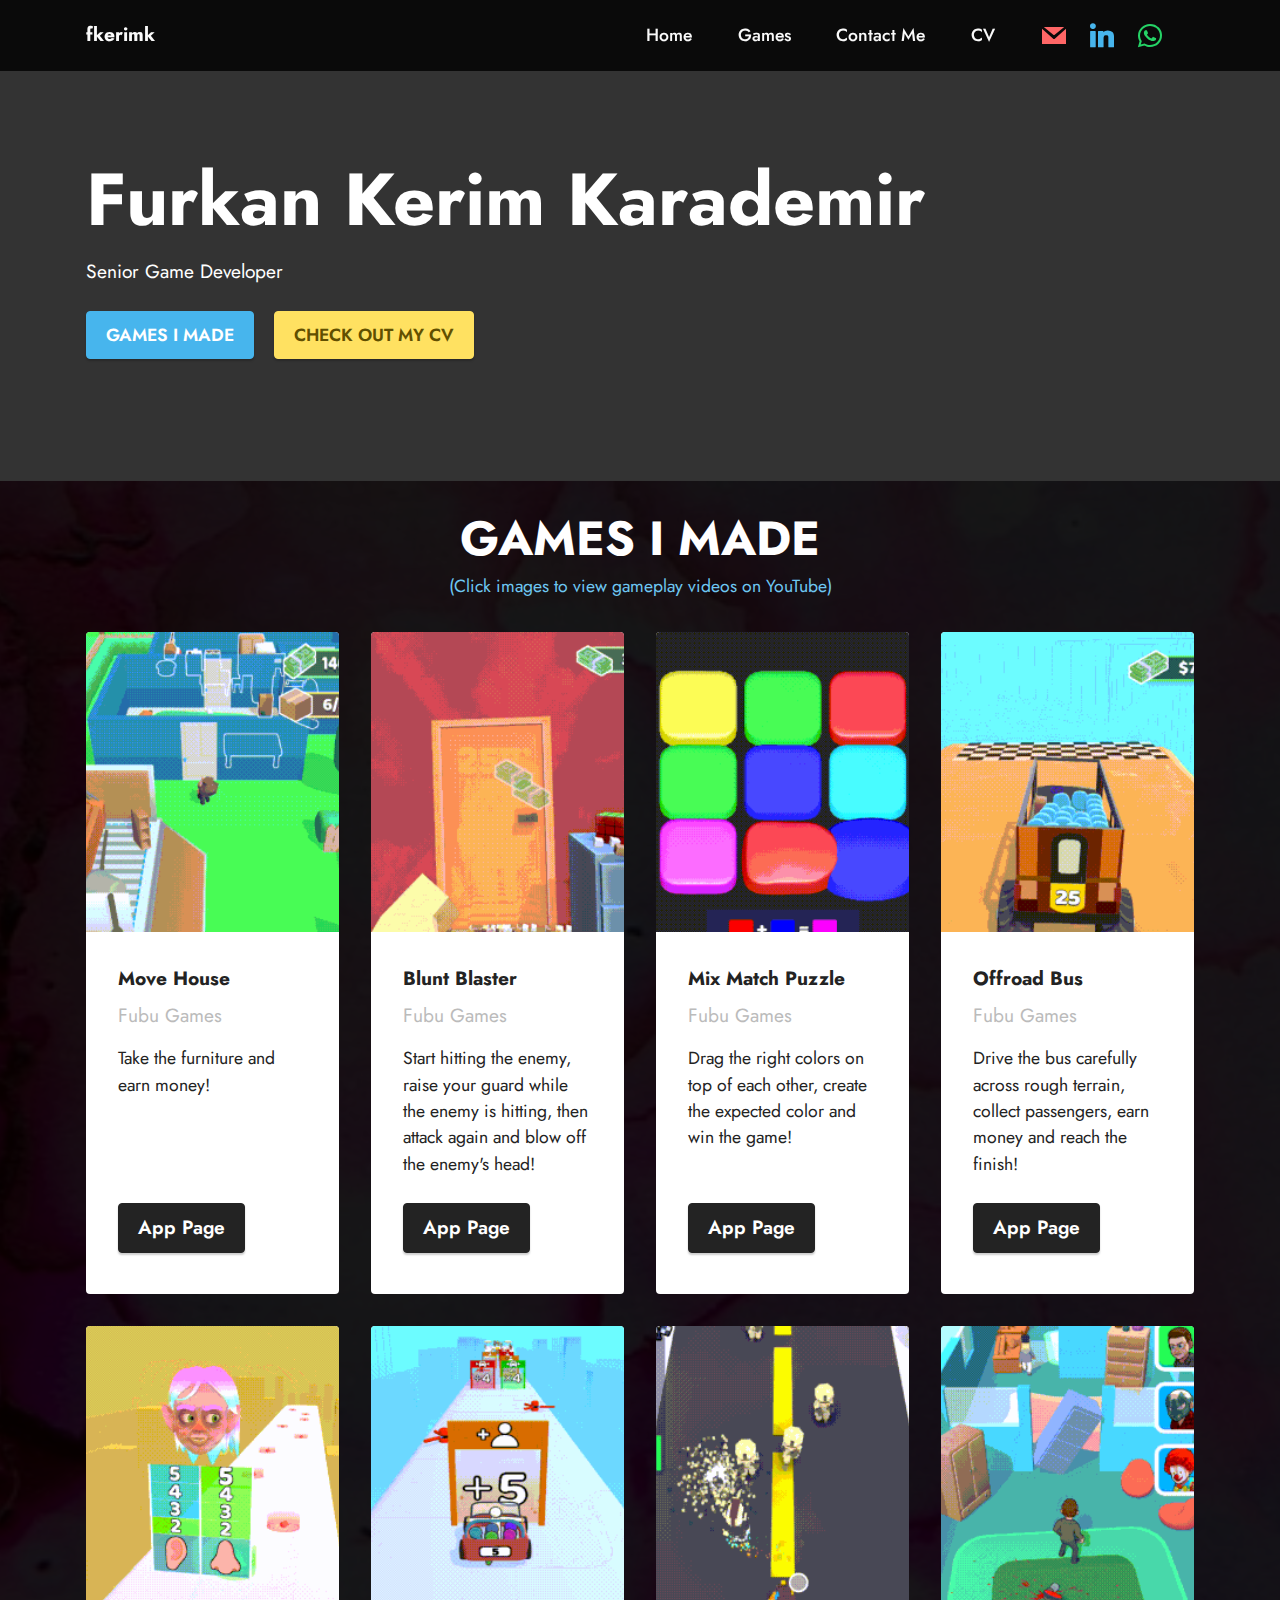
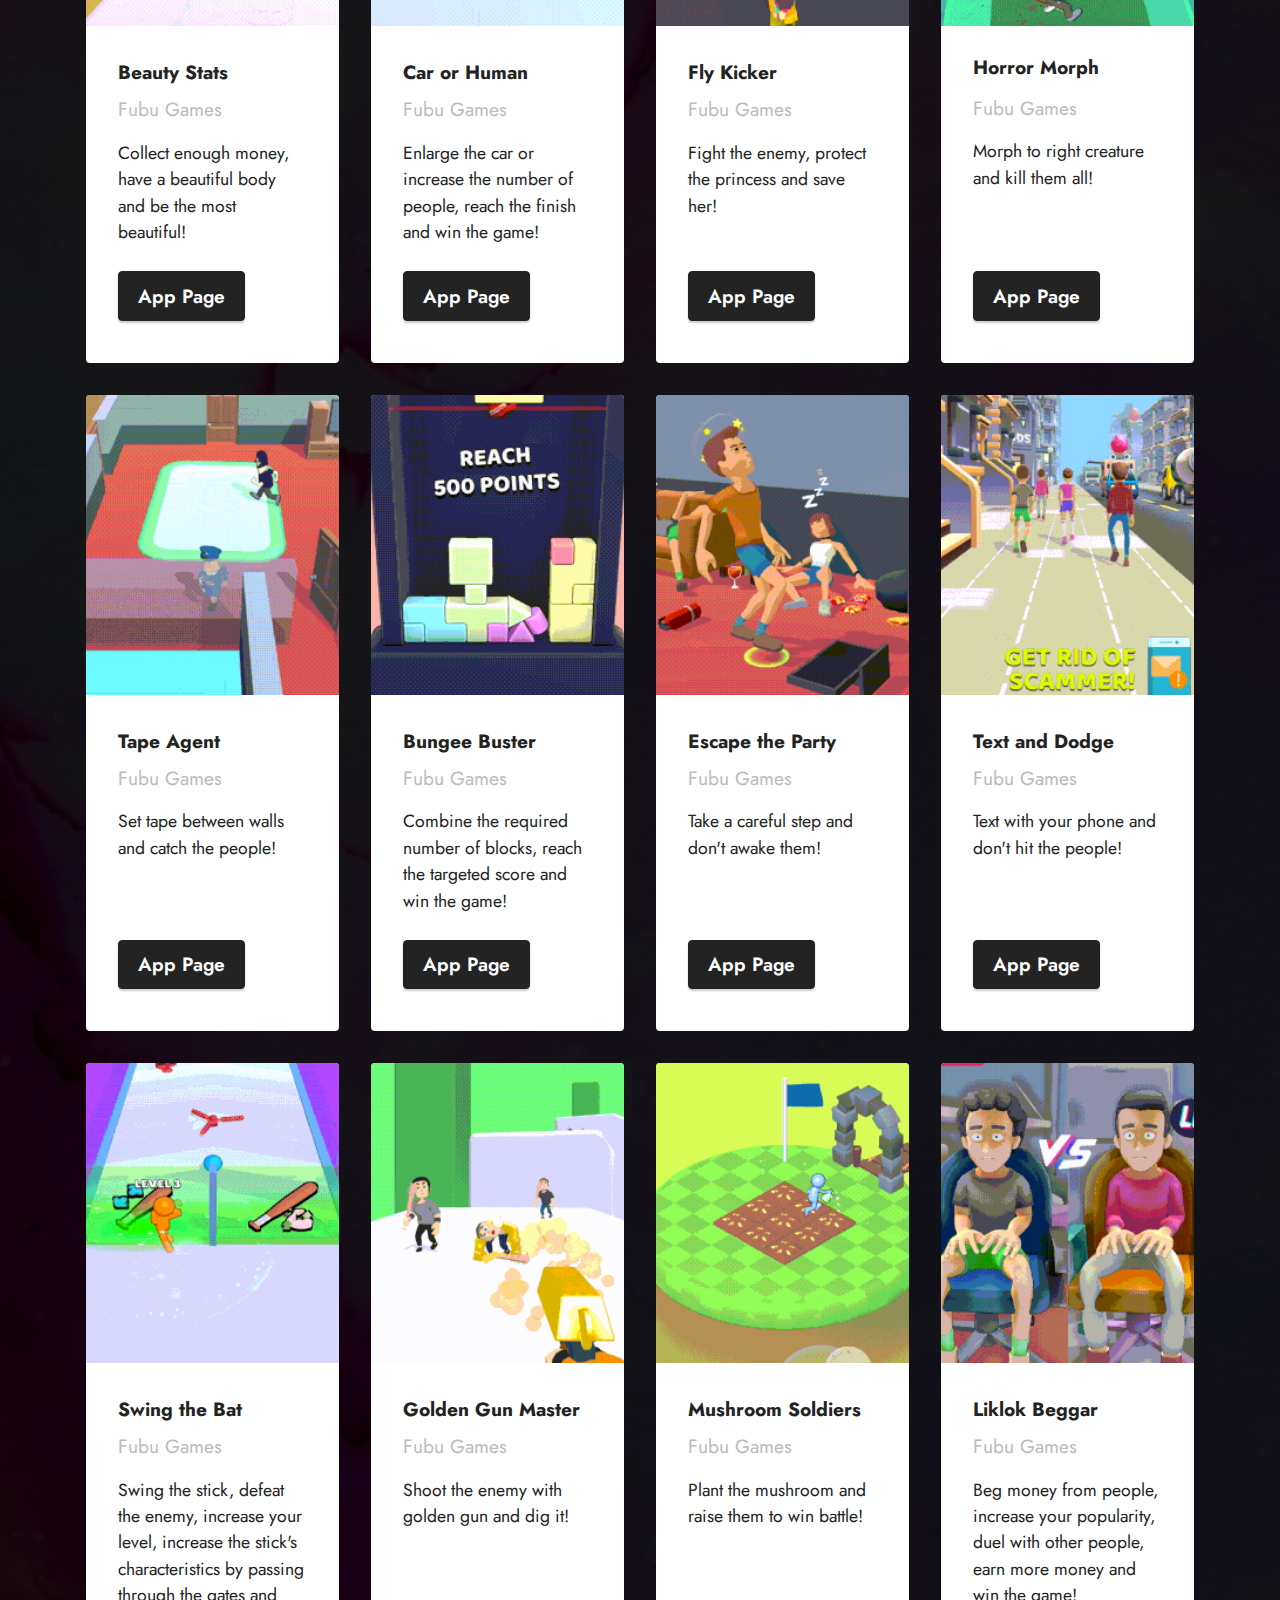
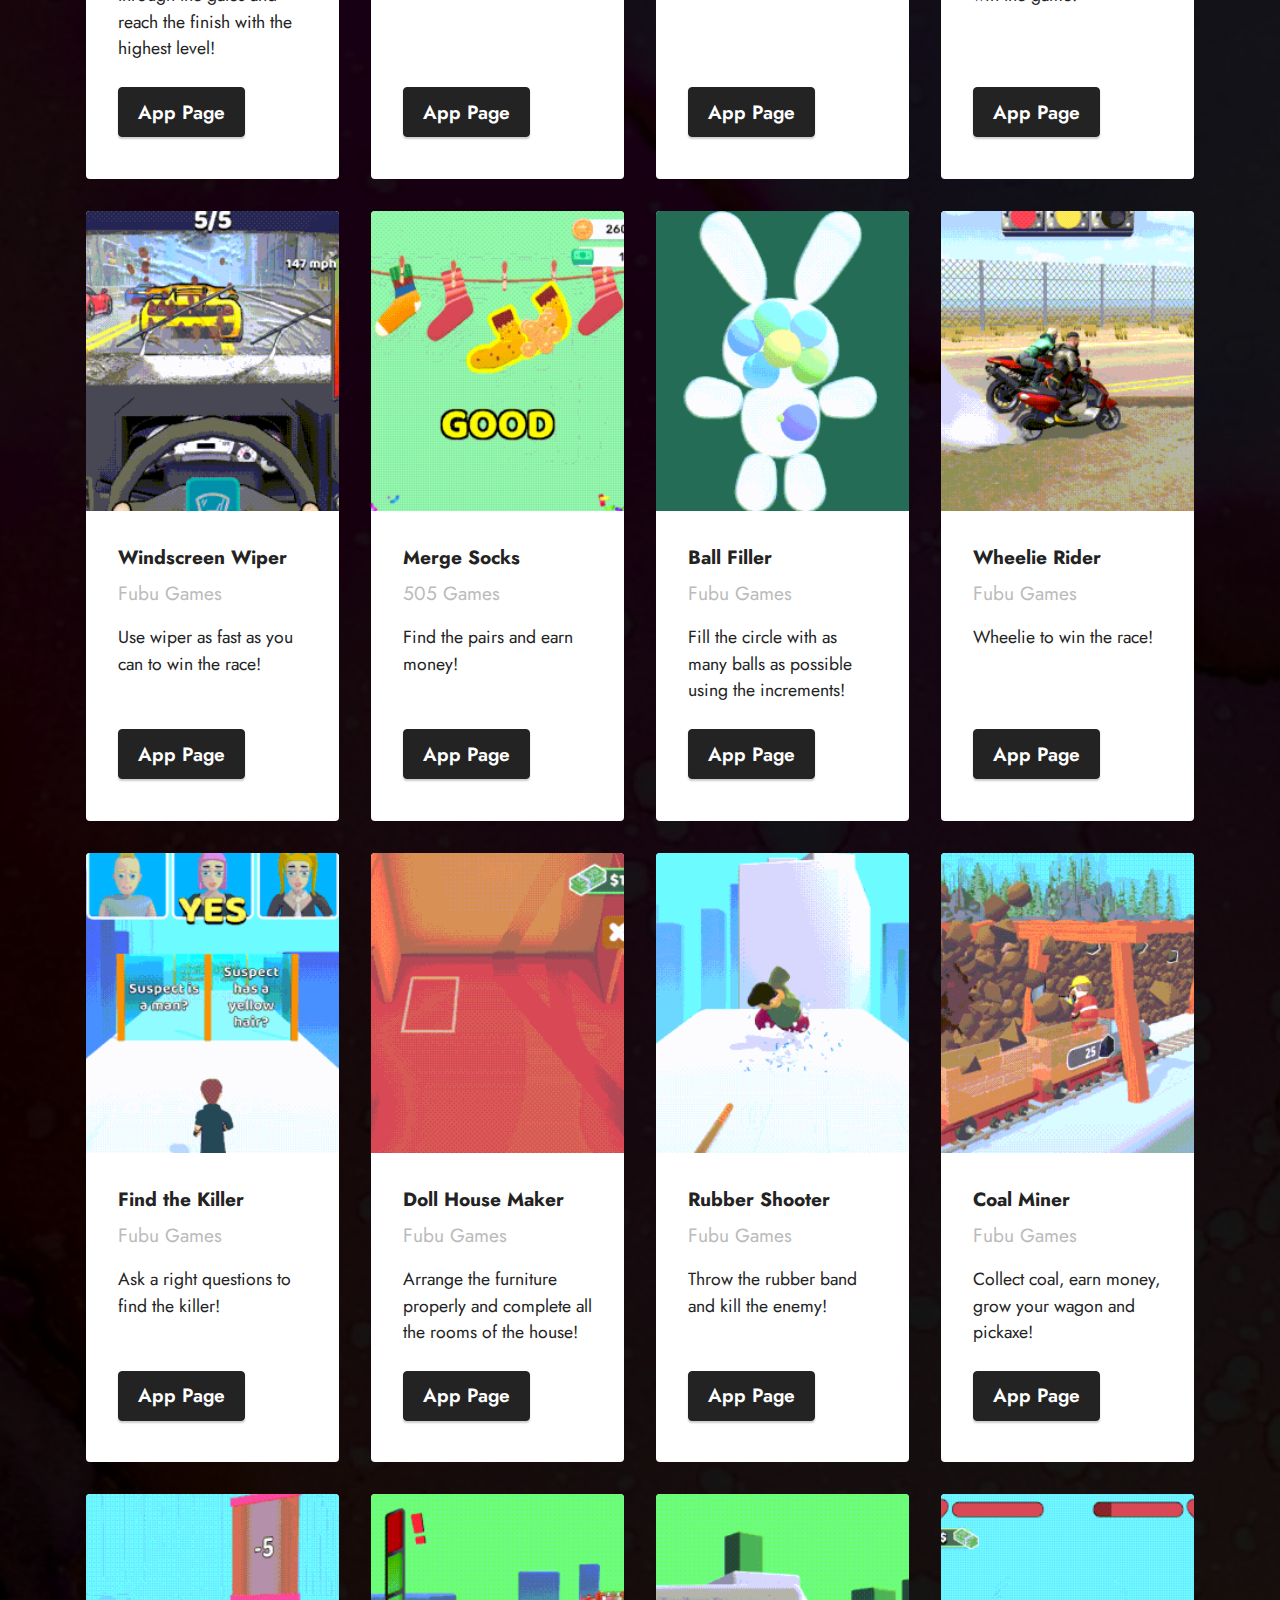
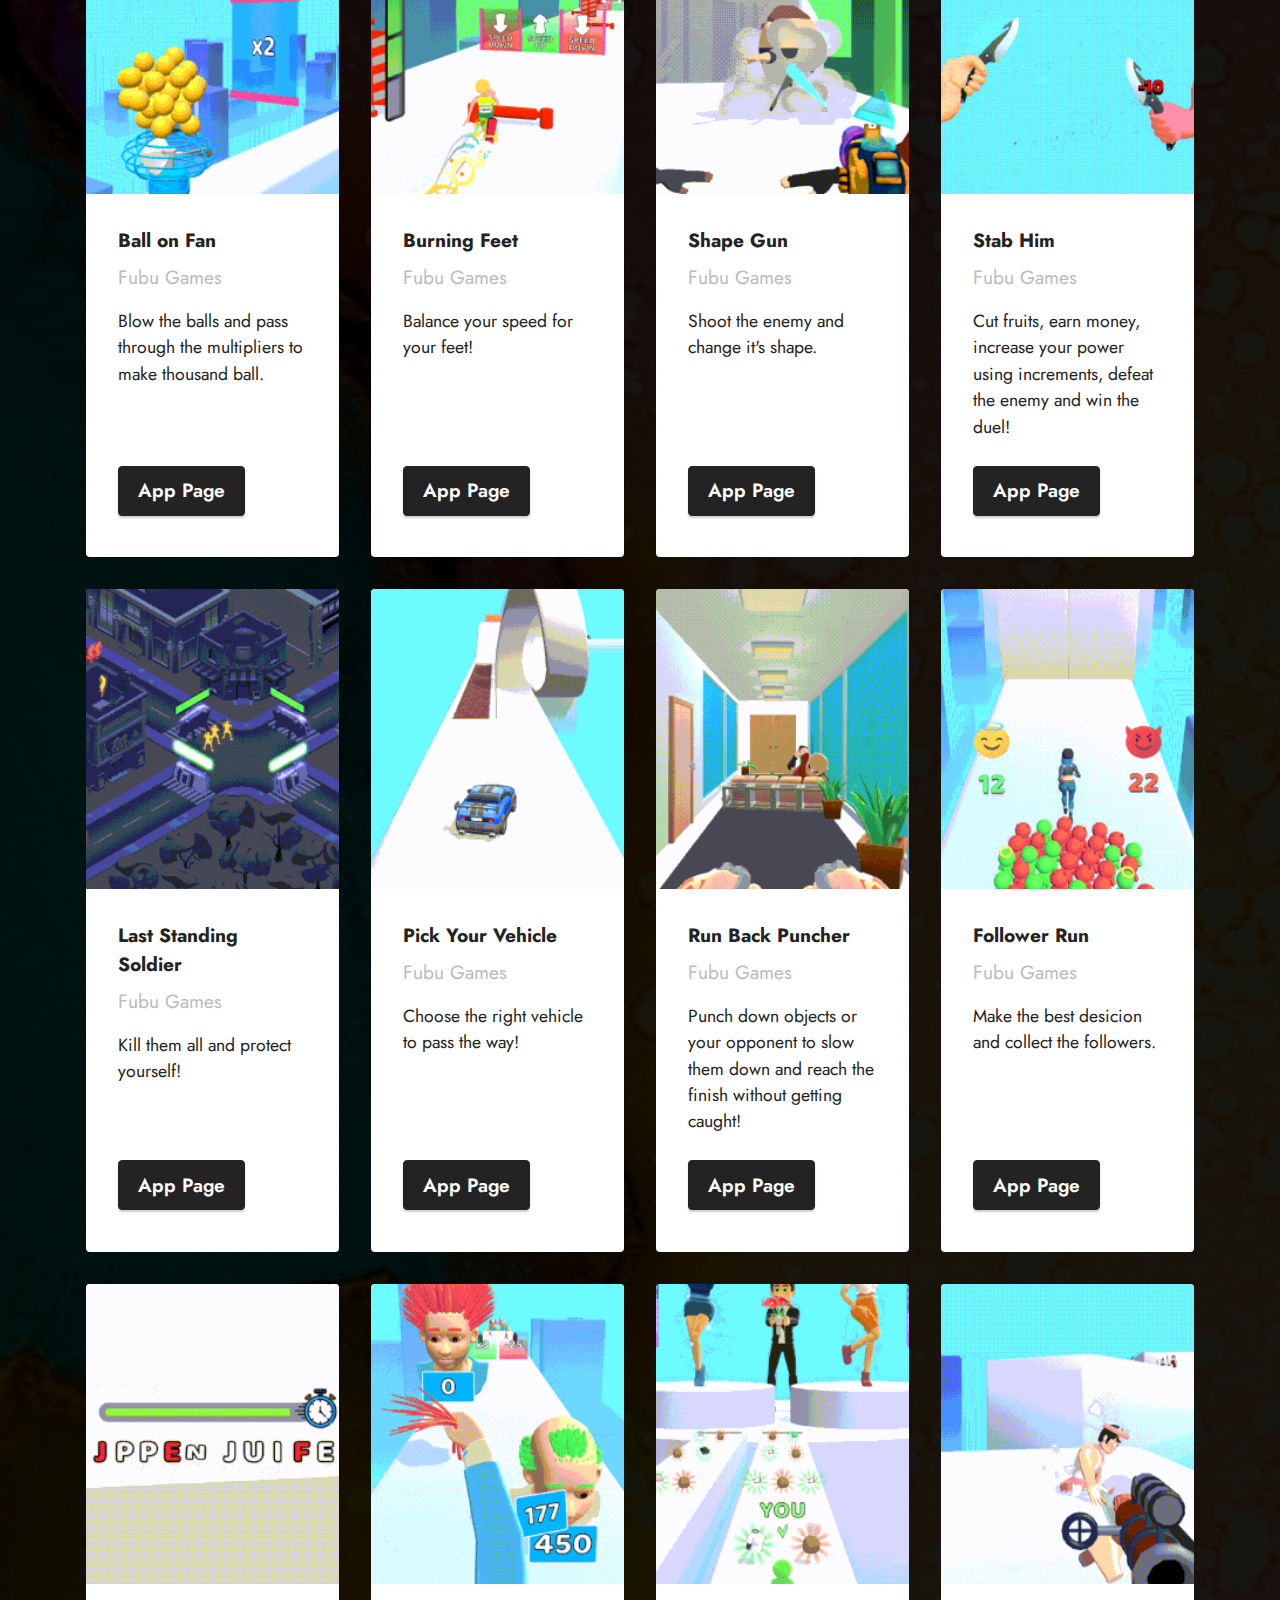
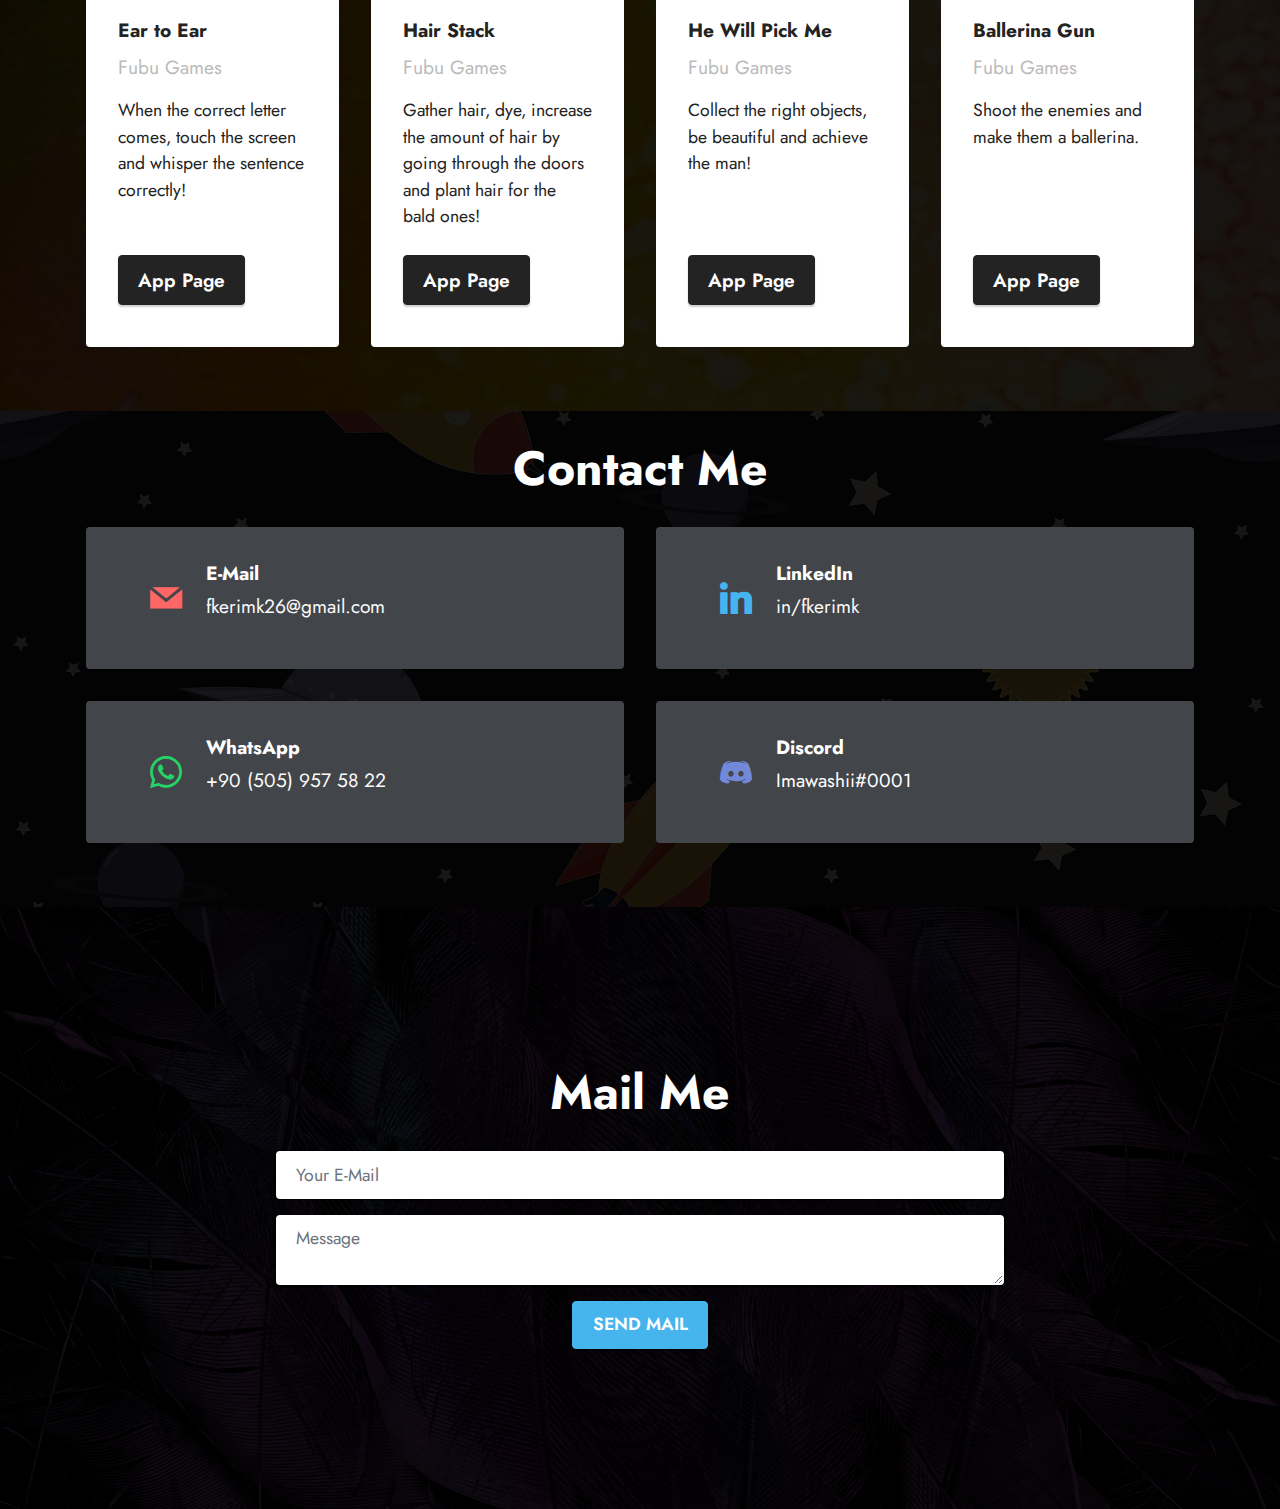
==== index.html @ 0a43be7f "Optimized gifs, improved theme and added app pages" ====
<!DOCTYPE html>
<html  >
<head>
  <!-- Site made with Mobirise Website Builder v5.8.4, https://mobirise.com -->
  <meta charset="UTF-8">
  <meta http-equiv="X-UA-Compatible" content="IE=edge">
  <meta name="generator" content="Mobirise v5.8.4, mobirise.com">
  <meta name="viewport" content="width=device-width, initial-scale=1, minimum-scale=1">
  <link rel="shortcut icon" href="assets/images/favicon.png" type="image/x-icon">
  <meta name="description" content="Senior Game Developer">
  
  
  <title>Furkan Kerim Karademir</title>
  <link rel="stylesheet" href="assets/bootstrap/css/bootstrap.min.css">
  <link rel="stylesheet" href="assets/bootstrap/css/bootstrap-grid.min.css">
  <link rel="stylesheet" href="assets/bootstrap/css/bootstrap-reboot.min.css">
  <link rel="stylesheet" href="assets/parallax/jarallax.css">
  <link rel="stylesheet" href="assets/dropdown/css/style.css">
  <link rel="stylesheet" href="assets/socicon/css/styles.css">
  <link rel="stylesheet" href="assets/theme/css/style.css">
  <link rel="preload" href="https://fonts.googleapis.com/css?family=Jost:100,200,300,400,500,600,700,800,900,100i,200i,300i,400i,500i,600i,700i,800i,900i&display=swap" as="style" onload="this.onload=null;this.rel='stylesheet'">
  <noscript><link rel="stylesheet" href="https://fonts.googleapis.com/css?family=Jost:100,200,300,400,500,600,700,800,900,100i,200i,300i,400i,500i,600i,700i,800i,900i&display=swap"></noscript>
  <link rel="preload" as="style" href="assets/mobirise/css/mbr-additional.css"><link rel="stylesheet" href="assets/mobirise/css/mbr-additional.css" type="text/css">

  
  
  
</head>
<body>
  
  <section data-bs-version="5.1" class="menu menu3 cid-tBf02tqUDt" once="menu" id="menu3-0">
    
    <nav class="navbar navbar-dropdown navbar-fixed-top navbar-expand-lg">
        <div class="container">
            <div class="navbar-brand">
                
                <span class="navbar-caption-wrap"><a class="navbar-caption text-white display-7" href="index.html">fkerimk<br></a></span>
            </div>
            <button class="navbar-toggler" type="button" data-toggle="collapse" data-bs-toggle="collapse" data-target="#navbarSupportedContent" data-bs-target="#navbarSupportedContent" aria-controls="navbarNavAltMarkup" aria-expanded="false" aria-label="Toggle navigation">
                <div class="hamburger">
                    <span></span>
                    <span></span>
                    <span></span>
                    <span></span>
                </div>
            </button>
            <div class="collapse navbar-collapse" id="navbarSupportedContent">
                <ul class="navbar-nav nav-dropdown nav-right" data-app-modern-menu="true"><li class="nav-item"><a class="nav-link link text-white display-4" href="index.html#top" target="_blank">Home</a></li>
                    <li class="nav-item"><a class="nav-link link text-white display-4" href="index.html#features4-7">Games<br></a></li><li class="nav-item"><a class="nav-link link text-white display-4" href="index.html#contacts2-9">Contact Me<br></a></li><li class="nav-item"><a class="nav-link link text-white display-4" href="https://drive.google.com/file/d/1NpLsalBmWOJrHbIITzXQRGhJVBHS30pY/view?usp=sharing" target="_blank">CV</a>
                    </li></ul>
                <div class="icons-menu">
                    <a class="iconfont-wrapper" href="mailto:fkerimk26@gmail.com">
                        <span class="p-2 mbr-iconfont socicon-mail socicon" style="color: rgb(255, 102, 102); fill: rgb(255, 102, 102);"></span>
                    </a>
                    <a class="iconfont-wrapper" href="https://www.linkedin.com/in/fkerimk/" target="_blank">
                        <span class="p-2 mbr-iconfont socicon-linkedin socicon" style="color: rgb(71, 181, 237); fill: rgb(71, 181, 237);"></span>
                    </a>
                    <a class="iconfont-wrapper" href="https://wa.me/905059575822">
                        <span class="p-2 mbr-iconfont socicon-whatsapp socicon" style="color: rgb(37, 211, 102); fill: rgb(37, 211, 102);"></span>
                    </a>
                    
                </div>
                
            </div>
        </div>
    </nav>
</section>

<section data-bs-version="5.1" class="header5 cid-tBhrhTYJGR" data-bg-video="https://www.youtube.com/watch?v=_1UvtWfQCWE" id="header5-b">

    

    <div class="mbr-fallback-image disabled"></div>
    <div class="mbr-overlay" style="opacity: 0.8; background-color: rgb(0, 0, 0);"></div>

    <div class="container">
        <div class="row justify-content-center">
            <div class="col-12 col-lg-12">
                <h1 class="mbr-section-title mbr-fonts-style mbr-white mb-3 display-1"><strong>Furkan Kerim Karademir</strong></h1>
                
                <p class="mbr-text mbr-fonts-style mbr-white display-7">
                    Senior Game Developer</p>
                <div class="mbr-section-btn mt-3"><a class="btn btn-info display-4" href="index.html#features4-7">GAMES I MADE</a>
                    <a class="btn btn-warning display-4" href="https://drive.google.com/file/d/1NpLsalBmWOJrHbIITzXQRGhJVBHS30pY/view?usp=sharing" target="_blank">CHECK OUT MY CV</a></div>
            </div>
        </div>
    </div>
</section>

<section data-bs-version="5.1" class="features4 cid-tBfVo2c2Dn" id="features4-7">
    
    <div class="mbr-overlay"></div>
    <div class="container">
        <div class="mbr-section-head">
            <h4 class="mbr-section-title mbr-fonts-style align-center mb-0 display-2">
                <strong>GAMES I MADE</strong></h4>
            <h5 class="mbr-section-subtitle mbr-fonts-style align-center mb-0 mt-2 display-4">(Click images to view gameplay videos on YouTube)</h5>
        </div>
        <div class="row mt-4">
            <div class="item features-image сol-12 col-md-6 col-lg-3 active">
                <div class="item-wrapper">
                    <div class="item-img">
                        <a href="https://www.youtube.com/watch?v=ftuifcOt3v4&list=PL3XUzqkrP-_7cyK9M7nmEh3GJsJeBUpvw&index=17" target="_blank"><img src="assets/images/17-fubu-housemover-optimized.gif" alt="House Mover" title="" data-slide-to="0" data-bs-slide-to="0"></a>
                    </div>
                    <div class="item-content">
                        <h5 class="item-title mbr-fonts-style display-7"><strong>Move House</strong></h5>
                        <h6 class="item-subtitle mbr-fonts-style mt-1 display-7">Fubu Games</h6>
                        <p class="mbr-text mbr-fonts-style mt-3 display-4">Take the furniture and earn money!</p>
                    </div>
                    <div class="mbr-section-btn item-footer mt-2"><a href="https://appmagic.rocks/ipad/move-house/1601820561/info" class="btn item-btn btn-black display-7" target="_blank">App Page</a></div>
                </div>
            </div><div class="item features-image сol-12 col-md-6 col-lg-3">
                <div class="item-wrapper">
                    <div class="item-img">
                        <a href="https://www.youtube.com/watch?v=8Kt7ajRvCOg&list=PL3XUzqkrP-_7cyK9M7nmEh3GJsJeBUpvw&index=33" target="_blank"><img src="assets/images/33-fubu-bluntblaster-optimized.gif" alt="Head Exploder" title="" data-slide-to="1" data-bs-slide-to="1"></a>
                    </div>
                    <div class="item-content">
                        <h5 class="item-title mbr-fonts-style display-7"><strong>Blunt Blaster</strong></h5>
                        <h6 class="item-subtitle mbr-fonts-style mt-1 display-7">Fubu Games</h6>
                        <p class="mbr-text mbr-fonts-style mt-3 display-4">Start hitting the enemy, raise your guard while the enemy is hitting, then attack again and blow off the enemy's head!<br></p>
                    </div>
                    <div class="mbr-section-btn item-footer mt-2"><a href="https://appmagic.rocks/ipad/blunt-blaster/1631821139/info" class="btn item-btn btn-black display-7" target="_blank">App Page</a></div>
                </div>
            </div><div class="item features-image сol-12 col-md-6 col-lg-3">
                <div class="item-wrapper">
                    <div class="item-img">
                        <a href="https://www.youtube.com/watch?v=Pg3iwHtunqI&list=PL3XUzqkrP-_7cyK9M7nmEh3GJsJeBUpvw&index=37" target="_blank"><img src="assets/images/37-fubu-colormixpuzzle-optimized.gif" alt="Color Mix Puzzle" title="" data-slide-to="2" data-bs-slide-to="2"></a>
                    </div>
                    <div class="item-content">
                        <h5 class="item-title mbr-fonts-style display-7"><strong>Mix Match Puzzle</strong></h5>
                        <h6 class="item-subtitle mbr-fonts-style mt-1 display-7">Fubu Games</h6>
                        <p class="mbr-text mbr-fonts-style mt-3 display-4">Drag the right colors on top of each other, create the expected color and win the game!<br></p>
                    </div>
                    <div class="mbr-section-btn item-footer mt-2"><a href="https://appmagic.rocks/ipad/mix-match-puzzle/1637700169/info" class="btn item-btn btn-black display-7" target="_blank">App Page</a></div>
                </div>
            </div><div class="item features-image сol-12 col-md-6 col-lg-3">
                <div class="item-wrapper">
                    <div class="item-img">
                        <a href="https://www.youtube.com/watch?v=yqW6xRzW0ms&list=PL3XUzqkrP-_7cyK9M7nmEh3GJsJeBUpvw&index=21" target="_blank"><img src="assets/images/21-fubu-offroadbus-optimized.gif" alt="Offroad Bus" title="" data-slide-to="3" data-bs-slide-to="3"></a>
                    </div>
                    <div class="item-content">
                        <h5 class="item-title mbr-fonts-style display-7"><strong>Offroad Bus</strong></h5>
                        <h6 class="item-subtitle mbr-fonts-style mt-1 display-7">Fubu Games</h6>
                        <p class="mbr-text mbr-fonts-style mt-3 display-4">Drive the bus carefully across rough terrain, collect passengers, earn money and reach the finish!</p>
                    </div>
                    <div class="mbr-section-btn item-footer mt-2"><a href="https://appmagic.rocks/ipad/offroad-bus/1606928541/info" class="btn item-btn btn-black display-7" target="_blank">App Page</a></div>
                </div>
            </div><div class="item features-image сol-12 col-md-6 col-lg-3">
                <div class="item-wrapper">
                    <div class="item-img">
                        <a href="https://www.youtube.com/watch?v=k59l0EUGDds&list=PL3XUzqkrP-_7cyK9M7nmEh3GJsJeBUpvw&index=26" target="_blank"><img src="assets/images/26-fubu-beautystats-optimized.gif" alt="Beauty Stats" title="" data-slide-to="4" data-bs-slide-to="4"></a>
                    </div>
                    <div class="item-content">
                        <h5 class="item-title mbr-fonts-style display-7"><strong>Beauty Stats</strong></h5>
                        <h6 class="item-subtitle mbr-fonts-style mt-1 display-7">Fubu Games</h6>
                        <p class="mbr-text mbr-fonts-style mt-3 display-4">Collect enough money, have a beautiful body and be the most beautiful!</p>
                    </div>
                    <div class="mbr-section-btn item-footer mt-2"><a href="https://appmagic.rocks/iphone/beauty-stats/1613158989/info" class="btn item-btn btn-black display-7" target="_blank">App Page</a></div>
                </div>
            </div><div class="item features-image сol-12 col-md-6 col-lg-3">
                <div class="item-wrapper">
                    <div class="item-img">
                        <a href="https://www.youtube.com/watch?v=fqwj0Ky7nU8&list=PL3XUzqkrP-_7cyK9M7nmEh3GJsJeBUpvw&index=38" target="_blank"><img src="assets/images/38-fubu-carorhuman-optimized.gif" alt="Car or Human" title="" data-slide-to="5" data-bs-slide-to="5"></a>
                    </div>
                    <div class="item-content">
                        <h5 class="item-title mbr-fonts-style display-7"><strong>Car or Human</strong></h5>
                        <h6 class="item-subtitle mbr-fonts-style mt-1 display-7">Fubu Games</h6>
                        <p class="mbr-text mbr-fonts-style mt-3 display-4">Enlarge the car or increase the number of people, reach the finish and win the game!&nbsp;<br></p>
                    </div>
                    <div class="mbr-section-btn item-footer mt-2"><a href="https://appmagic.rocks/ipad/car-or-human/1638755667/info" class="btn item-btn btn-black display-7" target="_blank">App Page</a></div>
                </div>
            </div><div class="item features-image сol-12 col-md-6 col-lg-3">
                <div class="item-wrapper">
                    <div class="item-img">
                        <a href="https://www.youtube.com/watch?v=GNYGDXQLsZw&list=PL3XUzqkrP-_7cyK9M7nmEh3GJsJeBUpvw&index=22" target="_blank"><img src="assets/images/22-fubu-flykicker-optimized.gif" alt="Fly Kicker" title="" data-slide-to="6" data-bs-slide-to="6"></a>
                    </div>
                    <div class="item-content">
                        <h5 class="item-title mbr-fonts-style display-7"><strong>Fly Kicker</strong></h5>
                        <h6 class="item-subtitle mbr-fonts-style mt-1 display-7">Fubu Games</h6>
                        <p class="mbr-text mbr-fonts-style mt-3 display-4">Fight the enemy, protect the princess and save her!</p>
                    </div>
                    <div class="mbr-section-btn item-footer mt-2"><a href="https://appmagic.rocks/ipad/fly-kicker/1609426388/info" class="btn item-btn btn-black display-7" target="_blank">App Page</a></div>
                </div>
            </div><div class="item features-image сol-12 col-md-6 col-lg-3">
                <div class="item-wrapper">
                    <div class="item-img">
                        <a href="https://www.youtube.com/watch?v=Qc4QRHemtFM&list=PL3XUzqkrP-_7cyK9M7nmEh3GJsJeBUpvw&index=8" target="_blank"><img src="assets/images/8-fubu-horrormorph-optimized.gif" alt="Horror Morph" title="" data-slide-to="7" data-bs-slide-to="7"></a>
                    </div>
                    <div class="item-content">
                        <h5 class="item-title mbr-fonts-style display-7"><p><strong>Horror Morph</strong></p></h5>
                        <h6 class="item-subtitle mbr-fonts-style mt-1 display-7">Fubu Games</h6>
                        <p class="mbr-text mbr-fonts-style mt-3 display-4">Morph to right creature and kill them all!</p>
                    </div>
                    <div class="mbr-section-btn item-footer mt-2"><a href="https://appmagic.rocks/iphone/horror-morph/1585983209/info" class="btn item-btn btn-black display-7" target="_blank">App Page</a></div>
                </div>
            </div><div class="item features-image сol-12 col-md-6 col-lg-3">
                <div class="item-wrapper">
                    <div class="item-img">
                        <a href="https://www.youtube.com/watch?v=VFLxQp1h0b0&list=PL3XUzqkrP-_7cyK9M7nmEh3GJsJeBUpvw&index=4" target="_blank"><img src="assets/images/4-fubu-tapeagent-optimized.gif" alt="Tape Agent" title="" data-slide-to="8" data-bs-slide-to="8"></a>
                    </div>
                    <div class="item-content">
                        <h5 class="item-title mbr-fonts-style display-7"><strong>Tape Agent</strong></h5>
                        <h6 class="item-subtitle mbr-fonts-style mt-1 display-7">Fubu Games</h6>
                        <p class="mbr-text mbr-fonts-style mt-3 display-4">Set tape between walls and catch the people!</p>
                    </div>
                    <div class="mbr-section-btn item-footer mt-2"><a href="https://appmagic.rocks/iphone/tape-agent/1581777103/info" class="btn item-btn btn-black display-7" target="_blank">App Page<br></a></div>
                </div>
            </div><div class="item features-image сol-12 col-md-6 col-lg-3">
                <div class="item-wrapper">
                    <div class="item-img">
                        <a href="https://www.youtube.com/watch?v=eAD-Re8vnU0&list=PL3XUzqkrP-_7cyK9M7nmEh3GJsJeBUpvw&index=35" target="_blank"><img src="assets/images/35-fubu-bungeebuster-optimized.gif" alt="Bungee Buster" title="" data-slide-to="9" data-bs-slide-to="9"></a>
                    </div>
                    <div class="item-content">
                        <h5 class="item-title mbr-fonts-style display-7"><strong>Bungee Buster</strong></h5>
                        <h6 class="item-subtitle mbr-fonts-style mt-1 display-7">Fubu Games</h6>
                        <p class="mbr-text mbr-fonts-style mt-3 display-4">Combine the required number of blocks, reach the targeted score and win the game!<br></p>
                    </div>
                    <div class="mbr-section-btn item-footer mt-2"><a href="https://appmagic.rocks/iphone/bungee-buster/1636191392/info" class="btn item-btn btn-black display-7" target="_blank">App Page</a></div>
                </div>
            </div><div class="item features-image сol-12 col-md-6 col-lg-3">
                <div class="item-wrapper">
                    <div class="item-img">
                        <a href="https://www.youtube.com/watch?v=rjFQH9fBy58&list=PL3XUzqkrP-_7cyK9M7nmEh3GJsJeBUpvw&index=13" target="_blank"><img src="assets/images/13-fubu-bequiet-optimized.gif" alt="Be Quiet" title="" data-slide-to="10" data-bs-slide-to="10"></a>
                    </div>
                    <div class="item-content">
                        <h5 class="item-title mbr-fonts-style display-7"><strong>Escape the Party</strong></h5>
                        <h6 class="item-subtitle mbr-fonts-style mt-1 display-7">Fubu Games</h6>
                        <p class="mbr-text mbr-fonts-style mt-3 display-4">Take a careful step and don't awake them!&nbsp;<br></p>
                    </div>
                    <div class="mbr-section-btn item-footer mt-2"><a href="https://appmagic.rocks/ipad/escape-the-party/1591513647/info" class="btn item-btn btn-black display-7" target="_blank">App Page</a></div>
                </div>
            </div><div class="item features-image сol-12 col-md-6 col-lg-3">
                <div class="item-wrapper">
                    <div class="item-img">
                        <a href="https://www.youtube.com/watch?v=wSwFmxSobqw&list=PL3XUzqkrP-_7cyK9M7nmEh3GJsJeBUpvw&index=18" target="_blank"><img src="assets/images/18-fubu-textandwalk-optimized.gif" alt="Text and Walk" title="" data-slide-to="11" data-bs-slide-to="11"></a>
                    </div>
                    <div class="item-content">
                        <h5 class="item-title mbr-fonts-style display-7"><strong>Text and Dodge</strong></h5>
                        <h6 class="item-subtitle mbr-fonts-style mt-1 display-7">Fubu Games</h6>
                        <p class="mbr-text mbr-fonts-style mt-3 display-4">Text with your phone and don't hit the people!</p>
                    </div>
                    <div class="mbr-section-btn item-footer mt-2"><a href="https://appmagic.rocks/iphone/text-and-dodge/1602680674/info" class="btn item-btn btn-black display-7" target="_blank">App Page</a></div>
                </div>
            </div><div class="item features-image сol-12 col-md-6 col-lg-3">
                <div class="item-wrapper">
                    <div class="item-img">
                        <a href="https://www.youtube.com/watch?v=EfiQmPQ7sFM&list=PL3XUzqkrP-_7cyK9M7nmEh3GJsJeBUpvw&index=42" target="_blank"><img src="assets/images/42-fubu-swingthebat-optimized.gif" alt="Swing the Bat" title="" data-slide-to="12" data-bs-slide-to="12"></a>
                    </div>
                    <div class="item-content">
                        <h5 class="item-title mbr-fonts-style display-7"><strong>Swing the Bat</strong></h5>
                        <h6 class="item-subtitle mbr-fonts-style mt-1 display-7">Fubu Games</h6>
                        <p class="mbr-text mbr-fonts-style mt-3 display-4">Swing the stick, defeat the enemy, increase your level, increase the stick's characteristics by passing through the gates and reach the finish with the highest level!&nbsp;<br></p>
                    </div>
                    <div class="mbr-section-btn item-footer mt-2"><a href="https://appmagic.rocks/ipad/swing-the-bat/6444107467/info" class="btn item-btn btn-black display-7" target="_blank">App Page</a></div>
                </div>
            </div><div class="item features-image сol-12 col-md-6 col-lg-3">
                <div class="item-wrapper">
                    <div class="item-img">
                        <a href="https://www.youtube.com/watch?v=ydLgDOyQuCQ&list=PL3XUzqkrP-_7cyK9M7nmEh3GJsJeBUpvw&index=14" target="_blank"><img src="assets/images/14-fubu-goldengun-optimized.gif" alt="Golden Gun" title="" data-slide-to="13" data-bs-slide-to="13"></a>
                    </div>
                    <div class="item-content">
                        <h5 class="item-title mbr-fonts-style display-7"><strong>Golden Gun Master</strong></h5>
                        <h6 class="item-subtitle mbr-fonts-style mt-1 display-7">Fubu Games</h6>
                        <p class="mbr-text mbr-fonts-style mt-3 display-4">Shoot the enemy with golden gun and dig it!<br></p>
                    </div>
                    <div class="mbr-section-btn item-footer mt-2"><a href="https://appmagic.rocks/ipad/golden-gun-master/1592909408/info" class="btn item-btn btn-black display-7" target="_blank">App Page</a></div>
                </div>
            </div><div class="item features-image сol-12 col-md-6 col-lg-3">
                <div class="item-wrapper">
                    <div class="item-img">
                        <a href="https://www.youtube.com/watch?v=L-ybxPWLGwU&list=PL3XUzqkrP-_7cyK9M7nmEh3GJsJeBUpvw&index=5" target="_blank"><img src="assets/images/5-fubu-mushroomsoldiers-optimized.gif" alt="Mushroom Soldiers" title="" data-slide-to="14" data-bs-slide-to="14"></a>
                    </div>
                    <div class="item-content">
                        <h5 class="item-title mbr-fonts-style display-7"><strong>Mushroom Soldiers</strong></h5>
                        <h6 class="item-subtitle mbr-fonts-style mt-1 display-7">Fubu Games</h6>
                        <p class="mbr-text mbr-fonts-style mt-3 display-4">Plant the mushroom and raise them to win battle!</p>
                    </div>
                    <div class="mbr-section-btn item-footer mt-2"><a href="https://appmagic.rocks/ipad/mushroom-soldiers/1584119828/info" class="btn item-btn btn-black display-7" target="_blank">App Page</a></div>
                </div>
            </div><div class="item features-image сol-12 col-md-6 col-lg-3">
                <div class="item-wrapper">
                    <div class="item-img">
                        <a href="https://www.youtube.com/watch?v=Vyy0ZvYbpZ4&list=PL3XUzqkrP-_7cyK9M7nmEh3GJsJeBUpvw&index=39" target="_blank"><img src="assets/images/39-fubu-liklokbeggar-optimized.gif" alt="Liklok Beggar" title="" data-slide-to="15" data-bs-slide-to="15"></a>
                    </div>
                    <div class="item-content">
                        <h5 class="item-title mbr-fonts-style display-7"><strong>Liklok Beggar</strong></h5>
                        <h6 class="item-subtitle mbr-fonts-style mt-1 display-7">Fubu Games</h6>
                        <p class="mbr-text mbr-fonts-style mt-3 display-4">Beg money from people, increase your popularity, duel with other people, earn more money and win the game!&nbsp;<br></p>
                    </div>
                    <div class="mbr-section-btn item-footer mt-2"><a href="https://appmagic.rocks/ipad/liklok-beggar/1640289262/info" class="btn item-btn btn-black display-7" target="_blank">App Page</a></div>
                </div>
            </div><div class="item features-image сol-12 col-md-6 col-lg-3">
                <div class="item-wrapper">
                    <div class="item-img">
                        <a href="https://www.youtube.com/watch?v=JL6XjRMa5wc&list=PL3XUzqkrP-_7cyK9M7nmEh3GJsJeBUpvw&index=9" target="_blank"><img src="assets/images/9-fubu-windscreenwiper-optimized.gif" alt="Windscreen Wiper" title="" data-slide-to="16" data-bs-slide-to="16"></a>
                    </div>
                    <div class="item-content">
                        <h5 class="item-title mbr-fonts-style display-7"><strong>Windscreen Wiper</strong></h5>
                        <h6 class="item-subtitle mbr-fonts-style mt-1 display-7">Fubu Games</h6>
                        <p class="mbr-text mbr-fonts-style mt-3 display-4">Use wiper as fast as you can to win the race!&nbsp;<br></p>
                    </div>
                    <div class="mbr-section-btn item-footer mt-2"><a href="https://appmagic.rocks/ipad/windscreen-wiper/1587115369/info" class="btn item-btn btn-black display-7" target="_blank">App Page</a></div>
                </div>
            </div><div class="item features-image сol-12 col-md-6 col-lg-3">
                <div class="item-wrapper">
                    <div class="item-img">
                        <a href="https://www.youtube.com/watch?v=Owu-p4gkoaU&list=PL3XUzqkrP-_7cyK9M7nmEh3GJsJeBUpvw&index=34" target="_blank"><img src="assets/images/34-505-mergesocks-optimized.gif" alt="Odd Socks" title="" data-slide-to="17" data-bs-slide-to="17"></a>
                    </div>
                    <div class="item-content">
                        <h5 class="item-title mbr-fonts-style display-7"><strong>Merge Socks</strong></h5>
                        <h6 class="item-subtitle mbr-fonts-style mt-1 display-7">505 Games</h6>
                        <p class="mbr-text mbr-fonts-style mt-3 display-4">Find the pairs and earn money!<br></p>
                    </div>
                    <div class="mbr-section-btn item-footer mt-2"><a href="https://appmagic.rocks/google-play/merge-socks/com.fiveohfivegames.mergesocks/info" class="btn item-btn btn-black display-7" target="_blank">App Page</a></div>
                </div>
            </div><div class="item features-image сol-12 col-md-6 col-lg-3">
                <div class="item-wrapper">
                    <div class="item-img">
                        <a href="https://www.youtube.com/watch?v=n8gxVOoJMBk&list=PL3XUzqkrP-_7cyK9M7nmEh3GJsJeBUpvw&index=30" target="_blank"><img src="assets/images/30-fubu-ballfiller-optimized.gif" alt="Ball Filler" title="" data-slide-to="18" data-bs-slide-to="18"></a>
                    </div>
                    <div class="item-content">
                        <h5 class="item-title mbr-fonts-style display-7"><strong>Ball Filler</strong></h5>
                        <h6 class="item-subtitle mbr-fonts-style mt-1 display-7">Fubu Games</h6>
                        <p class="mbr-text mbr-fonts-style mt-3 display-4">Fill the circle with as many balls as possible using the increments!&nbsp;<br></p>
                    </div>
                    <div class="mbr-section-btn item-footer mt-2"><a href="https://appmagic.rocks/ipad/ball-filler/1619392906/info" class="btn item-btn btn-black display-7" target="_blank">App Page</a></div>
                </div>
            </div><div class="item features-image сol-12 col-md-6 col-lg-3">
                <div class="item-wrapper">
                    <div class="item-img">
                        <a href="https://www.youtube.com/watch?v=nthR5b_Gfls&list=PL3XUzqkrP-_7cyK9M7nmEh3GJsJeBUpvw&index=10" target="_blank"><img src="assets/images/10-fubu-wheelierider-optimized.gif" alt="Wheelie Rider" title="" data-slide-to="19" data-bs-slide-to="19"></a>
                    </div>
                    <div class="item-content">
                        <h5 class="item-title mbr-fonts-style display-7"><strong>Wheelie Rider</strong></h5>
                        <h6 class="item-subtitle mbr-fonts-style mt-1 display-7">Fubu Games</h6>
                        <p class="mbr-text mbr-fonts-style mt-3 display-4">Wheelie to win the race!</p>
                    </div>
                    <div class="mbr-section-btn item-footer mt-2"><a href="https://appmagic.rocks/iphone/wheelie-rider/1587635995/info" class="btn item-btn btn-black display-7" target="_blank">App Page</a></div>
                </div>
            </div><div class="item features-image сol-12 col-md-6 col-lg-3">
                <div class="item-wrapper">
                    <div class="item-img">
                        <a href="https://www.youtube.com/watch?v=nnpk43H7WUw&list=PL3XUzqkrP-_7cyK9M7nmEh3GJsJeBUpvw&index=11" target="_blank"><img src="assets/images/11-fubu-detectiverunner-optimized.gif" alt="Detective Runner" title="" data-slide-to="20" data-bs-slide-to="20"></a>
                    </div>
                    <div class="item-content">
                        <h5 class="item-title mbr-fonts-style display-7"><strong>Find the Killer</strong></h5>
                        <h6 class="item-subtitle mbr-fonts-style mt-1 display-7">Fubu Games</h6>
                        <p class="mbr-text mbr-fonts-style mt-3 display-4">Ask a right questions to find the killer!&nbsp;<br></p>
                    </div>
                    <div class="mbr-section-btn item-footer mt-2"><a href="https://appmagic.rocks/ipad/find-the-killer/1588806184/info" class="btn item-btn btn-black display-7" target="_blank">App Page</a></div>
                </div>
            </div><div class="item features-image сol-12 col-md-6 col-lg-3">
                <div class="item-wrapper">
                    <div class="item-img">
                        <a href="https://www.youtube.com/watch?v=Z-MMqR5xdP8&list=PL3XUzqkrP-_7cyK9M7nmEh3GJsJeBUpvw&index=27" target="_blank"><img src="assets/images/27-fubu-dollhousemaker-optimized.gif" alt="Doll House Maker" title="" data-slide-to="21" data-bs-slide-to="21"></a>
                    </div>
                    <div class="item-content">
                        <h5 class="item-title mbr-fonts-style display-7"><strong>Doll House Maker</strong></h5>
                        <h6 class="item-subtitle mbr-fonts-style mt-1 display-7">Fubu Games</h6>
                        <p class="mbr-text mbr-fonts-style mt-3 display-4">Arrange the furniture properly and complete all the rooms of the house!<br></p>
                    </div>
                    <div class="mbr-section-btn item-footer mt-2"><a href="https://appmagic.rocks/iphone/doll-house-maker/1614160105/info" class="btn item-btn btn-black display-7" target="_blank">App Page</a></div>
                </div>
            </div><div class="item features-image сol-12 col-md-6 col-lg-3">
                <div class="item-wrapper">
                    <div class="item-img">
                        <a href="https://www.youtube.com/watch?v=ZJWwmBM4LH8&list=PL3XUzqkrP-_7cyK9M7nmEh3GJsJeBUpvw&index=20" target="_blank"><img src="assets/images/20-fubu-rubbershooter-optimized.gif" alt="Rubber Shooter" title="" data-slide-to="22" data-bs-slide-to="22"></a>
                    </div>
                    <div class="item-content">
                        <h5 class="item-title mbr-fonts-style display-7"><strong>Rubber Shooter</strong></h5>
                        <h6 class="item-subtitle mbr-fonts-style mt-1 display-7">Fubu Games</h6>
                        <p class="mbr-text mbr-fonts-style mt-3 display-4">Throw the rubber band and kill the enemy!</p>
                    </div>
                    <div class="mbr-section-btn item-footer mt-2"><a href="https://appmagic.rocks/ipad/rubber-shooter/1604249148/info" class="btn item-btn btn-black display-7" target="_blank">App Page</a></div>
                </div>
            </div><div class="item features-image сol-12 col-md-6 col-lg-3">
                <div class="item-wrapper">
                    <div class="item-img">
                        <a href="https://www.youtube.com/watch?v=1j1bk4bsmMw&list=PL3XUzqkrP-_7cyK9M7nmEh3GJsJeBUpvw&index=16" target="_blank"><img src="assets/images/16-fubu-coalminer-optimized.gif" alt="Coal Miner" title="" data-slide-to="23" data-bs-slide-to="23"></a>
                    </div>
                    <div class="item-content">
                        <h5 class="item-title mbr-fonts-style display-7"><strong>Coal Miner</strong></h5>
                        <h6 class="item-subtitle mbr-fonts-style mt-1 display-7">Fubu Games</h6>
                        <p class="mbr-text mbr-fonts-style mt-3 display-4">Collect coal, earn money, grow your wagon and pickaxe!</p>
                    </div>
                    <div class="mbr-section-btn item-footer mt-2"><a href="https://appmagic.rocks/iphone/coal-miner/1600057325/info" class="btn item-btn btn-black display-7" target="_blank">App Page</a></div>
                </div>
            </div><div class="item features-image сol-12 col-md-6 col-lg-3">
                <div class="item-wrapper">
                    <div class="item-img">
                        <a href="https://www.youtube.com/watch?v=W0Z7RMJp8nI&list=PL3XUzqkrP-_7cyK9M7nmEh3GJsJeBUpvw&index=6" target="_blank"><img src="assets/images/6-fubu-ballonfan-optimized.gif" alt="Ball on Fan" title="" data-slide-to="24" data-bs-slide-to="24"></a>
                    </div>
                    <div class="item-content">
                        <h5 class="item-title mbr-fonts-style display-7"><strong>Ball on Fan</strong></h5>
                        <h6 class="item-subtitle mbr-fonts-style mt-1 display-7">Fubu Games</h6>
                        <p class="mbr-text mbr-fonts-style mt-3 display-4">Blow the balls and pass through the multipliers to make thousand ball.<br></p>
                    </div>
                    <div class="mbr-section-btn item-footer mt-2"><a href="https://appmagic.rocks/iphone/ball-on-fan/1584504961/info" class="btn item-btn btn-black display-7" target="_blank">App Page</a></div>
                </div>
            </div><div class="item features-image сol-12 col-md-6 col-lg-3">
                <div class="item-wrapper">
                    <div class="item-img">
                        <a href="https://www.youtube.com/watch?v=BFpUxJhV5NU&list=PL3XUzqkrP-_7cyK9M7nmEh3GJsJeBUpvw&index=12" target="_blank"><img src="assets/images/12-fubu-burningfeet-optimized.gif" alt="Burning Feet" title="" data-slide-to="25" data-bs-slide-to="25"></a>
                    </div>
                    <div class="item-content">
                        <h5 class="item-title mbr-fonts-style display-7"><strong>Burning Feet</strong></h5>
                        <h6 class="item-subtitle mbr-fonts-style mt-1 display-7">Fubu Games</h6>
                        <p class="mbr-text mbr-fonts-style mt-3 display-4">Balance your speed for your feet!<br></p>
                    </div>
                    <div class="mbr-section-btn item-footer mt-2"><a href="https://appmagic.rocks/ipad/burning-feet/1590350634/info" class="btn item-btn btn-black display-7" target="_blank">App Page</a></div>
                </div>
            </div><div class="item features-image сol-12 col-md-6 col-lg-3">
                <div class="item-wrapper">
                    <div class="item-img">
                        <a href="https://www.youtube.com/watch?v=C6D4wnjt3Mc&list=PL3XUzqkrP-_7cyK9M7nmEh3GJsJeBUpvw&index=15" target="_blank"><img src="assets/images/15-fubu-shapeshooter-optimized.gif" alt="Shape Shooter" title="" data-slide-to="26" data-bs-slide-to="26"></a>
                    </div>
                    <div class="item-content">
                        <h5 class="item-title mbr-fonts-style display-7"><strong>Shape Gun</strong></h5>
                        <h6 class="item-subtitle mbr-fonts-style mt-1 display-7">Fubu Games</h6>
                        <p class="mbr-text mbr-fonts-style mt-3 display-4">Shoot the enemy and change it's shape.<br></p>
                    </div>
                    <div class="mbr-section-btn item-footer mt-2"><a href="https://appmagic.rocks/iphone/shape-gun/1592909678/info" class="btn item-btn btn-black display-7" target="_blank">App Page</a></div>
                </div>
            </div><div class="item features-image сol-12 col-md-6 col-lg-3">
                <div class="item-wrapper">
                    <div class="item-img">
                        <a href="https://www.youtube.com/watch?v=jw5xInGoPsY&list=PL3XUzqkrP-_7cyK9M7nmEh3GJsJeBUpvw&index=36" target="_blank"><img src="assets/images/36-fubu-stabhim-optimized.gif" alt="Stab Him" title="" data-slide-to="27" data-bs-slide-to="27"></a>
                    </div>
                    <div class="item-content">
                        <h5 class="item-title mbr-fonts-style display-7"><strong>Stab Him</strong></h5>
                        <h6 class="item-subtitle mbr-fonts-style mt-1 display-7">Fubu Games</h6>
                        <p class="mbr-text mbr-fonts-style mt-3 display-4">Cut fruits, earn money, increase your power using increments, defeat the enemy and win the duel!<br></p>
                    </div>
                    <div class="mbr-section-btn item-footer mt-2"><a href="https://appmagic.rocks/iphone/stab-him/1637353469/info" class="btn item-btn btn-black display-7" target="_blank">App Page</a></div>
                </div>
            </div><div class="item features-image сol-12 col-md-6 col-lg-3">
                <div class="item-wrapper">
                    <div class="item-img">
                        <a href="https://www.youtube.com/watch?v=py_3u7HBwy0&list=PL3XUzqkrP-_7cyK9M7nmEh3GJsJeBUpvw&index=2" target="_blank"><img src="assets/images/2-fubu-laststanding-optimized.gif" alt="Last Standing" title="" data-slide-to="28" data-bs-slide-to="28"></a>
                    </div>
                    <div class="item-content">
                        <h5 class="item-title mbr-fonts-style display-7"><strong>Last Standing Soldier</strong></h5>
                        <h6 class="item-subtitle mbr-fonts-style mt-1 display-7">Fubu Games</h6>
                        <p class="mbr-text mbr-fonts-style mt-3 display-4">Kill them all and protect yourself!</p>
                    </div>
                    <div class="mbr-section-btn item-footer mt-2"><a href="https://appmagic.rocks/iphone/last-standing-soldier/1580318427/info" class="btn item-btn btn-black display-7" target="_blank">App Page</a></div>
                </div>
            </div><div class="item features-image сol-12 col-md-6 col-lg-3">
                <div class="item-wrapper">
                    <div class="item-img">
                        <a href="https://www.youtube.com/watch?v=sYd15cVE1d8&list=PL3XUzqkrP-_7cyK9M7nmEh3GJsJeBUpvw&index=7" target="_blank"><img src="assets/images/7-fubu-pickyourvehicle-optimized.gif" alt="Pick Your Vehicle" title="" data-slide-to="29" data-bs-slide-to="29"></a>
                    </div>
                    <div class="item-content">
                        <h5 class="item-title mbr-fonts-style display-7"><strong>Pick Your Vehicle</strong></h5>
                        <h6 class="item-subtitle mbr-fonts-style mt-1 display-7">Fubu Games</h6>
                        <p class="mbr-text mbr-fonts-style mt-3 display-4">Choose the right vehicle to pass the way!</p>
                    </div>
                    <div class="mbr-section-btn item-footer mt-2"><a href="https://appmagic.rocks/ipad/pick-your-vehicle/1585968997/info" class="btn item-btn btn-black display-7" target="_blank">App Page</a></div>
                </div>
            </div><div class="item features-image сol-12 col-md-6 col-lg-3">
                <div class="item-wrapper">
                    <div class="item-img">
                        <a href="https://www.youtube.com/watch?v=ozMfBHa9rUk&list=PL3XUzqkrP-_7cyK9M7nmEh3GJsJeBUpvw&index=23" target="_blank"><img src="assets/images/23-fubu-runbackpuncher-optimized.gif" alt="Run Back Puncher" title="" data-slide-to="30" data-bs-slide-to="30"></a>
                    </div>
                    <div class="item-content">
                        <h5 class="item-title mbr-fonts-style display-7"><strong>Run Back Puncher</strong></h5>
                        <h6 class="item-subtitle mbr-fonts-style mt-1 display-7">Fubu Games</h6>
                        <p class="mbr-text mbr-fonts-style mt-3 display-4">Punch down objects or your opponent to slow them down and reach the finish without getting caught!<br></p>
                    </div>
                    <div class="mbr-section-btn item-footer mt-2"><a href="https://appmagic.rocks/ipad/run-back-puncher/1609481343/info" class="btn item-btn btn-black display-7" target="_blank">App Page</a></div>
                </div>
            </div><div class="item features-image сol-12 col-md-6 col-lg-3">
                <div class="item-wrapper">
                    <div class="item-img">
                        <a href="https://www.youtube.com/watch?v=7s0TIjhe2MA&list=PL3XUzqkrP-_7cyK9M7nmEh3GJsJeBUpvw&index=1" target="_blank"><img src="assets/images/1-fubu-followerrun-optimized.gif" alt="Follower Run" title="" data-slide-to="31" data-bs-slide-to="31"></a>
                    </div>
                    <div class="item-content">
                        <h5 class="item-title mbr-fonts-style display-7"><strong>Follower Run</strong></h5>
                        <h6 class="item-subtitle mbr-fonts-style mt-1 display-7">Fubu Games</h6>
                        <p class="mbr-text mbr-fonts-style mt-3 display-4">Make the best desicion and collect the followers.</p>
                    </div>
                    <div class="mbr-section-btn item-footer mt-2"><a href="https://appmagic.rocks/iphone/follower-run/1579241286/info" class="btn item-btn btn-black display-7" target="_blank">App Page</a></div>
                </div>
            </div><div class="item features-image сol-12 col-md-6 col-lg-3">
                <div class="item-wrapper">
                    <div class="item-img">
                        <a href="https://www.youtube.com/watch?v=Op0S21IJ3M0&list=PL3XUzqkrP-_7cyK9M7nmEh3GJsJeBUpvw&index=25" target="_blank"><img src="assets/images/25-fubu-eartoear-optimized.gif" alt="Ear to Ear" title="" data-slide-to="32" data-bs-slide-to="32"></a>
                    </div>
                    <div class="item-content">
                        <h5 class="item-title mbr-fonts-style display-7"><strong>Ear to Ear</strong></h5>
                        <h6 class="item-subtitle mbr-fonts-style mt-1 display-7">Fubu Games</h6>
                        <p class="mbr-text mbr-fonts-style mt-3 display-4">When the correct letter comes, touch the screen and whisper the sentence correctly!</p>
                    </div>
                    <div class="mbr-section-btn item-footer mt-2"><a href="https://appmagic.rocks/iphone/ear-to-ear/1612338066/info" class="btn item-btn btn-black display-7" target="_blank">App Page</a></div>
                </div>
            </div><div class="item features-image сol-12 col-md-6 col-lg-3">
                <div class="item-wrapper">
                    <div class="item-img">
                        <a href="https://www.youtube.com/watch?v=ikzwbSYqIyw&list=PL3XUzqkrP-_7cyK9M7nmEh3GJsJeBUpvw&index=24" target="_blank"><img src="assets/images/24-fubu-hairstack-optimized.gif" alt="Hair Stack" title="" data-slide-to="33" data-bs-slide-to="33"></a>
                    </div>
                    <div class="item-content">
                        <h5 class="item-title mbr-fonts-style display-7"><strong>Hair Stack</strong></h5>
                        <h6 class="item-subtitle mbr-fonts-style mt-1 display-7">Fubu Games</h6>
                        <p class="mbr-text mbr-fonts-style mt-3 display-4">Gather hair, dye, increase the amount of hair by going through the doors and plant hair for the bald ones!</p>
                    </div>
                    <div class="mbr-section-btn item-footer mt-2"><a href="https://appmagic.rocks/ipad/hair-stack/1611177577/info" class="btn item-btn btn-black display-7" target="_blank">App Page</a></div>
                </div>
            </div><div class="item features-image сol-12 col-md-6 col-lg-3">
                <div class="item-wrapper">
                    <div class="item-img">
                        <a href="https://www.youtube.com/watch?v=ySBTl_2GxuM&list=PL3XUzqkrP-_7cyK9M7nmEh3GJsJeBUpvw&index=19" target="_blank"><img src="assets/images/19-fubu-hewillpickme-optimized.gif" alt="Pick Me" title="" data-slide-to="34" data-bs-slide-to="34"></a>
                    </div>
                    <div class="item-content">
                        <h5 class="item-title mbr-fonts-style display-7"><strong>He Will Pick Me</strong></h5>
                        <h6 class="item-subtitle mbr-fonts-style mt-1 display-7">Fubu Games</h6>
                        <p class="mbr-text mbr-fonts-style mt-3 display-4">Collect the right objects, be beautiful and achieve the man!</p>
                    </div>
                    <div class="mbr-section-btn item-footer mt-2"><a href="https://appmagic.rocks/ipad/he-will-pick-me/1603006568/info" class="btn item-btn btn-black display-7" target="_blank">App Page</a></div>
                </div>
            </div><div class="item features-image сol-12 col-md-6 col-lg-3">
                <div class="item-wrapper">
                    <div class="item-img">
                        <a href="https://www.youtube.com/watch?v=Ac8pk2-7W8U&list=PL3XUzqkrP-_7cyK9M7nmEh3GJsJeBUpvw&index=3" target="_blank"><img src="assets/images/3-fubu-ballerinagun-optimized.gif" alt="Ballerina Gun" title="" data-slide-to="35" data-bs-slide-to="35"></a>
                    </div>
                    <div class="item-content">
                        <h5 class="item-title mbr-fonts-style display-7"><strong>Ballerina Gun</strong></h5>
                        <h6 class="item-subtitle mbr-fonts-style mt-1 display-7">Fubu Games</h6>
                        <p class="mbr-text mbr-fonts-style mt-3 display-4">Shoot the enemies and make them a ballerina.<br></p>
                    </div>
                    <div class="mbr-section-btn item-footer mt-2"><a href="https://appmagic.rocks/ipad/ballerina-gun/1580313302/info" class="btn item-btn btn-black display-7" target="_blank">App Page</a></div>
                </div>
            </div>
            
            

        </div>
    </div>
</section>

<section data-bs-version="5.1" class="contacts2 cid-tBg03aAzmV mbr-parallax-background" id="contacts2-9">
    <!---->
    

    
    <div class="mbr-overlay" style="opacity: 0.9; background-color: rgb(0, 0, 0);">
    </div>
    <div class="container">
        <div class="mbr-section-head">
            <h3 class="mbr-section-title mbr-fonts-style align-center mb-0 display-2">
                <strong>Contact Me</strong></h3>
            
        </div>
        <div class="row justify-content-center mt-4">
            <div class="card col-12 col-md-6">
                <div class="card-wrapper">
                    <div class="image-wrapper">
                        <span class="mbr-iconfont socicon-mail socicon" style="color: rgb(255, 102, 102); fill: rgb(255, 102, 102);"></span>
                    </div>
                    <div class="text-wrapper">
                        <h6 class="card-title mbr-fonts-style mb-1 display-7">
                            <strong>E-Mail</strong>
                        </h6>
                        <p class="mbr-text mbr-fonts-style display-7"><a href="mailto:fkerimk26@gmail.com" class="text-white">fkerimk26@gmail.com</a><a href="https://wa.me/905059575822" class="text-primary"><br></a></p>
                    </div>
                </div>
            </div>
            <div class="card col-12 col-md-6">
                <div class="card-wrapper">
                    <div class="image-wrapper">
                        <span class="mbr-iconfont socicon-linkedin socicon" style="color: rgb(71, 181, 237); fill: rgb(71, 181, 237);"></span>
                    </div>
                    <div class="text-wrapper">
                        <h6 class="card-title mbr-fonts-style mb-1 display-7">
                            <strong>LinkedIn</strong></h6>
                        <p class="mbr-text mbr-fonts-style display-7"><a href="https://www.linkedin.com/in/fkerimk/" class="text-white" target="_blank">in/fkerimk</a></p>
                    </div>
                </div>
            </div>
            <div class="card col-12 col-md-6">
                <div class="card-wrapper">
                    <div class="image-wrapper">
                        <span class="mbr-iconfont socicon-whatsapp socicon" style="color: rgb(37, 211, 102); fill: rgb(37, 211, 102);"></span>
                    </div>
                    <div class="text-wrapper">
                        <h6 class="card-title mbr-fonts-style mb-1 display-7"><strong>WhatsApp</strong></h6>
                        <p class="mbr-text mbr-fonts-style display-7">
                            <a href="https://wa.me/905059575822" class="text-white">+90 (505) 957 58 22</a>
                        </p>
                    </div>
                </div>
            </div>
            <div class="card col-12 col-md-6">
                <div class="card-wrapper">
                    <div class="image-wrapper">
                        <span class="mbr-iconfont socicon-discord socicon" style="color: rgb(114, 137, 218); fill: rgb(114, 137, 218);"></span>
                    </div>
                    <div class="text-wrapper">
                        <h6 class="card-title mbr-fonts-style mb-1 display-7">
                            <strong>Discord</strong></h6>
                        <p class="mbr-text mbr-fonts-style display-7">Imawashii#0001</p>
                    </div>
                </div>
            </div>
        </div>
    </div>
</section>

<section data-bs-version="5.1" class="form5 cid-tBhL3qHWkV" id="form5-f">
    
    <div class="mbr-overlay"></div>
    <div class="container">
        <div class="mbr-section-head">
            <h3 class="mbr-section-title mbr-fonts-style align-center mb-0 display-2"><strong>Mail Me</strong></h3>
            
        </div>
        <div class="row justify-content-center mt-4">
            <div class="col-lg-8 mx-auto mbr-form" data-form-type="formoid">
                <form action="https://mobirise.eu/" method="POST" class="mbr-form form-with-styler" data-form-title="Form Name"><input type="hidden" name="email" data-form-email="true" value="QAuEa6F4OaOsyHHtbh6PtH08fiimrB5ncqpZJYVkECCkLyWDK7PIduncVut2Q/z9Z5NxJ+yliEGl98cujSbEh1b0PS+g5sRyzU8pse33cLpM01BXLvvdDtdmP6R4QoBk">
                    <div class="row">
                        <div hidden="hidden" data-form-alert="" class="alert alert-success col-12">Thank you for getting in touch. I will reply you as soon as possible ^^</div>
                        <div hidden="hidden" data-form-alert-danger="" class="alert alert-danger col-12">
                            Oops...! some problem!
                        </div>
                    </div>
                    <div class="dragArea row">
                        
                        <div class="col-md col-sm-12 form-group mb-3" data-for="email">
                            <input type="email" name="email" placeholder="Your E-Mail" data-form-field="email" class="form-control" value="" id="email-form5-f">
                        </div>
                        
                        <div class="col-12 form-group mb-3" data-for="textarea">
                            <textarea name="textarea" placeholder="Message" data-form-field="textarea" class="form-control" id="textarea-form5-f"></textarea>
                        </div>
                        <div class="col-lg-12 col-md-12 col-sm-12 align-center mbr-section-btn"><button type="submit" class="btn btn-info display-4">SEND MAIL</button></div>
                    </div>
                </form>
            </div>
        </div>
    </div>
  
  
</body>
</html>
---- assets/parallax/jarallax.css ----
.jarallax {
    position: relative;
    z-index: 0;
}
.jarallax > .jarallax-img {
    position: absolute;
    object-fit: cover;
    /* support for plugin https://github.com/bfred-it/object-fit-images */
    font-family: 'object-fit: cover;';
    top: 0;
    left: 0;
    width: 100%;
    height: 100%;
    z-index: -1;
}
---- assets/dropdown/css/style.css ----
.navbar-dropdown {
  left: 0;
  padding: 0;
  position: absolute;
  right: 0;
  top: 0;
  transition: all 0.45s ease;
  z-index: 1030;
  background: #282828; }
  .navbar-dropdown .navbar-logo {
    margin-right: 0.8rem;
    transition: margin 0.3s ease-in-out;
    vertical-align: middle; }
    .navbar-dropdown .navbar-logo img {
      height: 3.125rem;
      transition: all 0.3s ease-in-out; }
    .navbar-dropdown .navbar-logo.mbr-iconfont {
      font-size: 3.125rem;
      line-height: 3.125rem; }
  .navbar-dropdown .navbar-caption {
    font-weight: 700;
    white-space: normal;
    vertical-align: -4px;
    line-height: 3.125rem !important; }
    .navbar-dropdown .navbar-caption, .navbar-dropdown .navbar-caption:hover {
      color: inherit;
      text-decoration: none; }
  .navbar-dropdown .mbr-iconfont + .navbar-caption {
    vertical-align: -1px; }
  .navbar-dropdown.navbar-fixed-top {
    position: fixed; }
  .navbar-dropdown .navbar-brand span {
    vertical-align: -4px; }
  .navbar-dropdown.bg-color.transparent {
    background: none; }
  .navbar-dropdown.navbar-short .navbar-brand {
    padding: 0.625rem 0; }
    .navbar-dropdown.navbar-short .navbar-brand span {
      vertical-align: -1px; }
  .navbar-dropdown.navbar-short .navbar-caption {
    line-height: 2.375rem !important;
    vertical-align: -2px; }
  .navbar-dropdown.navbar-short .navbar-logo {
    margin-right: 0.5rem; }
    .navbar-dropdown.navbar-short .navbar-logo img {
      height: 2.375rem; }
    .navbar-dropdown.navbar-short .navbar-logo.mbr-iconfont {
      font-size: 2.375rem;
      line-height: 2.375rem; }
  .navbar-dropdown.navbar-short .mbr-table-cell {
    height: 3.625rem; }
  .navbar-dropdown .navbar-close {
    left: 0.6875rem;
    position: fixed;
    top: 0.75rem;
    z-index: 1000; }
  .navbar-dropdown .hamburger-icon {
    content: "";
    display: inline-block;
    vertical-align: middle;
    width: 16px;
    -webkit-box-shadow: 0 -6px 0 1px #282828,0 0 0 1px #282828,0 6px 0 1px #282828;
    -moz-box-shadow: 0 -6px 0 1px #282828,0 0 0 1px #282828,0 6px 0 1px #282828;
    box-shadow: 0 -6px 0 1px #282828,0 0 0 1px #282828,0 6px 0 1px #282828; }

.dropdown-menu .dropdown-toggle[data-toggle="dropdown-submenu"]::after {
  border-bottom: 0.35em solid transparent;
  border-left: 0.35em solid;
  border-right: 0;
  border-top: 0.35em solid transparent;
  margin-left: 0.3rem; }

.dropdown-menu .dropdown-item:focus {
  outline: 0; }

.nav-dropdown {
  font-size: 0.75rem;
  font-weight: 500;
  height: auto !important; }
  .nav-dropdown .nav-btn {
    padding-left: 1rem; }
  .nav-dropdown .link {
    margin: .667em 1.667em;
    font-weight: 500;
    padding: 0;
    transition: color .2s ease-in-out; }
    .nav-dropdown .link.dropdown-toggle {
      margin-right: 2.583em; }
      .nav-dropdown .link.dropdown-toggle::after {
        margin-left: .25rem;
        border-top: 0.35em solid;
        border-right: 0.35em solid transparent;
        border-left: 0.35em solid transparent;
        border-bottom: 0; }
      .nav-dropdown .link.dropdown-toggle[aria-expanded="true"] {
        margin: 0;
        padding: 0.667em 3.263em  0.667em 1.667em; }
  .nav-dropdown .link::after,
  .nav-dropdown .dropdown-item::after {
    color: inherit; }
  .nav-dropdown .btn {
    font-size: 0.75rem;
    font-weight: 700;
    letter-spacing: 0;
    margin-bottom: 0;
    padding-left: 1.25rem;
    padding-right: 1.25rem; }
  .nav-dropdown .dropdown-menu {
    border-radius: 0;
    border: 0;
    left: 0;
    margin: 0;
    padding-bottom: 1.25rem;
    padding-top: 1.25rem;
    position: relative; }
  .nav-dropdown .dropdown-submenu {
    margin-left: 0.125rem;
    top: 0; }
  .nav-dropdown .dropdown-item {
    font-weight: 500;
    line-height: 2;
    padding: 0.3846em 4.615em 0.3846em 1.5385em;
    position: relative;
    transition: color .2s ease-in-out, background-color .2s ease-in-out; }
    .nav-dropdown .dropdown-item::after {
      margin-top: -0.3077em;
      position: absolute;
      right: 1.1538em;
      top: 50%; }
    .nav-dropdown .dropdown-item:focus, .nav-dropdown .dropdown-item:hover {
      background: none; }

@media (max-width: 767px) {
  .nav-dropdown.navbar-toggleable-sm {
    bottom: 0;
    display: none;
    left: 0;
    overflow-x: hidden;
    position: fixed;
    top: 0;
    transform: translateX(-100%);
    -ms-transform: translateX(-100%);
    -webkit-transform: translateX(-100%);
    width: 18.75rem;
    z-index: 999; } }
.nav-dropdown.navbar-toggleable-xl {
  bottom: 0;
  display: none;
  left: 0;
  overflow-x: hidden;
  position: fixed;
  top: 0;
  transform: translateX(-100%);
  -ms-transform: translateX(-100%);
  -webkit-transform: translateX(-100%);
  width: 18.75rem;
  z-index: 999; }

.nav-dropdown-sm {
  display: block !important;
  overflow-x: hidden;
  overflow: auto;
  padding-top: 3.875rem; }
  .nav-dropdown-sm::after {
    content: "";
    display: block;
    height: 3rem;
    width: 100%; }
  .nav-dropdown-sm.collapse.in ~ .navbar-close {
    display: block !important; }
  .nav-dropdown-sm.collapsing, .nav-dropdown-sm.collapse.in {
    transform: translateX(0);
    -ms-transform: translateX(0);
    -webkit-transform: translateX(0);
    transition: all 0.25s ease-out;
    -webkit-transition: all 0.25s ease-out;
    background: #282828; }
  .nav-dropdown-sm.collapsing[aria-expanded="false"] {
    transform: translateX(-100%);
    -ms-transform: translateX(-100%);
    -webkit-transform: translateX(-100%); }
  .nav-dropdown-sm .nav-item {
    display: block;
    margin-left: 0 !important;
    padding-left: 0; }
  .nav-dropdown-sm .link,
  .nav-dropdown-sm .dropdown-item {
    border-top: 1px dotted rgba(255, 255, 255, 0.1);
    font-size: 0.8125rem;
    line-height: 1.6;
    margin: 0 !important;
    padding: 0.875rem 2.4rem 0.875rem 1.5625rem !important;
    position: relative;
    white-space: normal; }
    .nav-dropdown-sm .link:focus, .nav-dropdown-sm .link:hover,
    .nav-dropdown-sm .dropdown-item:focus,
    .nav-dropdown-sm .dropdown-item:hover {
      background: rgba(0, 0, 0, 0.2) !important;
      color: #c0a375; }
  .nav-dropdown-sm .nav-btn {
    position: relative;
    padding: 1.5625rem 1.5625rem 0 1.5625rem; }
    .nav-dropdown-sm .nav-btn::before {
      border-top: 1px dotted rgba(255, 255, 255, 0.1);
      content: "";
      left: 0;
      position: absolute;
      top: 0;
      width: 100%; }
    .nav-dropdown-sm .nav-btn + .nav-btn {
      padding-top: 0.625rem; }
      .nav-dropdown-sm .nav-btn + .nav-btn::before {
        display: none; }
  .nav-dropdown-sm .btn {
    padding: 0.625rem 0; }
  .nav-dropdown-sm .dropdown-toggle[data-toggle="dropdown-submenu"]::after {
    margin-left: .25rem;
    border-top: 0.35em solid;
    border-right: 0.35em solid transparent;
    border-left: 0.35em solid transparent;
    border-bottom: 0; }
  .nav-dropdown-sm .dropdown-toggle[data-toggle="dropdown-submenu"][aria-expanded="true"]::after {
    border-top: 0;
    border-right: 0.35em solid transparent;
    border-left: 0.35em solid transparent;
    border-bottom: 0.35em solid; }
  .nav-dropdown-sm .dropdown-menu {
    margin: 0;
    padding: 0;
    position: relative;
    top: 0;
    left: 0;
    width: 100%;
    border: 0;
    float: none;
    border-radius: 0;
    background: none; }
  .nav-dropdown-sm .dropdown-submenu {
    left: 100%;
    margin-left: 0.125rem;
    margin-top: -1.25rem;
    top: 0; }

.navbar-toggleable-sm .nav-dropdown .dropdown-menu {
  position: absolute; }

.navbar-toggleable-sm .nav-dropdown .dropdown-submenu {
  left: 100%;
  margin-left: 0.125rem;
  margin-top: -1.25rem;
  top: 0; }

.navbar-toggleable-sm.opened .nav-dropdown .dropdown-menu {
  position: relative; }

.navbar-toggleable-sm.opened .nav-dropdown .dropdown-submenu {
  left: 0;
  margin-left: 00rem;
  margin-top: 0rem;
  top: 0; }

.is-builder .nav-dropdown.collapsing {
  transition: none !important; }
---- assets/socicon/css/styles.css ----
@charset "UTF-8";

@font-face {
  font-family: 'Socicon';
  src:  url('../fonts/socicon.eot');
  src:  url('../fonts/socicon.eot?#iefix') format('embedded-opentype'),
    url('../fonts/socicon.woff2') format('woff2'),
    url('../fonts/socicon.ttf') format('truetype'),
    url('../fonts/socicon.woff') format('woff'),
    url('../fonts/socicon.svg#socicon') format('svg');
  font-weight: normal;
  font-style: normal;
  font-display: swap;
}

[data-icon]:before {
  font-family: "socicon" !important;
  content: attr(data-icon);
  font-style: normal !important;
  font-weight: normal !important;
  font-variant: normal !important;
  text-transform: none !important;
  speak: none;
  line-height: 1;
  -webkit-font-smoothing: antialiased;
  -moz-osx-font-smoothing: grayscale;
}

[class^="socicon-"], [class*=" socicon-"] {
  /* use !important to prevent issues with browser extensions that change fonts */
  font-family: 'Socicon' !important;
  speak: none;
  font-style: normal;
  font-weight: normal;
  font-variant: normal;
  text-transform: none;
  line-height: 1;

  /* Better Font Rendering =========== */
  -webkit-font-smoothing: antialiased;
  -moz-osx-font-smoothing: grayscale;
}

.socicon-eitaa:before {
  content: "\e97c";
}
.socicon-soroush:before {
  content: "\e97d";
}
.socicon-bale:before {
  content: "\e97e";
}
.socicon-zazzle:before {
  content: "\e97b";
}
.socicon-society6:before {
  content: "\e97a";
}
.socicon-redbubble:before {
  content: "\e979";
}
.socicon-avvo:before {
  content: "\e978";
}
.socicon-stitcher:before {
  content: "\e977";
}
.socicon-googlehangouts:before {
  content: "\e974";
}
.socicon-dlive:before {
  content: "\e975";
}
.socicon-vsco:before {
  content: "\e976";
}
.socicon-flipboard:before {
  content: "\e973";
}
.socicon-ubuntu:before {
  content: "\e958";
}
.socicon-artstation:before {
  content: "\e959";
}
.socicon-invision:before {
  content: "\e95a";
}
.socicon-torial:before {
  content: "\e95b";
}
.socicon-collectorz:before {
  content: "\e95c";
}
.socicon-seenthis:before {
  content: "\e95d";
}
.socicon-googleplaymusic:before {
  content: "\e95e";
}
.socicon-debian:before {
  content: "\e95f";
}
.socicon-filmfreeway:before {
  content: "\e960";
}
.socicon-gnome:before {
  content: "\e961";
}
.socicon-itchio:before {
  content: "\e962";
}
.socicon-jamendo:before {
  content: "\e963";
}
.socicon-mix:before {
  content: "\e964";
}
.socicon-sharepoint:before {
  content: "\e965";
}
.socicon-tinder:before {
  content: "\e966";
}
.socicon-windguru:before {
  content: "\e967";
}
.socicon-cdbaby:before {
  content: "\e968";
}
.socicon-elementaryos:before {
  content: "\e969";
}
.socicon-stage32:before {
  content: "\e96a";
}
.socicon-tiktok:before {
  content: "\e96b";
}
.socicon-gitter:before {
  content: "\e96c";
}
.socicon-letterboxd:before {
  content: "\e96d";
}
.socicon-threema:before {
  content: "\e96e";
}
.socicon-splice:before {
  content: "\e96f";
}
.socicon-metapop:before {
  content: "\e970";
}
.socicon-naver:before {
  content: "\e971";
}
.socicon-remote:before {
  content: "\e972";
}
.socicon-internet:before {
  content: "\e957";
}
.socicon-moddb:before {
  content: "\e94b";
}
.socicon-indiedb:before {
  content: "\e94c";
}
.socicon-traxsource:before {
  content: "\e94d";
}
.socicon-gamefor:before {
  content: "\e94e";
}
.socicon-pixiv:before {
  content: "\e94f";
}
.socicon-myanimelist:before {
  content: "\e950";
}
.socicon-blackberry:before {
  content: "\e951";
}
.socicon-wickr:before {
  content: "\e952";
}
.socicon-spip:before {
  content: "\e953";
}
.socicon-napster:before {
  content: "\e954";
}
.socicon-beatport:before {
  content: "\e955";
}
.socicon-hackerone:before {
  content: "\e956";
}
.socicon-hackernews:before {
  content: "\e946";
}
.socicon-smashwords:before {
  content: "\e947";
}
.socicon-kobo:before {
  content: "\e948";
}
.socicon-bookbub:before {
  content: "\e949";
}
.socicon-mailru:before {
  content: "\e94a";
}
.socicon-gitlab:before {
  content: "\e945";
}
.socicon-instructables:before {
  content: "\e944";
}
.socicon-portfolio:before {
  content: "\e943";
}
.socicon-codered:before {
  content: "\e940";
}
.socicon-origin:before {
  content: "\e941";
}
.socicon-nextdoor:before {
  content: "\e942";
}
.socicon-udemy:before {
  content: "\e93f";
}
.socicon-livemaster:before {
  content: "\e93e";
}
.socicon-crunchbase:before {
  content: "\e93b";
}
.socicon-homefy:before {
  content: "\e93c";
}
.socicon-calendly:before {
  content: "\e93d";
}
.socicon-realtor:before {
  content: "\e90f";
}
.socicon-tidal:before {
  content: "\e910";
}
.socicon-qobuz:before {
  content: "\e911";
}
.socicon-natgeo:before {
  content: "\e912";
}
.socicon-mastodon:before {
  content: "\e913";
}
.socicon-unsplash:before {
  content: "\e914";
}
.socicon-homeadvisor:before {
  content: "\e915";
}
.socicon-angieslist:before {
  content: "\e916";
}
.socicon-codepen:before {
  content: "\e917";
}
.socicon-slack:before {
  content: "\e918";
}
.socicon-openaigym:before {
  content: "\e919";
}
.socicon-logmein:before {
  content: "\e91a";
}
.socicon-fiverr:before {
  content: "\e91b";
}
.socicon-gotomeeting:before {
  content: "\e91c";
}
.socicon-aliexpress:before {
  content: "\e91d";
}
.socicon-guru:before {
  content: "\e91e";
}
.socicon-appstore:before {
  content: "\e91f";
}
.socicon-homes:before {
  content: "\e920";
}
.socicon-zoom:before {
  content: "\e921";
}
.socicon-alibaba:before {
  content: "\e922";
}
.socicon-craigslist:before {
  content: "\e923";
}
.socicon-wix:before {
  content: "\e924";
}
.socicon-redfin:before {
  content: "\e925";
}
.socicon-googlecalendar:before {
  content: "\e926";
}
.socicon-shopify:before {
  content: "\e927";
}
.socicon-freelancer:before {
  content: "\e928";
}
.socicon-seedrs:before {
  content: "\e929";
}
.socicon-bing:before {
  content: "\e92a";
}
.socicon-doodle:before {
  content: "\e92b";
}
.socicon-bonanza:before {
  content: "\e92c";
}
.socicon-squarespace:before {
  content: "\e92d";
}
.socicon-toptal:before {
  content: "\e92e";
}
.socicon-gust:before {
  content: "\e92f";
}
.socicon-ask:before {
  content: "\e930";
}
.socicon-trulia:before {
  content: "\e931";
}
.socicon-loomly:before {
  content: "\e932";
}
.socicon-ghost:before {
  content: "\e933";
}
.socicon-upwork:before {
  content: "\e934";
}
.socicon-fundable:before {
  content: "\e935";
}
.socicon-booking:before {
  content: "\e936";
}
.socicon-googlemaps:before {
  content: "\e937";
}
.socicon-zillow:before {
  content: "\e938";
}
.socicon-niconico:before {
  content: "\e939";
}
.socicon-toneden:before {
  content: "\e93a";
}
.socicon-augment:before {
  content: "\e908";
}
.socicon-bitbucket:before {
  content: "\e909";
}
.socicon-fyuse:before {
  content: "\e90a";
}
.socicon-yt-gaming:before {
  content: "\e90b";
}
.socicon-sketchfab:before {
  content: "\e90c";
}
.socicon-mobcrush:before {
  content: "\e90d";
}
.socicon-microsoft:before {
  content: "\e90e";
}
.socicon-pandora:before {
  content: "\e907";
}
.socicon-messenger:before {
  content: "\e906";
}
.socicon-gamewisp:before {
  content: "\e905";
}
.socicon-bloglovin:before {
  content: "\e904";
}
.socicon-tunein:before {
  content: "\e903";
}
.socicon-gamejolt:before {
  content: "\e901";
}
.socicon-trello:before {
  content: "\e902";
}
.socicon-spreadshirt:before {
  content: "\e900";
}
.socicon-500px:before {
  content: "\e000";
}
.socicon-8tracks:before {
  content: "\e001";
}
.socicon-airbnb:before {
  content: "\e002";
}
.socicon-alliance:before {
  content: "\e003";
}
.socicon-amazon:before {
  content: "\e004";
}
.socicon-amplement:before {
  content: "\e005";
}
.socicon-android:before {
  content: "\e006";
}
.socicon-angellist:before {
  content: "\e007";
}
.socicon-apple:before {
  content: "\e008";
}
.socicon-appnet:before {
  content: "\e009";
}
.socicon-baidu:before {
  content: "\e00a";
}
.socicon-bandcamp:before {
  content: "\e00b";
}
.socicon-battlenet:before {
  content: "\e00c";
}
.socicon-mixer:before {
  content: "\e00d";
}
.socicon-bebee:before {
  content: "\e00e";
}
.socicon-bebo:before {
  content: "\e00f";
}
.socicon-behance:before {
  content: "\e010";
}
.socicon-blizzard:before {
  content: "\e011";
}
.socicon-blogger:before {
  content: "\e012";
}
.socicon-buffer:before {
  content: "\e013";
}
.socicon-chrome:before {
  content: "\e014";
}
.socicon-coderwall:before {
  content: "\e015";
}
.socicon-curse:before {
  content: "\e016";
}
.socicon-dailymotion:before {
  content: "\e017";
}
.socicon-deezer:before {
  content: "\e018";
}
.socicon-delicious:before {
  content: "\e019";
}
.socicon-deviantart:before {
  content: "\e01a";
}
.socicon-diablo:before {
  content: "\e01b";
}
.socicon-digg:before {
  content: "\e01c";
}
.socicon-discord:before {
  content: "\e01d";
}
.socicon-disqus:before {
  content: "\e01e";
}
.socicon-douban:before {
  content: "\e01f";
}
.socicon-draugiem:before {
  content: "\e020";
}
.socicon-dribbble:before {
  content: "\e021";
}
.socicon-drupal:before {
  content: "\e022";
}
.socicon-ebay:before {
  content: "\e023";
}
.socicon-ello:before {
  content: "\e024";
}
.socicon-endomodo:before {
  content: "\e025";
}
.socicon-envato:before {
  content: "\e026";
}
.socicon-etsy:before {
  content: "\e027";
}
.socicon-facebook:before {
  content: "\e028";
}
.socicon-feedburner:before {
  content: "\e029";
}
.socicon-filmweb:before {
  content: "\e02a";
}
.socicon-firefox:before {
  content: "\e02b";
}
.socicon-flattr:before {
  content: "\e02c";
}
.socicon-flickr:before {
  content: "\e02d";
}
.socicon-formulr:before {
  content: "\e02e";
}
.socicon-forrst:before {
  content: "\e02f";
}
.socicon-foursquare:before {
  content: "\e030";
}
.socicon-friendfeed:before {
  content: "\e031";
}
.socicon-github:before {
  content: "\e032";
}
.socicon-goodreads:before {
  content: "\e033";
}
.socicon-google:before {
  content: "\e034";
}
.socicon-googlescholar:before {
  content: "\e035";
}
.socicon-googlegroups:before {
  content: "\e036";
}
.socicon-googlephotos:before {
  content: "\e037";
}
.socicon-googleplus:before {
  content: "\e038";
}
.socicon-grooveshark:before {
  content: "\e039";
}
.socicon-hackerrank:before {
  content: "\e03a";
}
.socicon-hearthstone:before {
  content: "\e03b";
}
.socicon-hellocoton:before {
  content: "\e03c";
}
.socicon-heroes:before {
  content: "\e03d";
}
.socicon-smashcast:before {
  content: "\e03e";
}
.socicon-horde:before {
  content: "\e03f";
}
.socicon-houzz:before {
  content: "\e040";
}
.socicon-icq:before {
  content: "\e041";
}
.socicon-identica:before {
  content: "\e042";
}
.socicon-imdb:before {
  content: "\e043";
}
.socicon-instagram:before {
  content: "\e044";
}
.socicon-issuu:before {
  content: "\e045";
}
.socicon-istock:before {
  content: "\e046";
}
.socicon-itunes:before {
  content: "\e047";
}
.socicon-keybase:before {
  content: "\e048";
}
.socicon-lanyrd:before {
  content: "\e049";
}
.socicon-lastfm:before {
  content: "\e04a";
}
.socicon-line:before {
  content: "\e04b";
}
.socicon-linkedin:before {
  content: "\e04c";
}
.socicon-livejournal:before {
  content: "\e04d";
}
.socicon-lyft:before {
  content: "\e04e";
}
.socicon-macos:before {
  content: "\e04f";
}
.socicon-mail:before {
  content: "\e050";
}
.socicon-medium:before {
  content: "\e051";
}
.socicon-meetup:before {
  content: "\e052";
}
.socicon-mixcloud:before {
  content: "\e053";
}
.socicon-modelmayhem:before {
  content: "\e054";
}
.socicon-mumble:before {
  content: "\e055";
}
.socicon-myspace:before {
  content: "\e056";
}
.socicon-newsvine:before {
  content: "\e057";
}
.socicon-nintendo:before {
  content: "\e058";
}
.socicon-npm:before {
  content: "\e059";
}
.socicon-odnoklassniki:before {
  content: "\e05a";
}
.socicon-openid:before {
  content: "\e05b";
}
.socicon-opera:before {
  content: "\e05c";
}
.socicon-outlook:before {
  content: "\e05d";
}
.socicon-overwatch:before {
  content: "\e05e";
}
.socicon-patreon:before {
  content: "\e05f";
}
.socicon-paypal:before {
  content: "\e060";
}
.socicon-periscope:before {
  content: "\e061";
}
.socicon-persona:before {
  content: "\e062";
}
.socicon-pinterest:before {
  content: "\e063";
}
.socicon-play:before {
  content: "\e064";
}
.socicon-player:before {
  content: "\e065";
}
.socicon-playstation:before {
  content: "\e066";
}
.socicon-pocket:before {
  content: "\e067";
}
.socicon-qq:before {
  content: "\e068";
}
.socicon-quora:before {
  content: "\e069";
}
.socicon-raidcall:before {
  content: "\e06a";
}
.socicon-ravelry:before {
  content: "\e06b";
}
.socicon-reddit:before {
  content: "\e06c";
}
.socicon-renren:before {
  content: "\e06d";
}
.socicon-researchgate:before {
  content: "\e06e";
}
.socicon-residentadvisor:before {
  content: "\e06f";
}
.socicon-reverbnation:before {
  content: "\e070";
}
.socicon-rss:before {
  content: "\e071";
}
.socicon-sharethis:before {
  content: "\e072";
}
.socicon-skype:before {
  content: "\e073";
}
.socicon-slideshare:before {
  content: "\e074";
}
.socicon-smugmug:before {
  content: "\e075";
}
.socicon-snapchat:before {
  content: "\e076";
}
.socicon-songkick:before {
  content: "\e077";
}
.socicon-soundcloud:before {
  content: "\e078";
}
.socicon-spotify:before {
  content: "\e079";
}
.socicon-stackexchange:before {
  content: "\e07a";
}
.socicon-stackoverflow:before {
  content: "\e07b";
}
.socicon-starcraft:before {
  content: "\e07c";
}
.socicon-stayfriends:before {
  content: "\e07d";
}
.socicon-steam:before {
  content: "\e07e";
}
.socicon-storehouse:before {
  content: "\e07f";
}
.socicon-strava:before {
  content: "\e080";
}
.socicon-streamjar:before {
  content: "\e081";
}
.socicon-stumbleupon:before {
  content: "\e082";
}
.socicon-swarm:before {
  content: "\e083";
}
.socicon-teamspeak:before {
  content: "\e084";
}
.socicon-teamviewer:before {
  content: "\e085";
}
.socicon-technorati:before {
  content: "\e086";
}
.socicon-telegram:before {
  content: "\e087";
}
.socicon-tripadvisor:before {
  content: "\e088";
}
.socicon-tripit:before {
  content: "\e089";
}
.socicon-triplej:before {
  content: "\e08a";
}
.socicon-tumblr:before {
  content: "\e08b";
}
.socicon-twitch:before {
  content: "\e08c";
}
.socicon-twitter:before {
  content: "\e08d";
}
.socicon-uber:before {
  content: "\e08e";
}
.socicon-ventrilo:before {
  content: "\e08f";
}
.socicon-viadeo:before {
  content: "\e090";
}
.socicon-viber:before {
  content: "\e091";
}
.socicon-viewbug:before {
  content: "\e092";
}
.socicon-vimeo:before {
  content: "\e093";
}
.socicon-vine:before {
  content: "\e094";
}
.socicon-vkontakte:before {
  content: "\e095";
}
.socicon-warcraft:before {
  content: "\e096";
}
.socicon-wechat:before {
  content: "\e097";
}
.socicon-weibo:before {
  content: "\e098";
}
.socicon-whatsapp:before {
  content: "\e099";
}
.socicon-wikipedia:before {
  content: "\e09a";
}
.socicon-windows:before {
  content: "\e09b";
}
.socicon-wordpress:before {
  content: "\e09c";
}
.socicon-wykop:before {
  content: "\e09d";
}
.socicon-xbox:before {
  content: "\e09e";
}
.socicon-xing:before {
  content: "\e09f";
}
.socicon-yahoo:before {
  content: "\e0a0";
}
.socicon-yammer:before {
  content: "\e0a1";
}
.socicon-yandex:before {
  content: "\e0a2";
}
.socicon-yelp:before {
  content: "\e0a3";
}
.socicon-younow:before {
  content: "\e0a4";
}
.socicon-youtube:before {
  content: "\e0a5";
}
.socicon-zapier:before {
  content: "\e0a6";
}
.socicon-zerply:before {
  content: "\e0a7";
}
.socicon-zomato:before {
  content: "\e0a8";
}
.socicon-zynga:before {
  content: "\e0a9";
}
---- assets/theme/css/style.css ----
@charset "UTF-8";
section {
  background-color: #ffffff;
}

body {
  font-style: normal;
  line-height: 1.5;
  font-weight: 400;
  color: #232323;
  position: relative;
}

button {
  background-color: transparent;
  border-color: transparent;
}

section,
.container,
.container-fluid {
  position: relative;
  word-wrap: break-word;
}

a.mbr-iconfont:hover {
  text-decoration: none;
}

.article .lead p,
.article .lead ul,
.article .lead ol,
.article .lead pre,
.article .lead blockquote {
  margin-bottom: 0;
}

a {
  font-style: normal;
  font-weight: 400;
  cursor: pointer;
}
a, a:hover {
  text-decoration: none;
}

.mbr-section-title {
  font-style: normal;
  line-height: 1.3;
}

.mbr-section-subtitle {
  line-height: 1.3;
}

.mbr-text {
  font-style: normal;
  line-height: 1.7;
}

h1,
h2,
h3,
h4,
h5,
h6,
.display-1,
.display-2,
.display-4,
.display-5,
.display-7,
span,
p,
a {
  line-height: 1;
  word-break: break-word;
  word-wrap: break-word;
  font-weight: 400;
}

b,
strong {
  font-weight: bold;
}

input:-webkit-autofill, input:-webkit-autofill:hover, input:-webkit-autofill:focus, input:-webkit-autofill:active {
  transition-delay: 9999s;
  -webkit-transition-property: background-color, color;
  transition-property: background-color, color;
}

textarea[type=hidden] {
  display: none;
}

section {
  background-position: 50% 50%;
  background-repeat: no-repeat;
  background-size: cover;
}
section .mbr-background-video,
section .mbr-background-video-preview {
  position: absolute;
  bottom: 0;
  left: 0;
  right: 0;
  top: 0;
}

.hidden {
  visibility: hidden;
}

.mbr-z-index20 {
  z-index: 20;
}

/*! Base colors */
.mbr-white {
  color: #ffffff;
}

.mbr-black {
  color: #111111;
}

.mbr-bg-white {
  background-color: #ffffff;
}

.mbr-bg-black {
  background-color: #000000;
}

/*! Text-aligns */
.align-left {
  text-align: left;
}

.align-center {
  text-align: center;
}

.align-right {
  text-align: right;
}

/*! Font-weight  */
.mbr-light {
  font-weight: 300;
}

.mbr-regular {
  font-weight: 400;
}

.mbr-semibold {
  font-weight: 500;
}

.mbr-bold {
  font-weight: 700;
}

/*! Media  */
.media-content {
  flex-basis: 100%;
}

.media-container-row {
  display: flex;
  flex-direction: row;
  flex-wrap: wrap;
  justify-content: center;
  align-content: center;
  align-items: start;
}
.media-container-row .media-size-item {
  width: 400px;
}

.media-container-column {
  display: flex;
  flex-direction: column;
  flex-wrap: wrap;
  justify-content: center;
  align-content: center;
  align-items: stretch;
}
.media-container-column > * {
  width: 100%;
}

@media (min-width: 992px) {
  .media-container-row {
    flex-wrap: nowrap;
  }
}
figure {
  margin-bottom: 0;
  overflow: hidden;
}

figure[mbr-media-size] {
  transition: width 0.1s;
}

img,
iframe {
  display: block;
  width: 100%;
}

.card {
  background-color: transparent;
  border: none;
}

.card-box {
  width: 100%;
}

.card-img {
  text-align: center;
  flex-shrink: 0;
  -webkit-flex-shrink: 0;
}

.media {
  max-width: 100%;
  margin: 0 auto;
}

.mbr-figure {
  align-self: center;
}

.media-container > div {
  max-width: 100%;
}

.mbr-figure img,
.card-img img {
  width: 100%;
}

@media (max-width: 991px) {
  .media-size-item {
    width: auto !important;
  }

  .media {
    width: auto;
  }

  .mbr-figure {
    width: 100% !important;
  }
}
/*! Buttons */
.mbr-section-btn {
  margin-left: -0.6rem;
  margin-right: -0.6rem;
  font-size: 0;
}

.btn {
  font-weight: 600;
  border-width: 1px;
  font-style: normal;
  margin: 0.6rem 0.6rem;
  white-space: normal;
  transition: all 0.2s ease-in-out;
  display: inline-flex;
  align-items: center;
  justify-content: center;
  word-break: break-word;
}

.btn-sm {
  font-weight: 600;
  letter-spacing: 0px;
  transition: all 0.3s ease-in-out;
}

.btn-md {
  font-weight: 600;
  letter-spacing: 0px;
  transition: all 0.3s ease-in-out;
}

.btn-lg {
  font-weight: 600;
  letter-spacing: 0px;
  transition: all 0.3s ease-in-out;
}

.btn-form {
  margin: 0;
}
.btn-form:hover {
  cursor: pointer;
}

nav .mbr-section-btn {
  margin-left: 0rem;
  margin-right: 0rem;
}

/*! Btn icon margin */
.btn .mbr-iconfont,
.btn.btn-sm .mbr-iconfont {
  order: 1;
  cursor: pointer;
  margin-left: 0.5rem;
  vertical-align: sub;
}

.btn.btn-md .mbr-iconfont,
.btn.btn-md .mbr-iconfont {
  margin-left: 0.8rem;
}

.mbr-regular {
  font-weight: 400;
}

.mbr-semibold {
  font-weight: 500;
}

.mbr-bold {
  font-weight: 700;
}

[type=submit] {
  -webkit-appearance: none;
}

/*! Full-screen */
.mbr-fullscreen .mbr-overlay {
  min-height: 100vh;
}

.mbr-fullscreen {
  display: flex;
  display: -moz-flex;
  display: -ms-flex;
  display: -o-flex;
  align-items: center;
  min-height: 100vh;
  padding-top: 3rem;
  padding-bottom: 3rem;
}

/*! Map */
.map {
  height: 25rem;
  position: relative;
}
.map iframe {
  width: 100%;
  height: 100%;
}

/*! Scroll to top arrow */
.mbr-arrow-up {
  bottom: 25px;
  right: 90px;
  position: fixed;
  text-align: right;
  z-index: 5000;
  color: #ffffff;
  font-size: 22px;
}

.mbr-arrow-up a {
  background: rgba(0, 0, 0, 0.2);
  border-radius: 50%;
  color: #fff;
  display: inline-block;
  height: 60px;
  width: 60px;
  border: 2px solid #fff;
  outline-style: none !important;
  position: relative;
  text-decoration: none;
  transition: all 0.3s ease-in-out;
  cursor: pointer;
  text-align: center;
}
.mbr-arrow-up a:hover {
  background-color: rgba(0, 0, 0, 0.4);
}
.mbr-arrow-up a i {
  line-height: 60px;
}

.mbr-arrow-up-icon {
  display: block;
  color: #fff;
}

.mbr-arrow-up-icon::before {
  content: "›";
  display: inline-block;
  font-family: serif;
  font-size: 22px;
  line-height: 1;
  font-style: normal;
  position: relative;
  top: 6px;
  left: -4px;
  transform: rotate(-90deg);
}

/*! Arrow Down */
.mbr-arrow {
  position: absolute;
  bottom: 45px;
  left: 50%;
  width: 60px;
  height: 60px;
  cursor: pointer;
  background-color: rgba(80, 80, 80, 0.5);
  border-radius: 50%;
  transform: translateX(-50%);
}
@media (max-width: 767px) {
  .mbr-arrow {
    display: none;
  }
}
.mbr-arrow > a {
  display: inline-block;
  text-decoration: none;
  outline-style: none;
  -webkit-animation: arrowdown 1.7s ease-in-out infinite;
          animation: arrowdown 1.7s ease-in-out infinite;
  color: #ffffff;
}
.mbr-arrow > a > i {
  position: absolute;
  top: -2px;
  left: 15px;
  font-size: 2rem;
}

#scrollToTop a i::before {
  content: "";
  position: absolute;
  display: block;
  border-bottom: 2.5px solid #fff;
  border-left: 2.5px solid #fff;
  width: 27.8%;
  height: 27.8%;
  left: 50%;
  top: 51%;
  transform: translateY(-30%) translateX(-50%) rotate(135deg);
}

@keyframes arrowdown {
  0% {
    transform: translateY(0px);
  }
  50% {
    transform: translateY(-5px);
  }
  100% {
    transform: translateY(0px);
  }
}
@-webkit-keyframes arrowdown {
  0% {
    transform: translateY(0px);
  }
  50% {
    transform: translateY(-5px);
  }
  100% {
    transform: translateY(0px);
  }
}
@media (max-width: 500px) {
  .mbr-arrow-up {
    left: 0;
    right: 0;
    text-align: center;
  }
}
/*Gradients animation*/
@keyframes gradient-animation {
  from {
    background-position: 0% 100%;
    -webkit-animation-timing-function: ease-in-out;
            animation-timing-function: ease-in-out;
  }
  to {
    background-position: 100% 0%;
    -webkit-animation-timing-function: ease-in-out;
            animation-timing-function: ease-in-out;
  }
}
@-webkit-keyframes gradient-animation {
  from {
    background-position: 0% 100%;
    -webkit-animation-timing-function: ease-in-out;
            animation-timing-function: ease-in-out;
  }
  to {
    background-position: 100% 0%;
    -webkit-animation-timing-function: ease-in-out;
            animation-timing-function: ease-in-out;
  }
}
.bg-gradient {
  background-size: 200% 200%;
  animation: gradient-animation 5s infinite alternate;
  -webkit-animation: gradient-animation 5s infinite alternate;
}

.menu .navbar-brand {
  display: -webkit-flex;
}
.menu .navbar-brand span {
  display: flex;
  display: -webkit-flex;
}
.menu .navbar-brand .navbar-caption-wrap {
  display: -webkit-flex;
}
.menu .navbar-brand .navbar-logo img {
  display: -webkit-flex;
  width: auto;
}
@media (min-width: 768px) and (max-width: 991px) {
  .menu .navbar-toggleable-sm .navbar-nav {
    display: -ms-flexbox;
  }
}
@media (max-width: 991px) {
  .menu .navbar-collapse {
    max-height: 93.5vh;
  }
  .menu .navbar-collapse.show {
    overflow: auto;
  }
}
@media (min-width: 992px) {
  .menu .navbar-nav.nav-dropdown {
    display: -webkit-flex;
  }
  .menu .navbar-toggleable-sm .navbar-collapse {
    display: -webkit-flex !important;
  }
  .menu .collapsed .navbar-collapse {
    max-height: 93.5vh;
  }
  .menu .collapsed .navbar-collapse.show {
    overflow: auto;
  }
}
@media (max-width: 767px) {
  .menu .navbar-collapse {
    max-height: 80vh;
  }
}

.nav-link .mbr-iconfont {
  margin-right: 0.5rem;
}

.navbar {
  display: -webkit-flex;
  -webkit-flex-wrap: wrap;
  -webkit-align-items: center;
  -webkit-justify-content: space-between;
}

.navbar-collapse {
  -webkit-flex-basis: 100%;
  -webkit-flex-grow: 1;
  -webkit-align-items: center;
}

.nav-dropdown .link {
  padding: 0.667em 1.667em !important;
  margin: 0 !important;
}

.nav {
  display: -webkit-flex;
  -webkit-flex-wrap: wrap;
}

.row {
  display: -webkit-flex;
  -webkit-flex-wrap: wrap;
}

.justify-content-center {
  -webkit-justify-content: center;
}

.form-inline {
  display: -webkit-flex;
}

.card-wrapper {
  -webkit-flex: 1;
}

.carousel-control {
  z-index: 10;
  display: -webkit-flex;
}

.carousel-controls {
  display: -webkit-flex;
}

.media {
  display: -webkit-flex;
}

.form-group:focus {
  outline: none;
}

.jq-selectbox__select {
  padding: 7px 0;
  position: relative;
}

.jq-selectbox__dropdown {
  overflow: hidden;
  border-radius: 10px;
  position: absolute;
  top: 100%;
  left: 0 !important;
  width: 100% !important;
}

.jq-selectbox__trigger-arrow {
  right: 0;
  transform: translateY(-50%);
}

.jq-selectbox li {
  padding: 1.07em 0.5em;
}

input[type=range] {
  padding-left: 0 !important;
  padding-right: 0 !important;
}

.modal-dialog,
.modal-content {
  height: 100%;
}

.modal-dialog .carousel-inner {
  height: calc(100vh - 1.75rem);
}
@media (max-width: 575px) {
  .modal-dialog .carousel-inner {
    height: calc(100vh - 1rem);
  }
}

.carousel-item {
  text-align: center;
}

.carousel-item img {
  margin: auto;
}

.navbar-toggler {
  align-self: flex-start;
  padding: 0.25rem 0.75rem;
  font-size: 1.25rem;
  line-height: 1;
  background: transparent;
  border: 1px solid transparent;
  border-radius: 0.25rem;
}

.navbar-toggler:focus,
.navbar-toggler:hover {
  text-decoration: none;
  box-shadow: none;
}

.navbar-toggler-icon {
  display: inline-block;
  width: 1.5em;
  height: 1.5em;
  vertical-align: middle;
  content: "";
  background: no-repeat center center;
  background-size: 100% 100%;
}

.navbar-toggler-left {
  position: absolute;
  left: 1rem;
}

.navbar-toggler-right {
  position: absolute;
  right: 1rem;
}

.card-img {
  width: auto;
}

.menu .navbar.collapsed:not(.beta-menu) {
  flex-direction: column;
}

.carousel-item.active,
.carousel-item-next,
.carousel-item-prev {
  display: flex;
}

.note-air-layout .dropup .dropdown-menu,
.note-air-layout .navbar-fixed-bottom .dropdown .dropdown-menu {
  bottom: initial !important;
}

html,
body {
  height: auto;
  min-height: 100vh;
}

.dropup .dropdown-toggle::after {
  display: none;
}

.form-asterisk {
  font-family: initial;
  position: absolute;
  top: -2px;
  font-weight: normal;
}

.form-control-label {
  position: relative;
  cursor: pointer;
  margin-bottom: 0.357em;
  padding: 0;
}

.alert {
  color: #ffffff;
  border-radius: 0;
  border: 0;
  font-size: 1.1rem;
  line-height: 1.5;
  margin-bottom: 1.875rem;
  padding: 1.25rem;
  position: relative;
  text-align: center;
}
.alert.alert-form::after {
  background-color: inherit;
  bottom: -7px;
  content: "";
  display: block;
  height: 14px;
  left: 50%;
  margin-left: -7px;
  position: absolute;
  transform: rotate(45deg);
  width: 14px;
}

.form-control {
  background-color: #ffffff;
  background-clip: border-box;
  color: #232323;
  line-height: 1rem !important;
  height: auto;
  padding: 0.6rem 1.2rem;
  transition: border-color 0.25s ease 0s;
  border: 1px solid transparent !important;
  border-radius: 4px;
  box-shadow: rgba(0, 0, 0, 0.07) 0px 1px 1px 0px, rgba(0, 0, 0, 0.07) 0px 1px 3px 0px, rgba(0, 0, 0, 0.03) 0px 0px 0px 1px;
}
.form-active .form-control:invalid {
  border-color: red;
}

form .row {
  margin-left: -0.6rem;
  margin-right: -0.6rem;
}
form .row [class*=col] {
  padding-left: 0.6rem;
  padding-right: 0.6rem;
}

form .mbr-section-btn {
  margin: 0;
  padding-left: 0.6rem;
  padding-right: 0.6rem;
}

form .btn {
  display: flex;
  padding: 0.6rem 1.2rem;
  margin: 0;
}

form .form-check-input {
  margin-top: 0.5;
}

textarea.form-control {
  line-height: 1.5rem !important;
}

.form-group {
  margin-bottom: 1.2rem;
}

.form-control,
form .btn {
  min-height: 48px;
}

.gdpr-block label span.textGDPR input[name=gdpr] {
  top: 7px;
}

.form-control:focus {
  box-shadow: none;
}

:focus {
  outline: none;
}

.mbr-overlay {
  background-color: #000;
  bottom: 0;
  left: 0;
  opacity: 0.5;
  position: absolute;
  right: 0;
  top: 0;
  z-index: 0;
  pointer-events: none;
}

blockquote {
  font-style: italic;
  padding: 3rem;
  font-size: 1.09rem;
  position: relative;
  border-left: 3px solid;
}

ul,
ol,
pre,
blockquote {
  margin-bottom: 2.3125rem;
}

.mt-4 {
  margin-top: 2rem !important;
}

.mb-4 {
  margin-bottom: 2rem !important;
}

@media (min-width: 992px) {
  .container {
    padding-left: 16px;
    padding-right: 16px;
  }

  .row {
    margin-left: -16px;
    margin-right: -16px;
  }
  .row > [class*=col] {
    padding-left: 16px;
    padding-right: 16px;
  }
}
@media (min-width: 768px) {
  .container-fluid {
    padding-left: 32px;
    padding-right: 32px;
  }
}
@media (min-width: 768px) and (max-width: 991px) {
  .mbr-container {
    padding-left: 32px;
    padding-right: 32px;
  }
}
@media (max-width: 767px) {
  .mbr-container {
    padding-left: 16px;
    padding-right: 16px;
  }
}
.card-wrapper,
.item-wrapper {
  overflow: hidden;
}

.app-video-wrapper > img {
  opacity: 1;
}

.item {
  position: relative;
}

.dropdown-menu .dropdown-menu {
  left: 100%;
}

.dropdown-item + .dropdown-menu {
  display: none;
}

.dropdown-item:hover + .dropdown-menu,
.dropdown-menu:hover {
  display: block;
}

@media (min-aspect-ratio: 16/9) {
  .mbr-video-foreground {
    height: 300% !important;
    top: -100% !important;
  }
}
@media (max-aspect-ratio: 16/9) {
  .mbr-video-foreground {
    width: 300% !important;
    left: -100% !important;
  }
}.engine {
	position: absolute;
	text-indent: -2400px;
	text-align: center;
	padding: 0;
	top: 0;
	left: -2400px;
}
---- assets/mobirise/css/mbr-additional.css ----
body {
  font-family: Jost;
}
.display-1 {
  font-family: 'Jost', sans-serif;
  font-size: 4.6rem;
  line-height: 1.1;
}
.display-1 > .mbr-iconfont {
  font-size: 5.75rem;
}
.display-2 {
  font-family: 'Jost', sans-serif;
  font-size: 3rem;
  line-height: 1.1;
}
.display-2 > .mbr-iconfont {
  font-size: 3.75rem;
}
.display-4 {
  font-family: 'Jost', sans-serif;
  font-size: 1.1rem;
  line-height: 1.5;
}
.display-4 > .mbr-iconfont {
  font-size: 1.375rem;
}
.display-5 {
  font-family: 'Jost', sans-serif;
  font-size: 2rem;
  line-height: 1.5;
}
.display-5 > .mbr-iconfont {
  font-size: 2.5rem;
}
.display-7 {
  font-family: 'Jost', sans-serif;
  font-size: 1.2rem;
  line-height: 1.5;
}
.display-7 > .mbr-iconfont {
  font-size: 1.5rem;
}
/* ---- Fluid typography for mobile devices ---- */
/* 1.4 - font scale ratio ( bootstrap == 1.42857 ) */
/* 100vw - current viewport width */
/* (48 - 20)  48 == 48rem == 768px, 20 == 20rem == 320px(minimal supported viewport) */
/* 0.65 - min scale variable, may vary */
@media (max-width: 992px) {
  .display-1 {
    font-size: 3.68rem;
  }
}
@media (max-width: 768px) {
  .display-1 {
    font-size: 3.22rem;
    font-size: calc( 2.26rem + (4.6 - 2.26) * ((100vw - 20rem) / (48 - 20)));
    line-height: calc( 1.1 * (2.26rem + (4.6 - 2.26) * ((100vw - 20rem) / (48 - 20))));
  }
  .display-2 {
    font-size: 2.4rem;
    font-size: calc( 1.7rem + (3 - 1.7) * ((100vw - 20rem) / (48 - 20)));
    line-height: calc( 1.3 * (1.7rem + (3 - 1.7) * ((100vw - 20rem) / (48 - 20))));
  }
  .display-4 {
    font-size: 0.88rem;
    font-size: calc( 1.0350000000000001rem + (1.1 - 1.0350000000000001) * ((100vw - 20rem) / (48 - 20)));
    line-height: calc( 1.4 * (1.0350000000000001rem + (1.1 - 1.0350000000000001) * ((100vw - 20rem) / (48 - 20))));
  }
  .display-5 {
    font-size: 1.6rem;
    font-size: calc( 1.35rem + (2 - 1.35) * ((100vw - 20rem) / (48 - 20)));
    line-height: calc( 1.4 * (1.35rem + (2 - 1.35) * ((100vw - 20rem) / (48 - 20))));
  }
  .display-7 {
    font-size: 0.96rem;
    font-size: calc( 1.07rem + (1.2 - 1.07) * ((100vw - 20rem) / (48 - 20)));
    line-height: calc( 1.4 * (1.07rem + (1.2 - 1.07) * ((100vw - 20rem) / (48 - 20))));
  }
}
/* Buttons */
.btn {
  padding: 0.6rem 1.2rem;
  border-radius: 4px;
}
.btn-sm {
  padding: 0.6rem 1.2rem;
  border-radius: 4px;
}
.btn-md {
  padding: 0.6rem 1.2rem;
  border-radius: 4px;
}
.btn-lg {
  padding: 1rem 2.6rem;
  border-radius: 4px;
}
.bg-primary {
  background-color: #6592e6 !important;
}
.bg-success {
  background-color: #40b0bf !important;
}
.bg-info {
  background-color: #47b5ed !important;
}
.bg-warning {
  background-color: #ffe161 !important;
}
.bg-danger {
  background-color: #ff9966 !important;
}
.btn-primary,
.btn-primary:active {
  background-color: #6592e6 !important;
  border-color: #6592e6 !important;
  color: #ffffff !important;
  box-shadow: 0 2px 2px 0 rgba(0, 0, 0, 0.2);
}
.btn-primary:hover,
.btn-primary:focus,
.btn-primary.focus,
.btn-primary.active {
  color: #ffffff !important;
  background-color: #2260d2 !important;
  border-color: #2260d2 !important;
  box-shadow: 0 2px 5px 0 rgba(0, 0, 0, 0.2);
}
.btn-primary.disabled,
.btn-primary:disabled {
  color: #ffffff !important;
  background-color: #2260d2 !important;
  border-color: #2260d2 !important;
}
.btn-secondary,
.btn-secondary:active {
  background-color: #ff6666 !important;
  border-color: #ff6666 !important;
  color: #ffffff !important;
  box-shadow: 0 2px 2px 0 rgba(0, 0, 0, 0.2);
}
.btn-secondary:hover,
.btn-secondary:focus,
.btn-secondary.focus,
.btn-secondary.active {
  color: #ffffff !important;
  background-color: #ff0f0f !important;
  border-color: #ff0f0f !important;
  box-shadow: 0 2px 5px 0 rgba(0, 0, 0, 0.2);
}
.btn-secondary.disabled,
.btn-secondary:disabled {
  color: #ffffff !important;
  background-color: #ff0f0f !important;
  border-color: #ff0f0f !important;
}
.btn-info,
.btn-info:active {
  background-color: #47b5ed !important;
  border-color: #47b5ed !important;
  color: #ffffff !important;
  box-shadow: 0 2px 2px 0 rgba(0, 0, 0, 0.2);
}
.btn-info:hover,
.btn-info:focus,
.btn-info.focus,
.btn-info.active {
  color: #ffffff !important;
  background-color: #148cca !important;
  border-color: #148cca !important;
  box-shadow: 0 2px 5px 0 rgba(0, 0, 0, 0.2);
}
.btn-info.disabled,
.btn-info:disabled {
  color: #ffffff !important;
  background-color: #148cca !important;
  border-color: #148cca !important;
}
.btn-success,
.btn-success:active {
  background-color: #40b0bf !important;
  border-color: #40b0bf !important;
  color: #ffffff !important;
  box-shadow: 0 2px 2px 0 rgba(0, 0, 0, 0.2);
}
.btn-success:hover,
.btn-success:focus,
.btn-success.focus,
.btn-success.active {
  color: #ffffff !important;
  background-color: #2a747e !important;
  border-color: #2a747e !important;
  box-shadow: 0 2px 5px 0 rgba(0, 0, 0, 0.2);
}
.btn-success.disabled,
.btn-success:disabled {
  color: #ffffff !important;
  background-color: #2a747e !important;
  border-color: #2a747e !important;
}
.btn-warning,
.btn-warning:active {
  background-color: #ffe161 !important;
  border-color: #ffe161 !important;
  color: #614f00 !important;
  box-shadow: 0 2px 2px 0 rgba(0, 0, 0, 0.2);
}
.btn-warning:hover,
.btn-warning:focus,
.btn-warning.focus,
.btn-warning.active {
  color: #0a0800 !important;
  background-color: #ffd10a !important;
  border-color: #ffd10a !important;
  box-shadow: 0 2px 5px 0 rgba(0, 0, 0, 0.2);
}
.btn-warning.disabled,
.btn-warning:disabled {
  color: #614f00 !important;
  background-color: #ffd10a !important;
  border-color: #ffd10a !important;
}
.btn-danger,
.btn-danger:active {
  background-color: #ff9966 !important;
  border-color: #ff9966 !important;
  color: #ffffff !important;
  box-shadow: 0 2px 2px 0 rgba(0, 0, 0, 0.2);
}
.btn-danger:hover,
.btn-danger:focus,
.btn-danger.focus,
.btn-danger.active {
  color: #ffffff !important;
  background-color: #ff5f0f !important;
  border-color: #ff5f0f !important;
  box-shadow: 0 2px 5px 0 rgba(0, 0, 0, 0.2);
}
.btn-danger.disabled,
.btn-danger:disabled {
  color: #ffffff !important;
  background-color: #ff5f0f !important;
  border-color: #ff5f0f !important;
}
.btn-white,
.btn-white:active {
  background-color: #fafafa !important;
  border-color: #fafafa !important;
  color: #7a7a7a !important;
  box-shadow: 0 2px 2px 0 rgba(0, 0, 0, 0.2);
}
.btn-white:hover,
.btn-white:focus,
.btn-white.focus,
.btn-white.active {
  color: #4f4f4f !important;
  background-color: #cfcfcf !important;
  border-color: #cfcfcf !important;
  box-shadow: 0 2px 5px 0 rgba(0, 0, 0, 0.2);
}
.btn-white.disabled,
.btn-white:disabled {
  color: #7a7a7a !important;
  background-color: #cfcfcf !important;
  border-color: #cfcfcf !important;
}
.btn-black,
.btn-black:active {
  background-color: #232323 !important;
  border-color: #232323 !important;
  color: #ffffff !important;
  box-shadow: 0 2px 2px 0 rgba(0, 0, 0, 0.2);
}
.btn-black:hover,
.btn-black:focus,
.btn-black.focus,
.btn-black.active {
  color: #ffffff !important;
  background-color: #000000 !important;
  border-color: #000000 !important;
  box-shadow: 0 2px 5px 0 rgba(0, 0, 0, 0.2);
}
.btn-black.disabled,
.btn-black:disabled {
  color: #ffffff !important;
  background-color: #000000 !important;
  border-color: #000000 !important;
}
.btn-primary-outline,
.btn-primary-outline:active {
  background-color: transparent !important;
  border-color: transparent;
  color: #6592e6;
}
.btn-primary-outline:hover,
.btn-primary-outline:focus,
.btn-primary-outline.focus,
.btn-primary-outline.active {
  color: #2260d2 !important;
  background-color: transparent!important;
  border-color: transparent!important;
  box-shadow: none!important;
}
.btn-primary-outline.disabled,
.btn-primary-outline:disabled {
  color: #ffffff !important;
  background-color: #6592e6 !important;
  border-color: #6592e6 !important;
}
.btn-secondary-outline,
.btn-secondary-outline:active {
  background-color: transparent !important;
  border-color: transparent;
  color: #ff6666;
}
.btn-secondary-outline:hover,
.btn-secondary-outline:focus,
.btn-secondary-outline.focus,
.btn-secondary-outline.active {
  color: #ff0f0f !important;
  background-color: transparent!important;
  border-color: transparent!important;
  box-shadow: none!important;
}
.btn-secondary-outline.disabled,
.btn-secondary-outline:disabled {
  color: #ffffff !important;
  background-color: #ff6666 !important;
  border-color: #ff6666 !important;
}
.btn-info-outline,
.btn-info-outline:active {
  background-color: transparent !important;
  border-color: transparent;
  color: #47b5ed;
}
.btn-info-outline:hover,
.btn-info-outline:focus,
.btn-info-outline.focus,
.btn-info-outline.active {
  color: #148cca !important;
  background-color: transparent!important;
  border-color: transparent!important;
  box-shadow: none!important;
}
.btn-info-outline.disabled,
.btn-info-outline:disabled {
  color: #ffffff !important;
  background-color: #47b5ed !important;
  border-color: #47b5ed !important;
}
.btn-success-outline,
.btn-success-outline:active {
  background-color: transparent !important;
  border-color: transparent;
  color: #40b0bf;
}
.btn-success-outline:hover,
.btn-success-outline:focus,
.btn-success-outline.focus,
.btn-success-outline.active {
  color: #2a747e !important;
  background-color: transparent!important;
  border-color: transparent!important;
  box-shadow: none!important;
}
.btn-success-outline.disabled,
.btn-success-outline:disabled {
  color: #ffffff !important;
  background-color: #40b0bf !important;
  border-color: #40b0bf !important;
}
.btn-warning-outline,
.btn-warning-outline:active {
  background-color: transparent !important;
  border-color: transparent;
  color: #ffe161;
}
.btn-warning-outline:hover,
.btn-warning-outline:focus,
.btn-warning-outline.focus,
.btn-warning-outline.active {
  color: #ffd10a !important;
  background-color: transparent!important;
  border-color: transparent!important;
  box-shadow: none!important;
}
.btn-warning-outline.disabled,
.btn-warning-outline:disabled {
  color: #614f00 !important;
  background-color: #ffe161 !important;
  border-color: #ffe161 !important;
}
.btn-danger-outline,
.btn-danger-outline:active {
  background-color: transparent !important;
  border-color: transparent;
  color: #ff9966;
}
.btn-danger-outline:hover,
.btn-danger-outline:focus,
.btn-danger-outline.focus,
.btn-danger-outline.active {
  color: #ff5f0f !important;
  background-color: transparent!important;
  border-color: transparent!important;
  box-shadow: none!important;
}
.btn-danger-outline.disabled,
.btn-danger-outline:disabled {
  color: #ffffff !important;
  background-color: #ff9966 !important;
  border-color: #ff9966 !important;
}
.btn-black-outline,
.btn-black-outline:active {
  background-color: transparent !important;
  border-color: transparent;
  color: #232323;
}
.btn-black-outline:hover,
.btn-black-outline:focus,
.btn-black-outline.focus,
.btn-black-outline.active {
  color: #000000 !important;
  background-color: transparent!important;
  border-color: transparent!important;
  box-shadow: none!important;
}
.btn-black-outline.disabled,
.btn-black-outline:disabled {
  color: #ffffff !important;
  background-color: #232323 !important;
  border-color: #232323 !important;
}
.btn-white-outline,
.btn-white-outline:active {
  background-color: transparent !important;
  border-color: transparent;
  color: #fafafa;
}
.btn-white-outline:hover,
.btn-white-outline:focus,
.btn-white-outline.focus,
.btn-white-outline.active {
  color: #cfcfcf !important;
  background-color: transparent!important;
  border-color: transparent!important;
  box-shadow: none!important;
}
.btn-white-outline.disabled,
.btn-white-outline:disabled {
  color: #7a7a7a !important;
  background-color: #fafafa !important;
  border-color: #fafafa !important;
}
.text-primary {
  color: #6592e6 !important;
}
.text-secondary {
  color: #ff6666 !important;
}
.text-success {
  color: #40b0bf !important;
}
.text-info {
  color: #47b5ed !important;
}
.text-warning {
  color: #ffe161 !important;
}
.text-danger {
  color: #ff9966 !important;
}
.text-white {
  color: #fafafa !important;
}
.text-black {
  color: #232323 !important;
}
a.text-primary:hover,
a.text-primary:focus,
a.text-primary.active {
  color: #205ac5 !important;
}
a.text-secondary:hover,
a.text-secondary:focus,
a.text-secondary.active {
  color: #ff0000 !important;
}
a.text-success:hover,
a.text-success:focus,
a.text-success.active {
  color: #266a73 !important;
}
a.text-info:hover,
a.text-info:focus,
a.text-info.active {
  color: #1283bc !important;
}
a.text-warning:hover,
a.text-warning:focus,
a.text-warning.active {
  color: #facb00 !important;
}
a.text-danger:hover,
a.text-danger:focus,
a.text-danger.active {
  color: #ff5500 !important;
}
a.text-white:hover,
a.text-white:focus,
a.text-white.active {
  color: #c7c7c7 !important;
}
a.text-black:hover,
a.text-black:focus,
a.text-black.active {
  color: #000000 !important;
}
a[class*="text-"]:not(.nav-link):not(.dropdown-item):not([role]):not(.navbar-caption) {
  position: relative;
  background-image: transparent;
  background-size: 10000px 2px;
  background-repeat: no-repeat;
  background-position: 0px 1.2em;
  background-position: -10000px 1.2em;
}
a[class*="text-"]:not(.nav-link):not(.dropdown-item):not([role]):not(.navbar-caption):hover {
  transition: background-position 2s ease-in-out;
  background-image: linear-gradient(currentColor 50%, currentColor 50%);
  background-position: 0px 1.2em;
}
.nav-tabs .nav-link.active {
  color: #6592e6;
}
.nav-tabs .nav-link:not(.active) {
  color: #232323;
}
.alert-success {
  background-color: #70c770;
}
.alert-info {
  background-color: #47b5ed;
}
.alert-warning {
  background-color: #ffe161;
}
.alert-danger {
  background-color: #ff9966;
}
.mbr-gallery-filter li.active .btn {
  background-color: #6592e6;
  border-color: #6592e6;
  color: #ffffff;
}
.mbr-gallery-filter li.active .btn:focus {
  box-shadow: none;
}
a,
a:hover {
  color: #6592e6;
}
.mbr-plan-header.bg-primary .mbr-plan-subtitle,
.mbr-plan-header.bg-primary .mbr-plan-price-desc {
  color: #ffffff;
}
.mbr-plan-header.bg-success .mbr-plan-subtitle,
.mbr-plan-header.bg-success .mbr-plan-price-desc {
  color: #a0d8df;
}
.mbr-plan-header.bg-info .mbr-plan-subtitle,
.mbr-plan-header.bg-info .mbr-plan-price-desc {
  color: #ffffff;
}
.mbr-plan-header.bg-warning .mbr-plan-subtitle,
.mbr-plan-header.bg-warning .mbr-plan-price-desc {
  color: #ffffff;
}
.mbr-plan-header.bg-danger .mbr-plan-subtitle,
.mbr-plan-header.bg-danger .mbr-plan-price-desc {
  color: #ffffff;
}
/* Scroll to top button*/
.scrollToTop_wraper {
  display: none;
}
.form-control {
  font-family: 'Jost', sans-serif;
  font-size: 1.1rem;
  line-height: 1.5;
  font-weight: 400;
}
.form-control > .mbr-iconfont {
  font-size: 1.375rem;
}
.form-control:hover,
.form-control:focus {
  box-shadow: rgba(0, 0, 0, 0.07) 0px 1px 1px 0px, rgba(0, 0, 0, 0.07) 0px 1px 3px 0px, rgba(0, 0, 0, 0.03) 0px 0px 0px 1px;
  border-color: #6592e6 !important;
}
.form-control:-webkit-input-placeholder {
  font-family: 'Jost', sans-serif;
  font-size: 1.1rem;
  line-height: 1.5;
  font-weight: 400;
}
.form-control:-webkit-input-placeholder > .mbr-iconfont {
  font-size: 1.375rem;
}
blockquote {
  border-color: #6592e6;
}
/* Forms */
.jq-selectbox li:hover,
.jq-selectbox li.selected {
  background-color: #6592e6;
  color: #ffffff;
}
.jq-number__spin {
  transition: 0.25s ease;
}
.jq-number__spin:hover {
  border-color: #6592e6;
}
.jq-selectbox .jq-selectbox__trigger-arrow,
.jq-number__spin.minus:after,
.jq-number__spin.plus:after {
  transition: 0.4s;
  border-top-color: #353535;
  border-bottom-color: #353535;
}
.jq-selectbox:hover .jq-selectbox__trigger-arrow,
.jq-number__spin.minus:hover:after,
.jq-number__spin.plus:hover:after {
  border-top-color: #6592e6;
  border-bottom-color: #6592e6;
}
.xdsoft_datetimepicker .xdsoft_calendar td.xdsoft_default,
.xdsoft_datetimepicker .xdsoft_calendar td.xdsoft_current,
.xdsoft_datetimepicker .xdsoft_timepicker .xdsoft_time_box > div > div.xdsoft_current {
  color: #ffffff !important;
  background-color: #6592e6 !important;
  box-shadow: none !important;
}
.xdsoft_datetimepicker .xdsoft_calendar td:hover,
.xdsoft_datetimepicker .xdsoft_timepicker .xdsoft_time_box > div > div:hover {
  color: #000000 !important;
  background: #ff6666 !important;
  box-shadow: none !important;
}
.lazy-bg {
  background-image: none !important;
}
.lazy-placeholder:not(section),
.lazy-none {
  display: block;
  position: relative;
  padding-bottom: 56.25%;
  width: 100%;
  height: auto;
}
iframe.lazy-placeholder,
.lazy-placeholder:after {
  content: '';
  position: absolute;
  width: 200px;
  height: 200px;
  background: transparent no-repeat center;
  background-size: contain;
  top: 50%;
  left: 50%;
  transform: translateX(-50%) translateY(-50%);
  background-image: url("data:image/svg+xml;charset=UTF-8,%3csvg width='32' height='32' viewBox='0 0 64 64' xmlns='http://www.w3.org/2000/svg' stroke='%236592e6' %3e%3cg fill='none' fill-rule='evenodd'%3e%3cg transform='translate(16 16)' stroke-width='2'%3e%3ccircle stroke-opacity='.5' cx='16' cy='16' r='16'/%3e%3cpath d='M32 16c0-9.94-8.06-16-16-16'%3e%3canimateTransform attributeName='transform' type='rotate' from='0 16 16' to='360 16 16' dur='1s' repeatCount='indefinite'/%3e%3c/path%3e%3c/g%3e%3c/g%3e%3c/svg%3e");
}
section.lazy-placeholder:after {
  opacity: 0.5;
}
body {
  overflow-x: hidden;
}
a {
  transition: color 0.6s;
}
.cid-tBf02tqUDt {
  z-index: 1000;
  width: 100%;
}
.cid-tBf02tqUDt nav.navbar {
  position: fixed;
}
.cid-tBf02tqUDt .dropdown-item:before {
  font-family: Moririse2 !important;
  content: "\e966";
  display: inline-block;
  width: 0;
  position: absolute;
  left: 1rem;
  top: 0.5rem;
  margin-right: 0.5rem;
  line-height: 1;
  font-size: inherit;
  vertical-align: middle;
  text-align: center;
  overflow: hidden;
  transform: scale(0, 1);
  transition: all 0.25s ease-in-out;
}
.cid-tBf02tqUDt .dropdown-menu {
  padding: 0;
  border-radius: 4px;
  box-shadow: 0 1px 3px 0 rgba(0, 0, 0, 0.1);
}
.cid-tBf02tqUDt .dropdown-item {
  border-bottom: 1px solid #e6e6e6;
}
.cid-tBf02tqUDt .dropdown-item:hover,
.cid-tBf02tqUDt .dropdown-item:focus {
  background: #6592e6 !important;
  color: white !important;
}
.cid-tBf02tqUDt .dropdown-item:hover span {
  color: white;
}
.cid-tBf02tqUDt .dropdown-item:first-child {
  border-top-left-radius: 4px;
  border-top-right-radius: 4px;
}
.cid-tBf02tqUDt .dropdown-item:last-child {
  border-bottom: none;
  border-bottom-left-radius: 4px;
  border-bottom-right-radius: 4px;
}
.cid-tBf02tqUDt .nav-dropdown .link {
  padding: 0 0.3em !important;
  margin: 0.667em 1em !important;
}
.cid-tBf02tqUDt .nav-dropdown .link.dropdown-toggle::after {
  margin-left: 0.5rem;
  margin-top: 0.2rem;
}
.cid-tBf02tqUDt .nav-link {
  position: relative;
}
.cid-tBf02tqUDt .container {
  display: flex;
  margin: auto;
  flex-wrap: nowrap;
}
@media (max-width: 991px) {
  .cid-tBf02tqUDt .container {
    flex-wrap: wrap;
  }
}
.cid-tBf02tqUDt .container-fluid {
  flex-wrap: nowrap;
}
@media (max-width: 991px) {
  .cid-tBf02tqUDt .container-fluid {
    flex-wrap: wrap;
  }
}
.cid-tBf02tqUDt .iconfont-wrapper {
  color: #ffffff !important;
  font-size: 1.5rem;
  padding-right: 0.5rem;
}
.cid-tBf02tqUDt .dropdown-menu,
.cid-tBf02tqUDt .navbar.opened {
  background: #000000 !important;
}
.cid-tBf02tqUDt .nav-item:focus,
.cid-tBf02tqUDt .nav-link:focus {
  outline: none;
}
.cid-tBf02tqUDt .dropdown .dropdown-menu .dropdown-item {
  width: auto;
  transition: all 0.25s ease-in-out;
}
.cid-tBf02tqUDt .dropdown .dropdown-menu .dropdown-item::after {
  right: 0.5rem;
}
.cid-tBf02tqUDt .dropdown .dropdown-menu .dropdown-item .mbr-iconfont {
  margin-right: 0.5rem;
  vertical-align: sub;
}
.cid-tBf02tqUDt .dropdown .dropdown-menu .dropdown-item .mbr-iconfont:before {
  display: inline-block;
  transform: scale(1, 1);
  transition: all 0.25s ease-in-out;
}
.cid-tBf02tqUDt .collapsed .dropdown-menu .dropdown-item:before {
  display: none;
}
.cid-tBf02tqUDt .collapsed .dropdown .dropdown-menu .dropdown-item {
  padding: 0.235em 1.5em 0.235em 1.5em !important;
  transition: none;
  margin: 0 !important;
}
.cid-tBf02tqUDt .navbar {
  min-height: 70px;
  transition: all 0.3s;
  border-bottom: 1px solid transparent;
  background: rgba(0, 0, 0, 0.8);
}
.cid-tBf02tqUDt .navbar.opened {
  transition: all 0.3s;
}
.cid-tBf02tqUDt .navbar .dropdown-item {
  padding: 0.5rem 1.8rem;
}
.cid-tBf02tqUDt .navbar .navbar-logo img {
  width: auto;
}
.cid-tBf02tqUDt .navbar .navbar-collapse {
  justify-content: flex-end;
  z-index: 1;
}
.cid-tBf02tqUDt .navbar.collapsed {
  justify-content: center;
}
.cid-tBf02tqUDt .navbar.collapsed .nav-item .nav-link::before {
  display: none;
}
.cid-tBf02tqUDt .navbar.collapsed.opened .dropdown-menu {
  top: 0;
}
.cid-tBf02tqUDt .navbar.collapsed .dropdown-menu .dropdown-submenu {
  left: 0 !important;
}
.cid-tBf02tqUDt .navbar.collapsed .dropdown-menu .dropdown-item:after {
  right: auto;
}
.cid-tBf02tqUDt .navbar.collapsed .dropdown-menu .dropdown-toggle[data-toggle="dropdown-submenu"]:after {
  margin-left: 0.5rem;
  margin-top: 0.2rem;
  border-top: 0.35em solid;
  border-right: 0.35em solid transparent;
  border-left: 0.35em solid transparent;
  border-bottom: 0;
  top: 41%;
}
.cid-tBf02tqUDt .navbar.collapsed ul.navbar-nav li {
  margin: auto;
}
.cid-tBf02tqUDt .navbar.collapsed .dropdown-menu .dropdown-item {
  padding: 0.25rem 1.5rem;
  text-align: center;
}
.cid-tBf02tqUDt .navbar.collapsed .icons-menu {
  padding-left: 0;
  padding-right: 0;
  padding-top: 0.5rem;
  padding-bottom: 0.5rem;
}
@media (max-width: 991px) {
  .cid-tBf02tqUDt .navbar .nav-item .nav-link::before {
    display: none;
  }
  .cid-tBf02tqUDt .navbar.opened .dropdown-menu {
    top: 0;
  }
  .cid-tBf02tqUDt .navbar .dropdown-menu .dropdown-submenu {
    left: 0 !important;
  }
  .cid-tBf02tqUDt .navbar .dropdown-menu .dropdown-item:after {
    right: auto;
  }
  .cid-tBf02tqUDt .navbar .dropdown-menu .dropdown-toggle[data-toggle="dropdown-submenu"]:after {
    margin-left: 0.5rem;
    margin-top: 0.2rem;
    border-top: 0.35em solid;
    border-right: 0.35em solid transparent;
    border-left: 0.35em solid transparent;
    border-bottom: 0;
    top: 40%;
  }
  .cid-tBf02tqUDt .navbar .navbar-logo img {
    height: 3rem !important;
  }
  .cid-tBf02tqUDt .navbar ul.navbar-nav li {
    margin: auto;
  }
  .cid-tBf02tqUDt .navbar .dropdown-menu .dropdown-item {
    padding: 0.25rem 1.5rem !important;
    text-align: center;
  }
  .cid-tBf02tqUDt .navbar .navbar-brand {
    flex-shrink: initial;
    flex-basis: auto;
    word-break: break-word;
    padding-right: 2rem;
  }
  .cid-tBf02tqUDt .navbar .navbar-toggler {
    flex-basis: auto;
  }
  .cid-tBf02tqUDt .navbar .icons-menu {
    padding-left: 0;
    padding-top: 0.5rem;
    padding-bottom: 0.5rem;
  }
}
@media (max-width: 991px) and (max-width: 767px) {
  .cid-tBf02tqUDt .navbar .navbar-brand {
    width: calc(100% - 31px);
  }
}
.cid-tBf02tqUDt .navbar.navbar-short {
  min-height: 60px;
}
.cid-tBf02tqUDt .navbar.navbar-short .navbar-logo img {
  height: 2.5rem !important;
}
.cid-tBf02tqUDt .navbar.navbar-short .navbar-brand {
  min-height: 60px;
  padding: 0;
}
.cid-tBf02tqUDt .navbar-brand {
  min-height: 70px;
  flex-shrink: 0;
  align-items: center;
  margin-right: 0;
  padding: 10px 0;
  transition: all 0.3s;
  word-break: break-word;
  z-index: 1;
}
.cid-tBf02tqUDt .navbar-brand .navbar-caption {
  line-height: inherit !important;
}
.cid-tBf02tqUDt .navbar-brand .navbar-logo a {
  outline: none;
}
.cid-tBf02tqUDt .dropdown-item.active,
.cid-tBf02tqUDt .dropdown-item:active {
  background-color: transparent;
}
.cid-tBf02tqUDt .navbar-expand-lg .navbar-nav .nav-link {
  padding: 0;
}
.cid-tBf02tqUDt .nav-dropdown .link.dropdown-toggle {
  margin-right: 1.667em;
}
.cid-tBf02tqUDt .nav-dropdown .link.dropdown-toggle[aria-expanded="true"] {
  margin-right: 0;
  padding: 0.667em 1.667em;
}
.cid-tBf02tqUDt .navbar.navbar-expand-lg .dropdown .dropdown-menu {
  background: #000000;
}
.cid-tBf02tqUDt .navbar.navbar-expand-lg .dropdown .dropdown-menu .dropdown-submenu {
  margin: 0;
  left: 100%;
}
.cid-tBf02tqUDt .navbar .dropdown.open > .dropdown-menu {
  display: block;
}
.cid-tBf02tqUDt ul.navbar-nav {
  flex-wrap: wrap;
}
.cid-tBf02tqUDt .navbar-buttons {
  text-align: center;
  min-width: 170px;
}
.cid-tBf02tqUDt button.navbar-toggler {
  outline: none;
  width: 31px;
  height: 20px;
  cursor: pointer;
  transition: all 0.2s;
  position: relative;
  align-self: center;
}
.cid-tBf02tqUDt button.navbar-toggler .hamburger span {
  position: absolute;
  right: 0;
  width: 30px;
  height: 2px;
  border-right: 5px;
  background-color: #ffffff;
}
.cid-tBf02tqUDt button.navbar-toggler .hamburger span:nth-child(1) {
  top: 0;
  transition: all 0.2s;
}
.cid-tBf02tqUDt button.navbar-toggler .hamburger span:nth-child(2) {
  top: 8px;
  transition: all 0.15s;
}
.cid-tBf02tqUDt button.navbar-toggler .hamburger span:nth-child(3) {
  top: 8px;
  transition: all 0.15s;
}
.cid-tBf02tqUDt button.navbar-toggler .hamburger span:nth-child(4) {
  top: 16px;
  transition: all 0.2s;
}
.cid-tBf02tqUDt nav.opened .hamburger span:nth-child(1) {
  top: 8px;
  width: 0;
  opacity: 0;
  right: 50%;
  transition: all 0.2s;
}
.cid-tBf02tqUDt nav.opened .hamburger span:nth-child(2) {
  transform: rotate(45deg);
  transition: all 0.25s;
}
.cid-tBf02tqUDt nav.opened .hamburger span:nth-child(3) {
  transform: rotate(-45deg);
  transition: all 0.25s;
}
.cid-tBf02tqUDt nav.opened .hamburger span:nth-child(4) {
  top: 8px;
  width: 0;
  opacity: 0;
  right: 50%;
  transition: all 0.2s;
}
.cid-tBf02tqUDt .navbar-dropdown {
  padding: 0 1rem;
  position: fixed;
}
.cid-tBf02tqUDt a.nav-link {
  display: flex;
  align-items: center;
  justify-content: center;
}
.cid-tBf02tqUDt .icons-menu {
  flex-wrap: nowrap;
  display: flex;
  justify-content: center;
  padding-left: 1rem;
  padding-right: 1rem;
  padding-top: 0.3rem;
  text-align: center;
}
@media screen and (-ms-high-contrast: active), (-ms-high-contrast: none) {
  .cid-tBf02tqUDt .navbar {
    height: 70px;
  }
  .cid-tBf02tqUDt .navbar.opened {
    height: auto;
  }
  .cid-tBf02tqUDt .nav-item .nav-link:hover::before {
    width: 175%;
    max-width: calc(100% + 2rem);
    left: -1rem;
  }
}
.cid-tBhrhTYJGR {
  padding-top: 10rem;
  padding-bottom: 7rem;
}
.cid-tBhrhTYJGR .mbr-fallback-image.disabled {
  display: none;
}
.cid-tBhrhTYJGR .mbr-fallback-image {
  display: block;
  background-size: cover;
  background-position: center center;
  width: 100%;
  height: 100%;
  position: absolute;
  top: 0;
  background-image: url("../../../assets/images/mbr-3.jpg");
}
.cid-tBfVo2c2Dn {
  padding-top: 2rem;
  padding-bottom: 2rem;
  background-image: url("../../../assets/images/mbr-9.jpg");
}
.cid-tBfVo2c2Dn .mbr-overlay {
  background: #000000;
  opacity: 0.9;
}
.cid-tBfVo2c2Dn img,
.cid-tBfVo2c2Dn .item-img {
  width: 100%;
  height: 100%;
  height: 300px;
  object-fit: cover;
}
.cid-tBfVo2c2Dn .item:focus,
.cid-tBfVo2c2Dn span:focus {
  outline: none;
}
.cid-tBfVo2c2Dn .item {
  cursor: pointer;
  margin-bottom: 2rem;
}
.cid-tBfVo2c2Dn .item-wrapper {
  position: relative;
  border-radius: 4px;
  background: #ffffff;
  height: 100%;
  display: flex;
  flex-flow: column nowrap;
}
@media (min-width: 992px) {
  .cid-tBfVo2c2Dn .item-wrapper .item-content {
    padding: 2rem 2rem 0;
  }
  .cid-tBfVo2c2Dn .item-wrapper .item-footer {
    padding: 0 2rem 2rem;
  }
}
@media (max-width: 991px) {
  .cid-tBfVo2c2Dn .item-wrapper .item-content {
    padding: 1rem 1rem 0;
  }
  .cid-tBfVo2c2Dn .item-wrapper .item-footer {
    padding: 0 1rem 1rem;
  }
}
.cid-tBfVo2c2Dn .mbr-section-btn {
  margin-top: auto !important;
}
.cid-tBfVo2c2Dn .mbr-section-title {
  color: #ffffff;
}
.cid-tBfVo2c2Dn .mbr-text,
.cid-tBfVo2c2Dn .mbr-section-btn {
  text-align: left;
}
.cid-tBfVo2c2Dn .item-title {
  text-align: left;
}
.cid-tBfVo2c2Dn .item-subtitle {
  text-align: left;
  color: #bbbbbb;
}
.cid-tBfVo2c2Dn .mbr-section-subtitle {
  color: #6ec7f2;
}
.cid-tBg03aAzmV {
  padding-top: 2rem;
  padding-bottom: 2rem;
  background-image: url("../../../assets/images/mbr.png");
}
.cid-tBg03aAzmV .mbr-fallback-image.disabled {
  display: none;
}
.cid-tBg03aAzmV .mbr-fallback-image {
  display: block;
  background-size: cover;
  background-position: center center;
  width: 100%;
  height: 100%;
  position: absolute;
  top: 0;
}
.cid-tBg03aAzmV .image-wrapper {
  display: flex;
  align-items: center;
}
.cid-tBg03aAzmV .card-wrapper {
  margin-bottom: 2rem;
  display: flex;
  border-radius: 4px;
  background: #424549;
}
@media (max-width: 991px) {
  .cid-tBg03aAzmV .card-wrapper {
    padding: 1rem 2rem;
  }
}
@media (min-width: 992px) {
  .cid-tBg03aAzmV .card-wrapper {
    padding: 2rem 4rem;
  }
}
.cid-tBg03aAzmV .mbr-iconfont {
  font-size: 2rem;
  padding-right: 1.5rem;
  color: #6592e6;
}
.cid-tBg03aAzmV .mbr-section-title {
  color: #ffffff;
}
.cid-tBg03aAzmV .card-title {
  color: #ffffff;
}
.cid-tBg03aAzmV P {
  color: #ffffff;
}
.cid-tBhL3qHWkV {
  padding-top: 10rem;
  padding-bottom: 10rem;
  background-image: url("../../../assets/images/mbr-2.jpg");
}
.cid-tBhL3qHWkV .mbr-overlay {
  background-color: #000000;
  opacity: 0.9;
}
.cid-tBhL3qHWkV form .mbr-section-btn {
  text-align: center;
  width: 100%;
}
.cid-tBhL3qHWkV form .mbr-section-btn .btn {
  display: inline-flex;
}
@media (max-width: 991px) {
  .cid-tBhL3qHWkV form .mbr-section-btn .btn {
    width: 100%;
  }
}
.cid-tBhL3qHWkV .mbr-section-title {
  color: #ffffff;
}
---- assets/mobirise/css/mbr-additional.css ----
body {
  font-family: Jost;
}
.display-1 {
  font-family: 'Jost', sans-serif;
  font-size: 4.6rem;
  line-height: 1.1;
}
.display-1 > .mbr-iconfont {
  font-size: 5.75rem;
}
.display-2 {
  font-family: 'Jost', sans-serif;
  font-size: 3rem;
  line-height: 1.1;
}
.display-2 > .mbr-iconfont {
  font-size: 3.75rem;
}
.display-4 {
  font-family: 'Jost', sans-serif;
  font-size: 1.1rem;
  line-height: 1.5;
}
.display-4 > .mbr-iconfont {
  font-size: 1.375rem;
}
.display-5 {
  font-family: 'Jost', sans-serif;
  font-size: 2rem;
  line-height: 1.5;
}
.display-5 > .mbr-iconfont {
  font-size: 2.5rem;
}
.display-7 {
  font-family: 'Jost', sans-serif;
  font-size: 1.2rem;
  line-height: 1.5;
}
.display-7 > .mbr-iconfont {
  font-size: 1.5rem;
}
/* ---- Fluid typography for mobile devices ---- */
/* 1.4 - font scale ratio ( bootstrap == 1.42857 ) */
/* 100vw - current viewport width */
/* (48 - 20)  48 == 48rem == 768px, 20 == 20rem == 320px(minimal supported viewport) */
/* 0.65 - min scale variable, may vary */
@media (max-width: 992px) {
  .display-1 {
    font-size: 3.68rem;
  }
}
@media (max-width: 768px) {
  .display-1 {
    font-size: 3.22rem;
    font-size: calc( 2.26rem + (4.6 - 2.26) * ((100vw - 20rem) / (48 - 20)));
    line-height: calc( 1.1 * (2.26rem + (4.6 - 2.26) * ((100vw - 20rem) / (48 - 20))));
  }
  .display-2 {
    font-size: 2.4rem;
    font-size: calc( 1.7rem + (3 - 1.7) * ((100vw - 20rem) / (48 - 20)));
    line-height: calc( 1.3 * (1.7rem + (3 - 1.7) * ((100vw - 20rem) / (48 - 20))));
  }
  .display-4 {
    font-size: 0.88rem;
    font-size: calc( 1.0350000000000001rem + (1.1 - 1.0350000000000001) * ((100vw - 20rem) / (48 - 20)));
    line-height: calc( 1.4 * (1.0350000000000001rem + (1.1 - 1.0350000000000001) * ((100vw - 20rem) / (48 - 20))));
  }
  .display-5 {
    font-size: 1.6rem;
    font-size: calc( 1.35rem + (2 - 1.35) * ((100vw - 20rem) / (48 - 20)));
    line-height: calc( 1.4 * (1.35rem + (2 - 1.35) * ((100vw - 20rem) / (48 - 20))));
  }
  .display-7 {
    font-size: 0.96rem;
    font-size: calc( 1.07rem + (1.2 - 1.07) * ((100vw - 20rem) / (48 - 20)));
    line-height: calc( 1.4 * (1.07rem + (1.2 - 1.07) * ((100vw - 20rem) / (48 - 20))));
  }
}
/* Buttons */
.btn {
  padding: 0.6rem 1.2rem;
  border-radius: 4px;
}
.btn-sm {
  padding: 0.6rem 1.2rem;
  border-radius: 4px;
}
.btn-md {
  padding: 0.6rem 1.2rem;
  border-radius: 4px;
}
.btn-lg {
  padding: 1rem 2.6rem;
  border-radius: 4px;
}
.bg-primary {
  background-color: #6592e6 !important;
}
.bg-success {
  background-color: #40b0bf !important;
}
.bg-info {
  background-color: #47b5ed !important;
}
.bg-warning {
  background-color: #ffe161 !important;
}
.bg-danger {
  background-color: #ff9966 !important;
}
.btn-primary,
.btn-primary:active {
  background-color: #6592e6 !important;
  border-color: #6592e6 !important;
  color: #ffffff !important;
  box-shadow: 0 2px 2px 0 rgba(0, 0, 0, 0.2);
}
.btn-primary:hover,
.btn-primary:focus,
.btn-primary.focus,
.btn-primary.active {
  color: #ffffff !important;
  background-color: #2260d2 !important;
  border-color: #2260d2 !important;
  box-shadow: 0 2px 5px 0 rgba(0, 0, 0, 0.2);
}
.btn-primary.disabled,
.btn-primary:disabled {
  color: #ffffff !important;
  background-color: #2260d2 !important;
  border-color: #2260d2 !important;
}
.btn-secondary,
.btn-secondary:active {
  background-color: #ff6666 !important;
  border-color: #ff6666 !important;
  color: #ffffff !important;
  box-shadow: 0 2px 2px 0 rgba(0, 0, 0, 0.2);
}
.btn-secondary:hover,
.btn-secondary:focus,
.btn-secondary.focus,
.btn-secondary.active {
  color: #ffffff !important;
  background-color: #ff0f0f !important;
  border-color: #ff0f0f !important;
  box-shadow: 0 2px 5px 0 rgba(0, 0, 0, 0.2);
}
.btn-secondary.disabled,
.btn-secondary:disabled {
  color: #ffffff !important;
  background-color: #ff0f0f !important;
  border-color: #ff0f0f !important;
}
.btn-info,
.btn-info:active {
  background-color: #47b5ed !important;
  border-color: #47b5ed !important;
  color: #ffffff !important;
  box-shadow: 0 2px 2px 0 rgba(0, 0, 0, 0.2);
}
.btn-info:hover,
.btn-info:focus,
.btn-info.focus,
.btn-info.active {
  color: #ffffff !important;
  background-color: #148cca !important;
  border-color: #148cca !important;
  box-shadow: 0 2px 5px 0 rgba(0, 0, 0, 0.2);
}
.btn-info.disabled,
.btn-info:disabled {
  color: #ffffff !important;
  background-color: #148cca !important;
  border-color: #148cca !important;
}
.btn-success,
.btn-success:active {
  background-color: #40b0bf !important;
  border-color: #40b0bf !important;
  color: #ffffff !important;
  box-shadow: 0 2px 2px 0 rgba(0, 0, 0, 0.2);
}
.btn-success:hover,
.btn-success:focus,
.btn-success.focus,
.btn-success.active {
  color: #ffffff !important;
  background-color: #2a747e !important;
  border-color: #2a747e !important;
  box-shadow: 0 2px 5px 0 rgba(0, 0, 0, 0.2);
}
.btn-success.disabled,
.btn-success:disabled {
  color: #ffffff !important;
  background-color: #2a747e !important;
  border-color: #2a747e !important;
}
.btn-warning,
.btn-warning:active {
  background-color: #ffe161 !important;
  border-color: #ffe161 !important;
  color: #614f00 !important;
  box-shadow: 0 2px 2px 0 rgba(0, 0, 0, 0.2);
}
.btn-warning:hover,
.btn-warning:focus,
.btn-warning.focus,
.btn-warning.active {
  color: #0a0800 !important;
  background-color: #ffd10a !important;
  border-color: #ffd10a !important;
  box-shadow: 0 2px 5px 0 rgba(0, 0, 0, 0.2);
}
.btn-warning.disabled,
.btn-warning:disabled {
  color: #614f00 !important;
  background-color: #ffd10a !important;
  border-color: #ffd10a !important;
}
.btn-danger,
.btn-danger:active {
  background-color: #ff9966 !important;
  border-color: #ff9966 !important;
  color: #ffffff !important;
  box-shadow: 0 2px 2px 0 rgba(0, 0, 0, 0.2);
}
.btn-danger:hover,
.btn-danger:focus,
.btn-danger.focus,
.btn-danger.active {
  color: #ffffff !important;
  background-color: #ff5f0f !important;
  border-color: #ff5f0f !important;
  box-shadow: 0 2px 5px 0 rgba(0, 0, 0, 0.2);
}
.btn-danger.disabled,
.btn-danger:disabled {
  color: #ffffff !important;
  background-color: #ff5f0f !important;
  border-color: #ff5f0f !important;
}
.btn-white,
.btn-white:active {
  background-color: #fafafa !important;
  border-color: #fafafa !important;
  color: #7a7a7a !important;
  box-shadow: 0 2px 2px 0 rgba(0, 0, 0, 0.2);
}
.btn-white:hover,
.btn-white:focus,
.btn-white.focus,
.btn-white.active {
  color: #4f4f4f !important;
  background-color: #cfcfcf !important;
  border-color: #cfcfcf !important;
  box-shadow: 0 2px 5px 0 rgba(0, 0, 0, 0.2);
}
.btn-white.disabled,
.btn-white:disabled {
  color: #7a7a7a !important;
  background-color: #cfcfcf !important;
  border-color: #cfcfcf !important;
}
.btn-black,
.btn-black:active {
  background-color: #232323 !important;
  border-color: #232323 !important;
  color: #ffffff !important;
  box-shadow: 0 2px 2px 0 rgba(0, 0, 0, 0.2);
}
.btn-black:hover,
.btn-black:focus,
.btn-black.focus,
.btn-black.active {
  color: #ffffff !important;
  background-color: #000000 !important;
  border-color: #000000 !important;
  box-shadow: 0 2px 5px 0 rgba(0, 0, 0, 0.2);
}
.btn-black.disabled,
.btn-black:disabled {
  color: #ffffff !important;
  background-color: #000000 !important;
  border-color: #000000 !important;
}
.btn-primary-outline,
.btn-primary-outline:active {
  background-color: transparent !important;
  border-color: transparent;
  color: #6592e6;
}
.btn-primary-outline:hover,
.btn-primary-outline:focus,
.btn-primary-outline.focus,
.btn-primary-outline.active {
  color: #2260d2 !important;
  background-color: transparent!important;
  border-color: transparent!important;
  box-shadow: none!important;
}
.btn-primary-outline.disabled,
.btn-primary-outline:disabled {
  color: #ffffff !important;
  background-color: #6592e6 !important;
  border-color: #6592e6 !important;
}
.btn-secondary-outline,
.btn-secondary-outline:active {
  background-color: transparent !important;
  border-color: transparent;
  color: #ff6666;
}
.btn-secondary-outline:hover,
.btn-secondary-outline:focus,
.btn-secondary-outline.focus,
.btn-secondary-outline.active {
  color: #ff0f0f !important;
  background-color: transparent!important;
  border-color: transparent!important;
  box-shadow: none!important;
}
.btn-secondary-outline.disabled,
.btn-secondary-outline:disabled {
  color: #ffffff !important;
  background-color: #ff6666 !important;
  border-color: #ff6666 !important;
}
.btn-info-outline,
.btn-info-outline:active {
  background-color: transparent !important;
  border-color: transparent;
  color: #47b5ed;
}
.btn-info-outline:hover,
.btn-info-outline:focus,
.btn-info-outline.focus,
.btn-info-outline.active {
  color: #148cca !important;
  background-color: transparent!important;
  border-color: transparent!important;
  box-shadow: none!important;
}
.btn-info-outline.disabled,
.btn-info-outline:disabled {
  color: #ffffff !important;
  background-color: #47b5ed !important;
  border-color: #47b5ed !important;
}
.btn-success-outline,
.btn-success-outline:active {
  background-color: transparent !important;
  border-color: transparent;
  color: #40b0bf;
}
.btn-success-outline:hover,
.btn-success-outline:focus,
.btn-success-outline.focus,
.btn-success-outline.active {
  color: #2a747e !important;
  background-color: transparent!important;
  border-color: transparent!important;
  box-shadow: none!important;
}
.btn-success-outline.disabled,
.btn-success-outline:disabled {
  color: #ffffff !important;
  background-color: #40b0bf !important;
  border-color: #40b0bf !important;
}
.btn-warning-outline,
.btn-warning-outline:active {
  background-color: transparent !important;
  border-color: transparent;
  color: #ffe161;
}
.btn-warning-outline:hover,
.btn-warning-outline:focus,
.btn-warning-outline.focus,
.btn-warning-outline.active {
  color: #ffd10a !important;
  background-color: transparent!important;
  border-color: transparent!important;
  box-shadow: none!important;
}
.btn-warning-outline.disabled,
.btn-warning-outline:disabled {
  color: #614f00 !important;
  background-color: #ffe161 !important;
  border-color: #ffe161 !important;
}
.btn-danger-outline,
.btn-danger-outline:active {
  background-color: transparent !important;
  border-color: transparent;
  color: #ff9966;
}
.btn-danger-outline:hover,
.btn-danger-outline:focus,
.btn-danger-outline.focus,
.btn-danger-outline.active {
  color: #ff5f0f !important;
  background-color: transparent!important;
  border-color: transparent!important;
  box-shadow: none!important;
}
.btn-danger-outline.disabled,
.btn-danger-outline:disabled {
  color: #ffffff !important;
  background-color: #ff9966 !important;
  border-color: #ff9966 !important;
}
.btn-black-outline,
.btn-black-outline:active {
  background-color: transparent !important;
  border-color: transparent;
  color: #232323;
}
.btn-black-outline:hover,
.btn-black-outline:focus,
.btn-black-outline.focus,
.btn-black-outline.active {
  color: #000000 !important;
  background-color: transparent!important;
  border-color: transparent!important;
  box-shadow: none!important;
}
.btn-black-outline.disabled,
.btn-black-outline:disabled {
  color: #ffffff !important;
  background-color: #232323 !important;
  border-color: #232323 !important;
}
.btn-white-outline,
.btn-white-outline:active {
  background-color: transparent !important;
  border-color: transparent;
  color: #fafafa;
}
.btn-white-outline:hover,
.btn-white-outline:focus,
.btn-white-outline.focus,
.btn-white-outline.active {
  color: #cfcfcf !important;
  background-color: transparent!important;
  border-color: transparent!important;
  box-shadow: none!important;
}
.btn-white-outline.disabled,
.btn-white-outline:disabled {
  color: #7a7a7a !important;
  background-color: #fafafa !important;
  border-color: #fafafa !important;
}
.text-primary {
  color: #6592e6 !important;
}
.text-secondary {
  color: #ff6666 !important;
}
.text-success {
  color: #40b0bf !important;
}
.text-info {
  color: #47b5ed !important;
}
.text-warning {
  color: #ffe161 !important;
}
.text-danger {
  color: #ff9966 !important;
}
.text-white {
  color: #fafafa !important;
}
.text-black {
  color: #232323 !important;
}
a.text-primary:hover,
a.text-primary:focus,
a.text-primary.active {
  color: #205ac5 !important;
}
a.text-secondary:hover,
a.text-secondary:focus,
a.text-secondary.active {
  color: #ff0000 !important;
}
a.text-success:hover,
a.text-success:focus,
a.text-success.active {
  color: #266a73 !important;
}
a.text-info:hover,
a.text-info:focus,
a.text-info.active {
  color: #1283bc !important;
}
a.text-warning:hover,
a.text-warning:focus,
a.text-warning.active {
  color: #facb00 !important;
}
a.text-danger:hover,
a.text-danger:focus,
a.text-danger.active {
  color: #ff5500 !important;
}
a.text-white:hover,
a.text-white:focus,
a.text-white.active {
  color: #c7c7c7 !important;
}
a.text-black:hover,
a.text-black:focus,
a.text-black.active {
  color: #000000 !important;
}
a[class*="text-"]:not(.nav-link):not(.dropdown-item):not([role]):not(.navbar-caption) {
  position: relative;
  background-image: transparent;
  background-size: 10000px 2px;
  background-repeat: no-repeat;
  background-position: 0px 1.2em;
  background-position: -10000px 1.2em;
}
a[class*="text-"]:not(.nav-link):not(.dropdown-item):not([role]):not(.navbar-caption):hover {
  transition: background-position 2s ease-in-out;
  background-image: linear-gradient(currentColor 50%, currentColor 50%);
  background-position: 0px 1.2em;
}
.nav-tabs .nav-link.active {
  color: #6592e6;
}
.nav-tabs .nav-link:not(.active) {
  color: #232323;
}
.alert-success {
  background-color: #70c770;
}
.alert-info {
  background-color: #47b5ed;
}
.alert-warning {
  background-color: #ffe161;
}
.alert-danger {
  background-color: #ff9966;
}
.mbr-gallery-filter li.active .btn {
  background-color: #6592e6;
  border-color: #6592e6;
  color: #ffffff;
}
.mbr-gallery-filter li.active .btn:focus {
  box-shadow: none;
}
a,
a:hover {
  color: #6592e6;
}
.mbr-plan-header.bg-primary .mbr-plan-subtitle,
.mbr-plan-header.bg-primary .mbr-plan-price-desc {
  color: #ffffff;
}
.mbr-plan-header.bg-success .mbr-plan-subtitle,
.mbr-plan-header.bg-success .mbr-plan-price-desc {
  color: #a0d8df;
}
.mbr-plan-header.bg-info .mbr-plan-subtitle,
.mbr-plan-header.bg-info .mbr-plan-price-desc {
  color: #ffffff;
}
.mbr-plan-header.bg-warning .mbr-plan-subtitle,
.mbr-plan-header.bg-warning .mbr-plan-price-desc {
  color: #ffffff;
}
.mbr-plan-header.bg-danger .mbr-plan-subtitle,
.mbr-plan-header.bg-danger .mbr-plan-price-desc {
  color: #ffffff;
}
/* Scroll to top button*/
.scrollToTop_wraper {
  display: none;
}
.form-control {
  font-family: 'Jost', sans-serif;
  font-size: 1.1rem;
  line-height: 1.5;
  font-weight: 400;
}
.form-control > .mbr-iconfont {
  font-size: 1.375rem;
}
.form-control:hover,
.form-control:focus {
  box-shadow: rgba(0, 0, 0, 0.07) 0px 1px 1px 0px, rgba(0, 0, 0, 0.07) 0px 1px 3px 0px, rgba(0, 0, 0, 0.03) 0px 0px 0px 1px;
  border-color: #6592e6 !important;
}
.form-control:-webkit-input-placeholder {
  font-family: 'Jost', sans-serif;
  font-size: 1.1rem;
  line-height: 1.5;
  font-weight: 400;
}
.form-control:-webkit-input-placeholder > .mbr-iconfont {
  font-size: 1.375rem;
}
blockquote {
  border-color: #6592e6;
}
/* Forms */
.jq-selectbox li:hover,
.jq-selectbox li.selected {
  background-color: #6592e6;
  color: #ffffff;
}
.jq-number__spin {
  transition: 0.25s ease;
}
.jq-number__spin:hover {
  border-color: #6592e6;
}
.jq-selectbox .jq-selectbox__trigger-arrow,
.jq-number__spin.minus:after,
.jq-number__spin.plus:after {
  transition: 0.4s;
  border-top-color: #353535;
  border-bottom-color: #353535;
}
.jq-selectbox:hover .jq-selectbox__trigger-arrow,
.jq-number__spin.minus:hover:after,
.jq-number__spin.plus:hover:after {
  border-top-color: #6592e6;
  border-bottom-color: #6592e6;
}
.xdsoft_datetimepicker .xdsoft_calendar td.xdsoft_default,
.xdsoft_datetimepicker .xdsoft_calendar td.xdsoft_current,
.xdsoft_datetimepicker .xdsoft_timepicker .xdsoft_time_box > div > div.xdsoft_current {
  color: #ffffff !important;
  background-color: #6592e6 !important;
  box-shadow: none !important;
}
.xdsoft_datetimepicker .xdsoft_calendar td:hover,
.xdsoft_datetimepicker .xdsoft_timepicker .xdsoft_time_box > div > div:hover {
  color: #000000 !important;
  background: #ff6666 !important;
  box-shadow: none !important;
}
.lazy-bg {
  background-image: none !important;
}
.lazy-placeholder:not(section),
.lazy-none {
  display: block;
  position: relative;
  padding-bottom: 56.25%;
  width: 100%;
  height: auto;
}
iframe.lazy-placeholder,
.lazy-placeholder:after {
  content: '';
  position: absolute;
  width: 200px;
  height: 200px;
  background: transparent no-repeat center;
  background-size: contain;
  top: 50%;
  left: 50%;
  transform: translateX(-50%) translateY(-50%);
  background-image: url("data:image/svg+xml;charset=UTF-8,%3csvg width='32' height='32' viewBox='0 0 64 64' xmlns='http://www.w3.org/2000/svg' stroke='%236592e6' %3e%3cg fill='none' fill-rule='evenodd'%3e%3cg transform='translate(16 16)' stroke-width='2'%3e%3ccircle stroke-opacity='.5' cx='16' cy='16' r='16'/%3e%3cpath d='M32 16c0-9.94-8.06-16-16-16'%3e%3canimateTransform attributeName='transform' type='rotate' from='0 16 16' to='360 16 16' dur='1s' repeatCount='indefinite'/%3e%3c/path%3e%3c/g%3e%3c/g%3e%3c/svg%3e");
}
section.lazy-placeholder:after {
  opacity: 0.5;
}
body {
  overflow-x: hidden;
}
a {
  transition: color 0.6s;
}
.cid-tBf02tqUDt {
  z-index: 1000;
  width: 100%;
}
.cid-tBf02tqUDt nav.navbar {
  position: fixed;
}
.cid-tBf02tqUDt .dropdown-item:before {
  font-family: Moririse2 !important;
  content: "\e966";
  display: inline-block;
  width: 0;
  position: absolute;
  left: 1rem;
  top: 0.5rem;
  margin-right: 0.5rem;
  line-height: 1;
  font-size: inherit;
  vertical-align: middle;
  text-align: center;
  overflow: hidden;
  transform: scale(0, 1);
  transition: all 0.25s ease-in-out;
}
.cid-tBf02tqUDt .dropdown-menu {
  padding: 0;
  border-radius: 4px;
  box-shadow: 0 1px 3px 0 rgba(0, 0, 0, 0.1);
}
.cid-tBf02tqUDt .dropdown-item {
  border-bottom: 1px solid #e6e6e6;
}
.cid-tBf02tqUDt .dropdown-item:hover,
.cid-tBf02tqUDt .dropdown-item:focus {
  background: #6592e6 !important;
  color: white !important;
}
.cid-tBf02tqUDt .dropdown-item:hover span {
  color: white;
}
.cid-tBf02tqUDt .dropdown-item:first-child {
  border-top-left-radius: 4px;
  border-top-right-radius: 4px;
}
.cid-tBf02tqUDt .dropdown-item:last-child {
  border-bottom: none;
  border-bottom-left-radius: 4px;
  border-bottom-right-radius: 4px;
}
.cid-tBf02tqUDt .nav-dropdown .link {
  padding: 0 0.3em !important;
  margin: 0.667em 1em !important;
}
.cid-tBf02tqUDt .nav-dropdown .link.dropdown-toggle::after {
  margin-left: 0.5rem;
  margin-top: 0.2rem;
}
.cid-tBf02tqUDt .nav-link {
  position: relative;
}
.cid-tBf02tqUDt .container {
  display: flex;
  margin: auto;
  flex-wrap: nowrap;
}
@media (max-width: 991px) {
  .cid-tBf02tqUDt .container {
    flex-wrap: wrap;
  }
}
.cid-tBf02tqUDt .container-fluid {
  flex-wrap: nowrap;
}
@media (max-width: 991px) {
  .cid-tBf02tqUDt .container-fluid {
    flex-wrap: wrap;
  }
}
.cid-tBf02tqUDt .iconfont-wrapper {
  color: #ffffff !important;
  font-size: 1.5rem;
  padding-right: 0.5rem;
}
.cid-tBf02tqUDt .dropdown-menu,
.cid-tBf02tqUDt .navbar.opened {
  background: #000000 !important;
}
.cid-tBf02tqUDt .nav-item:focus,
.cid-tBf02tqUDt .nav-link:focus {
  outline: none;
}
.cid-tBf02tqUDt .dropdown .dropdown-menu .dropdown-item {
  width: auto;
  transition: all 0.25s ease-in-out;
}
.cid-tBf02tqUDt .dropdown .dropdown-menu .dropdown-item::after {
  right: 0.5rem;
}
.cid-tBf02tqUDt .dropdown .dropdown-menu .dropdown-item .mbr-iconfont {
  margin-right: 0.5rem;
  vertical-align: sub;
}
.cid-tBf02tqUDt .dropdown .dropdown-menu .dropdown-item .mbr-iconfont:before {
  display: inline-block;
  transform: scale(1, 1);
  transition: all 0.25s ease-in-out;
}
.cid-tBf02tqUDt .collapsed .dropdown-menu .dropdown-item:before {
  display: none;
}
.cid-tBf02tqUDt .collapsed .dropdown .dropdown-menu .dropdown-item {
  padding: 0.235em 1.5em 0.235em 1.5em !important;
  transition: none;
  margin: 0 !important;
}
.cid-tBf02tqUDt .navbar {
  min-height: 70px;
  transition: all 0.3s;
  border-bottom: 1px solid transparent;
  background: rgba(0, 0, 0, 0.8);
}
.cid-tBf02tqUDt .navbar.opened {
  transition: all 0.3s;
}
.cid-tBf02tqUDt .navbar .dropdown-item {
  padding: 0.5rem 1.8rem;
}
.cid-tBf02tqUDt .navbar .navbar-logo img {
  width: auto;
}
.cid-tBf02tqUDt .navbar .navbar-collapse {
  justify-content: flex-end;
  z-index: 1;
}
.cid-tBf02tqUDt .navbar.collapsed {
  justify-content: center;
}
.cid-tBf02tqUDt .navbar.collapsed .nav-item .nav-link::before {
  display: none;
}
.cid-tBf02tqUDt .navbar.collapsed.opened .dropdown-menu {
  top: 0;
}
.cid-tBf02tqUDt .navbar.collapsed .dropdown-menu .dropdown-submenu {
  left: 0 !important;
}
.cid-tBf02tqUDt .navbar.collapsed .dropdown-menu .dropdown-item:after {
  right: auto;
}
.cid-tBf02tqUDt .navbar.collapsed .dropdown-menu .dropdown-toggle[data-toggle="dropdown-submenu"]:after {
  margin-left: 0.5rem;
  margin-top: 0.2rem;
  border-top: 0.35em solid;
  border-right: 0.35em solid transparent;
  border-left: 0.35em solid transparent;
  border-bottom: 0;
  top: 41%;
}
.cid-tBf02tqUDt .navbar.collapsed ul.navbar-nav li {
  margin: auto;
}
.cid-tBf02tqUDt .navbar.collapsed .dropdown-menu .dropdown-item {
  padding: 0.25rem 1.5rem;
  text-align: center;
}
.cid-tBf02tqUDt .navbar.collapsed .icons-menu {
  padding-left: 0;
  padding-right: 0;
  padding-top: 0.5rem;
  padding-bottom: 0.5rem;
}
@media (max-width: 991px) {
  .cid-tBf02tqUDt .navbar .nav-item .nav-link::before {
    display: none;
  }
  .cid-tBf02tqUDt .navbar.opened .dropdown-menu {
    top: 0;
  }
  .cid-tBf02tqUDt .navbar .dropdown-menu .dropdown-submenu {
    left: 0 !important;
  }
  .cid-tBf02tqUDt .navbar .dropdown-menu .dropdown-item:after {
    right: auto;
  }
  .cid-tBf02tqUDt .navbar .dropdown-menu .dropdown-toggle[data-toggle="dropdown-submenu"]:after {
    margin-left: 0.5rem;
    margin-top: 0.2rem;
    border-top: 0.35em solid;
    border-right: 0.35em solid transparent;
    border-left: 0.35em solid transparent;
    border-bottom: 0;
    top: 40%;
  }
  .cid-tBf02tqUDt .navbar .navbar-logo img {
    height: 3rem !important;
  }
  .cid-tBf02tqUDt .navbar ul.navbar-nav li {
    margin: auto;
  }
  .cid-tBf02tqUDt .navbar .dropdown-menu .dropdown-item {
    padding: 0.25rem 1.5rem !important;
    text-align: center;
  }
  .cid-tBf02tqUDt .navbar .navbar-brand {
    flex-shrink: initial;
    flex-basis: auto;
    word-break: break-word;
    padding-right: 2rem;
  }
  .cid-tBf02tqUDt .navbar .navbar-toggler {
    flex-basis: auto;
  }
  .cid-tBf02tqUDt .navbar .icons-menu {
    padding-left: 0;
    padding-top: 0.5rem;
    padding-bottom: 0.5rem;
  }
}
@media (max-width: 991px) and (max-width: 767px) {
  .cid-tBf02tqUDt .navbar .navbar-brand {
    width: calc(100% - 31px);
  }
}
.cid-tBf02tqUDt .navbar.navbar-short {
  min-height: 60px;
}
.cid-tBf02tqUDt .navbar.navbar-short .navbar-logo img {
  height: 2.5rem !important;
}
.cid-tBf02tqUDt .navbar.navbar-short .navbar-brand {
  min-height: 60px;
  padding: 0;
}
.cid-tBf02tqUDt .navbar-brand {
  min-height: 70px;
  flex-shrink: 0;
  align-items: center;
  margin-right: 0;
  padding: 10px 0;
  transition: all 0.3s;
  word-break: break-word;
  z-index: 1;
}
.cid-tBf02tqUDt .navbar-brand .navbar-caption {
  line-height: inherit !important;
}
.cid-tBf02tqUDt .navbar-brand .navbar-logo a {
  outline: none;
}
.cid-tBf02tqUDt .dropdown-item.active,
.cid-tBf02tqUDt .dropdown-item:active {
  background-color: transparent;
}
.cid-tBf02tqUDt .navbar-expand-lg .navbar-nav .nav-link {
  padding: 0;
}
.cid-tBf02tqUDt .nav-dropdown .link.dropdown-toggle {
  margin-right: 1.667em;
}
.cid-tBf02tqUDt .nav-dropdown .link.dropdown-toggle[aria-expanded="true"] {
  margin-right: 0;
  padding: 0.667em 1.667em;
}
.cid-tBf02tqUDt .navbar.navbar-expand-lg .dropdown .dropdown-menu {
  background: #000000;
}
.cid-tBf02tqUDt .navbar.navbar-expand-lg .dropdown .dropdown-menu .dropdown-submenu {
  margin: 0;
  left: 100%;
}
.cid-tBf02tqUDt .navbar .dropdown.open > .dropdown-menu {
  display: block;
}
.cid-tBf02tqUDt ul.navbar-nav {
  flex-wrap: wrap;
}
.cid-tBf02tqUDt .navbar-buttons {
  text-align: center;
  min-width: 170px;
}
.cid-tBf02tqUDt button.navbar-toggler {
  outline: none;
  width: 31px;
  height: 20px;
  cursor: pointer;
  transition: all 0.2s;
  position: relative;
  align-self: center;
}
.cid-tBf02tqUDt button.navbar-toggler .hamburger span {
  position: absolute;
  right: 0;
  width: 30px;
  height: 2px;
  border-right: 5px;
  background-color: #ffffff;
}
.cid-tBf02tqUDt button.navbar-toggler .hamburger span:nth-child(1) {
  top: 0;
  transition: all 0.2s;
}
.cid-tBf02tqUDt button.navbar-toggler .hamburger span:nth-child(2) {
  top: 8px;
  transition: all 0.15s;
}
.cid-tBf02tqUDt button.navbar-toggler .hamburger span:nth-child(3) {
  top: 8px;
  transition: all 0.15s;
}
.cid-tBf02tqUDt button.navbar-toggler .hamburger span:nth-child(4) {
  top: 16px;
  transition: all 0.2s;
}
.cid-tBf02tqUDt nav.opened .hamburger span:nth-child(1) {
  top: 8px;
  width: 0;
  opacity: 0;
  right: 50%;
  transition: all 0.2s;
}
.cid-tBf02tqUDt nav.opened .hamburger span:nth-child(2) {
  transform: rotate(45deg);
  transition: all 0.25s;
}
.cid-tBf02tqUDt nav.opened .hamburger span:nth-child(3) {
  transform: rotate(-45deg);
  transition: all 0.25s;
}
.cid-tBf02tqUDt nav.opened .hamburger span:nth-child(4) {
  top: 8px;
  width: 0;
  opacity: 0;
  right: 50%;
  transition: all 0.2s;
}
.cid-tBf02tqUDt .navbar-dropdown {
  padding: 0 1rem;
  position: fixed;
}
.cid-tBf02tqUDt a.nav-link {
  display: flex;
  align-items: center;
  justify-content: center;
}
.cid-tBf02tqUDt .icons-menu {
  flex-wrap: nowrap;
  display: flex;
  justify-content: center;
  padding-left: 1rem;
  padding-right: 1rem;
  padding-top: 0.3rem;
  text-align: center;
}
@media screen and (-ms-high-contrast: active), (-ms-high-contrast: none) {
  .cid-tBf02tqUDt .navbar {
    height: 70px;
  }
  .cid-tBf02tqUDt .navbar.opened {
    height: auto;
  }
  .cid-tBf02tqUDt .nav-item .nav-link:hover::before {
    width: 175%;
    max-width: calc(100% + 2rem);
    left: -1rem;
  }
}
.cid-tBhrhTYJGR {
  padding-top: 10rem;
  padding-bottom: 7rem;
}
.cid-tBhrhTYJGR .mbr-fallback-image.disabled {
  display: none;
}
.cid-tBhrhTYJGR .mbr-fallback-image {
  display: block;
  background-size: cover;
  background-position: center center;
  width: 100%;
  height: 100%;
  position: absolute;
  top: 0;
  background-image: url("../../../assets/images/mbr-3.jpg");
}
.cid-tBfVo2c2Dn {
  padding-top: 2rem;
  padding-bottom: 2rem;
  background-image: url("../../../assets/images/mbr-9.jpg");
}
.cid-tBfVo2c2Dn .mbr-overlay {
  background: #000000;
  opacity: 0.9;
}
.cid-tBfVo2c2Dn img,
.cid-tBfVo2c2Dn .item-img {
  width: 100%;
  height: 100%;
  height: 300px;
  object-fit: cover;
}
.cid-tBfVo2c2Dn .item:focus,
.cid-tBfVo2c2Dn span:focus {
  outline: none;
}
.cid-tBfVo2c2Dn .item {
  cursor: pointer;
  margin-bottom: 2rem;
}
.cid-tBfVo2c2Dn .item-wrapper {
  position: relative;
  border-radius: 4px;
  background: #ffffff;
  height: 100%;
  display: flex;
  flex-flow: column nowrap;
}
@media (min-width: 992px) {
  .cid-tBfVo2c2Dn .item-wrapper .item-content {
    padding: 2rem 2rem 0;
  }
  .cid-tBfVo2c2Dn .item-wrapper .item-footer {
    padding: 0 2rem 2rem;
  }
}
@media (max-width: 991px) {
  .cid-tBfVo2c2Dn .item-wrapper .item-content {
    padding: 1rem 1rem 0;
  }
  .cid-tBfVo2c2Dn .item-wrapper .item-footer {
    padding: 0 1rem 1rem;
  }
}
.cid-tBfVo2c2Dn .mbr-section-btn {
  margin-top: auto !important;
}
.cid-tBfVo2c2Dn .mbr-section-title {
  color: #ffffff;
}
.cid-tBfVo2c2Dn .mbr-text,
.cid-tBfVo2c2Dn .mbr-section-btn {
  text-align: left;
}
.cid-tBfVo2c2Dn .item-title {
  text-align: left;
}
.cid-tBfVo2c2Dn .item-subtitle {
  text-align: left;
  color: #bbbbbb;
}
.cid-tBfVo2c2Dn .mbr-section-subtitle {
  color: #6ec7f2;
}
.cid-tBg03aAzmV {
  padding-top: 2rem;
  padding-bottom: 2rem;
  background-image: url("../../../assets/images/mbr.png");
}
.cid-tBg03aAzmV .mbr-fallback-image.disabled {
  display: none;
}
.cid-tBg03aAzmV .mbr-fallback-image {
  display: block;
  background-size: cover;
  background-position: center center;
  width: 100%;
  height: 100%;
  position: absolute;
  top: 0;
}
.cid-tBg03aAzmV .image-wrapper {
  display: flex;
  align-items: center;
}
.cid-tBg03aAzmV .card-wrapper {
  margin-bottom: 2rem;
  display: flex;
  border-radius: 4px;
  background: #424549;
}
@media (max-width: 991px) {
  .cid-tBg03aAzmV .card-wrapper {
    padding: 1rem 2rem;
  }
}
@media (min-width: 992px) {
  .cid-tBg03aAzmV .card-wrapper {
    padding: 2rem 4rem;
  }
}
.cid-tBg03aAzmV .mbr-iconfont {
  font-size: 2rem;
  padding-right: 1.5rem;
  color: #6592e6;
}
.cid-tBg03aAzmV .mbr-section-title {
  color: #ffffff;
}
.cid-tBg03aAzmV .card-title {
  color: #ffffff;
}
.cid-tBg03aAzmV P {
  color: #ffffff;
}
.cid-tBhL3qHWkV {
  padding-top: 10rem;
  padding-bottom: 10rem;
  background-image: url("../../../assets/images/mbr-2.jpg");
}
.cid-tBhL3qHWkV .mbr-overlay {
  background-color: #000000;
  opacity: 0.9;
}
.cid-tBhL3qHWkV form .mbr-section-btn {
  text-align: center;
  width: 100%;
}
.cid-tBhL3qHWkV form .mbr-section-btn .btn {
  display: inline-flex;
}
@media (max-width: 991px) {
  .cid-tBhL3qHWkV form .mbr-section-btn .btn {
    width: 100%;
  }
}
.cid-tBhL3qHWkV .mbr-section-title {
  color: #ffffff;
}
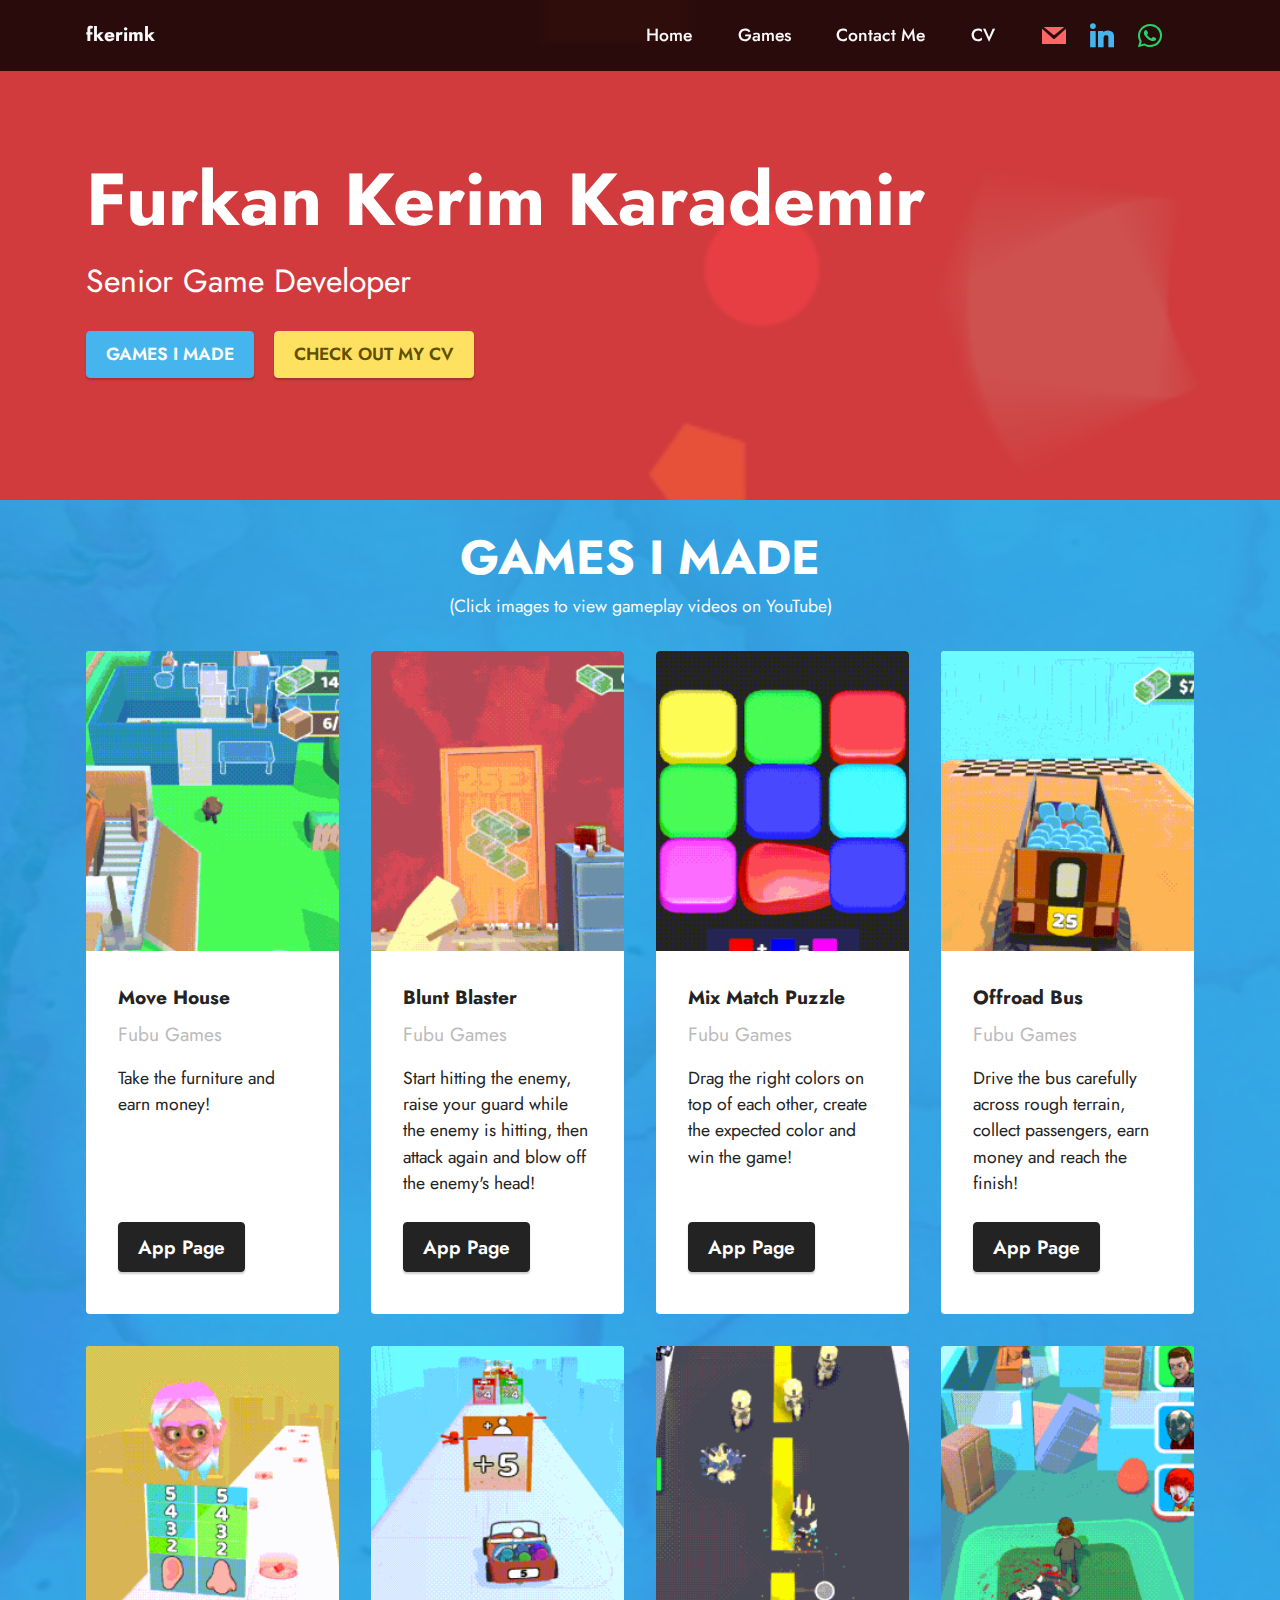
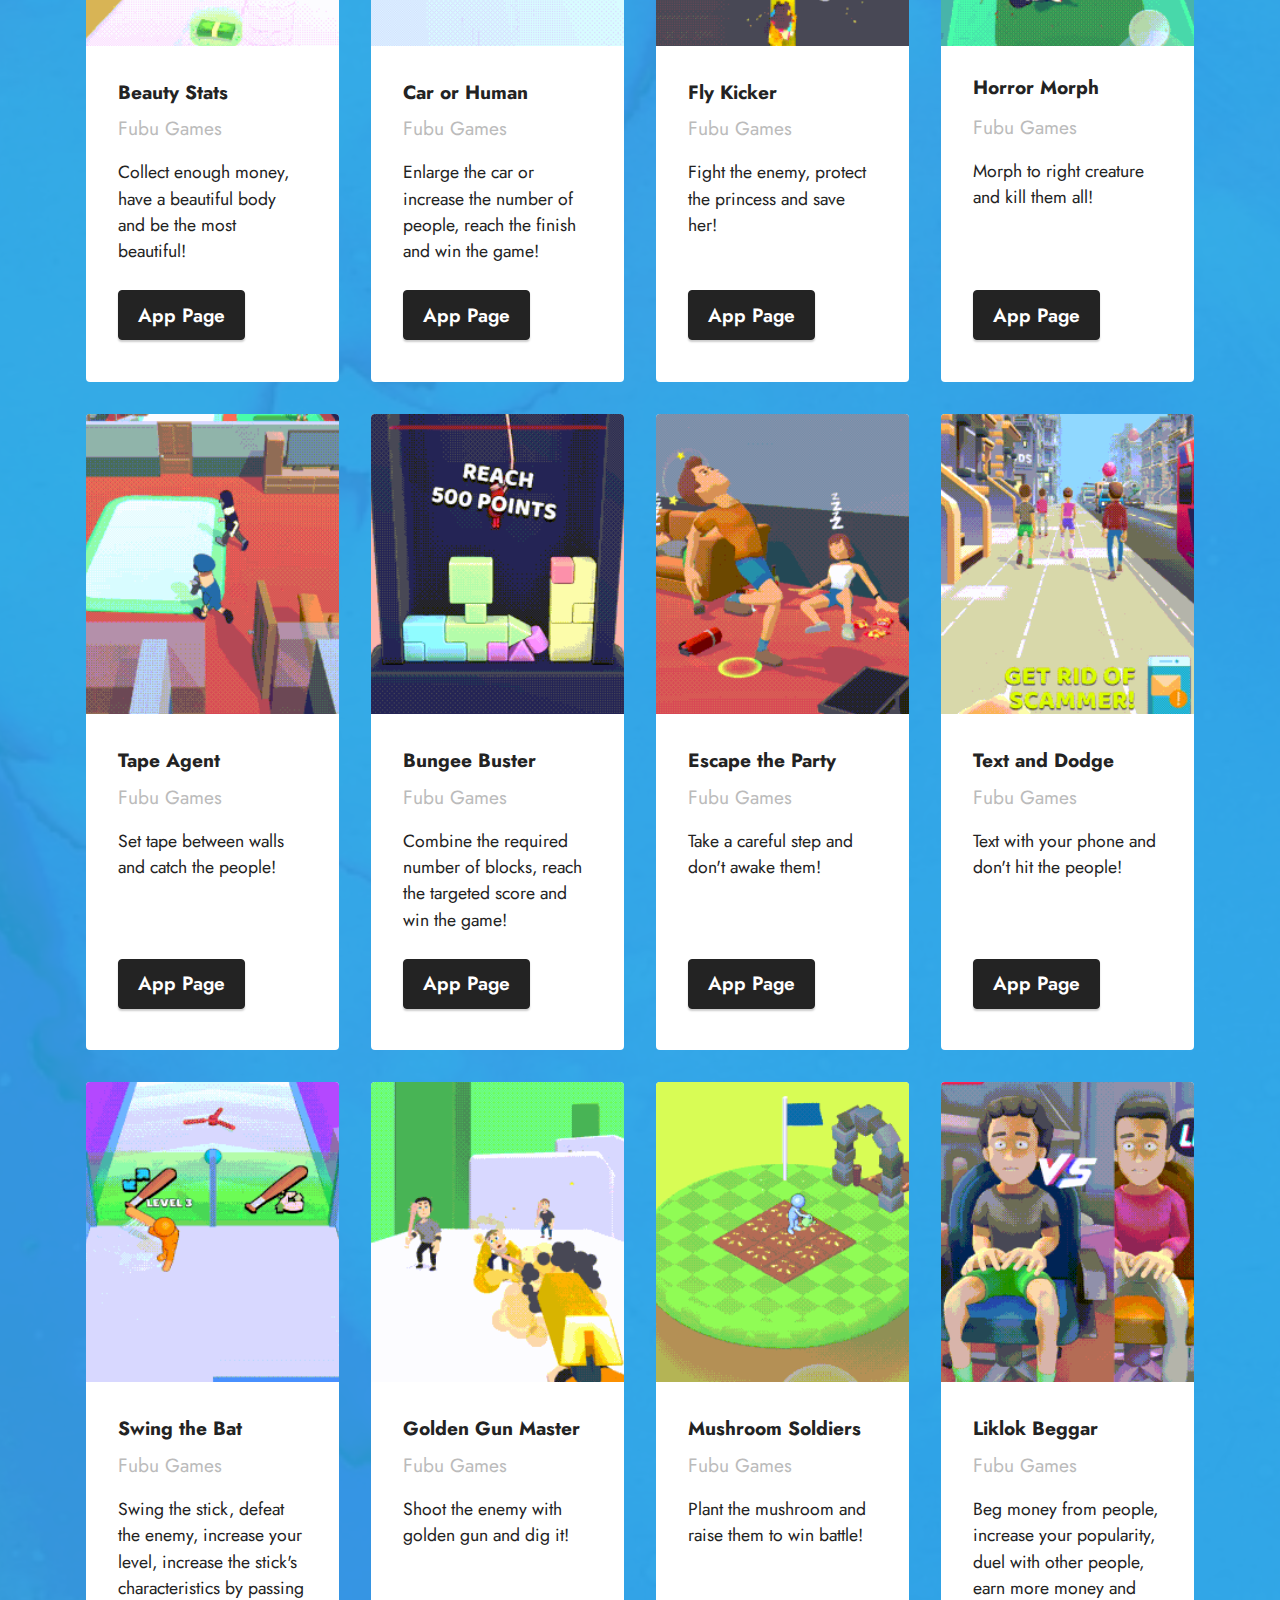
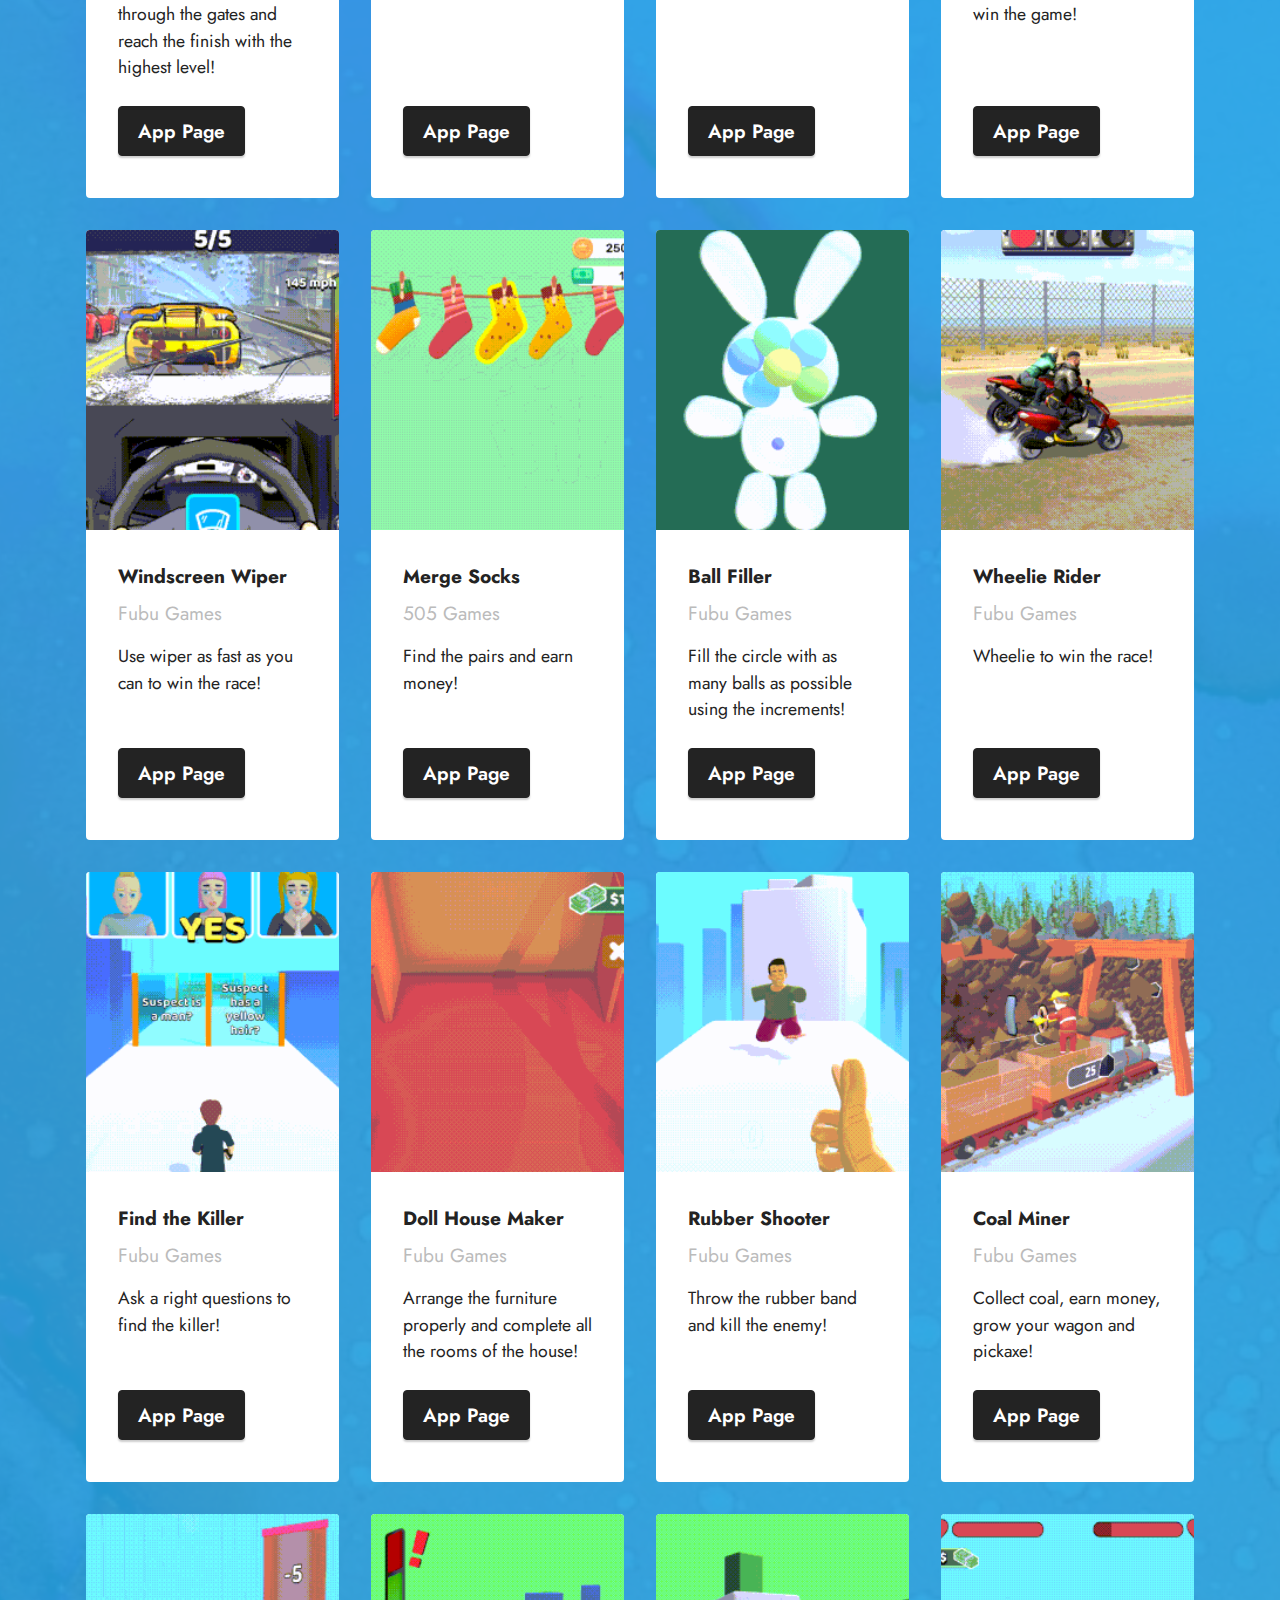
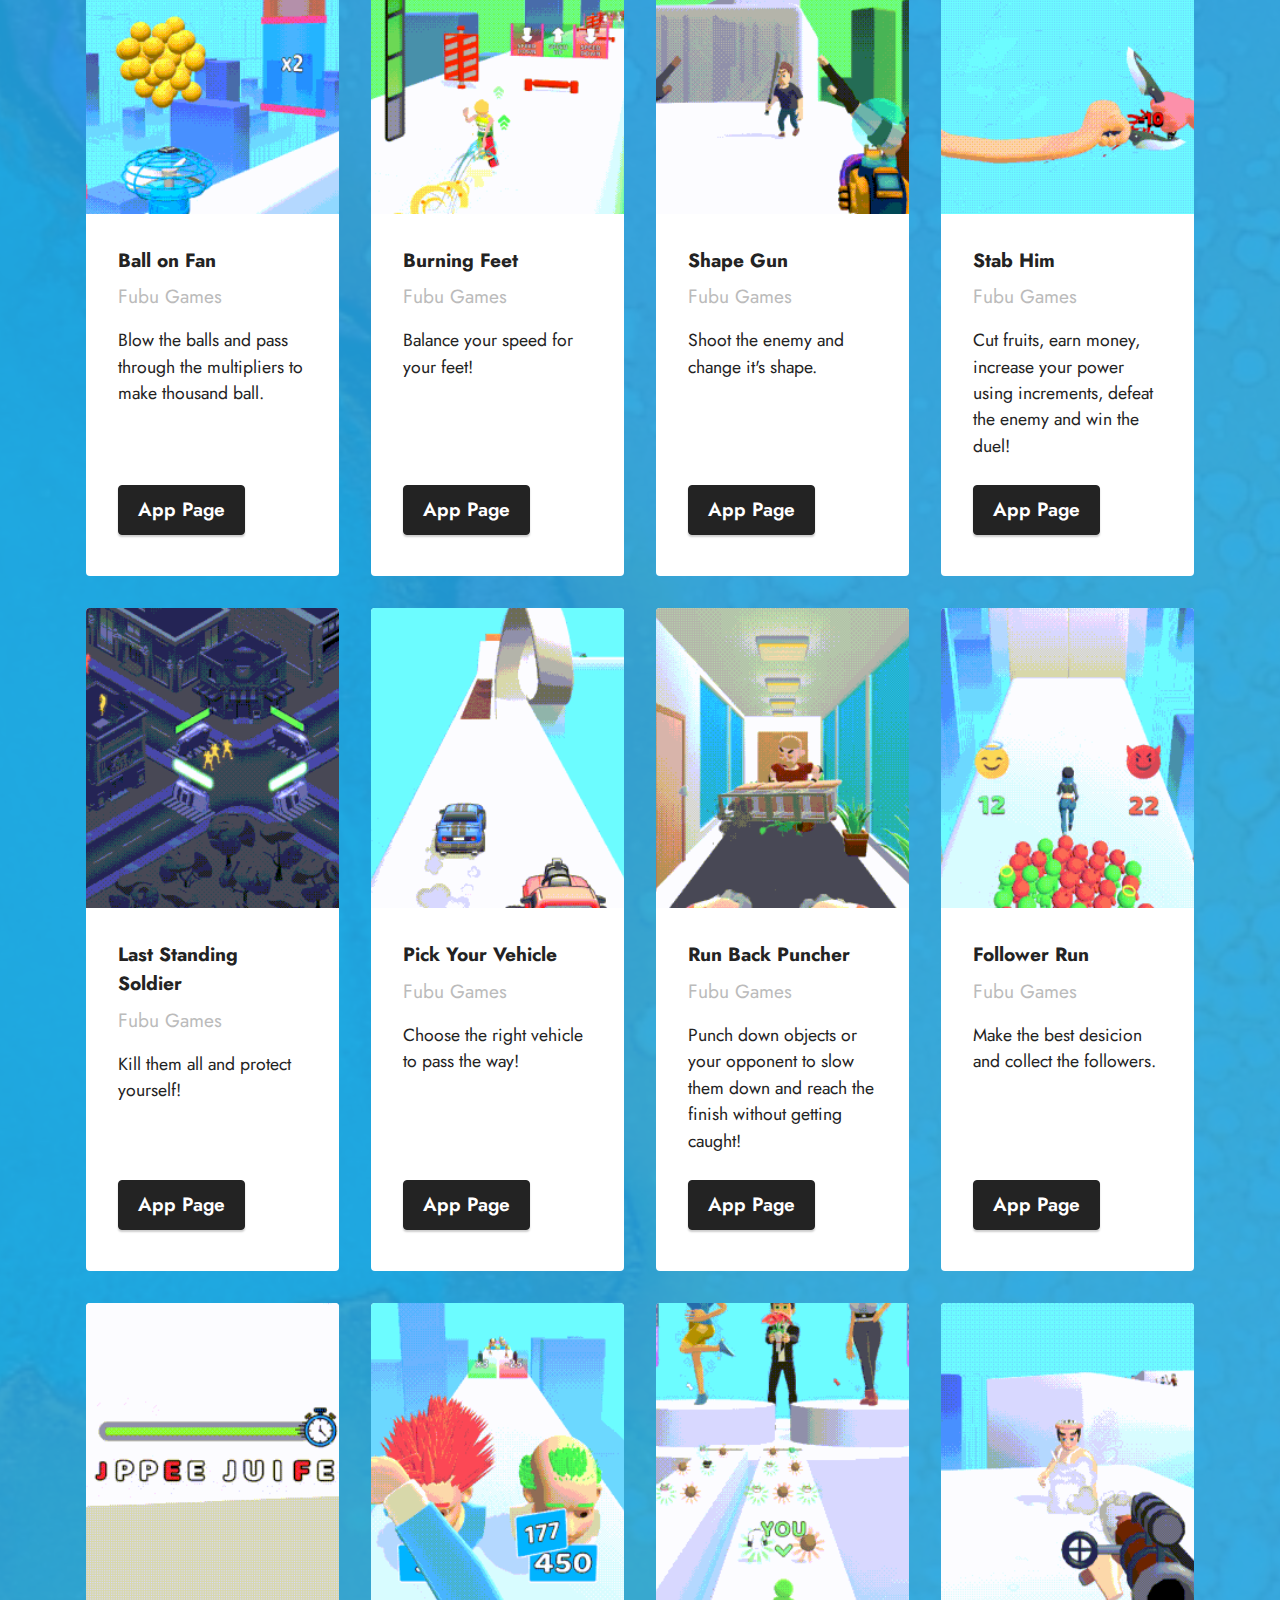
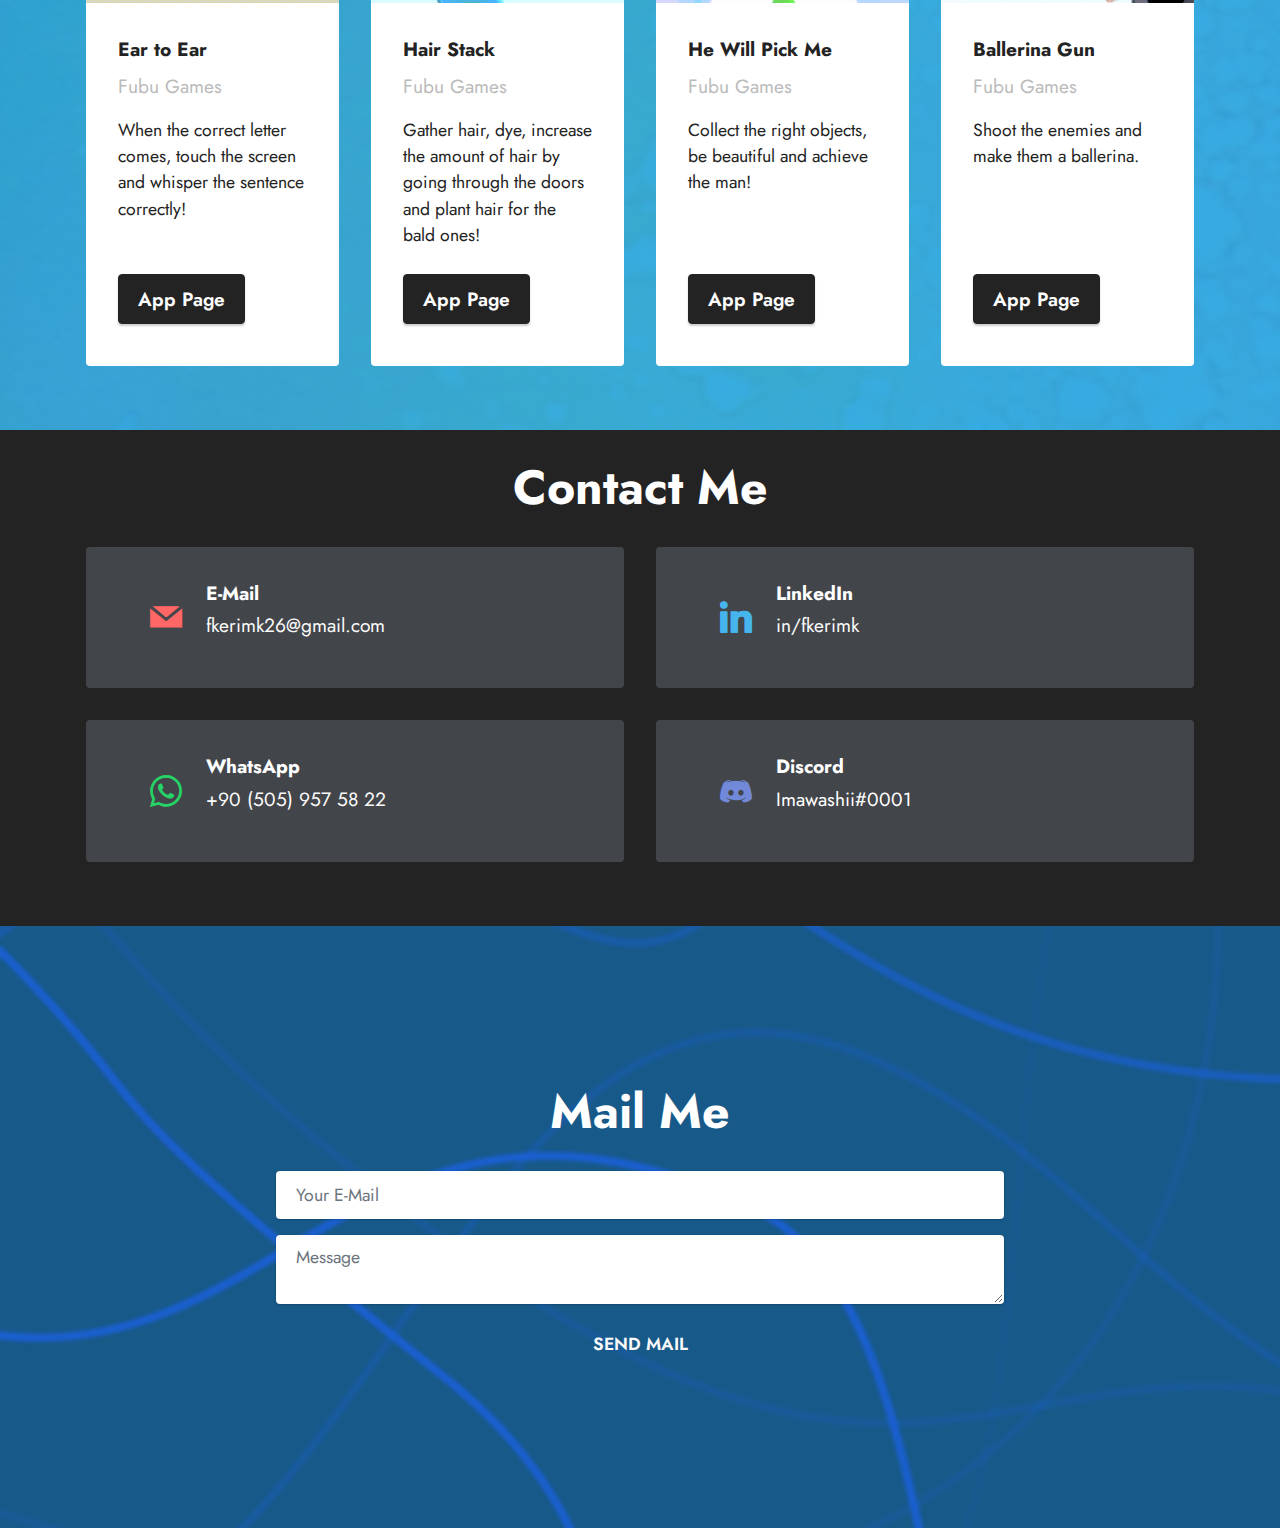
==== commit 55442d6a: "Updated colors and backgrounds" ====
--- a/index.html
+++ b/index.html
@@ -14,7 +14,6 @@
   <link rel="stylesheet" href="assets/bootstrap/css/bootstrap.min.css">
   <link rel="stylesheet" href="assets/bootstrap/css/bootstrap-grid.min.css">
   <link rel="stylesheet" href="assets/bootstrap/css/bootstrap-reboot.min.css">
-  <link rel="stylesheet" href="assets/parallax/jarallax.css">
   <link rel="stylesheet" href="assets/dropdown/css/style.css">
   <link rel="stylesheet" href="assets/socicon/css/styles.css">
   <link rel="stylesheet" href="assets/theme/css/style.css">
@@ -66,19 +65,19 @@
     </nav>
 </section>
 
-<section data-bs-version="5.1" class="header5 cid-tBhrhTYJGR" data-bg-video="https://www.youtube.com/watch?v=_1UvtWfQCWE" id="header5-b">
-
-    
-
-    <div class="mbr-fallback-image disabled"></div>
-    <div class="mbr-overlay" style="opacity: 0.8; background-color: rgb(0, 0, 0);"></div>
+<section data-bs-version="5.1" class="header5 cid-tBhrhTYJGR" id="header5-b">
+
+    
+
+    
+    <div class="mbr-overlay" style="opacity: 0.9; background-color: rgb(228, 63, 63);"></div>
 
     <div class="container">
         <div class="row justify-content-center">
             <div class="col-12 col-lg-12">
                 <h1 class="mbr-section-title mbr-fonts-style mbr-white mb-3 display-1"><strong>Furkan Kerim Karademir</strong></h1>
                 
-                <p class="mbr-text mbr-fonts-style mbr-white display-7">
+                <p class="mbr-text mbr-fonts-style mbr-white display-5">
                     Senior Game Developer</p>
                 <div class="mbr-section-btn mt-3"><a class="btn btn-info display-4" href="index.html#features4-7">GAMES I MADE</a>
                     <a class="btn btn-warning display-4" href="https://drive.google.com/file/d/1NpLsalBmWOJrHbIITzXQRGhJVBHS30pY/view?usp=sharing" target="_blank">CHECK OUT MY CV</a></div>
@@ -537,13 +536,12 @@
     </div>
 </section>
 
-<section data-bs-version="5.1" class="contacts2 cid-tBg03aAzmV mbr-parallax-background" id="contacts2-9">
+<section data-bs-version="5.1" class="contacts2 cid-tBg03aAzmV" id="contacts2-9">
     <!---->
     
 
     
-    <div class="mbr-overlay" style="opacity: 0.9; background-color: rgb(0, 0, 0);">
-    </div>
+    
     <div class="container">
         <div class="mbr-section-head">
             <h3 class="mbr-section-title mbr-fonts-style align-center mb-0 display-2">
@@ -615,7 +613,7 @@
         </div>
         <div class="row justify-content-center mt-4">
             <div class="col-lg-8 mx-auto mbr-form" data-form-type="formoid">
-                <form action="https://mobirise.eu/" method="POST" class="mbr-form form-with-styler" data-form-title="Form Name"><input type="hidden" name="email" data-form-email="true" value="QAuEa6F4OaOsyHHtbh6PtH08fiimrB5ncqpZJYVkECCkLyWDK7PIduncVut2Q/z9Z5NxJ+yliEGl98cujSbEh1b0PS+g5sRyzU8pse33cLpM01BXLvvdDtdmP6R4QoBk">
+                <form action="https://mobirise.eu/" method="POST" class="mbr-form form-with-styler" data-form-title="Form Name"><input type="hidden" name="email" data-form-email="true" value="Mwde0xO1otUI0VQsnbn9+5lF4PXmoWeqfGXoWqEDHUlWIl6wIO8sPc56jxBjntUq1OOk3/WyX+qehXOgusY7TtsuF0qw2dqsjCbPpCczzg1VLwFXhi6PMHd+9fPUgRpr">
                     <div class="row">
                         <div hidden="hidden" data-form-alert="" class="alert alert-success col-12">Thank you for getting in touch. I will reply you as soon as possible ^^</div>
                         <div hidden="hidden" data-form-alert-danger="" class="alert alert-danger col-12">
@@ -631,7 +629,7 @@
                         <div class="col-12 form-group mb-3" data-for="textarea">
                             <textarea name="textarea" placeholder="Message" data-form-field="textarea" class="form-control" id="textarea-form5-f"></textarea>
                         </div>
-                        <div class="col-lg-12 col-md-12 col-sm-12 align-center mbr-section-btn"><button type="submit" class="btn btn-info display-4">SEND MAIL</button></div>
+                        <div class="col-lg-12 col-md-12 col-sm-12 align-center mbr-section-btn"><button type="submit" class="btn btn-white-outline display-4">SEND MAIL</button></div>
                     </div>
                 </form>
             </div>
--- a/assets/mobirise/css/mbr-additional.css
+++ b/assets/mobirise/css/mbr-additional.css
@@ -1051,6 +1051,7 @@
 .cid-tBhrhTYJGR {
   padding-top: 10rem;
   padding-bottom: 7rem;
+  background-image: url("../../../assets/images/animated-background-2.gif");
 }
 .cid-tBhrhTYJGR .mbr-fallback-image.disabled {
   display: none;
@@ -1063,7 +1064,13 @@
   height: 100%;
   position: absolute;
   top: 0;
-  background-image: url("../../../assets/images/mbr-3.jpg");
+}
+.cid-tBhrhTYJGR .mbr-section-title {
+  color: #ffffff;
+}
+.cid-tBhrhTYJGR .mbr-text,
+.cid-tBhrhTYJGR .mbr-section-btn {
+  color: #ffffff;
 }
 .cid-tBfVo2c2Dn {
   padding-top: 2rem;
@@ -1071,7 +1078,7 @@
   background-image: url("../../../assets/images/mbr-9.jpg");
 }
 .cid-tBfVo2c2Dn .mbr-overlay {
-  background: #000000;
+  background: #22a5e5;
   opacity: 0.9;
 }
 .cid-tBfVo2c2Dn img,
@@ -1131,12 +1138,12 @@
   color: #bbbbbb;
 }
 .cid-tBfVo2c2Dn .mbr-section-subtitle {
-  color: #6ec7f2;
+  color: #fafafa;
 }
 .cid-tBg03aAzmV {
   padding-top: 2rem;
   padding-bottom: 2rem;
-  background-image: url("../../../assets/images/mbr.png");
+  background-color: #232323;
 }
 .cid-tBg03aAzmV .mbr-fallback-image.disabled {
   display: none;
@@ -1187,11 +1194,11 @@
 .cid-tBhL3qHWkV {
   padding-top: 10rem;
   padding-bottom: 10rem;
-  background-image: url("../../../assets/images/mbr-2.jpg");
+  background-image: url("../../../assets/images/animated-background-3.gif");
 }
 .cid-tBhL3qHWkV .mbr-overlay {
-  background-color: #000000;
-  opacity: 0.9;
+  background-color: #22a5e5;
+  opacity: 0.5;
 }
 .cid-tBhL3qHWkV form .mbr-section-btn {
   text-align: center;
--- a/assets/mobirise/css/mbr-additional.css
+++ b/assets/mobirise/css/mbr-additional.css
@@ -1051,6 +1051,7 @@
 .cid-tBhrhTYJGR {
   padding-top: 10rem;
   padding-bottom: 7rem;
+  background-image: url("../../../assets/images/animated-background-2.gif");
 }
 .cid-tBhrhTYJGR .mbr-fallback-image.disabled {
   display: none;
@@ -1063,7 +1064,13 @@
   height: 100%;
   position: absolute;
   top: 0;
-  background-image: url("../../../assets/images/mbr-3.jpg");
+}
+.cid-tBhrhTYJGR .mbr-section-title {
+  color: #ffffff;
+}
+.cid-tBhrhTYJGR .mbr-text,
+.cid-tBhrhTYJGR .mbr-section-btn {
+  color: #ffffff;
 }
 .cid-tBfVo2c2Dn {
   padding-top: 2rem;
@@ -1071,7 +1078,7 @@
   background-image: url("../../../assets/images/mbr-9.jpg");
 }
 .cid-tBfVo2c2Dn .mbr-overlay {
-  background: #000000;
+  background: #22a5e5;
   opacity: 0.9;
 }
 .cid-tBfVo2c2Dn img,
@@ -1131,12 +1138,12 @@
   color: #bbbbbb;
 }
 .cid-tBfVo2c2Dn .mbr-section-subtitle {
-  color: #6ec7f2;
+  color: #fafafa;
 }
 .cid-tBg03aAzmV {
   padding-top: 2rem;
   padding-bottom: 2rem;
-  background-image: url("../../../assets/images/mbr.png");
+  background-color: #232323;
 }
 .cid-tBg03aAzmV .mbr-fallback-image.disabled {
   display: none;
@@ -1187,11 +1194,11 @@
 .cid-tBhL3qHWkV {
   padding-top: 10rem;
   padding-bottom: 10rem;
-  background-image: url("../../../assets/images/mbr-2.jpg");
+  background-image: url("../../../assets/images/animated-background-3.gif");
 }
 .cid-tBhL3qHWkV .mbr-overlay {
-  background-color: #000000;
-  opacity: 0.9;
+  background-color: #22a5e5;
+  opacity: 0.5;
 }
 .cid-tBhL3qHWkV form .mbr-section-btn {
   text-align: center;
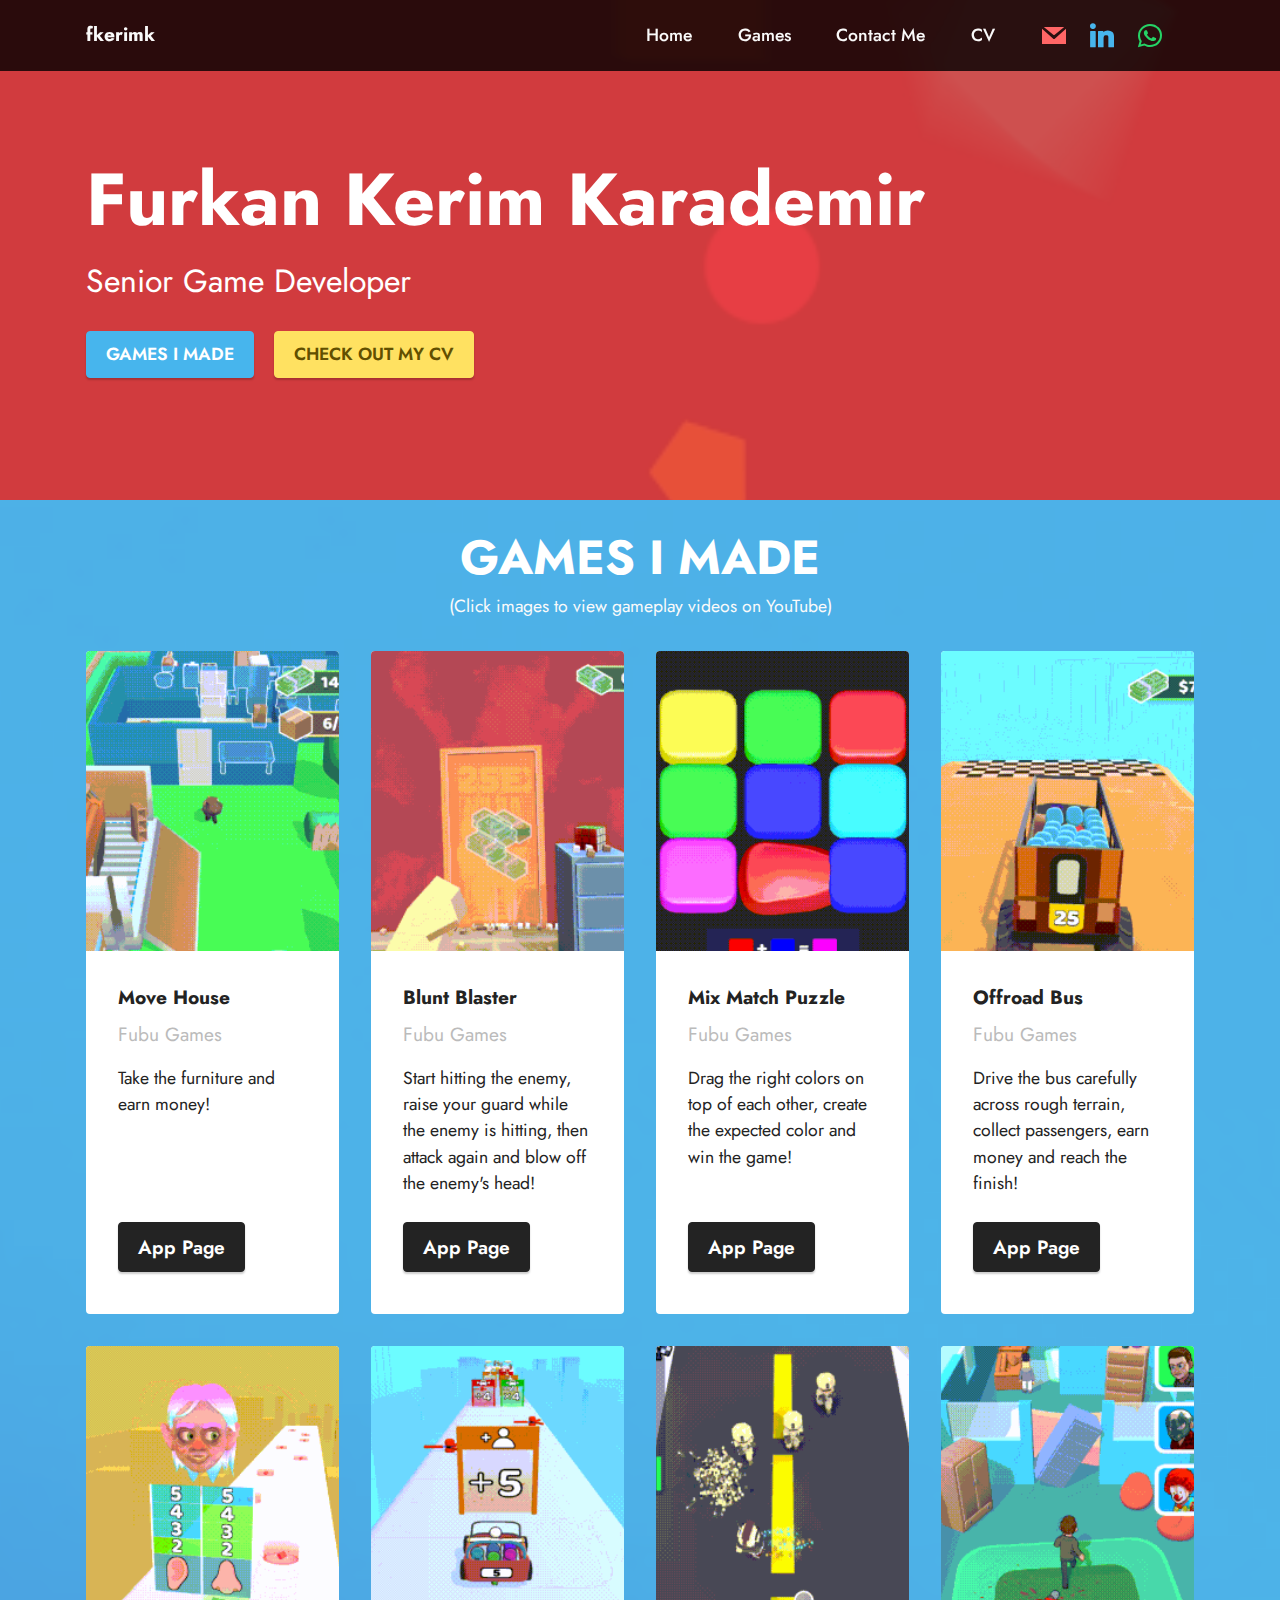
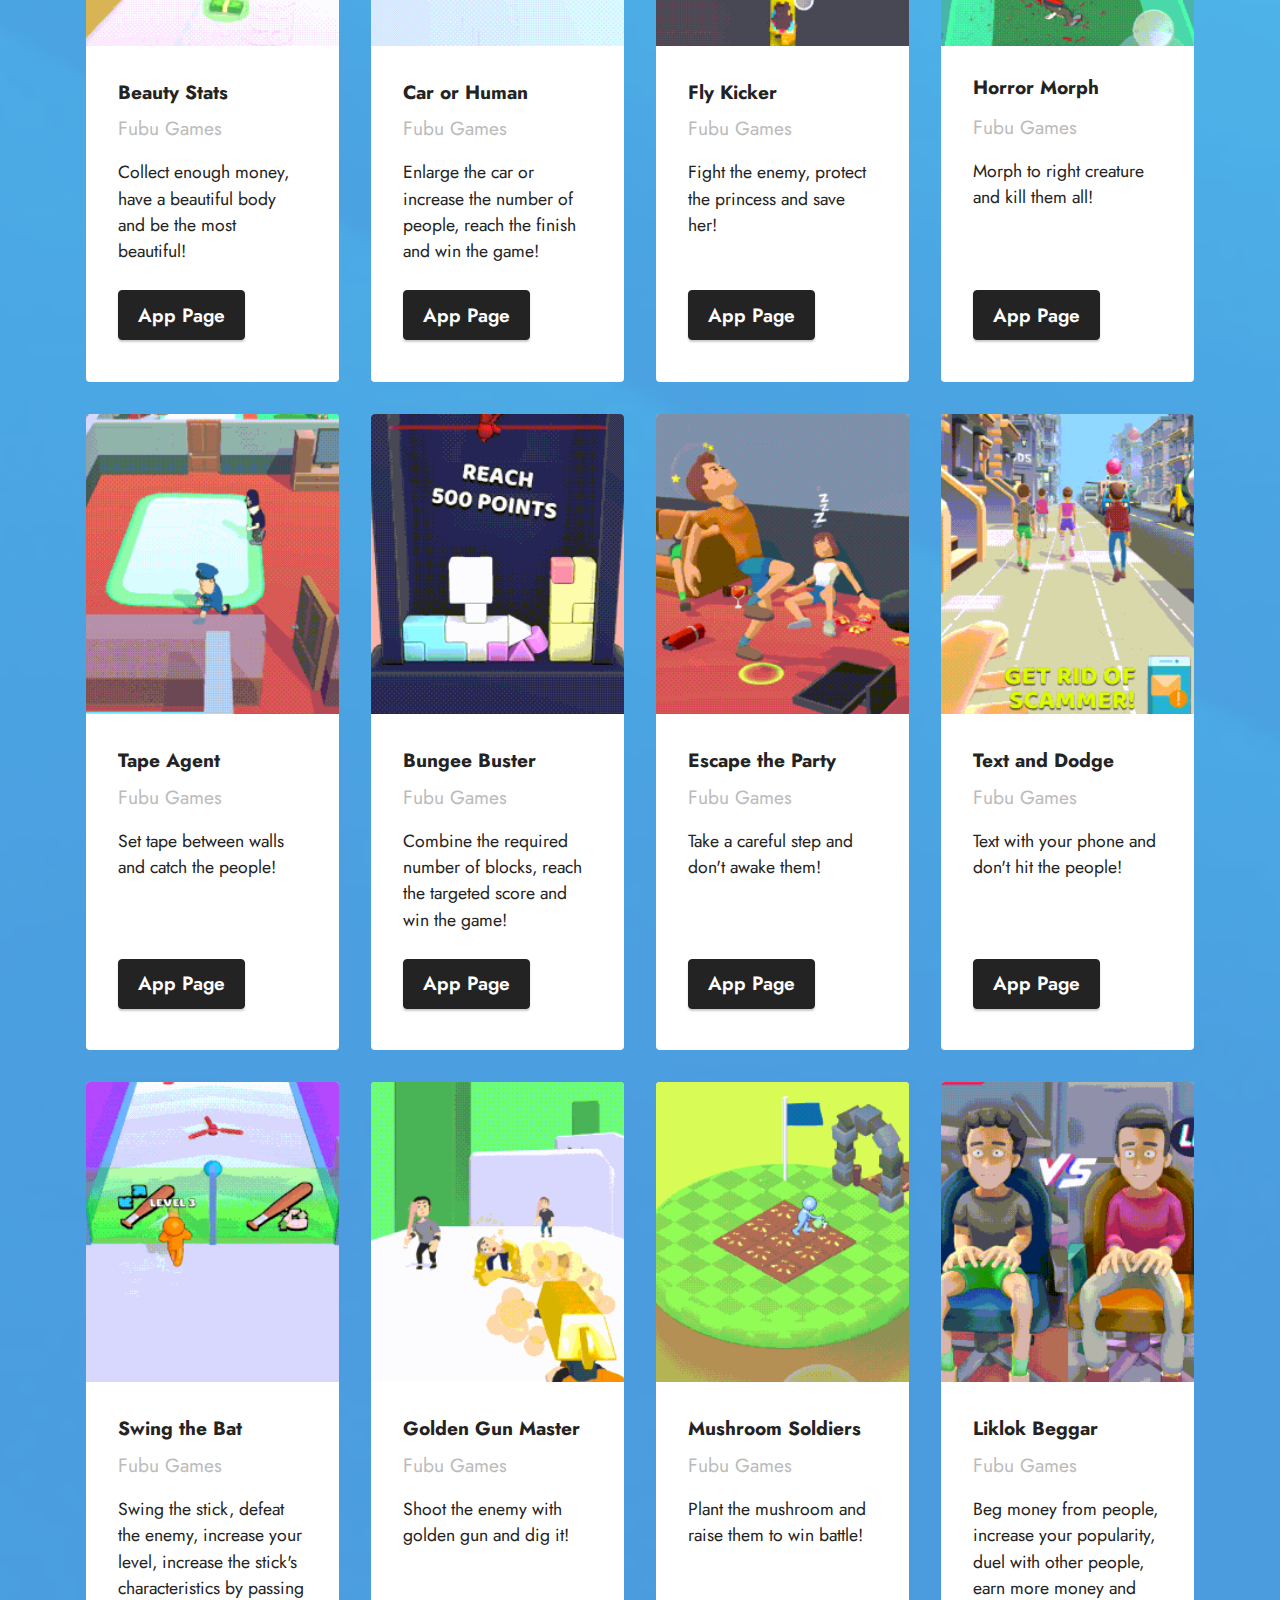
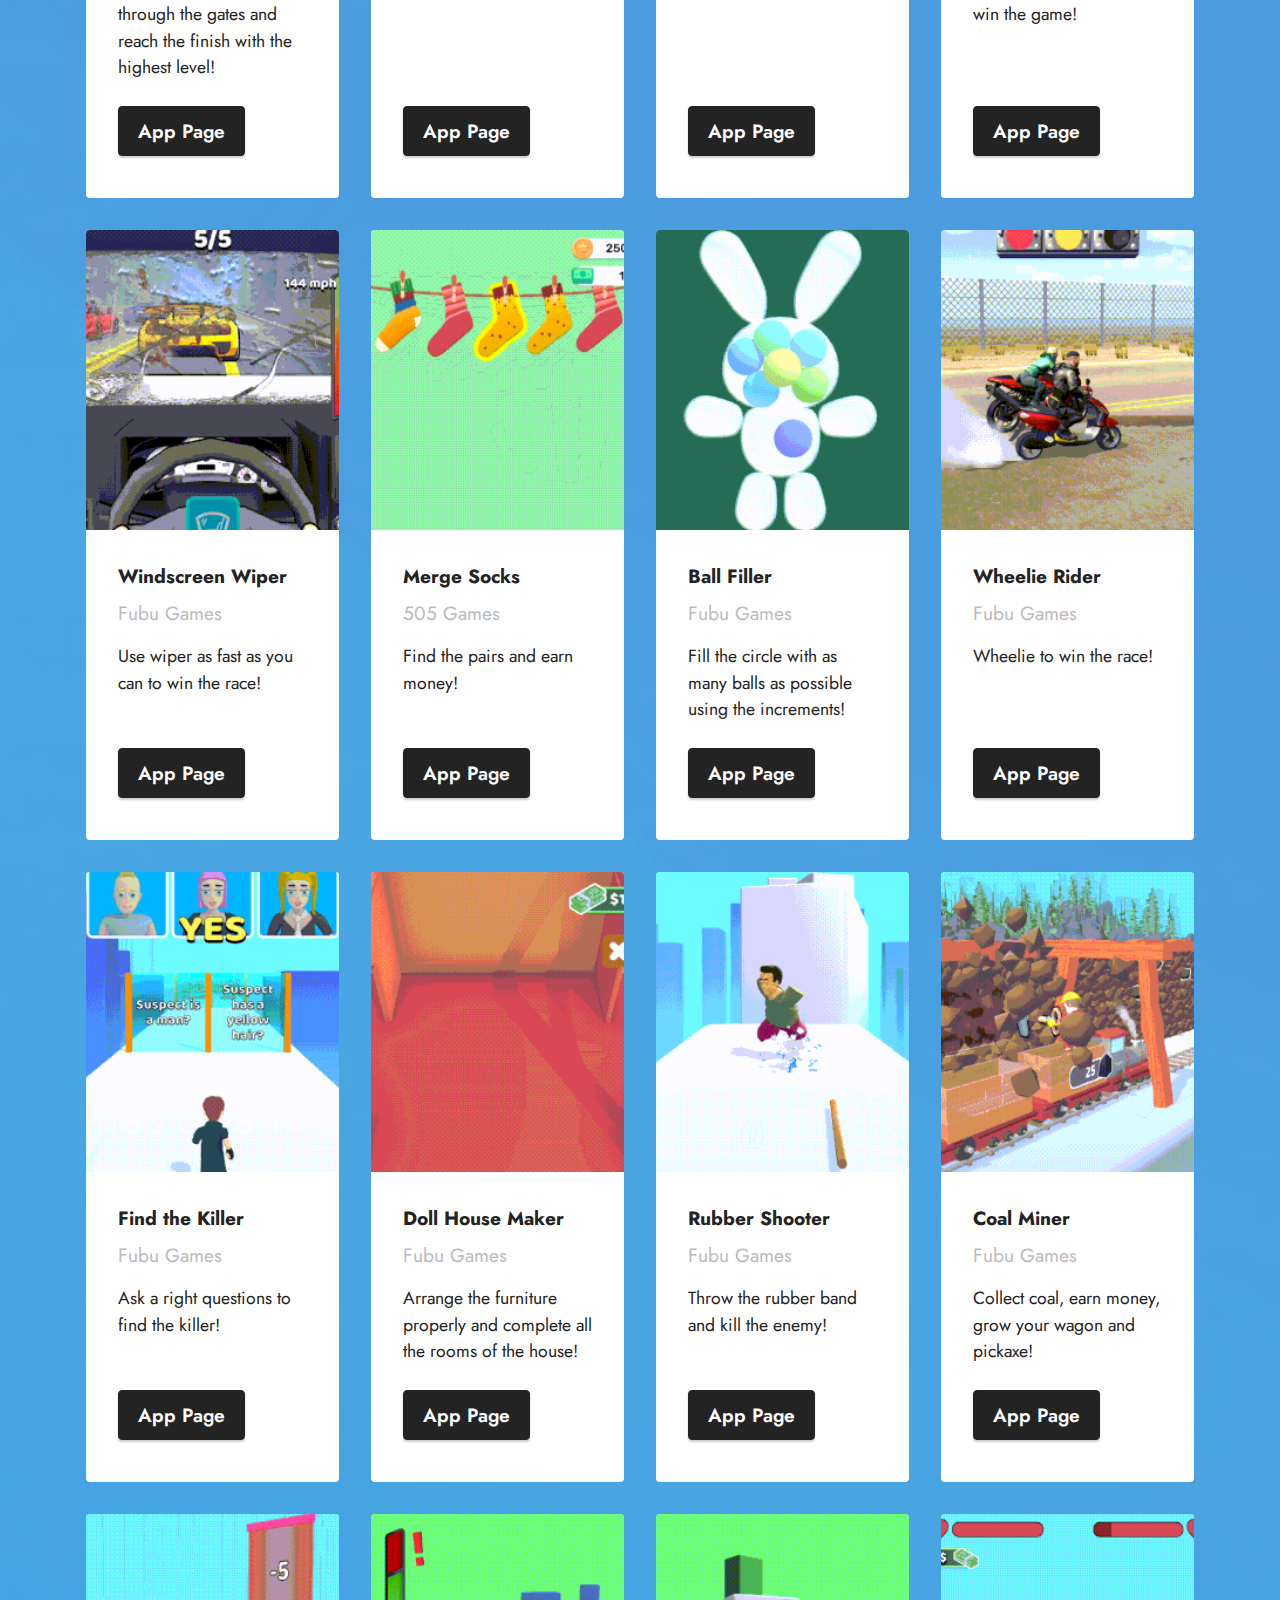
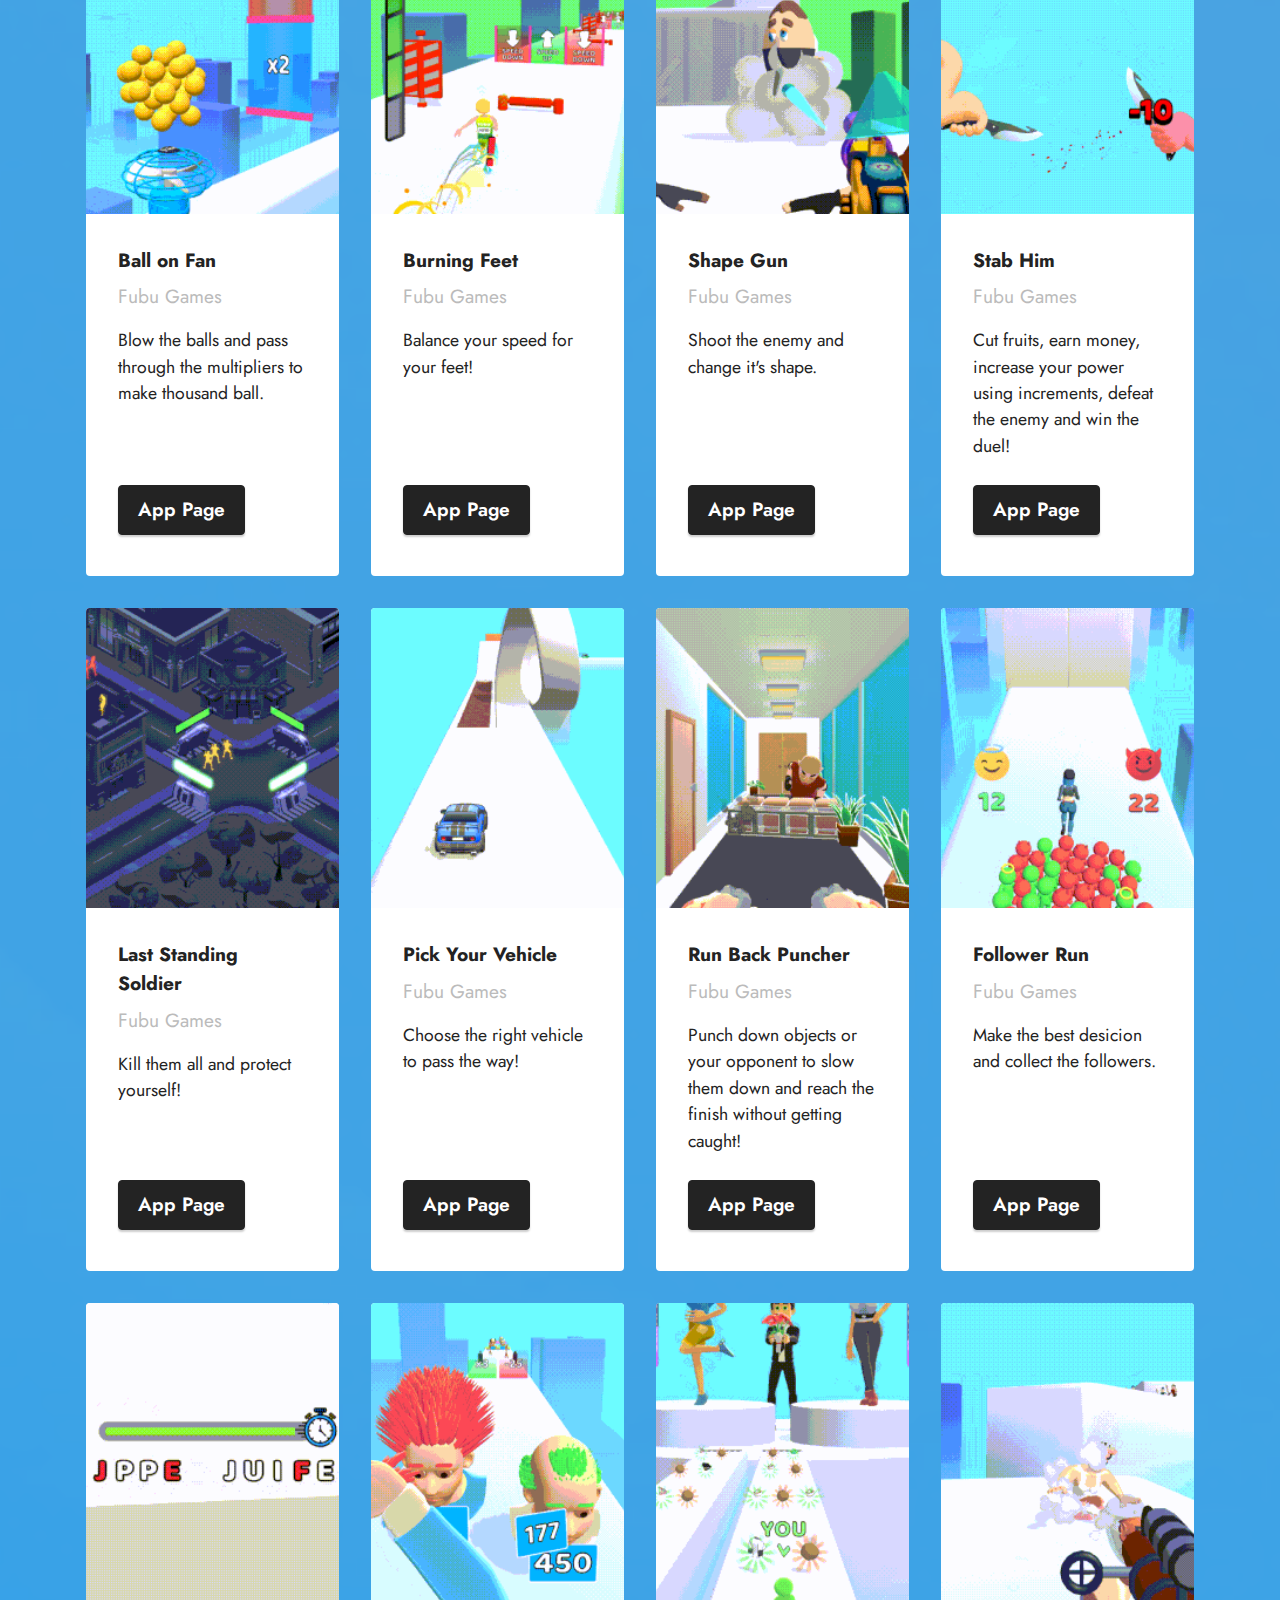
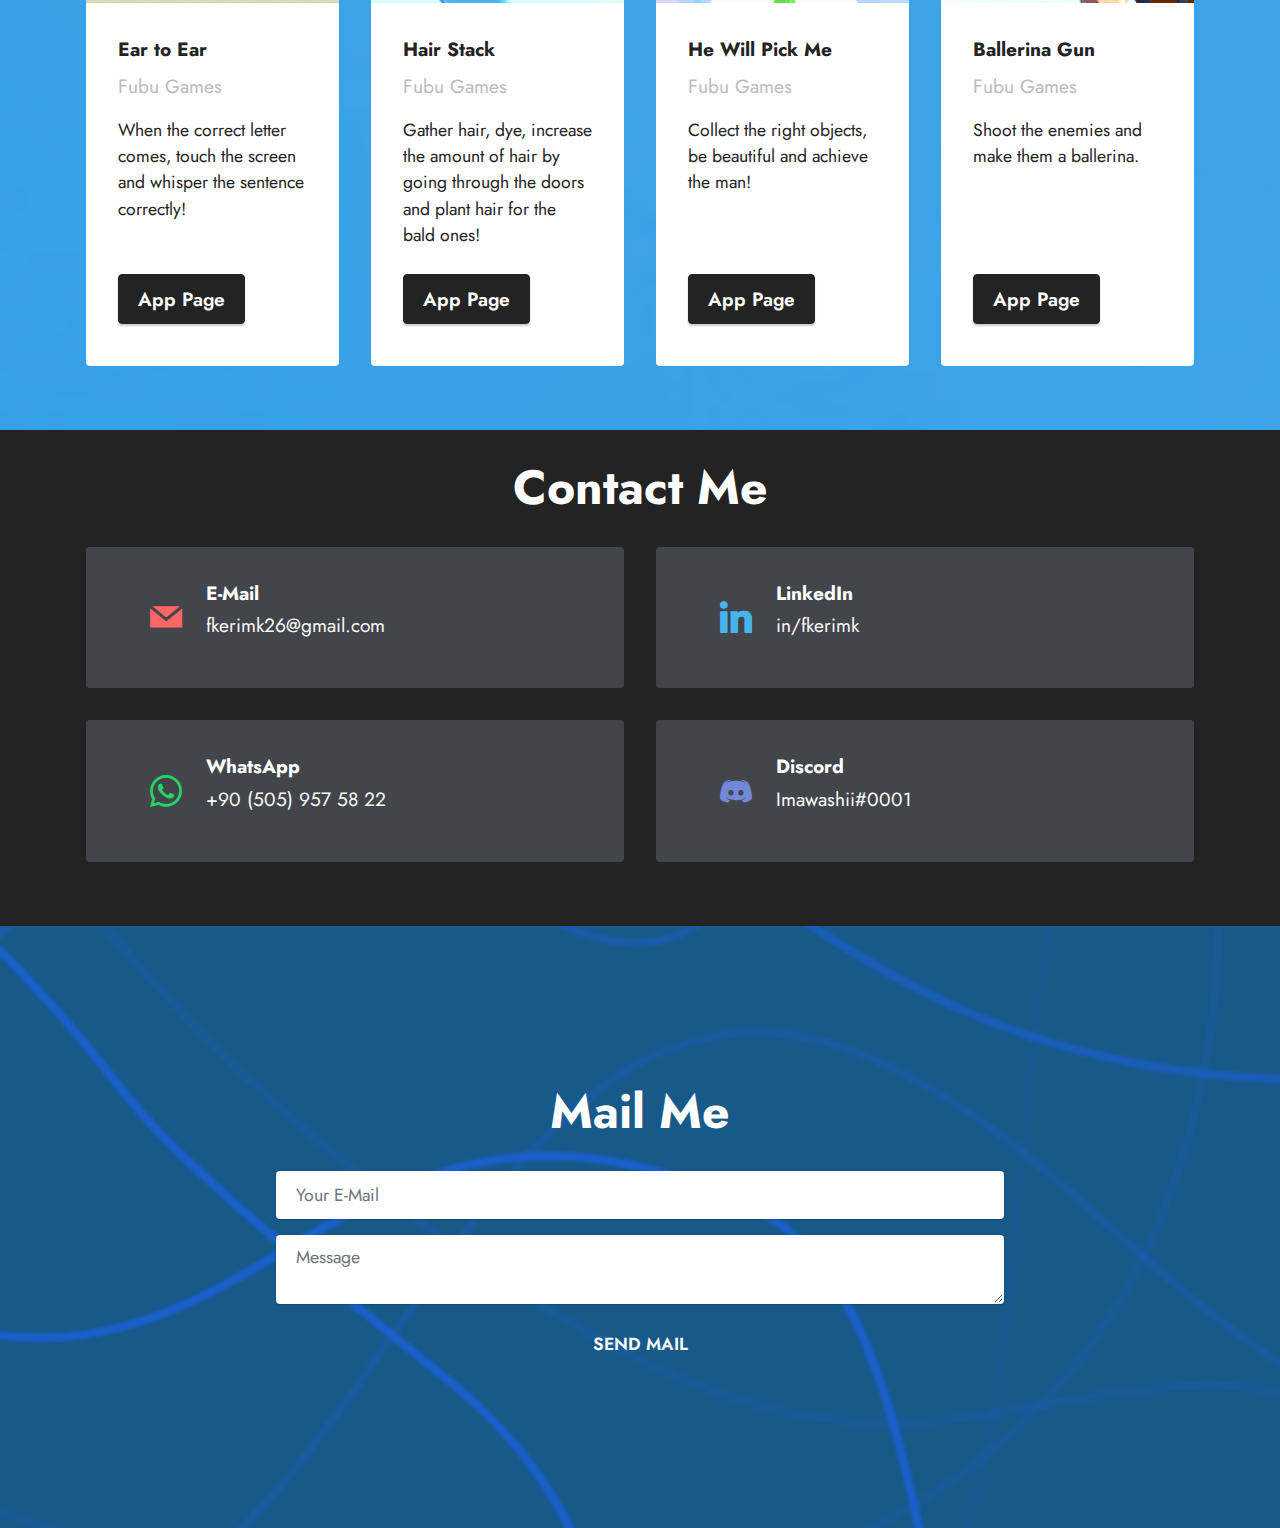
==== commit b7ea748c: "Updated games i made background gif" ====
--- a/index.html
+++ b/index.html
@@ -613,7 +613,7 @@
         </div>
         <div class="row justify-content-center mt-4">
             <div class="col-lg-8 mx-auto mbr-form" data-form-type="formoid">
-                <form action="https://mobirise.eu/" method="POST" class="mbr-form form-with-styler" data-form-title="Form Name"><input type="hidden" name="email" data-form-email="true" value="Mwde0xO1otUI0VQsnbn9+5lF4PXmoWeqfGXoWqEDHUlWIl6wIO8sPc56jxBjntUq1OOk3/WyX+qehXOgusY7TtsuF0qw2dqsjCbPpCczzg1VLwFXhi6PMHd+9fPUgRpr">
+                <form action="https://mobirise.eu/" method="POST" class="mbr-form form-with-styler" data-form-title="Form Name"><input type="hidden" name="email" data-form-email="true" value="0+ATPQ40tybHpQEbJkT1l8bJA0FGGWe6FP+PauT0LD+G69LBOp2BSsF2YSHEDmQSssCJEPWjsZJUmJi/ASowkHUMco/cMwRdEMXmVLsx3N1f7XzpzQBWx1oM8sHTy5yV">
                     <div class="row">
                         <div hidden="hidden" data-form-alert="" class="alert alert-success col-12">Thank you for getting in touch. I will reply you as soon as possible ^^</div>
                         <div hidden="hidden" data-form-alert-danger="" class="alert alert-danger col-12">
--- a/assets/mobirise/css/mbr-additional.css
+++ b/assets/mobirise/css/mbr-additional.css
@@ -1075,11 +1075,11 @@
 .cid-tBfVo2c2Dn {
   padding-top: 2rem;
   padding-bottom: 2rem;
-  background-image: url("../../../assets/images/mbr-9.jpg");
+  background-image: url("../../../assets/images/animated-background-5.gif");
 }
 .cid-tBfVo2c2Dn .mbr-overlay {
   background: #22a5e5;
-  opacity: 0.9;
+  opacity: 0.8;
 }
 .cid-tBfVo2c2Dn img,
 .cid-tBfVo2c2Dn .item-img {
--- a/assets/mobirise/css/mbr-additional.css
+++ b/assets/mobirise/css/mbr-additional.css
@@ -1075,11 +1075,11 @@
 .cid-tBfVo2c2Dn {
   padding-top: 2rem;
   padding-bottom: 2rem;
-  background-image: url("../../../assets/images/mbr-9.jpg");
+  background-image: url("../../../assets/images/animated-background-5.gif");
 }
 .cid-tBfVo2c2Dn .mbr-overlay {
   background: #22a5e5;
-  opacity: 0.9;
+  opacity: 0.8;
 }
 .cid-tBfVo2c2Dn img,
 .cid-tBfVo2c2Dn .item-img {
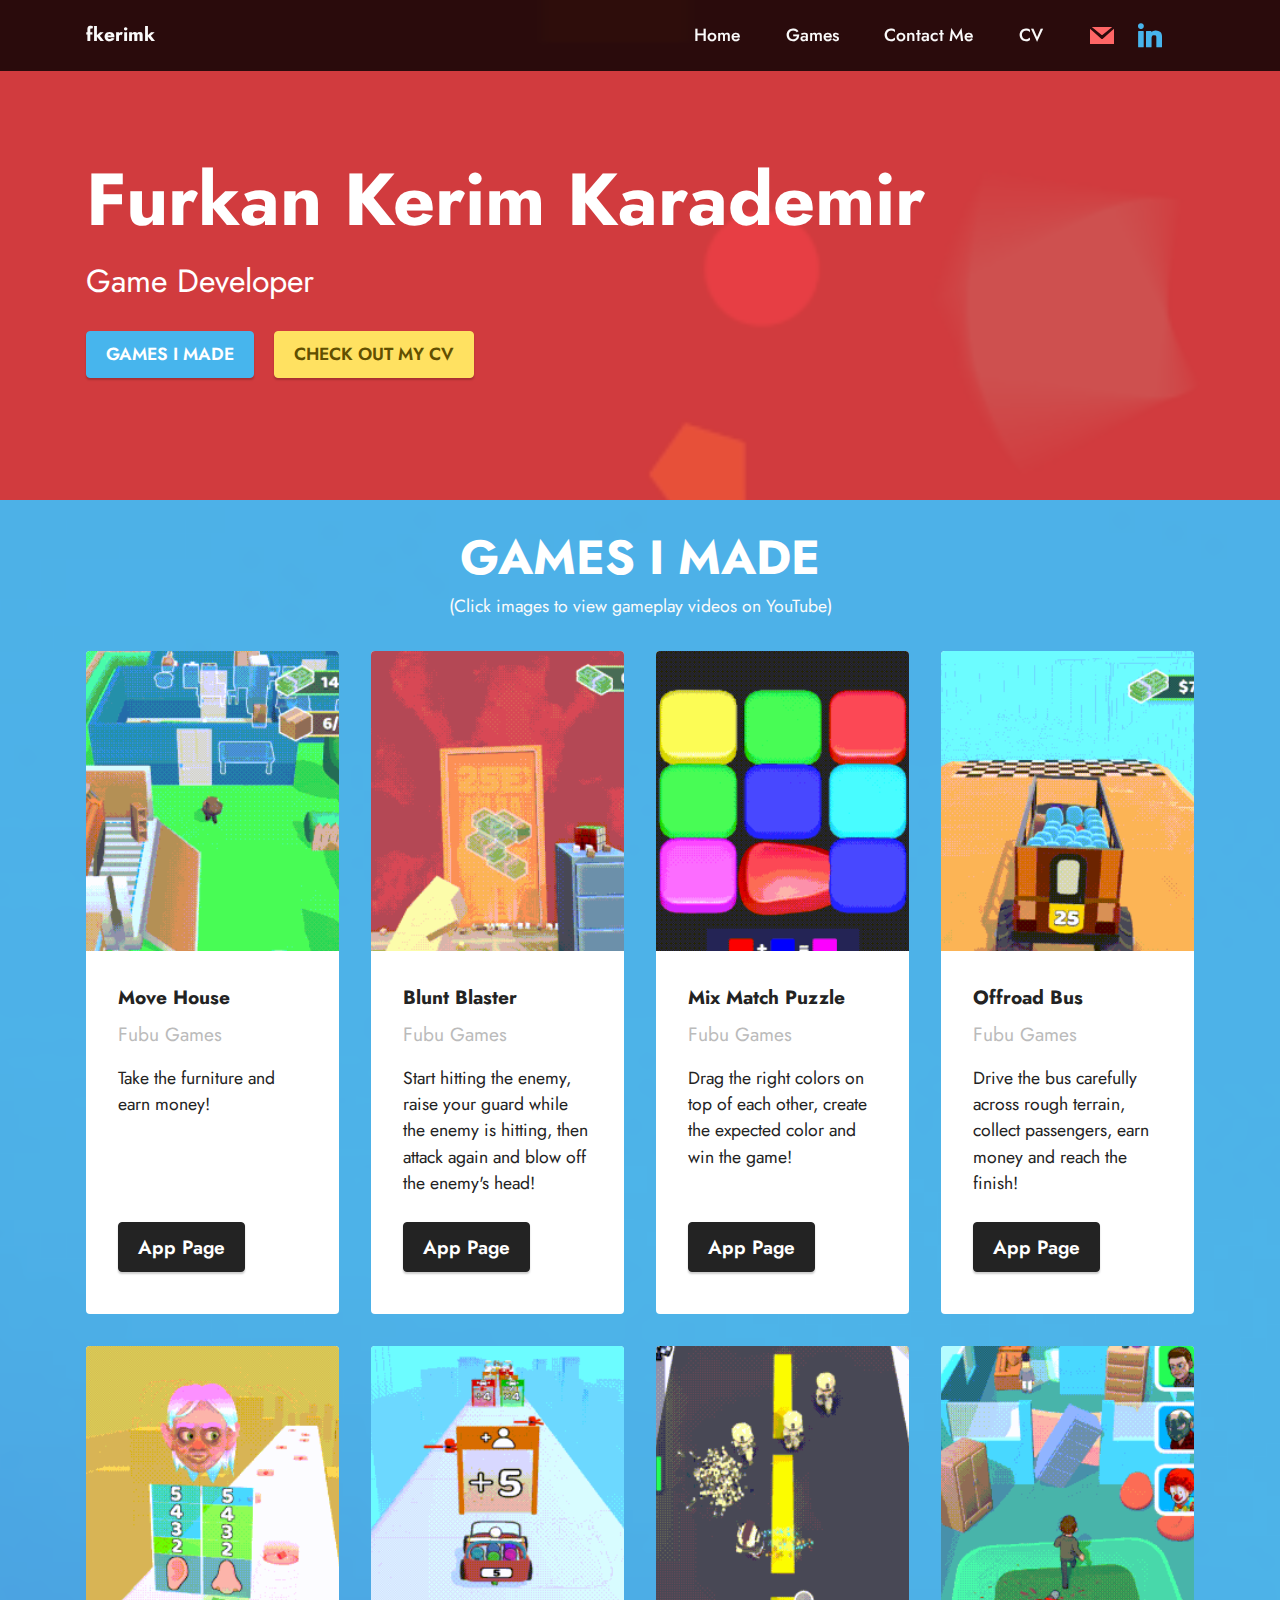
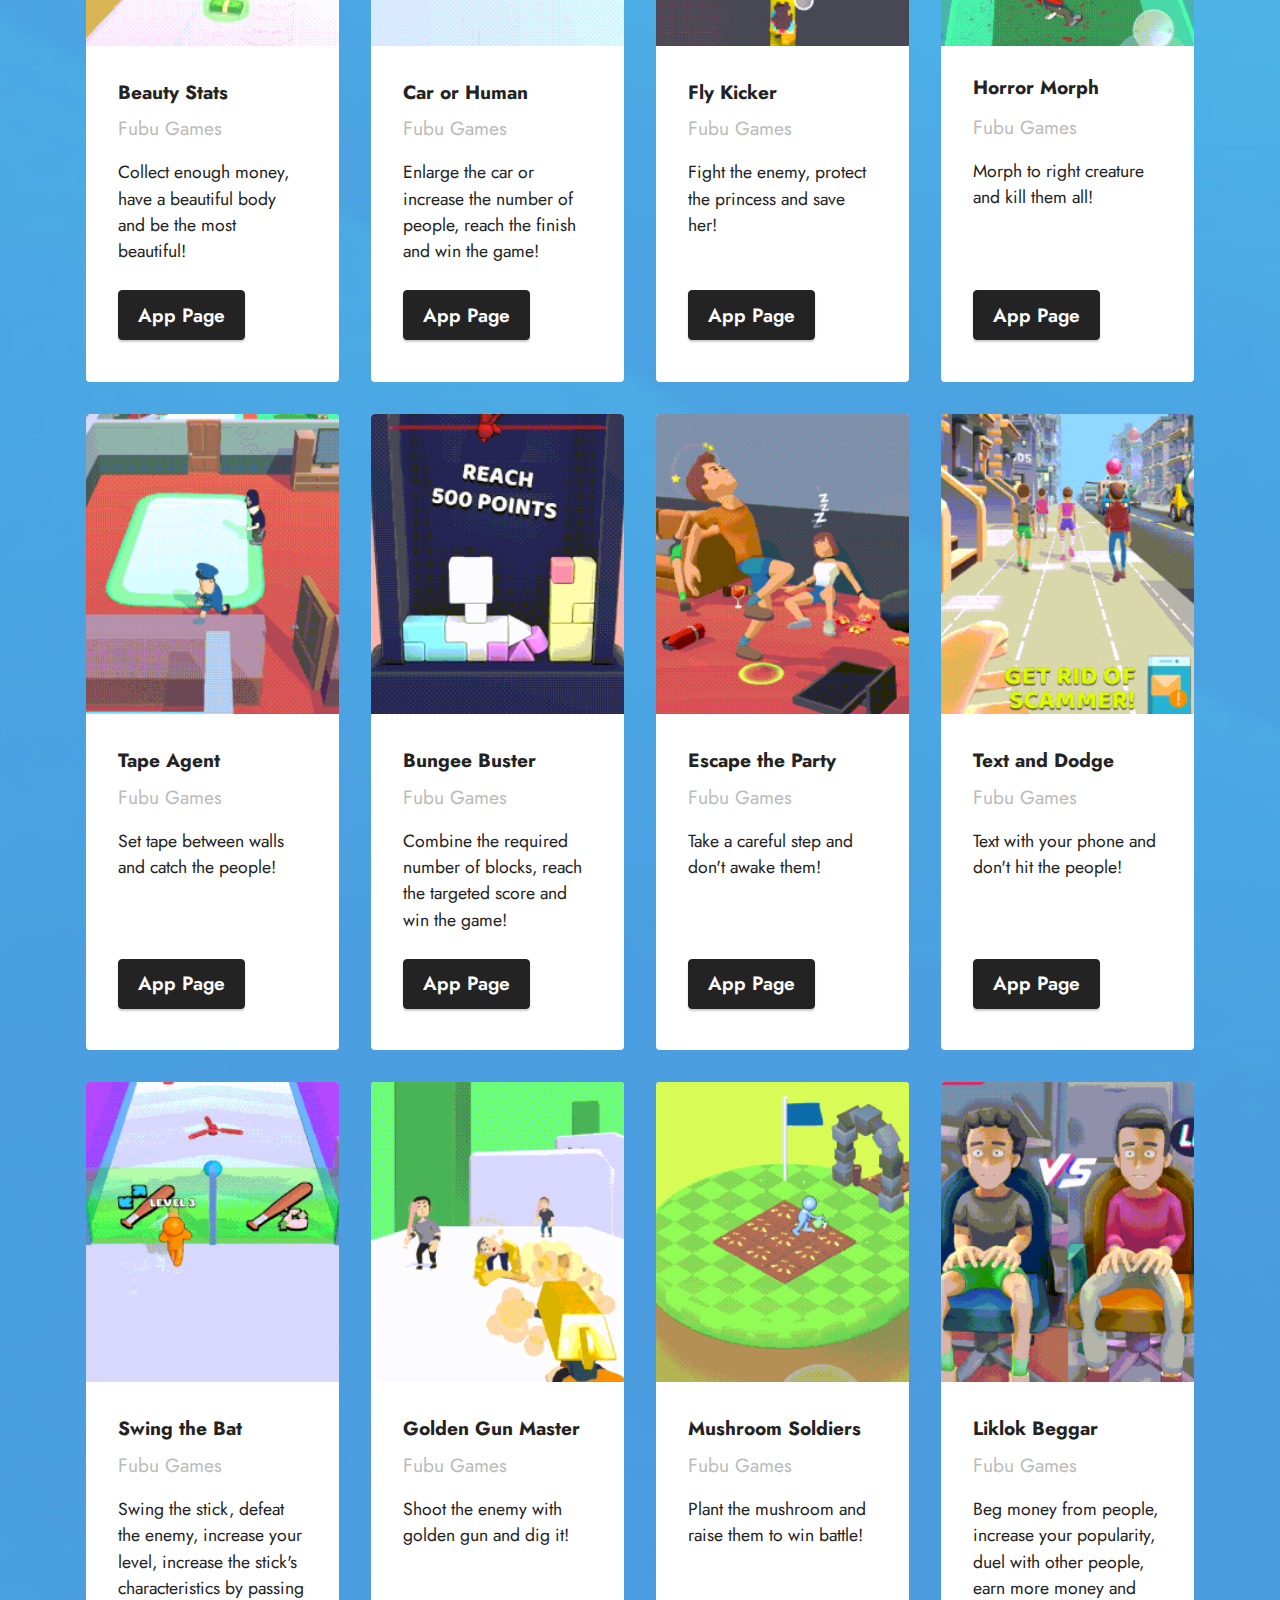
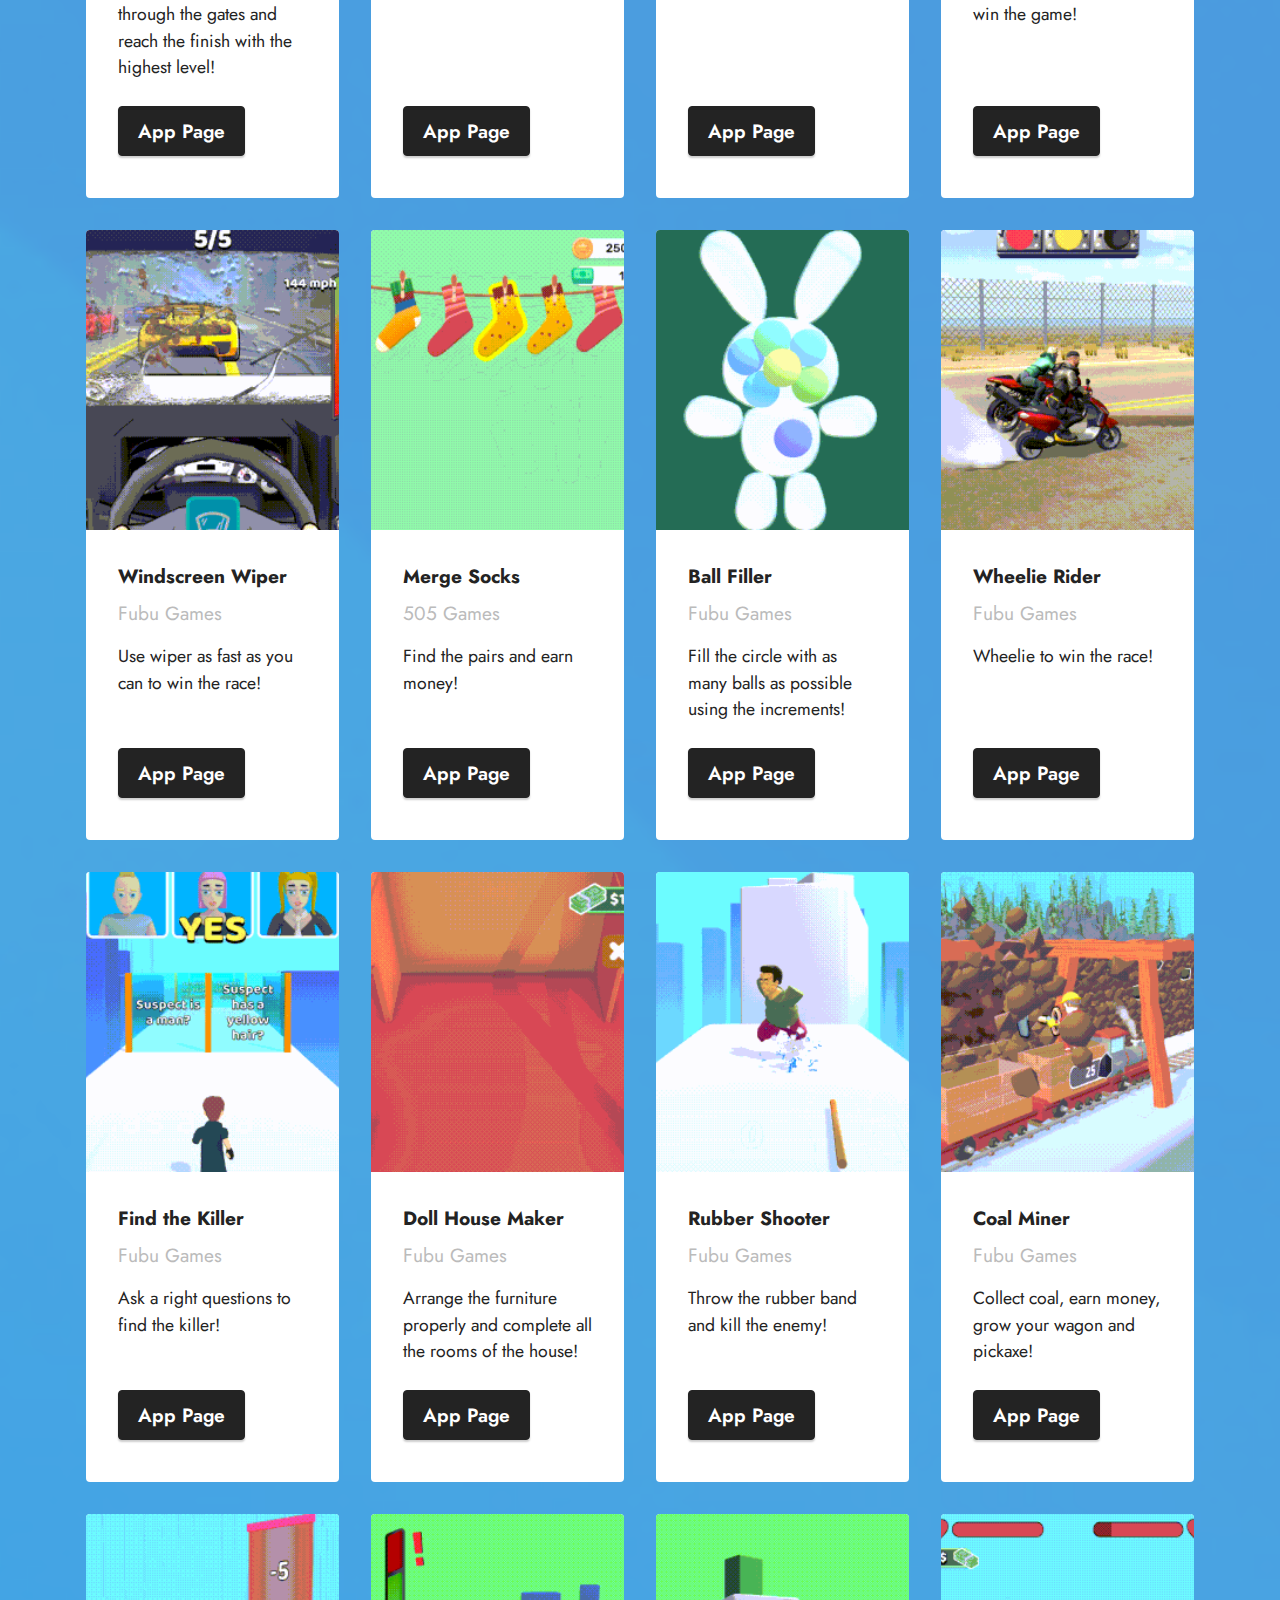
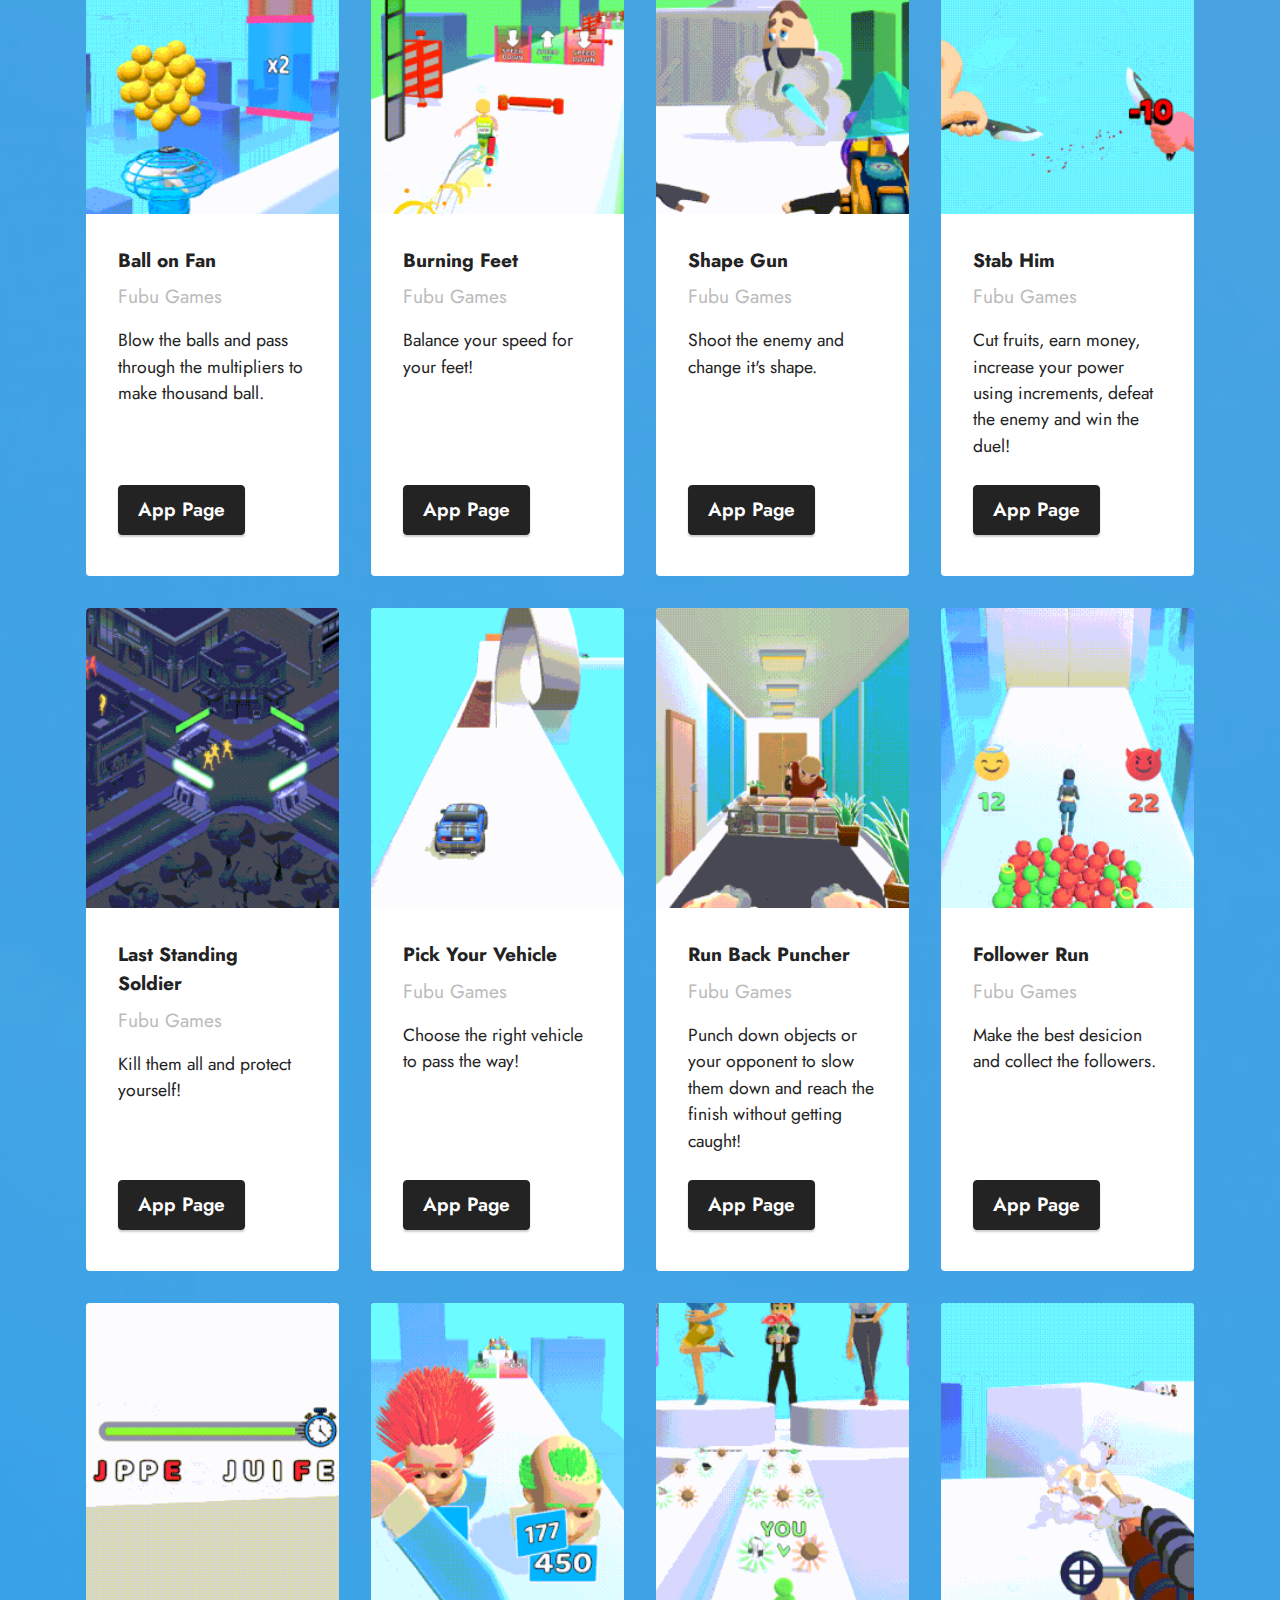
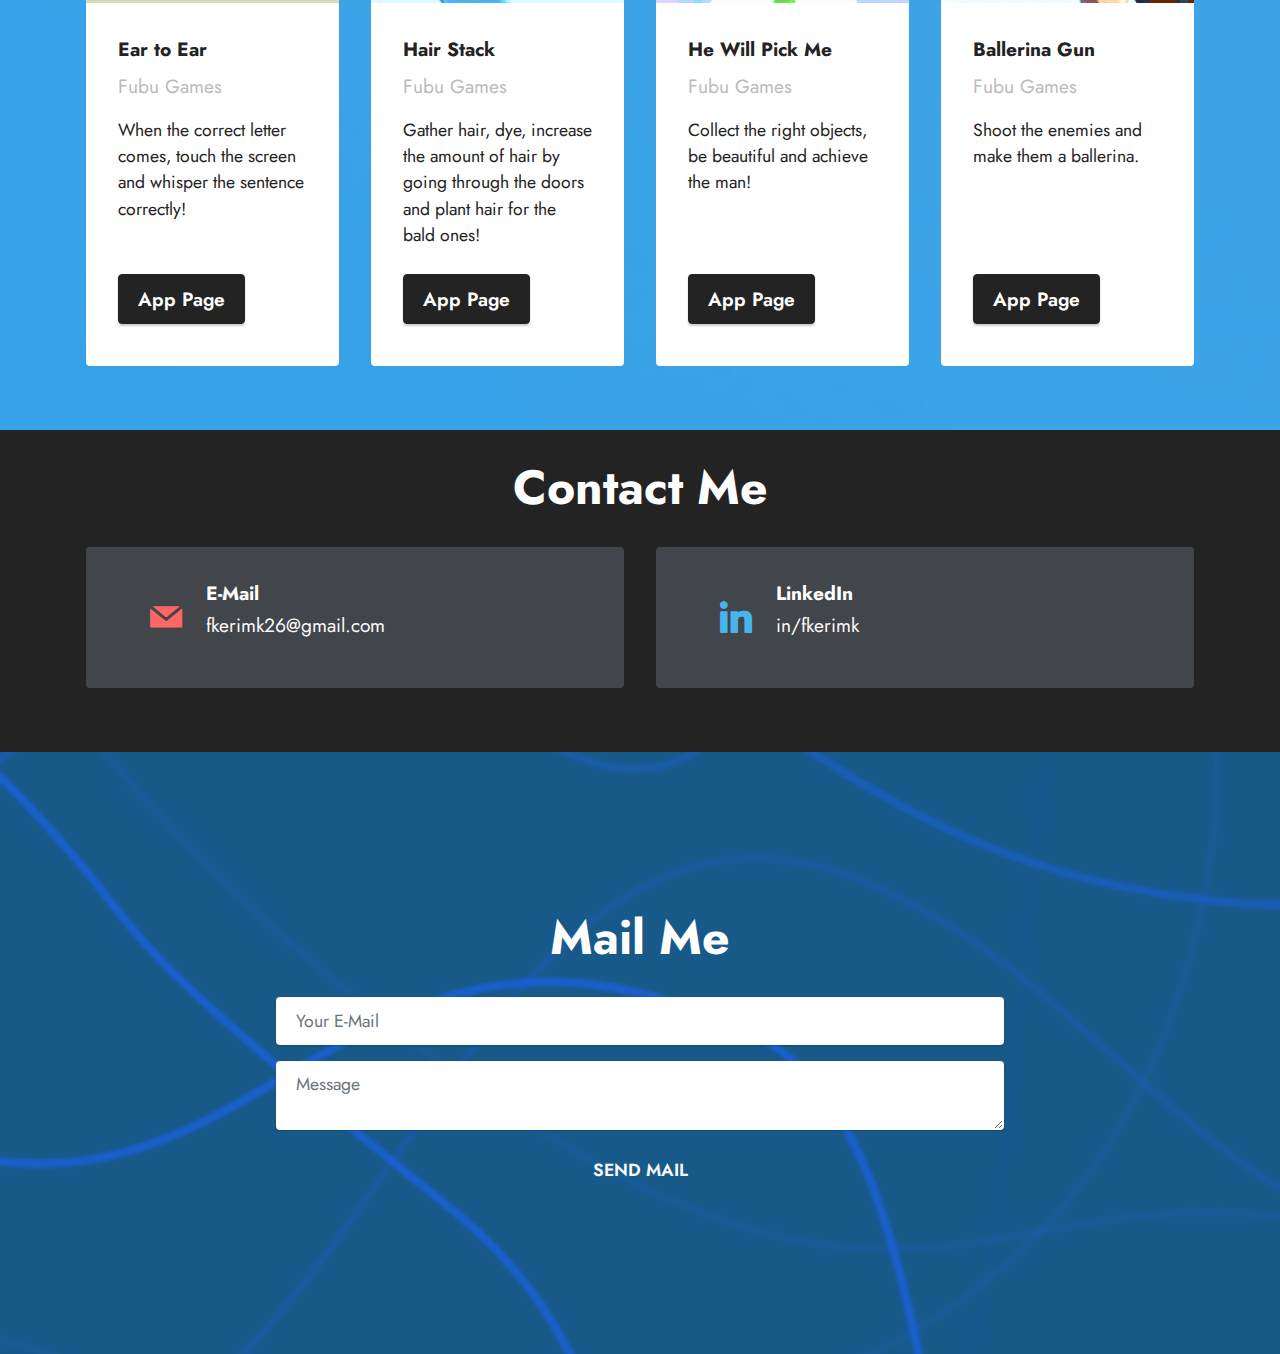
==== commit 3e7f4e0e: "Removed watermark *-*" ====
--- a/index.html
+++ b/index.html
@@ -6,7 +6,7 @@
   <meta http-equiv="X-UA-Compatible" content="IE=edge">
   <meta name="generator" content="Mobirise v5.8.4, mobirise.com">
   <meta name="viewport" content="width=device-width, initial-scale=1, minimum-scale=1">
-  <link rel="shortcut icon" href="assets/images/favicon.png" type="image/x-icon">
+  <link rel="shortcut icon" href="assets/images/newfavicon.png" type="image/x-icon">
   <meta name="description" content="Senior Game Developer">
   
   
@@ -45,7 +45,7 @@
             </button>
             <div class="collapse navbar-collapse" id="navbarSupportedContent">
                 <ul class="navbar-nav nav-dropdown nav-right" data-app-modern-menu="true"><li class="nav-item"><a class="nav-link link text-white display-4" href="index.html#top" target="_blank">Home</a></li>
-                    <li class="nav-item"><a class="nav-link link text-white display-4" href="index.html#features4-7">Games<br></a></li><li class="nav-item"><a class="nav-link link text-white display-4" href="index.html#contacts2-9">Contact Me<br></a></li><li class="nav-item"><a class="nav-link link text-white display-4" href="https://drive.google.com/file/d/1NpLsalBmWOJrHbIITzXQRGhJVBHS30pY/view?usp=sharing" target="_blank">CV</a>
+                    <li class="nav-item"><a class="nav-link link text-white display-4" href="index.html#features4-7">Games<br></a></li><li class="nav-item"><a class="nav-link link text-white display-4" href="index.html#contacts2-9">Contact Me<br></a></li><li class="nav-item"><a class="nav-link link text-white text-primary display-4" href="https://drive.google.com/file/d/1nA4d_eMqhISEpJNnUD70-KCrL29F6dAc/view?usp=share_link" target="_blank">CV</a>
                     </li></ul>
                 <div class="icons-menu">
                     <a class="iconfont-wrapper" href="mailto:fkerimk26@gmail.com">
@@ -54,9 +54,7 @@
                     <a class="iconfont-wrapper" href="https://www.linkedin.com/in/fkerimk/" target="_blank">
                         <span class="p-2 mbr-iconfont socicon-linkedin socicon" style="color: rgb(71, 181, 237); fill: rgb(71, 181, 237);"></span>
                     </a>
-                    <a class="iconfont-wrapper" href="https://wa.me/905059575822">
-                        <span class="p-2 mbr-iconfont socicon-whatsapp socicon" style="color: rgb(37, 211, 102); fill: rgb(37, 211, 102);"></span>
-                    </a>
+                    
                     
                 </div>
                 
@@ -77,10 +75,9 @@
             <div class="col-12 col-lg-12">
                 <h1 class="mbr-section-title mbr-fonts-style mbr-white mb-3 display-1"><strong>Furkan Kerim Karademir</strong></h1>
                 
-                <p class="mbr-text mbr-fonts-style mbr-white display-5">
-                    Senior Game Developer</p>
+                <p class="mbr-text mbr-fonts-style mbr-white display-5">Game Developer</p>
                 <div class="mbr-section-btn mt-3"><a class="btn btn-info display-4" href="index.html#features4-7">GAMES I MADE</a>
-                    <a class="btn btn-warning display-4" href="https://drive.google.com/file/d/1NpLsalBmWOJrHbIITzXQRGhJVBHS30pY/view?usp=sharing" target="_blank">CHECK OUT MY CV</a></div>
+                    <a class="btn btn-warning display-4" href="https://drive.google.com/file/d/1nA4d_eMqhISEpJNnUD70-KCrL29F6dAc/view?usp=share_link" target="_blank">CHECK OUT MY CV</a></div>
             </div>
         </div>
     </div>
@@ -574,31 +571,8 @@
                     </div>
                 </div>
             </div>
-            <div class="card col-12 col-md-6">
-                <div class="card-wrapper">
-                    <div class="image-wrapper">
-                        <span class="mbr-iconfont socicon-whatsapp socicon" style="color: rgb(37, 211, 102); fill: rgb(37, 211, 102);"></span>
-                    </div>
-                    <div class="text-wrapper">
-                        <h6 class="card-title mbr-fonts-style mb-1 display-7"><strong>WhatsApp</strong></h6>
-                        <p class="mbr-text mbr-fonts-style display-7">
-                            <a href="https://wa.me/905059575822" class="text-white">+90 (505) 957 58 22</a>
-                        </p>
-                    </div>
-                </div>
-            </div>
-            <div class="card col-12 col-md-6">
-                <div class="card-wrapper">
-                    <div class="image-wrapper">
-                        <span class="mbr-iconfont socicon-discord socicon" style="color: rgb(114, 137, 218); fill: rgb(114, 137, 218);"></span>
-                    </div>
-                    <div class="text-wrapper">
-                        <h6 class="card-title mbr-fonts-style mb-1 display-7">
-                            <strong>Discord</strong></h6>
-                        <p class="mbr-text mbr-fonts-style display-7">Imawashii#0001</p>
-                    </div>
-                </div>
-            </div>
+            
+            
         </div>
     </div>
 </section>
@@ -613,7 +587,7 @@
         </div>
         <div class="row justify-content-center mt-4">
             <div class="col-lg-8 mx-auto mbr-form" data-form-type="formoid">
-                <form action="https://mobirise.eu/" method="POST" class="mbr-form form-with-styler" data-form-title="Form Name"><input type="hidden" name="email" data-form-email="true" value="0+ATPQ40tybHpQEbJkT1l8bJA0FGGWe6FP+PauT0LD+G69LBOp2BSsF2YSHEDmQSssCJEPWjsZJUmJi/ASowkHUMco/cMwRdEMXmVLsx3N1f7XzpzQBWx1oM8sHTy5yV">
+                <form action="https://mobirise.eu/" method="POST" class="mbr-form form-with-styler" data-form-title="Form Name"><input type="hidden" name="email" data-form-email="true" value="WFk+rwSFqVmpwErptXW5B0g8HH/SOXlrH0dtttxcW/BLVlVDRADSrW95ITlbG8Iyj/vgWlr8pqE1LIGNHW9UZvUiSthR+9Hdt1x2ufegQYsGkByUyq48hAHfwS553bsB">
                     <div class="row">
                         <div hidden="hidden" data-form-alert="" class="alert alert-success col-12">Thank you for getting in touch. I will reply you as soon as possible ^^</div>
                         <div hidden="hidden" data-form-alert-danger="" class="alert alert-danger col-12">
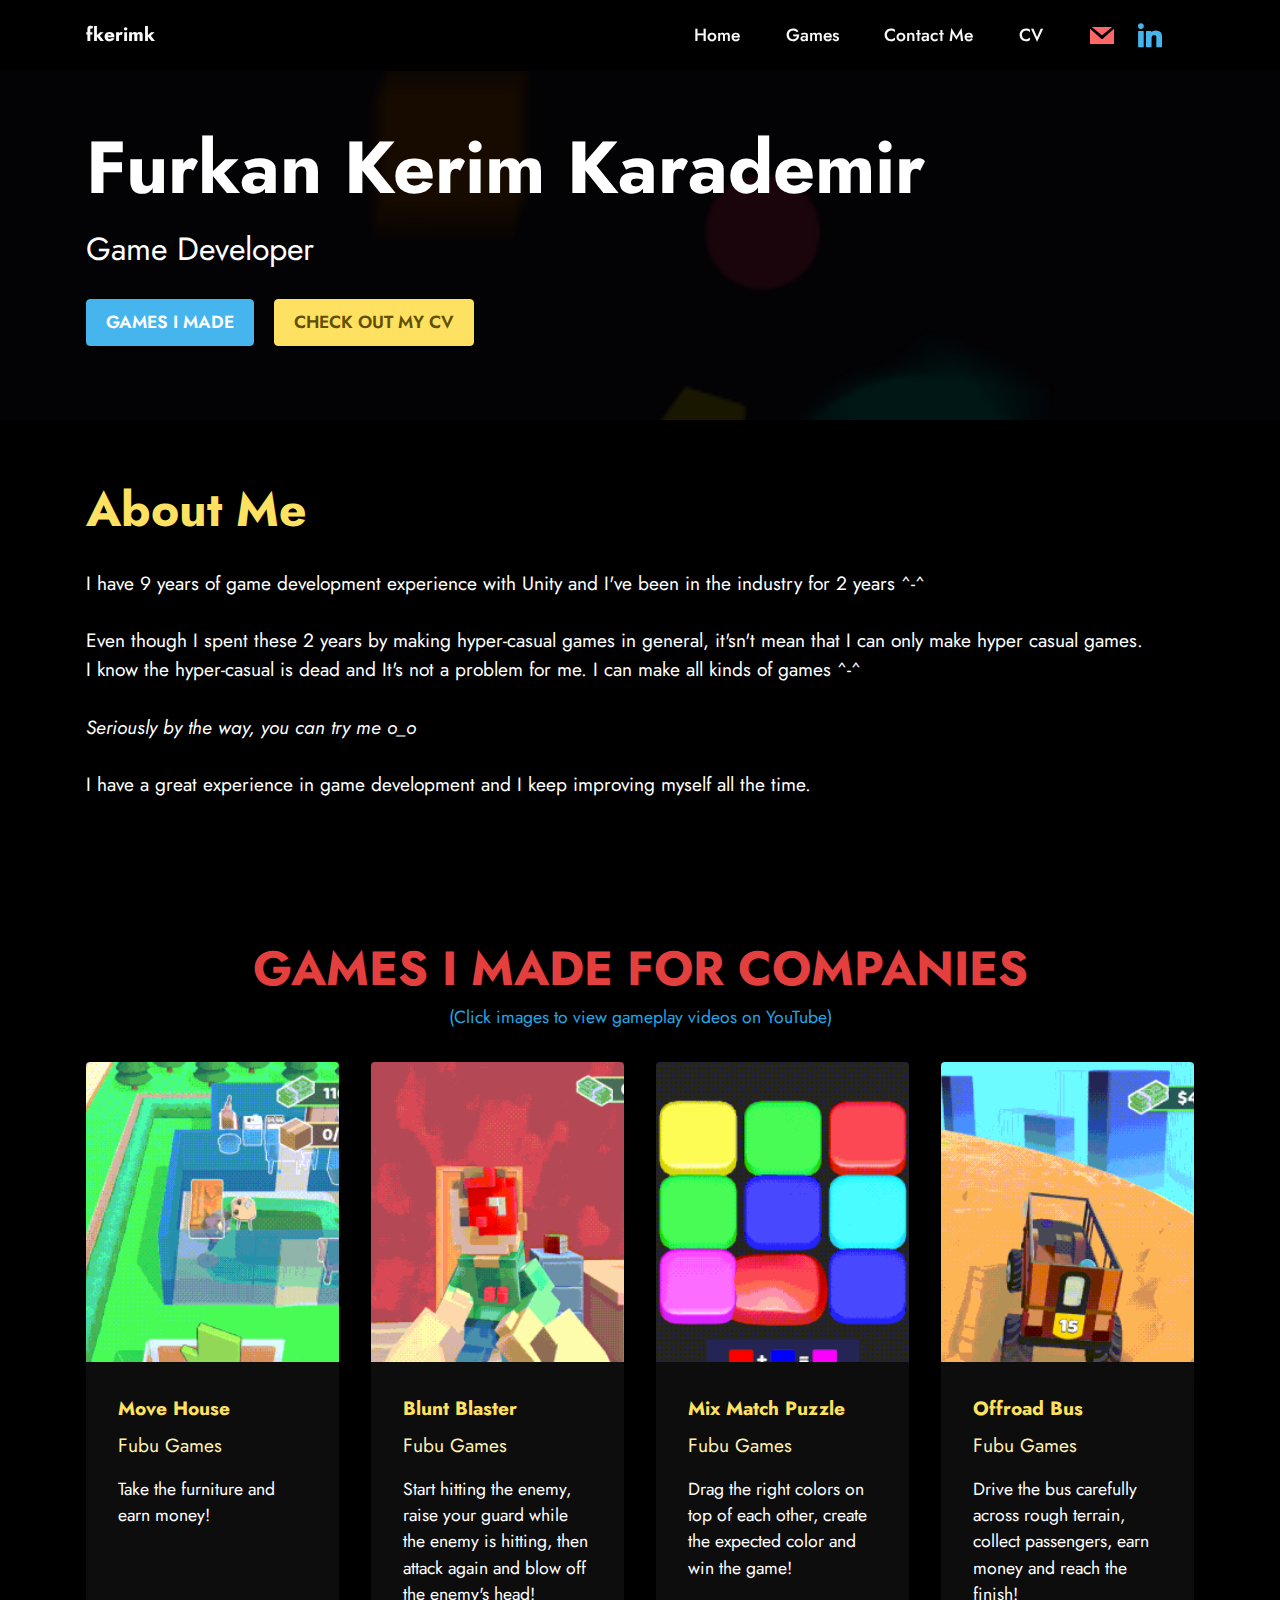
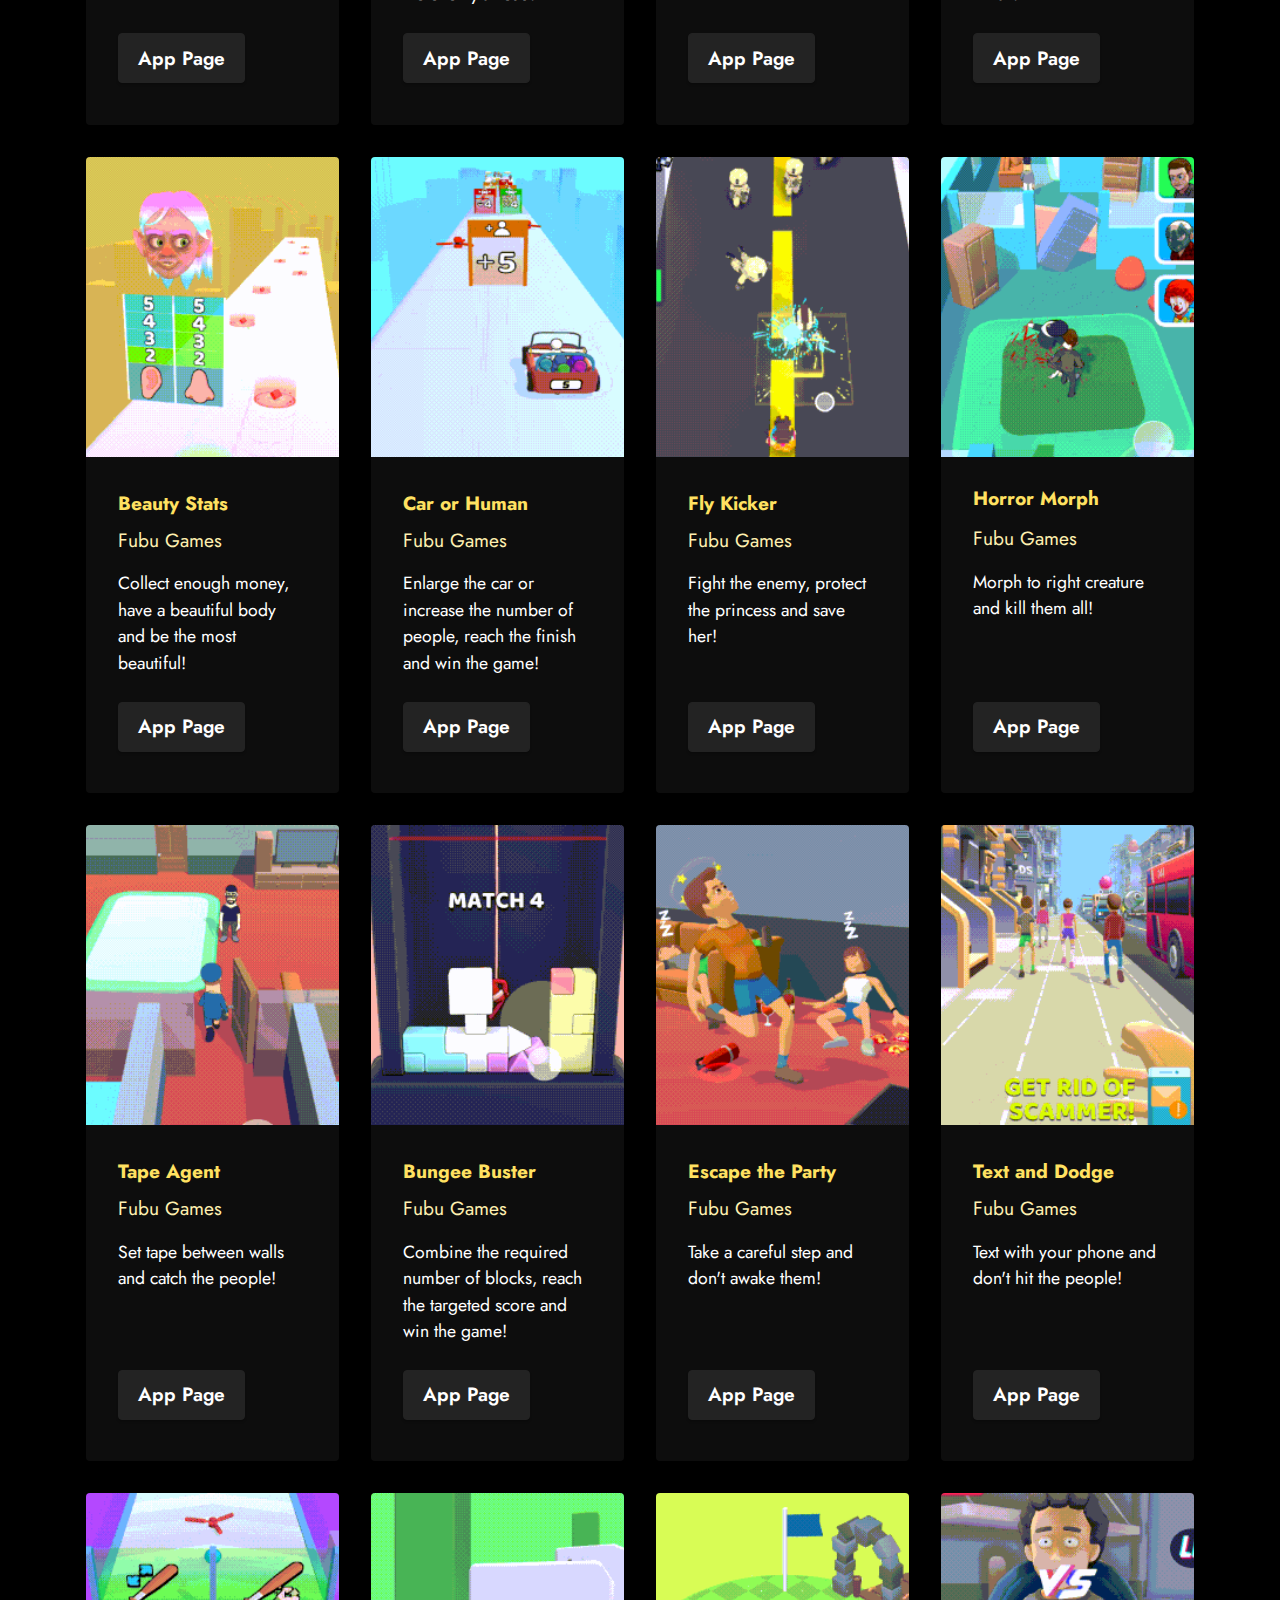
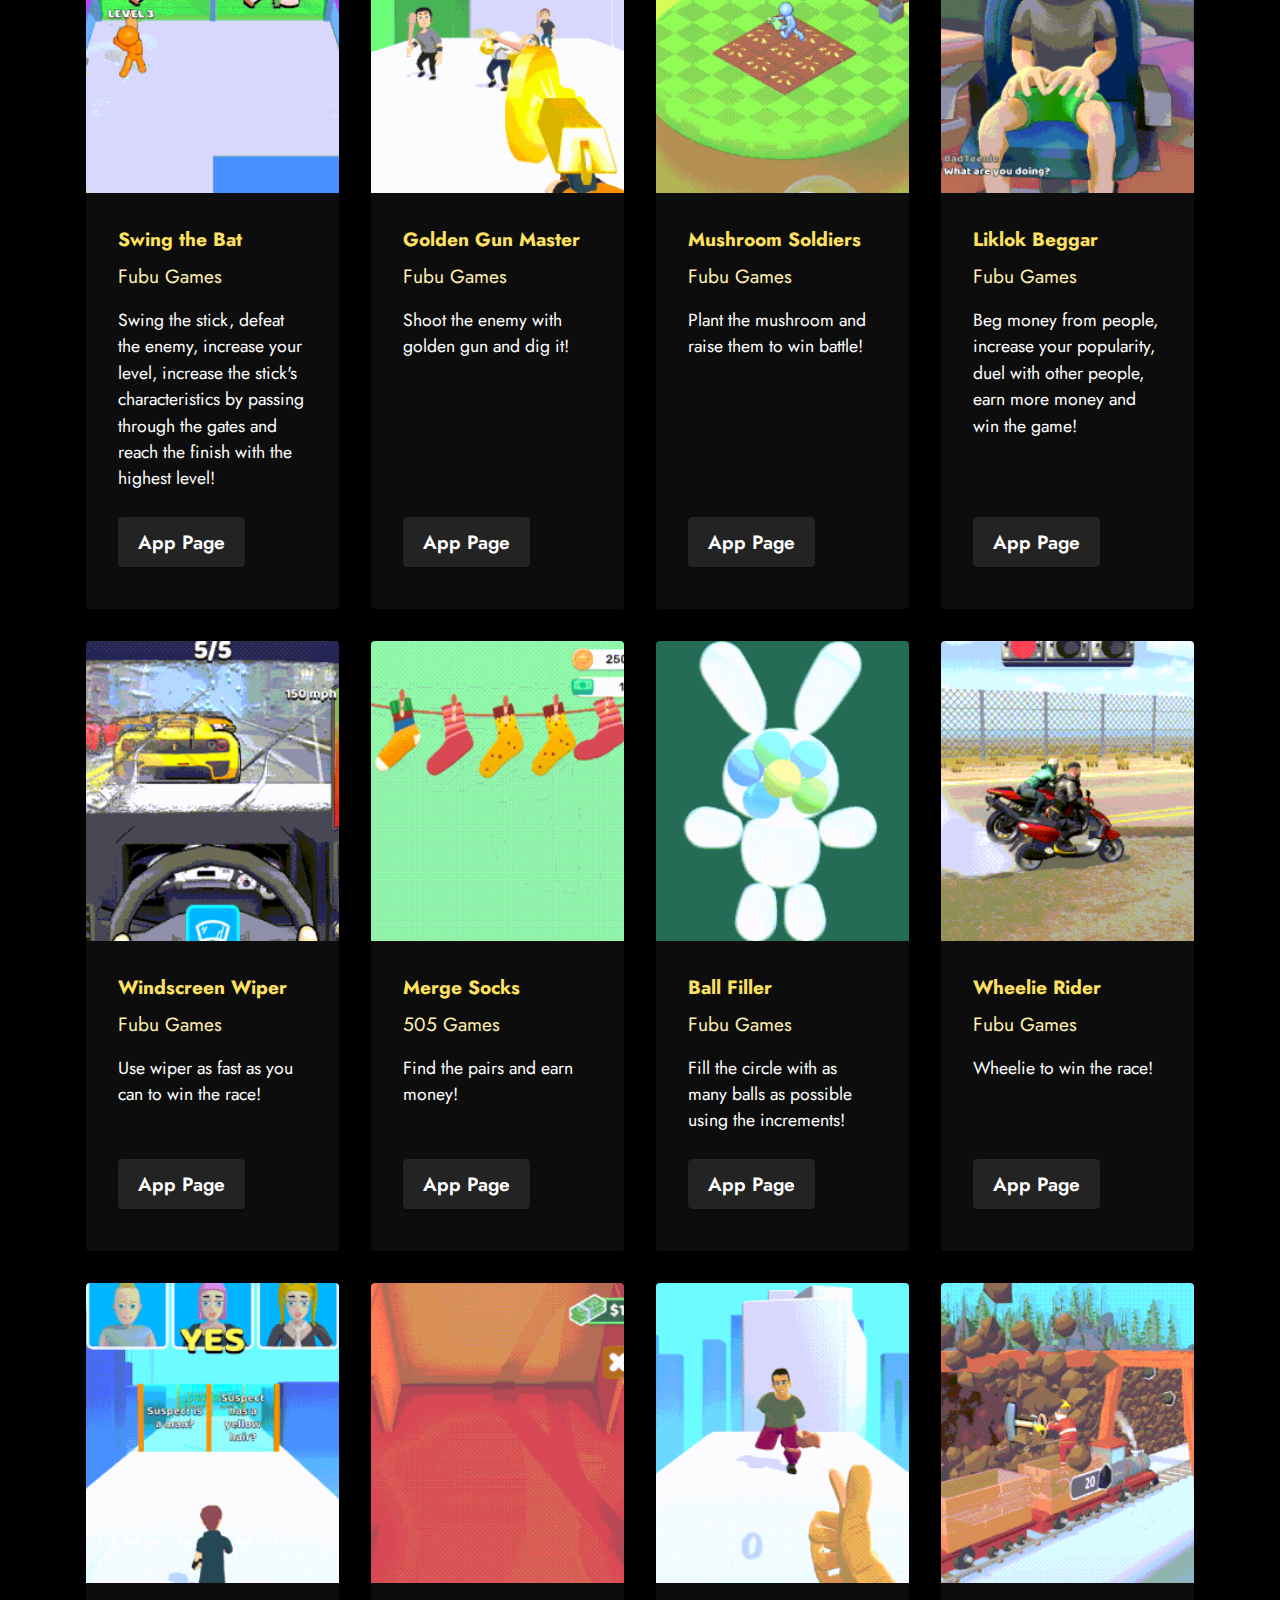
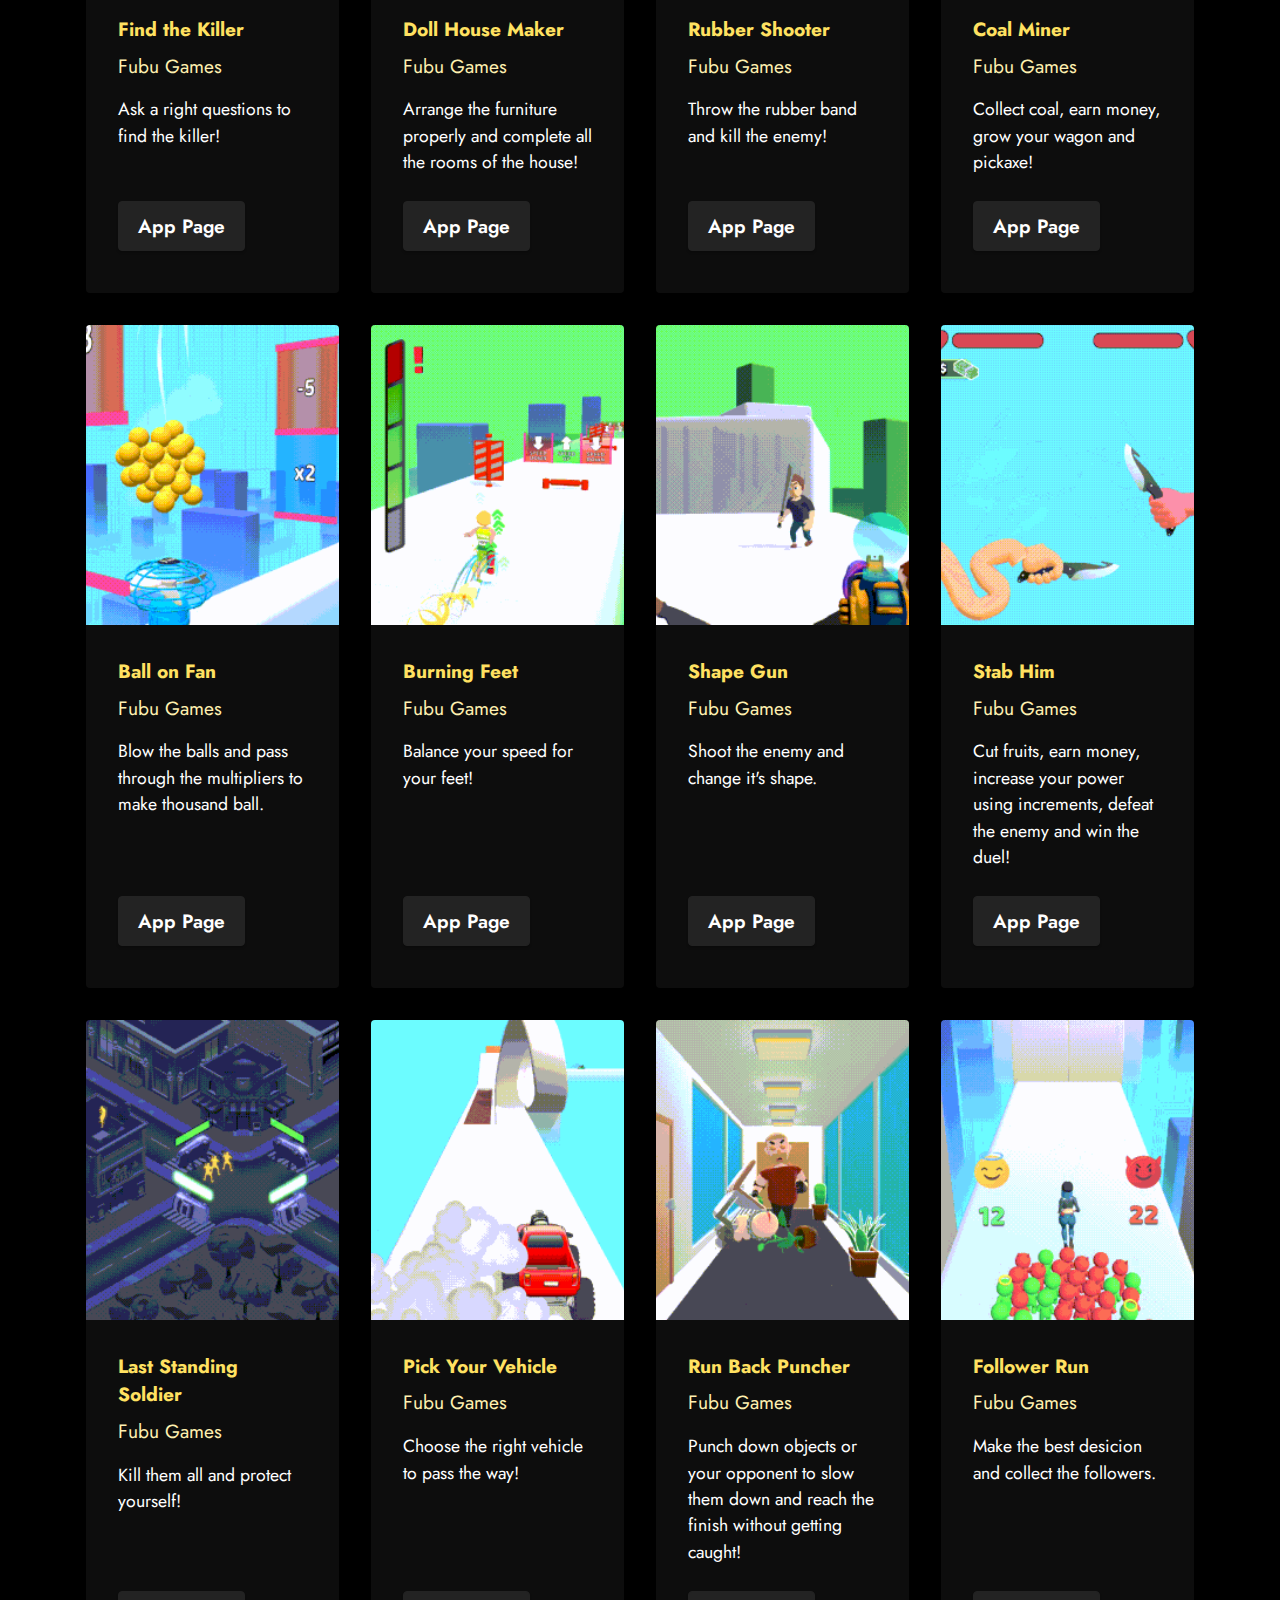
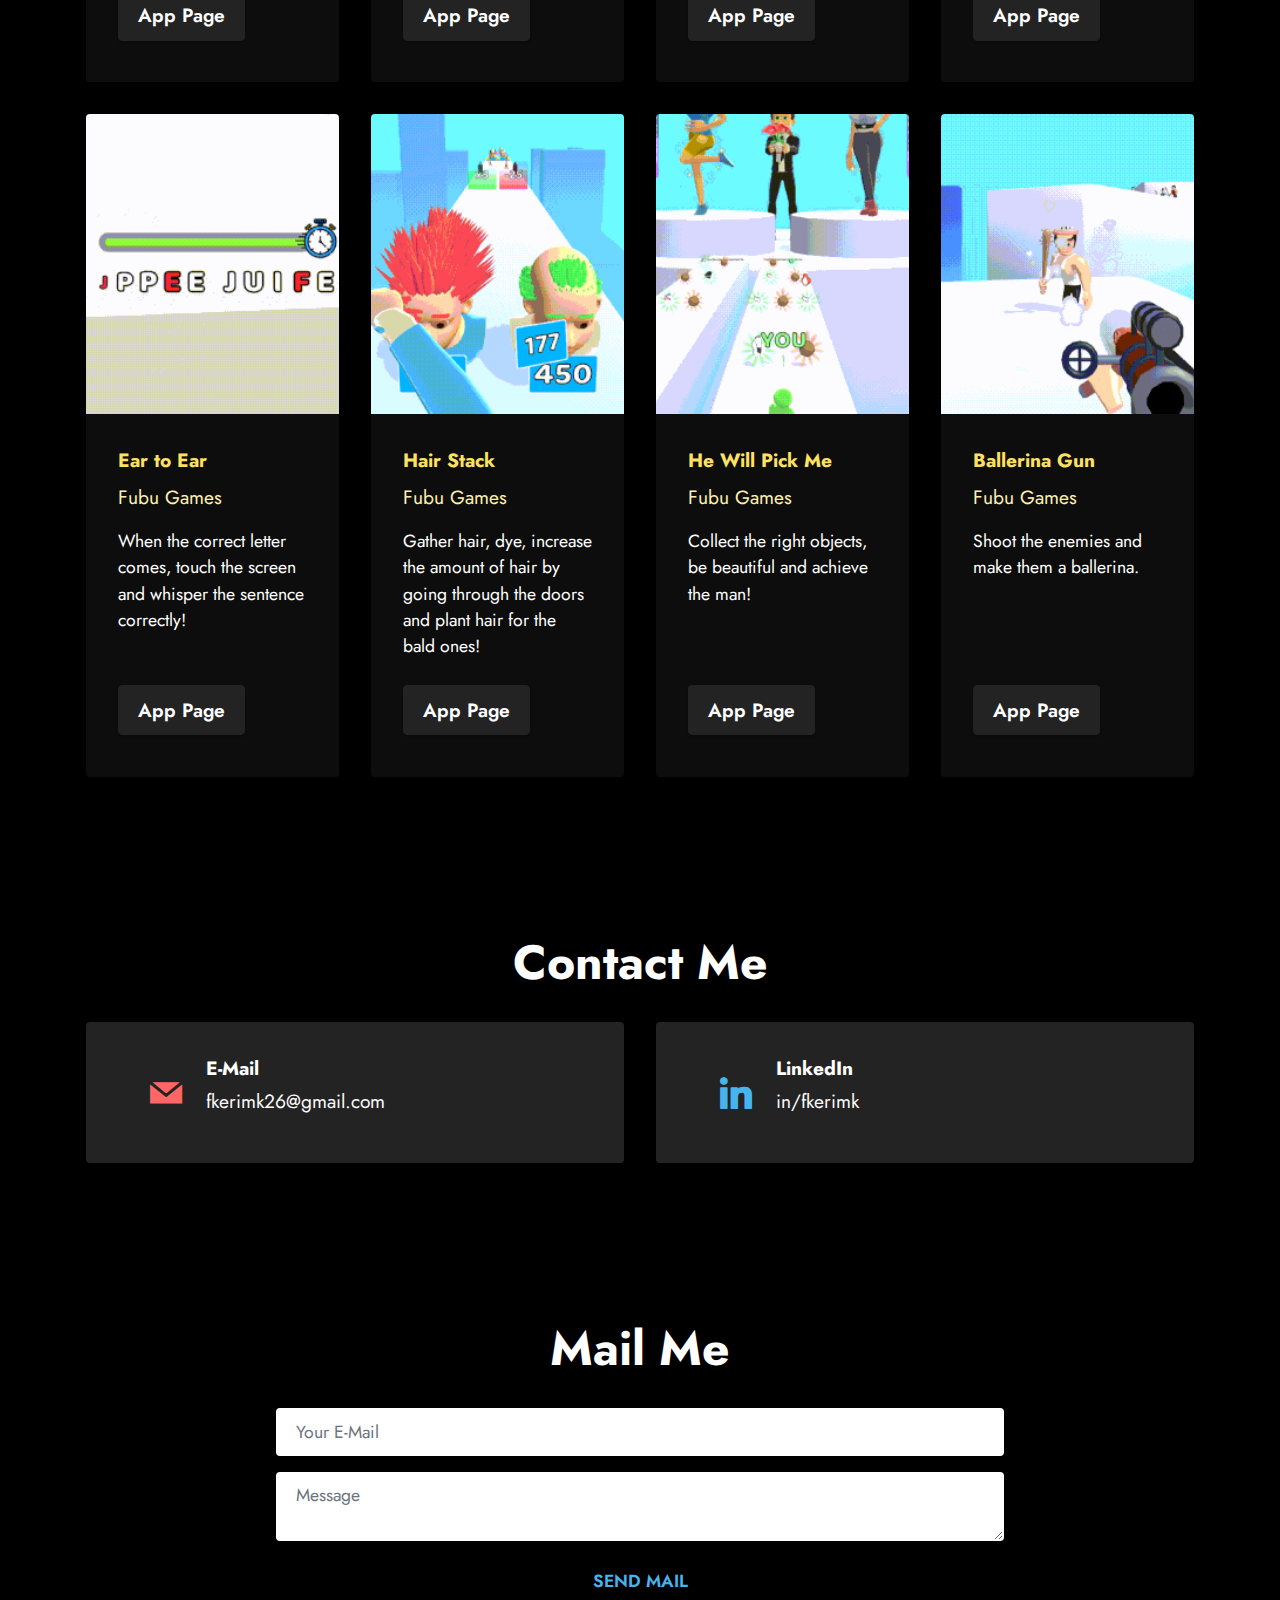
==== commit ca1477ac: "Page update" ====
--- a/index.html
+++ b/index.html
@@ -68,7 +68,7 @@
     
 
     
-    <div class="mbr-overlay" style="opacity: 0.9; background-color: rgb(228, 63, 63);"></div>
+    <div class="mbr-overlay" style="opacity: 0.9; background-color: rgb(0, 0, 0);"></div>
 
     <div class="container">
         <div class="row justify-content-center">
@@ -83,13 +83,27 @@
     </div>
 </section>
 
+<section data-bs-version="5.1" class="content5 cid-tFCDszX9CX" id="content5-s">
+    
+    <div class="container">
+        <div class="row justify-content-center">
+            <div class="col-md-12 col-lg-12">
+                <h3 class="mbr-section-title mbr-fonts-style mb-4 display-2">
+                    <strong>About Me</strong></h3>
+                
+                <p class="mbr-text mbr-fonts-style display-7">
+                    I have 9 years of game development experience with Unity and I've been in the industry for 2 years ^-^<br><br>Even though I spent these 2 years by making hyper-casual games in general,&nbsp;it'sn't mean that I can only make hyper casual games.<br>I know&nbsp;the hyper-casual is dead and It's not a problem for me. I can make all kinds of games ^-^<br><br><em>Seriously by the way, you can try me o_o</em><br><br>I have a great experience in game development and I keep improving myself all the time.<br></p>
+            </div>
+        </div>
+    </div>
+</section>
+
 <section data-bs-version="5.1" class="features4 cid-tBfVo2c2Dn" id="features4-7">
     
-    <div class="mbr-overlay"></div>
+    
     <div class="container">
         <div class="mbr-section-head">
-            <h4 class="mbr-section-title mbr-fonts-style align-center mb-0 display-2">
-                <strong>GAMES I MADE</strong></h4>
+            <h4 class="mbr-section-title mbr-fonts-style align-center mb-0 display-2"><strong>GAMES I MADE FOR COMPANIES</strong></h4>
             <h5 class="mbr-section-subtitle mbr-fonts-style align-center mb-0 mt-2 display-4">(Click images to view gameplay videos on YouTube)</h5>
         </div>
         <div class="row mt-4">
@@ -579,7 +593,7 @@
 
 <section data-bs-version="5.1" class="form5 cid-tBhL3qHWkV" id="form5-f">
     
-    <div class="mbr-overlay"></div>
+    
     <div class="container">
         <div class="mbr-section-head">
             <h3 class="mbr-section-title mbr-fonts-style align-center mb-0 display-2"><strong>Mail Me</strong></h3>
@@ -587,7 +601,7 @@
         </div>
         <div class="row justify-content-center mt-4">
             <div class="col-lg-8 mx-auto mbr-form" data-form-type="formoid">
-                <form action="https://mobirise.eu/" method="POST" class="mbr-form form-with-styler" data-form-title="Form Name"><input type="hidden" name="email" data-form-email="true" value="WFk+rwSFqVmpwErptXW5B0g8HH/SOXlrH0dtttxcW/BLVlVDRADSrW95ITlbG8Iyj/vgWlr8pqE1LIGNHW9UZvUiSthR+9Hdt1x2ufegQYsGkByUyq48hAHfwS553bsB">
+                <form action="https://mobirise.eu/" method="POST" class="mbr-form form-with-styler" data-form-title="Form Name"><input type="hidden" name="email" data-form-email="true" value="jMrZwuJw0eF1EkVSARstIVYmgUBfr04taShUpA+aNvvhfsjygCrSz1RurmTfMbrJlzoYg9GzPeFKRO2QK+e+aTSlU9/i7BSjZKi75EXC5htVozov78hQ7UAQj/1F3QAo">
                     <div class="row">
                         <div hidden="hidden" data-form-alert="" class="alert alert-success col-12">Thank you for getting in touch. I will reply you as soon as possible ^^</div>
                         <div hidden="hidden" data-form-alert-danger="" class="alert alert-danger col-12">
@@ -603,7 +617,7 @@
                         <div class="col-12 form-group mb-3" data-for="textarea">
                             <textarea name="textarea" placeholder="Message" data-form-field="textarea" class="form-control" id="textarea-form5-f"></textarea>
                         </div>
-                        <div class="col-lg-12 col-md-12 col-sm-12 align-center mbr-section-btn"><button type="submit" class="btn btn-white-outline display-4">SEND MAIL</button></div>
+                        <div class="col-lg-12 col-md-12 col-sm-12 align-center mbr-section-btn"><button type="submit" class="btn btn-info-outline display-4">SEND MAIL</button></div>
                     </div>
                 </form>
             </div>
--- a/assets/mobirise/css/mbr-additional.css
+++ b/assets/mobirise/css/mbr-additional.css
@@ -1049,8 +1049,8 @@
   }
 }
 .cid-tBhrhTYJGR {
-  padding-top: 10rem;
-  padding-bottom: 7rem;
+  padding-top: 8rem;
+  padding-bottom: 4rem;
   background-image: url("../../../assets/images/animated-background-2.gif");
 }
 .cid-tBhrhTYJGR .mbr-fallback-image.disabled {
@@ -1072,14 +1072,24 @@
 .cid-tBhrhTYJGR .mbr-section-btn {
   color: #ffffff;
 }
+.cid-tFCDszX9CX {
+  padding-top: 4rem;
+  padding-bottom: 4rem;
+  background-color: #000000;
+}
+.cid-tFCDszX9CX .mbr-section-title {
+  color: #ffe161;
+}
+.cid-tFCDszX9CX .mbr-section-subtitle {
+  color: #ffb18a;
+}
+.cid-tFCDszX9CX .mbr-text {
+  color: #ffffff;
+}
 .cid-tBfVo2c2Dn {
-  padding-top: 2rem;
-  padding-bottom: 2rem;
-  background-image: url("../../../assets/images/animated-background-5.gif");
-}
-.cid-tBfVo2c2Dn .mbr-overlay {
-  background: #22a5e5;
-  opacity: 0.8;
+  padding-top: 4rem;
+  padding-bottom: 4rem;
+  background-color: #000000;
 }
 .cid-tBfVo2c2Dn img,
 .cid-tBfVo2c2Dn .item-img {
@@ -1099,7 +1109,7 @@
 .cid-tBfVo2c2Dn .item-wrapper {
   position: relative;
   border-radius: 4px;
-  background: #ffffff;
+  background: #0d0d0d;
   height: 100%;
   display: flex;
   flex-flow: column nowrap;
@@ -1124,26 +1134,28 @@
   margin-top: auto !important;
 }
 .cid-tBfVo2c2Dn .mbr-section-title {
-  color: #ffffff;
+  color: #e43f3f;
 }
 .cid-tBfVo2c2Dn .mbr-text,
 .cid-tBfVo2c2Dn .mbr-section-btn {
   text-align: left;
+  color: #ffffff;
 }
 .cid-tBfVo2c2Dn .item-title {
   text-align: left;
+  color: #ffe161;
 }
 .cid-tBfVo2c2Dn .item-subtitle {
   text-align: left;
-  color: #bbbbbb;
+  color: #fff0b0;
 }
 .cid-tBfVo2c2Dn .mbr-section-subtitle {
-  color: #fafafa;
+  color: #22a5e5;
 }
 .cid-tBg03aAzmV {
-  padding-top: 2rem;
-  padding-bottom: 2rem;
-  background-color: #232323;
+  padding-top: 4rem;
+  padding-bottom: 4rem;
+  background-color: #000000;
 }
 .cid-tBg03aAzmV .mbr-fallback-image.disabled {
   display: none;
@@ -1165,7 +1177,7 @@
   margin-bottom: 2rem;
   display: flex;
   border-radius: 4px;
-  background: #424549;
+  background: #232323;
 }
 @media (max-width: 991px) {
   .cid-tBg03aAzmV .card-wrapper {
@@ -1192,13 +1204,13 @@
   color: #ffffff;
 }
 .cid-tBhL3qHWkV {
-  padding-top: 10rem;
+  padding-top: 4rem;
   padding-bottom: 10rem;
-  background-image: url("../../../assets/images/animated-background-3.gif");
+  background-color: #000000;
 }
 .cid-tBhL3qHWkV .mbr-overlay {
-  background-color: #22a5e5;
-  opacity: 0.5;
+  background-color: #000000;
+  opacity: 0.9;
 }
 .cid-tBhL3qHWkV form .mbr-section-btn {
   text-align: center;
--- a/assets/mobirise/css/mbr-additional.css
+++ b/assets/mobirise/css/mbr-additional.css
@@ -1049,8 +1049,8 @@
   }
 }
 .cid-tBhrhTYJGR {
-  padding-top: 10rem;
-  padding-bottom: 7rem;
+  padding-top: 8rem;
+  padding-bottom: 4rem;
   background-image: url("../../../assets/images/animated-background-2.gif");
 }
 .cid-tBhrhTYJGR .mbr-fallback-image.disabled {
@@ -1072,14 +1072,24 @@
 .cid-tBhrhTYJGR .mbr-section-btn {
   color: #ffffff;
 }
+.cid-tFCDszX9CX {
+  padding-top: 4rem;
+  padding-bottom: 4rem;
+  background-color: #000000;
+}
+.cid-tFCDszX9CX .mbr-section-title {
+  color: #ffe161;
+}
+.cid-tFCDszX9CX .mbr-section-subtitle {
+  color: #ffb18a;
+}
+.cid-tFCDszX9CX .mbr-text {
+  color: #ffffff;
+}
 .cid-tBfVo2c2Dn {
-  padding-top: 2rem;
-  padding-bottom: 2rem;
-  background-image: url("../../../assets/images/animated-background-5.gif");
-}
-.cid-tBfVo2c2Dn .mbr-overlay {
-  background: #22a5e5;
-  opacity: 0.8;
+  padding-top: 4rem;
+  padding-bottom: 4rem;
+  background-color: #000000;
 }
 .cid-tBfVo2c2Dn img,
 .cid-tBfVo2c2Dn .item-img {
@@ -1099,7 +1109,7 @@
 .cid-tBfVo2c2Dn .item-wrapper {
   position: relative;
   border-radius: 4px;
-  background: #ffffff;
+  background: #0d0d0d;
   height: 100%;
   display: flex;
   flex-flow: column nowrap;
@@ -1124,26 +1134,28 @@
   margin-top: auto !important;
 }
 .cid-tBfVo2c2Dn .mbr-section-title {
-  color: #ffffff;
+  color: #e43f3f;
 }
 .cid-tBfVo2c2Dn .mbr-text,
 .cid-tBfVo2c2Dn .mbr-section-btn {
   text-align: left;
+  color: #ffffff;
 }
 .cid-tBfVo2c2Dn .item-title {
   text-align: left;
+  color: #ffe161;
 }
 .cid-tBfVo2c2Dn .item-subtitle {
   text-align: left;
-  color: #bbbbbb;
+  color: #fff0b0;
 }
 .cid-tBfVo2c2Dn .mbr-section-subtitle {
-  color: #fafafa;
+  color: #22a5e5;
 }
 .cid-tBg03aAzmV {
-  padding-top: 2rem;
-  padding-bottom: 2rem;
-  background-color: #232323;
+  padding-top: 4rem;
+  padding-bottom: 4rem;
+  background-color: #000000;
 }
 .cid-tBg03aAzmV .mbr-fallback-image.disabled {
   display: none;
@@ -1165,7 +1177,7 @@
   margin-bottom: 2rem;
   display: flex;
   border-radius: 4px;
-  background: #424549;
+  background: #232323;
 }
 @media (max-width: 991px) {
   .cid-tBg03aAzmV .card-wrapper {
@@ -1192,13 +1204,13 @@
   color: #ffffff;
 }
 .cid-tBhL3qHWkV {
-  padding-top: 10rem;
+  padding-top: 4rem;
   padding-bottom: 10rem;
-  background-image: url("../../../assets/images/animated-background-3.gif");
+  background-color: #000000;
 }
 .cid-tBhL3qHWkV .mbr-overlay {
-  background-color: #22a5e5;
-  opacity: 0.5;
+  background-color: #000000;
+  opacity: 0.9;
 }
 .cid-tBhL3qHWkV form .mbr-section-btn {
   text-align: center;
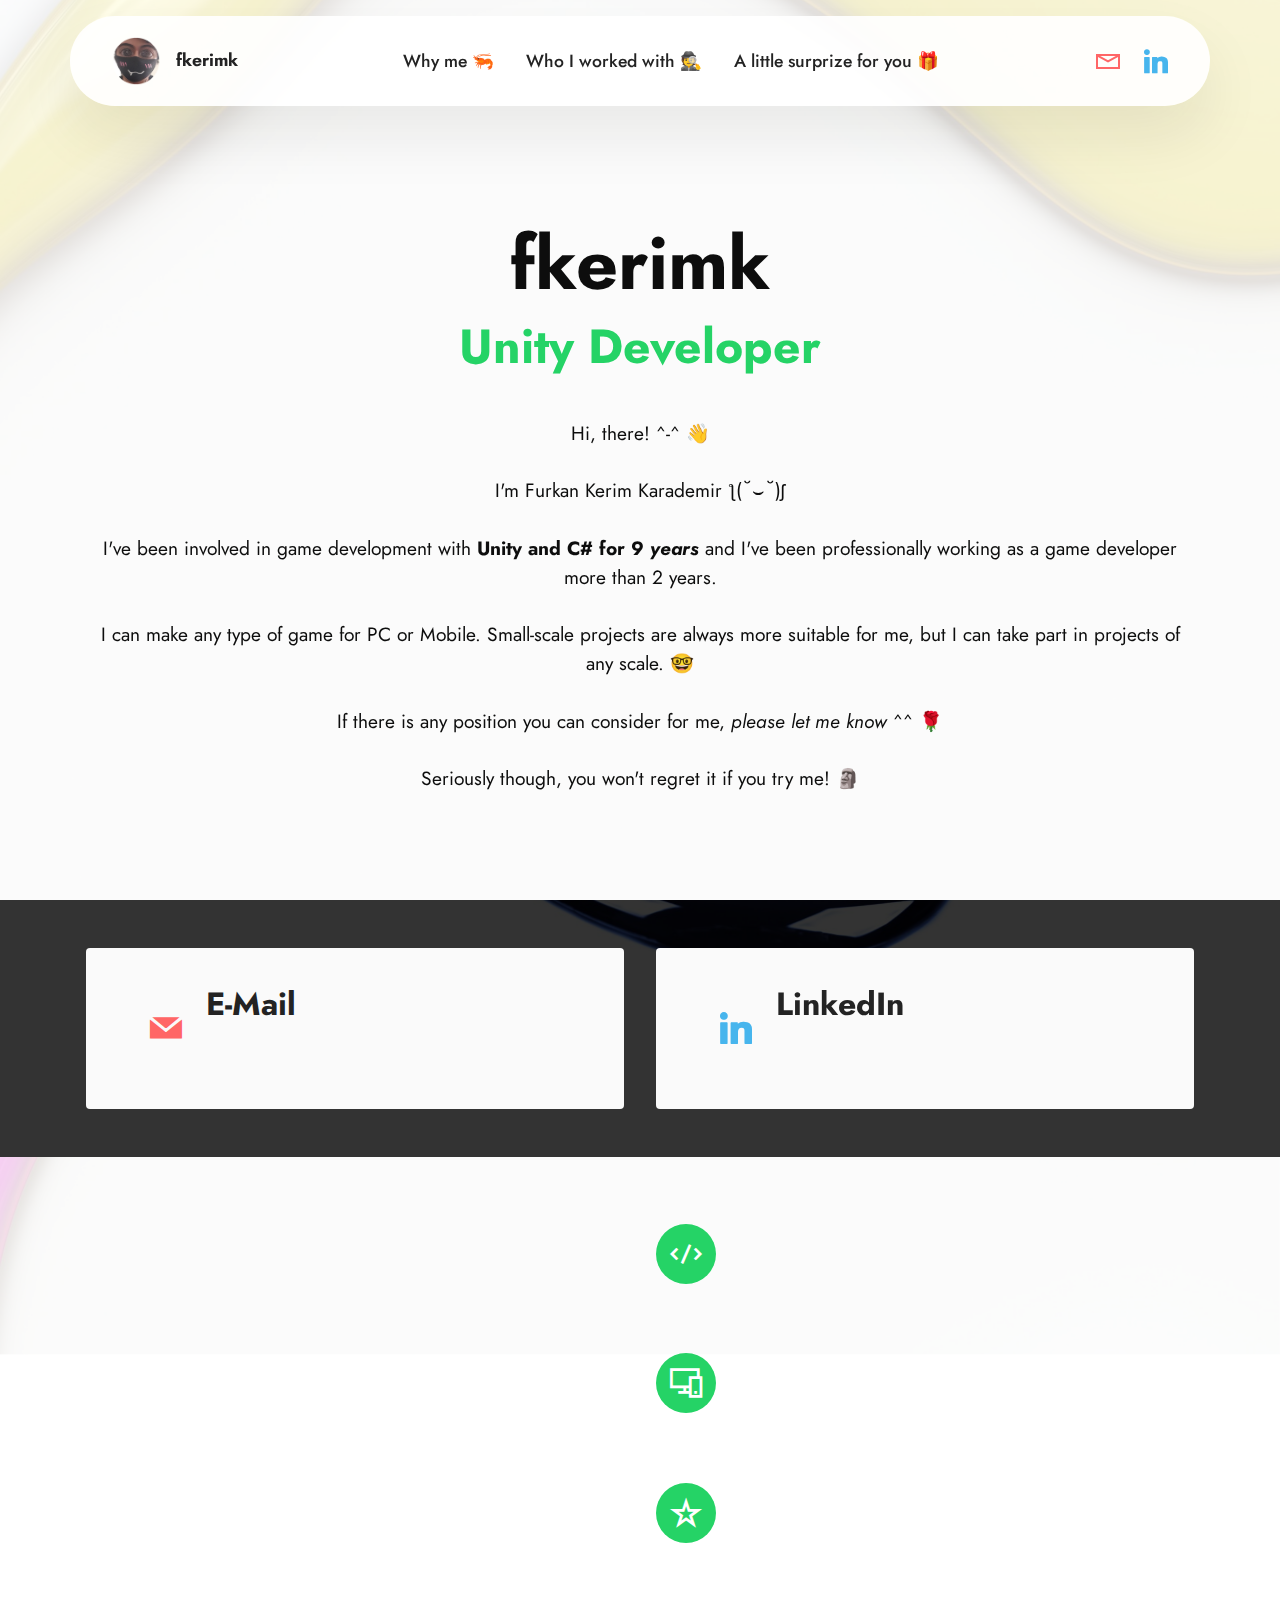
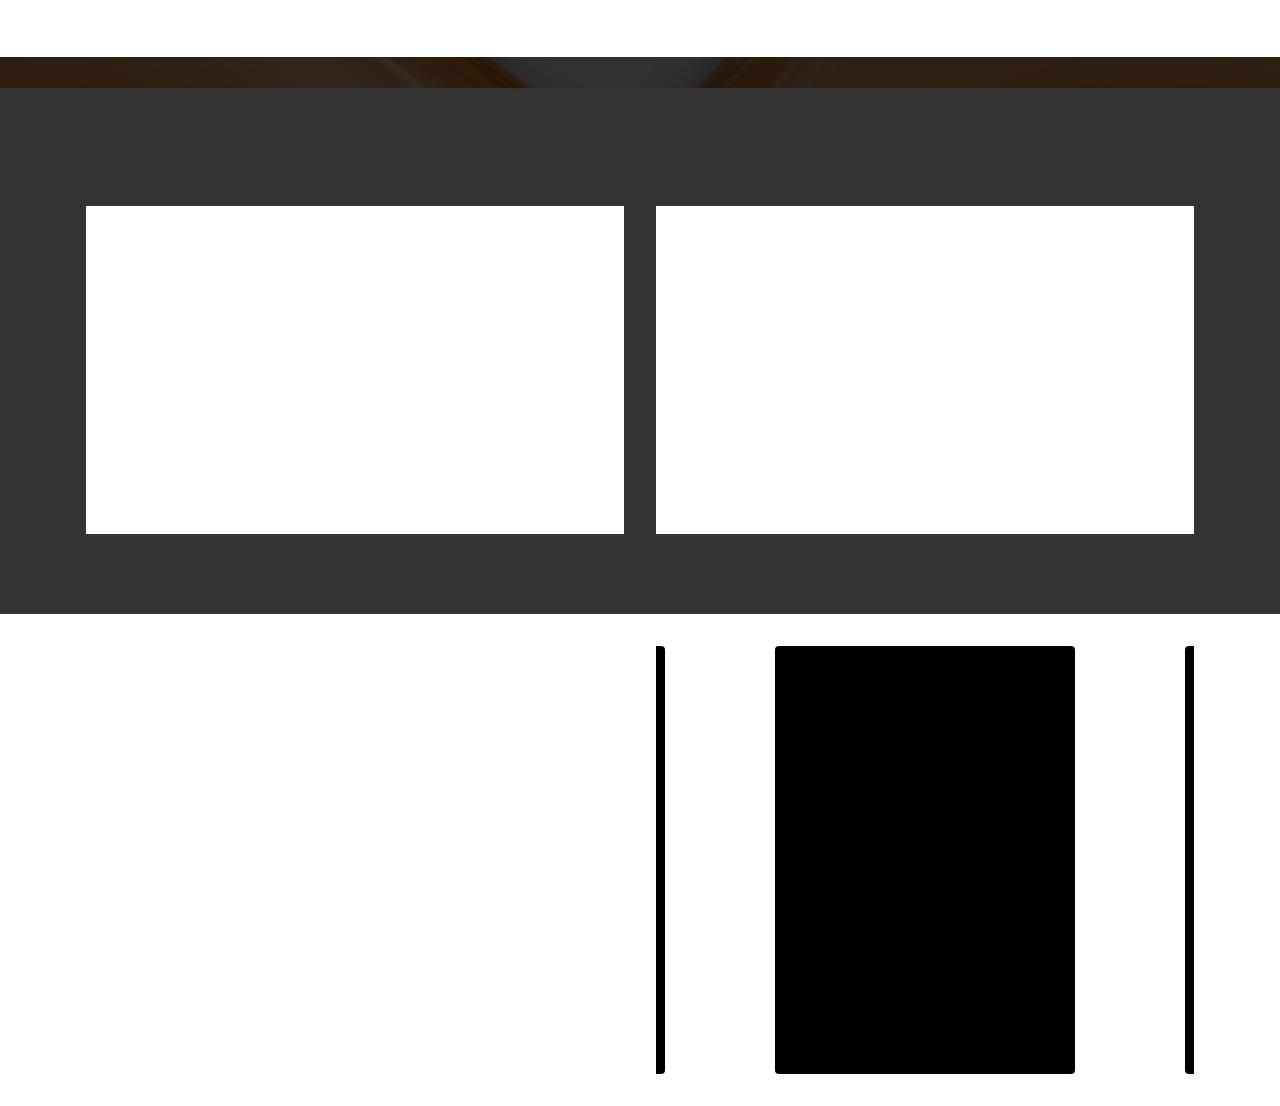
==== commit 77ac25c8: "Overall Site Update" ====
--- a/index.html
+++ b/index.html
@@ -1,19 +1,22 @@
 <!DOCTYPE html>
 <html  >
-<head>
-  <!-- Site made with Mobirise Website Builder v5.8.4, https://mobirise.com -->
+<head><link rel="stylesheet" href="additional.css">
+  <!-- Site made with Mobirise Website Builder v5.9.0, https://mobirise.com -->
   <meta charset="UTF-8">
   <meta http-equiv="X-UA-Compatible" content="IE=edge">
-  <meta name="generator" content="Mobirise v5.8.4, mobirise.com">
+  <meta name="generator" content="Mobirise v5.9.0, mobirise.com">
   <meta name="viewport" content="width=device-width, initial-scale=1, minimum-scale=1">
-  <link rel="shortcut icon" href="assets/images/newfavicon.png" type="image/x-icon">
-  <meta name="description" content="Senior Game Developer">
-  
-  
-  <title>Furkan Kerim Karademir</title>
+  <link rel="shortcut icon" href="assets/images/favicon.png" type="image/x-icon">
+  <meta name="description" content="Game Developer">
+  
+  
+  <title>fkerimk</title>
+  <link rel="stylesheet" href="assets/web/assets/mobirise-icons2/mobirise2.css">
   <link rel="stylesheet" href="assets/bootstrap/css/bootstrap.min.css">
   <link rel="stylesheet" href="assets/bootstrap/css/bootstrap-grid.min.css">
   <link rel="stylesheet" href="assets/bootstrap/css/bootstrap-reboot.min.css">
+  <link rel="stylesheet" href="assets/parallax/jarallax.css">
+  <link rel="stylesheet" href="assets/animatecss/animate.css">
   <link rel="stylesheet" href="assets/dropdown/css/style.css">
   <link rel="stylesheet" href="assets/socicon/css/styles.css">
   <link rel="stylesheet" href="assets/theme/css/style.css">
@@ -27,538 +30,88 @@
 </head>
 <body>
   
-  <section data-bs-version="5.1" class="menu menu3 cid-tBf02tqUDt" once="menu" id="menu3-0">
+  <section data-bs-version="5.1" class="menu menu2 cid-tOl4lwPKJb" once="menu" id="menu02-15">
+	
+
+	<nav class="navbar navbar-dropdown navbar-fixed-top navbar-expand-lg">
+		<div class="container">
+			<div class="navbar-brand">
+				<span class="navbar-logo">
+					<a href="index.html#top">
+						<img src="assets/images/favicon.png" alt="Here, some love for you! ^-^ 🙌💖" style="height: 3rem;">
+					</a>
+				</span>
+				<span class="navbar-caption-wrap"><a class="navbar-caption text-black text-primary display-4" href="index.html#top">fkerimk</a></span>
+			</div>
+			<button class="navbar-toggler" type="button" data-toggle="collapse" data-bs-toggle="collapse" data-target="#navbarSupportedContent" data-bs-target="#navbarSupportedContent" aria-controls="navbarNavAltMarkup" aria-expanded="false" aria-label="Toggle navigation">
+				<div class="hamburger">
+					<span></span>
+					<span></span>
+					<span></span>
+					<span></span>
+				</div>
+			</button>
+			<div class="collapse navbar-collapse" id="navbarSupportedContent">
+				<ul class="navbar-nav nav-dropdown nav-right" data-app-modern-menu="true"><li class="nav-item">
+						<a class="nav-link link text-black text-primary display-4" href="index.html#features13-z">Why me 🦐</a>
+					</li>
+					<li class="nav-item">
+						<a class="nav-link link text-black text-primary display-4" href="index.html#clients03-17" aria-expanded="false">Who I worked with 🕵️</a>
+					</li>
+					<li class="nav-item">
+						<a class="nav-link link text-black text-primary display-4" href="https://www.youtube.com/shorts/nI-an_Gh7OA" target="_blank">A little surprize for you 🎁</a>
+					</li></ul>
+				<div class="icons-menu">
+					<a class="iconfont-wrapper" href="mailto:fkerimk26@gmail.com">
+						<span class="p-2 mbr-iconfont mobi-mbri-letter mobi-mbri" style="color: rgb(255, 102, 102); fill: rgb(255, 102, 102);"></span>
+					</a>
+					<a class="iconfont-wrapper" href="https://www.linkedin.com/in/fkerimk/" target="_blank">
+						<span class="p-2 mbr-iconfont socicon-linkedin socicon" style="color: rgb(71, 181, 237); fill: rgb(71, 181, 237);"></span>
+					</a>
+					
+					
+				</div>
+				
+			</div>
+		</div>
+	</nav>
+</section>
+
+<section data-bs-version="5.1" class="header5 cid-tBhrhTYJGR mbr-fullscreen mbr-parallax-background" id="header5-b">
+
     
-    <nav class="navbar navbar-dropdown navbar-fixed-top navbar-expand-lg">
-        <div class="container">
-            <div class="navbar-brand">
-                
-                <span class="navbar-caption-wrap"><a class="navbar-caption text-white display-7" href="index.html">fkerimk<br></a></span>
-            </div>
-            <button class="navbar-toggler" type="button" data-toggle="collapse" data-bs-toggle="collapse" data-target="#navbarSupportedContent" data-bs-target="#navbarSupportedContent" aria-controls="navbarNavAltMarkup" aria-expanded="false" aria-label="Toggle navigation">
-                <div class="hamburger">
-                    <span></span>
-                    <span></span>
-                    <span></span>
-                    <span></span>
-                </div>
-            </button>
-            <div class="collapse navbar-collapse" id="navbarSupportedContent">
-                <ul class="navbar-nav nav-dropdown nav-right" data-app-modern-menu="true"><li class="nav-item"><a class="nav-link link text-white display-4" href="index.html#top" target="_blank">Home</a></li>
-                    <li class="nav-item"><a class="nav-link link text-white display-4" href="index.html#features4-7">Games<br></a></li><li class="nav-item"><a class="nav-link link text-white display-4" href="index.html#contacts2-9">Contact Me<br></a></li><li class="nav-item"><a class="nav-link link text-white text-primary display-4" href="https://drive.google.com/file/d/1nA4d_eMqhISEpJNnUD70-KCrL29F6dAc/view?usp=share_link" target="_blank">CV</a>
-                    </li></ul>
-                <div class="icons-menu">
-                    <a class="iconfont-wrapper" href="mailto:fkerimk26@gmail.com">
-                        <span class="p-2 mbr-iconfont socicon-mail socicon" style="color: rgb(255, 102, 102); fill: rgb(255, 102, 102);"></span>
-                    </a>
-                    <a class="iconfont-wrapper" href="https://www.linkedin.com/in/fkerimk/" target="_blank">
-                        <span class="p-2 mbr-iconfont socicon-linkedin socicon" style="color: rgb(71, 181, 237); fill: rgb(71, 181, 237);"></span>
-                    </a>
-                    
-                    
-                </div>
-                
-            </div>
-        </div>
-    </nav>
-</section>
-
-<section data-bs-version="5.1" class="header5 cid-tBhrhTYJGR" id="header5-b">
 
     
-
-    
-    <div class="mbr-overlay" style="opacity: 0.9; background-color: rgb(0, 0, 0);"></div>
+    <div class="mbr-overlay" style="opacity: 0.8; background-color: rgb(255, 255, 255);"></div>
 
     <div class="container">
         <div class="row justify-content-center">
             <div class="col-12 col-lg-12">
-                <h1 class="mbr-section-title mbr-fonts-style mbr-white mb-3 display-1"><strong>Furkan Kerim Karademir</strong></h1>
+                <h1 class="mbr-section-title mbr-fonts-style mbr-white mb-3 display-1"><strong><br></strong><strong><br></strong><strong>fkerimk</strong><br></h1>
+                <h2 class="mbr-section-subtitle mbr-fonts-style mbr-white mb-3 display-2"><strong>Unity Developer</strong></h2>
+                <p class="mbr-text mbr-fonts-style mbr-white display-7"><br>Hi, there! ^-^ 👋<br><br>I'm Furkan Kerim Karademir<strong>&nbsp;</strong>ƪ(˘⌣˘)ʃ<br>
+<br>I've been involved in game development with <strong>Unity and C# for 9<em> years</em></strong> and I've been professionally working as a game developer more than 2 years.
+<br>
+<br>I can make any type of game for PC or Mobile. Small-scale projects are always more suitable for me, but I can take part in projects of any scale. 🤓
+<br>
+<br>If there is any position you can consider for me, <em>please let me know</em> ^^ 🌹
+<br>
+<br>Seriously though, you won't regret it if you try me! 🗿<br><br></p>
                 
-                <p class="mbr-text mbr-fonts-style mbr-white display-5">Game Developer</p>
-                <div class="mbr-section-btn mt-3"><a class="btn btn-info display-4" href="index.html#features4-7">GAMES I MADE</a>
-                    <a class="btn btn-warning display-4" href="https://drive.google.com/file/d/1nA4d_eMqhISEpJNnUD70-KCrL29F6dAc/view?usp=share_link" target="_blank">CHECK OUT MY CV</a></div>
             </div>
         </div>
     </div>
 </section>
 
-<section data-bs-version="5.1" class="content5 cid-tFCDszX9CX" id="content5-s">
-    
-    <div class="container">
-        <div class="row justify-content-center">
-            <div class="col-md-12 col-lg-12">
-                <h3 class="mbr-section-title mbr-fonts-style mb-4 display-2">
-                    <strong>About Me</strong></h3>
-                
-                <p class="mbr-text mbr-fonts-style display-7">
-                    I have 9 years of game development experience with Unity and I've been in the industry for 2 years ^-^<br><br>Even though I spent these 2 years by making hyper-casual games in general,&nbsp;it'sn't mean that I can only make hyper casual games.<br>I know&nbsp;the hyper-casual is dead and It's not a problem for me. I can make all kinds of games ^-^<br><br><em>Seriously by the way, you can try me o_o</em><br><br>I have a great experience in game development and I keep improving myself all the time.<br></p>
-            </div>
-        </div>
-    </div>
-</section>
-
-<section data-bs-version="5.1" class="features4 cid-tBfVo2c2Dn" id="features4-7">
-    
-    
-    <div class="container">
-        <div class="mbr-section-head">
-            <h4 class="mbr-section-title mbr-fonts-style align-center mb-0 display-2"><strong>GAMES I MADE FOR COMPANIES</strong></h4>
-            <h5 class="mbr-section-subtitle mbr-fonts-style align-center mb-0 mt-2 display-4">(Click images to view gameplay videos on YouTube)</h5>
-        </div>
-        <div class="row mt-4">
-            <div class="item features-image сol-12 col-md-6 col-lg-3 active">
-                <div class="item-wrapper">
-                    <div class="item-img">
-                        <a href="https://www.youtube.com/watch?v=ftuifcOt3v4&list=PL3XUzqkrP-_7cyK9M7nmEh3GJsJeBUpvw&index=17" target="_blank"><img src="assets/images/17-fubu-housemover-optimized.gif" alt="House Mover" title="" data-slide-to="0" data-bs-slide-to="0"></a>
-                    </div>
-                    <div class="item-content">
-                        <h5 class="item-title mbr-fonts-style display-7"><strong>Move House</strong></h5>
-                        <h6 class="item-subtitle mbr-fonts-style mt-1 display-7">Fubu Games</h6>
-                        <p class="mbr-text mbr-fonts-style mt-3 display-4">Take the furniture and earn money!</p>
-                    </div>
-                    <div class="mbr-section-btn item-footer mt-2"><a href="https://appmagic.rocks/ipad/move-house/1601820561/info" class="btn item-btn btn-black display-7" target="_blank">App Page</a></div>
-                </div>
-            </div><div class="item features-image сol-12 col-md-6 col-lg-3">
-                <div class="item-wrapper">
-                    <div class="item-img">
-                        <a href="https://www.youtube.com/watch?v=8Kt7ajRvCOg&list=PL3XUzqkrP-_7cyK9M7nmEh3GJsJeBUpvw&index=33" target="_blank"><img src="assets/images/33-fubu-bluntblaster-optimized.gif" alt="Head Exploder" title="" data-slide-to="1" data-bs-slide-to="1"></a>
-                    </div>
-                    <div class="item-content">
-                        <h5 class="item-title mbr-fonts-style display-7"><strong>Blunt Blaster</strong></h5>
-                        <h6 class="item-subtitle mbr-fonts-style mt-1 display-7">Fubu Games</h6>
-                        <p class="mbr-text mbr-fonts-style mt-3 display-4">Start hitting the enemy, raise your guard while the enemy is hitting, then attack again and blow off the enemy's head!<br></p>
-                    </div>
-                    <div class="mbr-section-btn item-footer mt-2"><a href="https://appmagic.rocks/ipad/blunt-blaster/1631821139/info" class="btn item-btn btn-black display-7" target="_blank">App Page</a></div>
-                </div>
-            </div><div class="item features-image сol-12 col-md-6 col-lg-3">
-                <div class="item-wrapper">
-                    <div class="item-img">
-                        <a href="https://www.youtube.com/watch?v=Pg3iwHtunqI&list=PL3XUzqkrP-_7cyK9M7nmEh3GJsJeBUpvw&index=37" target="_blank"><img src="assets/images/37-fubu-colormixpuzzle-optimized.gif" alt="Color Mix Puzzle" title="" data-slide-to="2" data-bs-slide-to="2"></a>
-                    </div>
-                    <div class="item-content">
-                        <h5 class="item-title mbr-fonts-style display-7"><strong>Mix Match Puzzle</strong></h5>
-                        <h6 class="item-subtitle mbr-fonts-style mt-1 display-7">Fubu Games</h6>
-                        <p class="mbr-text mbr-fonts-style mt-3 display-4">Drag the right colors on top of each other, create the expected color and win the game!<br></p>
-                    </div>
-                    <div class="mbr-section-btn item-footer mt-2"><a href="https://appmagic.rocks/ipad/mix-match-puzzle/1637700169/info" class="btn item-btn btn-black display-7" target="_blank">App Page</a></div>
-                </div>
-            </div><div class="item features-image сol-12 col-md-6 col-lg-3">
-                <div class="item-wrapper">
-                    <div class="item-img">
-                        <a href="https://www.youtube.com/watch?v=yqW6xRzW0ms&list=PL3XUzqkrP-_7cyK9M7nmEh3GJsJeBUpvw&index=21" target="_blank"><img src="assets/images/21-fubu-offroadbus-optimized.gif" alt="Offroad Bus" title="" data-slide-to="3" data-bs-slide-to="3"></a>
-                    </div>
-                    <div class="item-content">
-                        <h5 class="item-title mbr-fonts-style display-7"><strong>Offroad Bus</strong></h5>
-                        <h6 class="item-subtitle mbr-fonts-style mt-1 display-7">Fubu Games</h6>
-                        <p class="mbr-text mbr-fonts-style mt-3 display-4">Drive the bus carefully across rough terrain, collect passengers, earn money and reach the finish!</p>
-                    </div>
-                    <div class="mbr-section-btn item-footer mt-2"><a href="https://appmagic.rocks/ipad/offroad-bus/1606928541/info" class="btn item-btn btn-black display-7" target="_blank">App Page</a></div>
-                </div>
-            </div><div class="item features-image сol-12 col-md-6 col-lg-3">
-                <div class="item-wrapper">
-                    <div class="item-img">
-                        <a href="https://www.youtube.com/watch?v=k59l0EUGDds&list=PL3XUzqkrP-_7cyK9M7nmEh3GJsJeBUpvw&index=26" target="_blank"><img src="assets/images/26-fubu-beautystats-optimized.gif" alt="Beauty Stats" title="" data-slide-to="4" data-bs-slide-to="4"></a>
-                    </div>
-                    <div class="item-content">
-                        <h5 class="item-title mbr-fonts-style display-7"><strong>Beauty Stats</strong></h5>
-                        <h6 class="item-subtitle mbr-fonts-style mt-1 display-7">Fubu Games</h6>
-                        <p class="mbr-text mbr-fonts-style mt-3 display-4">Collect enough money, have a beautiful body and be the most beautiful!</p>
-                    </div>
-                    <div class="mbr-section-btn item-footer mt-2"><a href="https://appmagic.rocks/iphone/beauty-stats/1613158989/info" class="btn item-btn btn-black display-7" target="_blank">App Page</a></div>
-                </div>
-            </div><div class="item features-image сol-12 col-md-6 col-lg-3">
-                <div class="item-wrapper">
-                    <div class="item-img">
-                        <a href="https://www.youtube.com/watch?v=fqwj0Ky7nU8&list=PL3XUzqkrP-_7cyK9M7nmEh3GJsJeBUpvw&index=38" target="_blank"><img src="assets/images/38-fubu-carorhuman-optimized.gif" alt="Car or Human" title="" data-slide-to="5" data-bs-slide-to="5"></a>
-                    </div>
-                    <div class="item-content">
-                        <h5 class="item-title mbr-fonts-style display-7"><strong>Car or Human</strong></h5>
-                        <h6 class="item-subtitle mbr-fonts-style mt-1 display-7">Fubu Games</h6>
-                        <p class="mbr-text mbr-fonts-style mt-3 display-4">Enlarge the car or increase the number of people, reach the finish and win the game!&nbsp;<br></p>
-                    </div>
-                    <div class="mbr-section-btn item-footer mt-2"><a href="https://appmagic.rocks/ipad/car-or-human/1638755667/info" class="btn item-btn btn-black display-7" target="_blank">App Page</a></div>
-                </div>
-            </div><div class="item features-image сol-12 col-md-6 col-lg-3">
-                <div class="item-wrapper">
-                    <div class="item-img">
-                        <a href="https://www.youtube.com/watch?v=GNYGDXQLsZw&list=PL3XUzqkrP-_7cyK9M7nmEh3GJsJeBUpvw&index=22" target="_blank"><img src="assets/images/22-fubu-flykicker-optimized.gif" alt="Fly Kicker" title="" data-slide-to="6" data-bs-slide-to="6"></a>
-                    </div>
-                    <div class="item-content">
-                        <h5 class="item-title mbr-fonts-style display-7"><strong>Fly Kicker</strong></h5>
-                        <h6 class="item-subtitle mbr-fonts-style mt-1 display-7">Fubu Games</h6>
-                        <p class="mbr-text mbr-fonts-style mt-3 display-4">Fight the enemy, protect the princess and save her!</p>
-                    </div>
-                    <div class="mbr-section-btn item-footer mt-2"><a href="https://appmagic.rocks/ipad/fly-kicker/1609426388/info" class="btn item-btn btn-black display-7" target="_blank">App Page</a></div>
-                </div>
-            </div><div class="item features-image сol-12 col-md-6 col-lg-3">
-                <div class="item-wrapper">
-                    <div class="item-img">
-                        <a href="https://www.youtube.com/watch?v=Qc4QRHemtFM&list=PL3XUzqkrP-_7cyK9M7nmEh3GJsJeBUpvw&index=8" target="_blank"><img src="assets/images/8-fubu-horrormorph-optimized.gif" alt="Horror Morph" title="" data-slide-to="7" data-bs-slide-to="7"></a>
-                    </div>
-                    <div class="item-content">
-                        <h5 class="item-title mbr-fonts-style display-7"><p><strong>Horror Morph</strong></p></h5>
-                        <h6 class="item-subtitle mbr-fonts-style mt-1 display-7">Fubu Games</h6>
-                        <p class="mbr-text mbr-fonts-style mt-3 display-4">Morph to right creature and kill them all!</p>
-                    </div>
-                    <div class="mbr-section-btn item-footer mt-2"><a href="https://appmagic.rocks/iphone/horror-morph/1585983209/info" class="btn item-btn btn-black display-7" target="_blank">App Page</a></div>
-                </div>
-            </div><div class="item features-image сol-12 col-md-6 col-lg-3">
-                <div class="item-wrapper">
-                    <div class="item-img">
-                        <a href="https://www.youtube.com/watch?v=VFLxQp1h0b0&list=PL3XUzqkrP-_7cyK9M7nmEh3GJsJeBUpvw&index=4" target="_blank"><img src="assets/images/4-fubu-tapeagent-optimized.gif" alt="Tape Agent" title="" data-slide-to="8" data-bs-slide-to="8"></a>
-                    </div>
-                    <div class="item-content">
-                        <h5 class="item-title mbr-fonts-style display-7"><strong>Tape Agent</strong></h5>
-                        <h6 class="item-subtitle mbr-fonts-style mt-1 display-7">Fubu Games</h6>
-                        <p class="mbr-text mbr-fonts-style mt-3 display-4">Set tape between walls and catch the people!</p>
-                    </div>
-                    <div class="mbr-section-btn item-footer mt-2"><a href="https://appmagic.rocks/iphone/tape-agent/1581777103/info" class="btn item-btn btn-black display-7" target="_blank">App Page<br></a></div>
-                </div>
-            </div><div class="item features-image сol-12 col-md-6 col-lg-3">
-                <div class="item-wrapper">
-                    <div class="item-img">
-                        <a href="https://www.youtube.com/watch?v=eAD-Re8vnU0&list=PL3XUzqkrP-_7cyK9M7nmEh3GJsJeBUpvw&index=35" target="_blank"><img src="assets/images/35-fubu-bungeebuster-optimized.gif" alt="Bungee Buster" title="" data-slide-to="9" data-bs-slide-to="9"></a>
-                    </div>
-                    <div class="item-content">
-                        <h5 class="item-title mbr-fonts-style display-7"><strong>Bungee Buster</strong></h5>
-                        <h6 class="item-subtitle mbr-fonts-style mt-1 display-7">Fubu Games</h6>
-                        <p class="mbr-text mbr-fonts-style mt-3 display-4">Combine the required number of blocks, reach the targeted score and win the game!<br></p>
-                    </div>
-                    <div class="mbr-section-btn item-footer mt-2"><a href="https://appmagic.rocks/iphone/bungee-buster/1636191392/info" class="btn item-btn btn-black display-7" target="_blank">App Page</a></div>
-                </div>
-            </div><div class="item features-image сol-12 col-md-6 col-lg-3">
-                <div class="item-wrapper">
-                    <div class="item-img">
-                        <a href="https://www.youtube.com/watch?v=rjFQH9fBy58&list=PL3XUzqkrP-_7cyK9M7nmEh3GJsJeBUpvw&index=13" target="_blank"><img src="assets/images/13-fubu-bequiet-optimized.gif" alt="Be Quiet" title="" data-slide-to="10" data-bs-slide-to="10"></a>
-                    </div>
-                    <div class="item-content">
-                        <h5 class="item-title mbr-fonts-style display-7"><strong>Escape the Party</strong></h5>
-                        <h6 class="item-subtitle mbr-fonts-style mt-1 display-7">Fubu Games</h6>
-                        <p class="mbr-text mbr-fonts-style mt-3 display-4">Take a careful step and don't awake them!&nbsp;<br></p>
-                    </div>
-                    <div class="mbr-section-btn item-footer mt-2"><a href="https://appmagic.rocks/ipad/escape-the-party/1591513647/info" class="btn item-btn btn-black display-7" target="_blank">App Page</a></div>
-                </div>
-            </div><div class="item features-image сol-12 col-md-6 col-lg-3">
-                <div class="item-wrapper">
-                    <div class="item-img">
-                        <a href="https://www.youtube.com/watch?v=wSwFmxSobqw&list=PL3XUzqkrP-_7cyK9M7nmEh3GJsJeBUpvw&index=18" target="_blank"><img src="assets/images/18-fubu-textandwalk-optimized.gif" alt="Text and Walk" title="" data-slide-to="11" data-bs-slide-to="11"></a>
-                    </div>
-                    <div class="item-content">
-                        <h5 class="item-title mbr-fonts-style display-7"><strong>Text and Dodge</strong></h5>
-                        <h6 class="item-subtitle mbr-fonts-style mt-1 display-7">Fubu Games</h6>
-                        <p class="mbr-text mbr-fonts-style mt-3 display-4">Text with your phone and don't hit the people!</p>
-                    </div>
-                    <div class="mbr-section-btn item-footer mt-2"><a href="https://appmagic.rocks/iphone/text-and-dodge/1602680674/info" class="btn item-btn btn-black display-7" target="_blank">App Page</a></div>
-                </div>
-            </div><div class="item features-image сol-12 col-md-6 col-lg-3">
-                <div class="item-wrapper">
-                    <div class="item-img">
-                        <a href="https://www.youtube.com/watch?v=EfiQmPQ7sFM&list=PL3XUzqkrP-_7cyK9M7nmEh3GJsJeBUpvw&index=42" target="_blank"><img src="assets/images/42-fubu-swingthebat-optimized.gif" alt="Swing the Bat" title="" data-slide-to="12" data-bs-slide-to="12"></a>
-                    </div>
-                    <div class="item-content">
-                        <h5 class="item-title mbr-fonts-style display-7"><strong>Swing the Bat</strong></h5>
-                        <h6 class="item-subtitle mbr-fonts-style mt-1 display-7">Fubu Games</h6>
-                        <p class="mbr-text mbr-fonts-style mt-3 display-4">Swing the stick, defeat the enemy, increase your level, increase the stick's characteristics by passing through the gates and reach the finish with the highest level!&nbsp;<br></p>
-                    </div>
-                    <div class="mbr-section-btn item-footer mt-2"><a href="https://appmagic.rocks/ipad/swing-the-bat/6444107467/info" class="btn item-btn btn-black display-7" target="_blank">App Page</a></div>
-                </div>
-            </div><div class="item features-image сol-12 col-md-6 col-lg-3">
-                <div class="item-wrapper">
-                    <div class="item-img">
-                        <a href="https://www.youtube.com/watch?v=ydLgDOyQuCQ&list=PL3XUzqkrP-_7cyK9M7nmEh3GJsJeBUpvw&index=14" target="_blank"><img src="assets/images/14-fubu-goldengun-optimized.gif" alt="Golden Gun" title="" data-slide-to="13" data-bs-slide-to="13"></a>
-                    </div>
-                    <div class="item-content">
-                        <h5 class="item-title mbr-fonts-style display-7"><strong>Golden Gun Master</strong></h5>
-                        <h6 class="item-subtitle mbr-fonts-style mt-1 display-7">Fubu Games</h6>
-                        <p class="mbr-text mbr-fonts-style mt-3 display-4">Shoot the enemy with golden gun and dig it!<br></p>
-                    </div>
-                    <div class="mbr-section-btn item-footer mt-2"><a href="https://appmagic.rocks/ipad/golden-gun-master/1592909408/info" class="btn item-btn btn-black display-7" target="_blank">App Page</a></div>
-                </div>
-            </div><div class="item features-image сol-12 col-md-6 col-lg-3">
-                <div class="item-wrapper">
-                    <div class="item-img">
-                        <a href="https://www.youtube.com/watch?v=L-ybxPWLGwU&list=PL3XUzqkrP-_7cyK9M7nmEh3GJsJeBUpvw&index=5" target="_blank"><img src="assets/images/5-fubu-mushroomsoldiers-optimized.gif" alt="Mushroom Soldiers" title="" data-slide-to="14" data-bs-slide-to="14"></a>
-                    </div>
-                    <div class="item-content">
-                        <h5 class="item-title mbr-fonts-style display-7"><strong>Mushroom Soldiers</strong></h5>
-                        <h6 class="item-subtitle mbr-fonts-style mt-1 display-7">Fubu Games</h6>
-                        <p class="mbr-text mbr-fonts-style mt-3 display-4">Plant the mushroom and raise them to win battle!</p>
-                    </div>
-                    <div class="mbr-section-btn item-footer mt-2"><a href="https://appmagic.rocks/ipad/mushroom-soldiers/1584119828/info" class="btn item-btn btn-black display-7" target="_blank">App Page</a></div>
-                </div>
-            </div><div class="item features-image сol-12 col-md-6 col-lg-3">
-                <div class="item-wrapper">
-                    <div class="item-img">
-                        <a href="https://www.youtube.com/watch?v=Vyy0ZvYbpZ4&list=PL3XUzqkrP-_7cyK9M7nmEh3GJsJeBUpvw&index=39" target="_blank"><img src="assets/images/39-fubu-liklokbeggar-optimized.gif" alt="Liklok Beggar" title="" data-slide-to="15" data-bs-slide-to="15"></a>
-                    </div>
-                    <div class="item-content">
-                        <h5 class="item-title mbr-fonts-style display-7"><strong>Liklok Beggar</strong></h5>
-                        <h6 class="item-subtitle mbr-fonts-style mt-1 display-7">Fubu Games</h6>
-                        <p class="mbr-text mbr-fonts-style mt-3 display-4">Beg money from people, increase your popularity, duel with other people, earn more money and win the game!&nbsp;<br></p>
-                    </div>
-                    <div class="mbr-section-btn item-footer mt-2"><a href="https://appmagic.rocks/ipad/liklok-beggar/1640289262/info" class="btn item-btn btn-black display-7" target="_blank">App Page</a></div>
-                </div>
-            </div><div class="item features-image сol-12 col-md-6 col-lg-3">
-                <div class="item-wrapper">
-                    <div class="item-img">
-                        <a href="https://www.youtube.com/watch?v=JL6XjRMa5wc&list=PL3XUzqkrP-_7cyK9M7nmEh3GJsJeBUpvw&index=9" target="_blank"><img src="assets/images/9-fubu-windscreenwiper-optimized.gif" alt="Windscreen Wiper" title="" data-slide-to="16" data-bs-slide-to="16"></a>
-                    </div>
-                    <div class="item-content">
-                        <h5 class="item-title mbr-fonts-style display-7"><strong>Windscreen Wiper</strong></h5>
-                        <h6 class="item-subtitle mbr-fonts-style mt-1 display-7">Fubu Games</h6>
-                        <p class="mbr-text mbr-fonts-style mt-3 display-4">Use wiper as fast as you can to win the race!&nbsp;<br></p>
-                    </div>
-                    <div class="mbr-section-btn item-footer mt-2"><a href="https://appmagic.rocks/ipad/windscreen-wiper/1587115369/info" class="btn item-btn btn-black display-7" target="_blank">App Page</a></div>
-                </div>
-            </div><div class="item features-image сol-12 col-md-6 col-lg-3">
-                <div class="item-wrapper">
-                    <div class="item-img">
-                        <a href="https://www.youtube.com/watch?v=Owu-p4gkoaU&list=PL3XUzqkrP-_7cyK9M7nmEh3GJsJeBUpvw&index=34" target="_blank"><img src="assets/images/34-505-mergesocks-optimized.gif" alt="Odd Socks" title="" data-slide-to="17" data-bs-slide-to="17"></a>
-                    </div>
-                    <div class="item-content">
-                        <h5 class="item-title mbr-fonts-style display-7"><strong>Merge Socks</strong></h5>
-                        <h6 class="item-subtitle mbr-fonts-style mt-1 display-7">505 Games</h6>
-                        <p class="mbr-text mbr-fonts-style mt-3 display-4">Find the pairs and earn money!<br></p>
-                    </div>
-                    <div class="mbr-section-btn item-footer mt-2"><a href="https://appmagic.rocks/google-play/merge-socks/com.fiveohfivegames.mergesocks/info" class="btn item-btn btn-black display-7" target="_blank">App Page</a></div>
-                </div>
-            </div><div class="item features-image сol-12 col-md-6 col-lg-3">
-                <div class="item-wrapper">
-                    <div class="item-img">
-                        <a href="https://www.youtube.com/watch?v=n8gxVOoJMBk&list=PL3XUzqkrP-_7cyK9M7nmEh3GJsJeBUpvw&index=30" target="_blank"><img src="assets/images/30-fubu-ballfiller-optimized.gif" alt="Ball Filler" title="" data-slide-to="18" data-bs-slide-to="18"></a>
-                    </div>
-                    <div class="item-content">
-                        <h5 class="item-title mbr-fonts-style display-7"><strong>Ball Filler</strong></h5>
-                        <h6 class="item-subtitle mbr-fonts-style mt-1 display-7">Fubu Games</h6>
-                        <p class="mbr-text mbr-fonts-style mt-3 display-4">Fill the circle with as many balls as possible using the increments!&nbsp;<br></p>
-                    </div>
-                    <div class="mbr-section-btn item-footer mt-2"><a href="https://appmagic.rocks/ipad/ball-filler/1619392906/info" class="btn item-btn btn-black display-7" target="_blank">App Page</a></div>
-                </div>
-            </div><div class="item features-image сol-12 col-md-6 col-lg-3">
-                <div class="item-wrapper">
-                    <div class="item-img">
-                        <a href="https://www.youtube.com/watch?v=nthR5b_Gfls&list=PL3XUzqkrP-_7cyK9M7nmEh3GJsJeBUpvw&index=10" target="_blank"><img src="assets/images/10-fubu-wheelierider-optimized.gif" alt="Wheelie Rider" title="" data-slide-to="19" data-bs-slide-to="19"></a>
-                    </div>
-                    <div class="item-content">
-                        <h5 class="item-title mbr-fonts-style display-7"><strong>Wheelie Rider</strong></h5>
-                        <h6 class="item-subtitle mbr-fonts-style mt-1 display-7">Fubu Games</h6>
-                        <p class="mbr-text mbr-fonts-style mt-3 display-4">Wheelie to win the race!</p>
-                    </div>
-                    <div class="mbr-section-btn item-footer mt-2"><a href="https://appmagic.rocks/iphone/wheelie-rider/1587635995/info" class="btn item-btn btn-black display-7" target="_blank">App Page</a></div>
-                </div>
-            </div><div class="item features-image сol-12 col-md-6 col-lg-3">
-                <div class="item-wrapper">
-                    <div class="item-img">
-                        <a href="https://www.youtube.com/watch?v=nnpk43H7WUw&list=PL3XUzqkrP-_7cyK9M7nmEh3GJsJeBUpvw&index=11" target="_blank"><img src="assets/images/11-fubu-detectiverunner-optimized.gif" alt="Detective Runner" title="" data-slide-to="20" data-bs-slide-to="20"></a>
-                    </div>
-                    <div class="item-content">
-                        <h5 class="item-title mbr-fonts-style display-7"><strong>Find the Killer</strong></h5>
-                        <h6 class="item-subtitle mbr-fonts-style mt-1 display-7">Fubu Games</h6>
-                        <p class="mbr-text mbr-fonts-style mt-3 display-4">Ask a right questions to find the killer!&nbsp;<br></p>
-                    </div>
-                    <div class="mbr-section-btn item-footer mt-2"><a href="https://appmagic.rocks/ipad/find-the-killer/1588806184/info" class="btn item-btn btn-black display-7" target="_blank">App Page</a></div>
-                </div>
-            </div><div class="item features-image сol-12 col-md-6 col-lg-3">
-                <div class="item-wrapper">
-                    <div class="item-img">
-                        <a href="https://www.youtube.com/watch?v=Z-MMqR5xdP8&list=PL3XUzqkrP-_7cyK9M7nmEh3GJsJeBUpvw&index=27" target="_blank"><img src="assets/images/27-fubu-dollhousemaker-optimized.gif" alt="Doll House Maker" title="" data-slide-to="21" data-bs-slide-to="21"></a>
-                    </div>
-                    <div class="item-content">
-                        <h5 class="item-title mbr-fonts-style display-7"><strong>Doll House Maker</strong></h5>
-                        <h6 class="item-subtitle mbr-fonts-style mt-1 display-7">Fubu Games</h6>
-                        <p class="mbr-text mbr-fonts-style mt-3 display-4">Arrange the furniture properly and complete all the rooms of the house!<br></p>
-                    </div>
-                    <div class="mbr-section-btn item-footer mt-2"><a href="https://appmagic.rocks/iphone/doll-house-maker/1614160105/info" class="btn item-btn btn-black display-7" target="_blank">App Page</a></div>
-                </div>
-            </div><div class="item features-image сol-12 col-md-6 col-lg-3">
-                <div class="item-wrapper">
-                    <div class="item-img">
-                        <a href="https://www.youtube.com/watch?v=ZJWwmBM4LH8&list=PL3XUzqkrP-_7cyK9M7nmEh3GJsJeBUpvw&index=20" target="_blank"><img src="assets/images/20-fubu-rubbershooter-optimized.gif" alt="Rubber Shooter" title="" data-slide-to="22" data-bs-slide-to="22"></a>
-                    </div>
-                    <div class="item-content">
-                        <h5 class="item-title mbr-fonts-style display-7"><strong>Rubber Shooter</strong></h5>
-                        <h6 class="item-subtitle mbr-fonts-style mt-1 display-7">Fubu Games</h6>
-                        <p class="mbr-text mbr-fonts-style mt-3 display-4">Throw the rubber band and kill the enemy!</p>
-                    </div>
-                    <div class="mbr-section-btn item-footer mt-2"><a href="https://appmagic.rocks/ipad/rubber-shooter/1604249148/info" class="btn item-btn btn-black display-7" target="_blank">App Page</a></div>
-                </div>
-            </div><div class="item features-image сol-12 col-md-6 col-lg-3">
-                <div class="item-wrapper">
-                    <div class="item-img">
-                        <a href="https://www.youtube.com/watch?v=1j1bk4bsmMw&list=PL3XUzqkrP-_7cyK9M7nmEh3GJsJeBUpvw&index=16" target="_blank"><img src="assets/images/16-fubu-coalminer-optimized.gif" alt="Coal Miner" title="" data-slide-to="23" data-bs-slide-to="23"></a>
-                    </div>
-                    <div class="item-content">
-                        <h5 class="item-title mbr-fonts-style display-7"><strong>Coal Miner</strong></h5>
-                        <h6 class="item-subtitle mbr-fonts-style mt-1 display-7">Fubu Games</h6>
-                        <p class="mbr-text mbr-fonts-style mt-3 display-4">Collect coal, earn money, grow your wagon and pickaxe!</p>
-                    </div>
-                    <div class="mbr-section-btn item-footer mt-2"><a href="https://appmagic.rocks/iphone/coal-miner/1600057325/info" class="btn item-btn btn-black display-7" target="_blank">App Page</a></div>
-                </div>
-            </div><div class="item features-image сol-12 col-md-6 col-lg-3">
-                <div class="item-wrapper">
-                    <div class="item-img">
-                        <a href="https://www.youtube.com/watch?v=W0Z7RMJp8nI&list=PL3XUzqkrP-_7cyK9M7nmEh3GJsJeBUpvw&index=6" target="_blank"><img src="assets/images/6-fubu-ballonfan-optimized.gif" alt="Ball on Fan" title="" data-slide-to="24" data-bs-slide-to="24"></a>
-                    </div>
-                    <div class="item-content">
-                        <h5 class="item-title mbr-fonts-style display-7"><strong>Ball on Fan</strong></h5>
-                        <h6 class="item-subtitle mbr-fonts-style mt-1 display-7">Fubu Games</h6>
-                        <p class="mbr-text mbr-fonts-style mt-3 display-4">Blow the balls and pass through the multipliers to make thousand ball.<br></p>
-                    </div>
-                    <div class="mbr-section-btn item-footer mt-2"><a href="https://appmagic.rocks/iphone/ball-on-fan/1584504961/info" class="btn item-btn btn-black display-7" target="_blank">App Page</a></div>
-                </div>
-            </div><div class="item features-image сol-12 col-md-6 col-lg-3">
-                <div class="item-wrapper">
-                    <div class="item-img">
-                        <a href="https://www.youtube.com/watch?v=BFpUxJhV5NU&list=PL3XUzqkrP-_7cyK9M7nmEh3GJsJeBUpvw&index=12" target="_blank"><img src="assets/images/12-fubu-burningfeet-optimized.gif" alt="Burning Feet" title="" data-slide-to="25" data-bs-slide-to="25"></a>
-                    </div>
-                    <div class="item-content">
-                        <h5 class="item-title mbr-fonts-style display-7"><strong>Burning Feet</strong></h5>
-                        <h6 class="item-subtitle mbr-fonts-style mt-1 display-7">Fubu Games</h6>
-                        <p class="mbr-text mbr-fonts-style mt-3 display-4">Balance your speed for your feet!<br></p>
-                    </div>
-                    <div class="mbr-section-btn item-footer mt-2"><a href="https://appmagic.rocks/ipad/burning-feet/1590350634/info" class="btn item-btn btn-black display-7" target="_blank">App Page</a></div>
-                </div>
-            </div><div class="item features-image сol-12 col-md-6 col-lg-3">
-                <div class="item-wrapper">
-                    <div class="item-img">
-                        <a href="https://www.youtube.com/watch?v=C6D4wnjt3Mc&list=PL3XUzqkrP-_7cyK9M7nmEh3GJsJeBUpvw&index=15" target="_blank"><img src="assets/images/15-fubu-shapeshooter-optimized.gif" alt="Shape Shooter" title="" data-slide-to="26" data-bs-slide-to="26"></a>
-                    </div>
-                    <div class="item-content">
-                        <h5 class="item-title mbr-fonts-style display-7"><strong>Shape Gun</strong></h5>
-                        <h6 class="item-subtitle mbr-fonts-style mt-1 display-7">Fubu Games</h6>
-                        <p class="mbr-text mbr-fonts-style mt-3 display-4">Shoot the enemy and change it's shape.<br></p>
-                    </div>
-                    <div class="mbr-section-btn item-footer mt-2"><a href="https://appmagic.rocks/iphone/shape-gun/1592909678/info" class="btn item-btn btn-black display-7" target="_blank">App Page</a></div>
-                </div>
-            </div><div class="item features-image сol-12 col-md-6 col-lg-3">
-                <div class="item-wrapper">
-                    <div class="item-img">
-                        <a href="https://www.youtube.com/watch?v=jw5xInGoPsY&list=PL3XUzqkrP-_7cyK9M7nmEh3GJsJeBUpvw&index=36" target="_blank"><img src="assets/images/36-fubu-stabhim-optimized.gif" alt="Stab Him" title="" data-slide-to="27" data-bs-slide-to="27"></a>
-                    </div>
-                    <div class="item-content">
-                        <h5 class="item-title mbr-fonts-style display-7"><strong>Stab Him</strong></h5>
-                        <h6 class="item-subtitle mbr-fonts-style mt-1 display-7">Fubu Games</h6>
-                        <p class="mbr-text mbr-fonts-style mt-3 display-4">Cut fruits, earn money, increase your power using increments, defeat the enemy and win the duel!<br></p>
-                    </div>
-                    <div class="mbr-section-btn item-footer mt-2"><a href="https://appmagic.rocks/iphone/stab-him/1637353469/info" class="btn item-btn btn-black display-7" target="_blank">App Page</a></div>
-                </div>
-            </div><div class="item features-image сol-12 col-md-6 col-lg-3">
-                <div class="item-wrapper">
-                    <div class="item-img">
-                        <a href="https://www.youtube.com/watch?v=py_3u7HBwy0&list=PL3XUzqkrP-_7cyK9M7nmEh3GJsJeBUpvw&index=2" target="_blank"><img src="assets/images/2-fubu-laststanding-optimized.gif" alt="Last Standing" title="" data-slide-to="28" data-bs-slide-to="28"></a>
-                    </div>
-                    <div class="item-content">
-                        <h5 class="item-title mbr-fonts-style display-7"><strong>Last Standing Soldier</strong></h5>
-                        <h6 class="item-subtitle mbr-fonts-style mt-1 display-7">Fubu Games</h6>
-                        <p class="mbr-text mbr-fonts-style mt-3 display-4">Kill them all and protect yourself!</p>
-                    </div>
-                    <div class="mbr-section-btn item-footer mt-2"><a href="https://appmagic.rocks/iphone/last-standing-soldier/1580318427/info" class="btn item-btn btn-black display-7" target="_blank">App Page</a></div>
-                </div>
-            </div><div class="item features-image сol-12 col-md-6 col-lg-3">
-                <div class="item-wrapper">
-                    <div class="item-img">
-                        <a href="https://www.youtube.com/watch?v=sYd15cVE1d8&list=PL3XUzqkrP-_7cyK9M7nmEh3GJsJeBUpvw&index=7" target="_blank"><img src="assets/images/7-fubu-pickyourvehicle-optimized.gif" alt="Pick Your Vehicle" title="" data-slide-to="29" data-bs-slide-to="29"></a>
-                    </div>
-                    <div class="item-content">
-                        <h5 class="item-title mbr-fonts-style display-7"><strong>Pick Your Vehicle</strong></h5>
-                        <h6 class="item-subtitle mbr-fonts-style mt-1 display-7">Fubu Games</h6>
-                        <p class="mbr-text mbr-fonts-style mt-3 display-4">Choose the right vehicle to pass the way!</p>
-                    </div>
-                    <div class="mbr-section-btn item-footer mt-2"><a href="https://appmagic.rocks/ipad/pick-your-vehicle/1585968997/info" class="btn item-btn btn-black display-7" target="_blank">App Page</a></div>
-                </div>
-            </div><div class="item features-image сol-12 col-md-6 col-lg-3">
-                <div class="item-wrapper">
-                    <div class="item-img">
-                        <a href="https://www.youtube.com/watch?v=ozMfBHa9rUk&list=PL3XUzqkrP-_7cyK9M7nmEh3GJsJeBUpvw&index=23" target="_blank"><img src="assets/images/23-fubu-runbackpuncher-optimized.gif" alt="Run Back Puncher" title="" data-slide-to="30" data-bs-slide-to="30"></a>
-                    </div>
-                    <div class="item-content">
-                        <h5 class="item-title mbr-fonts-style display-7"><strong>Run Back Puncher</strong></h5>
-                        <h6 class="item-subtitle mbr-fonts-style mt-1 display-7">Fubu Games</h6>
-                        <p class="mbr-text mbr-fonts-style mt-3 display-4">Punch down objects or your opponent to slow them down and reach the finish without getting caught!<br></p>
-                    </div>
-                    <div class="mbr-section-btn item-footer mt-2"><a href="https://appmagic.rocks/ipad/run-back-puncher/1609481343/info" class="btn item-btn btn-black display-7" target="_blank">App Page</a></div>
-                </div>
-            </div><div class="item features-image сol-12 col-md-6 col-lg-3">
-                <div class="item-wrapper">
-                    <div class="item-img">
-                        <a href="https://www.youtube.com/watch?v=7s0TIjhe2MA&list=PL3XUzqkrP-_7cyK9M7nmEh3GJsJeBUpvw&index=1" target="_blank"><img src="assets/images/1-fubu-followerrun-optimized.gif" alt="Follower Run" title="" data-slide-to="31" data-bs-slide-to="31"></a>
-                    </div>
-                    <div class="item-content">
-                        <h5 class="item-title mbr-fonts-style display-7"><strong>Follower Run</strong></h5>
-                        <h6 class="item-subtitle mbr-fonts-style mt-1 display-7">Fubu Games</h6>
-                        <p class="mbr-text mbr-fonts-style mt-3 display-4">Make the best desicion and collect the followers.</p>
-                    </div>
-                    <div class="mbr-section-btn item-footer mt-2"><a href="https://appmagic.rocks/iphone/follower-run/1579241286/info" class="btn item-btn btn-black display-7" target="_blank">App Page</a></div>
-                </div>
-            </div><div class="item features-image сol-12 col-md-6 col-lg-3">
-                <div class="item-wrapper">
-                    <div class="item-img">
-                        <a href="https://www.youtube.com/watch?v=Op0S21IJ3M0&list=PL3XUzqkrP-_7cyK9M7nmEh3GJsJeBUpvw&index=25" target="_blank"><img src="assets/images/25-fubu-eartoear-optimized.gif" alt="Ear to Ear" title="" data-slide-to="32" data-bs-slide-to="32"></a>
-                    </div>
-                    <div class="item-content">
-                        <h5 class="item-title mbr-fonts-style display-7"><strong>Ear to Ear</strong></h5>
-                        <h6 class="item-subtitle mbr-fonts-style mt-1 display-7">Fubu Games</h6>
-                        <p class="mbr-text mbr-fonts-style mt-3 display-4">When the correct letter comes, touch the screen and whisper the sentence correctly!</p>
-                    </div>
-                    <div class="mbr-section-btn item-footer mt-2"><a href="https://appmagic.rocks/iphone/ear-to-ear/1612338066/info" class="btn item-btn btn-black display-7" target="_blank">App Page</a></div>
-                </div>
-            </div><div class="item features-image сol-12 col-md-6 col-lg-3">
-                <div class="item-wrapper">
-                    <div class="item-img">
-                        <a href="https://www.youtube.com/watch?v=ikzwbSYqIyw&list=PL3XUzqkrP-_7cyK9M7nmEh3GJsJeBUpvw&index=24" target="_blank"><img src="assets/images/24-fubu-hairstack-optimized.gif" alt="Hair Stack" title="" data-slide-to="33" data-bs-slide-to="33"></a>
-                    </div>
-                    <div class="item-content">
-                        <h5 class="item-title mbr-fonts-style display-7"><strong>Hair Stack</strong></h5>
-                        <h6 class="item-subtitle mbr-fonts-style mt-1 display-7">Fubu Games</h6>
-                        <p class="mbr-text mbr-fonts-style mt-3 display-4">Gather hair, dye, increase the amount of hair by going through the doors and plant hair for the bald ones!</p>
-                    </div>
-                    <div class="mbr-section-btn item-footer mt-2"><a href="https://appmagic.rocks/ipad/hair-stack/1611177577/info" class="btn item-btn btn-black display-7" target="_blank">App Page</a></div>
-                </div>
-            </div><div class="item features-image сol-12 col-md-6 col-lg-3">
-                <div class="item-wrapper">
-                    <div class="item-img">
-                        <a href="https://www.youtube.com/watch?v=ySBTl_2GxuM&list=PL3XUzqkrP-_7cyK9M7nmEh3GJsJeBUpvw&index=19" target="_blank"><img src="assets/images/19-fubu-hewillpickme-optimized.gif" alt="Pick Me" title="" data-slide-to="34" data-bs-slide-to="34"></a>
-                    </div>
-                    <div class="item-content">
-                        <h5 class="item-title mbr-fonts-style display-7"><strong>He Will Pick Me</strong></h5>
-                        <h6 class="item-subtitle mbr-fonts-style mt-1 display-7">Fubu Games</h6>
-                        <p class="mbr-text mbr-fonts-style mt-3 display-4">Collect the right objects, be beautiful and achieve the man!</p>
-                    </div>
-                    <div class="mbr-section-btn item-footer mt-2"><a href="https://appmagic.rocks/ipad/he-will-pick-me/1603006568/info" class="btn item-btn btn-black display-7" target="_blank">App Page</a></div>
-                </div>
-            </div><div class="item features-image сol-12 col-md-6 col-lg-3">
-                <div class="item-wrapper">
-                    <div class="item-img">
-                        <a href="https://www.youtube.com/watch?v=Ac8pk2-7W8U&list=PL3XUzqkrP-_7cyK9M7nmEh3GJsJeBUpvw&index=3" target="_blank"><img src="assets/images/3-fubu-ballerinagun-optimized.gif" alt="Ballerina Gun" title="" data-slide-to="35" data-bs-slide-to="35"></a>
-                    </div>
-                    <div class="item-content">
-                        <h5 class="item-title mbr-fonts-style display-7"><strong>Ballerina Gun</strong></h5>
-                        <h6 class="item-subtitle mbr-fonts-style mt-1 display-7">Fubu Games</h6>
-                        <p class="mbr-text mbr-fonts-style mt-3 display-4">Shoot the enemies and make them a ballerina.<br></p>
-                    </div>
-                    <div class="mbr-section-btn item-footer mt-2"><a href="https://appmagic.rocks/ipad/ballerina-gun/1580313302/info" class="btn item-btn btn-black display-7" target="_blank">App Page</a></div>
-                </div>
-            </div>
-            
-            
-
-        </div>
-    </div>
-</section>
-
-<section data-bs-version="5.1" class="contacts2 cid-tBg03aAzmV" id="contacts2-9">
+<section data-bs-version="5.1" class="contacts2 cid-tOoNQYgJDv mbr-parallax-background" id="contacts2-1i">
     <!---->
     
 
     
-    
+    <div class="mbr-overlay" style="opacity: 0.8; background-color: rgb(0, 0, 0);">
+    </div>
     <div class="container">
-        <div class="mbr-section-head">
-            <h3 class="mbr-section-title mbr-fonts-style align-center mb-0 display-2">
-                <strong>Contact Me</strong></h3>
-            
-        </div>
+        
         <div class="row justify-content-center mt-4">
             <div class="card col-12 col-md-6">
                 <div class="card-wrapper">
@@ -566,10 +119,12 @@
                         <span class="mbr-iconfont socicon-mail socicon" style="color: rgb(255, 102, 102); fill: rgb(255, 102, 102);"></span>
                     </div>
                     <div class="text-wrapper">
-                        <h6 class="card-title mbr-fonts-style mb-1 display-7">
+                        <h6 class="card-title mbr-fonts-style mb-1 display-5">
                             <strong>E-Mail</strong>
                         </h6>
-                        <p class="mbr-text mbr-fonts-style display-7"><a href="mailto:fkerimk26@gmail.com" class="text-white">fkerimk26@gmail.com</a><a href="https://wa.me/905059575822" class="text-primary"><br></a></p>
+                        <p class="mbr-text mbr-fonts-style display-7">
+                            <a href="mailto:fkerimk26@gmail.com" class="text-secondary text-primary">fkerimk26@gmail.com</a>
+                        </p>
                     </div>
                 </div>
             </div>
@@ -579,9 +134,12 @@
                         <span class="mbr-iconfont socicon-linkedin socicon" style="color: rgb(71, 181, 237); fill: rgb(71, 181, 237);"></span>
                     </div>
                     <div class="text-wrapper">
-                        <h6 class="card-title mbr-fonts-style mb-1 display-7">
-                            <strong>LinkedIn</strong></h6>
-                        <p class="mbr-text mbr-fonts-style display-7"><a href="https://www.linkedin.com/in/fkerimk/" class="text-white" target="_blank">in/fkerimk</a></p>
+                        <h6 class="card-title mbr-fonts-style mb-1 display-5">
+                            <strong>LinkedIn</strong>
+                        </h6>
+                        <p class="mbr-text mbr-fonts-style display-7">
+                            <a href="https://www.linkedin.com/in/fkerimk/" class="text-info text-primary" target="_blank">in/fkerimk</a>
+                        </p>
                     </div>
                 </div>
             </div>
@@ -591,39 +149,652 @@
     </div>
 </section>
 
-<section data-bs-version="5.1" class="form5 cid-tBhL3qHWkV" id="form5-f">
+<section data-bs-version="5.1" class="features13 cid-tOl0txsYm0 mbr-parallax-background" id="features13-z">
+
     
+
     
+    <div class="mbr-overlay" style="opacity: 0.8; background-color: rgb(255, 255, 255);">
+    </div>
     <div class="container">
-        <div class="mbr-section-head">
-            <h3 class="mbr-section-title mbr-fonts-style align-center mb-0 display-2"><strong>Mail Me</strong></h3>
-            
-        </div>
-        <div class="row justify-content-center mt-4">
-            <div class="col-lg-8 mx-auto mbr-form" data-form-type="formoid">
-                <form action="https://mobirise.eu/" method="POST" class="mbr-form form-with-styler" data-form-title="Form Name"><input type="hidden" name="email" data-form-email="true" value="jMrZwuJw0eF1EkVSARstIVYmgUBfr04taShUpA+aNvvhfsjygCrSz1RurmTfMbrJlzoYg9GzPeFKRO2QK+e+aTSlU9/i7BSjZKi75EXC5htVozov78hQ7UAQj/1F3QAo">
-                    <div class="row">
-                        <div hidden="hidden" data-form-alert="" class="alert alert-success col-12">Thank you for getting in touch. I will reply you as soon as possible ^^</div>
-                        <div hidden="hidden" data-form-alert-danger="" class="alert alert-danger col-12">
-                            Oops...! some problem!
+        <div class="row justify-content-center">
+            <div class="col-12 col-lg-6">
+                <div class="card-wrapper">
+                    <div class="card-box align-left">
+                        <h4 class="card-title mbr-fonts-style mb-4 display-1">
+                            <strong>Why you should work </strong><em><strong>with me</strong></em><strong>?</strong></h4>
+                        <p class="mbr-text mbr-fonts-style mb-4 display-7">
+                            I'm really serious, try me! 🗿</p>
+                        <div class="mbr-section-btn"><a class="btn btn-warning display-4" href="mailto:fkerimk26@gmail.com">Ok, I want to reach you 🦔</a></div>
+                    </div>
+                </div>
+            </div>
+            <div class="col-12 col-lg-6">
+                <div class="item features-without-image">
+                    <div class="item-wrapper mbr-flex">
+                        <div class="icon-box">
+                            <span class="mbr-iconfont mobi-mbri-code mobi-mbri"></span>
+                        </div>
+                        <div class="text-box">
+                            <h4 class="icon-title mbr-black mbr-fonts-style display-7"><strong>I write clean &amp; reusable Code</strong></h4>
+                            <h5 class="icon-text mbr-black mbr-fonts-style display-4">I always writing my code awaring of it must be easily readable, optimized and reusable.</h5>
                         </div>
                     </div>
-                    <div class="dragArea row">
-                        
-                        <div class="col-md col-sm-12 form-group mb-3" data-for="email">
-                            <input type="email" name="email" placeholder="Your E-Mail" data-form-field="email" class="form-control" value="" id="email-form5-f">
+                </div>
+                <div class="item features-without-image">
+                    <div class="item-wrapper mbr-flex">
+                        <div class="icon-box">
+                            <span class="mbr-iconfont mobi-mbri-responsive-2 mobi-mbri"></span>
                         </div>
-                        
-                        <div class="col-12 form-group mb-3" data-for="textarea">
-                            <textarea name="textarea" placeholder="Message" data-form-field="textarea" class="form-control" id="textarea-form5-f"></textarea>
+                        <div class="text-box">
+                            <h4 class="icon-title mbr-black mbr-fonts-style display-7">
+                                <strong>I'm both experienced in PC/Mobile</strong></h4>
+                            <h5 class="icon-text mbr-black mbr-fonts-style display-4">I can make any type of games from simple mobile game prototypes to high quality PC games.</h5>
                         </div>
-                        <div class="col-lg-12 col-md-12 col-sm-12 align-center mbr-section-btn"><button type="submit" class="btn btn-info-outline display-4">SEND MAIL</button></div>
                     </div>
-                </form>
+                </div>
+                <div class="item features-without-image">
+                    <div class="item-wrapper mbr-flex">
+                        <div class="icon-box">
+                            <span class="mbr-iconfont mobi-mbri-star mobi-mbri"></span>
+                        </div>
+                        <div class="text-box">
+                            <h4 class="icon-title mbr-black mbr-fonts-style display-7"><strong>Unique and quality</strong></h4>
+                            <h5 class="icon-text mbr-black mbr-fonts-style display-4">No matter what is the scale is, I'm always be sure I'm giving all myself what I'm working on.</h5>
+                        </div>
+                    </div>
+                </div>
             </div>
         </div>
     </div>
-  
-  
-</body>
+</section>
+
+<section data-bs-version="5.1" class="clients3 cid-tOl8MYfSZI mbr-parallax-background" id="clients03-17">
+  
+
+  
+  <div class="mbr-overlay" style="opacity: 0.8; background-color: rgb(0, 0, 0);"></div>
+  <div class="container">
+    <div class="mb-5">
+      <h5 class="mbr-section-title mbr-fonts-style mb-0 display-2">
+        <strong>Who I work/ed with.</strong></h5>
+      <div class="col-12">
+        
+      </div>
+    </div>
+    <div class="row">
+      <div class="item features-without-image col-12 col-lg-6">
+        <div class="item-wrapper">
+          <div class="img-wrapper">
+            <img src="assets/images/fubu-2.png" alt="Mobirise Website Builder">
+          </div>
+          <div class="card-box align-center">
+            
+            <h5 class="card-title mbr-fonts-style mb-3 display-5"><strong>FUBU GAMES</strong></h5>
+            
+            
+          </div>
+        </div>
+      </div>
+      <div class="item features-without-image col-12 col-lg-6">
+        <div class="item-wrapper">
+          <div class="img-wrapper">
+            <img src="assets/images/505-1.png" alt="Mobirise Website Builder">
+          </div>
+          <div class="card-box align-center">
+            
+            <h5 class="card-title mbr-fonts-style mb-3 display-5">
+              <strong>505 GAMES</strong></h5>
+            
+            
+          </div>
+        </div>
+      </div>
+      
+    </div>
+  </div>
+</section>
+
+<section data-bs-version="5.1" class="slider1 mbr-embla cid-tOyPXRktqx" id="slider01-1m">
+  
+  
+
+  <div class="container">
+    <div class="row">
+      <div class="col-12 col-lg-6 mbr-section-head d-flex flex-column justify-content-center">
+        <h4 class="mbr-section-title mbr-fonts-style display-2"><strong>Hybrid/Hyper Casual's</strong><br><strong>I Made</strong></h4>
+        
+      </div>
+      <div class="col-12 col-lg-6">
+        <div class="embla" data-skip-snaps="true" data-align="center" data-contain-scroll="trimSnaps" data-loop="true" data-auto-play-interval="3" data-draggable="true">
+          <div class="embla__viewport">
+            <div class="embla__container">
+              <div class="embla__slide slider-image item" style="margin-left: 0rem; margin-right: 0rem;">
+                <div class="slide-content">
+                  <div class="item-wrapper">
+                    <div class="item-img">
+                      
+                    <a href="https://www.youtube.com/watch?v=EfiQmPQ7sFM&list=PL3XUzqkrP-_7cyK9M7nmEh3GJsJeBUpvw&index=43" target="true"></a><a href="https://www.youtube.com/watch?v=EfiQmPQ7sFM&list=PL3XUzqkrP-_7cyK9M7nmEh3GJsJeBUpvw&index=43"><img src="assets/images/42-fubu-swingthebat-optimized.gif" alt="Swing the Bat"></a></div>
+                  </div>
+                  <div class="item-content">
+                    <h5 class="item-title mbr-fonts-style mb-2 display-5"><strong>Swing the Bat</strong></h5>
+                    
+                    
+                  </div>
+                  
+                </div>
+              </div><div class="embla__slide slider-image item" style="margin-left: 0rem; margin-right: 0rem;">
+                <div class="slide-content">
+                  <div class="item-wrapper">
+                    <div class="item-img">
+                      
+                    <a href="https://www.youtube.com/watch?v=EfiQmPQ7sFM&list=PL3XUzqkrP-_7cyK9M7nmEh3GJsJeBUpvw&index=43" target="true"></a><a href="https://www.youtube.com/watch?v=EfiQmPQ7sFM&list=PL3XUzqkrP-_7cyK9M7nmEh3GJsJeBUpvw&index=43" target="false"></a><a href="https://www.youtube.com/watch?v=Vyy0ZvYbpZ4&list=PL3XUzqkrP-_7cyK9M7nmEh3GJsJeBUpvw&index=40" target="true"></a><a href="https://www.youtube.com/watch?v=Vyy0ZvYbpZ4&list=PL3XUzqkrP-_7cyK9M7nmEh3GJsJeBUpvw&index=40" target="false"></a><a href="https://www.youtube.com/watch?v=Vyy0ZvYbpZ4&list=PL3XUzqkrP-_7cyK9M7nmEh3GJsJeBUpvw&index=40"><img src="assets/images/39-fubu-liklokbeggar-optimized.gif" alt="Liklok Beggar" data-slide-to="1" data-bs-slide-to="2"></a></div>
+                  </div>
+                  <div class="item-content">
+                    <h5 class="item-title mbr-fonts-style mb-2 display-5"><strong>Liklok Beggar</strong></h5>
+                    
+                    
+                  </div>
+                  
+                </div>
+              </div><div class="embla__slide slider-image item" style="margin-left: 0rem; margin-right: 0rem;">
+                <div class="slide-content">
+                  <div class="item-wrapper">
+                    <div class="item-img">
+                      
+                    <a href="https://www.youtube.com/watch?v=EfiQmPQ7sFM&list=PL3XUzqkrP-_7cyK9M7nmEh3GJsJeBUpvw&index=43" target="true"></a><a href="https://www.youtube.com/watch?v=EfiQmPQ7sFM&list=PL3XUzqkrP-_7cyK9M7nmEh3GJsJeBUpvw&index=43" target="false"></a><a href="https://www.youtube.com/watch?v=Vyy0ZvYbpZ4&list=PL3XUzqkrP-_7cyK9M7nmEh3GJsJeBUpvw&index=40" target="true"></a><a href="https://www.youtube.com/watch?v=Vyy0ZvYbpZ4&list=PL3XUzqkrP-_7cyK9M7nmEh3GJsJeBUpvw&index=40" target="false"></a><a href="https://www.youtube.com/watch?v=fqwj0Ky7nU8&list=PL3XUzqkrP-_7cyK9M7nmEh3GJsJeBUpvw&index=38"><img src="assets/images/38-fubu-carorhuman-optimized.gif" alt="Car or Human" data-slide-to="2" data-bs-slide-to="3"></a></div>
+                  </div>
+                  <div class="item-content">
+                    <h5 class="item-title mbr-fonts-style mb-2 display-5"><strong>Car or Human</strong></h5>
+                    
+                    
+                  </div>
+                  
+                </div>
+              </div><div class="embla__slide slider-image item" style="margin-left: 0rem; margin-right: 0rem;">
+                <div class="slide-content">
+                  <div class="item-wrapper">
+                    <div class="item-img">
+                      
+                    <a href="https://www.youtube.com/watch?v=EfiQmPQ7sFM&list=PL3XUzqkrP-_7cyK9M7nmEh3GJsJeBUpvw&index=43" target="true"></a><a href="https://www.youtube.com/watch?v=EfiQmPQ7sFM&list=PL3XUzqkrP-_7cyK9M7nmEh3GJsJeBUpvw&index=43" target="false"></a><a href="https://www.youtube.com/watch?v=Vyy0ZvYbpZ4&list=PL3XUzqkrP-_7cyK9M7nmEh3GJsJeBUpvw&index=40" target="true"></a><a href="https://www.youtube.com/watch?v=Vyy0ZvYbpZ4&list=PL3XUzqkrP-_7cyK9M7nmEh3GJsJeBUpvw&index=40" target="false"></a><a href="https://www.youtube.com/watch?v=Pg3iwHtunqI&list=PL3XUzqkrP-_7cyK9M7nmEh3GJsJeBUpvw&index=37"><img src="assets/images/37-fubu-colormixpuzzle-optimized.gif" alt="Mix Match Puzzle" data-slide-to="3" data-bs-slide-to="4"></a></div>
+                  </div>
+                  <div class="item-content">
+                    <h5 class="item-title mbr-fonts-style mb-2 display-5"><strong>Mix Match Puzzle</strong></h5>
+                    
+                    
+                  </div>
+                  
+                </div>
+              </div><div class="embla__slide slider-image item" style="margin-left: 0rem; margin-right: 0rem;">
+                <div class="slide-content">
+                  <div class="item-wrapper">
+                    <div class="item-img">
+                      
+                    <a href="https://www.youtube.com/watch?v=EfiQmPQ7sFM&list=PL3XUzqkrP-_7cyK9M7nmEh3GJsJeBUpvw&index=43" target="true"></a><a href="https://www.youtube.com/watch?v=EfiQmPQ7sFM&list=PL3XUzqkrP-_7cyK9M7nmEh3GJsJeBUpvw&index=43" target="false"></a><a href="https://www.youtube.com/watch?v=Vyy0ZvYbpZ4&list=PL3XUzqkrP-_7cyK9M7nmEh3GJsJeBUpvw&index=40" target="true"></a><a href="https://www.youtube.com/watch?v=Vyy0ZvYbpZ4&list=PL3XUzqkrP-_7cyK9M7nmEh3GJsJeBUpvw&index=40" target="false"></a><a href="https://www.youtube.com/watch?v=jw5xInGoPsY&list=PL3XUzqkrP-_7cyK9M7nmEh3GJsJeBUpvw&index=36"><img src="assets/images/36-fubu-stabhim-optimized.gif" alt="Stab Him" data-slide-to="4" data-bs-slide-to="5"></a></div>
+                  </div>
+                  <div class="item-content">
+                    <h5 class="item-title mbr-fonts-style mb-2 display-5"><strong>Stab Him</strong></h5>
+                    
+                    
+                  </div>
+                  
+                </div>
+              </div><div class="embla__slide slider-image item" style="margin-left: 0rem; margin-right: 0rem;">
+                <div class="slide-content">
+                  <div class="item-wrapper">
+                    <div class="item-img">
+                      
+                    <a href="https://www.youtube.com/watch?v=EfiQmPQ7sFM&list=PL3XUzqkrP-_7cyK9M7nmEh3GJsJeBUpvw&index=43" target="true"></a><a href="https://www.youtube.com/watch?v=EfiQmPQ7sFM&list=PL3XUzqkrP-_7cyK9M7nmEh3GJsJeBUpvw&index=43" target="false"></a><a href="https://www.youtube.com/watch?v=Vyy0ZvYbpZ4&list=PL3XUzqkrP-_7cyK9M7nmEh3GJsJeBUpvw&index=40" target="true"></a><a href="https://www.youtube.com/watch?v=Vyy0ZvYbpZ4&list=PL3XUzqkrP-_7cyK9M7nmEh3GJsJeBUpvw&index=40" target="false"></a><a href="https://www.youtube.com/watch?v=eAD-Re8vnU0&list=PL3XUzqkrP-_7cyK9M7nmEh3GJsJeBUpvw&index=35"><img src="assets/images/35-fubu-bungeebuster-optimized.gif" alt="Bungee Buster" data-slide-to="5" data-bs-slide-to="6"></a></div>
+                  </div>
+                  <div class="item-content">
+                    <h5 class="item-title mbr-fonts-style mb-2 display-5"><strong>Bungee Buster</strong></h5>
+                    
+                    
+                  </div>
+                  
+                </div>
+              </div><div class="embla__slide slider-image item" style="margin-left: 0rem; margin-right: 0rem;">
+                <div class="slide-content">
+                  <div class="item-wrapper">
+                    <div class="item-img">
+                      
+                    <a href="https://www.youtube.com/watch?v=EfiQmPQ7sFM&list=PL3XUzqkrP-_7cyK9M7nmEh3GJsJeBUpvw&index=43" target="true"></a><a href="https://www.youtube.com/watch?v=EfiQmPQ7sFM&list=PL3XUzqkrP-_7cyK9M7nmEh3GJsJeBUpvw&index=43" target="false"></a><a href="https://www.youtube.com/watch?v=Vyy0ZvYbpZ4&list=PL3XUzqkrP-_7cyK9M7nmEh3GJsJeBUpvw&index=40" target="true"></a><a href="https://www.youtube.com/watch?v=Vyy0ZvYbpZ4&list=PL3XUzqkrP-_7cyK9M7nmEh3GJsJeBUpvw&index=40" target="false"></a><a href="https://www.youtube.com/watch?v=Owu-p4gkoaU&list=PL3XUzqkrP-_7cyK9M7nmEh3GJsJeBUpvw&index=34"><img src="assets/images/34-505-mergesocks-optimized.gif" alt="Merge Socks" data-slide-to="6" data-bs-slide-to="7"></a></div>
+                  </div>
+                  <div class="item-content">
+                    <h5 class="item-title mbr-fonts-style mb-2 display-5"><strong>Merge Socks</strong></h5>
+                    
+                    
+                  </div>
+                  
+                </div>
+              </div><div class="embla__slide slider-image item" style="margin-left: 0rem; margin-right: 0rem;">
+                <div class="slide-content">
+                  <div class="item-wrapper">
+                    <div class="item-img">
+                      
+                    <a href="https://www.youtube.com/watch?v=EfiQmPQ7sFM&list=PL3XUzqkrP-_7cyK9M7nmEh3GJsJeBUpvw&index=43" target="true"></a><a href="https://www.youtube.com/watch?v=EfiQmPQ7sFM&list=PL3XUzqkrP-_7cyK9M7nmEh3GJsJeBUpvw&index=43" target="false"></a><a href="https://www.youtube.com/watch?v=Vyy0ZvYbpZ4&list=PL3XUzqkrP-_7cyK9M7nmEh3GJsJeBUpvw&index=40" target="true"></a><a href="https://www.youtube.com/watch?v=Vyy0ZvYbpZ4&list=PL3XUzqkrP-_7cyK9M7nmEh3GJsJeBUpvw&index=40" target="false"></a><a href="https://www.youtube.com/watch?v=8Kt7ajRvCOg&list=PL3XUzqkrP-_7cyK9M7nmEh3GJsJeBUpvw&index=33"><img src="assets/images/33-fubu-bluntblaster-optimized.gif" alt="Blunt Blaster" data-slide-to="7" data-bs-slide-to="8"></a></div>
+                  </div>
+                  <div class="item-content">
+                    <h5 class="item-title mbr-fonts-style mb-2 display-5"><strong>Blunt Blaster</strong></h5>
+                    
+                    
+                  </div>
+                  
+                </div>
+              </div><div class="embla__slide slider-image item" style="margin-left: 0rem; margin-right: 0rem;">
+                <div class="slide-content">
+                  <div class="item-wrapper">
+                    <div class="item-img">
+                      
+                    <a href="https://www.youtube.com/watch?v=EfiQmPQ7sFM&list=PL3XUzqkrP-_7cyK9M7nmEh3GJsJeBUpvw&index=43" target="true"></a><a href="https://www.youtube.com/watch?v=EfiQmPQ7sFM&list=PL3XUzqkrP-_7cyK9M7nmEh3GJsJeBUpvw&index=43" target="false"></a><a href="https://www.youtube.com/watch?v=Vyy0ZvYbpZ4&list=PL3XUzqkrP-_7cyK9M7nmEh3GJsJeBUpvw&index=40" target="true"></a><a href="https://www.youtube.com/watch?v=Vyy0ZvYbpZ4&list=PL3XUzqkrP-_7cyK9M7nmEh3GJsJeBUpvw&index=40" target="false"></a><a href="https://www.youtube.com/watch?v=n8gxVOoJMBk&list=PL3XUzqkrP-_7cyK9M7nmEh3GJsJeBUpvw&index=30"><img src="assets/images/30-fubu-ballfiller-optimized.gif" alt="Ball Filler" data-slide-to="8" data-bs-slide-to="9"></a></div>
+                  </div>
+                  <div class="item-content">
+                    <h5 class="item-title mbr-fonts-style mb-2 display-5"><strong>Ball Filler</strong></h5>
+                    
+                    
+                  </div>
+                  
+                </div>
+              </div><div class="embla__slide slider-image item" style="margin-left: 0rem; margin-right: 0rem;">
+                <div class="slide-content">
+                  <div class="item-wrapper">
+                    <div class="item-img">
+                      
+                    <a href="https://www.youtube.com/watch?v=EfiQmPQ7sFM&list=PL3XUzqkrP-_7cyK9M7nmEh3GJsJeBUpvw&index=43" target="true"></a><a href="https://www.youtube.com/watch?v=EfiQmPQ7sFM&list=PL3XUzqkrP-_7cyK9M7nmEh3GJsJeBUpvw&index=43" target="false"></a><a href="https://www.youtube.com/watch?v=Vyy0ZvYbpZ4&list=PL3XUzqkrP-_7cyK9M7nmEh3GJsJeBUpvw&index=40" target="true"></a><a href="https://www.youtube.com/watch?v=Vyy0ZvYbpZ4&list=PL3XUzqkrP-_7cyK9M7nmEh3GJsJeBUpvw&index=40" target="false"></a><a href="https://www.youtube.com/watch?v=Z-MMqR5xdP8&list=PL3XUzqkrP-_7cyK9M7nmEh3GJsJeBUpvw&index=27"><img src="assets/images/27-fubu-dollhousemaker-optimized.gif" alt="Doll House Maker" data-slide-to="9" data-bs-slide-to="10"></a></div>
+                  </div>
+                  <div class="item-content">
+                    <h5 class="item-title mbr-fonts-style mb-2 display-5"><strong>Doll House Maker</strong></h5>
+                    
+                    
+                  </div>
+                  
+                </div>
+              </div><div class="embla__slide slider-image item" style="margin-left: 0rem; margin-right: 0rem;">
+                <div class="slide-content">
+                  <div class="item-wrapper">
+                    <div class="item-img">
+                      
+                    <a href="https://www.youtube.com/watch?v=EfiQmPQ7sFM&list=PL3XUzqkrP-_7cyK9M7nmEh3GJsJeBUpvw&index=43" target="true"></a><a href="https://www.youtube.com/watch?v=EfiQmPQ7sFM&list=PL3XUzqkrP-_7cyK9M7nmEh3GJsJeBUpvw&index=43" target="false"></a><a href="https://www.youtube.com/watch?v=Vyy0ZvYbpZ4&list=PL3XUzqkrP-_7cyK9M7nmEh3GJsJeBUpvw&index=40" target="true"></a><a href="https://www.youtube.com/watch?v=Vyy0ZvYbpZ4&list=PL3XUzqkrP-_7cyK9M7nmEh3GJsJeBUpvw&index=40" target="false"></a><a href="https://www.youtube.com/watch?v=k59l0EUGDds&list=PL3XUzqkrP-_7cyK9M7nmEh3GJsJeBUpvw&index=26"><img src="assets/images/26-fubu-beautystats-optimized.gif" alt="Beauty Stats" data-slide-to="10" data-bs-slide-to="11"></a></div>
+                  </div>
+                  <div class="item-content">
+                    <h5 class="item-title mbr-fonts-style mb-2 display-5"><strong>Beauty Stats</strong></h5>
+                    
+                    
+                  </div>
+                  
+                </div>
+              </div><div class="embla__slide slider-image item" style="margin-left: 0rem; margin-right: 0rem;">
+                <div class="slide-content">
+                  <div class="item-wrapper">
+                    <div class="item-img">
+                      
+                    <a href="https://www.youtube.com/watch?v=EfiQmPQ7sFM&list=PL3XUzqkrP-_7cyK9M7nmEh3GJsJeBUpvw&index=43" target="true"></a><a href="https://www.youtube.com/watch?v=EfiQmPQ7sFM&list=PL3XUzqkrP-_7cyK9M7nmEh3GJsJeBUpvw&index=43" target="false"></a><a href="https://www.youtube.com/watch?v=Vyy0ZvYbpZ4&list=PL3XUzqkrP-_7cyK9M7nmEh3GJsJeBUpvw&index=40" target="true"></a><a href="https://www.youtube.com/watch?v=Vyy0ZvYbpZ4&list=PL3XUzqkrP-_7cyK9M7nmEh3GJsJeBUpvw&index=40" target="false"></a><a href="https://www.youtube.com/watch?v=Op0S21IJ3M0&list=PL3XUzqkrP-_7cyK9M7nmEh3GJsJeBUpvw&index=25"><img src="assets/images/25-fubu-eartoear-optimized.gif" alt="Ear to Ear" data-slide-to="11" data-bs-slide-to="12"></a></div>
+                  </div>
+                  <div class="item-content">
+                    <h5 class="item-title mbr-fonts-style mb-2 display-5"><strong>Ear to Ear</strong></h5>
+                    
+                    
+                  </div>
+                  
+                </div>
+              </div><div class="embla__slide slider-image item" style="margin-left: 0rem; margin-right: 0rem;">
+                <div class="slide-content">
+                  <div class="item-wrapper">
+                    <div class="item-img">
+                      
+                    <a href="https://www.youtube.com/watch?v=EfiQmPQ7sFM&list=PL3XUzqkrP-_7cyK9M7nmEh3GJsJeBUpvw&index=43" target="true"></a><a href="https://www.youtube.com/watch?v=EfiQmPQ7sFM&list=PL3XUzqkrP-_7cyK9M7nmEh3GJsJeBUpvw&index=43" target="false"></a><a href="https://www.youtube.com/watch?v=Vyy0ZvYbpZ4&list=PL3XUzqkrP-_7cyK9M7nmEh3GJsJeBUpvw&index=40" target="true"></a><a href="https://www.youtube.com/watch?v=Vyy0ZvYbpZ4&list=PL3XUzqkrP-_7cyK9M7nmEh3GJsJeBUpvw&index=40" target="false"></a><a href="https://www.youtube.com/watch?v=ikzwbSYqIyw&list=PL3XUzqkrP-_7cyK9M7nmEh3GJsJeBUpvw&index=24"><img src="assets/images/24-fubu-hairstack-optimized.gif" alt="Hair Stack" data-slide-to="12" data-bs-slide-to="13"></a></div>
+                  </div>
+                  <div class="item-content">
+                    <h5 class="item-title mbr-fonts-style mb-2 display-5"><strong>Hair Stack</strong></h5>
+                    
+                    
+                  </div>
+                  
+                </div>
+              </div><div class="embla__slide slider-image item" style="margin-left: 0rem; margin-right: 0rem;">
+                <div class="slide-content">
+                  <div class="item-wrapper">
+                    <div class="item-img">
+                      
+                    <a href="https://www.youtube.com/watch?v=EfiQmPQ7sFM&list=PL3XUzqkrP-_7cyK9M7nmEh3GJsJeBUpvw&index=43" target="true"></a><a href="https://www.youtube.com/watch?v=EfiQmPQ7sFM&list=PL3XUzqkrP-_7cyK9M7nmEh3GJsJeBUpvw&index=43" target="false"></a><a href="https://www.youtube.com/watch?v=Vyy0ZvYbpZ4&list=PL3XUzqkrP-_7cyK9M7nmEh3GJsJeBUpvw&index=40" target="true"></a><a href="https://www.youtube.com/watch?v=Vyy0ZvYbpZ4&list=PL3XUzqkrP-_7cyK9M7nmEh3GJsJeBUpvw&index=40" target="false"></a><a href="https://www.youtube.com/watch?v=ozMfBHa9rUk&list=PL3XUzqkrP-_7cyK9M7nmEh3GJsJeBUpvw&index=23"><img src="assets/images/23-fubu-runbackpuncher-optimized.gif" alt="Run Back Puncher" data-slide-to="13" data-bs-slide-to="14"></a></div>
+                  </div>
+                  <div class="item-content">
+                    <h5 class="item-title mbr-fonts-style mb-2 display-5"><strong>Run Back Puncher</strong></h5>
+                    
+                    
+                  </div>
+                  
+                </div>
+              </div><div class="embla__slide slider-image item" style="margin-left: 0rem; margin-right: 0rem;">
+                <div class="slide-content">
+                  <div class="item-wrapper">
+                    <div class="item-img">
+                      
+                    <a href="https://www.youtube.com/watch?v=EfiQmPQ7sFM&list=PL3XUzqkrP-_7cyK9M7nmEh3GJsJeBUpvw&index=43" target="true"></a><a href="https://www.youtube.com/watch?v=EfiQmPQ7sFM&list=PL3XUzqkrP-_7cyK9M7nmEh3GJsJeBUpvw&index=43" target="false"></a><a href="https://www.youtube.com/watch?v=Vyy0ZvYbpZ4&list=PL3XUzqkrP-_7cyK9M7nmEh3GJsJeBUpvw&index=40" target="true"></a><a href="https://www.youtube.com/watch?v=Vyy0ZvYbpZ4&list=PL3XUzqkrP-_7cyK9M7nmEh3GJsJeBUpvw&index=40" target="false"></a><a href="https://www.youtube.com/watch?v=GNYGDXQLsZw&list=PL3XUzqkrP-_7cyK9M7nmEh3GJsJeBUpvw&index=22"><img src="assets/images/22-fubu-flykicker-optimized.gif" alt="Fly Kicker" data-slide-to="14" data-bs-slide-to="15"></a></div>
+                  </div>
+                  <div class="item-content">
+                    <h5 class="item-title mbr-fonts-style mb-2 display-5"><strong>Fly Kicker</strong></h5>
+                    
+                    
+                  </div>
+                  
+                </div>
+              </div><div class="embla__slide slider-image item" style="margin-left: 0rem; margin-right: 0rem;">
+                <div class="slide-content">
+                  <div class="item-wrapper">
+                    <div class="item-img">
+                      
+                    <a href="https://www.youtube.com/watch?v=EfiQmPQ7sFM&list=PL3XUzqkrP-_7cyK9M7nmEh3GJsJeBUpvw&index=43" target="true"></a><a href="https://www.youtube.com/watch?v=EfiQmPQ7sFM&list=PL3XUzqkrP-_7cyK9M7nmEh3GJsJeBUpvw&index=43" target="false"></a><a href="https://www.youtube.com/watch?v=Vyy0ZvYbpZ4&list=PL3XUzqkrP-_7cyK9M7nmEh3GJsJeBUpvw&index=40" target="true"></a><a href="https://www.youtube.com/watch?v=Vyy0ZvYbpZ4&list=PL3XUzqkrP-_7cyK9M7nmEh3GJsJeBUpvw&index=40" target="false"></a><a href="https://www.youtube.com/watch?v=yqW6xRzW0ms&list=PL3XUzqkrP-_7cyK9M7nmEh3GJsJeBUpvw&index=21"><img src="assets/images/21-fubu-offroadbus-optimized.gif" alt="Offroad Bus" data-slide-to="15" data-bs-slide-to="16"></a></div>
+                  </div>
+                  <div class="item-content">
+                    <h5 class="item-title mbr-fonts-style mb-2 display-5"><strong>Offroad Bus</strong></h5>
+                    
+                    
+                  </div>
+                  
+                </div>
+              </div><div class="embla__slide slider-image item" style="margin-left: 0rem; margin-right: 0rem;">
+                <div class="slide-content">
+                  <div class="item-wrapper">
+                    <div class="item-img">
+                      
+                    <a href="https://www.youtube.com/watch?v=EfiQmPQ7sFM&list=PL3XUzqkrP-_7cyK9M7nmEh3GJsJeBUpvw&index=43" target="true"></a><a href="https://www.youtube.com/watch?v=EfiQmPQ7sFM&list=PL3XUzqkrP-_7cyK9M7nmEh3GJsJeBUpvw&index=43" target="false"></a><a href="https://www.youtube.com/watch?v=Vyy0ZvYbpZ4&list=PL3XUzqkrP-_7cyK9M7nmEh3GJsJeBUpvw&index=40" target="true"></a><a href="https://www.youtube.com/watch?v=Vyy0ZvYbpZ4&list=PL3XUzqkrP-_7cyK9M7nmEh3GJsJeBUpvw&index=40" target="false"></a><a href="https://www.youtube.com/watch?v=ZJWwmBM4LH8&list=PL3XUzqkrP-_7cyK9M7nmEh3GJsJeBUpvw&index=20"><img src="assets/images/20-fubu-rubbershooter-optimized.gif" alt="Rubber Shooter" data-slide-to="16" data-bs-slide-to="17"></a></div>
+                  </div>
+                  <div class="item-content">
+                    <h5 class="item-title mbr-fonts-style mb-2 display-5"><strong>Rubber Shooter</strong></h5>
+                    
+                    
+                  </div>
+                  
+                </div>
+              </div><div class="embla__slide slider-image item" style="margin-left: 0rem; margin-right: 0rem;">
+                <div class="slide-content">
+                  <div class="item-wrapper">
+                    <div class="item-img">
+                      
+                    <a href="https://www.youtube.com/watch?v=EfiQmPQ7sFM&list=PL3XUzqkrP-_7cyK9M7nmEh3GJsJeBUpvw&index=43" target="true"></a><a href="https://www.youtube.com/watch?v=EfiQmPQ7sFM&list=PL3XUzqkrP-_7cyK9M7nmEh3GJsJeBUpvw&index=43" target="false"></a><a href="https://www.youtube.com/watch?v=Vyy0ZvYbpZ4&list=PL3XUzqkrP-_7cyK9M7nmEh3GJsJeBUpvw&index=40" target="true"></a><a href="https://www.youtube.com/watch?v=Vyy0ZvYbpZ4&list=PL3XUzqkrP-_7cyK9M7nmEh3GJsJeBUpvw&index=40" target="false"></a><a href="https://www.youtube.com/watch?v=ySBTl_2GxuM&list=PL3XUzqkrP-_7cyK9M7nmEh3GJsJeBUpvw&index=19"><img src="assets/images/19-fubu-hewillpickme-optimized.gif" alt="He Will Pick Me" data-slide-to="17" data-bs-slide-to="18"></a></div>
+                  </div>
+                  <div class="item-content">
+                    <h5 class="item-title mbr-fonts-style mb-2 display-5"><strong>He Will Pick Me</strong></h5>
+                    
+                    
+                  </div>
+                  
+                </div>
+              </div><div class="embla__slide slider-image item" style="margin-left: 0rem; margin-right: 0rem;">
+                <div class="slide-content">
+                  <div class="item-wrapper">
+                    <div class="item-img">
+                      
+                    <a href="https://www.youtube.com/watch?v=EfiQmPQ7sFM&list=PL3XUzqkrP-_7cyK9M7nmEh3GJsJeBUpvw&index=43" target="true"></a><a href="https://www.youtube.com/watch?v=EfiQmPQ7sFM&list=PL3XUzqkrP-_7cyK9M7nmEh3GJsJeBUpvw&index=43" target="false"></a><a href="https://www.youtube.com/watch?v=Vyy0ZvYbpZ4&list=PL3XUzqkrP-_7cyK9M7nmEh3GJsJeBUpvw&index=40" target="true"></a><a href="https://www.youtube.com/watch?v=Vyy0ZvYbpZ4&list=PL3XUzqkrP-_7cyK9M7nmEh3GJsJeBUpvw&index=40" target="false"></a><a href="https://www.youtube.com/watch?v=wSwFmxSobqw&list=PL3XUzqkrP-_7cyK9M7nmEh3GJsJeBUpvw&index=18"><img src="assets/images/18-fubu-textandwalk-optimized.gif" alt="Text and Dodge" data-slide-to="18" data-bs-slide-to="19"></a></div>
+                  </div>
+                  <div class="item-content">
+                    <h5 class="item-title mbr-fonts-style mb-2 display-5"><strong>Text and Dodge</strong></h5>
+                    
+                    
+                  </div>
+                  
+                </div>
+              </div><div class="embla__slide slider-image item" style="margin-left: 0rem; margin-right: 0rem;">
+                <div class="slide-content">
+                  <div class="item-wrapper">
+                    <div class="item-img">
+                      
+                    <a href="https://www.youtube.com/watch?v=EfiQmPQ7sFM&list=PL3XUzqkrP-_7cyK9M7nmEh3GJsJeBUpvw&index=43" target="true"></a><a href="https://www.youtube.com/watch?v=EfiQmPQ7sFM&list=PL3XUzqkrP-_7cyK9M7nmEh3GJsJeBUpvw&index=43" target="false"></a><a href="https://www.youtube.com/watch?v=Vyy0ZvYbpZ4&list=PL3XUzqkrP-_7cyK9M7nmEh3GJsJeBUpvw&index=40" target="true"></a><a href="https://www.youtube.com/watch?v=Vyy0ZvYbpZ4&list=PL3XUzqkrP-_7cyK9M7nmEh3GJsJeBUpvw&index=40" target="false"></a><a href="https://www.youtube.com/watch?v=ftuifcOt3v4&list=PL3XUzqkrP-_7cyK9M7nmEh3GJsJeBUpvw&index=17"><img src="assets/images/17-fubu-housemover-optimized.gif" alt="Move House" data-slide-to="19" data-bs-slide-to="20"></a></div>
+                  </div>
+                  <div class="item-content">
+                    <h5 class="item-title mbr-fonts-style mb-2 display-5"><strong>Move House</strong></h5>
+                    
+                    
+                  </div>
+                  
+                </div>
+              </div><div class="embla__slide slider-image item" style="margin-left: 0rem; margin-right: 0rem;">
+                <div class="slide-content">
+                  <div class="item-wrapper">
+                    <div class="item-img">
+                      
+                    <a href="https://www.youtube.com/watch?v=EfiQmPQ7sFM&list=PL3XUzqkrP-_7cyK9M7nmEh3GJsJeBUpvw&index=43" target="true"></a><a href="https://www.youtube.com/watch?v=EfiQmPQ7sFM&list=PL3XUzqkrP-_7cyK9M7nmEh3GJsJeBUpvw&index=43" target="false"></a><a href="https://www.youtube.com/watch?v=Vyy0ZvYbpZ4&list=PL3XUzqkrP-_7cyK9M7nmEh3GJsJeBUpvw&index=40" target="true"></a><a href="https://www.youtube.com/watch?v=Vyy0ZvYbpZ4&list=PL3XUzqkrP-_7cyK9M7nmEh3GJsJeBUpvw&index=40" target="false"></a><a href="https://www.youtube.com/watch?v=1j1bk4bsmMw&list=PL3XUzqkrP-_7cyK9M7nmEh3GJsJeBUpvw&index=16"><img src="assets/images/16-fubu-coalminer-optimized.gif" alt="Coal Miner" data-slide-to="20" data-bs-slide-to="21"></a></div>
+                  </div>
+                  <div class="item-content">
+                    <h5 class="item-title mbr-fonts-style mb-2 display-5"><strong>Coal Miner</strong></h5>
+                    
+                    
+                  </div>
+                  
+                </div>
+              </div><div class="embla__slide slider-image item" style="margin-left: 0rem; margin-right: 0rem;">
+                <div class="slide-content">
+                  <div class="item-wrapper">
+                    <div class="item-img">
+                      
+                    <a href="https://www.youtube.com/watch?v=EfiQmPQ7sFM&list=PL3XUzqkrP-_7cyK9M7nmEh3GJsJeBUpvw&index=43" target="true"></a><a href="https://www.youtube.com/watch?v=EfiQmPQ7sFM&list=PL3XUzqkrP-_7cyK9M7nmEh3GJsJeBUpvw&index=43" target="false"></a><a href="https://www.youtube.com/watch?v=Vyy0ZvYbpZ4&list=PL3XUzqkrP-_7cyK9M7nmEh3GJsJeBUpvw&index=40" target="true"></a><a href="https://www.youtube.com/watch?v=Vyy0ZvYbpZ4&list=PL3XUzqkrP-_7cyK9M7nmEh3GJsJeBUpvw&index=40" target="false"></a><a href="https://www.youtube.com/watch?v=C6D4wnjt3Mc&list=PL3XUzqkrP-_7cyK9M7nmEh3GJsJeBUpvw&index=15"><img src="assets/images/15-fubu-shapeshooter-optimized.gif" alt="Shape Gun" data-slide-to="21" data-bs-slide-to="22"></a></div>
+                  </div>
+                  <div class="item-content">
+                    <h5 class="item-title mbr-fonts-style mb-2 display-5"><strong>Shape Gun</strong></h5>
+                    
+                    
+                  </div>
+                  
+                </div>
+              </div><div class="embla__slide slider-image item" style="margin-left: 0rem; margin-right: 0rem;">
+                <div class="slide-content">
+                  <div class="item-wrapper">
+                    <div class="item-img">
+                      
+                    <a href="https://www.youtube.com/watch?v=EfiQmPQ7sFM&list=PL3XUzqkrP-_7cyK9M7nmEh3GJsJeBUpvw&index=43" target="true"></a><a href="https://www.youtube.com/watch?v=EfiQmPQ7sFM&list=PL3XUzqkrP-_7cyK9M7nmEh3GJsJeBUpvw&index=43" target="false"></a><a href="https://www.youtube.com/watch?v=Vyy0ZvYbpZ4&list=PL3XUzqkrP-_7cyK9M7nmEh3GJsJeBUpvw&index=40" target="true"></a><a href="https://www.youtube.com/watch?v=Vyy0ZvYbpZ4&list=PL3XUzqkrP-_7cyK9M7nmEh3GJsJeBUpvw&index=40" target="false"></a><a href="https://www.youtube.com/watch?v=ydLgDOyQuCQ&list=PL3XUzqkrP-_7cyK9M7nmEh3GJsJeBUpvw&index=14"><img src="assets/images/14-fubu-goldengun-optimized.gif" alt="Golden Gun Master" data-slide-to="22" data-bs-slide-to="23"></a></div>
+                  </div>
+                  <div class="item-content">
+                    <h5 class="item-title mbr-fonts-style mb-2 display-5"><strong>Golden Gun Master</strong></h5>
+                    
+                    
+                  </div>
+                  
+                </div>
+              </div><div class="embla__slide slider-image item" style="margin-left: 0rem; margin-right: 0rem;">
+                <div class="slide-content">
+                  <div class="item-wrapper">
+                    <div class="item-img">
+                      
+                    <a href="https://www.youtube.com/watch?v=EfiQmPQ7sFM&list=PL3XUzqkrP-_7cyK9M7nmEh3GJsJeBUpvw&index=43" target="true"></a><a href="https://www.youtube.com/watch?v=EfiQmPQ7sFM&list=PL3XUzqkrP-_7cyK9M7nmEh3GJsJeBUpvw&index=43" target="false"></a><a href="https://www.youtube.com/watch?v=Vyy0ZvYbpZ4&list=PL3XUzqkrP-_7cyK9M7nmEh3GJsJeBUpvw&index=40" target="true"></a><a href="https://www.youtube.com/watch?v=Vyy0ZvYbpZ4&list=PL3XUzqkrP-_7cyK9M7nmEh3GJsJeBUpvw&index=40" target="false"></a><a href="https://www.youtube.com/watch?v=rjFQH9fBy58&list=PL3XUzqkrP-_7cyK9M7nmEh3GJsJeBUpvw&index=13"><img src="assets/images/13-fubu-bequiet-optimized.gif" alt="Escape the Party" data-slide-to="23" data-bs-slide-to="24"></a></div>
+                  </div>
+                  <div class="item-content">
+                    <h5 class="item-title mbr-fonts-style mb-2 display-5"><strong>Escape the Party</strong></h5>
+                    
+                    
+                  </div>
+                  
+                </div>
+              </div><div class="embla__slide slider-image item" style="margin-left: 0rem; margin-right: 0rem;">
+                <div class="slide-content">
+                  <div class="item-wrapper">
+                    <div class="item-img">
+                      
+                    <a href="https://www.youtube.com/watch?v=EfiQmPQ7sFM&list=PL3XUzqkrP-_7cyK9M7nmEh3GJsJeBUpvw&index=43" target="true"></a><a href="https://www.youtube.com/watch?v=EfiQmPQ7sFM&list=PL3XUzqkrP-_7cyK9M7nmEh3GJsJeBUpvw&index=43" target="false"></a><a href="https://www.youtube.com/watch?v=Vyy0ZvYbpZ4&list=PL3XUzqkrP-_7cyK9M7nmEh3GJsJeBUpvw&index=40" target="true"></a><a href="https://www.youtube.com/watch?v=Vyy0ZvYbpZ4&list=PL3XUzqkrP-_7cyK9M7nmEh3GJsJeBUpvw&index=40" target="false"></a><a href="https://www.youtube.com/watch?v=BFpUxJhV5NU&list=PL3XUzqkrP-_7cyK9M7nmEh3GJsJeBUpvw&index=12"><img src="assets/images/12-fubu-burningfeet-optimized.gif" alt="Burning Feet" data-slide-to="24" data-bs-slide-to="25"></a></div>
+                  </div>
+                  <div class="item-content">
+                    <h5 class="item-title mbr-fonts-style mb-2 display-5"><strong>Burning Feet</strong></h5>
+                    
+                    
+                  </div>
+                  
+                </div>
+              </div><div class="embla__slide slider-image item" style="margin-left: 0rem; margin-right: 0rem;">
+                <div class="slide-content">
+                  <div class="item-wrapper">
+                    <div class="item-img">
+                      
+                    <a href="https://www.youtube.com/watch?v=EfiQmPQ7sFM&list=PL3XUzqkrP-_7cyK9M7nmEh3GJsJeBUpvw&index=43" target="true"></a><a href="https://www.youtube.com/watch?v=EfiQmPQ7sFM&list=PL3XUzqkrP-_7cyK9M7nmEh3GJsJeBUpvw&index=43" target="false"></a><a href="https://www.youtube.com/watch?v=Vyy0ZvYbpZ4&list=PL3XUzqkrP-_7cyK9M7nmEh3GJsJeBUpvw&index=40" target="true"></a><a href="https://www.youtube.com/watch?v=Vyy0ZvYbpZ4&list=PL3XUzqkrP-_7cyK9M7nmEh3GJsJeBUpvw&index=40" target="false"></a><a href="https://www.youtube.com/watch?v=nnpk43H7WUw&list=PL3XUzqkrP-_7cyK9M7nmEh3GJsJeBUpvw&index=11"><img src="assets/images/11-fubu-detectiverunner-optimized.gif" alt="Find the Killer" data-slide-to="25" data-bs-slide-to="26"></a></div>
+                  </div>
+                  <div class="item-content">
+                    <h5 class="item-title mbr-fonts-style mb-2 display-5"><strong>Find the Killer</strong></h5>
+                    
+                    
+                  </div>
+                  
+                </div>
+              </div><div class="embla__slide slider-image item" style="margin-left: 0rem; margin-right: 0rem;">
+                <div class="slide-content">
+                  <div class="item-wrapper">
+                    <div class="item-img">
+                      
+                    <a href="https://www.youtube.com/watch?v=EfiQmPQ7sFM&list=PL3XUzqkrP-_7cyK9M7nmEh3GJsJeBUpvw&index=43" target="true"></a><a href="https://www.youtube.com/watch?v=EfiQmPQ7sFM&list=PL3XUzqkrP-_7cyK9M7nmEh3GJsJeBUpvw&index=43" target="false"></a><a href="https://www.youtube.com/watch?v=Vyy0ZvYbpZ4&list=PL3XUzqkrP-_7cyK9M7nmEh3GJsJeBUpvw&index=40" target="true"></a><a href="https://www.youtube.com/watch?v=Vyy0ZvYbpZ4&list=PL3XUzqkrP-_7cyK9M7nmEh3GJsJeBUpvw&index=40" target="false"></a><a href="https://www.youtube.com/watch?v=nthR5b_Gfls&list=PL3XUzqkrP-_7cyK9M7nmEh3GJsJeBUpvw&index=10"><img src="assets/images/10-fubu-wheelierider-optimized.gif" alt="Wheelie Rider" data-slide-to="26" data-bs-slide-to="27"></a></div>
+                  </div>
+                  <div class="item-content">
+                    <h5 class="item-title mbr-fonts-style mb-2 display-5"><strong>Wheelie Rider</strong></h5>
+                    
+                    
+                  </div>
+                  
+                </div>
+              </div><div class="embla__slide slider-image item" style="margin-left: 0rem; margin-right: 0rem;">
+                <div class="slide-content">
+                  <div class="item-wrapper">
+                    <div class="item-img">
+                      
+                    <a href="https://www.youtube.com/watch?v=EfiQmPQ7sFM&list=PL3XUzqkrP-_7cyK9M7nmEh3GJsJeBUpvw&index=43" target="true"></a><a href="https://www.youtube.com/watch?v=EfiQmPQ7sFM&list=PL3XUzqkrP-_7cyK9M7nmEh3GJsJeBUpvw&index=43" target="false"></a><a href="https://www.youtube.com/watch?v=Vyy0ZvYbpZ4&list=PL3XUzqkrP-_7cyK9M7nmEh3GJsJeBUpvw&index=40" target="true"></a><a href="https://www.youtube.com/watch?v=Vyy0ZvYbpZ4&list=PL3XUzqkrP-_7cyK9M7nmEh3GJsJeBUpvw&index=40" target="false"></a><a href="https://www.youtube.com/watch?v=JL6XjRMa5wc&list=PL3XUzqkrP-_7cyK9M7nmEh3GJsJeBUpvw&index=9"><img src="assets/images/9-fubu-windscreenwiper-optimized.gif" alt="Windscreen Wiper" data-slide-to="27" data-bs-slide-to="28"></a></div>
+                  </div>
+                  <div class="item-content">
+                    <h5 class="item-title mbr-fonts-style mb-2 display-5"><strong>Windscreen Wiper</strong></h5>
+                    
+                    
+                  </div>
+                  
+                </div>
+              </div><div class="embla__slide slider-image item" style="margin-left: 0rem; margin-right: 0rem;">
+                <div class="slide-content">
+                  <div class="item-wrapper">
+                    <div class="item-img">
+                      
+                    <a href="https://www.youtube.com/watch?v=EfiQmPQ7sFM&list=PL3XUzqkrP-_7cyK9M7nmEh3GJsJeBUpvw&index=43" target="true"></a><a href="https://www.youtube.com/watch?v=EfiQmPQ7sFM&list=PL3XUzqkrP-_7cyK9M7nmEh3GJsJeBUpvw&index=43" target="false"></a><a href="https://www.youtube.com/watch?v=Vyy0ZvYbpZ4&list=PL3XUzqkrP-_7cyK9M7nmEh3GJsJeBUpvw&index=40" target="true"></a><a href="https://www.youtube.com/watch?v=Vyy0ZvYbpZ4&list=PL3XUzqkrP-_7cyK9M7nmEh3GJsJeBUpvw&index=40" target="false"></a><a href="https://www.youtube.com/watch?v=Qc4QRHemtFM&list=PL3XUzqkrP-_7cyK9M7nmEh3GJsJeBUpvw&index=8"><img src="assets/images/8-fubu-horrormorph-optimized.gif" alt="Horror Morph" data-slide-to="28" data-bs-slide-to="29"></a></div>
+                  </div>
+                  <div class="item-content">
+                    <h5 class="item-title mbr-fonts-style mb-2 display-5"><strong>Horror Morph</strong></h5>
+                    
+                    
+                  </div>
+                  
+                </div>
+              </div><div class="embla__slide slider-image item" style="margin-left: 0rem; margin-right: 0rem;">
+                <div class="slide-content">
+                  <div class="item-wrapper">
+                    <div class="item-img">
+                      
+                    <a href="https://www.youtube.com/watch?v=EfiQmPQ7sFM&list=PL3XUzqkrP-_7cyK9M7nmEh3GJsJeBUpvw&index=43" target="true"></a><a href="https://www.youtube.com/watch?v=EfiQmPQ7sFM&list=PL3XUzqkrP-_7cyK9M7nmEh3GJsJeBUpvw&index=43" target="false"></a><a href="https://www.youtube.com/watch?v=Vyy0ZvYbpZ4&list=PL3XUzqkrP-_7cyK9M7nmEh3GJsJeBUpvw&index=40" target="true"></a><a href="https://www.youtube.com/watch?v=Vyy0ZvYbpZ4&list=PL3XUzqkrP-_7cyK9M7nmEh3GJsJeBUpvw&index=40" target="false"></a><a href="https://www.youtube.com/watch?v=sYd15cVE1d8&list=PL3XUzqkrP-_7cyK9M7nmEh3GJsJeBUpvw&index=7"><img src="assets/images/7-fubu-pickyourvehicle-optimized.gif" alt="Pick Your Vehicle" data-slide-to="29" data-bs-slide-to="30"></a></div>
+                  </div>
+                  <div class="item-content">
+                    <h5 class="item-title mbr-fonts-style mb-2 display-5"><strong>Pick Your Vehicle</strong></h5>
+                    
+                    
+                  </div>
+                  
+                </div>
+              </div><div class="embla__slide slider-image item" style="margin-left: 0rem; margin-right: 0rem;">
+                <div class="slide-content">
+                  <div class="item-wrapper">
+                    <div class="item-img">
+                      
+                    <a href="https://www.youtube.com/watch?v=EfiQmPQ7sFM&list=PL3XUzqkrP-_7cyK9M7nmEh3GJsJeBUpvw&index=43" target="true"></a><a href="https://www.youtube.com/watch?v=EfiQmPQ7sFM&list=PL3XUzqkrP-_7cyK9M7nmEh3GJsJeBUpvw&index=43" target="false"></a><a href="https://www.youtube.com/watch?v=Vyy0ZvYbpZ4&list=PL3XUzqkrP-_7cyK9M7nmEh3GJsJeBUpvw&index=40" target="true"></a><a href="https://www.youtube.com/watch?v=Vyy0ZvYbpZ4&list=PL3XUzqkrP-_7cyK9M7nmEh3GJsJeBUpvw&index=40" target="false"></a><a href="https://www.youtube.com/watch?v=W0Z7RMJp8nI&list=PL3XUzqkrP-_7cyK9M7nmEh3GJsJeBUpvw&index=6"><img src="assets/images/6-fubu-ballonfan-optimized.gif" alt="Ball on Fan" data-slide-to="30" data-bs-slide-to="31"></a></div>
+                  </div>
+                  <div class="item-content">
+                    <h5 class="item-title mbr-fonts-style mb-2 display-5"><strong>Ball on Fan</strong></h5>
+                    
+                    
+                  </div>
+                  
+                </div>
+              </div><div class="embla__slide slider-image item" style="margin-left: 0rem; margin-right: 0rem;">
+                <div class="slide-content">
+                  <div class="item-wrapper">
+                    <div class="item-img">
+                      
+                    <a href="https://www.youtube.com/watch?v=EfiQmPQ7sFM&list=PL3XUzqkrP-_7cyK9M7nmEh3GJsJeBUpvw&index=43" target="true"></a><a href="https://www.youtube.com/watch?v=EfiQmPQ7sFM&list=PL3XUzqkrP-_7cyK9M7nmEh3GJsJeBUpvw&index=43" target="false"></a><a href="https://www.youtube.com/watch?v=Vyy0ZvYbpZ4&list=PL3XUzqkrP-_7cyK9M7nmEh3GJsJeBUpvw&index=40" target="true"></a><a href="https://www.youtube.com/watch?v=Vyy0ZvYbpZ4&list=PL3XUzqkrP-_7cyK9M7nmEh3GJsJeBUpvw&index=40" target="false"></a><a href="https://www.youtube.com/watch?v=L-ybxPWLGwU&list=PL3XUzqkrP-_7cyK9M7nmEh3GJsJeBUpvw&index=5"><img src="assets/images/5-fubu-mushroomsoldiers-optimized.gif" alt="Mushroom Soldiers" data-slide-to="31" data-bs-slide-to="32"></a></div>
+                  </div>
+                  <div class="item-content">
+                    <h5 class="item-title mbr-fonts-style mb-2 display-5"><strong>Mushroom Soldiers</strong></h5>
+                    
+                    
+                  </div>
+                  
+                </div>
+              </div><div class="embla__slide slider-image item" style="margin-left: 0rem; margin-right: 0rem;">
+                <div class="slide-content">
+                  <div class="item-wrapper">
+                    <div class="item-img">
+                      
+                    <a href="https://www.youtube.com/watch?v=EfiQmPQ7sFM&list=PL3XUzqkrP-_7cyK9M7nmEh3GJsJeBUpvw&index=43" target="true"></a><a href="https://www.youtube.com/watch?v=EfiQmPQ7sFM&list=PL3XUzqkrP-_7cyK9M7nmEh3GJsJeBUpvw&index=43" target="false"></a><a href="https://www.youtube.com/watch?v=Vyy0ZvYbpZ4&list=PL3XUzqkrP-_7cyK9M7nmEh3GJsJeBUpvw&index=40" target="true"></a><a href="https://www.youtube.com/watch?v=Vyy0ZvYbpZ4&list=PL3XUzqkrP-_7cyK9M7nmEh3GJsJeBUpvw&index=40" target="false"></a><a href="https://www.youtube.com/watch?v=VFLxQp1h0b0&list=PL3XUzqkrP-_7cyK9M7nmEh3GJsJeBUpvw&index=4"><img src="assets/images/4-fubu-tapeagent-optimized.gif" alt="Tape Agent" data-slide-to="32" data-bs-slide-to="33"></a></div>
+                  </div>
+                  <div class="item-content">
+                    <h5 class="item-title mbr-fonts-style mb-2 display-5"><strong>Tape Agent</strong></h5>
+                    
+                    
+                  </div>
+                  
+                </div>
+              </div><div class="embla__slide slider-image item" style="margin-left: 0rem; margin-right: 0rem;">
+                <div class="slide-content">
+                  <div class="item-wrapper">
+                    <div class="item-img">
+                      
+                    <a href="https://www.youtube.com/watch?v=EfiQmPQ7sFM&list=PL3XUzqkrP-_7cyK9M7nmEh3GJsJeBUpvw&index=43" target="true"></a><a href="https://www.youtube.com/watch?v=EfiQmPQ7sFM&list=PL3XUzqkrP-_7cyK9M7nmEh3GJsJeBUpvw&index=43" target="false"></a><a href="https://www.youtube.com/watch?v=Vyy0ZvYbpZ4&list=PL3XUzqkrP-_7cyK9M7nmEh3GJsJeBUpvw&index=40" target="true"></a><a href="https://www.youtube.com/watch?v=Vyy0ZvYbpZ4&list=PL3XUzqkrP-_7cyK9M7nmEh3GJsJeBUpvw&index=40" target="false"></a><a href="https://www.youtube.com/watch?v=Ac8pk2-7W8U&list=PL3XUzqkrP-_7cyK9M7nmEh3GJsJeBUpvw&index=3" target="true"></a><a href="https://www.youtube.com/watch?v=Ac8pk2-7W8U&list=PL3XUzqkrP-_7cyK9M7nmEh3GJsJeBUpvw&index=3"><img src="assets/images/3-fubu-ballerinagun-optimized.gif" alt="Ballerina Gun" data-slide-to="33" data-bs-slide-to="34"></a></div>
+                  </div>
+                  <div class="item-content">
+                    <h5 class="item-title mbr-fonts-style mb-2 display-5"><strong>Ballerina Gun</strong></h5>
+                    
+                    
+                  </div>
+                  
+                </div>
+              </div><div class="embla__slide slider-image item" style="margin-left: 0rem; margin-right: 0rem;">
+                <div class="slide-content">
+                  <div class="item-wrapper">
+                    <div class="item-img">
+                      
+                    <a href="https://www.youtube.com/watch?v=EfiQmPQ7sFM&list=PL3XUzqkrP-_7cyK9M7nmEh3GJsJeBUpvw&index=43" target="true"></a><a href="https://www.youtube.com/watch?v=EfiQmPQ7sFM&list=PL3XUzqkrP-_7cyK9M7nmEh3GJsJeBUpvw&index=43" target="false"></a><a href="https://www.youtube.com/watch?v=Vyy0ZvYbpZ4&list=PL3XUzqkrP-_7cyK9M7nmEh3GJsJeBUpvw&index=40" target="true"></a><a href="https://www.youtube.com/watch?v=Vyy0ZvYbpZ4&list=PL3XUzqkrP-_7cyK9M7nmEh3GJsJeBUpvw&index=40" target="false"></a><a href="https://www.youtube.com/watch?v=py_3u7HBwy0&list=PL3XUzqkrP-_7cyK9M7nmEh3GJsJeBUpvw&index=2"><img src="assets/images/2-fubu-laststanding-optimized.gif" alt="Last Standing Soldier" data-slide-to="34" data-bs-slide-to="35"></a></div>
+                  </div>
+                  <div class="item-content">
+                    <h5 class="item-title mbr-fonts-style mb-2 display-5"><strong>Last Standing Soldier</strong></h5>
+                    
+                    
+                  </div>
+                  
+                </div>
+              </div><div class="embla__slide slider-image item" style="margin-left: 0rem; margin-right: 0rem;">
+                <div class="slide-content">
+                  <div class="item-wrapper">
+                    <div class="item-img">
+                      
+                    <a href="https://www.youtube.com/watch?v=EfiQmPQ7sFM&list=PL3XUzqkrP-_7cyK9M7nmEh3GJsJeBUpvw&index=43" target="true"></a><a href="https://www.youtube.com/watch?v=EfiQmPQ7sFM&list=PL3XUzqkrP-_7cyK9M7nmEh3GJsJeBUpvw&index=43" target="false"></a><a href="https://www.youtube.com/watch?v=Vyy0ZvYbpZ4&list=PL3XUzqkrP-_7cyK9M7nmEh3GJsJeBUpvw&index=40" target="true"></a><a href="https://www.youtube.com/watch?v=Vyy0ZvYbpZ4&list=PL3XUzqkrP-_7cyK9M7nmEh3GJsJeBUpvw&index=40" target="false"></a><a href="https://www.youtube.com/watch?v=7s0TIjhe2MA&list=PL3XUzqkrP-_7cyK9M7nmEh3GJsJeBUpvw&index=1"><img src="assets/images/1-fubu-followerrun-optimized.gif" alt="Follower Run" data-slide-to="35" data-bs-slide-to="36"></a></div>
+                  </div>
+                  <div class="item-content">
+                    <h5 class="item-title mbr-fonts-style mb-2 display-5"><strong>Follower Run</strong></h5>
+                    
+                    
+                  </div>
+                  
+                </div>
+              </div>
+              
+              
+              
+            </div>
+          </div>
+          <button class="embla__button embla__button--prev">
+            <span class="mobi-mbri mobi-mbri-arrow-prev mbr-iconfont" aria-hidden="true"></span>
+            <span class="sr-only visually-hidden visually-hidden visually-hidden">Previous</span>
+          </button>
+          <button class="embla__button embla__button--next">
+            <span class="mobi-mbri mobi-mbri-arrow-next mbr-iconfont" aria-hidden="true"></span>
+            <span class="sr-only visually-hidden visually-hidden visually-hidden">Next</span>
+          </button>
+        </div>
+      </div>
+    </div>
+  </div>
+</section><section class="display-7" style="padding: 0;align-items: center;justify-content: center;flex-wrap: wrap;    align-content: center;display: flex;position: relative;height: 4rem;"><a href="https://mobiri.se/474464" style="flex: 1 1;height: 4rem;position: absolute;width: 100%;z-index: 1;"><img alt="" style="height: 4rem;" src="[data-uri]"></a><p style="margin: 0;text-align: center;" class="display-7">&#8204;</p><a style="z-index:1" href="https://mobirise.com/builder/web-design-program.html">Website Design Program</a></section><script src="assets/bootstrap/js/bootstrap.bundle.min.js"></script>  <script src="assets/parallax/jarallax.js"></script>  <script src="assets/smoothscroll/smooth-scroll.js"></script>  <script src="assets/ytplayer/index.js"></script>  <script src="assets/dropdown/js/navbar-dropdown.js"></script>  <script src="assets/embla/embla.min.js"></script>  <script src="assets/embla/script.js"></script>  <script src="assets/theme/js/script.js"></script>  
+  
+  
+ <div id="scrollToTop" class="scrollToTop mbr-arrow-up"><a style="text-align: center;"><i class="mbr-arrow-up-icon mbr-arrow-up-icon-cm cm-icon cm-icon-smallarrow-up"></i></a></div>
+    <input name="animation" type="hidden">
+  </body>
 </html>--- a/additional.css
+++ b/additional.css
@@ -0,0 +1,21 @@
+/*
+
+<link rel="stylesheet" href="additional.css">
+
+*/
+
+section.mbr-embla
+div.container
+div.row
+div.col-12.col-lg-6
+div.embla
+div.embla__viewport.is-draggable
+div.embla__container
+div.embla__slide.slider-image.item {
+
+   
+    /*margin-left: calc(var(--gap) * -1) !important;
+    margin-right: calc(var(--gap) * -1) !important;*/
+}
+
+section.display-7 { display: none !important; }--- a/assets/web/assets/mobirise-icons2/mobirise2.css
+++ b/assets/web/assets/mobirise-icons2/mobirise2.css
@@ -0,0 +1,498 @@
+@font-face {
+  font-family: 'Moririse2';
+  font-display: swap;
+  src:  url('mobirise2.eot?f2bix4');
+  src:  url('mobirise2.eot?f2bix4#iefix') format('embedded-opentype'),
+    url('mobirise2.ttf?f2bix4') format('truetype'),
+    url('mobirise2.woff?f2bix4') format('woff'),
+    url('mobirise2.svg?f2bix4#mobirise2') format('svg');
+  font-weight: normal;
+  font-style: normal;
+}
+
+[class^="mobi-"], [class*=" mobi-"] {
+  /* use !important to prevent issues with browser extensions that change fonts */
+  font-family: 'Moririse2' !important;
+  speak: none;
+  font-style: normal;
+  font-weight: normal;
+  font-variant: normal;
+  text-transform: none;
+  line-height: 1;
+
+  /* Better Font Rendering =========== */
+  -webkit-font-smoothing: antialiased;
+  -moz-osx-font-smoothing: grayscale;
+}
+
+.mobi-mbri-add-submenu:before {
+  content: "\e900";
+}
+.mobi-mbri-alert:before {
+  content: "\e901";
+}
+.mobi-mbri-align-center:before {
+  content: "\e902";
+}
+.mobi-mbri-align-justify:before {
+  content: "\e903";
+}
+.mobi-mbri-align-left:before {
+  content: "\e904";
+}
+.mobi-mbri-align-right:before {
+  content: "\e905";
+}
+.mobi-mbri-android:before {
+  content: "\e906";
+}
+.mobi-mbri-apple:before {
+  content: "\e907";
+}
+.mobi-mbri-arrow-down:before {
+  content: "\e908";
+}
+.mobi-mbri-arrow-next:before {
+  content: "\e909";
+}
+.mobi-mbri-arrow-prev:before {
+  content: "\e90a";
+}
+.mobi-mbri-arrow-up:before {
+  content: "\e90b";
+}
+.mobi-mbri-bold:before {
+  content: "\e90c";
+}
+.mobi-mbri-bookmark:before {
+  content: "\e90d";
+}
+.mobi-mbri-bootstrap:before {
+  content: "\e90e";
+}
+.mobi-mbri-briefcase:before {
+  content: "\e90f";
+}
+.mobi-mbri-browse:before {
+  content: "\e910";
+}
+.mobi-mbri-bulleted-list:before {
+  content: "\e911";
+}
+.mobi-mbri-calendar:before {
+  content: "\e912";
+}
+.mobi-mbri-camera:before {
+  content: "\e913";
+}
+.mobi-mbri-cart-add:before {
+  content: "\e914";
+}
+.mobi-mbri-cart-full:before {
+  content: "\e915";
+}
+.mobi-mbri-cash:before {
+  content: "\e916";
+}
+.mobi-mbri-change-style:before {
+  content: "\e917";
+}
+.mobi-mbri-chat:before {
+  content: "\e918";
+}
+.mobi-mbri-clock:before {
+  content: "\e919";
+}
+.mobi-mbri-close:before {
+  content: "\e91a";
+}
+.mobi-mbri-cloud:before {
+  content: "\e91b";
+}
+.mobi-mbri-code:before {
+  content: "\e91c";
+}
+.mobi-mbri-contact-form:before {
+  content: "\e91d";
+}
+.mobi-mbri-credit-card:before {
+  content: "\e91e";
+}
+.mobi-mbri-cursor-click:before {
+  content: "\e91f";
+}
+.mobi-mbri-cust-feedback:before {
+  content: "\e920";
+}
+.mobi-mbri-database:before {
+  content: "\e921";
+}
+.mobi-mbri-delivery:before {
+  content: "\e922";
+}
+.mobi-mbri-desktop:before {
+  content: "\e923";
+}
+.mobi-mbri-devices:before {
+  content: "\e924";
+}
+.mobi-mbri-down:before {
+  content: "\e925";
+}
+.mobi-mbri-download-2:before {
+  content: "\e926";
+}
+.mobi-mbri-download:before {
+  content: "\e927";
+}
+.mobi-mbri-drag-n-drop-2:before {
+  content: "\e928";
+}
+.mobi-mbri-drag-n-drop:before {
+  content: "\e929";
+}
+.mobi-mbri-edit-2:before {
+  content: "\e92a";
+}
+.mobi-mbri-edit:before {
+  content: "\e92b";
+}
+.mobi-mbri-error:before {
+  content: "\e92c";
+}
+.mobi-mbri-extension:before {
+  content: "\e92d";
+}
+.mobi-mbri-features:before {
+  content: "\e92e";
+}
+.mobi-mbri-file:before {
+  content: "\e92f";
+}
+.mobi-mbri-flag:before {
+  content: "\e930";
+}
+.mobi-mbri-folder:before {
+  content: "\e931";
+}
+.mobi-mbri-gift:before {
+  content: "\e932";
+}
+.mobi-mbri-github:before {
+  content: "\e933";
+}
+.mobi-mbri-globe-2:before {
+  content: "\e934";
+}
+.mobi-mbri-globe:before {
+  content: "\e935";
+}
+.mobi-mbri-growing-chart:before {
+  content: "\e936";
+}
+.mobi-mbri-hearth:before {
+  content: "\e937";
+}
+.mobi-mbri-help:before {
+  content: "\e938";
+}
+.mobi-mbri-home:before {
+  content: "\e939";
+}
+.mobi-mbri-hot-cup:before {
+  content: "\e93a";
+}
+.mobi-mbri-idea:before {
+  content: "\e93b";
+}
+.mobi-mbri-image-gallery:before {
+  content: "\e93c";
+}
+.mobi-mbri-image-slider:before {
+  content: "\e93d";
+}
+.mobi-mbri-info:before {
+  content: "\e93e";
+}
+.mobi-mbri-italic:before {
+  content: "\e93f";
+}
+.mobi-mbri-key:before {
+  content: "\e940";
+}
+.mobi-mbri-laptop:before {
+  content: "\e941";
+}
+.mobi-mbri-layers:before {
+  content: "\e942";
+}
+.mobi-mbri-left-right:before {
+  content: "\e943";
+}
+.mobi-mbri-left:before {
+  content: "\e944";
+}
+.mobi-mbri-letter:before {
+  content: "\e945";
+}
+.mobi-mbri-like:before {
+  content: "\e946";
+}
+.mobi-mbri-link:before {
+  content: "\e947";
+}
+.mobi-mbri-lock:before {
+  content: "\e948";
+}
+.mobi-mbri-login:before {
+  content: "\e949";
+}
+.mobi-mbri-logout:before {
+  content: "\e94a";
+}
+.mobi-mbri-magic-stick:before {
+  content: "\e94b";
+}
+.mobi-mbri-map-pin:before {
+  content: "\e94c";
+}
+.mobi-mbri-menu:before {
+  content: "\e94d";
+}
+.mobi-mbri-mobile-2:before {
+  content: "\e94e";
+}
+.mobi-mbri-mobile-horizontal:before {
+  content: "\e94f";
+}
+.mobi-mbri-mobile:before {
+  content: "\e950";
+}
+.mobi-mbri-mobirise:before {
+  content: "\e951";
+}
+.mobi-mbri-more-horizontal:before {
+  content: "\e952";
+}
+.mobi-mbri-more-vertical:before {
+  content: "\e953";
+}
+.mobi-mbri-music:before {
+  content: "\e954";
+}
+.mobi-mbri-new-file:before {
+  content: "\e955";
+}
+.mobi-mbri-numbered-list:before {
+  content: "\e956";
+}
+.mobi-mbri-opened-folder:before {
+  content: "\e957";
+}
+.mobi-mbri-pages:before {
+  content: "\e958";
+}
+.mobi-mbri-paper-plane:before {
+  content: "\e959";
+}
+.mobi-mbri-paperclip:before {
+  content: "\e95a";
+}
+.mobi-mbri-phone:before {
+  content: "\e95b";
+}
+.mobi-mbri-photo:before {
+  content: "\e95c";
+}
+.mobi-mbri-photos:before {
+  content: "\e95d";
+}
+.mobi-mbri-pin:before {
+  content: "\e95e";
+}
+.mobi-mbri-play:before {
+  content: "\e95f";
+}
+.mobi-mbri-plus:before {
+  content: "\e960";
+}
+.mobi-mbri-preview:before {
+  content: "\e961";
+}
+.mobi-mbri-print:before {
+  content: "\e962";
+}
+.mobi-mbri-protect:before {
+  content: "\e963";
+}
+.mobi-mbri-question:before {
+  content: "\e964";
+}
+.mobi-mbri-quote-left:before {
+  content: "\e965";
+}
+.mobi-mbri-quote-right:before {
+  content: "\e966";
+}
+.mobi-mbri-redo:before {
+  content: "\e967";
+}
+.mobi-mbri-refresh:before {
+  content: "\e968";
+}
+.mobi-mbri-responsive-2:before {
+  content: "\e969";
+}
+.mobi-mbri-responsive:before {
+  content: "\e96a";
+}
+.mobi-mbri-right:before {
+  content: "\e96b";
+}
+.mobi-mbri-rocket:before {
+  content: "\e96c";
+}
+.mobi-mbri-sad-face:before {
+  content: "\e96d";
+}
+.mobi-mbri-sale:before {
+  content: "\e96e";
+}
+.mobi-mbri-save:before {
+  content: "\e96f";
+}
+.mobi-mbri-search:before {
+  content: "\e970";
+}
+.mobi-mbri-setting-2:before {
+  content: "\e971";
+}
+.mobi-mbri-setting-3:before {
+  content: "\e972";
+}
+.mobi-mbri-setting:before {
+  content: "\e973";
+}
+.mobi-mbri-share:before {
+  content: "\e974";
+}
+.mobi-mbri-shopping-bag:before {
+  content: "\e975";
+}
+.mobi-mbri-shopping-basket:before {
+  content: "\e976";
+}
+.mobi-mbri-shopping-cart:before {
+  content: "\e977";
+}
+.mobi-mbri-sites:before {
+  content: "\e978";
+}
+.mobi-mbri-smile-face:before {
+  content: "\e979";
+}
+.mobi-mbri-speed:before {
+  content: "\e97a";
+}
+.mobi-mbri-star:before {
+  content: "\e97b";
+}
+.mobi-mbri-success:before {
+  content: "\e97c";
+}
+.mobi-mbri-sun:before {
+  content: "\e97d";
+}
+.mobi-mbri-sun2:before {
+  content: "\e97e";
+}
+.mobi-mbri-tablet-vertical:before {
+  content: "\e97f";
+}
+.mobi-mbri-tablet:before {
+  content: "\e980";
+}
+.mobi-mbri-target:before {
+  content: "\e981";
+}
+.mobi-mbri-timer:before {
+  content: "\e982";
+}
+.mobi-mbri-to-ftp:before {
+  content: "\e983";
+}
+.mobi-mbri-to-local-drive:before {
+  content: "\e984";
+}
+.mobi-mbri-touch-swipe:before {
+  content: "\e985";
+}
+.mobi-mbri-touch:before {
+  content: "\e986";
+}
+.mobi-mbri-trash:before {
+  content: "\e987";
+}
+.mobi-mbri-underline:before {
+  content: "\e988";
+}
+.mobi-mbri-undo:before {
+  content: "\e989";
+}
+.mobi-mbri-unlink:before {
+  content: "\e98a";
+}
+.mobi-mbri-unlock:before {
+  content: "\e98b";
+}
+.mobi-mbri-up-down:before {
+  content: "\e98c";
+}
+.mobi-mbri-up:before {
+  content: "\e98d";
+}
+.mobi-mbri-update:before {
+  content: "\e98e";
+}
+.mobi-mbri-upload-2:before {
+  content: "\e98f";
+}
+.mobi-mbri-upload:before {
+  content: "\e990";
+}
+.mobi-mbri-user-2:before {
+  content: "\e991";
+}
+.mobi-mbri-user:before {
+  content: "\e992";
+}
+.mobi-mbri-users:before {
+  content: "\e993";
+}
+.mobi-mbri-video-play:before {
+  content: "\e994";
+}
+.mobi-mbri-video:before {
+  content: "\e995";
+}
+.mobi-mbri-watch:before {
+  content: "\e996";
+}
+.mobi-mbri-website-theme-2:before {
+  content: "\e997";
+}
+.mobi-mbri-website-theme:before {
+  content: "\e998";
+}
+.mobi-mbri-wifi:before {
+  content: "\e999";
+}
+.mobi-mbri-windows:before {
+  content: "\e99a";
+}
+.mobi-mbri-zoom-in:before {
+  content: "\e99b";
+}
+.mobi-mbri-zoom-out:before {
+  content: "\e99c";
+}
--- a/assets/parallax/jarallax.css
+++ b/assets/parallax/jarallax.css
@@ -0,0 +1,15 @@
+.jarallax {
+    position: relative;
+    z-index: 0;
+}
+.jarallax > .jarallax-img {
+    position: absolute;
+    object-fit: cover;
+    /* support for plugin https://github.com/bfred-it/object-fit-images */
+    font-family: 'object-fit: cover;';
+    top: 0;
+    left: 0;
+    width: 100%;
+    height: 100%;
+    z-index: -1;
+}--- a/assets/mobirise/css/mbr-additional.css
+++ b/assets/mobirise/css/mbr-additional.css
@@ -1,3 +1,6 @@
+.btn {
+  border-width: 2px;
+}
 body {
   font-family: Jost;
 }
@@ -289,7 +292,7 @@
 .btn-primary-outline,
 .btn-primary-outline:active {
   background-color: transparent !important;
-  border-color: transparent;
+  border-color: #6592e6;
   color: #6592e6;
 }
 .btn-primary-outline:hover,
@@ -298,7 +301,7 @@
 .btn-primary-outline.active {
   color: #2260d2 !important;
   background-color: transparent!important;
-  border-color: transparent!important;
+  border-color: #2260d2 !important;
   box-shadow: none!important;
 }
 .btn-primary-outline.disabled,
@@ -310,7 +313,7 @@
 .btn-secondary-outline,
 .btn-secondary-outline:active {
   background-color: transparent !important;
-  border-color: transparent;
+  border-color: #ff6666;
   color: #ff6666;
 }
 .btn-secondary-outline:hover,
@@ -319,7 +322,7 @@
 .btn-secondary-outline.active {
   color: #ff0f0f !important;
   background-color: transparent!important;
-  border-color: transparent!important;
+  border-color: #ff0f0f !important;
   box-shadow: none!important;
 }
 .btn-secondary-outline.disabled,
@@ -331,7 +334,7 @@
 .btn-info-outline,
 .btn-info-outline:active {
   background-color: transparent !important;
-  border-color: transparent;
+  border-color: #47b5ed;
   color: #47b5ed;
 }
 .btn-info-outline:hover,
@@ -340,7 +343,7 @@
 .btn-info-outline.active {
   color: #148cca !important;
   background-color: transparent!important;
-  border-color: transparent!important;
+  border-color: #148cca !important;
   box-shadow: none!important;
 }
 .btn-info-outline.disabled,
@@ -352,7 +355,7 @@
 .btn-success-outline,
 .btn-success-outline:active {
   background-color: transparent !important;
-  border-color: transparent;
+  border-color: #40b0bf;
   color: #40b0bf;
 }
 .btn-success-outline:hover,
@@ -361,7 +364,7 @@
 .btn-success-outline.active {
   color: #2a747e !important;
   background-color: transparent!important;
-  border-color: transparent!important;
+  border-color: #2a747e !important;
   box-shadow: none!important;
 }
 .btn-success-outline.disabled,
@@ -373,7 +376,7 @@
 .btn-warning-outline,
 .btn-warning-outline:active {
   background-color: transparent !important;
-  border-color: transparent;
+  border-color: #ffe161;
   color: #ffe161;
 }
 .btn-warning-outline:hover,
@@ -382,7 +385,7 @@
 .btn-warning-outline.active {
   color: #ffd10a !important;
   background-color: transparent!important;
-  border-color: transparent!important;
+  border-color: #ffd10a !important;
   box-shadow: none!important;
 }
 .btn-warning-outline.disabled,
@@ -394,7 +397,7 @@
 .btn-danger-outline,
 .btn-danger-outline:active {
   background-color: transparent !important;
-  border-color: transparent;
+  border-color: #ff9966;
   color: #ff9966;
 }
 .btn-danger-outline:hover,
@@ -403,7 +406,7 @@
 .btn-danger-outline.active {
   color: #ff5f0f !important;
   background-color: transparent!important;
-  border-color: transparent!important;
+  border-color: #ff5f0f !important;
   box-shadow: none!important;
 }
 .btn-danger-outline.disabled,
@@ -415,7 +418,7 @@
 .btn-black-outline,
 .btn-black-outline:active {
   background-color: transparent !important;
-  border-color: transparent;
+  border-color: #232323;
   color: #232323;
 }
 .btn-black-outline:hover,
@@ -424,7 +427,7 @@
 .btn-black-outline.active {
   color: #000000 !important;
   background-color: transparent!important;
-  border-color: transparent!important;
+  border-color: #000000 !important;
   box-shadow: none!important;
 }
 .btn-black-outline.disabled,
@@ -436,7 +439,7 @@
 .btn-white-outline,
 .btn-white-outline:active {
   background-color: transparent !important;
-  border-color: transparent;
+  border-color: #fafafa;
   color: #fafafa;
 }
 .btn-white-outline:hover,
@@ -445,7 +448,7 @@
 .btn-white-outline.active {
   color: #cfcfcf !important;
   background-color: transparent!important;
-  border-color: transparent!important;
+  border-color: #cfcfcf !important;
   box-shadow: none!important;
 }
 .btn-white-outline.disabled,
@@ -549,6 +552,12 @@
 .alert-danger {
   background-color: #ff9966;
 }
+.mbr-section-btn a.btn:not(.btn-form) {
+  border-radius: 100px;
+}
+.mbr-gallery-filter li a {
+  border-radius: 100px !important;
+}
 .mbr-gallery-filter li.active .btn {
   background-color: #6592e6;
   border-color: #6592e6;
@@ -557,6 +566,9 @@
 .mbr-gallery-filter li.active .btn:focus {
   box-shadow: none;
 }
+.nav-tabs .nav-link {
+  border-radius: 100px !important;
+}
 a,
 a:hover {
   color: #6592e6;
@@ -582,8 +594,8 @@
   color: #ffffff;
 }
 /* Scroll to top button*/
-.scrollToTop_wraper {
-  display: none;
+#scrollToTop a {
+  border-radius: 100px;
 }
 .form-control {
   font-family: 'Jost', sans-serif;
@@ -612,6 +624,19 @@
   border-color: #6592e6;
 }
 /* Forms */
+.mbr-form .input-group-btn a.btn {
+  border-radius: 100px !important;
+}
+.mbr-form .input-group-btn a.btn:hover {
+  box-shadow: 0 10px 40px 0 rgba(0, 0, 0, 0.2);
+}
+.mbr-form .input-group-btn button[type="submit"] {
+  border-radius: 100px !important;
+  padding: 1rem 3rem;
+}
+.mbr-form .input-group-btn button[type="submit"]:hover {
+  box-shadow: 0 10px 40px 0 rgba(0, 0, 0, 0.2);
+}
 .jq-selectbox li:hover,
 .jq-selectbox li.selected {
   background-color: #6592e6;
@@ -682,14 +707,12 @@
 a {
   transition: color 0.6s;
 }
-.cid-tBf02tqUDt {
+.cid-tOl4lwPKJb {
   z-index: 1000;
   width: 100%;
-}
-.cid-tBf02tqUDt nav.navbar {
-  position: fixed;
-}
-.cid-tBf02tqUDt .dropdown-item:before {
+  position: relative;
+}
+.cid-tOl4lwPKJb .dropdown-item:before {
   font-family: Moririse2 !important;
   content: "\e966";
   display: inline-block;
@@ -706,132 +729,224 @@
   transform: scale(0, 1);
   transition: all 0.25s ease-in-out;
 }
-.cid-tBf02tqUDt .dropdown-menu {
-  padding: 0;
-  border-radius: 4px;
-  box-shadow: 0 1px 3px 0 rgba(0, 0, 0, 0.1);
-}
-.cid-tBf02tqUDt .dropdown-item {
-  border-bottom: 1px solid #e6e6e6;
-}
-.cid-tBf02tqUDt .dropdown-item:hover,
-.cid-tBf02tqUDt .dropdown-item:focus {
-  background: #6592e6 !important;
-  color: white !important;
-}
-.cid-tBf02tqUDt .dropdown-item:hover span {
-  color: white;
-}
-.cid-tBf02tqUDt .dropdown-item:first-child {
-  border-top-left-radius: 4px;
-  border-top-right-radius: 4px;
-}
-.cid-tBf02tqUDt .dropdown-item:last-child {
-  border-bottom: none;
-  border-bottom-left-radius: 4px;
-  border-bottom-right-radius: 4px;
-}
-.cid-tBf02tqUDt .nav-dropdown .link {
-  padding: 0 0.3em !important;
-  margin: 0.667em 1em !important;
-}
-.cid-tBf02tqUDt .nav-dropdown .link.dropdown-toggle::after {
+@media (max-width: 767px) {
+  .cid-tOl4lwPKJb .navbar-toggler {
+    transform: scale(0.8);
+  }
+}
+.cid-tOl4lwPKJb .navbar-brand {
+  flex-shrink: 0;
+  align-items: center;
+  margin-right: 0;
+  padding: 10px 0;
+  transition: all 0.3s;
+  word-break: break-word;
+  z-index: 1;
+}
+.cid-tOl4lwPKJb .navbar-brand img {
+  max-width: 100%;
+  max-height: 100%;
+  border-radius: 0px !important;
+}
+.cid-tOl4lwPKJb .navbar-brand .navbar-caption {
+  line-height: inherit !important;
+}
+.cid-tOl4lwPKJb .navbar-brand .navbar-logo a {
+  outline: none;
+}
+.cid-tOl4lwPKJb .navbar-nav {
+  margin: auto;
+  margin-left: 0;
+  margin-left: auto;
+}
+.cid-tOl4lwPKJb .navbar-nav .nav-item {
+  padding: 0 !important;
+  transition: .3s all !important;
+}
+.cid-tOl4lwPKJb .navbar-nav .nav-item .nav-link {
+  padding: 16px !important;
+  margin: 0 !important;
+  border-radius: 1rem !important;
+  transition: .3s all !important;
+}
+.cid-tOl4lwPKJb .navbar-nav .nav-item .nav-link:hover {
+  background-color: rgba(27, 31, 10, 0.06);
+}
+.cid-tOl4lwPKJb .navbar-nav .open .nav-link::after {
+  transform: rotate(180deg);
+}
+@media (min-width: 992px) {
+  .cid-tOl4lwPKJb .navbar-nav .open .nav-link::before {
+    content: "";
+    width: 100%;
+    height: 20px;
+    top: 100%;
+    background: transparent;
+    position: absolute;
+  }
+}
+.cid-tOl4lwPKJb .navbar-nav .dropdown-item {
+  padding: 12px !important;
+  border-radius: 0.5rem !important;
+  margin: 0 8px !important;
+  transition: .3s all !important;
+}
+.cid-tOl4lwPKJb .navbar-nav .dropdown-item:hover {
+  background-color: rgba(27, 31, 10, 0.06);
+}
+@media (min-width: 992px) {
+  .cid-tOl4lwPKJb .navbar-nav {
+    padding-left: 1.5rem;
+  }
+}
+.cid-tOl4lwPKJb .nav-link {
+  width: fit-content;
+  position: relative;
+}
+.cid-tOl4lwPKJb .navbar-logo {
+  padding-left: 2rem;
+  margin: 0 !important;
+}
+@media (max-width: 767px) {
+  .cid-tOl4lwPKJb .navbar-logo {
+    padding-left: 1rem;
+  }
+}
+.cid-tOl4lwPKJb .navbar-caption {
+  padding-left: 1rem;
+  padding-right: .5rem;
+}
+@media (max-width: 767px) {
+  .cid-tOl4lwPKJb .nav-dropdown {
+    padding-bottom: 0.5rem;
+  }
+}
+.cid-tOl4lwPKJb .nav-dropdown .link.dropdown-toggle::after {
   margin-left: 0.5rem;
   margin-top: 0.2rem;
-}
-.cid-tBf02tqUDt .nav-link {
-  position: relative;
-}
-.cid-tBf02tqUDt .container {
+  transition: .3s all;
+}
+.cid-tOl4lwPKJb .container {
   display: flex;
-  margin: auto;
+  height: 90px;
+  padding: 0.5rem 0.6rem;
   flex-wrap: nowrap;
-}
-@media (max-width: 991px) {
-  .cid-tBf02tqUDt .container {
-    flex-wrap: wrap;
-  }
-}
-.cid-tBf02tqUDt .container-fluid {
-  flex-wrap: nowrap;
-}
-@media (max-width: 991px) {
-  .cid-tBf02tqUDt .container-fluid {
-    flex-wrap: wrap;
-  }
-}
-.cid-tBf02tqUDt .iconfont-wrapper {
-  color: #ffffff !important;
+  background: rgba(255, 255, 255, 0.9) !important;
+  left: 0;
+  right: 0;
+  -webkit-box-pack: justify;
+  -ms-flex-pack: justify;
+  justify-content: flex-end;
+  -webkit-box-align: center;
+  -webkit-align-items: center;
+  -ms-flex-align: center;
+  align-items: center;
+  border-radius: 100vw;
+  margin-top: 1rem;
+  background-color: #ffffff;
+  box-shadow: 0 30px 60px 0 rgba(27, 31, 10, 0.08);
+}
+@media (max-width: 992px) {
+  .cid-tOl4lwPKJb .container {
+    padding-right: 2rem;
+  }
+}
+@media (max-width: 767px) {
+  .cid-tOl4lwPKJb .container {
+    width: 95%;
+    height: 56px !important;
+    padding-right: 1rem;
+    margin-top: 0rem;
+  }
+}
+.cid-tOl4lwPKJb .iconfont-wrapper {
+  color: #000000 !important;
   font-size: 1.5rem;
   padding-right: 0.5rem;
 }
-.cid-tBf02tqUDt .dropdown-menu,
-.cid-tBf02tqUDt .navbar.opened {
-  background: #000000 !important;
-}
-.cid-tBf02tqUDt .nav-item:focus,
-.cid-tBf02tqUDt .nav-link:focus {
+.cid-tOl4lwPKJb .dropdown-menu {
+  flex-wrap: wrap;
+  flex-direction: column;
+  max-width: 100%;
+  padding: 12px 4px !important;
+  border-radius: 1.5rem;
+  transition: .3s all !important;
+  min-width: auto;
+  background: #ffffff;
+  background: rgba(255, 255, 255, 0.9) !important;
+}
+.cid-tOl4lwPKJb .nav-item:focus,
+.cid-tOl4lwPKJb .nav-link:focus {
   outline: none;
 }
-.cid-tBf02tqUDt .dropdown .dropdown-menu .dropdown-item {
+.cid-tOl4lwPKJb .dropdown .dropdown-menu .dropdown-item {
   width: auto;
   transition: all 0.25s ease-in-out;
 }
-.cid-tBf02tqUDt .dropdown .dropdown-menu .dropdown-item::after {
+.cid-tOl4lwPKJb .dropdown .dropdown-menu .dropdown-item::after {
   right: 0.5rem;
 }
-.cid-tBf02tqUDt .dropdown .dropdown-menu .dropdown-item .mbr-iconfont {
+.cid-tOl4lwPKJb .dropdown .dropdown-menu .dropdown-item .mbr-iconfont {
   margin-right: 0.5rem;
   vertical-align: sub;
 }
-.cid-tBf02tqUDt .dropdown .dropdown-menu .dropdown-item .mbr-iconfont:before {
+.cid-tOl4lwPKJb .dropdown .dropdown-menu .dropdown-item .mbr-iconfont:before {
   display: inline-block;
   transform: scale(1, 1);
   transition: all 0.25s ease-in-out;
 }
-.cid-tBf02tqUDt .collapsed .dropdown-menu .dropdown-item:before {
+.cid-tOl4lwPKJb .collapsed .dropdown-menu .dropdown-item:before {
   display: none;
 }
-.cid-tBf02tqUDt .collapsed .dropdown .dropdown-menu .dropdown-item {
+.cid-tOl4lwPKJb .collapsed .dropdown .dropdown-menu .dropdown-item {
   padding: 0.235em 1.5em 0.235em 1.5em !important;
   transition: none;
   margin: 0 !important;
 }
-.cid-tBf02tqUDt .navbar {
-  min-height: 70px;
+.cid-tOl4lwPKJb .navbar {
+  min-height: 90px;
   transition: all 0.3s;
   border-bottom: 1px solid transparent;
-  background: rgba(0, 0, 0, 0.8);
-}
-.cid-tBf02tqUDt .navbar.opened {
+  background: transparent !important;
+  padding: 0 !important;
+  border: none !important;
+  box-shadow: none !important;
+  border-radius: 0 !important;
+}
+.cid-tOl4lwPKJb .navbar.opened {
   transition: all 0.3s;
 }
-.cid-tBf02tqUDt .navbar .dropdown-item {
+.cid-tOl4lwPKJb .navbar .dropdown-item {
   padding: 0.5rem 1.8rem;
 }
-.cid-tBf02tqUDt .navbar .navbar-logo img {
+.cid-tOl4lwPKJb .navbar .navbar-logo img {
   width: auto;
 }
-.cid-tBf02tqUDt .navbar .navbar-collapse {
+.cid-tOl4lwPKJb .navbar .navbar-collapse {
+  z-index: 1;
   justify-content: flex-end;
-  z-index: 1;
-}
-.cid-tBf02tqUDt .navbar.collapsed {
+}
+.cid-tOl4lwPKJb .navbar.collapsed {
   justify-content: center;
 }
-.cid-tBf02tqUDt .navbar.collapsed .nav-item .nav-link::before {
+.cid-tOl4lwPKJb .navbar.collapsed .nav-item .nav-link::before {
   display: none;
 }
-.cid-tBf02tqUDt .navbar.collapsed.opened .dropdown-menu {
+.cid-tOl4lwPKJb .navbar.collapsed.opened .dropdown-menu {
   top: 0;
 }
-.cid-tBf02tqUDt .navbar.collapsed .dropdown-menu .dropdown-submenu {
+@media (min-width: 992px) {
+  .cid-tOl4lwPKJb .navbar.collapsed.opened:not(.navbar-short) .navbar-collapse {
+    max-height: calc(98.5vh - 3rem);
+  }
+}
+.cid-tOl4lwPKJb .navbar.collapsed .dropdown-menu .dropdown-submenu {
   left: 0 !important;
 }
-.cid-tBf02tqUDt .navbar.collapsed .dropdown-menu .dropdown-item:after {
+.cid-tOl4lwPKJb .navbar.collapsed .dropdown-menu .dropdown-item:after {
   right: auto;
 }
-.cid-tBf02tqUDt .navbar.collapsed .dropdown-menu .dropdown-toggle[data-toggle="dropdown-submenu"]:after {
+.cid-tOl4lwPKJb .navbar.collapsed .dropdown-menu .dropdown-toggle[data-toggle="dropdown-submenu"]:after {
   margin-left: 0.5rem;
   margin-top: 0.2rem;
   border-top: 0.35em solid;
@@ -840,33 +955,41 @@
   border-bottom: 0;
   top: 41%;
 }
-.cid-tBf02tqUDt .navbar.collapsed ul.navbar-nav li {
+.cid-tOl4lwPKJb .navbar.collapsed ul.navbar-nav li {
   margin: auto;
 }
-.cid-tBf02tqUDt .navbar.collapsed .dropdown-menu .dropdown-item {
+.cid-tOl4lwPKJb .navbar.collapsed .dropdown-menu .dropdown-item {
   padding: 0.25rem 1.5rem;
   text-align: center;
 }
-.cid-tBf02tqUDt .navbar.collapsed .icons-menu {
+.cid-tOl4lwPKJb .navbar.collapsed .icons-menu {
   padding-left: 0;
   padding-right: 0;
   padding-top: 0.5rem;
   padding-bottom: 0.5rem;
 }
+@media (max-width: 767px) {
+  .cid-tOl4lwPKJb .navbar {
+    min-height: 72px;
+  }
+  .cid-tOl4lwPKJb .navbar .navbar-logo img {
+    height: 2rem !important;
+  }
+}
 @media (max-width: 991px) {
-  .cid-tBf02tqUDt .navbar .nav-item .nav-link::before {
+  .cid-tOl4lwPKJb .navbar .nav-item .nav-link::before {
     display: none;
   }
-  .cid-tBf02tqUDt .navbar.opened .dropdown-menu {
+  .cid-tOl4lwPKJb .navbar.opened .dropdown-menu {
     top: 0;
   }
-  .cid-tBf02tqUDt .navbar .dropdown-menu .dropdown-submenu {
+  .cid-tOl4lwPKJb .navbar .dropdown-menu .dropdown-submenu {
     left: 0 !important;
   }
-  .cid-tBf02tqUDt .navbar .dropdown-menu .dropdown-item:after {
+  .cid-tOl4lwPKJb .navbar .dropdown-menu .dropdown-item:after {
     right: auto;
   }
-  .cid-tBf02tqUDt .navbar .dropdown-menu .dropdown-toggle[data-toggle="dropdown-submenu"]:after {
+  .cid-tOl4lwPKJb .navbar .dropdown-menu .dropdown-toggle[data-toggle="dropdown-submenu"]:after {
     margin-left: 0.5rem;
     margin-top: 0.2rem;
     border-top: 0.35em solid;
@@ -875,94 +998,67 @@
     border-bottom: 0;
     top: 40%;
   }
-  .cid-tBf02tqUDt .navbar .navbar-logo img {
-    height: 3rem !important;
-  }
-  .cid-tBf02tqUDt .navbar ul.navbar-nav li {
-    margin: auto;
-  }
-  .cid-tBf02tqUDt .navbar .dropdown-menu .dropdown-item {
+  .cid-tOl4lwPKJb .navbar .dropdown-menu .dropdown-item {
     padding: 0.25rem 1.5rem !important;
     text-align: center;
   }
-  .cid-tBf02tqUDt .navbar .navbar-brand {
+  .cid-tOl4lwPKJb .navbar .navbar-brand {
     flex-shrink: initial;
     flex-basis: auto;
     word-break: break-word;
-    padding-right: 2rem;
-  }
-  .cid-tBf02tqUDt .navbar .navbar-toggler {
+    padding-right: 10px;
+  }
+  .cid-tOl4lwPKJb .navbar .navbar-toggler {
     flex-basis: auto;
   }
-  .cid-tBf02tqUDt .navbar .icons-menu {
+  .cid-tOl4lwPKJb .navbar .icons-menu {
     padding-left: 0;
     padding-top: 0.5rem;
     padding-bottom: 0.5rem;
   }
 }
-@media (max-width: 991px) and (max-width: 767px) {
-  .cid-tBf02tqUDt .navbar .navbar-brand {
-    width: calc(100% - 31px);
-  }
-}
-.cid-tBf02tqUDt .navbar.navbar-short {
-  min-height: 60px;
-}
-.cid-tBf02tqUDt .navbar.navbar-short .navbar-logo img {
-  height: 2.5rem !important;
-}
-.cid-tBf02tqUDt .navbar.navbar-short .navbar-brand {
-  min-height: 60px;
+.cid-tOl4lwPKJb .navbar.navbar-short .navbar-logo img {
+  height: 2rem;
+}
+.cid-tOl4lwPKJb .dropdown-item.active,
+.cid-tOl4lwPKJb .dropdown-item:active {
+  background-color: transparent;
+}
+.cid-tOl4lwPKJb .navbar-expand-lg .navbar-nav .nav-link {
   padding: 0;
 }
-.cid-tBf02tqUDt .navbar-brand {
-  min-height: 70px;
-  flex-shrink: 0;
-  align-items: center;
-  margin-right: 0;
-  padding: 10px 0;
-  transition: all 0.3s;
-  word-break: break-word;
-  z-index: 1;
-}
-.cid-tBf02tqUDt .navbar-brand .navbar-caption {
-  line-height: inherit !important;
-}
-.cid-tBf02tqUDt .navbar-brand .navbar-logo a {
-  outline: none;
-}
-.cid-tBf02tqUDt .dropdown-item.active,
-.cid-tBf02tqUDt .dropdown-item:active {
-  background-color: transparent;
-}
-.cid-tBf02tqUDt .navbar-expand-lg .navbar-nav .nav-link {
-  padding: 0;
-}
-.cid-tBf02tqUDt .nav-dropdown .link.dropdown-toggle {
+.cid-tOl4lwPKJb .nav-dropdown .link.dropdown-toggle {
   margin-right: 1.667em;
 }
-.cid-tBf02tqUDt .nav-dropdown .link.dropdown-toggle[aria-expanded="true"] {
+.cid-tOl4lwPKJb .nav-dropdown .link.dropdown-toggle[aria-expanded="true"] {
   margin-right: 0;
   padding: 0.667em 1.667em;
 }
-.cid-tBf02tqUDt .navbar.navbar-expand-lg .dropdown .dropdown-menu {
-  background: #000000;
-}
-.cid-tBf02tqUDt .navbar.navbar-expand-lg .dropdown .dropdown-menu .dropdown-submenu {
+.cid-tOl4lwPKJb .navbar.navbar-expand-lg .dropdown .dropdown-menu {
+  background: #ffffff;
+}
+.cid-tOl4lwPKJb .navbar.navbar-expand-lg .dropdown .dropdown-menu .dropdown-submenu {
   margin: 0;
-  left: 100%;
-}
-.cid-tBf02tqUDt .navbar .dropdown.open > .dropdown-menu {
-  display: block;
-}
-.cid-tBf02tqUDt ul.navbar-nav {
+  left: 105%;
+  transform: none;
+  top: -12px;
+}
+.cid-tOl4lwPKJb .navbar .dropdown.open > .dropdown-menu {
+  display: flex;
+}
+.cid-tOl4lwPKJb ul.navbar-nav {
   flex-wrap: wrap;
 }
-.cid-tBf02tqUDt .navbar-buttons {
+.cid-tOl4lwPKJb .navbar-buttons {
   text-align: center;
-  min-width: 170px;
-}
-.cid-tBf02tqUDt button.navbar-toggler {
+  min-width: 140px;
+}
+@media (max-width: 992px) {
+  .cid-tOl4lwPKJb .navbar-buttons {
+    text-align: left;
+  }
+}
+.cid-tOl4lwPKJb button.navbar-toggler {
   outline: none;
   width: 31px;
   height: 20px;
@@ -971,62 +1067,61 @@
   position: relative;
   align-self: center;
 }
-.cid-tBf02tqUDt button.navbar-toggler .hamburger span {
+.cid-tOl4lwPKJb button.navbar-toggler .hamburger span {
   position: absolute;
   right: 0;
   width: 30px;
   height: 2px;
   border-right: 5px;
-  background-color: #ffffff;
-}
-.cid-tBf02tqUDt button.navbar-toggler .hamburger span:nth-child(1) {
+  background-color: #000000;
+}
+.cid-tOl4lwPKJb button.navbar-toggler .hamburger span:nth-child(1) {
   top: 0;
   transition: all 0.2s;
 }
-.cid-tBf02tqUDt button.navbar-toggler .hamburger span:nth-child(2) {
+.cid-tOl4lwPKJb button.navbar-toggler .hamburger span:nth-child(2) {
   top: 8px;
   transition: all 0.15s;
 }
-.cid-tBf02tqUDt button.navbar-toggler .hamburger span:nth-child(3) {
+.cid-tOl4lwPKJb button.navbar-toggler .hamburger span:nth-child(3) {
   top: 8px;
   transition: all 0.15s;
 }
-.cid-tBf02tqUDt button.navbar-toggler .hamburger span:nth-child(4) {
+.cid-tOl4lwPKJb button.navbar-toggler .hamburger span:nth-child(4) {
   top: 16px;
   transition: all 0.2s;
 }
-.cid-tBf02tqUDt nav.opened .hamburger span:nth-child(1) {
+.cid-tOl4lwPKJb nav.opened .hamburger span:nth-child(1) {
   top: 8px;
   width: 0;
   opacity: 0;
   right: 50%;
   transition: all 0.2s;
 }
-.cid-tBf02tqUDt nav.opened .hamburger span:nth-child(2) {
+.cid-tOl4lwPKJb nav.opened .hamburger span:nth-child(2) {
   transform: rotate(45deg);
   transition: all 0.25s;
 }
-.cid-tBf02tqUDt nav.opened .hamburger span:nth-child(3) {
+.cid-tOl4lwPKJb nav.opened .hamburger span:nth-child(3) {
   transform: rotate(-45deg);
   transition: all 0.25s;
 }
-.cid-tBf02tqUDt nav.opened .hamburger span:nth-child(4) {
+.cid-tOl4lwPKJb nav.opened .hamburger span:nth-child(4) {
   top: 8px;
   width: 0;
   opacity: 0;
   right: 50%;
   transition: all 0.2s;
 }
-.cid-tBf02tqUDt .navbar-dropdown {
+.cid-tOl4lwPKJb .navbar-dropdown {
   padding: 0 1rem;
-  position: fixed;
-}
-.cid-tBf02tqUDt a.nav-link {
+}
+.cid-tOl4lwPKJb a.nav-link {
   display: flex;
   align-items: center;
   justify-content: center;
 }
-.cid-tBf02tqUDt .icons-menu {
+.cid-tOl4lwPKJb .icons-menu {
   flex-wrap: nowrap;
   display: flex;
   justify-content: center;
@@ -1035,23 +1130,144 @@
   padding-top: 0.3rem;
   text-align: center;
 }
+@media (max-width: 992px) {
+  .cid-tOl4lwPKJb .icons-menu {
+    justify-content: flex-start;
+    margin-bottom: .5rem;
+  }
+}
 @media screen and (-ms-high-contrast: active), (-ms-high-contrast: none) {
-  .cid-tBf02tqUDt .navbar {
+  .cid-tOl4lwPKJb .navbar {
     height: 70px;
   }
-  .cid-tBf02tqUDt .navbar.opened {
+  .cid-tOl4lwPKJb .navbar.opened {
     height: auto;
   }
-  .cid-tBf02tqUDt .nav-item .nav-link:hover::before {
+  .cid-tOl4lwPKJb .nav-item .nav-link:hover::before {
     width: 175%;
     max-width: calc(100% + 2rem);
     left: -1rem;
   }
 }
+.cid-tOl4lwPKJb .navbar .dropdown > .dropdown-menu {
+  display: none;
+  width: max-content;
+  max-width: 500px !important;
+  transform: translateX(-50%);
+  top: calc(100% + 20px);
+  left: 50%;
+}
+.cid-tOl4lwPKJb .navbar .dropdown > .dropdown-menu .dropdown-item {
+  line-height: 1 !important;
+}
+.cid-tOl4lwPKJb .navbar .dropdown > .dropdown-menu .dropdown .dropdown-item {
+  align-items: center;
+  display: flex;
+  height: max-content !important;
+  min-height: max-content !important;
+}
+.cid-tOl4lwPKJb .navbar .dropdown > .dropdown-menu .dropdown .dropdown-item::after {
+  display: inline-block;
+  position: static;
+  margin-left: 0.5rem;
+  margin-top: 0;
+  margin-right: 0;
+  margin-bottom: 0;
+  transition: .3s all;
+  transform: rotate(-90deg);
+}
+.cid-tOl4lwPKJb .navbar .dropdown > .dropdown-menu .dropdown.open .dropdown-item::after {
+  transform: rotate(0deg);
+}
+.cid-tOl4lwPKJb .mbr-section-btn {
+  margin: -0.6rem -0.6rem;
+}
+.cid-tOl4lwPKJb .navbar-toggler {
+  margin-left: 12px;
+  margin-right: 8px;
+  order: 1000;
+}
+@media (max-width: 991px) {
+  .cid-tOl4lwPKJb .navbar-brand {
+    margin-right: auto;
+  }
+  .cid-tOl4lwPKJb .navbar-collapse {
+    z-index: -1 !important;
+    position: absolute;
+    top: 110%;
+    left: 0;
+    width: 100%;
+    padding: 1rem;
+    border-radius: 1.5rem;
+    background: #ffffff;
+    opacity: 1;
+    border-color: rgba(255, 255, 255, 0.9) !important;
+    background: rgba(255, 255, 255, 0.9) !important;
+    backdrop-filter: blur(8px);
+  }
+  .cid-tOl4lwPKJb .navbar-nav .nav-item .nav-link::after {
+    margin-left: 10px;
+  }
+  .cid-tOl4lwPKJb .navbar-nav .dropdown-item:hover {
+    background-color: rgba(27, 31, 10, 0.06);
+  }
+  .cid-tOl4lwPKJb .navbar .dropdown > .dropdown-menu {
+    max-width: 100% !important;
+    transform: translateX(0);
+    top: 10px;
+    left: 0;
+    padding: 8px !important;
+    border-radius: 1rem;
+    background-color: rgba(27, 31, 10, 0.04) !important;
+  }
+  .cid-tOl4lwPKJb .navbar .dropdown > .dropdown-menu .dropdown-item {
+    padding: 8px !important;
+    line-height: 1 !important;
+    margin-bottom: 4px !important;
+  }
+  .cid-tOl4lwPKJb .navbar .dropdown > .dropdown-menu .dropdown .dropdown-item {
+    align-items: center;
+    display: flex;
+    height: max-content !important;
+    min-height: max-content !important;
+  }
+  .cid-tOl4lwPKJb .navbar .dropdown > .dropdown-menu .dropdown .dropdown-item::after {
+    display: inline-block;
+    position: static;
+    margin-left: 0.5rem;
+    margin-top: 0;
+    margin-right: 0;
+    margin-bottom: 0;
+    transition: .3s all;
+    transform: rotate(0deg);
+  }
+  .cid-tOl4lwPKJb .navbar .dropdown > .dropdown-menu .dropdown.open .dropdown-item::after {
+    transform: rotate(180deg);
+  }
+  .cid-tOl4lwPKJb .navbar .dropdown > .dropdown-menu .dropdown-submenu {
+    position: static;
+    width: 100%;
+    max-width: 100% !important;
+    transform: translateX(0) !important;
+    top: 0;
+    left: 0;
+    padding: 8px !important;
+    border-radius: 1rem;
+    background-color: rgba(27, 31, 10, 0.04) !important;
+  }
+  .cid-tOl4lwPKJb .navbar .dropdown.open > .dropdown-menu {
+    display: flex !important;
+    flex-direction: column;
+    align-items: flex-start;
+  }
+}
+@media (max-width: 575px) {
+  .cid-tOl4lwPKJb .navbar-collapse {
+    padding: 1rem;
+  }
+}
 .cid-tBhrhTYJGR {
-  padding-top: 8rem;
-  padding-bottom: 4rem;
-  background-image: url("../../../assets/images/animated-background-2.gif");
+  background-image: url("../../../assets/images/mbr-4.jpg");
 }
 .cid-tBhrhTYJGR .mbr-fallback-image.disabled {
   display: none;
@@ -1066,101 +1282,27 @@
   top: 0;
 }
 .cid-tBhrhTYJGR .mbr-section-title {
-  color: #ffffff;
+  color: #0d0d0d;
+  text-align: center;
 }
 .cid-tBhrhTYJGR .mbr-text,
 .cid-tBhrhTYJGR .mbr-section-btn {
-  color: #ffffff;
-}
-.cid-tFCDszX9CX {
-  padding-top: 4rem;
-  padding-bottom: 4rem;
-  background-color: #000000;
-}
-.cid-tFCDszX9CX .mbr-section-title {
-  color: #ffe161;
-}
-.cid-tFCDszX9CX .mbr-section-subtitle {
-  color: #ffb18a;
-}
-.cid-tFCDszX9CX .mbr-text {
-  color: #ffffff;
-}
-.cid-tBfVo2c2Dn {
-  padding-top: 4rem;
-  padding-bottom: 4rem;
-  background-color: #000000;
-}
-.cid-tBfVo2c2Dn img,
-.cid-tBfVo2c2Dn .item-img {
-  width: 100%;
-  height: 100%;
-  height: 300px;
-  object-fit: cover;
-}
-.cid-tBfVo2c2Dn .item:focus,
-.cid-tBfVo2c2Dn span:focus {
-  outline: none;
-}
-.cid-tBfVo2c2Dn .item {
-  cursor: pointer;
-  margin-bottom: 2rem;
-}
-.cid-tBfVo2c2Dn .item-wrapper {
-  position: relative;
-  border-radius: 4px;
-  background: #0d0d0d;
-  height: 100%;
-  display: flex;
-  flex-flow: column nowrap;
-}
-@media (min-width: 992px) {
-  .cid-tBfVo2c2Dn .item-wrapper .item-content {
-    padding: 2rem 2rem 0;
-  }
-  .cid-tBfVo2c2Dn .item-wrapper .item-footer {
-    padding: 0 2rem 2rem;
-  }
-}
-@media (max-width: 991px) {
-  .cid-tBfVo2c2Dn .item-wrapper .item-content {
-    padding: 1rem 1rem 0;
-  }
-  .cid-tBfVo2c2Dn .item-wrapper .item-footer {
-    padding: 0 1rem 1rem;
-  }
-}
-.cid-tBfVo2c2Dn .mbr-section-btn {
-  margin-top: auto !important;
-}
-.cid-tBfVo2c2Dn .mbr-section-title {
-  color: #e43f3f;
-}
-.cid-tBfVo2c2Dn .mbr-text,
-.cid-tBfVo2c2Dn .mbr-section-btn {
-  text-align: left;
-  color: #ffffff;
-}
-.cid-tBfVo2c2Dn .item-title {
-  text-align: left;
-  color: #ffe161;
-}
-.cid-tBfVo2c2Dn .item-subtitle {
-  text-align: left;
-  color: #fff0b0;
-}
-.cid-tBfVo2c2Dn .mbr-section-subtitle {
-  color: #22a5e5;
-}
-.cid-tBg03aAzmV {
-  padding-top: 4rem;
-  padding-bottom: 4rem;
-  background-color: #000000;
-}
-.cid-tBg03aAzmV .mbr-fallback-image.disabled {
+  color: #0d0d0d;
+  text-align: center;
+}
+.cid-tBhrhTYJGR .mbr-section-subtitle {
+  color: #25d366;
+  text-align: center;
+}
+.cid-tOoNQYgJDv {
+  padding-top: 1rem;
+  padding-bottom: 1rem;
+  background-image: url("../../../assets/images/mbr-6.jpg");
+}
+.cid-tOoNQYgJDv .mbr-fallback-image.disabled {
   display: none;
 }
-.cid-tBg03aAzmV .mbr-fallback-image {
+.cid-tOoNQYgJDv .mbr-fallback-image {
   display: block;
   background-size: cover;
   background-position: center center;
@@ -1169,61 +1311,255 @@
   position: absolute;
   top: 0;
 }
-.cid-tBg03aAzmV .image-wrapper {
+.cid-tOoNQYgJDv .image-wrapper {
   display: flex;
   align-items: center;
 }
-.cid-tBg03aAzmV .card-wrapper {
+.cid-tOoNQYgJDv .card-wrapper {
   margin-bottom: 2rem;
   display: flex;
   border-radius: 4px;
-  background: #232323;
+  background: #fafafa;
 }
 @media (max-width: 991px) {
-  .cid-tBg03aAzmV .card-wrapper {
+  .cid-tOoNQYgJDv .card-wrapper {
     padding: 1rem 2rem;
   }
 }
 @media (min-width: 992px) {
-  .cid-tBg03aAzmV .card-wrapper {
+  .cid-tOoNQYgJDv .card-wrapper {
     padding: 2rem 4rem;
   }
 }
-.cid-tBg03aAzmV .mbr-iconfont {
+.cid-tOoNQYgJDv .mbr-iconfont {
   font-size: 2rem;
   padding-right: 1.5rem;
   color: #6592e6;
 }
-.cid-tBg03aAzmV .mbr-section-title {
+.cid-tOl0txsYm0 {
+  padding-top: 3rem;
+  padding-bottom: 3rem;
+  background-image: url("../../../assets/images/mbr.jpg");
+}
+.cid-tOl0txsYm0 .mbr-fallback-image.disabled {
+  display: none;
+}
+.cid-tOl0txsYm0 .mbr-fallback-image {
+  display: block;
+  background-size: cover;
+  background-position: center center;
+  width: 100%;
+  height: 100%;
+  position: absolute;
+  top: 0;
+}
+.cid-tOl0txsYm0 .item-wrapper {
+  display: flex;
+  align-items: center;
+  margin-bottom: 2rem;
+}
+.cid-tOl0txsYm0 .icon-box {
+  background: #25d366;
+  width: 60px;
+  min-width: 60px;
+  height: 60px;
+  border-radius: 50%;
+  margin-right: 1rem;
+  display: flex;
+  justify-content: center;
+  align-items: center;
+}
+.cid-tOl0txsYm0 .mbr-iconfont {
+  font-size: 2rem;
   color: #ffffff;
 }
-.cid-tBg03aAzmV .card-title {
+@media (max-width: 991px) {
+  .cid-tOl0txsYm0 .card {
+    margin-bottom: 2rem;
+  }
+  .cid-tOl0txsYm0 .card-wrapper {
+    margin-bottom: 2rem;
+  }
+  .cid-tOl0txsYm0 .item-wrapper {
+    margin-bottom: 2rem;
+  }
+}
+.cid-tOl8MYfSZI {
+  padding-top: 3rem;
+  padding-bottom: 3rem;
+  background-image: url("../../../assets/images/mbr-2.jpg");
+}
+.cid-tOl8MYfSZI .mbr-fallback-image.disabled {
+  display: none;
+}
+.cid-tOl8MYfSZI .mbr-fallback-image {
+  display: block;
+  background-size: cover;
+  background-position: center center;
+  width: 100%;
+  height: 100%;
+  position: absolute;
+  top: 0;
+}
+.cid-tOl8MYfSZI .img-wrapper {
+  text-align: center;
+}
+.cid-tOl8MYfSZI img {
+  margin: auto;
+  width: 200px;
+}
+.cid-tOl8MYfSZI .row {
+  align-items: flex-start;
+}
+.cid-tOl8MYfSZI .item-wrapper {
+  margin-bottom: 2rem;
+  background: #ffffff;
+  padding: 1rem;
+}
+@media (max-width: 767px) {
+  .cid-tOl8MYfSZI .item-wrapper {
+    margin-bottom: 1rem;
+  }
+}
+@media (min-width: 768px) {
+  .cid-tOl8MYfSZI .item-wrapper {
+    padding: 2rem;
+  }
+}
+@media (min-width: 768px) and (max-width: 991px) {
+  .cid-tOl8MYfSZI .item-wrapper {
+    margin-bottom: 3rem;
+  }
+}
+.cid-tOl8MYfSZI .mbr-section-title,
+.cid-tOl8MYfSZI .mbr-section-subtitle {
+  text-align: center;
+  color: #000000;
+}
+.cid-tOl8MYfSZI .mbr-section-title {
   color: #ffffff;
 }
-.cid-tBg03aAzmV P {
+.cid-tOyPXRktqx {
+  padding-top: 2rem;
+  padding-bottom: 2rem;
+  background-color: #ffffff;
+}
+.cid-tOyPXRktqx img,
+.cid-tOyPXRktqx .item-img {
+  width: 100%;
+  height: 100%;
+  height: 300px;
+  object-fit: cover;
+}
+.cid-tOyPXRktqx .item:focus,
+.cid-tOyPXRktqx span:focus {
+  outline: none;
+}
+.cid-tOyPXRktqx .item-wrapper {
+  position: relative;
+}
+.cid-tOyPXRktqx .slide-content {
+  position: relative;
+  border-radius: 4px;
+  background: #000000;
+  height: 100%;
+  display: flex;
+  overflow: hidden;
+  flex-flow: column nowrap;
+}
+.cid-tOyPXRktqx .slide-content .item-content {
+  padding: 2.25rem;
+}
+.cid-tOyPXRktqx .mbr-section-head {
+  margin-bottom: 2rem;
+}
+.cid-tOyPXRktqx .mbr-section-btn {
+  margin-top: auto !important;
+}
+.cid-tOyPXRktqx .mbr-section-title {
+  color: #232323;
+}
+.cid-tOyPXRktqx .mbr-text,
+.cid-tOyPXRktqx .mbr-section-btn {
+  text-align: left;
+  color: #424549;
+}
+.cid-tOyPXRktqx .item-title {
+  text-align: left;
   color: #ffffff;
 }
-.cid-tBhL3qHWkV {
-  padding-top: 4rem;
-  padding-bottom: 10rem;
-  background-color: #000000;
-}
-.cid-tBhL3qHWkV .mbr-overlay {
-  background-color: #000000;
-  opacity: 0.9;
-}
-.cid-tBhL3qHWkV form .mbr-section-btn {
-  text-align: center;
+.cid-tOyPXRktqx .item-subtitle {
+  color: #9fe870;
+  text-align: left;
+}
+.cid-tOyPXRktqx .embla__slide {
+  display: flex;
+  justify-content: center;
+  position: relative;
+  min-width: 410px;
+  max-width: 410px;
+}
+@media (max-width: 767px) {
+  .cid-tOyPXRktqx .embla__slide {
+    min-width: 100%;
+    max-width: 100%;
+  }
+}
+.cid-tOyPXRktqx .embla__button--next,
+.cid-tOyPXRktqx .embla__button--prev {
+  display: flex;
+}
+.cid-tOyPXRktqx .embla__button {
+  top: 50%;
+  width: 60px;
+  height: 60px;
+  margin-top: -1.5rem;
+  font-size: 22px;
+  background-color: rgba(0, 0, 0, 0.5);
+  color: #fff;
+  border: 2px solid #fff;
+  border-radius: 50%;
+  transition: all 0.3s;
+  position: absolute;
+  display: flex;
+  justify-content: center;
+  align-items: center;
+}
+.cid-tOyPXRktqx .embla__button:disabled {
+  cursor: default;
+  display: none;
+}
+.cid-tOyPXRktqx .embla__button:hover {
+  background: #000;
+  color: rgba(255, 255, 255, 0.5);
+}
+.cid-tOyPXRktqx .embla__button.embla__button--prev {
+  left: 0;
+  margin-left: 2.5rem;
+}
+.cid-tOyPXRktqx .embla__button.embla__button--next {
+  right: 0;
+  margin-right: 2.5rem;
+}
+.cid-tOyPXRktqx .embla {
+  position: relative;
   width: 100%;
 }
-.cid-tBhL3qHWkV form .mbr-section-btn .btn {
-  display: inline-flex;
-}
-@media (max-width: 991px) {
-  .cid-tBhL3qHWkV form .mbr-section-btn .btn {
-    width: 100%;
-  }
-}
-.cid-tBhL3qHWkV .mbr-section-title {
-  color: #ffffff;
-}
+.cid-tOyPXRktqx .embla__viewport {
+  overflow: hidden;
+  width: 100%;
+  margin-right: 1rem;
+}
+.cid-tOyPXRktqx .embla__viewport.is-draggable {
+  cursor: grab;
+}
+.cid-tOyPXRktqx .embla__viewport.is-dragging {
+  cursor: grabbing;
+}
+.cid-tOyPXRktqx .embla__container {
+  display: flex;
+  user-select: none;
+  -webkit-touch-callout: none;
+  -khtml-user-select: none;
+  -webkit-tap-highlight-color: transparent;
+}
--- a/assets/mobirise/css/mbr-additional.css
+++ b/assets/mobirise/css/mbr-additional.css
@@ -1,3 +1,6 @@
+.btn {
+  border-width: 2px;
+}
 body {
   font-family: Jost;
 }
@@ -289,7 +292,7 @@
 .btn-primary-outline,
 .btn-primary-outline:active {
   background-color: transparent !important;
-  border-color: transparent;
+  border-color: #6592e6;
   color: #6592e6;
 }
 .btn-primary-outline:hover,
@@ -298,7 +301,7 @@
 .btn-primary-outline.active {
   color: #2260d2 !important;
   background-color: transparent!important;
-  border-color: transparent!important;
+  border-color: #2260d2 !important;
   box-shadow: none!important;
 }
 .btn-primary-outline.disabled,
@@ -310,7 +313,7 @@
 .btn-secondary-outline,
 .btn-secondary-outline:active {
   background-color: transparent !important;
-  border-color: transparent;
+  border-color: #ff6666;
   color: #ff6666;
 }
 .btn-secondary-outline:hover,
@@ -319,7 +322,7 @@
 .btn-secondary-outline.active {
   color: #ff0f0f !important;
   background-color: transparent!important;
-  border-color: transparent!important;
+  border-color: #ff0f0f !important;
   box-shadow: none!important;
 }
 .btn-secondary-outline.disabled,
@@ -331,7 +334,7 @@
 .btn-info-outline,
 .btn-info-outline:active {
   background-color: transparent !important;
-  border-color: transparent;
+  border-color: #47b5ed;
   color: #47b5ed;
 }
 .btn-info-outline:hover,
@@ -340,7 +343,7 @@
 .btn-info-outline.active {
   color: #148cca !important;
   background-color: transparent!important;
-  border-color: transparent!important;
+  border-color: #148cca !important;
   box-shadow: none!important;
 }
 .btn-info-outline.disabled,
@@ -352,7 +355,7 @@
 .btn-success-outline,
 .btn-success-outline:active {
   background-color: transparent !important;
-  border-color: transparent;
+  border-color: #40b0bf;
   color: #40b0bf;
 }
 .btn-success-outline:hover,
@@ -361,7 +364,7 @@
 .btn-success-outline.active {
   color: #2a747e !important;
   background-color: transparent!important;
-  border-color: transparent!important;
+  border-color: #2a747e !important;
   box-shadow: none!important;
 }
 .btn-success-outline.disabled,
@@ -373,7 +376,7 @@
 .btn-warning-outline,
 .btn-warning-outline:active {
   background-color: transparent !important;
-  border-color: transparent;
+  border-color: #ffe161;
   color: #ffe161;
 }
 .btn-warning-outline:hover,
@@ -382,7 +385,7 @@
 .btn-warning-outline.active {
   color: #ffd10a !important;
   background-color: transparent!important;
-  border-color: transparent!important;
+  border-color: #ffd10a !important;
   box-shadow: none!important;
 }
 .btn-warning-outline.disabled,
@@ -394,7 +397,7 @@
 .btn-danger-outline,
 .btn-danger-outline:active {
   background-color: transparent !important;
-  border-color: transparent;
+  border-color: #ff9966;
   color: #ff9966;
 }
 .btn-danger-outline:hover,
@@ -403,7 +406,7 @@
 .btn-danger-outline.active {
   color: #ff5f0f !important;
   background-color: transparent!important;
-  border-color: transparent!important;
+  border-color: #ff5f0f !important;
   box-shadow: none!important;
 }
 .btn-danger-outline.disabled,
@@ -415,7 +418,7 @@
 .btn-black-outline,
 .btn-black-outline:active {
   background-color: transparent !important;
-  border-color: transparent;
+  border-color: #232323;
   color: #232323;
 }
 .btn-black-outline:hover,
@@ -424,7 +427,7 @@
 .btn-black-outline.active {
   color: #000000 !important;
   background-color: transparent!important;
-  border-color: transparent!important;
+  border-color: #000000 !important;
   box-shadow: none!important;
 }
 .btn-black-outline.disabled,
@@ -436,7 +439,7 @@
 .btn-white-outline,
 .btn-white-outline:active {
   background-color: transparent !important;
-  border-color: transparent;
+  border-color: #fafafa;
   color: #fafafa;
 }
 .btn-white-outline:hover,
@@ -445,7 +448,7 @@
 .btn-white-outline.active {
   color: #cfcfcf !important;
   background-color: transparent!important;
-  border-color: transparent!important;
+  border-color: #cfcfcf !important;
   box-shadow: none!important;
 }
 .btn-white-outline.disabled,
@@ -549,6 +552,12 @@
 .alert-danger {
   background-color: #ff9966;
 }
+.mbr-section-btn a.btn:not(.btn-form) {
+  border-radius: 100px;
+}
+.mbr-gallery-filter li a {
+  border-radius: 100px !important;
+}
 .mbr-gallery-filter li.active .btn {
   background-color: #6592e6;
   border-color: #6592e6;
@@ -557,6 +566,9 @@
 .mbr-gallery-filter li.active .btn:focus {
   box-shadow: none;
 }
+.nav-tabs .nav-link {
+  border-radius: 100px !important;
+}
 a,
 a:hover {
   color: #6592e6;
@@ -582,8 +594,8 @@
   color: #ffffff;
 }
 /* Scroll to top button*/
-.scrollToTop_wraper {
-  display: none;
+#scrollToTop a {
+  border-radius: 100px;
 }
 .form-control {
   font-family: 'Jost', sans-serif;
@@ -612,6 +624,19 @@
   border-color: #6592e6;
 }
 /* Forms */
+.mbr-form .input-group-btn a.btn {
+  border-radius: 100px !important;
+}
+.mbr-form .input-group-btn a.btn:hover {
+  box-shadow: 0 10px 40px 0 rgba(0, 0, 0, 0.2);
+}
+.mbr-form .input-group-btn button[type="submit"] {
+  border-radius: 100px !important;
+  padding: 1rem 3rem;
+}
+.mbr-form .input-group-btn button[type="submit"]:hover {
+  box-shadow: 0 10px 40px 0 rgba(0, 0, 0, 0.2);
+}
 .jq-selectbox li:hover,
 .jq-selectbox li.selected {
   background-color: #6592e6;
@@ -682,14 +707,12 @@
 a {
   transition: color 0.6s;
 }
-.cid-tBf02tqUDt {
+.cid-tOl4lwPKJb {
   z-index: 1000;
   width: 100%;
-}
-.cid-tBf02tqUDt nav.navbar {
-  position: fixed;
-}
-.cid-tBf02tqUDt .dropdown-item:before {
+  position: relative;
+}
+.cid-tOl4lwPKJb .dropdown-item:before {
   font-family: Moririse2 !important;
   content: "\e966";
   display: inline-block;
@@ -706,132 +729,224 @@
   transform: scale(0, 1);
   transition: all 0.25s ease-in-out;
 }
-.cid-tBf02tqUDt .dropdown-menu {
-  padding: 0;
-  border-radius: 4px;
-  box-shadow: 0 1px 3px 0 rgba(0, 0, 0, 0.1);
-}
-.cid-tBf02tqUDt .dropdown-item {
-  border-bottom: 1px solid #e6e6e6;
-}
-.cid-tBf02tqUDt .dropdown-item:hover,
-.cid-tBf02tqUDt .dropdown-item:focus {
-  background: #6592e6 !important;
-  color: white !important;
-}
-.cid-tBf02tqUDt .dropdown-item:hover span {
-  color: white;
-}
-.cid-tBf02tqUDt .dropdown-item:first-child {
-  border-top-left-radius: 4px;
-  border-top-right-radius: 4px;
-}
-.cid-tBf02tqUDt .dropdown-item:last-child {
-  border-bottom: none;
-  border-bottom-left-radius: 4px;
-  border-bottom-right-radius: 4px;
-}
-.cid-tBf02tqUDt .nav-dropdown .link {
-  padding: 0 0.3em !important;
-  margin: 0.667em 1em !important;
-}
-.cid-tBf02tqUDt .nav-dropdown .link.dropdown-toggle::after {
+@media (max-width: 767px) {
+  .cid-tOl4lwPKJb .navbar-toggler {
+    transform: scale(0.8);
+  }
+}
+.cid-tOl4lwPKJb .navbar-brand {
+  flex-shrink: 0;
+  align-items: center;
+  margin-right: 0;
+  padding: 10px 0;
+  transition: all 0.3s;
+  word-break: break-word;
+  z-index: 1;
+}
+.cid-tOl4lwPKJb .navbar-brand img {
+  max-width: 100%;
+  max-height: 100%;
+  border-radius: 0px !important;
+}
+.cid-tOl4lwPKJb .navbar-brand .navbar-caption {
+  line-height: inherit !important;
+}
+.cid-tOl4lwPKJb .navbar-brand .navbar-logo a {
+  outline: none;
+}
+.cid-tOl4lwPKJb .navbar-nav {
+  margin: auto;
+  margin-left: 0;
+  margin-left: auto;
+}
+.cid-tOl4lwPKJb .navbar-nav .nav-item {
+  padding: 0 !important;
+  transition: .3s all !important;
+}
+.cid-tOl4lwPKJb .navbar-nav .nav-item .nav-link {
+  padding: 16px !important;
+  margin: 0 !important;
+  border-radius: 1rem !important;
+  transition: .3s all !important;
+}
+.cid-tOl4lwPKJb .navbar-nav .nav-item .nav-link:hover {
+  background-color: rgba(27, 31, 10, 0.06);
+}
+.cid-tOl4lwPKJb .navbar-nav .open .nav-link::after {
+  transform: rotate(180deg);
+}
+@media (min-width: 992px) {
+  .cid-tOl4lwPKJb .navbar-nav .open .nav-link::before {
+    content: "";
+    width: 100%;
+    height: 20px;
+    top: 100%;
+    background: transparent;
+    position: absolute;
+  }
+}
+.cid-tOl4lwPKJb .navbar-nav .dropdown-item {
+  padding: 12px !important;
+  border-radius: 0.5rem !important;
+  margin: 0 8px !important;
+  transition: .3s all !important;
+}
+.cid-tOl4lwPKJb .navbar-nav .dropdown-item:hover {
+  background-color: rgba(27, 31, 10, 0.06);
+}
+@media (min-width: 992px) {
+  .cid-tOl4lwPKJb .navbar-nav {
+    padding-left: 1.5rem;
+  }
+}
+.cid-tOl4lwPKJb .nav-link {
+  width: fit-content;
+  position: relative;
+}
+.cid-tOl4lwPKJb .navbar-logo {
+  padding-left: 2rem;
+  margin: 0 !important;
+}
+@media (max-width: 767px) {
+  .cid-tOl4lwPKJb .navbar-logo {
+    padding-left: 1rem;
+  }
+}
+.cid-tOl4lwPKJb .navbar-caption {
+  padding-left: 1rem;
+  padding-right: .5rem;
+}
+@media (max-width: 767px) {
+  .cid-tOl4lwPKJb .nav-dropdown {
+    padding-bottom: 0.5rem;
+  }
+}
+.cid-tOl4lwPKJb .nav-dropdown .link.dropdown-toggle::after {
   margin-left: 0.5rem;
   margin-top: 0.2rem;
-}
-.cid-tBf02tqUDt .nav-link {
-  position: relative;
-}
-.cid-tBf02tqUDt .container {
+  transition: .3s all;
+}
+.cid-tOl4lwPKJb .container {
   display: flex;
-  margin: auto;
+  height: 90px;
+  padding: 0.5rem 0.6rem;
   flex-wrap: nowrap;
-}
-@media (max-width: 991px) {
-  .cid-tBf02tqUDt .container {
-    flex-wrap: wrap;
-  }
-}
-.cid-tBf02tqUDt .container-fluid {
-  flex-wrap: nowrap;
-}
-@media (max-width: 991px) {
-  .cid-tBf02tqUDt .container-fluid {
-    flex-wrap: wrap;
-  }
-}
-.cid-tBf02tqUDt .iconfont-wrapper {
-  color: #ffffff !important;
+  background: rgba(255, 255, 255, 0.9) !important;
+  left: 0;
+  right: 0;
+  -webkit-box-pack: justify;
+  -ms-flex-pack: justify;
+  justify-content: flex-end;
+  -webkit-box-align: center;
+  -webkit-align-items: center;
+  -ms-flex-align: center;
+  align-items: center;
+  border-radius: 100vw;
+  margin-top: 1rem;
+  background-color: #ffffff;
+  box-shadow: 0 30px 60px 0 rgba(27, 31, 10, 0.08);
+}
+@media (max-width: 992px) {
+  .cid-tOl4lwPKJb .container {
+    padding-right: 2rem;
+  }
+}
+@media (max-width: 767px) {
+  .cid-tOl4lwPKJb .container {
+    width: 95%;
+    height: 56px !important;
+    padding-right: 1rem;
+    margin-top: 0rem;
+  }
+}
+.cid-tOl4lwPKJb .iconfont-wrapper {
+  color: #000000 !important;
   font-size: 1.5rem;
   padding-right: 0.5rem;
 }
-.cid-tBf02tqUDt .dropdown-menu,
-.cid-tBf02tqUDt .navbar.opened {
-  background: #000000 !important;
-}
-.cid-tBf02tqUDt .nav-item:focus,
-.cid-tBf02tqUDt .nav-link:focus {
+.cid-tOl4lwPKJb .dropdown-menu {
+  flex-wrap: wrap;
+  flex-direction: column;
+  max-width: 100%;
+  padding: 12px 4px !important;
+  border-radius: 1.5rem;
+  transition: .3s all !important;
+  min-width: auto;
+  background: #ffffff;
+  background: rgba(255, 255, 255, 0.9) !important;
+}
+.cid-tOl4lwPKJb .nav-item:focus,
+.cid-tOl4lwPKJb .nav-link:focus {
   outline: none;
 }
-.cid-tBf02tqUDt .dropdown .dropdown-menu .dropdown-item {
+.cid-tOl4lwPKJb .dropdown .dropdown-menu .dropdown-item {
   width: auto;
   transition: all 0.25s ease-in-out;
 }
-.cid-tBf02tqUDt .dropdown .dropdown-menu .dropdown-item::after {
+.cid-tOl4lwPKJb .dropdown .dropdown-menu .dropdown-item::after {
   right: 0.5rem;
 }
-.cid-tBf02tqUDt .dropdown .dropdown-menu .dropdown-item .mbr-iconfont {
+.cid-tOl4lwPKJb .dropdown .dropdown-menu .dropdown-item .mbr-iconfont {
   margin-right: 0.5rem;
   vertical-align: sub;
 }
-.cid-tBf02tqUDt .dropdown .dropdown-menu .dropdown-item .mbr-iconfont:before {
+.cid-tOl4lwPKJb .dropdown .dropdown-menu .dropdown-item .mbr-iconfont:before {
   display: inline-block;
   transform: scale(1, 1);
   transition: all 0.25s ease-in-out;
 }
-.cid-tBf02tqUDt .collapsed .dropdown-menu .dropdown-item:before {
+.cid-tOl4lwPKJb .collapsed .dropdown-menu .dropdown-item:before {
   display: none;
 }
-.cid-tBf02tqUDt .collapsed .dropdown .dropdown-menu .dropdown-item {
+.cid-tOl4lwPKJb .collapsed .dropdown .dropdown-menu .dropdown-item {
   padding: 0.235em 1.5em 0.235em 1.5em !important;
   transition: none;
   margin: 0 !important;
 }
-.cid-tBf02tqUDt .navbar {
-  min-height: 70px;
+.cid-tOl4lwPKJb .navbar {
+  min-height: 90px;
   transition: all 0.3s;
   border-bottom: 1px solid transparent;
-  background: rgba(0, 0, 0, 0.8);
-}
-.cid-tBf02tqUDt .navbar.opened {
+  background: transparent !important;
+  padding: 0 !important;
+  border: none !important;
+  box-shadow: none !important;
+  border-radius: 0 !important;
+}
+.cid-tOl4lwPKJb .navbar.opened {
   transition: all 0.3s;
 }
-.cid-tBf02tqUDt .navbar .dropdown-item {
+.cid-tOl4lwPKJb .navbar .dropdown-item {
   padding: 0.5rem 1.8rem;
 }
-.cid-tBf02tqUDt .navbar .navbar-logo img {
+.cid-tOl4lwPKJb .navbar .navbar-logo img {
   width: auto;
 }
-.cid-tBf02tqUDt .navbar .navbar-collapse {
+.cid-tOl4lwPKJb .navbar .navbar-collapse {
+  z-index: 1;
   justify-content: flex-end;
-  z-index: 1;
-}
-.cid-tBf02tqUDt .navbar.collapsed {
+}
+.cid-tOl4lwPKJb .navbar.collapsed {
   justify-content: center;
 }
-.cid-tBf02tqUDt .navbar.collapsed .nav-item .nav-link::before {
+.cid-tOl4lwPKJb .navbar.collapsed .nav-item .nav-link::before {
   display: none;
 }
-.cid-tBf02tqUDt .navbar.collapsed.opened .dropdown-menu {
+.cid-tOl4lwPKJb .navbar.collapsed.opened .dropdown-menu {
   top: 0;
 }
-.cid-tBf02tqUDt .navbar.collapsed .dropdown-menu .dropdown-submenu {
+@media (min-width: 992px) {
+  .cid-tOl4lwPKJb .navbar.collapsed.opened:not(.navbar-short) .navbar-collapse {
+    max-height: calc(98.5vh - 3rem);
+  }
+}
+.cid-tOl4lwPKJb .navbar.collapsed .dropdown-menu .dropdown-submenu {
   left: 0 !important;
 }
-.cid-tBf02tqUDt .navbar.collapsed .dropdown-menu .dropdown-item:after {
+.cid-tOl4lwPKJb .navbar.collapsed .dropdown-menu .dropdown-item:after {
   right: auto;
 }
-.cid-tBf02tqUDt .navbar.collapsed .dropdown-menu .dropdown-toggle[data-toggle="dropdown-submenu"]:after {
+.cid-tOl4lwPKJb .navbar.collapsed .dropdown-menu .dropdown-toggle[data-toggle="dropdown-submenu"]:after {
   margin-left: 0.5rem;
   margin-top: 0.2rem;
   border-top: 0.35em solid;
@@ -840,33 +955,41 @@
   border-bottom: 0;
   top: 41%;
 }
-.cid-tBf02tqUDt .navbar.collapsed ul.navbar-nav li {
+.cid-tOl4lwPKJb .navbar.collapsed ul.navbar-nav li {
   margin: auto;
 }
-.cid-tBf02tqUDt .navbar.collapsed .dropdown-menu .dropdown-item {
+.cid-tOl4lwPKJb .navbar.collapsed .dropdown-menu .dropdown-item {
   padding: 0.25rem 1.5rem;
   text-align: center;
 }
-.cid-tBf02tqUDt .navbar.collapsed .icons-menu {
+.cid-tOl4lwPKJb .navbar.collapsed .icons-menu {
   padding-left: 0;
   padding-right: 0;
   padding-top: 0.5rem;
   padding-bottom: 0.5rem;
 }
+@media (max-width: 767px) {
+  .cid-tOl4lwPKJb .navbar {
+    min-height: 72px;
+  }
+  .cid-tOl4lwPKJb .navbar .navbar-logo img {
+    height: 2rem !important;
+  }
+}
 @media (max-width: 991px) {
-  .cid-tBf02tqUDt .navbar .nav-item .nav-link::before {
+  .cid-tOl4lwPKJb .navbar .nav-item .nav-link::before {
     display: none;
   }
-  .cid-tBf02tqUDt .navbar.opened .dropdown-menu {
+  .cid-tOl4lwPKJb .navbar.opened .dropdown-menu {
     top: 0;
   }
-  .cid-tBf02tqUDt .navbar .dropdown-menu .dropdown-submenu {
+  .cid-tOl4lwPKJb .navbar .dropdown-menu .dropdown-submenu {
     left: 0 !important;
   }
-  .cid-tBf02tqUDt .navbar .dropdown-menu .dropdown-item:after {
+  .cid-tOl4lwPKJb .navbar .dropdown-menu .dropdown-item:after {
     right: auto;
   }
-  .cid-tBf02tqUDt .navbar .dropdown-menu .dropdown-toggle[data-toggle="dropdown-submenu"]:after {
+  .cid-tOl4lwPKJb .navbar .dropdown-menu .dropdown-toggle[data-toggle="dropdown-submenu"]:after {
     margin-left: 0.5rem;
     margin-top: 0.2rem;
     border-top: 0.35em solid;
@@ -875,94 +998,67 @@
     border-bottom: 0;
     top: 40%;
   }
-  .cid-tBf02tqUDt .navbar .navbar-logo img {
-    height: 3rem !important;
-  }
-  .cid-tBf02tqUDt .navbar ul.navbar-nav li {
-    margin: auto;
-  }
-  .cid-tBf02tqUDt .navbar .dropdown-menu .dropdown-item {
+  .cid-tOl4lwPKJb .navbar .dropdown-menu .dropdown-item {
     padding: 0.25rem 1.5rem !important;
     text-align: center;
   }
-  .cid-tBf02tqUDt .navbar .navbar-brand {
+  .cid-tOl4lwPKJb .navbar .navbar-brand {
     flex-shrink: initial;
     flex-basis: auto;
     word-break: break-word;
-    padding-right: 2rem;
-  }
-  .cid-tBf02tqUDt .navbar .navbar-toggler {
+    padding-right: 10px;
+  }
+  .cid-tOl4lwPKJb .navbar .navbar-toggler {
     flex-basis: auto;
   }
-  .cid-tBf02tqUDt .navbar .icons-menu {
+  .cid-tOl4lwPKJb .navbar .icons-menu {
     padding-left: 0;
     padding-top: 0.5rem;
     padding-bottom: 0.5rem;
   }
 }
-@media (max-width: 991px) and (max-width: 767px) {
-  .cid-tBf02tqUDt .navbar .navbar-brand {
-    width: calc(100% - 31px);
-  }
-}
-.cid-tBf02tqUDt .navbar.navbar-short {
-  min-height: 60px;
-}
-.cid-tBf02tqUDt .navbar.navbar-short .navbar-logo img {
-  height: 2.5rem !important;
-}
-.cid-tBf02tqUDt .navbar.navbar-short .navbar-brand {
-  min-height: 60px;
+.cid-tOl4lwPKJb .navbar.navbar-short .navbar-logo img {
+  height: 2rem;
+}
+.cid-tOl4lwPKJb .dropdown-item.active,
+.cid-tOl4lwPKJb .dropdown-item:active {
+  background-color: transparent;
+}
+.cid-tOl4lwPKJb .navbar-expand-lg .navbar-nav .nav-link {
   padding: 0;
 }
-.cid-tBf02tqUDt .navbar-brand {
-  min-height: 70px;
-  flex-shrink: 0;
-  align-items: center;
-  margin-right: 0;
-  padding: 10px 0;
-  transition: all 0.3s;
-  word-break: break-word;
-  z-index: 1;
-}
-.cid-tBf02tqUDt .navbar-brand .navbar-caption {
-  line-height: inherit !important;
-}
-.cid-tBf02tqUDt .navbar-brand .navbar-logo a {
-  outline: none;
-}
-.cid-tBf02tqUDt .dropdown-item.active,
-.cid-tBf02tqUDt .dropdown-item:active {
-  background-color: transparent;
-}
-.cid-tBf02tqUDt .navbar-expand-lg .navbar-nav .nav-link {
-  padding: 0;
-}
-.cid-tBf02tqUDt .nav-dropdown .link.dropdown-toggle {
+.cid-tOl4lwPKJb .nav-dropdown .link.dropdown-toggle {
   margin-right: 1.667em;
 }
-.cid-tBf02tqUDt .nav-dropdown .link.dropdown-toggle[aria-expanded="true"] {
+.cid-tOl4lwPKJb .nav-dropdown .link.dropdown-toggle[aria-expanded="true"] {
   margin-right: 0;
   padding: 0.667em 1.667em;
 }
-.cid-tBf02tqUDt .navbar.navbar-expand-lg .dropdown .dropdown-menu {
-  background: #000000;
-}
-.cid-tBf02tqUDt .navbar.navbar-expand-lg .dropdown .dropdown-menu .dropdown-submenu {
+.cid-tOl4lwPKJb .navbar.navbar-expand-lg .dropdown .dropdown-menu {
+  background: #ffffff;
+}
+.cid-tOl4lwPKJb .navbar.navbar-expand-lg .dropdown .dropdown-menu .dropdown-submenu {
   margin: 0;
-  left: 100%;
-}
-.cid-tBf02tqUDt .navbar .dropdown.open > .dropdown-menu {
-  display: block;
-}
-.cid-tBf02tqUDt ul.navbar-nav {
+  left: 105%;
+  transform: none;
+  top: -12px;
+}
+.cid-tOl4lwPKJb .navbar .dropdown.open > .dropdown-menu {
+  display: flex;
+}
+.cid-tOl4lwPKJb ul.navbar-nav {
   flex-wrap: wrap;
 }
-.cid-tBf02tqUDt .navbar-buttons {
+.cid-tOl4lwPKJb .navbar-buttons {
   text-align: center;
-  min-width: 170px;
-}
-.cid-tBf02tqUDt button.navbar-toggler {
+  min-width: 140px;
+}
+@media (max-width: 992px) {
+  .cid-tOl4lwPKJb .navbar-buttons {
+    text-align: left;
+  }
+}
+.cid-tOl4lwPKJb button.navbar-toggler {
   outline: none;
   width: 31px;
   height: 20px;
@@ -971,62 +1067,61 @@
   position: relative;
   align-self: center;
 }
-.cid-tBf02tqUDt button.navbar-toggler .hamburger span {
+.cid-tOl4lwPKJb button.navbar-toggler .hamburger span {
   position: absolute;
   right: 0;
   width: 30px;
   height: 2px;
   border-right: 5px;
-  background-color: #ffffff;
-}
-.cid-tBf02tqUDt button.navbar-toggler .hamburger span:nth-child(1) {
+  background-color: #000000;
+}
+.cid-tOl4lwPKJb button.navbar-toggler .hamburger span:nth-child(1) {
   top: 0;
   transition: all 0.2s;
 }
-.cid-tBf02tqUDt button.navbar-toggler .hamburger span:nth-child(2) {
+.cid-tOl4lwPKJb button.navbar-toggler .hamburger span:nth-child(2) {
   top: 8px;
   transition: all 0.15s;
 }
-.cid-tBf02tqUDt button.navbar-toggler .hamburger span:nth-child(3) {
+.cid-tOl4lwPKJb button.navbar-toggler .hamburger span:nth-child(3) {
   top: 8px;
   transition: all 0.15s;
 }
-.cid-tBf02tqUDt button.navbar-toggler .hamburger span:nth-child(4) {
+.cid-tOl4lwPKJb button.navbar-toggler .hamburger span:nth-child(4) {
   top: 16px;
   transition: all 0.2s;
 }
-.cid-tBf02tqUDt nav.opened .hamburger span:nth-child(1) {
+.cid-tOl4lwPKJb nav.opened .hamburger span:nth-child(1) {
   top: 8px;
   width: 0;
   opacity: 0;
   right: 50%;
   transition: all 0.2s;
 }
-.cid-tBf02tqUDt nav.opened .hamburger span:nth-child(2) {
+.cid-tOl4lwPKJb nav.opened .hamburger span:nth-child(2) {
   transform: rotate(45deg);
   transition: all 0.25s;
 }
-.cid-tBf02tqUDt nav.opened .hamburger span:nth-child(3) {
+.cid-tOl4lwPKJb nav.opened .hamburger span:nth-child(3) {
   transform: rotate(-45deg);
   transition: all 0.25s;
 }
-.cid-tBf02tqUDt nav.opened .hamburger span:nth-child(4) {
+.cid-tOl4lwPKJb nav.opened .hamburger span:nth-child(4) {
   top: 8px;
   width: 0;
   opacity: 0;
   right: 50%;
   transition: all 0.2s;
 }
-.cid-tBf02tqUDt .navbar-dropdown {
+.cid-tOl4lwPKJb .navbar-dropdown {
   padding: 0 1rem;
-  position: fixed;
-}
-.cid-tBf02tqUDt a.nav-link {
+}
+.cid-tOl4lwPKJb a.nav-link {
   display: flex;
   align-items: center;
   justify-content: center;
 }
-.cid-tBf02tqUDt .icons-menu {
+.cid-tOl4lwPKJb .icons-menu {
   flex-wrap: nowrap;
   display: flex;
   justify-content: center;
@@ -1035,23 +1130,144 @@
   padding-top: 0.3rem;
   text-align: center;
 }
+@media (max-width: 992px) {
+  .cid-tOl4lwPKJb .icons-menu {
+    justify-content: flex-start;
+    margin-bottom: .5rem;
+  }
+}
 @media screen and (-ms-high-contrast: active), (-ms-high-contrast: none) {
-  .cid-tBf02tqUDt .navbar {
+  .cid-tOl4lwPKJb .navbar {
     height: 70px;
   }
-  .cid-tBf02tqUDt .navbar.opened {
+  .cid-tOl4lwPKJb .navbar.opened {
     height: auto;
   }
-  .cid-tBf02tqUDt .nav-item .nav-link:hover::before {
+  .cid-tOl4lwPKJb .nav-item .nav-link:hover::before {
     width: 175%;
     max-width: calc(100% + 2rem);
     left: -1rem;
   }
 }
+.cid-tOl4lwPKJb .navbar .dropdown > .dropdown-menu {
+  display: none;
+  width: max-content;
+  max-width: 500px !important;
+  transform: translateX(-50%);
+  top: calc(100% + 20px);
+  left: 50%;
+}
+.cid-tOl4lwPKJb .navbar .dropdown > .dropdown-menu .dropdown-item {
+  line-height: 1 !important;
+}
+.cid-tOl4lwPKJb .navbar .dropdown > .dropdown-menu .dropdown .dropdown-item {
+  align-items: center;
+  display: flex;
+  height: max-content !important;
+  min-height: max-content !important;
+}
+.cid-tOl4lwPKJb .navbar .dropdown > .dropdown-menu .dropdown .dropdown-item::after {
+  display: inline-block;
+  position: static;
+  margin-left: 0.5rem;
+  margin-top: 0;
+  margin-right: 0;
+  margin-bottom: 0;
+  transition: .3s all;
+  transform: rotate(-90deg);
+}
+.cid-tOl4lwPKJb .navbar .dropdown > .dropdown-menu .dropdown.open .dropdown-item::after {
+  transform: rotate(0deg);
+}
+.cid-tOl4lwPKJb .mbr-section-btn {
+  margin: -0.6rem -0.6rem;
+}
+.cid-tOl4lwPKJb .navbar-toggler {
+  margin-left: 12px;
+  margin-right: 8px;
+  order: 1000;
+}
+@media (max-width: 991px) {
+  .cid-tOl4lwPKJb .navbar-brand {
+    margin-right: auto;
+  }
+  .cid-tOl4lwPKJb .navbar-collapse {
+    z-index: -1 !important;
+    position: absolute;
+    top: 110%;
+    left: 0;
+    width: 100%;
+    padding: 1rem;
+    border-radius: 1.5rem;
+    background: #ffffff;
+    opacity: 1;
+    border-color: rgba(255, 255, 255, 0.9) !important;
+    background: rgba(255, 255, 255, 0.9) !important;
+    backdrop-filter: blur(8px);
+  }
+  .cid-tOl4lwPKJb .navbar-nav .nav-item .nav-link::after {
+    margin-left: 10px;
+  }
+  .cid-tOl4lwPKJb .navbar-nav .dropdown-item:hover {
+    background-color: rgba(27, 31, 10, 0.06);
+  }
+  .cid-tOl4lwPKJb .navbar .dropdown > .dropdown-menu {
+    max-width: 100% !important;
+    transform: translateX(0);
+    top: 10px;
+    left: 0;
+    padding: 8px !important;
+    border-radius: 1rem;
+    background-color: rgba(27, 31, 10, 0.04) !important;
+  }
+  .cid-tOl4lwPKJb .navbar .dropdown > .dropdown-menu .dropdown-item {
+    padding: 8px !important;
+    line-height: 1 !important;
+    margin-bottom: 4px !important;
+  }
+  .cid-tOl4lwPKJb .navbar .dropdown > .dropdown-menu .dropdown .dropdown-item {
+    align-items: center;
+    display: flex;
+    height: max-content !important;
+    min-height: max-content !important;
+  }
+  .cid-tOl4lwPKJb .navbar .dropdown > .dropdown-menu .dropdown .dropdown-item::after {
+    display: inline-block;
+    position: static;
+    margin-left: 0.5rem;
+    margin-top: 0;
+    margin-right: 0;
+    margin-bottom: 0;
+    transition: .3s all;
+    transform: rotate(0deg);
+  }
+  .cid-tOl4lwPKJb .navbar .dropdown > .dropdown-menu .dropdown.open .dropdown-item::after {
+    transform: rotate(180deg);
+  }
+  .cid-tOl4lwPKJb .navbar .dropdown > .dropdown-menu .dropdown-submenu {
+    position: static;
+    width: 100%;
+    max-width: 100% !important;
+    transform: translateX(0) !important;
+    top: 0;
+    left: 0;
+    padding: 8px !important;
+    border-radius: 1rem;
+    background-color: rgba(27, 31, 10, 0.04) !important;
+  }
+  .cid-tOl4lwPKJb .navbar .dropdown.open > .dropdown-menu {
+    display: flex !important;
+    flex-direction: column;
+    align-items: flex-start;
+  }
+}
+@media (max-width: 575px) {
+  .cid-tOl4lwPKJb .navbar-collapse {
+    padding: 1rem;
+  }
+}
 .cid-tBhrhTYJGR {
-  padding-top: 8rem;
-  padding-bottom: 4rem;
-  background-image: url("../../../assets/images/animated-background-2.gif");
+  background-image: url("../../../assets/images/mbr-4.jpg");
 }
 .cid-tBhrhTYJGR .mbr-fallback-image.disabled {
   display: none;
@@ -1066,101 +1282,27 @@
   top: 0;
 }
 .cid-tBhrhTYJGR .mbr-section-title {
-  color: #ffffff;
+  color: #0d0d0d;
+  text-align: center;
 }
 .cid-tBhrhTYJGR .mbr-text,
 .cid-tBhrhTYJGR .mbr-section-btn {
-  color: #ffffff;
-}
-.cid-tFCDszX9CX {
-  padding-top: 4rem;
-  padding-bottom: 4rem;
-  background-color: #000000;
-}
-.cid-tFCDszX9CX .mbr-section-title {
-  color: #ffe161;
-}
-.cid-tFCDszX9CX .mbr-section-subtitle {
-  color: #ffb18a;
-}
-.cid-tFCDszX9CX .mbr-text {
-  color: #ffffff;
-}
-.cid-tBfVo2c2Dn {
-  padding-top: 4rem;
-  padding-bottom: 4rem;
-  background-color: #000000;
-}
-.cid-tBfVo2c2Dn img,
-.cid-tBfVo2c2Dn .item-img {
-  width: 100%;
-  height: 100%;
-  height: 300px;
-  object-fit: cover;
-}
-.cid-tBfVo2c2Dn .item:focus,
-.cid-tBfVo2c2Dn span:focus {
-  outline: none;
-}
-.cid-tBfVo2c2Dn .item {
-  cursor: pointer;
-  margin-bottom: 2rem;
-}
-.cid-tBfVo2c2Dn .item-wrapper {
-  position: relative;
-  border-radius: 4px;
-  background: #0d0d0d;
-  height: 100%;
-  display: flex;
-  flex-flow: column nowrap;
-}
-@media (min-width: 992px) {
-  .cid-tBfVo2c2Dn .item-wrapper .item-content {
-    padding: 2rem 2rem 0;
-  }
-  .cid-tBfVo2c2Dn .item-wrapper .item-footer {
-    padding: 0 2rem 2rem;
-  }
-}
-@media (max-width: 991px) {
-  .cid-tBfVo2c2Dn .item-wrapper .item-content {
-    padding: 1rem 1rem 0;
-  }
-  .cid-tBfVo2c2Dn .item-wrapper .item-footer {
-    padding: 0 1rem 1rem;
-  }
-}
-.cid-tBfVo2c2Dn .mbr-section-btn {
-  margin-top: auto !important;
-}
-.cid-tBfVo2c2Dn .mbr-section-title {
-  color: #e43f3f;
-}
-.cid-tBfVo2c2Dn .mbr-text,
-.cid-tBfVo2c2Dn .mbr-section-btn {
-  text-align: left;
-  color: #ffffff;
-}
-.cid-tBfVo2c2Dn .item-title {
-  text-align: left;
-  color: #ffe161;
-}
-.cid-tBfVo2c2Dn .item-subtitle {
-  text-align: left;
-  color: #fff0b0;
-}
-.cid-tBfVo2c2Dn .mbr-section-subtitle {
-  color: #22a5e5;
-}
-.cid-tBg03aAzmV {
-  padding-top: 4rem;
-  padding-bottom: 4rem;
-  background-color: #000000;
-}
-.cid-tBg03aAzmV .mbr-fallback-image.disabled {
+  color: #0d0d0d;
+  text-align: center;
+}
+.cid-tBhrhTYJGR .mbr-section-subtitle {
+  color: #25d366;
+  text-align: center;
+}
+.cid-tOoNQYgJDv {
+  padding-top: 1rem;
+  padding-bottom: 1rem;
+  background-image: url("../../../assets/images/mbr-6.jpg");
+}
+.cid-tOoNQYgJDv .mbr-fallback-image.disabled {
   display: none;
 }
-.cid-tBg03aAzmV .mbr-fallback-image {
+.cid-tOoNQYgJDv .mbr-fallback-image {
   display: block;
   background-size: cover;
   background-position: center center;
@@ -1169,61 +1311,255 @@
   position: absolute;
   top: 0;
 }
-.cid-tBg03aAzmV .image-wrapper {
+.cid-tOoNQYgJDv .image-wrapper {
   display: flex;
   align-items: center;
 }
-.cid-tBg03aAzmV .card-wrapper {
+.cid-tOoNQYgJDv .card-wrapper {
   margin-bottom: 2rem;
   display: flex;
   border-radius: 4px;
-  background: #232323;
+  background: #fafafa;
 }
 @media (max-width: 991px) {
-  .cid-tBg03aAzmV .card-wrapper {
+  .cid-tOoNQYgJDv .card-wrapper {
     padding: 1rem 2rem;
   }
 }
 @media (min-width: 992px) {
-  .cid-tBg03aAzmV .card-wrapper {
+  .cid-tOoNQYgJDv .card-wrapper {
     padding: 2rem 4rem;
   }
 }
-.cid-tBg03aAzmV .mbr-iconfont {
+.cid-tOoNQYgJDv .mbr-iconfont {
   font-size: 2rem;
   padding-right: 1.5rem;
   color: #6592e6;
 }
-.cid-tBg03aAzmV .mbr-section-title {
+.cid-tOl0txsYm0 {
+  padding-top: 3rem;
+  padding-bottom: 3rem;
+  background-image: url("../../../assets/images/mbr.jpg");
+}
+.cid-tOl0txsYm0 .mbr-fallback-image.disabled {
+  display: none;
+}
+.cid-tOl0txsYm0 .mbr-fallback-image {
+  display: block;
+  background-size: cover;
+  background-position: center center;
+  width: 100%;
+  height: 100%;
+  position: absolute;
+  top: 0;
+}
+.cid-tOl0txsYm0 .item-wrapper {
+  display: flex;
+  align-items: center;
+  margin-bottom: 2rem;
+}
+.cid-tOl0txsYm0 .icon-box {
+  background: #25d366;
+  width: 60px;
+  min-width: 60px;
+  height: 60px;
+  border-radius: 50%;
+  margin-right: 1rem;
+  display: flex;
+  justify-content: center;
+  align-items: center;
+}
+.cid-tOl0txsYm0 .mbr-iconfont {
+  font-size: 2rem;
   color: #ffffff;
 }
-.cid-tBg03aAzmV .card-title {
+@media (max-width: 991px) {
+  .cid-tOl0txsYm0 .card {
+    margin-bottom: 2rem;
+  }
+  .cid-tOl0txsYm0 .card-wrapper {
+    margin-bottom: 2rem;
+  }
+  .cid-tOl0txsYm0 .item-wrapper {
+    margin-bottom: 2rem;
+  }
+}
+.cid-tOl8MYfSZI {
+  padding-top: 3rem;
+  padding-bottom: 3rem;
+  background-image: url("../../../assets/images/mbr-2.jpg");
+}
+.cid-tOl8MYfSZI .mbr-fallback-image.disabled {
+  display: none;
+}
+.cid-tOl8MYfSZI .mbr-fallback-image {
+  display: block;
+  background-size: cover;
+  background-position: center center;
+  width: 100%;
+  height: 100%;
+  position: absolute;
+  top: 0;
+}
+.cid-tOl8MYfSZI .img-wrapper {
+  text-align: center;
+}
+.cid-tOl8MYfSZI img {
+  margin: auto;
+  width: 200px;
+}
+.cid-tOl8MYfSZI .row {
+  align-items: flex-start;
+}
+.cid-tOl8MYfSZI .item-wrapper {
+  margin-bottom: 2rem;
+  background: #ffffff;
+  padding: 1rem;
+}
+@media (max-width: 767px) {
+  .cid-tOl8MYfSZI .item-wrapper {
+    margin-bottom: 1rem;
+  }
+}
+@media (min-width: 768px) {
+  .cid-tOl8MYfSZI .item-wrapper {
+    padding: 2rem;
+  }
+}
+@media (min-width: 768px) and (max-width: 991px) {
+  .cid-tOl8MYfSZI .item-wrapper {
+    margin-bottom: 3rem;
+  }
+}
+.cid-tOl8MYfSZI .mbr-section-title,
+.cid-tOl8MYfSZI .mbr-section-subtitle {
+  text-align: center;
+  color: #000000;
+}
+.cid-tOl8MYfSZI .mbr-section-title {
   color: #ffffff;
 }
-.cid-tBg03aAzmV P {
+.cid-tOyPXRktqx {
+  padding-top: 2rem;
+  padding-bottom: 2rem;
+  background-color: #ffffff;
+}
+.cid-tOyPXRktqx img,
+.cid-tOyPXRktqx .item-img {
+  width: 100%;
+  height: 100%;
+  height: 300px;
+  object-fit: cover;
+}
+.cid-tOyPXRktqx .item:focus,
+.cid-tOyPXRktqx span:focus {
+  outline: none;
+}
+.cid-tOyPXRktqx .item-wrapper {
+  position: relative;
+}
+.cid-tOyPXRktqx .slide-content {
+  position: relative;
+  border-radius: 4px;
+  background: #000000;
+  height: 100%;
+  display: flex;
+  overflow: hidden;
+  flex-flow: column nowrap;
+}
+.cid-tOyPXRktqx .slide-content .item-content {
+  padding: 2.25rem;
+}
+.cid-tOyPXRktqx .mbr-section-head {
+  margin-bottom: 2rem;
+}
+.cid-tOyPXRktqx .mbr-section-btn {
+  margin-top: auto !important;
+}
+.cid-tOyPXRktqx .mbr-section-title {
+  color: #232323;
+}
+.cid-tOyPXRktqx .mbr-text,
+.cid-tOyPXRktqx .mbr-section-btn {
+  text-align: left;
+  color: #424549;
+}
+.cid-tOyPXRktqx .item-title {
+  text-align: left;
   color: #ffffff;
 }
-.cid-tBhL3qHWkV {
-  padding-top: 4rem;
-  padding-bottom: 10rem;
-  background-color: #000000;
-}
-.cid-tBhL3qHWkV .mbr-overlay {
-  background-color: #000000;
-  opacity: 0.9;
-}
-.cid-tBhL3qHWkV form .mbr-section-btn {
-  text-align: center;
+.cid-tOyPXRktqx .item-subtitle {
+  color: #9fe870;
+  text-align: left;
+}
+.cid-tOyPXRktqx .embla__slide {
+  display: flex;
+  justify-content: center;
+  position: relative;
+  min-width: 410px;
+  max-width: 410px;
+}
+@media (max-width: 767px) {
+  .cid-tOyPXRktqx .embla__slide {
+    min-width: 100%;
+    max-width: 100%;
+  }
+}
+.cid-tOyPXRktqx .embla__button--next,
+.cid-tOyPXRktqx .embla__button--prev {
+  display: flex;
+}
+.cid-tOyPXRktqx .embla__button {
+  top: 50%;
+  width: 60px;
+  height: 60px;
+  margin-top: -1.5rem;
+  font-size: 22px;
+  background-color: rgba(0, 0, 0, 0.5);
+  color: #fff;
+  border: 2px solid #fff;
+  border-radius: 50%;
+  transition: all 0.3s;
+  position: absolute;
+  display: flex;
+  justify-content: center;
+  align-items: center;
+}
+.cid-tOyPXRktqx .embla__button:disabled {
+  cursor: default;
+  display: none;
+}
+.cid-tOyPXRktqx .embla__button:hover {
+  background: #000;
+  color: rgba(255, 255, 255, 0.5);
+}
+.cid-tOyPXRktqx .embla__button.embla__button--prev {
+  left: 0;
+  margin-left: 2.5rem;
+}
+.cid-tOyPXRktqx .embla__button.embla__button--next {
+  right: 0;
+  margin-right: 2.5rem;
+}
+.cid-tOyPXRktqx .embla {
+  position: relative;
   width: 100%;
 }
-.cid-tBhL3qHWkV form .mbr-section-btn .btn {
-  display: inline-flex;
-}
-@media (max-width: 991px) {
-  .cid-tBhL3qHWkV form .mbr-section-btn .btn {
-    width: 100%;
-  }
-}
-.cid-tBhL3qHWkV .mbr-section-title {
-  color: #ffffff;
-}
+.cid-tOyPXRktqx .embla__viewport {
+  overflow: hidden;
+  width: 100%;
+  margin-right: 1rem;
+}
+.cid-tOyPXRktqx .embla__viewport.is-draggable {
+  cursor: grab;
+}
+.cid-tOyPXRktqx .embla__viewport.is-dragging {
+  cursor: grabbing;
+}
+.cid-tOyPXRktqx .embla__container {
+  display: flex;
+  user-select: none;
+  -webkit-touch-callout: none;
+  -khtml-user-select: none;
+  -webkit-tap-highlight-color: transparent;
+}
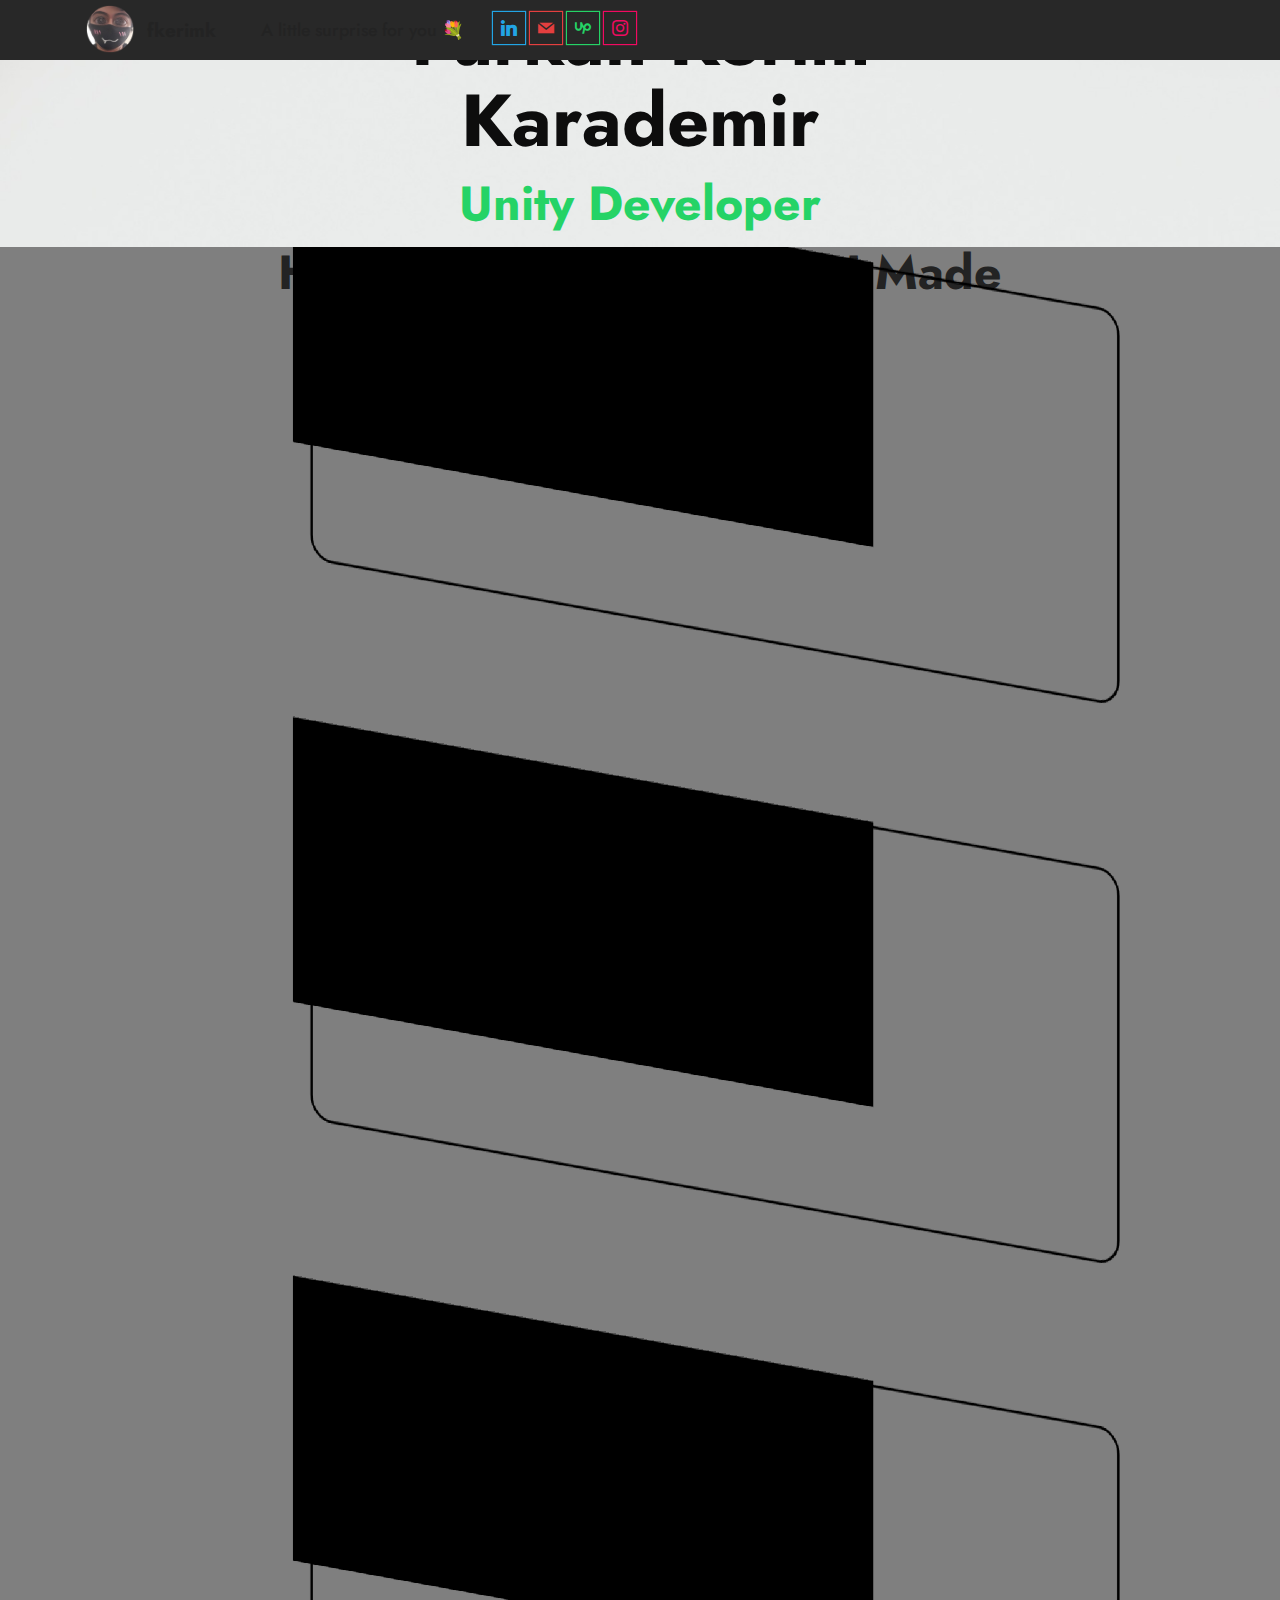
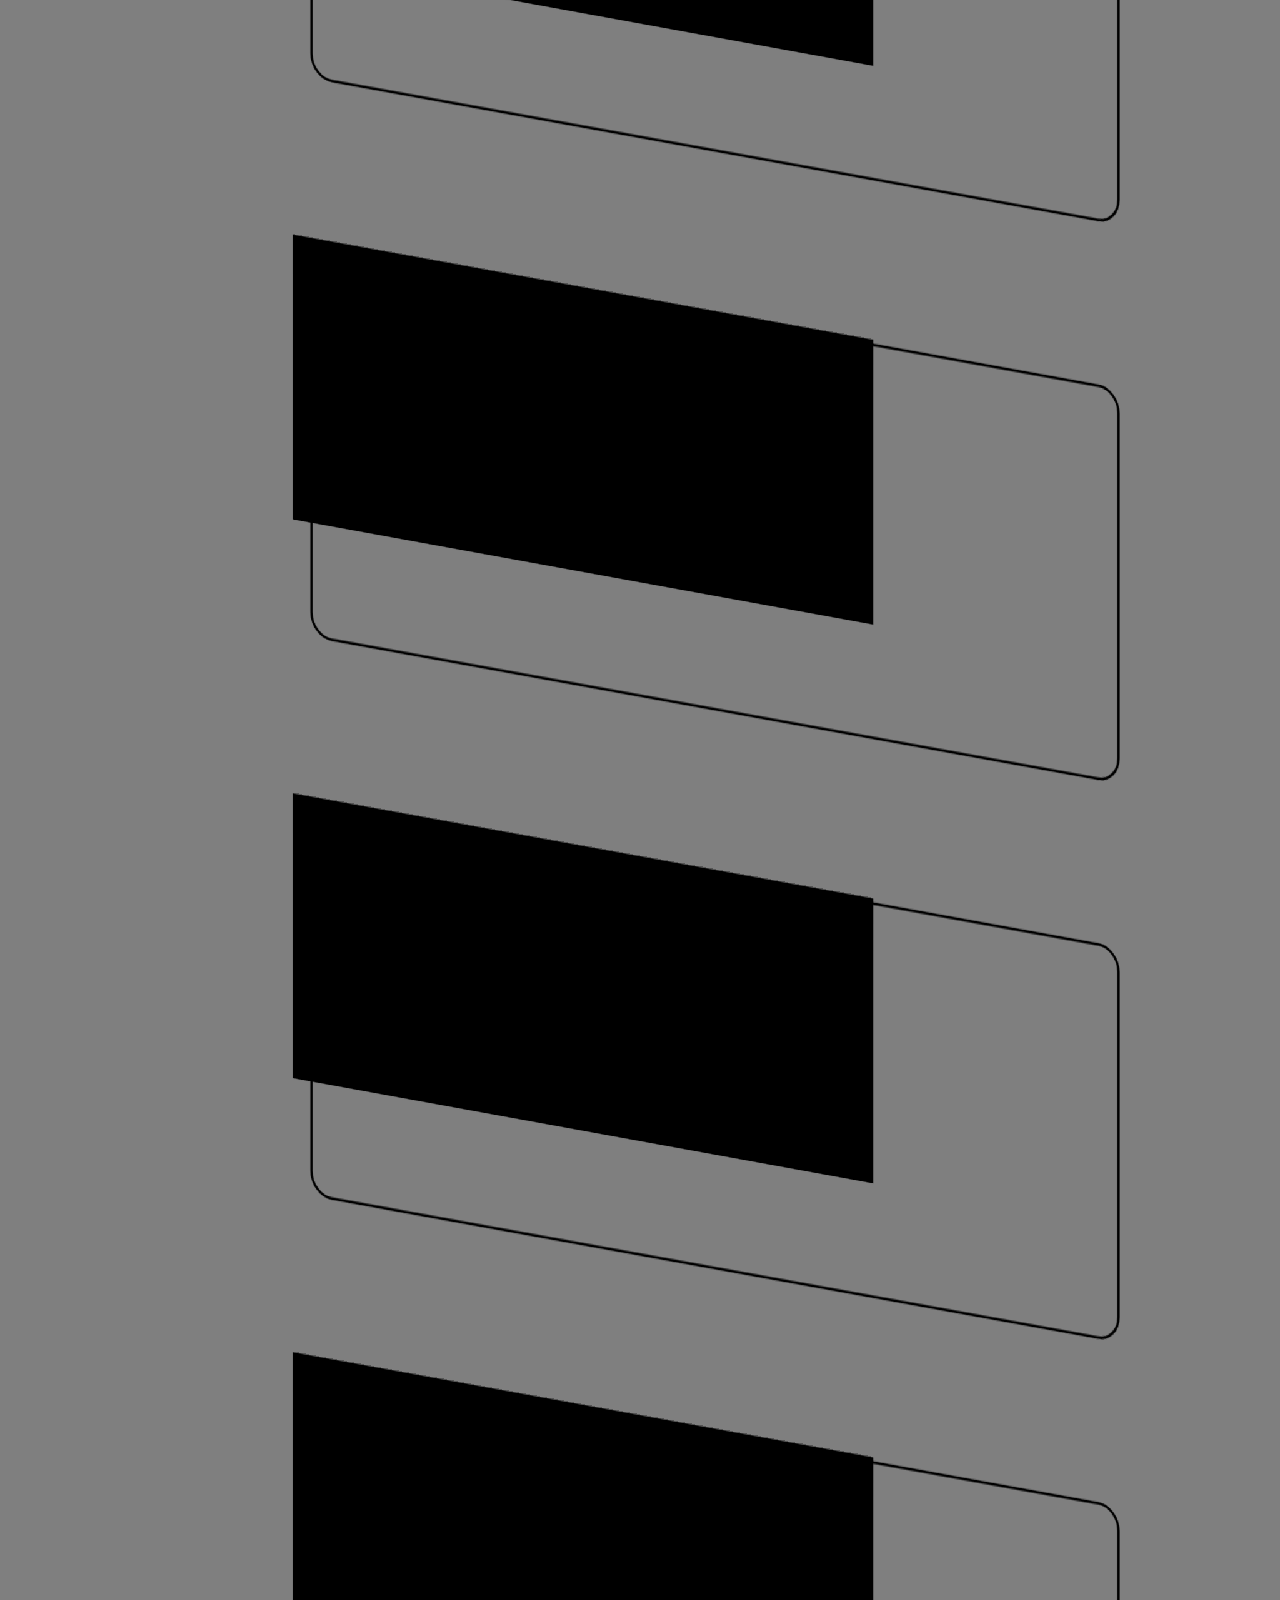
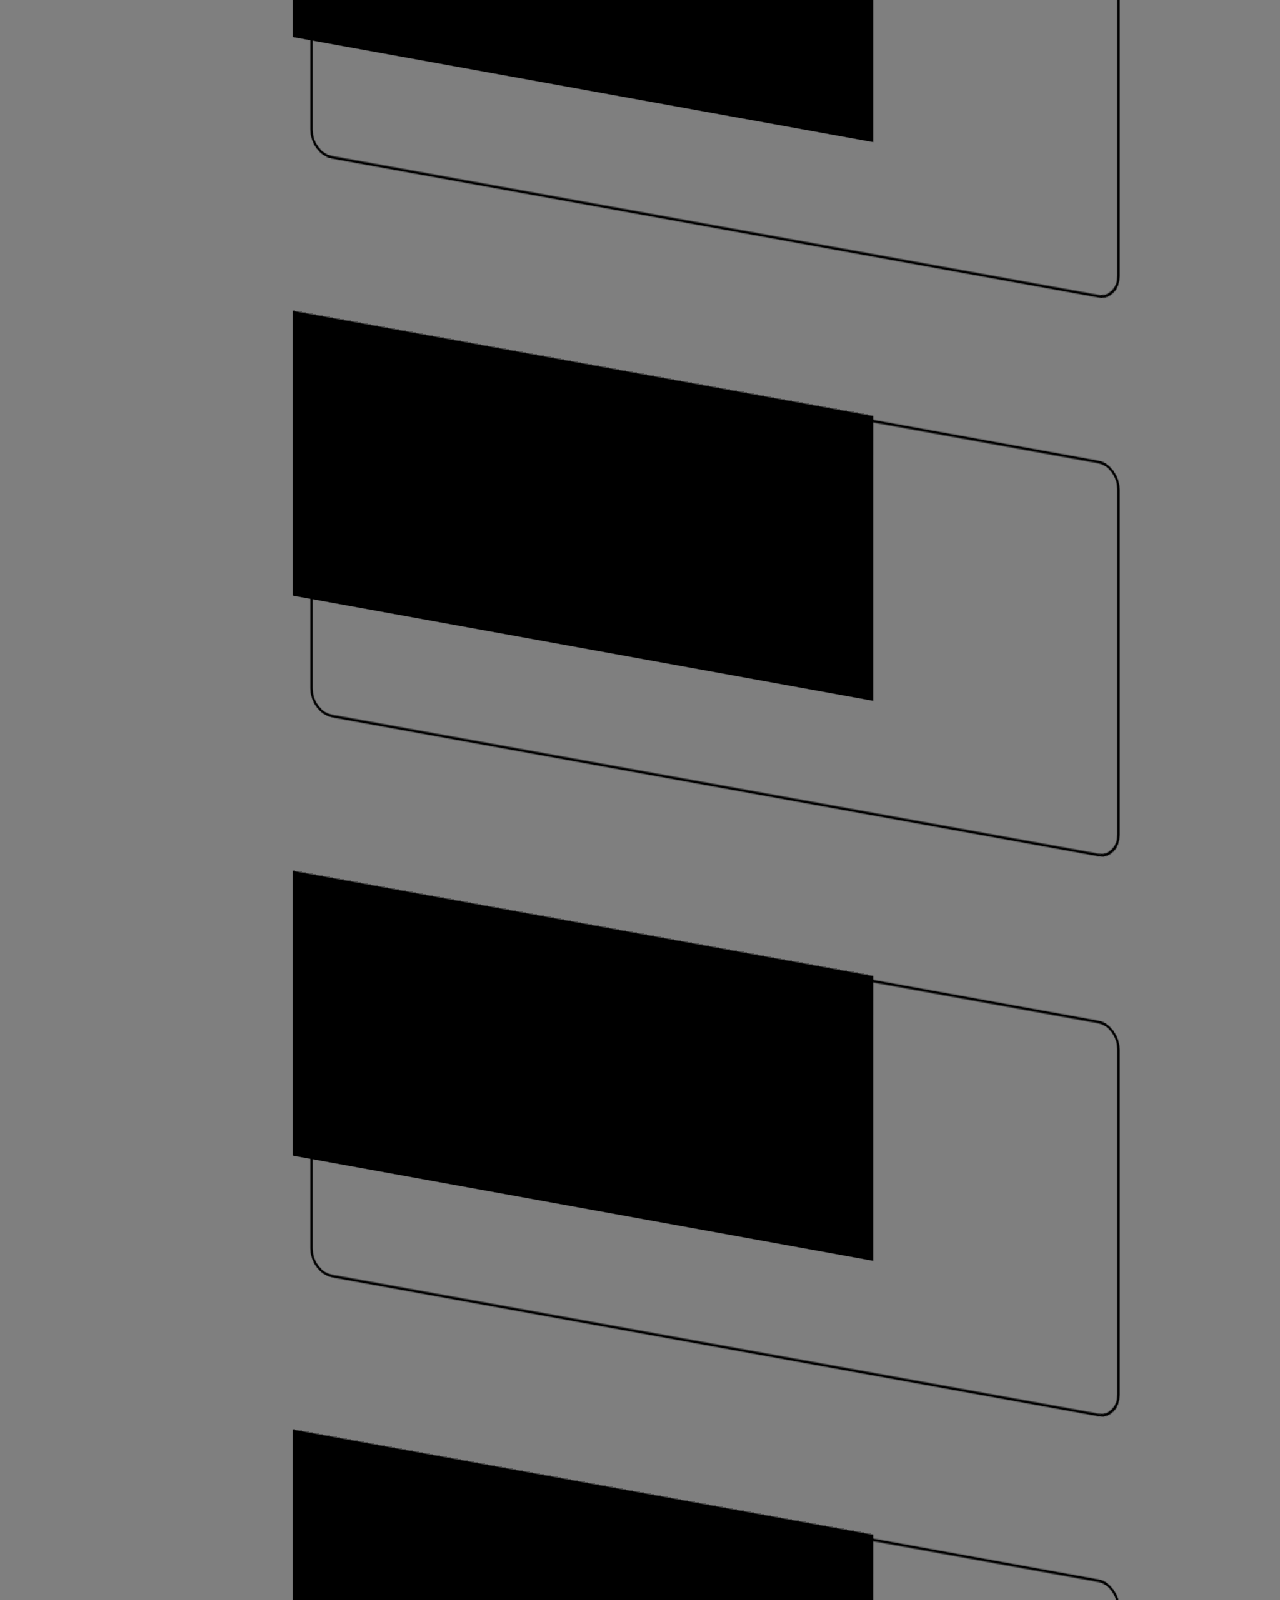
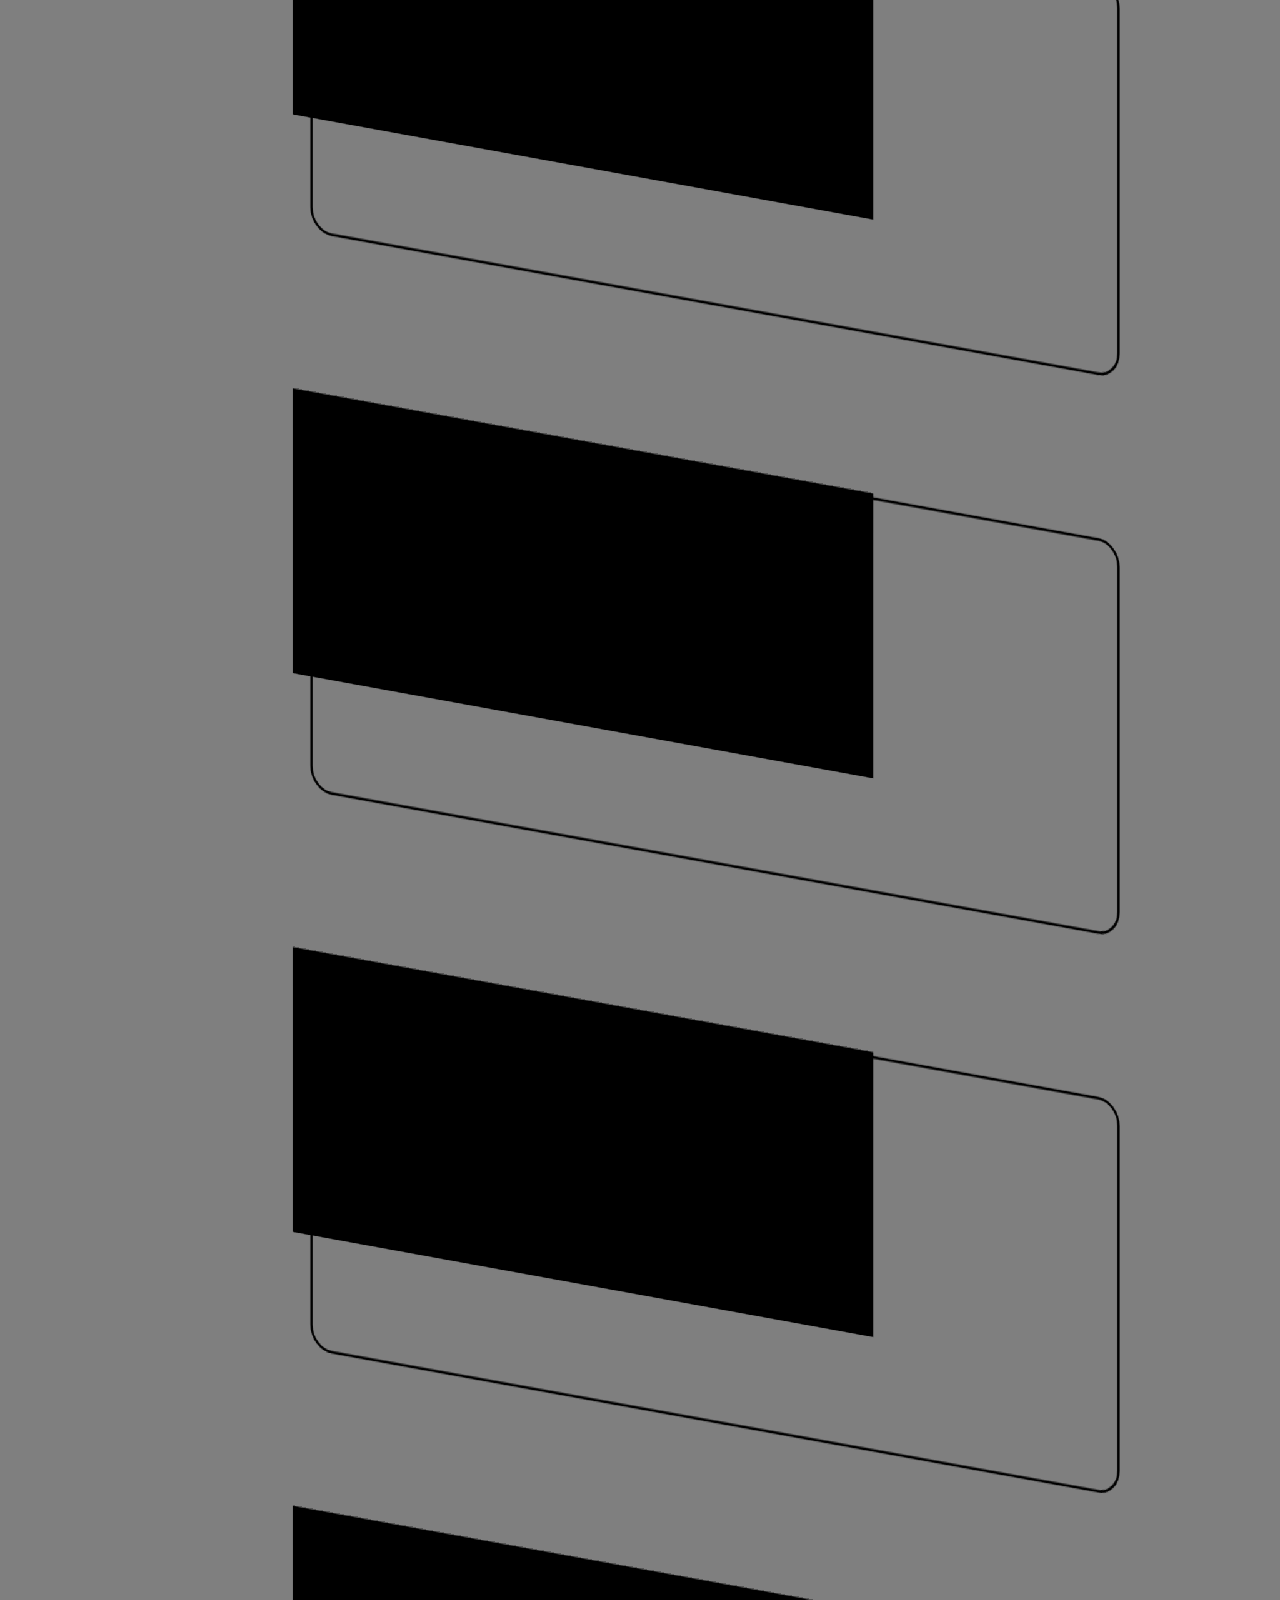
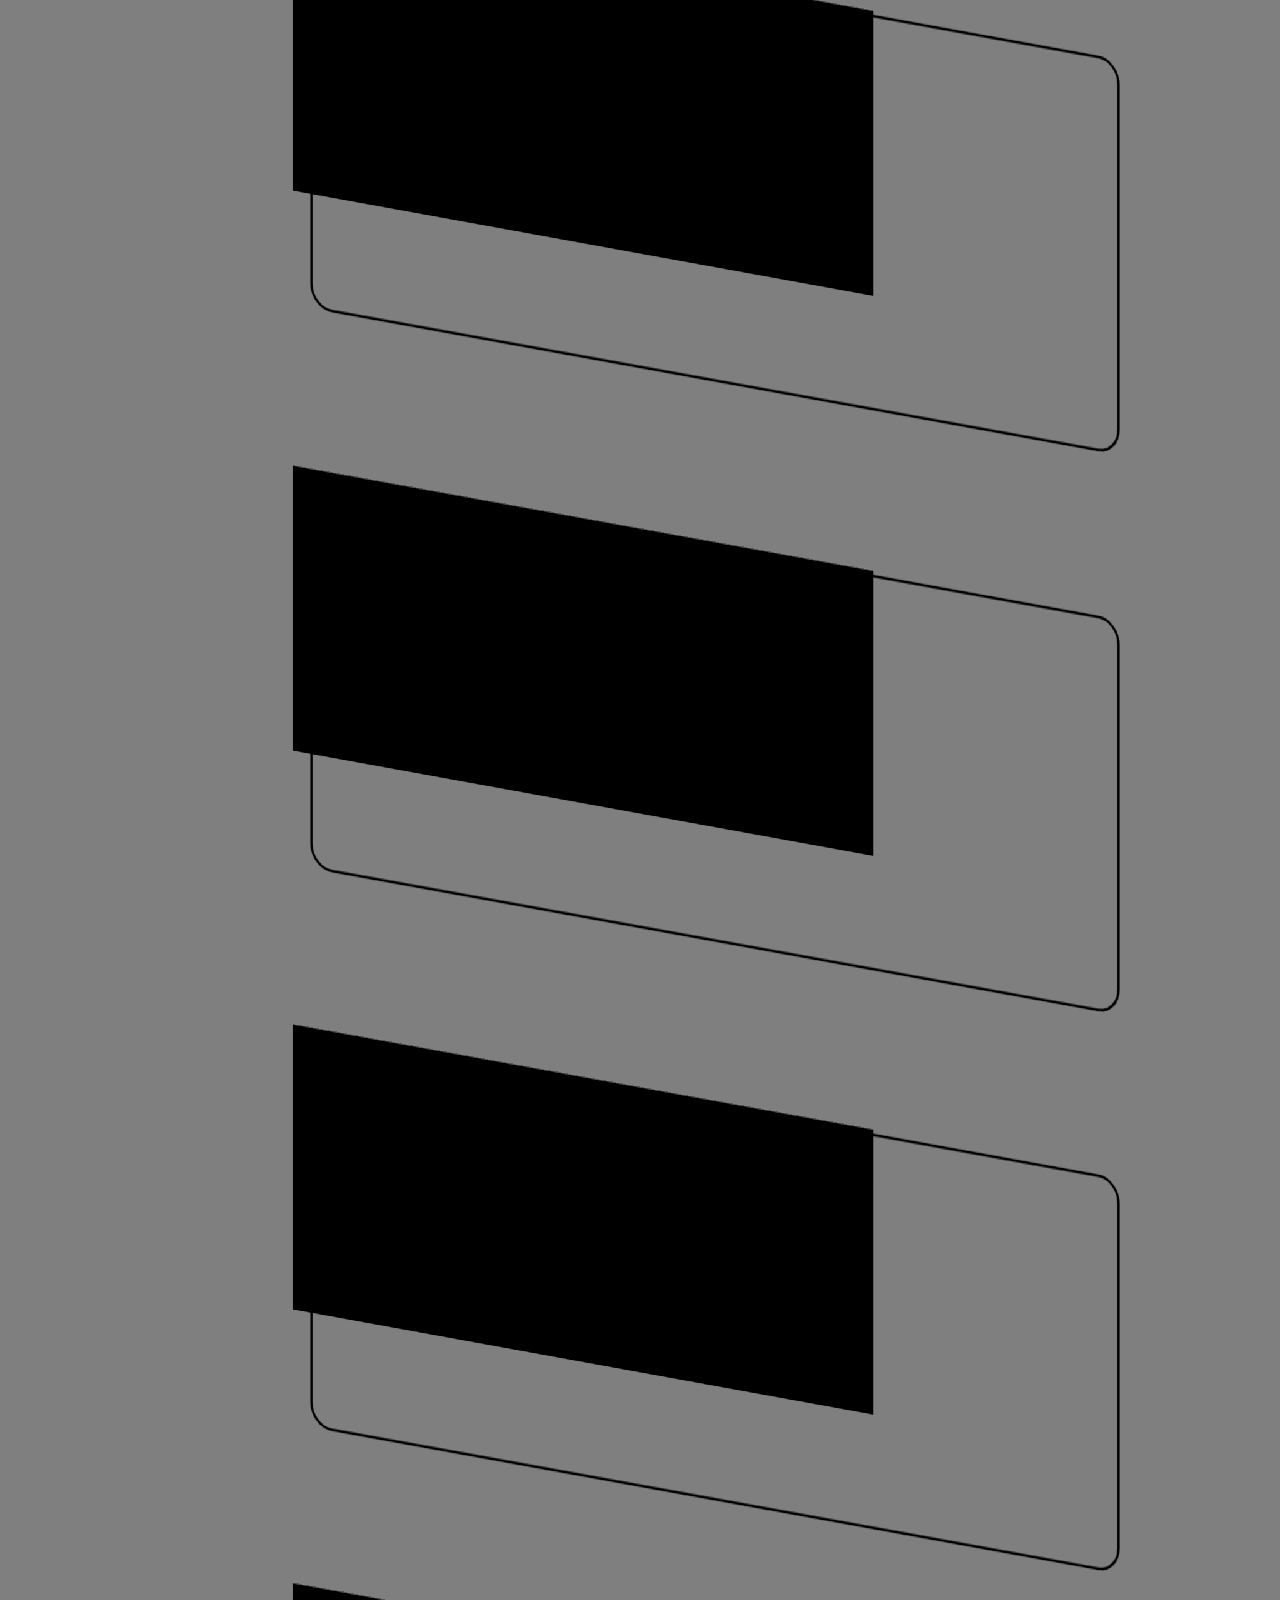
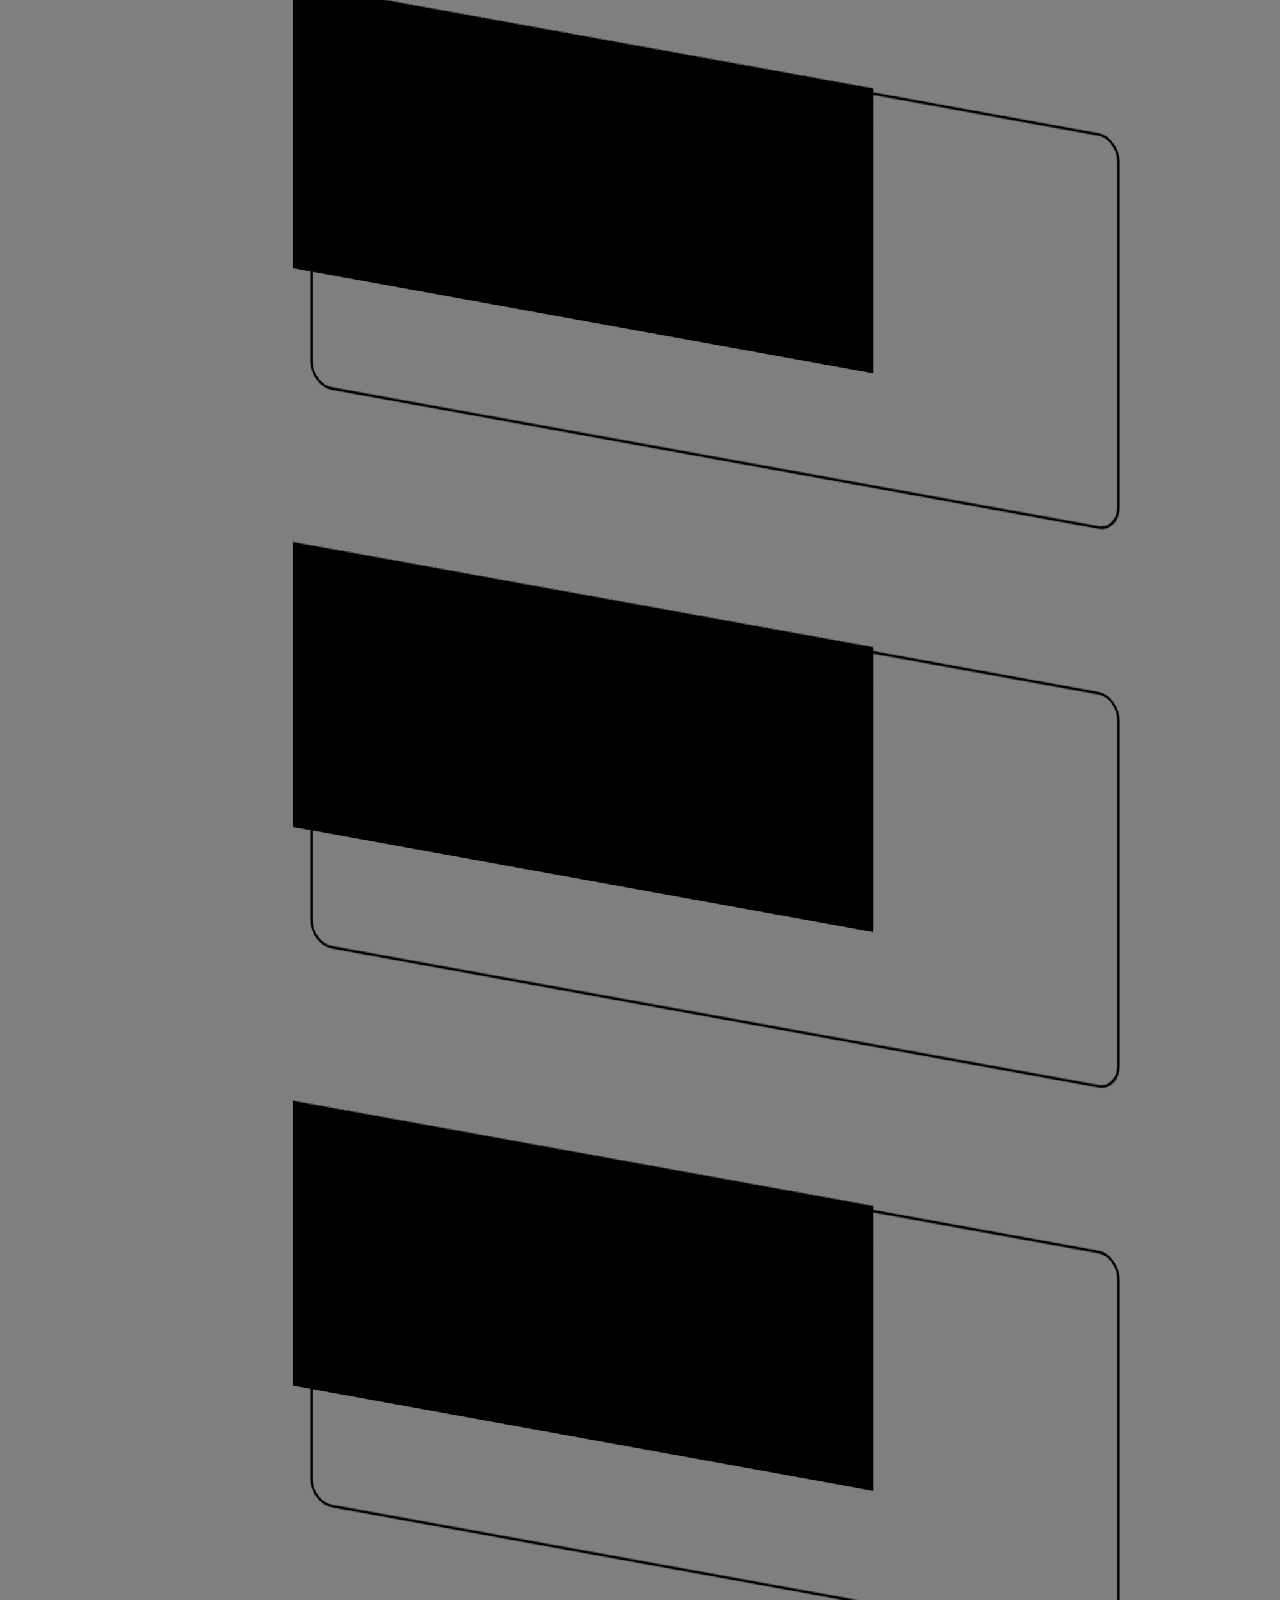
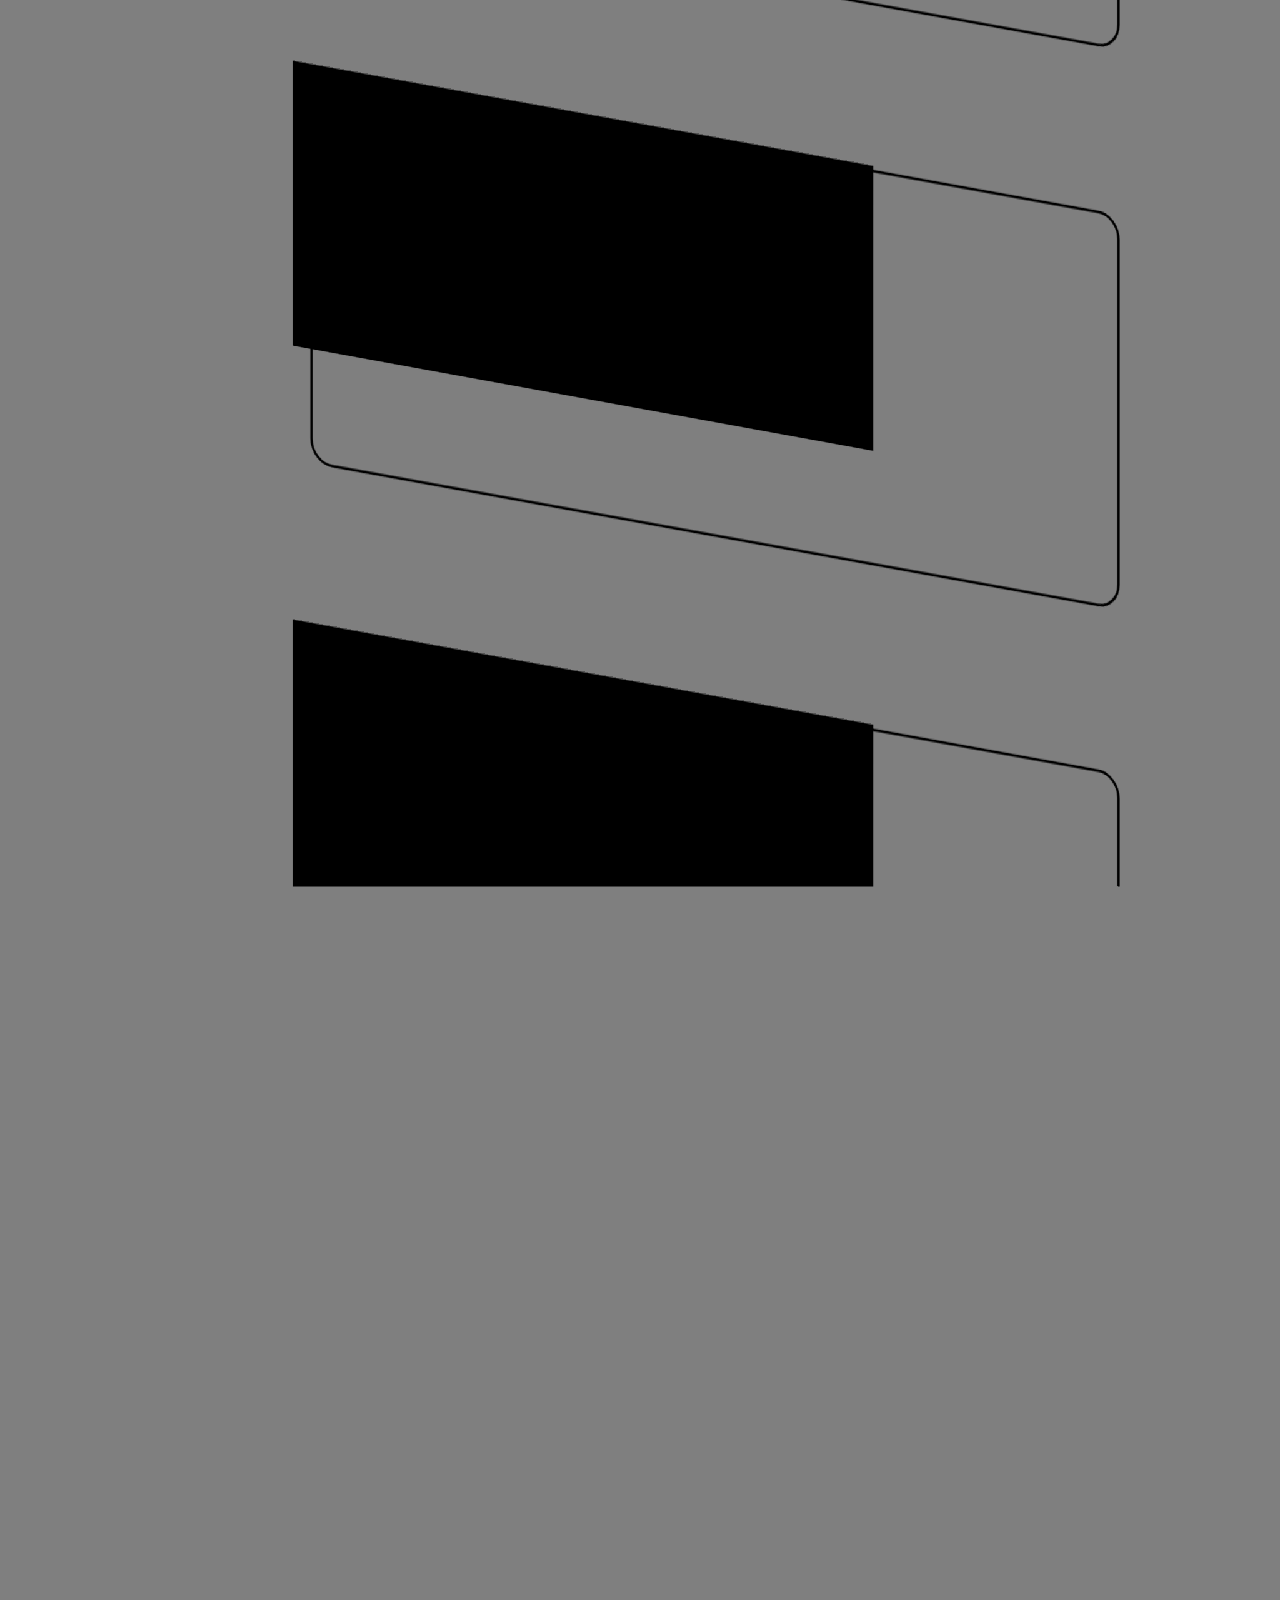
==== commit 71882a8c: "Style changes and lite youtube embed integration for optimization" ====
--- a/index.html
+++ b/index.html
@@ -1,6 +1,9 @@
 <!DOCTYPE html>
 <html  >
-<head><link rel="stylesheet" href="additional.css">
+<head>
+	<script src="plugins\lite-yt-embed.js"></script>
+	<link rel="stylesheet" href="plugins\lite-yt-embed.css">
+	<link rel="stylesheet" href="plugins\additional.css">
   <!-- Site made with Mobirise Website Builder v5.9.0, https://mobirise.com -->
   <meta charset="UTF-8">
   <meta http-equiv="X-UA-Compatible" content="IE=edge">
@@ -30,771 +33,796 @@
 </head>
 <body>
   
-  <section data-bs-version="5.1" class="menu menu2 cid-tOl4lwPKJb" once="menu" id="menu02-15">
-	
-
-	<nav class="navbar navbar-dropdown navbar-fixed-top navbar-expand-lg">
-		<div class="container">
-			<div class="navbar-brand">
-				<span class="navbar-logo">
-					<a href="index.html#top">
-						<img src="assets/images/favicon.png" alt="Here, some love for you! ^-^ 🙌💖" style="height: 3rem;">
-					</a>
-				</span>
-				<span class="navbar-caption-wrap"><a class="navbar-caption text-black text-primary display-4" href="index.html#top">fkerimk</a></span>
-			</div>
-			<button class="navbar-toggler" type="button" data-toggle="collapse" data-bs-toggle="collapse" data-target="#navbarSupportedContent" data-bs-target="#navbarSupportedContent" aria-controls="navbarNavAltMarkup" aria-expanded="false" aria-label="Toggle navigation">
-				<div class="hamburger">
-					<span></span>
-					<span></span>
-					<span></span>
-					<span></span>
-				</div>
-			</button>
-			<div class="collapse navbar-collapse" id="navbarSupportedContent">
-				<ul class="navbar-nav nav-dropdown nav-right" data-app-modern-menu="true"><li class="nav-item">
-						<a class="nav-link link text-black text-primary display-4" href="index.html#features13-z">Why me 🦐</a>
-					</li>
-					<li class="nav-item">
-						<a class="nav-link link text-black text-primary display-4" href="index.html#clients03-17" aria-expanded="false">Who I worked with 🕵️</a>
-					</li>
-					<li class="nav-item">
-						<a class="nav-link link text-black text-primary display-4" href="https://www.youtube.com/shorts/nI-an_Gh7OA" target="_blank">A little surprize for you 🎁</a>
-					</li></ul>
-				<div class="icons-menu">
-					<a class="iconfont-wrapper" href="mailto:fkerimk26@gmail.com">
-						<span class="p-2 mbr-iconfont mobi-mbri-letter mobi-mbri" style="color: rgb(255, 102, 102); fill: rgb(255, 102, 102);"></span>
-					</a>
-					<a class="iconfont-wrapper" href="https://www.linkedin.com/in/fkerimk/" target="_blank">
-						<span class="p-2 mbr-iconfont socicon-linkedin socicon" style="color: rgb(71, 181, 237); fill: rgb(71, 181, 237);"></span>
-					</a>
-					
-					
-				</div>
-				
-			</div>
-		</div>
-	</nav>
+  <section data-bs-version="5.1" class="menu menu3 cid-tS52IWbLo9" once="menu" id="menu3-26">
+    
+    <nav class="navbar navbar-dropdown navbar-fixed-top navbar-expand-lg">
+        <div class="container">
+            <div class="navbar-brand">
+                <span class="navbar-logo">
+                    <a href="https://mobiri.se">
+                        <img src="assets/images/favicon.png" alt="Mobirise Website Builder" style="height: 3rem;">
+                    </a>
+                </span>
+                <span class="navbar-caption-wrap"><a class="navbar-caption text-black text-primary display-7" href="index.html#top">fkerimk</a></span>
+            </div>
+            <button class="navbar-toggler" type="button" data-toggle="collapse" data-bs-toggle="collapse" data-target="#navbarSupportedContent" data-bs-target="#navbarSupportedContent" aria-controls="navbarNavAltMarkup" aria-expanded="false" aria-label="Toggle navigation">
+                <div class="hamburger">
+                    <span></span>
+                    <span></span>
+                    <span></span>
+                    <span></span>
+                </div>
+            </button>
+            <div class="collapse navbar-collapse" id="navbarSupportedContent">
+                <ul class="navbar-nav nav-dropdown nav-right" data-app-modern-menu="true"><li class="nav-item"><a class="nav-link link text-black text-primary display-4" href="https://www.youtube.com/shorts/Pcg7FaQ-ymg" target="_blank">A little surprise for you 💐</a></li></ul>
+                <div class="icons-menu">
+                    <a class="iconfont-wrapper" href="https://www.linkedin.com/in/fkerimk/" target="_blank">
+                        <span class="p-2 mbr-iconfont socicon-linkedin socicon" style="color: rgb(34, 165, 229); fill: rgb(34, 165, 229);"></span>
+                    </a>
+                    <a class="iconfont-wrapper" href="mailto:fkerimk26@gmail.com">
+                        <span class="p-2 mbr-iconfont socicon-mail socicon" style="color: rgb(228, 63, 63); fill: rgb(228, 63, 63);"></span>
+                    </a>
+                    <a class="iconfont-wrapper" href="https://www.upwork.com/workwith/furkankerimk2" target="_blank">
+                        <span class="p-2 mbr-iconfont socicon-upwork socicon" style="color: rgb(37, 211, 102); fill: rgb(37, 211, 102);"></span>
+                    </a>
+                    <a class="iconfont-wrapper" href="https://www.instagram.com/fkerimk/" target="_blank">
+                        <span class="p-2 mbr-iconfont socicon-instagram socicon" style="color: rgb(241, 10, 97); fill: rgb(241, 10, 97);"></span>
+                    </a>
+                </div>
+                
+            </div>
+        </div>
+    </nav>
 </section>
 
-<section data-bs-version="5.1" class="header5 cid-tBhrhTYJGR mbr-fullscreen mbr-parallax-background" id="header5-b">
+<section data-bs-version="5.1" class="header5 cid-tBhrhTYJGR" id="header5-b">
 
     
 
     
-    <div class="mbr-overlay" style="opacity: 0.8; background-color: rgb(255, 255, 255);"></div>
-
-    <div class="container">
+    
+
+    <div class="container-fluid">
         <div class="row justify-content-center">
             <div class="col-12 col-lg-12">
-                <h1 class="mbr-section-title mbr-fonts-style mbr-white mb-3 display-1"><strong><br></strong><strong><br></strong><strong>fkerimk</strong><br></h1>
+                <h1 class="mbr-section-title mbr-fonts-style mbr-white mb-3 display-1"><strong>Furkan Kerim<br>Karademir</strong></h1>
                 <h2 class="mbr-section-subtitle mbr-fonts-style mbr-white mb-3 display-2"><strong>Unity Developer</strong></h2>
-                <p class="mbr-text mbr-fonts-style mbr-white display-7"><br>Hi, there! ^-^ 👋<br><br>I'm Furkan Kerim Karademir<strong>&nbsp;</strong>ƪ(˘⌣˘)ʃ<br>
-<br>I've been involved in game development with <strong>Unity and C# for 9<em> years</em></strong> and I've been professionally working as a game developer more than 2 years.
-<br>
-<br>I can make any type of game for PC or Mobile. Small-scale projects are always more suitable for me, but I can take part in projects of any scale. 🤓
-<br>
-<br>If there is any position you can consider for me, <em>please let me know</em> ^^ 🌹
-<br>
-<br>Seriously though, you won't regret it if you try me! 🗿<br><br></p>
+                
                 
             </div>
         </div>
     </div>
 </section>
 
-<section data-bs-version="5.1" class="contacts2 cid-tOoNQYgJDv mbr-parallax-background" id="contacts2-1i">
-    <!---->
+<section data-bs-version="5.1" class="slider5 mbr-embla cid-tS8i5qu3wx mbr-parallax-background" id="slider5-27">
     
-
-    
-    <div class="mbr-overlay" style="opacity: 0.8; background-color: rgb(0, 0, 0);">
-    </div>
-    <div class="container">
-        
-        <div class="row justify-content-center mt-4">
-            <div class="card col-12 col-md-6">
-                <div class="card-wrapper">
-                    <div class="image-wrapper">
-                        <span class="mbr-iconfont socicon-mail socicon" style="color: rgb(255, 102, 102); fill: rgb(255, 102, 102);"></span>
-                    </div>
-                    <div class="text-wrapper">
-                        <h6 class="card-title mbr-fonts-style mb-1 display-5">
-                            <strong>E-Mail</strong>
-                        </h6>
-                        <p class="mbr-text mbr-fonts-style display-7">
-                            <a href="mailto:fkerimk26@gmail.com" class="text-secondary text-primary">fkerimk26@gmail.com</a>
-                        </p>
+    <div class="mbr-overlay"></div>
+    <div class="position-relative">
+        <div class="mbr-section-head">
+            <h4 class="mbr-section-title mbr-fonts-style align-center mb-0 display-2">
+                <strong>Hyper-Casual Prototypes I Made</strong></h4>
+            
+        </div>
+        <div class="embla mt-4" data-skip-snaps="true" data-align="center" data-contain-scroll="trimSnaps" data-auto-play-interval="5" data-draggable="true">
+            <div class="embla__viewport container">
+                <div class="embla__container">
+                    
+                    
+                    
+                    <div class="embla__slide slider-image item active" style="margin-left: 1rem; margin-right: 1rem;">
+                        <div class="slide-content">
+                            <div class="item-img">
+                                <div class="item-wrapper">
+<!--                                     <img src="assets/images/product4.jpg" alt="#https://www.youtube.com/watch?v=zzZAxE_VzBY&amp;list=PL3XUzqkrP-_7cyK9M7nmEh3GJsJeBUpvw&amp;index=43" title="" data-slide-to="0" data-bs-slide-to="0"> -->
+<lite-youtube height=""300"" videoid="zzZAxE_VzBY" params="playlist=zzZAxE_VzBY&autoplay=1&mute=0&controls=1&disablekb=0&fs=1&loop=1&color=white&iv_load_policy=3&version=3"></lite-youtube></div>
+                            </div>
+                            <div class="item-content">
+                                <h5 class="item-title mbr-fonts-style display-7"><strong>Ice Gunner</strong></h5>
+                                
+                                <p class="mbr-text mbr-fonts-style mt-3 display-7"><em>(Not Released)</em><br><br>Shoot the traps and enemies to freeze them, reach the finish and kill the toughest enemy!   <br></p>
+                            </div>
+                            
+                        </div>
+                    </div><div class="embla__slide slider-image item" style="margin-left: 1rem; margin-right: 1rem;">
+                        <div class="slide-content">
+                            <div class="item-img">
+                                <div class="item-wrapper">
+<!--                                     <img src="assets/images/product4.jpg" alt="#https://www.youtube.com/watch?v=EfiQmPQ7sFM&amp;list=PL3XUzqkrP-_7cyK9M7nmEh3GJsJeBUpvw&amp;index=42" title="" data-slide-to="1" data-bs-slide-to="2"> -->
+<lite-youtube height=""300"" videoid="EfiQmPQ7sFM" params="playlist=EfiQmPQ7sFM&autoplay=1&mute=0&controls=1&disablekb=0&fs=1&loop=1&color=white&iv_load_policy=3&version=3"></lite-youtube></div>
+                            </div>
+                            <div class="item-content">
+                                <h5 class="item-title mbr-fonts-style display-7"><strong>Swing the Bat</strong></h5>
+                                
+                                <p class="mbr-text mbr-fonts-style mt-3 display-7"><a href="https://appmagic.rocks/ipad/swing-the-bat/6444107467/info" class="text-success text-primary" target="_blank"><strong>App Page</strong></a><br><br>Swing the stick, defeat the enemy, increase your level, increase the stick's characteristics by passing through the gates and reach the finish with the highest level!   <br></p>
+                            </div>
+                            
+                        </div>
+                    </div><div class="embla__slide slider-image item" style="margin-left: 1rem; margin-right: 1rem;">
+                        <div class="slide-content">
+                            <div class="item-img">
+                                <div class="item-wrapper">
+<!--                                     <img src="assets/images/product4.jpg" alt="#https://www.youtube.com/watch?v=VUOZbFeKzBY&amp;list=PL3XUzqkrP-_7cyK9M7nmEh3GJsJeBUpvw&amp;index=41" title="" data-slide-to="2" data-bs-slide-to="2"> -->
+<lite-youtube height=""300"" videoid="VUOZbFeKzBY" params="playlist=VUOZbFeKzBY&autoplay=1&mute=0&controls=1&disablekb=0&fs=1&loop=1&color=white&iv_load_policy=3&version=3"></lite-youtube></div>
+                            </div>
+                            <div class="item-content">
+                                <h5 class="item-title mbr-fonts-style display-7"><strong>Wall Blob</strong></h5>
+                                
+                                <p class="mbr-text mbr-fonts-style mt-3 display-7"><a href="https://appmagic.rocks/ipad/wall-blob/6443979458/info" class="text-success text-primary" target="_blank"><strong>App Page</strong></a><br><br>Collect the same colored stickman on the platform to increase your level, stick to the wall and keep moving forward and reach the finish at the highest level!  <br></p>
+                            </div>
+                            
+                        </div>
+                    </div><div class="embla__slide slider-image item" style="margin-left: 1rem; margin-right: 1rem;">
+                        <div class="slide-content">
+                            <div class="item-img">
+                                <div class="item-wrapper">
+<!--                                     <img src="assets/images/product4.jpg" alt="#https://www.youtube.com/watch?v=IRgnwT5qJMo&amp;list=PL3XUzqkrP-_7cyK9M7nmEh3GJsJeBUpvw&amp;index=40" title="" data-slide-to="3" data-bs-slide-to="3"> -->
+<lite-youtube height=""300"" videoid="IRgnwT5qJMo" params="playlist=IRgnwT5qJMo&autoplay=1&mute=0&controls=1&disablekb=0&fs=1&loop=1&color=white&iv_load_policy=3&version=3"></lite-youtube></div>
+                            </div>
+                            <div class="item-content">
+                                <h5 class="item-title mbr-fonts-style display-7"><strong>Wood Chip Painter</strong></h5>
+                                
+                                <p class="mbr-text mbr-fonts-style mt-3 display-7"><a href="https://appmagic.rocks/iphone/wood-chip-painter/1643412566/info" class="text-success text-primary" target="_blank"><strong>App Page</strong></a><br><br>Color the object with colored sawdust, press it, file the rough surface and get the colored object!  <br></p>
+                            </div>
+                            
+                        </div>
+                    </div><div class="embla__slide slider-image item" style="margin-left: 1rem; margin-right: 1rem;">
+                        <div class="slide-content">
+                            <div class="item-img">
+                                <div class="item-wrapper">
+<!--                                     <img src="assets/images/product4.jpg" alt="#https://www.youtube.com/watch?v=Vyy0ZvYbpZ4&amp;list=PL3XUzqkrP-_7cyK9M7nmEh3GJsJeBUpvw&amp;index=39" title="" data-slide-to="4" data-bs-slide-to="4"> -->
+<lite-youtube height=""300"" videoid="Vyy0ZvYbpZ4" params="playlist=Vyy0ZvYbpZ4&autoplay=1&mute=0&controls=1&disablekb=0&fs=1&loop=1&color=white&iv_load_policy=3&version=3"></lite-youtube></div>
+                            </div>
+                            <div class="item-content">
+                                <h5 class="item-title mbr-fonts-style display-7"><strong>Liklok Beggar</strong></h5>
+                                
+                                <p class="mbr-text mbr-fonts-style mt-3 display-7"><a href="https://appmagic.rocks/ipad/liklok-beggar/1640289262/info" class="text-success text-primary" target="_blank"><strong>App Page</strong></a><br><br>Beg money from people, increase your popularity, duel with other people, earn more money and win the game!  <br></p>
+                            </div>
+                            
+                        </div>
+                    </div><div class="embla__slide slider-image item" style="margin-left: 1rem; margin-right: 1rem;">
+                        <div class="slide-content">
+                            <div class="item-img">
+                                <div class="item-wrapper">
+<!--                                     <img src="assets/images/product4.jpg" alt="#https://www.youtube.com/watch?v=fqwj0Ky7nU8&amp;list=PL3XUzqkrP-_7cyK9M7nmEh3GJsJeBUpvw&amp;index=38" title="" data-slide-to="5" data-bs-slide-to="5"> -->
+<lite-youtube height=""300"" videoid="fqwj0Ky7nU8" params="playlist=fqwj0Ky7nU8&autoplay=1&mute=0&controls=1&disablekb=0&fs=1&loop=1&color=white&iv_load_policy=3&version=3"></lite-youtube></div>
+                            </div>
+                            <div class="item-content">
+                                <h5 class="item-title mbr-fonts-style display-7"><strong>Car or Human</strong></h5>
+                                
+                                <p class="mbr-text mbr-fonts-style mt-3 display-7"><a href="https://appmagic.rocks/ipad/car-or-human/1638755667/info" class="text-success text-primary" target="_blank"><strong>App Page</strong></a><br><br>Enlarge the car or increase the number of people, reach the finish and win the game! <br></p>
+                            </div>
+                            
+                        </div>
+                    </div><div class="embla__slide slider-image item" style="margin-left: 1rem; margin-right: 1rem;">
+                        <div class="slide-content">
+                            <div class="item-img">
+                                <div class="item-wrapper">
+<!--                                     <img src="assets/images/product4.jpg" alt="#https://www.youtube.com/watch?v=Pg3iwHtunqI&amp;list=PL3XUzqkrP-_7cyK9M7nmEh3GJsJeBUpvw&amp;index=37" title="" data-slide-to="6" data-bs-slide-to="6"> -->
+<lite-youtube height=""300"" videoid="Pg3iwHtunqI" params="playlist=Pg3iwHtunqI&autoplay=1&mute=0&controls=1&disablekb=0&fs=1&loop=1&color=white&iv_load_policy=3&version=3"></lite-youtube></div>
+                            </div>
+                            <div class="item-content">
+                                <h5 class="item-title mbr-fonts-style display-7"><strong>Mix Match Puzzle</strong></h5>
+                                
+                                <p class="mbr-text mbr-fonts-style mt-3 display-7"><a href="https://appmagic.rocks/ipad/mix-match-puzzle/1637700169/info" class="text-success text-primary" target="_blank"><strong>App Page</strong></a><br><br>Drag the right colors on top of each other, create the expected color and win the game!<br></p>
+                            </div>
+                            
+                        </div>
+                    </div><div class="embla__slide slider-image item" style="margin-left: 1rem; margin-right: 1rem;">
+                        <div class="slide-content">
+                            <div class="item-img">
+                                <div class="item-wrapper">
+<!--                                     <img src="assets/images/product4.jpg" alt="#https://www.youtube.com/watch?v=jw5xInGoPsY&amp;list=PL3XUzqkrP-_7cyK9M7nmEh3GJsJeBUpvw&amp;index=36" title="" data-slide-to="7" data-bs-slide-to="7"> -->
+<lite-youtube height=""300"" videoid="jw5xInGoPsY" params="playlist=jw5xInGoPsY&autoplay=1&mute=0&controls=1&disablekb=0&fs=1&loop=1&color=white&iv_load_policy=3&version=3"></lite-youtube></div>
+                            </div>
+                            <div class="item-content">
+                                <h5 class="item-title mbr-fonts-style display-7"><strong>Stab Him</strong></h5>
+                                
+                                <p class="mbr-text mbr-fonts-style mt-3 display-7"><a href="https://appmagic.rocks/iphone/stab-him/1637353469/info" class="text-success text-primary" target="_blank"><strong>App Page</strong></a><br><br>Cut fruits, earn money, increase your power using increments, defeat the enemy and win the duel!<br></p>
+                            </div>
+                            
+                        </div>
+                    </div><div class="embla__slide slider-image item" style="margin-left: 1rem; margin-right: 1rem;">
+                        <div class="slide-content">
+                            <div class="item-img">
+                                <div class="item-wrapper">
+<!--                                     <img src="assets/images/product4.jpg" alt="#https://www.youtube.com/watch?v=eAD-Re8vnU0&amp;list=PL3XUzqkrP-_7cyK9M7nmEh3GJsJeBUpvw&amp;index=35" title="" data-slide-to="8" data-bs-slide-to="8"> -->
+<lite-youtube height=""300"" videoid="eAD-Re8vnU0" params="playlist=eAD-Re8vnU0&autoplay=1&mute=0&controls=1&disablekb=0&fs=1&loop=1&color=white&iv_load_policy=3&version=3"></lite-youtube></div>
+                            </div>
+                            <div class="item-content">
+                                <h5 class="item-title mbr-fonts-style display-7"><strong>Bungee Buster</strong></h5>
+                                
+                                <p class="mbr-text mbr-fonts-style mt-3 display-7"><a href="https://appmagic.rocks/iphone/bungee-buster/1636191392/info" class="text-success text-primary" target="_blank"><strong>App Page</strong></a><br><br>Combine the required number of blocks, reach the targeted score and win the game!<br></p>
+                            </div>
+                            
+                        </div>
+                    </div><div class="embla__slide slider-image item" style="margin-left: 1rem; margin-right: 1rem;">
+                        <div class="slide-content">
+                            <div class="item-img">
+                                <div class="item-wrapper">
+<!--                                     <img src="assets/images/product4.jpg" alt="#https://www.youtube.com/watch?v=Owu-p4gkoaU&amp;list=PL3XUzqkrP-_7cyK9M7nmEh3GJsJeBUpvw&amp;index=34" title="" data-slide-to="9" data-bs-slide-to="9"> -->
+<lite-youtube height=""300"" videoid="Owu-p4gkoaU" params="playlist=Owu-p4gkoaU&autoplay=1&mute=0&controls=1&disablekb=0&fs=1&loop=1&color=white&iv_load_policy=3&version=3"></lite-youtube></div>
+                            </div>
+                            <div class="item-content">
+                                <h5 class="item-title mbr-fonts-style display-7"><strong>Merge Socks</strong></h5>
+                                
+                                <p class="mbr-text mbr-fonts-style mt-3 display-7"><a href="https://appmagic.rocks/google-play/merge-socks/com.fiveohfivegames.mergesocks/info" class="text-success text-primary" target="_blank"><strong>App Page</strong></a><br><br>Find the pairs and earn money!&nbsp; &nbsp; &nbsp; &nbsp; &nbsp; &nbsp; &nbsp; &nbsp; &nbsp;<br></p>
+                            </div>
+                            
+                        </div>
+                    </div><div class="embla__slide slider-image item" style="margin-left: 1rem; margin-right: 1rem;">
+                        <div class="slide-content">
+                            <div class="item-img">
+                                <div class="item-wrapper">
+<!--                                     <img src="assets/images/product4.jpg" alt="#https://www.youtube.com/watch?v=8Kt7ajRvCOg&amp;list=PL3XUzqkrP-_7cyK9M7nmEh3GJsJeBUpvw&amp;index=33" title="" data-slide-to="10" data-bs-slide-to="10"> -->
+<lite-youtube height=""300"" videoid="8Kt7ajRvCOg" params="playlist=8Kt7ajRvCOg&autoplay=1&mute=0&controls=1&disablekb=0&fs=1&loop=1&color=white&iv_load_policy=3&version=3"></lite-youtube></div>
+                            </div>
+                            <div class="item-content">
+                                <h5 class="item-title mbr-fonts-style display-7"><strong>Blunt Blaster</strong></h5>
+                                
+                                <p class="mbr-text mbr-fonts-style mt-3 display-7"><a href="https://appmagic.rocks/ipad/blunt-blaster/1631821139/info" class="text-success text-primary" target="_blank"><strong>App Page</strong></a><br><br>Start hitting the enemy, raise your guard while the enemy is hitting, then attack again and blow off the enemy's head! <br></p>
+                            </div>
+                            
+                        </div>
+                    </div><div class="embla__slide slider-image item" style="margin-left: 1rem; margin-right: 1rem;">
+                        <div class="slide-content">
+                            <div class="item-img">
+                                <div class="item-wrapper">
+<!--                                     <img src="assets/images/product4.jpg" alt="#https://www.youtube.com/watch?v=miGyqkwWLtI&amp;list=PL3XUzqkrP-_7cyK9M7nmEh3GJsJeBUpvw&amp;index=32" title="" data-slide-to="11" data-bs-slide-to="11"> -->
+<lite-youtube height=""300"" videoid="miGyqkwWLtI" params="playlist=miGyqkwWLtI&autoplay=1&mute=0&controls=1&disablekb=0&fs=1&loop=1&color=white&iv_load_policy=3&version=3"></lite-youtube></div>
+                            </div>
+                            <div class="item-content">
+                                <h5 class="item-title mbr-fonts-style display-7"><strong>Pro Fisher</strong></h5>
+                                
+                                <p class="mbr-text mbr-fonts-style mt-3 display-7"><a href="https://appmagic.rocks/ipad/pro-fisher/1623189930/info" class="text-success text-primary" target="_blank"><strong>App Page</strong></a><br><br>Start pulling the fishing line, wait for a while when it's hot and try to catch the fish! <br></p>
+                            </div>
+                            
+                        </div>
+                    </div><div class="embla__slide slider-image item" style="margin-left: 1rem; margin-right: 1rem;">
+                        <div class="slide-content">
+                            <div class="item-img">
+                                <div class="item-wrapper">
+<!--                                     <img src="assets/images/product4.jpg" alt="#https://www.youtube.com/watch?v=kGlF4bpvpVo&amp;list=PL3XUzqkrP-_7cyK9M7nmEh3GJsJeBUpvw&amp;index=31" title="" data-slide-to="12" data-bs-slide-to="12"> -->
+<lite-youtube height=""300"" videoid="kGlF4bpvpVo" params="playlist=kGlF4bpvpVo&autoplay=1&mute=0&controls=1&disablekb=0&fs=1&loop=1&color=white&iv_load_policy=3&version=3"></lite-youtube></div>
+                            </div>
+                            <div class="item-content">
+                                <h5 class="item-title mbr-fonts-style display-7"><strong>Spiral Drawing</strong></h5>
+                                
+                                <p class="mbr-text mbr-fonts-style mt-3 display-7"><a href="https://appmagic.rocks/ipad/spiral-drawing/1622660032/info" class="text-success text-primary" target="_blank"><strong>App Page</strong></a><br><br>Start drawing lines with the pen, increase the size of the pen using increments, and finally decide whether to sell or draw! <br></p>
+                            </div>
+                            
+                        </div>
+                    </div><div class="embla__slide slider-image item" style="margin-left: 1rem; margin-right: 1rem;">
+                        <div class="slide-content">
+                            <div class="item-img">
+                                <div class="item-wrapper">
+<!--                                     <img src="assets/images/product4.jpg" alt="#https://www.youtube.com/watch?v=n8gxVOoJMBk&amp;list=PL3XUzqkrP-_7cyK9M7nmEh3GJsJeBUpvw&amp;index=30" title="" data-slide-to="13" data-bs-slide-to="13"> -->
+<lite-youtube height=""300"" videoid="n8gxVOoJMBk" params="playlist=n8gxVOoJMBk&autoplay=1&mute=0&controls=1&disablekb=0&fs=1&loop=1&color=white&iv_load_policy=3&version=3"></lite-youtube></div>
+                            </div>
+                            <div class="item-content">
+                                <h5 class="item-title mbr-fonts-style display-7"><strong>Ball Filler</strong></h5>
+                                
+                                <p class="mbr-text mbr-fonts-style mt-3 display-7"><a href="https://appmagic.rocks/ipad/ball-filler/1619392906/info" class="text-success text-primary" target="_blank"><strong>App Page</strong></a><br><br>Fill the circle with as many balls as possible using the increments! <br></p>
+                            </div>
+                            
+                        </div>
+                    </div><div class="embla__slide slider-image item" style="margin-left: 1rem; margin-right: 1rem;">
+                        <div class="slide-content">
+                            <div class="item-img">
+                                <div class="item-wrapper">
+<!--                                     <img src="assets/images/product4.jpg" alt="#https://www.youtube.com/watch?v=6QwQhLOz_UM&amp;list=PL3XUzqkrP-_7cyK9M7nmEh3GJsJeBUpvw&amp;index=29" title="" data-slide-to="14" data-bs-slide-to="14"> -->
+<lite-youtube height=""300"" videoid="6QwQhLOz_UM" params="playlist=6QwQhLOz_UM&autoplay=1&mute=0&controls=1&disablekb=0&fs=1&loop=1&color=white&iv_load_policy=3&version=3"></lite-youtube></div>
+                            </div>
+                            <div class="item-content">
+                                <h5 class="item-title mbr-fonts-style display-7"><strong>Eternal Doors</strong></h5>
+                                
+                                <p class="mbr-text mbr-fonts-style mt-3 display-7"><a href="https://appmagic.rocks/iphone/eternal-doors/1618982358/info" class="text-success text-primary" target="_blank"><strong>App Page</strong></a><br><br>Open the doors, wait when it's hot, go ahead and reach the finish!<br></p>
+                            </div>
+                            
+                        </div>
+                    </div><div class="embla__slide slider-image item" style="margin-left: 1rem; margin-right: 1rem;">
+                        <div class="slide-content">
+                            <div class="item-img">
+                                <div class="item-wrapper">
+<!--                                     <img src="assets/images/product4.jpg" alt="#https://www.youtube.com/watch?v=Dz4Sv5QY8KY&amp;list=PL3XUzqkrP-_7cyK9M7nmEh3GJsJeBUpvw&amp;index=28" title="" data-slide-to="15" data-bs-slide-to="15"> -->
+<lite-youtube height=""300"" videoid="Dz4Sv5QY8KY" params="playlist=Dz4Sv5QY8KY&autoplay=1&mute=0&controls=1&disablekb=0&fs=1&loop=1&color=white&iv_load_policy=3&version=3"></lite-youtube></div>
+                            </div>
+                            <div class="item-content">
+                                <h5 class="item-title mbr-fonts-style display-7"><strong>Jumping Drill</strong></h5>
+                                
+                                <p class="mbr-text mbr-fonts-style mt-3 display-7"><a href="https://appmagic.rocks/iphone/jumping-drill/1615281623/info" class="text-success text-primary" target="_blank"><strong>App Page</strong></a><br><br>Press and hold the screen to start the drill, start drilling the stone, wait if the drill heats up and reach the finish!<br></p>
+                            </div>
+                            
+                        </div>
+                    </div><div class="embla__slide slider-image item" style="margin-left: 1rem; margin-right: 1rem;">
+                        <div class="slide-content">
+                            <div class="item-img">
+                                <div class="item-wrapper">
+<!--                                     <img src="assets/images/product4.jpg" alt="#https://www.youtube.com/watch?v=Z-MMqR5xdP8&amp;list=PL3XUzqkrP-_7cyK9M7nmEh3GJsJeBUpvw&amp;index=27" title="" data-slide-to="16" data-bs-slide-to="16"> -->
+<lite-youtube height=""300"" videoid="Z-MMqR5xdP8" params="playlist=Z-MMqR5xdP8&autoplay=1&mute=0&controls=1&disablekb=0&fs=1&loop=1&color=white&iv_load_policy=3&version=3"></lite-youtube></div>
+                            </div>
+                            <div class="item-content">
+                                <h5 class="item-title mbr-fonts-style display-7"><strong>Doll House Maker</strong></h5>
+                                
+                                <p class="mbr-text mbr-fonts-style mt-3 display-7"><a href="https://appmagic.rocks/iphone/doll-house-maker/1614160105/info" class="text-success text-primary" target="_blank"><strong>App Page</strong></a><br><br>Arrange the furniture properly and complete all the rooms of the house!<br></p>
+                            </div>
+                            
+                        </div>
+                    </div><div class="embla__slide slider-image item" style="margin-left: 1rem; margin-right: 1rem;">
+                        <div class="slide-content">
+                            <div class="item-img">
+                                <div class="item-wrapper">
+<!--                                     <img src="assets/images/product4.jpg" alt="#https://www.youtube.com/watch?v=k59l0EUGDds&amp;list=PL3XUzqkrP-_7cyK9M7nmEh3GJsJeBUpvw&amp;index=26" title="" data-slide-to="17" data-bs-slide-to="17"> -->
+<lite-youtube height=""300"" videoid="k59l0EUGDds" params="playlist=k59l0EUGDds&autoplay=1&mute=0&controls=1&disablekb=0&fs=1&loop=1&color=white&iv_load_policy=3&version=3"></lite-youtube></div>
+                            </div>
+                            <div class="item-content">
+                                <h5 class="item-title mbr-fonts-style display-7"><strong>Beauty Stats</strong></h5>
+                                
+                                <p class="mbr-text mbr-fonts-style mt-3 display-7"><a href="https://appmagic.rocks/iphone/beauty-stats/1613158989/info" class="text-success text-primary" target="_blank"><strong>App Page</strong></a><br><br>Collect enough money, have a beautiful body and be the most beautiful!<br></p>
+                            </div>
+                            
+                        </div>
+                    </div><div class="embla__slide slider-image item" style="margin-left: 1rem; margin-right: 1rem;">
+                        <div class="slide-content">
+                            <div class="item-img">
+                                <div class="item-wrapper">
+<!--                                     <img src="assets/images/product4.jpg" alt="#https://www.youtube.com/watch?v=Op0S21IJ3M0&amp;list=PL3XUzqkrP-_7cyK9M7nmEh3GJsJeBUpvw&amp;index=25" title="" data-slide-to="18" data-bs-slide-to="18"> -->
+<lite-youtube height=""300"" videoid="Op0S21IJ3M0" params="playlist=Op0S21IJ3M0&autoplay=1&mute=0&controls=1&disablekb=0&fs=1&loop=1&color=white&iv_load_policy=3&version=3"></lite-youtube></div>
+                            </div>
+                            <div class="item-content">
+                                <h5 class="item-title mbr-fonts-style display-7"><strong>Ear to Ear</strong></h5>
+                                
+                                <p class="mbr-text mbr-fonts-style mt-3 display-7"><a href="https://appmagic.rocks/iphone/ear-to-ear/1612338066/info" class="text-success text-primary" target="_blank"><strong>App Page</strong></a><br><br>When the correct letter comes, touch the screen and whisper the sentence correctly!<br></p>
+                            </div>
+                            
+                        </div>
+                    </div><div class="embla__slide slider-image item" style="margin-left: 1rem; margin-right: 1rem;">
+                        <div class="slide-content">
+                            <div class="item-img">
+                                <div class="item-wrapper">
+<!--                                     <img src="assets/images/product4.jpg" alt="#https://www.youtube.com/watch?v=ikzwbSYqIyw&amp;list=PL3XUzqkrP-_7cyK9M7nmEh3GJsJeBUpvw&amp;index=24" title="" data-slide-to="19" data-bs-slide-to="19"> -->
+<lite-youtube height=""300"" videoid="ikzwbSYqIyw" params="playlist=ikzwbSYqIyw&autoplay=1&mute=0&controls=1&disablekb=0&fs=1&loop=1&color=white&iv_load_policy=3&version=3"></lite-youtube></div>
+                            </div>
+                            <div class="item-content">
+                                <h5 class="item-title mbr-fonts-style display-7"><strong>Hair Stack</strong></h5>
+                                
+                                <p class="mbr-text mbr-fonts-style mt-3 display-7"><a href="https://appmagic.rocks/ipad/hair-stack/1611177577/info" class="text-success text-primary" target="_blank"><strong>App Page</strong></a><br><br>Gather hair, dye, increase the amount of hair by going through the doors and plant hair for the bald ones!<br></p>
+                            </div>
+                            
+                        </div>
+                    </div><div class="embla__slide slider-image item" style="margin-left: 1rem; margin-right: 1rem;">
+                        <div class="slide-content">
+                            <div class="item-img">
+                                <div class="item-wrapper">
+<!--                                     <img src="assets/images/product4.jpg" alt="#https://www.youtube.com/watch?v=ozMfBHa9rUk&amp;list=PL3XUzqkrP-_7cyK9M7nmEh3GJsJeBUpvw&amp;index=23" title="" data-slide-to="20" data-bs-slide-to="20"> -->
+<lite-youtube height=""300"" videoid="ozMfBHa9rUk" params="playlist=ozMfBHa9rUk&autoplay=1&mute=0&controls=1&disablekb=0&fs=1&loop=1&color=white&iv_load_policy=3&version=3"></lite-youtube></div>
+                            </div>
+                            <div class="item-content">
+                                <h5 class="item-title mbr-fonts-style display-7"><strong>Run Back Puncher</strong></h5>
+                                
+                                <p class="mbr-text mbr-fonts-style mt-3 display-7"><a href="https://appmagic.rocks/ipad/run-back-puncher/1609481343/info" class="text-success text-primary" target="_blank"><strong>App Page</strong></a><br><br>Punch down objects or your opponent to slow them down and reach the finish without getting caught!<br></p>
+                            </div>
+                            
+                        </div>
+                    </div><div class="embla__slide slider-image item" style="margin-left: 1rem; margin-right: 1rem;">
+                        <div class="slide-content">
+                            <div class="item-img">
+                                <div class="item-wrapper">
+<!--                                     <img src="assets/images/product4.jpg" alt="#https://www.youtube.com/watch?v=GNYGDXQLsZw&amp;list=PL3XUzqkrP-_7cyK9M7nmEh3GJsJeBUpvw&amp;index=22" title="" data-slide-to="21" data-bs-slide-to="21"> -->
+<lite-youtube height=""300"" videoid="GNYGDXQLsZw" params="playlist=GNYGDXQLsZw&autoplay=1&mute=0&controls=1&disablekb=0&fs=1&loop=1&color=white&iv_load_policy=3&version=3"></lite-youtube></div>
+                            </div>
+                            <div class="item-content">
+                                <h5 class="item-title mbr-fonts-style display-7"><strong>Fly Kicker</strong></h5>
+                                
+                                <p class="mbr-text mbr-fonts-style mt-3 display-7"><a href="https://appmagic.rocks/ipad/fly-kicker/1609426388/info" class="text-success text-primary" target="_blank"><strong>App Page</strong></a><br><br>Fight the enemy, protect the princess and save her!<br></p>
+                            </div>
+                            
+                        </div>
+                    </div><div class="embla__slide slider-image item" style="margin-left: 1rem; margin-right: 1rem;">
+                        <div class="slide-content">
+                            <div class="item-img">
+                                <div class="item-wrapper">
+<!--                                     <img src="assets/images/product4.jpg" alt="#https://www.youtube.com/watch?v=yqW6xRzW0ms&amp;list=PL3XUzqkrP-_7cyK9M7nmEh3GJsJeBUpvw&amp;index=21" title="" data-slide-to="22" data-bs-slide-to="22"> -->
+<lite-youtube height=""300"" videoid="yqW6xRzW0ms" params="playlist=yqW6xRzW0ms&autoplay=1&mute=0&controls=1&disablekb=0&fs=1&loop=1&color=white&iv_load_policy=3&version=3"></lite-youtube></div>
+                            </div>
+                            <div class="item-content">
+                                <h5 class="item-title mbr-fonts-style display-7"><strong>Offroad Bus</strong></h5>
+                                
+                                <p class="mbr-text mbr-fonts-style mt-3 display-7"><a href="https://appmagic.rocks/ipad/rubber-shooter/1604249148/info" class="text-success" target="_blank"><strong>App Page</strong></a><br><br>Drive the bus carefully across rough terrain, collect passengers, earn money and reach the finish!<br></p>
+                            </div>
+                            
+                        </div>
+                    </div><div class="embla__slide slider-image item" style="margin-left: 1rem; margin-right: 1rem;">
+                        <div class="slide-content">
+                            <div class="item-img">
+                                <div class="item-wrapper">
+<!--                                     <img src="assets/images/product4.jpg" alt="#https://www.youtube.com/watch?v=ZJWwmBM4LH8&amp;list=PL3XUzqkrP-_7cyK9M7nmEh3GJsJeBUpvw&amp;index=20" title="" data-slide-to="23" data-bs-slide-to="23"> -->
+<lite-youtube height=""300"" videoid="ZJWwmBM4LH8" params="playlist=ZJWwmBM4LH8&autoplay=1&mute=0&controls=1&disablekb=0&fs=1&loop=1&color=white&iv_load_policy=3&version=3"></lite-youtube></div>
+                            </div>
+                            <div class="item-content">
+                                <h5 class="item-title mbr-fonts-style display-7"><strong>Rubber Shooter</strong></h5>
+                                
+                                <p class="mbr-text mbr-fonts-style mt-3 display-7"><a href="https://appmagic.rocks/ipad/rubber-shooter/1604249148/info" class="text-success" target="_blank"><strong>App Page</strong></a><br><br>Throw the rubber band and kill the enemy!<br></p>
+                            </div>
+                            
+                        </div>
+                    </div><div class="embla__slide slider-image item" style="margin-left: 1rem; margin-right: 1rem;">
+                        <div class="slide-content">
+                            <div class="item-img">
+                                <div class="item-wrapper">
+<!--                                     <img src="assets/images/product4.jpg" alt="#https://www.youtube.com/watch?v=ySBTl_2GxuM&amp;list=PL3XUzqkrP-_7cyK9M7nmEh3GJsJeBUpvw&amp;index=19" title="" data-slide-to="24" data-bs-slide-to="24"> -->
+<lite-youtube height=""300"" videoid="ySBTl_2GxuM" params="playlist=ySBTl_2GxuM&autoplay=1&mute=0&controls=1&disablekb=0&fs=1&loop=1&color=white&iv_load_policy=3&version=3"></lite-youtube></div>
+                            </div>
+                            <div class="item-content">
+                                <h5 class="item-title mbr-fonts-style display-7"><strong>He Will Pick Me</strong></h5>
+                                
+                                <p class="mbr-text mbr-fonts-style mt-3 display-7"><a href="https://appmagic.rocks/ipad/he-will-pick-me/1603006568/info" class="text-success" target="_blank"><strong>App Page</strong></a><br><br>Collect the right objects, be beautiful and achieve the man!<a href="https://appmagic.rocks/ipad/he-will-pick-me/1603006568/info" class="text-danger text-primary" target="_blank"><br></a><br></p>
+                            </div>
+                            
+                        </div>
+                    </div><div class="embla__slide slider-image item" style="margin-left: 1rem; margin-right: 1rem;">
+                        <div class="slide-content">
+                            <div class="item-img">
+                                <div class="item-wrapper">
+<!--                                     <img src="assets/images/product4.jpg" alt="#https://www.youtube.com/watch?v=wSwFmxSobqw&amp;list=PL3XUzqkrP-_7cyK9M7nmEh3GJsJeBUpvw&amp;index=18" title="" data-slide-to="25" data-bs-slide-to="25"> -->
+<lite-youtube height=""300"" videoid="wSwFmxSobqw" params="playlist=wSwFmxSobqw&autoplay=1&mute=0&controls=1&disablekb=0&fs=1&loop=1&color=white&iv_load_policy=3&version=3"></lite-youtube></div>
+                            </div>
+                            <div class="item-content">
+                                <h5 class="item-title mbr-fonts-style display-7"><strong>Text and Walk</strong></h5>
+                                
+                                <p class="mbr-text mbr-fonts-style mt-3 display-7"><a href="https://appadvice.com/app/text-and-dodge/1602680674" class="text-success" target="_blank"><strong>App Page</strong></a><br><br>Text with your phone and don't hit the people!<br></p>
+                            </div>
+                            
+                        </div>
+                    </div><div class="embla__slide slider-image item" style="margin-left: 1rem; margin-right: 1rem;">
+                        <div class="slide-content">
+                            <div class="item-img">
+                                <div class="item-wrapper">
+<!--                                     <img src="assets/images/product4.jpg" alt="#https://www.youtube.com/watch?v=ftuifcOt3v4&amp;list=PL3XUzqkrP-_7cyK9M7nmEh3GJsJeBUpvw&amp;index=17" title="" data-slide-to="26" data-bs-slide-to="26"> -->
+<lite-youtube height=""300"" videoid="ftuifcOt3v4" params="playlist=ftuifcOt3v4&autoplay=1&mute=0&controls=1&disablekb=0&fs=1&loop=1&color=white&iv_load_policy=3&version=3"></lite-youtube></div>
+                            </div>
+                            <div class="item-content">
+                                <h5 class="item-title mbr-fonts-style display-7"><strong>House Mover</strong></h5>
+                                
+                                <p class="mbr-text mbr-fonts-style mt-3 display-7"><a href="https://appmagic.rocks/ipad/move-house/1601820561/info" class="text-success" target="_blank"><strong>App Page</strong></a><br><br>Take the furniture and earn money!&nbsp; &nbsp; &nbsp;&nbsp;<a href="https://appmagic.rocks/ipad/move-house/1601820561/info" class="text-danger text-primary" target="_blank"><br></a><br></p>
+                            </div>
+                            
+                        </div>
+                    </div><div class="embla__slide slider-image item" style="margin-left: 1rem; margin-right: 1rem;">
+                        <div class="slide-content">
+                            <div class="item-img">
+                                <div class="item-wrapper">
+<!--                                     <img src="assets/images/product4.jpg" alt="#https://www.youtube.com/watch?v=1j1bk4bsmMw&amp;list=PL3XUzqkrP-_7cyK9M7nmEh3GJsJeBUpvw&amp;index=16" title="" data-slide-to="27" data-bs-slide-to="27"> -->
+<lite-youtube height=""300"" videoid="1j1bk4bsmMw" params="playlist=1j1bk4bsmMw&autoplay=1&mute=0&controls=1&disablekb=0&fs=1&loop=1&color=white&iv_load_policy=3&version=3"></lite-youtube></div>
+                            </div>
+                            <div class="item-content">
+                                <h5 class="item-title mbr-fonts-style display-7"><strong>Coal Miner</strong></h5>
+                                
+                                <p class="mbr-text mbr-fonts-style mt-3 display-7"><a href="https://appmagic.rocks/iphone/coal-miner/1600057325/info" class="text-success" target="_blank"><strong>App Page</strong></a><br><br>Collect coal, earn money, grow your wagon and pickaxe!<a href="https://appmagic.rocks/iphone/coal-miner/1600057325/info" class="text-danger text-primary" target="_blank"><br></a><br></p>
+                            </div>
+                            
+                        </div>
+                    </div><div class="embla__slide slider-image item" style="margin-left: 1rem; margin-right: 1rem;">
+                        <div class="slide-content">
+                            <div class="item-img">
+                                <div class="item-wrapper">
+<!--                                     <img src="assets/images/product4.jpg" alt="#https://www.youtube.com/watch?v=C6D4wnjt3Mc&amp;list=PL3XUzqkrP-_7cyK9M7nmEh3GJsJeBUpvw&amp;index=15" title="" data-slide-to="28" data-bs-slide-to="28"> -->
+<lite-youtube height=""300"" videoid="C6D4wnjt3Mc" params="playlist=C6D4wnjt3Mc&autoplay=1&mute=0&controls=1&disablekb=0&fs=1&loop=1&color=white&iv_load_policy=3&version=3"></lite-youtube></div>
+                            </div>
+                            <div class="item-content">
+                                <h5 class="item-title mbr-fonts-style display-7"><strong>Shape Gun</strong></h5>
+                                
+                                <p class="mbr-text mbr-fonts-style mt-3 display-7"><a href="https://appmagic.rocks/iphone/shape-gun/1592909678/info" class="text-success" target="_blank"><strong>App Page</strong></a><br><br>Shoot the enemy and change it's shape.<a href="https://appmagic.rocks/iphone/shape-gun/1592909678/info" class="text-danger text-primary" target="_blank"><br></a><br></p>
+                            </div>
+                            
+                        </div>
+                    </div><div class="embla__slide slider-image item" style="margin-left: 1rem; margin-right: 1rem;">
+                        <div class="slide-content">
+                            <div class="item-img">
+                                <div class="item-wrapper">
+<!--                                     <img src="assets/images/product4.jpg" alt="#https://www.youtube.com/watch?v=ydLgDOyQuCQ&amp;list=PL3XUzqkrP-_7cyK9M7nmEh3GJsJeBUpvw&amp;index=14" title="" data-slide-to="29" data-bs-slide-to="29"> -->
+<lite-youtube height=""300"" videoid="ydLgDOyQuCQ" params="playlist=ydLgDOyQuCQ&autoplay=1&mute=0&controls=1&disablekb=0&fs=1&loop=1&color=white&iv_load_policy=3&version=3"></lite-youtube></div>
+                            </div>
+                            <div class="item-content">
+                                <h5 class="item-title mbr-fonts-style display-7"><strong>Golden Gun Master</strong></h5>
+                                
+                                <p class="mbr-text mbr-fonts-style mt-3 display-7"><a href="https://appmagic.rocks/ipad/golden-gun-master/1592909408/info" class="text-success" target="_blank"><strong>App Page</strong></a><br><br>Shoot the enemy with golden gun and dig it!<a href="https://appmagic.rocks/ipad/golden-gun-master/1592909408/info" class="text-danger text-primary" target="_blank"><br></a><br></p>
+                            </div>
+                            
+                        </div>
+                    </div><div class="embla__slide slider-image item" style="margin-left: 1rem; margin-right: 1rem;">
+                        <div class="slide-content">
+                            <div class="item-img">
+                                <div class="item-wrapper">
+<!--                                     <img src="assets/images/product4.jpg" alt="#https://www.youtube.com/watch?v=rjFQH9fBy58&amp;list=PL3XUzqkrP-_7cyK9M7nmEh3GJsJeBUpvw&amp;index=13" title="" data-slide-to="30" data-bs-slide-to="30"> -->
+<lite-youtube height=""300"" videoid="rjFQH9fBy58" params="playlist=rjFQH9fBy58&autoplay=1&mute=0&controls=1&disablekb=0&fs=1&loop=1&color=white&iv_load_policy=3&version=3"></lite-youtube></div>
+                            </div>
+                            <div class="item-content">
+                                <h5 class="item-title mbr-fonts-style display-7"><strong>Escape the Party</strong></h5>
+                                
+                                <p class="mbr-text mbr-fonts-style mt-3 display-7"><a href="https://appmagic.rocks/ipad/escape-the-party/1591513647/info" class="text-success" target="_blank"><strong>App Page</strong></a><br><br>Take a careful step and don't awake them!<a href="https://appmagic.rocks/ipad/escape-the-party/1591513647/info" class="text-danger text-primary" target="_blank"><br></a><br></p>
+                            </div>
+                            
+                        </div>
+                    </div><div class="embla__slide slider-image item" style="margin-left: 1rem; margin-right: 1rem;">
+                        <div class="slide-content">
+                            <div class="item-img">
+                                <div class="item-wrapper">
+<!--                                     <img src="assets/images/product4.jpg" alt="#https://www.youtube.com/watch?v=BFpUxJhV5NU&amp;list=PL3XUzqkrP-_7cyK9M7nmEh3GJsJeBUpvw&amp;index=12" title="" data-slide-to="31" data-bs-slide-to="31"> -->
+<lite-youtube height=""300"" videoid="BFpUxJhV5NU" params="playlist=BFpUxJhV5NU&autoplay=1&mute=0&controls=1&disablekb=0&fs=1&loop=1&color=white&iv_load_policy=3&version=3"></lite-youtube></div>
+                            </div>
+                            <div class="item-content">
+                                <h5 class="item-title mbr-fonts-style display-7"><strong>Burning Feet</strong></h5>
+                                
+                                <p class="mbr-text mbr-fonts-style mt-3 display-7"><a href="https://appmagic.rocks/ipad/burning-feet/1590350634/info" class="text-success" target="_blank"><strong>App Page</strong></a><br><br>Balance your speed for your feet!&nbsp; &nbsp; &nbsp; &nbsp; &nbsp;<a href="https://appmagic.rocks/ipad/burning-feet/1590350634/info" class="text-danger text-primary" target="_blank"><br></a><br></p>
+                            </div>
+                            
+                        </div>
+                    </div><div class="embla__slide slider-image item" style="margin-left: 1rem; margin-right: 1rem;">
+                        <div class="slide-content">
+                            <div class="item-img">
+                                <div class="item-wrapper">
+<!--                                     <img src="assets/images/product4.jpg" alt="#https://www.youtube.com/watch?v=nnpk43H7WUw&amp;list=PL3XUzqkrP-_7cyK9M7nmEh3GJsJeBUpvw&amp;index=11" title="" data-slide-to="32" data-bs-slide-to="32"> -->
+<lite-youtube height=""300"" videoid="nnpk43H7WUw" params="playlist=nnpk43H7WUw&autoplay=1&mute=0&controls=1&disablekb=0&fs=1&loop=1&color=white&iv_load_policy=3&version=3"></lite-youtube></div>
+                            </div>
+                            <div class="item-content">
+                                <h5 class="item-title mbr-fonts-style display-7"><strong>Find the Killer</strong></h5>
+                                
+                                <p class="mbr-text mbr-fonts-style mt-3 display-7"><a href="https://appmagic.rocks/ipad/find-the-killer/1588806184/info" class="text-success" target="_blank"><strong>App Page</strong></a><br><br>Ask a right questions to find the killer!<a href="https://appmagic.rocks/ipad/find-the-killer/1588806184/info" class="text-danger text-primary" target="_blank"><br></a><br></p>
+                            </div>
+                            
+                        </div>
+                    </div><div class="embla__slide slider-image item" style="margin-left: 1rem; margin-right: 1rem;">
+                        <div class="slide-content">
+                            <div class="item-img">
+                                <div class="item-wrapper">
+<!--                                     <img src="assets/images/product4.jpg" alt="#https://www.youtube.com/watch?v=nthR5b_Gfls&amp;list=PL3XUzqkrP-_7cyK9M7nmEh3GJsJeBUpvw&amp;index=10" title="" data-slide-to="33" data-bs-slide-to="33"> -->
+<lite-youtube height=""300"" videoid="nthR5b_Gfls" params="playlist=nthR5b_Gfls&autoplay=1&mute=0&controls=1&disablekb=0&fs=1&loop=1&color=white&iv_load_policy=3&version=3"></lite-youtube></div>
+                            </div>
+                            <div class="item-content">
+                                <h5 class="item-title mbr-fonts-style display-7"><strong>Wheelie Rider</strong></h5>
+                                
+                                <p class="mbr-text mbr-fonts-style mt-3 display-7"><a href="https://appmagic.rocks/iphone/wheelie-rider/1587635995/info" class="text-success" target="_blank"><strong>App Page</strong></a><br><br>Wheelie to win the race!&nbsp; &nbsp; &nbsp; &nbsp; &nbsp; &nbsp; &nbsp; &nbsp; &nbsp; &nbsp; &nbsp; &nbsp;&nbsp;<a href="https://appmagic.rocks/iphone/wheelie-rider/1587635995/info" class="text-danger text-primary" target="_blank"><br></a><br></p>
+                            </div>
+                            
+                        </div>
+                    </div><div class="embla__slide slider-image item" style="margin-left: 1rem; margin-right: 1rem;">
+                        <div class="slide-content">
+                            <div class="item-img">
+                                <div class="item-wrapper">
+<!--                                     <img src="assets/images/product4.jpg" alt="#https://www.youtube.com/watch?v=JL6XjRMa5wc&amp;list=PL3XUzqkrP-_7cyK9M7nmEh3GJsJeBUpvw&amp;index=9" title="" data-slide-to="34" data-bs-slide-to="34"> -->
+<lite-youtube height=""300"" videoid="JL6XjRMa5wc" params="playlist=JL6XjRMa5wc&autoplay=1&mute=0&controls=1&disablekb=0&fs=1&loop=1&color=white&iv_load_policy=3&version=3"></lite-youtube></div>
+                            </div>
+                            <div class="item-content">
+                                <h5 class="item-title mbr-fonts-style display-7"><strong>Windscreen Wiper</strong></h5>
+                                
+                                <p class="mbr-text mbr-fonts-style mt-3 display-7"><a href="https://appmagic.rocks/ipad/windscreen-wiper/1587115369/info" class="text-success" target="_blank"><strong>App Page</strong></a><br><br>Use wiper as fast as you can to win the race!<a href="https://appmagic.rocks/ipad/windscreen-wiper/1587115369/info" class="text-danger text-primary" target="_blank"><br></a><br></p>
+                            </div>
+                            
+                        </div>
+                    </div><div class="embla__slide slider-image item" style="margin-left: 1rem; margin-right: 1rem;">
+                        <div class="slide-content">
+                            <div class="item-img">
+                                <div class="item-wrapper">
+<!--                                     <img src="assets/images/product4.jpg" alt="#https://www.youtube.com/watch?v=Qc4QRHemtFM&amp;list=PL3XUzqkrP-_7cyK9M7nmEh3GJsJeBUpvw&amp;index=8" title="" data-slide-to="35" data-bs-slide-to="35"> -->
+<lite-youtube height=""300"" videoid="Qc4QRHemtFM" params="playlist=Qc4QRHemtFM&autoplay=1&mute=0&controls=1&disablekb=0&fs=1&loop=1&color=white&iv_load_policy=3&version=3"></lite-youtube></div>
+                            </div>
+                            <div class="item-content">
+                                <h5 class="item-title mbr-fonts-style display-7"><strong>Horror Morph</strong></h5>
+                                
+                                <p class="mbr-text mbr-fonts-style mt-3 display-7"><a href="https://appmagic.rocks/iphone/horror-morph/1585983209/info" class="text-success" target="_blank"><strong>App Page</strong></a><br><br>Morph to right creature and kill them all!<a href="https://appmagic.rocks/iphone/horror-morph/1585983209/info" class="text-danger text-primary" target="_blank"><br></a><br></p>
+                            </div>
+                            
+                        </div>
+                    </div><div class="embla__slide slider-image item" style="margin-left: 1rem; margin-right: 1rem;">
+                        <div class="slide-content">
+                            <div class="item-img">
+                                <div class="item-wrapper">
+<!--                                     <img src="assets/images/product4.jpg" alt="#https://www.youtube.com/watch?v=sYd15cVE1d8&amp;list=PL3XUzqkrP-_7cyK9M7nmEh3GJsJeBUpvw&amp;index=7" title="" data-slide-to="36" data-bs-slide-to="36"> -->
+<lite-youtube height=""300"" videoid="sYd15cVE1d8" params="playlist=sYd15cVE1d8&autoplay=1&mute=0&controls=1&disablekb=0&fs=1&loop=1&color=white&iv_load_policy=3&version=3"></lite-youtube></div>
+                            </div>
+                            <div class="item-content">
+                                <h5 class="item-title mbr-fonts-style display-7"><strong>Pick Your Vehicle</strong></h5>
+                                
+                                <p class="mbr-text mbr-fonts-style mt-3 display-7"><a href="https://appmagic.rocks/ipad/pick-your-vehicle/1585968997/info" class="text-success" target="_blank"><strong>App Page</strong></a><br><br>Choose the right vehicle to pass the way!<a href="https://appmagic.rocks/ipad/pick-your-vehicle/1585968997/info" class="text-danger text-primary" target="_blank"><br></a><br></p>
+                            </div>
+                            
+                        </div>
+                    </div><div class="embla__slide slider-image item" style="margin-left: 1rem; margin-right: 1rem;">
+                        <div class="slide-content">
+                            <div class="item-img">
+                                <div class="item-wrapper">
+<!--                                     <img src="assets/images/product4.jpg" alt="#https://www.youtube.com/watch?v=W0Z7RMJp8nI&amp;list=PL3XUzqkrP-_7cyK9M7nmEh3GJsJeBUpvw&amp;index=6" title="" data-slide-to="37" data-bs-slide-to="37"> -->
+<lite-youtube height=""300"" videoid="W0Z7RMJp8nI" params="playlist=W0Z7RMJp8nI&autoplay=1&mute=0&controls=1&disablekb=0&fs=1&loop=1&color=white&iv_load_policy=3&version=3"></lite-youtube></div>
+                            </div>
+                            <div class="item-content">
+                                <h5 class="item-title mbr-fonts-style display-7"><strong>Ball on Fan</strong></h5>
+                                
+                                <p class="mbr-text mbr-fonts-style mt-3 display-7"><a href="https://appmagic.rocks/iphone/ball-on-fan/1584504961/info" class="text-success" target="_blank"><strong>App Page</strong></a><br><br>Blow the balls and pass through the multipliers to make thousand ball.<a href="https://appmagic.rocks/iphone/ball-on-fan/1584504961/info" class="text-danger text-primary" target="_blank"><br></a><br></p>
+                            </div>
+                            
+                        </div>
+                    </div><div class="embla__slide slider-image item" style="margin-left: 1rem; margin-right: 1rem;">
+                        <div class="slide-content">
+                            <div class="item-img">
+                                <div class="item-wrapper">
+<!--                                     <img src="assets/images/product4.jpg" alt="#https://www.youtube.com/watch?v=L-ybxPWLGwU&amp;list=PL3XUzqkrP-_7cyK9M7nmEh3GJsJeBUpvw&amp;index=5" title="" data-slide-to="38" data-bs-slide-to="38"> -->
+<lite-youtube height=""300"" videoid="L-ybxPWLGwU" params="playlist=L-ybxPWLGwU&autoplay=1&mute=0&controls=1&disablekb=0&fs=1&loop=1&color=white&iv_load_policy=3&version=3"></lite-youtube></div>
+                            </div>
+                            <div class="item-content">
+                                <h5 class="item-title mbr-fonts-style display-7"><strong>Mushroom Soldiers</strong></h5>
+                                
+                                <p class="mbr-text mbr-fonts-style mt-3 display-7"><a href="https://appmagic.rocks/ipad/mushroom-soldiers/1584119828/info" class="text-success" target="_blank"><strong>App Page</strong></a><br><br>Plant the mushroom and raise them to win battle!<a href="https://appmagic.rocks/ipad/mushroom-soldiers/1584119828/info" class="text-danger text-primary" target="_blank"><br></a><br></p>
+                            </div>
+                            
+                        </div>
+                    </div><div class="embla__slide slider-image item" style="margin-left: 1rem; margin-right: 1rem;">
+                        <div class="slide-content">
+                            <div class="item-img">
+                                <div class="item-wrapper">
+<!--                                     <img src="assets/images/product4.jpg" alt="#https://www.youtube.com/watch?v=VFLxQp1h0b0&amp;list=PL3XUzqkrP-_7cyK9M7nmEh3GJsJeBUpvw&amp;index=4" title="" data-slide-to="39" data-bs-slide-to="39"> -->
+<lite-youtube height=""300"" videoid="VFLxQp1h0b0" params="playlist=VFLxQp1h0b0&autoplay=1&mute=0&controls=1&disablekb=0&fs=1&loop=1&color=white&iv_load_policy=3&version=3"></lite-youtube></div>
+                            </div>
+                            <div class="item-content">
+                                <h5 class="item-title mbr-fonts-style display-7"><strong>Tape Agent</strong></h5>
+                                
+                                <p class="mbr-text mbr-fonts-style mt-3 display-7"><a href="https://appmagic.rocks/iphone/tape-agent/1581777103/info" class="text-success" target="_blank"><strong>App Page</strong></a><br><br>Set tape between walls and catch the people!<a href="https://appmagic.rocks/iphone/tape-agent/1581777103/info" class="text-danger text-primary" target="_blank"><br></a><br></p>
+                            </div>
+                            
+                        </div>
+                    </div><div class="embla__slide slider-image item" style="margin-left: 1rem; margin-right: 1rem;">
+                        <div class="slide-content">
+                            <div class="item-img">
+                                <div class="item-wrapper">
+<!--                                     <img src="assets/images/product4.jpg" alt="#https://www.youtube.com/watch?v=py_3u7HBwy0&amp;list=PL3XUzqkrP-_7cyK9M7nmEh3GJsJeBUpvw&amp;index=2" title="" data-slide-to="40" data-bs-slide-to="40"> -->
+<lite-youtube height=""300"" videoid="py_3u7HBwy0" params="playlist=py_3u7HBwy0&autoplay=1&mute=0&controls=1&disablekb=0&fs=1&loop=1&color=white&iv_load_policy=3&version=3"></lite-youtube></div>
+                            </div>
+                            <div class="item-content">
+                                <h5 class="item-title mbr-fonts-style display-7"><strong>Ballerina Gun</strong></h5>
+                                
+                                <p class="mbr-text mbr-fonts-style mt-3 display-7"><a href="https://appmagic.rocks/ipad/ballerina-gun/1580313302/info" class="text-success" target="_blank"><strong>App Page</strong></a><br><br>Shoot the enemies and make them a ballerina.<a href="https://appmagic.rocks/ipad/ballerina-gun/1580313302/info" class="text-danger text-primary" target="_blank"><br></a><br></p>
+                            </div>
+                            
+                        </div>
+                    </div><div class="embla__slide slider-image item" style="margin-left: 1rem; margin-right: 1rem;">
+                        <div class="slide-content">
+                            <div class="item-img">
+                                <div class="item-wrapper">
+<!--                                     <img src="assets/images/product4.jpg" alt="#https://www.youtube.com/watch?v=Ac8pk2-7W8U&amp;list=PL3XUzqkrP-_7cyK9M7nmEh3GJsJeBUpvw&amp;index=3" title="" data-slide-to="41" data-bs-slide-to="41"> -->
+<lite-youtube height=""300"" videoid="Ac8pk2-7W8U" params="playlist=Ac8pk2-7W8U&autoplay=1&mute=0&controls=1&disablekb=0&fs=1&loop=1&color=white&iv_load_policy=3&version=3"></lite-youtube></div>
+                            </div>
+                            <div class="item-content">
+                                <h5 class="item-title mbr-fonts-style display-7"><strong>Last Standing Soldier</strong></h5>
+                                
+                                <p class="mbr-text mbr-fonts-style mt-3 display-7"><a href="https://appmagic.rocks/iphone/last-standing-soldier/1580318427/info" class="text-success" target="_blank"><strong>App Page</strong></a><br><br>Kill them all and protect yourself!&nbsp; &nbsp; &nbsp; &nbsp; &nbsp;<a href="https://appmagic.rocks/iphone/last-standing-soldier/1580318427/info" class="text-danger" target="_blank"><br></a><br></p>
+                            </div>
+                            
+                        </div>
+                    </div><div class="embla__slide slider-image item" style="margin-left: 1rem; margin-right: 1rem;">
+                        <div class="slide-content">
+                            <div class="item-img">
+                                <div class="item-wrapper">
+<!--                                     <img src="assets/images/product4.jpg" alt="#https://www.youtube.com/watch?v=7s0TIjhe2MA&amp;list=PL3XUzqkrP-_7cyK9M7nmEh3GJsJeBUpvw&amp;index=2" title="" data-slide-to="42" data-bs-slide-to="42"> -->
+<lite-youtube height=""300"" videoid="7s0TIjhe2MA" params="playlist=7s0TIjhe2MA&autoplay=1&mute=0&controls=1&disablekb=0&fs=1&loop=1&color=white&iv_load_policy=3&version=3"></lite-youtube></div>
+                            </div>
+                            <div class="item-content">
+                                <h5 class="item-title mbr-fonts-style display-7"><strong>Follower Run</strong></h5>
+                                
+                                <p class="mbr-text mbr-fonts-style mt-3 display-7"><a href="https://appmagic.rocks/iphone/follower-run/1579241286/info" class="text-success" target="_blank"><strong>App Page</strong></a><br><br>Make the best decision and collect the followers!<a href="https://appmagic.rocks/iphone/follower-run/1579241286/info" class="text-danger" target="_blank"><br></a><br></p>
+                            </div>
+                            
+                        </div>
                     </div>
                 </div>
             </div>
-            <div class="card col-12 col-md-6">
-                <div class="card-wrapper">
-                    <div class="image-wrapper">
-                        <span class="mbr-iconfont socicon-linkedin socicon" style="color: rgb(71, 181, 237); fill: rgb(71, 181, 237);"></span>
-                    </div>
-                    <div class="text-wrapper">
-                        <h6 class="card-title mbr-fonts-style mb-1 display-5">
-                            <strong>LinkedIn</strong>
-                        </h6>
-                        <p class="mbr-text mbr-fonts-style display-7">
-                            <a href="https://www.linkedin.com/in/fkerimk/" class="text-info text-primary" target="_blank">in/fkerimk</a>
-                        </p>
-                    </div>
-                </div>
+            <button class="embla__button embla__button--prev">
+                <span class="mobi-mbri mobi-mbri-arrow-prev mbr-iconfont" aria-hidden="true"></span>
+                <span class="sr-only visually-hidden visually-hidden">Previous</span>
+            </button>
+            <button class="embla__button embla__button--next">
+                <span class="mobi-mbri mobi-mbri-arrow-next mbr-iconfont" aria-hidden="true"></span>
+                <span class="sr-only visually-hidden visually-hidden">Next</span>
+            </button>
+        </div>
+    </div>
+</section>
+
+<section data-bs-version="5.1" class="clients1 cid-tS51EL6LPW" id="clients1-1z">
+    
+    <div class="images-container container">
+        <div class="mbr-section-head">
+            <h3 class="mbr-section-title mbr-fonts-style align-center mb-0 display-2"><strong>Who I worked with</strong></h3>
+            
+            
+        </div>
+        <div class="row justify-content-center mt-4">
+            <div class="col-md-3 card">
+                <img src="assets/images/fubu-2.png" alt="Mobirise Website Builder">
             </div>
+            <div class="col-md-3 card">
+                <img src="assets/images/505-2.png" alt="Mobirise Website Builder">
+            </div>
+            
+            
+            
+            
             
             
         </div>
     </div>
 </section>
 
-<section data-bs-version="5.1" class="features13 cid-tOl0txsYm0 mbr-parallax-background" id="features13-z">
-
+<section data-bs-version="5.1" class="content7 cid-tS8Qvv0FMM" id="content7-28">
     
-
-    
-    <div class="mbr-overlay" style="opacity: 0.8; background-color: rgb(255, 255, 255);">
-    </div>
     <div class="container">
         <div class="row justify-content-center">
-            <div class="col-12 col-lg-6">
-                <div class="card-wrapper">
-                    <div class="card-box align-left">
-                        <h4 class="card-title mbr-fonts-style mb-4 display-1">
-                            <strong>Why you should work </strong><em><strong>with me</strong></em><strong>?</strong></h4>
-                        <p class="mbr-text mbr-fonts-style mb-4 display-7">
-                            I'm really serious, try me! 🗿</p>
-                        <div class="mbr-section-btn"><a class="btn btn-warning display-4" href="mailto:fkerimk26@gmail.com">Ok, I want to reach you 🦔</a></div>
-                    </div>
-                </div>
-            </div>
-            <div class="col-12 col-lg-6">
-                <div class="item features-without-image">
-                    <div class="item-wrapper mbr-flex">
-                        <div class="icon-box">
-                            <span class="mbr-iconfont mobi-mbri-code mobi-mbri"></span>
-                        </div>
-                        <div class="text-box">
-                            <h4 class="icon-title mbr-black mbr-fonts-style display-7"><strong>I write clean &amp; reusable Code</strong></h4>
-                            <h5 class="icon-text mbr-black mbr-fonts-style display-4">I always writing my code awaring of it must be easily readable, optimized and reusable.</h5>
-                        </div>
-                    </div>
-                </div>
-                <div class="item features-without-image">
-                    <div class="item-wrapper mbr-flex">
-                        <div class="icon-box">
-                            <span class="mbr-iconfont mobi-mbri-responsive-2 mobi-mbri"></span>
-                        </div>
-                        <div class="text-box">
-                            <h4 class="icon-title mbr-black mbr-fonts-style display-7">
-                                <strong>I'm both experienced in PC/Mobile</strong></h4>
-                            <h5 class="icon-text mbr-black mbr-fonts-style display-4">I can make any type of games from simple mobile game prototypes to high quality PC games.</h5>
-                        </div>
-                    </div>
-                </div>
-                <div class="item features-without-image">
-                    <div class="item-wrapper mbr-flex">
-                        <div class="icon-box">
-                            <span class="mbr-iconfont mobi-mbri-star mobi-mbri"></span>
-                        </div>
-                        <div class="text-box">
-                            <h4 class="icon-title mbr-black mbr-fonts-style display-7"><strong>Unique and quality</strong></h4>
-                            <h5 class="icon-text mbr-black mbr-fonts-style display-4">No matter what is the scale is, I'm always be sure I'm giving all myself what I'm working on.</h5>
-                        </div>
-                    </div>
-                </div>
+            <div class="col-12 col-md-10">
+                <blockquote>
+                
+                <p class="mbr-text mbr-fonts-style display-4">Hi, there! ^^ I'm Furkan😇
+<br>
+<br>I have been developing games using Unity and C# for 9 years, with over 2 years of professional experience.
+<br>
+<br>I am capable of developing games for both PC and mobile platforms, with expertise in small-scale projects but with the ability to participate in any project.
+<br>
+<br>If there are any open positions available, please inform me. 🌹
+<br>Seriously though, you won't regret giving me a try! 🗿</p></blockquote>
             </div>
         </div>
     </div>
 </section>
 
-<section data-bs-version="5.1" class="clients3 cid-tOl8MYfSZI mbr-parallax-background" id="clients03-17">
-  
-
-  
-  <div class="mbr-overlay" style="opacity: 0.8; background-color: rgb(0, 0, 0);"></div>
-  <div class="container">
-    <div class="mb-5">
-      <h5 class="mbr-section-title mbr-fonts-style mb-0 display-2">
-        <strong>Who I work/ed with.</strong></h5>
-      <div class="col-12">
-        
-      </div>
-    </div>
-    <div class="row">
-      <div class="item features-without-image col-12 col-lg-6">
-        <div class="item-wrapper">
-          <div class="img-wrapper">
-            <img src="assets/images/fubu-2.png" alt="Mobirise Website Builder">
-          </div>
-          <div class="card-box align-center">
-            
-            <h5 class="card-title mbr-fonts-style mb-3 display-5"><strong>FUBU GAMES</strong></h5>
-            
-            
-          </div>
-        </div>
-      </div>
-      <div class="item features-without-image col-12 col-lg-6">
-        <div class="item-wrapper">
-          <div class="img-wrapper">
-            <img src="assets/images/505-1.png" alt="Mobirise Website Builder">
-          </div>
-          <div class="card-box align-center">
-            
-            <h5 class="card-title mbr-fonts-style mb-3 display-5">
-              <strong>505 GAMES</strong></h5>
-            
-            
-          </div>
-        </div>
-      </div>
-      
-    </div>
-  </div>
-</section>
-
-<section data-bs-version="5.1" class="slider1 mbr-embla cid-tOyPXRktqx" id="slider01-1m">
-  
-  
-
-  <div class="container">
-    <div class="row">
-      <div class="col-12 col-lg-6 mbr-section-head d-flex flex-column justify-content-center">
-        <h4 class="mbr-section-title mbr-fonts-style display-2"><strong>Hybrid/Hyper Casual's</strong><br><strong>I Made</strong></h4>
-        
-      </div>
-      <div class="col-12 col-lg-6">
-        <div class="embla" data-skip-snaps="true" data-align="center" data-contain-scroll="trimSnaps" data-loop="true" data-auto-play-interval="3" data-draggable="true">
-          <div class="embla__viewport">
-            <div class="embla__container">
-              <div class="embla__slide slider-image item" style="margin-left: 0rem; margin-right: 0rem;">
-                <div class="slide-content">
-                  <div class="item-wrapper">
-                    <div class="item-img">
-                      
-                    <a href="https://www.youtube.com/watch?v=EfiQmPQ7sFM&list=PL3XUzqkrP-_7cyK9M7nmEh3GJsJeBUpvw&index=43" target="true"></a><a href="https://www.youtube.com/watch?v=EfiQmPQ7sFM&list=PL3XUzqkrP-_7cyK9M7nmEh3GJsJeBUpvw&index=43"><img src="assets/images/42-fubu-swingthebat-optimized.gif" alt="Swing the Bat"></a></div>
-                  </div>
-                  <div class="item-content">
-                    <h5 class="item-title mbr-fonts-style mb-2 display-5"><strong>Swing the Bat</strong></h5>
-                    
-                    
-                  </div>
-                  
-                </div>
-              </div><div class="embla__slide slider-image item" style="margin-left: 0rem; margin-right: 0rem;">
-                <div class="slide-content">
-                  <div class="item-wrapper">
-                    <div class="item-img">
-                      
-                    <a href="https://www.youtube.com/watch?v=EfiQmPQ7sFM&list=PL3XUzqkrP-_7cyK9M7nmEh3GJsJeBUpvw&index=43" target="true"></a><a href="https://www.youtube.com/watch?v=EfiQmPQ7sFM&list=PL3XUzqkrP-_7cyK9M7nmEh3GJsJeBUpvw&index=43" target="false"></a><a href="https://www.youtube.com/watch?v=Vyy0ZvYbpZ4&list=PL3XUzqkrP-_7cyK9M7nmEh3GJsJeBUpvw&index=40" target="true"></a><a href="https://www.youtube.com/watch?v=Vyy0ZvYbpZ4&list=PL3XUzqkrP-_7cyK9M7nmEh3GJsJeBUpvw&index=40" target="false"></a><a href="https://www.youtube.com/watch?v=Vyy0ZvYbpZ4&list=PL3XUzqkrP-_7cyK9M7nmEh3GJsJeBUpvw&index=40"><img src="assets/images/39-fubu-liklokbeggar-optimized.gif" alt="Liklok Beggar" data-slide-to="1" data-bs-slide-to="2"></a></div>
-                  </div>
-                  <div class="item-content">
-                    <h5 class="item-title mbr-fonts-style mb-2 display-5"><strong>Liklok Beggar</strong></h5>
-                    
-                    
-                  </div>
-                  
-                </div>
-              </div><div class="embla__slide slider-image item" style="margin-left: 0rem; margin-right: 0rem;">
-                <div class="slide-content">
-                  <div class="item-wrapper">
-                    <div class="item-img">
-                      
-                    <a href="https://www.youtube.com/watch?v=EfiQmPQ7sFM&list=PL3XUzqkrP-_7cyK9M7nmEh3GJsJeBUpvw&index=43" target="true"></a><a href="https://www.youtube.com/watch?v=EfiQmPQ7sFM&list=PL3XUzqkrP-_7cyK9M7nmEh3GJsJeBUpvw&index=43" target="false"></a><a href="https://www.youtube.com/watch?v=Vyy0ZvYbpZ4&list=PL3XUzqkrP-_7cyK9M7nmEh3GJsJeBUpvw&index=40" target="true"></a><a href="https://www.youtube.com/watch?v=Vyy0ZvYbpZ4&list=PL3XUzqkrP-_7cyK9M7nmEh3GJsJeBUpvw&index=40" target="false"></a><a href="https://www.youtube.com/watch?v=fqwj0Ky7nU8&list=PL3XUzqkrP-_7cyK9M7nmEh3GJsJeBUpvw&index=38"><img src="assets/images/38-fubu-carorhuman-optimized.gif" alt="Car or Human" data-slide-to="2" data-bs-slide-to="3"></a></div>
-                  </div>
-                  <div class="item-content">
-                    <h5 class="item-title mbr-fonts-style mb-2 display-5"><strong>Car or Human</strong></h5>
-                    
-                    
-                  </div>
-                  
-                </div>
-              </div><div class="embla__slide slider-image item" style="margin-left: 0rem; margin-right: 0rem;">
-                <div class="slide-content">
-                  <div class="item-wrapper">
-                    <div class="item-img">
-                      
-                    <a href="https://www.youtube.com/watch?v=EfiQmPQ7sFM&list=PL3XUzqkrP-_7cyK9M7nmEh3GJsJeBUpvw&index=43" target="true"></a><a href="https://www.youtube.com/watch?v=EfiQmPQ7sFM&list=PL3XUzqkrP-_7cyK9M7nmEh3GJsJeBUpvw&index=43" target="false"></a><a href="https://www.youtube.com/watch?v=Vyy0ZvYbpZ4&list=PL3XUzqkrP-_7cyK9M7nmEh3GJsJeBUpvw&index=40" target="true"></a><a href="https://www.youtube.com/watch?v=Vyy0ZvYbpZ4&list=PL3XUzqkrP-_7cyK9M7nmEh3GJsJeBUpvw&index=40" target="false"></a><a href="https://www.youtube.com/watch?v=Pg3iwHtunqI&list=PL3XUzqkrP-_7cyK9M7nmEh3GJsJeBUpvw&index=37"><img src="assets/images/37-fubu-colormixpuzzle-optimized.gif" alt="Mix Match Puzzle" data-slide-to="3" data-bs-slide-to="4"></a></div>
-                  </div>
-                  <div class="item-content">
-                    <h5 class="item-title mbr-fonts-style mb-2 display-5"><strong>Mix Match Puzzle</strong></h5>
-                    
-                    
-                  </div>
-                  
-                </div>
-              </div><div class="embla__slide slider-image item" style="margin-left: 0rem; margin-right: 0rem;">
-                <div class="slide-content">
-                  <div class="item-wrapper">
-                    <div class="item-img">
-                      
-                    <a href="https://www.youtube.com/watch?v=EfiQmPQ7sFM&list=PL3XUzqkrP-_7cyK9M7nmEh3GJsJeBUpvw&index=43" target="true"></a><a href="https://www.youtube.com/watch?v=EfiQmPQ7sFM&list=PL3XUzqkrP-_7cyK9M7nmEh3GJsJeBUpvw&index=43" target="false"></a><a href="https://www.youtube.com/watch?v=Vyy0ZvYbpZ4&list=PL3XUzqkrP-_7cyK9M7nmEh3GJsJeBUpvw&index=40" target="true"></a><a href="https://www.youtube.com/watch?v=Vyy0ZvYbpZ4&list=PL3XUzqkrP-_7cyK9M7nmEh3GJsJeBUpvw&index=40" target="false"></a><a href="https://www.youtube.com/watch?v=jw5xInGoPsY&list=PL3XUzqkrP-_7cyK9M7nmEh3GJsJeBUpvw&index=36"><img src="assets/images/36-fubu-stabhim-optimized.gif" alt="Stab Him" data-slide-to="4" data-bs-slide-to="5"></a></div>
-                  </div>
-                  <div class="item-content">
-                    <h5 class="item-title mbr-fonts-style mb-2 display-5"><strong>Stab Him</strong></h5>
-                    
-                    
-                  </div>
-                  
-                </div>
-              </div><div class="embla__slide slider-image item" style="margin-left: 0rem; margin-right: 0rem;">
-                <div class="slide-content">
-                  <div class="item-wrapper">
-                    <div class="item-img">
-                      
-                    <a href="https://www.youtube.com/watch?v=EfiQmPQ7sFM&list=PL3XUzqkrP-_7cyK9M7nmEh3GJsJeBUpvw&index=43" target="true"></a><a href="https://www.youtube.com/watch?v=EfiQmPQ7sFM&list=PL3XUzqkrP-_7cyK9M7nmEh3GJsJeBUpvw&index=43" target="false"></a><a href="https://www.youtube.com/watch?v=Vyy0ZvYbpZ4&list=PL3XUzqkrP-_7cyK9M7nmEh3GJsJeBUpvw&index=40" target="true"></a><a href="https://www.youtube.com/watch?v=Vyy0ZvYbpZ4&list=PL3XUzqkrP-_7cyK9M7nmEh3GJsJeBUpvw&index=40" target="false"></a><a href="https://www.youtube.com/watch?v=eAD-Re8vnU0&list=PL3XUzqkrP-_7cyK9M7nmEh3GJsJeBUpvw&index=35"><img src="assets/images/35-fubu-bungeebuster-optimized.gif" alt="Bungee Buster" data-slide-to="5" data-bs-slide-to="6"></a></div>
-                  </div>
-                  <div class="item-content">
-                    <h5 class="item-title mbr-fonts-style mb-2 display-5"><strong>Bungee Buster</strong></h5>
-                    
-                    
-                  </div>
-                  
-                </div>
-              </div><div class="embla__slide slider-image item" style="margin-left: 0rem; margin-right: 0rem;">
-                <div class="slide-content">
-                  <div class="item-wrapper">
-                    <div class="item-img">
-                      
-                    <a href="https://www.youtube.com/watch?v=EfiQmPQ7sFM&list=PL3XUzqkrP-_7cyK9M7nmEh3GJsJeBUpvw&index=43" target="true"></a><a href="https://www.youtube.com/watch?v=EfiQmPQ7sFM&list=PL3XUzqkrP-_7cyK9M7nmEh3GJsJeBUpvw&index=43" target="false"></a><a href="https://www.youtube.com/watch?v=Vyy0ZvYbpZ4&list=PL3XUzqkrP-_7cyK9M7nmEh3GJsJeBUpvw&index=40" target="true"></a><a href="https://www.youtube.com/watch?v=Vyy0ZvYbpZ4&list=PL3XUzqkrP-_7cyK9M7nmEh3GJsJeBUpvw&index=40" target="false"></a><a href="https://www.youtube.com/watch?v=Owu-p4gkoaU&list=PL3XUzqkrP-_7cyK9M7nmEh3GJsJeBUpvw&index=34"><img src="assets/images/34-505-mergesocks-optimized.gif" alt="Merge Socks" data-slide-to="6" data-bs-slide-to="7"></a></div>
-                  </div>
-                  <div class="item-content">
-                    <h5 class="item-title mbr-fonts-style mb-2 display-5"><strong>Merge Socks</strong></h5>
-                    
-                    
-                  </div>
-                  
-                </div>
-              </div><div class="embla__slide slider-image item" style="margin-left: 0rem; margin-right: 0rem;">
-                <div class="slide-content">
-                  <div class="item-wrapper">
-                    <div class="item-img">
-                      
-                    <a href="https://www.youtube.com/watch?v=EfiQmPQ7sFM&list=PL3XUzqkrP-_7cyK9M7nmEh3GJsJeBUpvw&index=43" target="true"></a><a href="https://www.youtube.com/watch?v=EfiQmPQ7sFM&list=PL3XUzqkrP-_7cyK9M7nmEh3GJsJeBUpvw&index=43" target="false"></a><a href="https://www.youtube.com/watch?v=Vyy0ZvYbpZ4&list=PL3XUzqkrP-_7cyK9M7nmEh3GJsJeBUpvw&index=40" target="true"></a><a href="https://www.youtube.com/watch?v=Vyy0ZvYbpZ4&list=PL3XUzqkrP-_7cyK9M7nmEh3GJsJeBUpvw&index=40" target="false"></a><a href="https://www.youtube.com/watch?v=8Kt7ajRvCOg&list=PL3XUzqkrP-_7cyK9M7nmEh3GJsJeBUpvw&index=33"><img src="assets/images/33-fubu-bluntblaster-optimized.gif" alt="Blunt Blaster" data-slide-to="7" data-bs-slide-to="8"></a></div>
-                  </div>
-                  <div class="item-content">
-                    <h5 class="item-title mbr-fonts-style mb-2 display-5"><strong>Blunt Blaster</strong></h5>
-                    
-                    
-                  </div>
-                  
-                </div>
-              </div><div class="embla__slide slider-image item" style="margin-left: 0rem; margin-right: 0rem;">
-                <div class="slide-content">
-                  <div class="item-wrapper">
-                    <div class="item-img">
-                      
-                    <a href="https://www.youtube.com/watch?v=EfiQmPQ7sFM&list=PL3XUzqkrP-_7cyK9M7nmEh3GJsJeBUpvw&index=43" target="true"></a><a href="https://www.youtube.com/watch?v=EfiQmPQ7sFM&list=PL3XUzqkrP-_7cyK9M7nmEh3GJsJeBUpvw&index=43" target="false"></a><a href="https://www.youtube.com/watch?v=Vyy0ZvYbpZ4&list=PL3XUzqkrP-_7cyK9M7nmEh3GJsJeBUpvw&index=40" target="true"></a><a href="https://www.youtube.com/watch?v=Vyy0ZvYbpZ4&list=PL3XUzqkrP-_7cyK9M7nmEh3GJsJeBUpvw&index=40" target="false"></a><a href="https://www.youtube.com/watch?v=n8gxVOoJMBk&list=PL3XUzqkrP-_7cyK9M7nmEh3GJsJeBUpvw&index=30"><img src="assets/images/30-fubu-ballfiller-optimized.gif" alt="Ball Filler" data-slide-to="8" data-bs-slide-to="9"></a></div>
-                  </div>
-                  <div class="item-content">
-                    <h5 class="item-title mbr-fonts-style mb-2 display-5"><strong>Ball Filler</strong></h5>
-                    
-                    
-                  </div>
-                  
-                </div>
-              </div><div class="embla__slide slider-image item" style="margin-left: 0rem; margin-right: 0rem;">
-                <div class="slide-content">
-                  <div class="item-wrapper">
-                    <div class="item-img">
-                      
-                    <a href="https://www.youtube.com/watch?v=EfiQmPQ7sFM&list=PL3XUzqkrP-_7cyK9M7nmEh3GJsJeBUpvw&index=43" target="true"></a><a href="https://www.youtube.com/watch?v=EfiQmPQ7sFM&list=PL3XUzqkrP-_7cyK9M7nmEh3GJsJeBUpvw&index=43" target="false"></a><a href="https://www.youtube.com/watch?v=Vyy0ZvYbpZ4&list=PL3XUzqkrP-_7cyK9M7nmEh3GJsJeBUpvw&index=40" target="true"></a><a href="https://www.youtube.com/watch?v=Vyy0ZvYbpZ4&list=PL3XUzqkrP-_7cyK9M7nmEh3GJsJeBUpvw&index=40" target="false"></a><a href="https://www.youtube.com/watch?v=Z-MMqR5xdP8&list=PL3XUzqkrP-_7cyK9M7nmEh3GJsJeBUpvw&index=27"><img src="assets/images/27-fubu-dollhousemaker-optimized.gif" alt="Doll House Maker" data-slide-to="9" data-bs-slide-to="10"></a></div>
-                  </div>
-                  <div class="item-content">
-                    <h5 class="item-title mbr-fonts-style mb-2 display-5"><strong>Doll House Maker</strong></h5>
-                    
-                    
-                  </div>
-                  
-                </div>
-              </div><div class="embla__slide slider-image item" style="margin-left: 0rem; margin-right: 0rem;">
-                <div class="slide-content">
-                  <div class="item-wrapper">
-                    <div class="item-img">
-                      
-                    <a href="https://www.youtube.com/watch?v=EfiQmPQ7sFM&list=PL3XUzqkrP-_7cyK9M7nmEh3GJsJeBUpvw&index=43" target="true"></a><a href="https://www.youtube.com/watch?v=EfiQmPQ7sFM&list=PL3XUzqkrP-_7cyK9M7nmEh3GJsJeBUpvw&index=43" target="false"></a><a href="https://www.youtube.com/watch?v=Vyy0ZvYbpZ4&list=PL3XUzqkrP-_7cyK9M7nmEh3GJsJeBUpvw&index=40" target="true"></a><a href="https://www.youtube.com/watch?v=Vyy0ZvYbpZ4&list=PL3XUzqkrP-_7cyK9M7nmEh3GJsJeBUpvw&index=40" target="false"></a><a href="https://www.youtube.com/watch?v=k59l0EUGDds&list=PL3XUzqkrP-_7cyK9M7nmEh3GJsJeBUpvw&index=26"><img src="assets/images/26-fubu-beautystats-optimized.gif" alt="Beauty Stats" data-slide-to="10" data-bs-slide-to="11"></a></div>
-                  </div>
-                  <div class="item-content">
-                    <h5 class="item-title mbr-fonts-style mb-2 display-5"><strong>Beauty Stats</strong></h5>
-                    
-                    
-                  </div>
-                  
-                </div>
-              </div><div class="embla__slide slider-image item" style="margin-left: 0rem; margin-right: 0rem;">
-                <div class="slide-content">
-                  <div class="item-wrapper">
-                    <div class="item-img">
-                      
-                    <a href="https://www.youtube.com/watch?v=EfiQmPQ7sFM&list=PL3XUzqkrP-_7cyK9M7nmEh3GJsJeBUpvw&index=43" target="true"></a><a href="https://www.youtube.com/watch?v=EfiQmPQ7sFM&list=PL3XUzqkrP-_7cyK9M7nmEh3GJsJeBUpvw&index=43" target="false"></a><a href="https://www.youtube.com/watch?v=Vyy0ZvYbpZ4&list=PL3XUzqkrP-_7cyK9M7nmEh3GJsJeBUpvw&index=40" target="true"></a><a href="https://www.youtube.com/watch?v=Vyy0ZvYbpZ4&list=PL3XUzqkrP-_7cyK9M7nmEh3GJsJeBUpvw&index=40" target="false"></a><a href="https://www.youtube.com/watch?v=Op0S21IJ3M0&list=PL3XUzqkrP-_7cyK9M7nmEh3GJsJeBUpvw&index=25"><img src="assets/images/25-fubu-eartoear-optimized.gif" alt="Ear to Ear" data-slide-to="11" data-bs-slide-to="12"></a></div>
-                  </div>
-                  <div class="item-content">
-                    <h5 class="item-title mbr-fonts-style mb-2 display-5"><strong>Ear to Ear</strong></h5>
-                    
-                    
-                  </div>
-                  
-                </div>
-              </div><div class="embla__slide slider-image item" style="margin-left: 0rem; margin-right: 0rem;">
-                <div class="slide-content">
-                  <div class="item-wrapper">
-                    <div class="item-img">
-                      
-                    <a href="https://www.youtube.com/watch?v=EfiQmPQ7sFM&list=PL3XUzqkrP-_7cyK9M7nmEh3GJsJeBUpvw&index=43" target="true"></a><a href="https://www.youtube.com/watch?v=EfiQmPQ7sFM&list=PL3XUzqkrP-_7cyK9M7nmEh3GJsJeBUpvw&index=43" target="false"></a><a href="https://www.youtube.com/watch?v=Vyy0ZvYbpZ4&list=PL3XUzqkrP-_7cyK9M7nmEh3GJsJeBUpvw&index=40" target="true"></a><a href="https://www.youtube.com/watch?v=Vyy0ZvYbpZ4&list=PL3XUzqkrP-_7cyK9M7nmEh3GJsJeBUpvw&index=40" target="false"></a><a href="https://www.youtube.com/watch?v=ikzwbSYqIyw&list=PL3XUzqkrP-_7cyK9M7nmEh3GJsJeBUpvw&index=24"><img src="assets/images/24-fubu-hairstack-optimized.gif" alt="Hair Stack" data-slide-to="12" data-bs-slide-to="13"></a></div>
-                  </div>
-                  <div class="item-content">
-                    <h5 class="item-title mbr-fonts-style mb-2 display-5"><strong>Hair Stack</strong></h5>
-                    
-                    
-                  </div>
-                  
-                </div>
-              </div><div class="embla__slide slider-image item" style="margin-left: 0rem; margin-right: 0rem;">
-                <div class="slide-content">
-                  <div class="item-wrapper">
-                    <div class="item-img">
-                      
-                    <a href="https://www.youtube.com/watch?v=EfiQmPQ7sFM&list=PL3XUzqkrP-_7cyK9M7nmEh3GJsJeBUpvw&index=43" target="true"></a><a href="https://www.youtube.com/watch?v=EfiQmPQ7sFM&list=PL3XUzqkrP-_7cyK9M7nmEh3GJsJeBUpvw&index=43" target="false"></a><a href="https://www.youtube.com/watch?v=Vyy0ZvYbpZ4&list=PL3XUzqkrP-_7cyK9M7nmEh3GJsJeBUpvw&index=40" target="true"></a><a href="https://www.youtube.com/watch?v=Vyy0ZvYbpZ4&list=PL3XUzqkrP-_7cyK9M7nmEh3GJsJeBUpvw&index=40" target="false"></a><a href="https://www.youtube.com/watch?v=ozMfBHa9rUk&list=PL3XUzqkrP-_7cyK9M7nmEh3GJsJeBUpvw&index=23"><img src="assets/images/23-fubu-runbackpuncher-optimized.gif" alt="Run Back Puncher" data-slide-to="13" data-bs-slide-to="14"></a></div>
-                  </div>
-                  <div class="item-content">
-                    <h5 class="item-title mbr-fonts-style mb-2 display-5"><strong>Run Back Puncher</strong></h5>
-                    
-                    
-                  </div>
-                  
-                </div>
-              </div><div class="embla__slide slider-image item" style="margin-left: 0rem; margin-right: 0rem;">
-                <div class="slide-content">
-                  <div class="item-wrapper">
-                    <div class="item-img">
-                      
-                    <a href="https://www.youtube.com/watch?v=EfiQmPQ7sFM&list=PL3XUzqkrP-_7cyK9M7nmEh3GJsJeBUpvw&index=43" target="true"></a><a href="https://www.youtube.com/watch?v=EfiQmPQ7sFM&list=PL3XUzqkrP-_7cyK9M7nmEh3GJsJeBUpvw&index=43" target="false"></a><a href="https://www.youtube.com/watch?v=Vyy0ZvYbpZ4&list=PL3XUzqkrP-_7cyK9M7nmEh3GJsJeBUpvw&index=40" target="true"></a><a href="https://www.youtube.com/watch?v=Vyy0ZvYbpZ4&list=PL3XUzqkrP-_7cyK9M7nmEh3GJsJeBUpvw&index=40" target="false"></a><a href="https://www.youtube.com/watch?v=GNYGDXQLsZw&list=PL3XUzqkrP-_7cyK9M7nmEh3GJsJeBUpvw&index=22"><img src="assets/images/22-fubu-flykicker-optimized.gif" alt="Fly Kicker" data-slide-to="14" data-bs-slide-to="15"></a></div>
-                  </div>
-                  <div class="item-content">
-                    <h5 class="item-title mbr-fonts-style mb-2 display-5"><strong>Fly Kicker</strong></h5>
-                    
-                    
-                  </div>
-                  
-                </div>
-              </div><div class="embla__slide slider-image item" style="margin-left: 0rem; margin-right: 0rem;">
-                <div class="slide-content">
-                  <div class="item-wrapper">
-                    <div class="item-img">
-                      
-                    <a href="https://www.youtube.com/watch?v=EfiQmPQ7sFM&list=PL3XUzqkrP-_7cyK9M7nmEh3GJsJeBUpvw&index=43" target="true"></a><a href="https://www.youtube.com/watch?v=EfiQmPQ7sFM&list=PL3XUzqkrP-_7cyK9M7nmEh3GJsJeBUpvw&index=43" target="false"></a><a href="https://www.youtube.com/watch?v=Vyy0ZvYbpZ4&list=PL3XUzqkrP-_7cyK9M7nmEh3GJsJeBUpvw&index=40" target="true"></a><a href="https://www.youtube.com/watch?v=Vyy0ZvYbpZ4&list=PL3XUzqkrP-_7cyK9M7nmEh3GJsJeBUpvw&index=40" target="false"></a><a href="https://www.youtube.com/watch?v=yqW6xRzW0ms&list=PL3XUzqkrP-_7cyK9M7nmEh3GJsJeBUpvw&index=21"><img src="assets/images/21-fubu-offroadbus-optimized.gif" alt="Offroad Bus" data-slide-to="15" data-bs-slide-to="16"></a></div>
-                  </div>
-                  <div class="item-content">
-                    <h5 class="item-title mbr-fonts-style mb-2 display-5"><strong>Offroad Bus</strong></h5>
-                    
-                    
-                  </div>
-                  
-                </div>
-              </div><div class="embla__slide slider-image item" style="margin-left: 0rem; margin-right: 0rem;">
-                <div class="slide-content">
-                  <div class="item-wrapper">
-                    <div class="item-img">
-                      
-                    <a href="https://www.youtube.com/watch?v=EfiQmPQ7sFM&list=PL3XUzqkrP-_7cyK9M7nmEh3GJsJeBUpvw&index=43" target="true"></a><a href="https://www.youtube.com/watch?v=EfiQmPQ7sFM&list=PL3XUzqkrP-_7cyK9M7nmEh3GJsJeBUpvw&index=43" target="false"></a><a href="https://www.youtube.com/watch?v=Vyy0ZvYbpZ4&list=PL3XUzqkrP-_7cyK9M7nmEh3GJsJeBUpvw&index=40" target="true"></a><a href="https://www.youtube.com/watch?v=Vyy0ZvYbpZ4&list=PL3XUzqkrP-_7cyK9M7nmEh3GJsJeBUpvw&index=40" target="false"></a><a href="https://www.youtube.com/watch?v=ZJWwmBM4LH8&list=PL3XUzqkrP-_7cyK9M7nmEh3GJsJeBUpvw&index=20"><img src="assets/images/20-fubu-rubbershooter-optimized.gif" alt="Rubber Shooter" data-slide-to="16" data-bs-slide-to="17"></a></div>
-                  </div>
-                  <div class="item-content">
-                    <h5 class="item-title mbr-fonts-style mb-2 display-5"><strong>Rubber Shooter</strong></h5>
-                    
-                    
-                  </div>
-                  
-                </div>
-              </div><div class="embla__slide slider-image item" style="margin-left: 0rem; margin-right: 0rem;">
-                <div class="slide-content">
-                  <div class="item-wrapper">
-                    <div class="item-img">
-                      
-                    <a href="https://www.youtube.com/watch?v=EfiQmPQ7sFM&list=PL3XUzqkrP-_7cyK9M7nmEh3GJsJeBUpvw&index=43" target="true"></a><a href="https://www.youtube.com/watch?v=EfiQmPQ7sFM&list=PL3XUzqkrP-_7cyK9M7nmEh3GJsJeBUpvw&index=43" target="false"></a><a href="https://www.youtube.com/watch?v=Vyy0ZvYbpZ4&list=PL3XUzqkrP-_7cyK9M7nmEh3GJsJeBUpvw&index=40" target="true"></a><a href="https://www.youtube.com/watch?v=Vyy0ZvYbpZ4&list=PL3XUzqkrP-_7cyK9M7nmEh3GJsJeBUpvw&index=40" target="false"></a><a href="https://www.youtube.com/watch?v=ySBTl_2GxuM&list=PL3XUzqkrP-_7cyK9M7nmEh3GJsJeBUpvw&index=19"><img src="assets/images/19-fubu-hewillpickme-optimized.gif" alt="He Will Pick Me" data-slide-to="17" data-bs-slide-to="18"></a></div>
-                  </div>
-                  <div class="item-content">
-                    <h5 class="item-title mbr-fonts-style mb-2 display-5"><strong>He Will Pick Me</strong></h5>
-                    
-                    
-                  </div>
-                  
-                </div>
-              </div><div class="embla__slide slider-image item" style="margin-left: 0rem; margin-right: 0rem;">
-                <div class="slide-content">
-                  <div class="item-wrapper">
-                    <div class="item-img">
-                      
-                    <a href="https://www.youtube.com/watch?v=EfiQmPQ7sFM&list=PL3XUzqkrP-_7cyK9M7nmEh3GJsJeBUpvw&index=43" target="true"></a><a href="https://www.youtube.com/watch?v=EfiQmPQ7sFM&list=PL3XUzqkrP-_7cyK9M7nmEh3GJsJeBUpvw&index=43" target="false"></a><a href="https://www.youtube.com/watch?v=Vyy0ZvYbpZ4&list=PL3XUzqkrP-_7cyK9M7nmEh3GJsJeBUpvw&index=40" target="true"></a><a href="https://www.youtube.com/watch?v=Vyy0ZvYbpZ4&list=PL3XUzqkrP-_7cyK9M7nmEh3GJsJeBUpvw&index=40" target="false"></a><a href="https://www.youtube.com/watch?v=wSwFmxSobqw&list=PL3XUzqkrP-_7cyK9M7nmEh3GJsJeBUpvw&index=18"><img src="assets/images/18-fubu-textandwalk-optimized.gif" alt="Text and Dodge" data-slide-to="18" data-bs-slide-to="19"></a></div>
-                  </div>
-                  <div class="item-content">
-                    <h5 class="item-title mbr-fonts-style mb-2 display-5"><strong>Text and Dodge</strong></h5>
-                    
-                    
-                  </div>
-                  
-                </div>
-              </div><div class="embla__slide slider-image item" style="margin-left: 0rem; margin-right: 0rem;">
-                <div class="slide-content">
-                  <div class="item-wrapper">
-                    <div class="item-img">
-                      
-                    <a href="https://www.youtube.com/watch?v=EfiQmPQ7sFM&list=PL3XUzqkrP-_7cyK9M7nmEh3GJsJeBUpvw&index=43" target="true"></a><a href="https://www.youtube.com/watch?v=EfiQmPQ7sFM&list=PL3XUzqkrP-_7cyK9M7nmEh3GJsJeBUpvw&index=43" target="false"></a><a href="https://www.youtube.com/watch?v=Vyy0ZvYbpZ4&list=PL3XUzqkrP-_7cyK9M7nmEh3GJsJeBUpvw&index=40" target="true"></a><a href="https://www.youtube.com/watch?v=Vyy0ZvYbpZ4&list=PL3XUzqkrP-_7cyK9M7nmEh3GJsJeBUpvw&index=40" target="false"></a><a href="https://www.youtube.com/watch?v=ftuifcOt3v4&list=PL3XUzqkrP-_7cyK9M7nmEh3GJsJeBUpvw&index=17"><img src="assets/images/17-fubu-housemover-optimized.gif" alt="Move House" data-slide-to="19" data-bs-slide-to="20"></a></div>
-                  </div>
-                  <div class="item-content">
-                    <h5 class="item-title mbr-fonts-style mb-2 display-5"><strong>Move House</strong></h5>
-                    
-                    
-                  </div>
-                  
-                </div>
-              </div><div class="embla__slide slider-image item" style="margin-left: 0rem; margin-right: 0rem;">
-                <div class="slide-content">
-                  <div class="item-wrapper">
-                    <div class="item-img">
-                      
-                    <a href="https://www.youtube.com/watch?v=EfiQmPQ7sFM&list=PL3XUzqkrP-_7cyK9M7nmEh3GJsJeBUpvw&index=43" target="true"></a><a href="https://www.youtube.com/watch?v=EfiQmPQ7sFM&list=PL3XUzqkrP-_7cyK9M7nmEh3GJsJeBUpvw&index=43" target="false"></a><a href="https://www.youtube.com/watch?v=Vyy0ZvYbpZ4&list=PL3XUzqkrP-_7cyK9M7nmEh3GJsJeBUpvw&index=40" target="true"></a><a href="https://www.youtube.com/watch?v=Vyy0ZvYbpZ4&list=PL3XUzqkrP-_7cyK9M7nmEh3GJsJeBUpvw&index=40" target="false"></a><a href="https://www.youtube.com/watch?v=1j1bk4bsmMw&list=PL3XUzqkrP-_7cyK9M7nmEh3GJsJeBUpvw&index=16"><img src="assets/images/16-fubu-coalminer-optimized.gif" alt="Coal Miner" data-slide-to="20" data-bs-slide-to="21"></a></div>
-                  </div>
-                  <div class="item-content">
-                    <h5 class="item-title mbr-fonts-style mb-2 display-5"><strong>Coal Miner</strong></h5>
-                    
-                    
-                  </div>
-                  
-                </div>
-              </div><div class="embla__slide slider-image item" style="margin-left: 0rem; margin-right: 0rem;">
-                <div class="slide-content">
-                  <div class="item-wrapper">
-                    <div class="item-img">
-                      
-                    <a href="https://www.youtube.com/watch?v=EfiQmPQ7sFM&list=PL3XUzqkrP-_7cyK9M7nmEh3GJsJeBUpvw&index=43" target="true"></a><a href="https://www.youtube.com/watch?v=EfiQmPQ7sFM&list=PL3XUzqkrP-_7cyK9M7nmEh3GJsJeBUpvw&index=43" target="false"></a><a href="https://www.youtube.com/watch?v=Vyy0ZvYbpZ4&list=PL3XUzqkrP-_7cyK9M7nmEh3GJsJeBUpvw&index=40" target="true"></a><a href="https://www.youtube.com/watch?v=Vyy0ZvYbpZ4&list=PL3XUzqkrP-_7cyK9M7nmEh3GJsJeBUpvw&index=40" target="false"></a><a href="https://www.youtube.com/watch?v=C6D4wnjt3Mc&list=PL3XUzqkrP-_7cyK9M7nmEh3GJsJeBUpvw&index=15"><img src="assets/images/15-fubu-shapeshooter-optimized.gif" alt="Shape Gun" data-slide-to="21" data-bs-slide-to="22"></a></div>
-                  </div>
-                  <div class="item-content">
-                    <h5 class="item-title mbr-fonts-style mb-2 display-5"><strong>Shape Gun</strong></h5>
-                    
-                    
-                  </div>
-                  
-                </div>
-              </div><div class="embla__slide slider-image item" style="margin-left: 0rem; margin-right: 0rem;">
-                <div class="slide-content">
-                  <div class="item-wrapper">
-                    <div class="item-img">
-                      
-                    <a href="https://www.youtube.com/watch?v=EfiQmPQ7sFM&list=PL3XUzqkrP-_7cyK9M7nmEh3GJsJeBUpvw&index=43" target="true"></a><a href="https://www.youtube.com/watch?v=EfiQmPQ7sFM&list=PL3XUzqkrP-_7cyK9M7nmEh3GJsJeBUpvw&index=43" target="false"></a><a href="https://www.youtube.com/watch?v=Vyy0ZvYbpZ4&list=PL3XUzqkrP-_7cyK9M7nmEh3GJsJeBUpvw&index=40" target="true"></a><a href="https://www.youtube.com/watch?v=Vyy0ZvYbpZ4&list=PL3XUzqkrP-_7cyK9M7nmEh3GJsJeBUpvw&index=40" target="false"></a><a href="https://www.youtube.com/watch?v=ydLgDOyQuCQ&list=PL3XUzqkrP-_7cyK9M7nmEh3GJsJeBUpvw&index=14"><img src="assets/images/14-fubu-goldengun-optimized.gif" alt="Golden Gun Master" data-slide-to="22" data-bs-slide-to="23"></a></div>
-                  </div>
-                  <div class="item-content">
-                    <h5 class="item-title mbr-fonts-style mb-2 display-5"><strong>Golden Gun Master</strong></h5>
-                    
-                    
-                  </div>
-                  
-                </div>
-              </div><div class="embla__slide slider-image item" style="margin-left: 0rem; margin-right: 0rem;">
-                <div class="slide-content">
-                  <div class="item-wrapper">
-                    <div class="item-img">
-                      
-                    <a href="https://www.youtube.com/watch?v=EfiQmPQ7sFM&list=PL3XUzqkrP-_7cyK9M7nmEh3GJsJeBUpvw&index=43" target="true"></a><a href="https://www.youtube.com/watch?v=EfiQmPQ7sFM&list=PL3XUzqkrP-_7cyK9M7nmEh3GJsJeBUpvw&index=43" target="false"></a><a href="https://www.youtube.com/watch?v=Vyy0ZvYbpZ4&list=PL3XUzqkrP-_7cyK9M7nmEh3GJsJeBUpvw&index=40" target="true"></a><a href="https://www.youtube.com/watch?v=Vyy0ZvYbpZ4&list=PL3XUzqkrP-_7cyK9M7nmEh3GJsJeBUpvw&index=40" target="false"></a><a href="https://www.youtube.com/watch?v=rjFQH9fBy58&list=PL3XUzqkrP-_7cyK9M7nmEh3GJsJeBUpvw&index=13"><img src="assets/images/13-fubu-bequiet-optimized.gif" alt="Escape the Party" data-slide-to="23" data-bs-slide-to="24"></a></div>
-                  </div>
-                  <div class="item-content">
-                    <h5 class="item-title mbr-fonts-style mb-2 display-5"><strong>Escape the Party</strong></h5>
-                    
-                    
-                  </div>
-                  
-                </div>
-              </div><div class="embla__slide slider-image item" style="margin-left: 0rem; margin-right: 0rem;">
-                <div class="slide-content">
-                  <div class="item-wrapper">
-                    <div class="item-img">
-                      
-                    <a href="https://www.youtube.com/watch?v=EfiQmPQ7sFM&list=PL3XUzqkrP-_7cyK9M7nmEh3GJsJeBUpvw&index=43" target="true"></a><a href="https://www.youtube.com/watch?v=EfiQmPQ7sFM&list=PL3XUzqkrP-_7cyK9M7nmEh3GJsJeBUpvw&index=43" target="false"></a><a href="https://www.youtube.com/watch?v=Vyy0ZvYbpZ4&list=PL3XUzqkrP-_7cyK9M7nmEh3GJsJeBUpvw&index=40" target="true"></a><a href="https://www.youtube.com/watch?v=Vyy0ZvYbpZ4&list=PL3XUzqkrP-_7cyK9M7nmEh3GJsJeBUpvw&index=40" target="false"></a><a href="https://www.youtube.com/watch?v=BFpUxJhV5NU&list=PL3XUzqkrP-_7cyK9M7nmEh3GJsJeBUpvw&index=12"><img src="assets/images/12-fubu-burningfeet-optimized.gif" alt="Burning Feet" data-slide-to="24" data-bs-slide-to="25"></a></div>
-                  </div>
-                  <div class="item-content">
-                    <h5 class="item-title mbr-fonts-style mb-2 display-5"><strong>Burning Feet</strong></h5>
-                    
-                    
-                  </div>
-                  
-                </div>
-              </div><div class="embla__slide slider-image item" style="margin-left: 0rem; margin-right: 0rem;">
-                <div class="slide-content">
-                  <div class="item-wrapper">
-                    <div class="item-img">
-                      
-                    <a href="https://www.youtube.com/watch?v=EfiQmPQ7sFM&list=PL3XUzqkrP-_7cyK9M7nmEh3GJsJeBUpvw&index=43" target="true"></a><a href="https://www.youtube.com/watch?v=EfiQmPQ7sFM&list=PL3XUzqkrP-_7cyK9M7nmEh3GJsJeBUpvw&index=43" target="false"></a><a href="https://www.youtube.com/watch?v=Vyy0ZvYbpZ4&list=PL3XUzqkrP-_7cyK9M7nmEh3GJsJeBUpvw&index=40" target="true"></a><a href="https://www.youtube.com/watch?v=Vyy0ZvYbpZ4&list=PL3XUzqkrP-_7cyK9M7nmEh3GJsJeBUpvw&index=40" target="false"></a><a href="https://www.youtube.com/watch?v=nnpk43H7WUw&list=PL3XUzqkrP-_7cyK9M7nmEh3GJsJeBUpvw&index=11"><img src="assets/images/11-fubu-detectiverunner-optimized.gif" alt="Find the Killer" data-slide-to="25" data-bs-slide-to="26"></a></div>
-                  </div>
-                  <div class="item-content">
-                    <h5 class="item-title mbr-fonts-style mb-2 display-5"><strong>Find the Killer</strong></h5>
-                    
-                    
-                  </div>
-                  
-                </div>
-              </div><div class="embla__slide slider-image item" style="margin-left: 0rem; margin-right: 0rem;">
-                <div class="slide-content">
-                  <div class="item-wrapper">
-                    <div class="item-img">
-                      
-                    <a href="https://www.youtube.com/watch?v=EfiQmPQ7sFM&list=PL3XUzqkrP-_7cyK9M7nmEh3GJsJeBUpvw&index=43" target="true"></a><a href="https://www.youtube.com/watch?v=EfiQmPQ7sFM&list=PL3XUzqkrP-_7cyK9M7nmEh3GJsJeBUpvw&index=43" target="false"></a><a href="https://www.youtube.com/watch?v=Vyy0ZvYbpZ4&list=PL3XUzqkrP-_7cyK9M7nmEh3GJsJeBUpvw&index=40" target="true"></a><a href="https://www.youtube.com/watch?v=Vyy0ZvYbpZ4&list=PL3XUzqkrP-_7cyK9M7nmEh3GJsJeBUpvw&index=40" target="false"></a><a href="https://www.youtube.com/watch?v=nthR5b_Gfls&list=PL3XUzqkrP-_7cyK9M7nmEh3GJsJeBUpvw&index=10"><img src="assets/images/10-fubu-wheelierider-optimized.gif" alt="Wheelie Rider" data-slide-to="26" data-bs-slide-to="27"></a></div>
-                  </div>
-                  <div class="item-content">
-                    <h5 class="item-title mbr-fonts-style mb-2 display-5"><strong>Wheelie Rider</strong></h5>
-                    
-                    
-                  </div>
-                  
-                </div>
-              </div><div class="embla__slide slider-image item" style="margin-left: 0rem; margin-right: 0rem;">
-                <div class="slide-content">
-                  <div class="item-wrapper">
-                    <div class="item-img">
-                      
-                    <a href="https://www.youtube.com/watch?v=EfiQmPQ7sFM&list=PL3XUzqkrP-_7cyK9M7nmEh3GJsJeBUpvw&index=43" target="true"></a><a href="https://www.youtube.com/watch?v=EfiQmPQ7sFM&list=PL3XUzqkrP-_7cyK9M7nmEh3GJsJeBUpvw&index=43" target="false"></a><a href="https://www.youtube.com/watch?v=Vyy0ZvYbpZ4&list=PL3XUzqkrP-_7cyK9M7nmEh3GJsJeBUpvw&index=40" target="true"></a><a href="https://www.youtube.com/watch?v=Vyy0ZvYbpZ4&list=PL3XUzqkrP-_7cyK9M7nmEh3GJsJeBUpvw&index=40" target="false"></a><a href="https://www.youtube.com/watch?v=JL6XjRMa5wc&list=PL3XUzqkrP-_7cyK9M7nmEh3GJsJeBUpvw&index=9"><img src="assets/images/9-fubu-windscreenwiper-optimized.gif" alt="Windscreen Wiper" data-slide-to="27" data-bs-slide-to="28"></a></div>
-                  </div>
-                  <div class="item-content">
-                    <h5 class="item-title mbr-fonts-style mb-2 display-5"><strong>Windscreen Wiper</strong></h5>
-                    
-                    
-                  </div>
-                  
-                </div>
-              </div><div class="embla__slide slider-image item" style="margin-left: 0rem; margin-right: 0rem;">
-                <div class="slide-content">
-                  <div class="item-wrapper">
-                    <div class="item-img">
-                      
-                    <a href="https://www.youtube.com/watch?v=EfiQmPQ7sFM&list=PL3XUzqkrP-_7cyK9M7nmEh3GJsJeBUpvw&index=43" target="true"></a><a href="https://www.youtube.com/watch?v=EfiQmPQ7sFM&list=PL3XUzqkrP-_7cyK9M7nmEh3GJsJeBUpvw&index=43" target="false"></a><a href="https://www.youtube.com/watch?v=Vyy0ZvYbpZ4&list=PL3XUzqkrP-_7cyK9M7nmEh3GJsJeBUpvw&index=40" target="true"></a><a href="https://www.youtube.com/watch?v=Vyy0ZvYbpZ4&list=PL3XUzqkrP-_7cyK9M7nmEh3GJsJeBUpvw&index=40" target="false"></a><a href="https://www.youtube.com/watch?v=Qc4QRHemtFM&list=PL3XUzqkrP-_7cyK9M7nmEh3GJsJeBUpvw&index=8"><img src="assets/images/8-fubu-horrormorph-optimized.gif" alt="Horror Morph" data-slide-to="28" data-bs-slide-to="29"></a></div>
-                  </div>
-                  <div class="item-content">
-                    <h5 class="item-title mbr-fonts-style mb-2 display-5"><strong>Horror Morph</strong></h5>
-                    
-                    
-                  </div>
-                  
-                </div>
-              </div><div class="embla__slide slider-image item" style="margin-left: 0rem; margin-right: 0rem;">
-                <div class="slide-content">
-                  <div class="item-wrapper">
-                    <div class="item-img">
-                      
-                    <a href="https://www.youtube.com/watch?v=EfiQmPQ7sFM&list=PL3XUzqkrP-_7cyK9M7nmEh3GJsJeBUpvw&index=43" target="true"></a><a href="https://www.youtube.com/watch?v=EfiQmPQ7sFM&list=PL3XUzqkrP-_7cyK9M7nmEh3GJsJeBUpvw&index=43" target="false"></a><a href="https://www.youtube.com/watch?v=Vyy0ZvYbpZ4&list=PL3XUzqkrP-_7cyK9M7nmEh3GJsJeBUpvw&index=40" target="true"></a><a href="https://www.youtube.com/watch?v=Vyy0ZvYbpZ4&list=PL3XUzqkrP-_7cyK9M7nmEh3GJsJeBUpvw&index=40" target="false"></a><a href="https://www.youtube.com/watch?v=sYd15cVE1d8&list=PL3XUzqkrP-_7cyK9M7nmEh3GJsJeBUpvw&index=7"><img src="assets/images/7-fubu-pickyourvehicle-optimized.gif" alt="Pick Your Vehicle" data-slide-to="29" data-bs-slide-to="30"></a></div>
-                  </div>
-                  <div class="item-content">
-                    <h5 class="item-title mbr-fonts-style mb-2 display-5"><strong>Pick Your Vehicle</strong></h5>
-                    
-                    
-                  </div>
-                  
-                </div>
-              </div><div class="embla__slide slider-image item" style="margin-left: 0rem; margin-right: 0rem;">
-                <div class="slide-content">
-                  <div class="item-wrapper">
-                    <div class="item-img">
-                      
-                    <a href="https://www.youtube.com/watch?v=EfiQmPQ7sFM&list=PL3XUzqkrP-_7cyK9M7nmEh3GJsJeBUpvw&index=43" target="true"></a><a href="https://www.youtube.com/watch?v=EfiQmPQ7sFM&list=PL3XUzqkrP-_7cyK9M7nmEh3GJsJeBUpvw&index=43" target="false"></a><a href="https://www.youtube.com/watch?v=Vyy0ZvYbpZ4&list=PL3XUzqkrP-_7cyK9M7nmEh3GJsJeBUpvw&index=40" target="true"></a><a href="https://www.youtube.com/watch?v=Vyy0ZvYbpZ4&list=PL3XUzqkrP-_7cyK9M7nmEh3GJsJeBUpvw&index=40" target="false"></a><a href="https://www.youtube.com/watch?v=W0Z7RMJp8nI&list=PL3XUzqkrP-_7cyK9M7nmEh3GJsJeBUpvw&index=6"><img src="assets/images/6-fubu-ballonfan-optimized.gif" alt="Ball on Fan" data-slide-to="30" data-bs-slide-to="31"></a></div>
-                  </div>
-                  <div class="item-content">
-                    <h5 class="item-title mbr-fonts-style mb-2 display-5"><strong>Ball on Fan</strong></h5>
-                    
-                    
-                  </div>
-                  
-                </div>
-              </div><div class="embla__slide slider-image item" style="margin-left: 0rem; margin-right: 0rem;">
-                <div class="slide-content">
-                  <div class="item-wrapper">
-                    <div class="item-img">
-                      
-                    <a href="https://www.youtube.com/watch?v=EfiQmPQ7sFM&list=PL3XUzqkrP-_7cyK9M7nmEh3GJsJeBUpvw&index=43" target="true"></a><a href="https://www.youtube.com/watch?v=EfiQmPQ7sFM&list=PL3XUzqkrP-_7cyK9M7nmEh3GJsJeBUpvw&index=43" target="false"></a><a href="https://www.youtube.com/watch?v=Vyy0ZvYbpZ4&list=PL3XUzqkrP-_7cyK9M7nmEh3GJsJeBUpvw&index=40" target="true"></a><a href="https://www.youtube.com/watch?v=Vyy0ZvYbpZ4&list=PL3XUzqkrP-_7cyK9M7nmEh3GJsJeBUpvw&index=40" target="false"></a><a href="https://www.youtube.com/watch?v=L-ybxPWLGwU&list=PL3XUzqkrP-_7cyK9M7nmEh3GJsJeBUpvw&index=5"><img src="assets/images/5-fubu-mushroomsoldiers-optimized.gif" alt="Mushroom Soldiers" data-slide-to="31" data-bs-slide-to="32"></a></div>
-                  </div>
-                  <div class="item-content">
-                    <h5 class="item-title mbr-fonts-style mb-2 display-5"><strong>Mushroom Soldiers</strong></h5>
-                    
-                    
-                  </div>
-                  
-                </div>
-              </div><div class="embla__slide slider-image item" style="margin-left: 0rem; margin-right: 0rem;">
-                <div class="slide-content">
-                  <div class="item-wrapper">
-                    <div class="item-img">
-                      
-                    <a href="https://www.youtube.com/watch?v=EfiQmPQ7sFM&list=PL3XUzqkrP-_7cyK9M7nmEh3GJsJeBUpvw&index=43" target="true"></a><a href="https://www.youtube.com/watch?v=EfiQmPQ7sFM&list=PL3XUzqkrP-_7cyK9M7nmEh3GJsJeBUpvw&index=43" target="false"></a><a href="https://www.youtube.com/watch?v=Vyy0ZvYbpZ4&list=PL3XUzqkrP-_7cyK9M7nmEh3GJsJeBUpvw&index=40" target="true"></a><a href="https://www.youtube.com/watch?v=Vyy0ZvYbpZ4&list=PL3XUzqkrP-_7cyK9M7nmEh3GJsJeBUpvw&index=40" target="false"></a><a href="https://www.youtube.com/watch?v=VFLxQp1h0b0&list=PL3XUzqkrP-_7cyK9M7nmEh3GJsJeBUpvw&index=4"><img src="assets/images/4-fubu-tapeagent-optimized.gif" alt="Tape Agent" data-slide-to="32" data-bs-slide-to="33"></a></div>
-                  </div>
-                  <div class="item-content">
-                    <h5 class="item-title mbr-fonts-style mb-2 display-5"><strong>Tape Agent</strong></h5>
-                    
-                    
-                  </div>
-                  
-                </div>
-              </div><div class="embla__slide slider-image item" style="margin-left: 0rem; margin-right: 0rem;">
-                <div class="slide-content">
-                  <div class="item-wrapper">
-                    <div class="item-img">
-                      
-                    <a href="https://www.youtube.com/watch?v=EfiQmPQ7sFM&list=PL3XUzqkrP-_7cyK9M7nmEh3GJsJeBUpvw&index=43" target="true"></a><a href="https://www.youtube.com/watch?v=EfiQmPQ7sFM&list=PL3XUzqkrP-_7cyK9M7nmEh3GJsJeBUpvw&index=43" target="false"></a><a href="https://www.youtube.com/watch?v=Vyy0ZvYbpZ4&list=PL3XUzqkrP-_7cyK9M7nmEh3GJsJeBUpvw&index=40" target="true"></a><a href="https://www.youtube.com/watch?v=Vyy0ZvYbpZ4&list=PL3XUzqkrP-_7cyK9M7nmEh3GJsJeBUpvw&index=40" target="false"></a><a href="https://www.youtube.com/watch?v=Ac8pk2-7W8U&list=PL3XUzqkrP-_7cyK9M7nmEh3GJsJeBUpvw&index=3" target="true"></a><a href="https://www.youtube.com/watch?v=Ac8pk2-7W8U&list=PL3XUzqkrP-_7cyK9M7nmEh3GJsJeBUpvw&index=3"><img src="assets/images/3-fubu-ballerinagun-optimized.gif" alt="Ballerina Gun" data-slide-to="33" data-bs-slide-to="34"></a></div>
-                  </div>
-                  <div class="item-content">
-                    <h5 class="item-title mbr-fonts-style mb-2 display-5"><strong>Ballerina Gun</strong></h5>
-                    
-                    
-                  </div>
-                  
-                </div>
-              </div><div class="embla__slide slider-image item" style="margin-left: 0rem; margin-right: 0rem;">
-                <div class="slide-content">
-                  <div class="item-wrapper">
-                    <div class="item-img">
-                      
-                    <a href="https://www.youtube.com/watch?v=EfiQmPQ7sFM&list=PL3XUzqkrP-_7cyK9M7nmEh3GJsJeBUpvw&index=43" target="true"></a><a href="https://www.youtube.com/watch?v=EfiQmPQ7sFM&list=PL3XUzqkrP-_7cyK9M7nmEh3GJsJeBUpvw&index=43" target="false"></a><a href="https://www.youtube.com/watch?v=Vyy0ZvYbpZ4&list=PL3XUzqkrP-_7cyK9M7nmEh3GJsJeBUpvw&index=40" target="true"></a><a href="https://www.youtube.com/watch?v=Vyy0ZvYbpZ4&list=PL3XUzqkrP-_7cyK9M7nmEh3GJsJeBUpvw&index=40" target="false"></a><a href="https://www.youtube.com/watch?v=py_3u7HBwy0&list=PL3XUzqkrP-_7cyK9M7nmEh3GJsJeBUpvw&index=2"><img src="assets/images/2-fubu-laststanding-optimized.gif" alt="Last Standing Soldier" data-slide-to="34" data-bs-slide-to="35"></a></div>
-                  </div>
-                  <div class="item-content">
-                    <h5 class="item-title mbr-fonts-style mb-2 display-5"><strong>Last Standing Soldier</strong></h5>
-                    
-                    
-                  </div>
-                  
-                </div>
-              </div><div class="embla__slide slider-image item" style="margin-left: 0rem; margin-right: 0rem;">
-                <div class="slide-content">
-                  <div class="item-wrapper">
-                    <div class="item-img">
-                      
-                    <a href="https://www.youtube.com/watch?v=EfiQmPQ7sFM&list=PL3XUzqkrP-_7cyK9M7nmEh3GJsJeBUpvw&index=43" target="true"></a><a href="https://www.youtube.com/watch?v=EfiQmPQ7sFM&list=PL3XUzqkrP-_7cyK9M7nmEh3GJsJeBUpvw&index=43" target="false"></a><a href="https://www.youtube.com/watch?v=Vyy0ZvYbpZ4&list=PL3XUzqkrP-_7cyK9M7nmEh3GJsJeBUpvw&index=40" target="true"></a><a href="https://www.youtube.com/watch?v=Vyy0ZvYbpZ4&list=PL3XUzqkrP-_7cyK9M7nmEh3GJsJeBUpvw&index=40" target="false"></a><a href="https://www.youtube.com/watch?v=7s0TIjhe2MA&list=PL3XUzqkrP-_7cyK9M7nmEh3GJsJeBUpvw&index=1"><img src="assets/images/1-fubu-followerrun-optimized.gif" alt="Follower Run" data-slide-to="35" data-bs-slide-to="36"></a></div>
-                  </div>
-                  <div class="item-content">
-                    <h5 class="item-title mbr-fonts-style mb-2 display-5"><strong>Follower Run</strong></h5>
-                    
-                    
-                  </div>
-                  
-                </div>
-              </div>
-              
-              
-              
-            </div>
-          </div>
-          <button class="embla__button embla__button--prev">
-            <span class="mobi-mbri mobi-mbri-arrow-prev mbr-iconfont" aria-hidden="true"></span>
-            <span class="sr-only visually-hidden visually-hidden visually-hidden">Previous</span>
-          </button>
-          <button class="embla__button embla__button--next">
-            <span class="mobi-mbri mobi-mbri-arrow-next mbr-iconfont" aria-hidden="true"></span>
-            <span class="sr-only visually-hidden visually-hidden visually-hidden">Next</span>
-          </button>
-        </div>
-      </div>
-    </div>
-  </div>
-</section><section class="display-7" style="padding: 0;align-items: center;justify-content: center;flex-wrap: wrap;    align-content: center;display: flex;position: relative;height: 4rem;"><a href="https://mobiri.se/474464" style="flex: 1 1;height: 4rem;position: absolute;width: 100%;z-index: 1;"><img alt="" style="height: 4rem;" src="[data-uri]"></a><p style="margin: 0;text-align: center;" class="display-7">&#8204;</p><a style="z-index:1" href="https://mobirise.com/builder/web-design-program.html">Website Design Program</a></section><script src="assets/bootstrap/js/bootstrap.bundle.min.js"></script>  <script src="assets/parallax/jarallax.js"></script>  <script src="assets/smoothscroll/smooth-scroll.js"></script>  <script src="assets/ytplayer/index.js"></script>  <script src="assets/dropdown/js/navbar-dropdown.js"></script>  <script src="assets/embla/embla.min.js"></script>  <script src="assets/embla/script.js"></script>  <script src="assets/theme/js/script.js"></script>  
+<section data-bs-version="5.1" class="social1 cid-tOKovppIsV mbr-parallax-background" id="social02-1q">
+	
+
+	
+	<div class="mbr-overlay" style="opacity: 0.9; background-color: rgb(13, 13, 13);"></div>
+	<div class="container">
+		<div class="mb-5">
+			<h5 class="mbr-section-title mbr-fonts-style align-left mb-0 display-5">
+				<strong>Work with me</strong></h5>
+			
+		</div>
+		<div class="row">
+			
+			<div class="item features-without-image col-12 col-md-6 col-lg-4 active">
+				<div class="item-wrapper">
+					<span class="mbr-iconfont m-auto socicon-upwork socicon"></span>
+					<div class="card-box">
+						<h4 class="card-title mbr-fonts-style mb-1 display-7">
+							<strong>UpWork</strong></h4>
+						<h5 class="card-text mbr-fonts-style display-7">
+							<a href="https://www.upwork.com/workwith/furkankerimk2" class="text-danger" target="_blank">Invite me!</a></h5>
+					</div>
+				</div>
+			</div><div class="item features-without-image col-12 col-md-6 col-lg-4">
+				<div class="item-wrapper">
+					<span class="mbr-iconfont m-auto socicon-linkedin socicon"></span>
+					<div class="card-box">
+						<h4 class="card-title mbr-fonts-style mb-1 display-7">
+							<strong>LinkedIn</strong></h4>
+						<h5 class="card-text mbr-fonts-style display-7">
+							<a href="https://www.linkedin.com/in/fkerimk" class="text-info" target="_blank">Connect me!</a></h5>
+					</div>
+				</div>
+			</div>
+			<div class="item features-without-image col-12 col-md-6 col-lg-4">
+				<div class="item-wrapper">
+					<span class="mbr-iconfont m-auto socicon-mail socicon"></span>
+					<div class="card-box">
+						<h4 class="card-title mbr-fonts-style mb-1 display-7"><strong>E-Mail</strong></h4>
+						<h5 class="card-text mbr-fonts-style display-7"><a href="mailto:fkerimk26@gmail.com" class="text-secondary">Mail me!</a></h5>
+					</div>
+				</div>
+			</div>
+			
+			
+			
+		</div>
+	</div>
+</section><section class="display-7" style="padding: 0;align-items: center;justify-content: center;flex-wrap: wrap;    align-content: center;display: flex;position: relative;height: 4rem;"><a href="https://mobiri.se/474464" style="flex: 1 1;height: 4rem;position: absolute;width: 100%;z-index: 1;"><img alt="" style="height: 4rem;" src="[data-uri]"></a><p style="margin: 0;text-align: center;" class="display-7">&#8204;</p><a style="z-index:1" href="https://mobirise.com/drag-drop-website-builder.html">Drag & Drop Website Builder</a></section><script src="assets/bootstrap/js/bootstrap.bundle.min.js"></script>  <script src="assets/parallax/jarallax.js"></script>  <script src="assets/smoothscroll/smooth-scroll.js"></script>  <script src="assets/ytplayer/index.js"></script>  <script src="assets/dropdown/js/navbar-dropdown.js"></script>  <script src="assets/embla/embla.min.js"></script>  <script src="assets/embla/script.js"></script>  <script src="assets/theme/js/script.js"></script>  
   
   
  <div id="scrollToTop" class="scrollToTop mbr-arrow-up"><a style="text-align: center;"><i class="mbr-arrow-up-icon mbr-arrow-up-icon-cm cm-icon cm-icon-smallarrow-up"></i></a></div>
     <input name="animation" type="hidden">
   </body>
-</html>+</html>
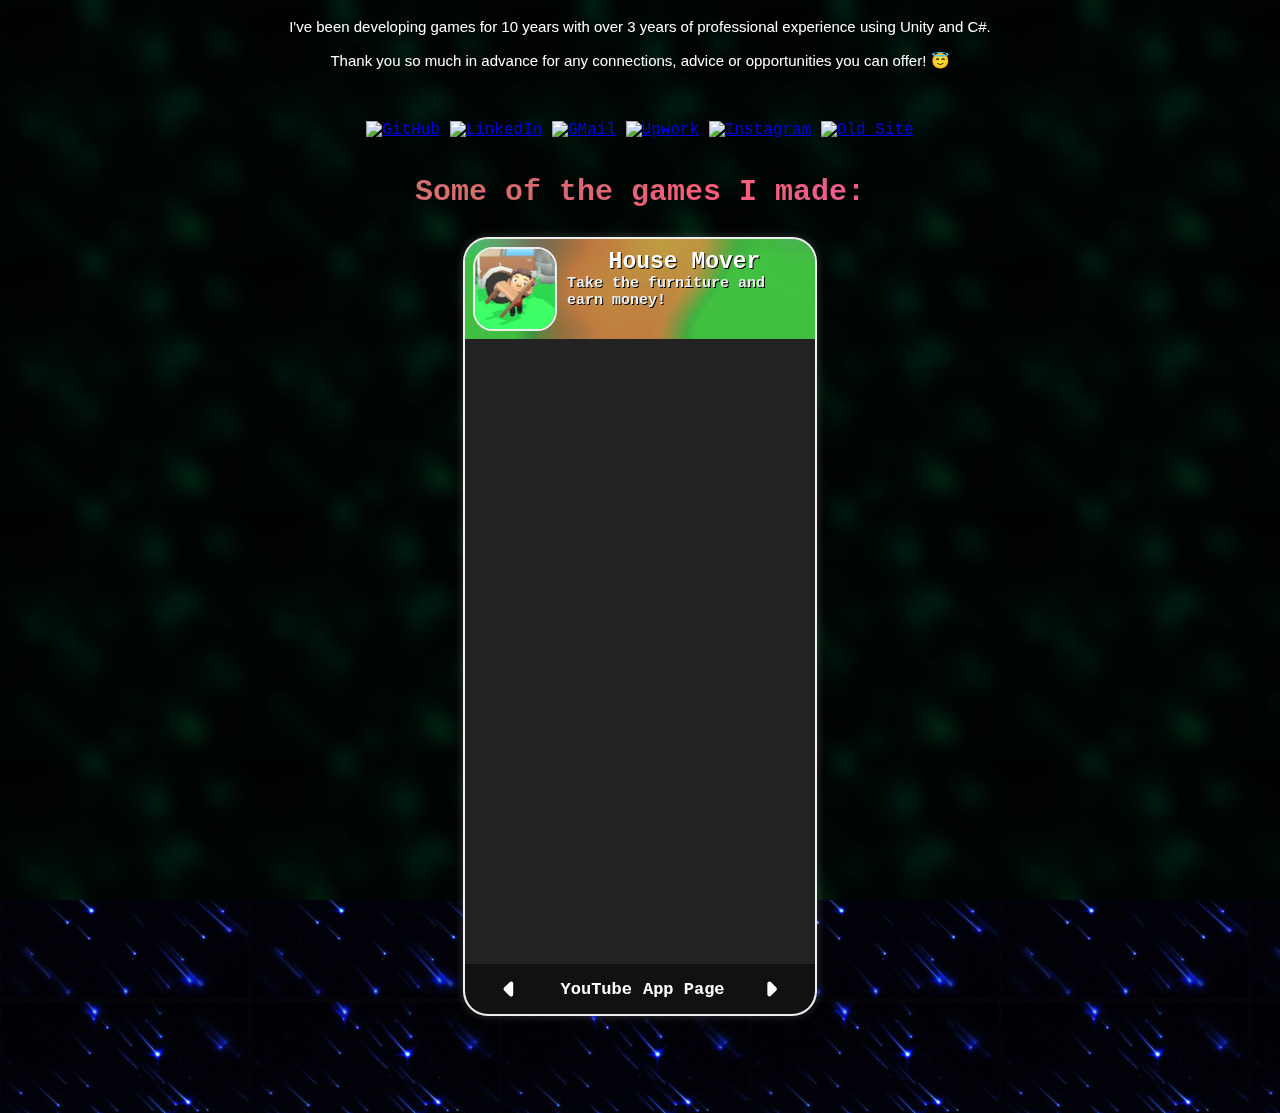
==== commit d58cfe23: "Custom site and design" ====
--- a/index.html
+++ b/index.html
@@ -1,828 +1,65 @@
-<!DOCTYPE html>
-<html  >
-<head>
-	<script src="plugins\lite-yt-embed.js"></script>
-	<link rel="stylesheet" href="plugins\lite-yt-embed.css">
-	<link rel="stylesheet" href="plugins\additional.css">
-  <!-- Site made with Mobirise Website Builder v5.9.0, https://mobirise.com -->
-  <meta charset="UTF-8">
-  <meta http-equiv="X-UA-Compatible" content="IE=edge">
-  <meta name="generator" content="Mobirise v5.9.0, mobirise.com">
-  <meta name="viewport" content="width=device-width, initial-scale=1, minimum-scale=1">
-  <link rel="shortcut icon" href="assets/images/favicon.png" type="image/x-icon">
-  <meta name="description" content="Game Developer">
-  
-  
-  <title>fkerimk</title>
-  <link rel="stylesheet" href="assets/web/assets/mobirise-icons2/mobirise2.css">
-  <link rel="stylesheet" href="assets/bootstrap/css/bootstrap.min.css">
-  <link rel="stylesheet" href="assets/bootstrap/css/bootstrap-grid.min.css">
-  <link rel="stylesheet" href="assets/bootstrap/css/bootstrap-reboot.min.css">
-  <link rel="stylesheet" href="assets/parallax/jarallax.css">
-  <link rel="stylesheet" href="assets/animatecss/animate.css">
-  <link rel="stylesheet" href="assets/dropdown/css/style.css">
-  <link rel="stylesheet" href="assets/socicon/css/styles.css">
-  <link rel="stylesheet" href="assets/theme/css/style.css">
-  <link rel="preload" href="https://fonts.googleapis.com/css?family=Jost:100,200,300,400,500,600,700,800,900,100i,200i,300i,400i,500i,600i,700i,800i,900i&display=swap" as="style" onload="this.onload=null;this.rel='stylesheet'">
-  <noscript><link rel="stylesheet" href="https://fonts.googleapis.com/css?family=Jost:100,200,300,400,500,600,700,800,900,100i,200i,300i,400i,500i,600i,700i,800i,900i&display=swap"></noscript>
-  <link rel="preload" as="style" href="assets/mobirise/css/mbr-additional.css"><link rel="stylesheet" href="assets/mobirise/css/mbr-additional.css" type="text/css">
+<html>
 
-  
-  
-  
-</head>
-<body>
-  
-  <section data-bs-version="5.1" class="menu menu3 cid-tS52IWbLo9" once="menu" id="menu3-26">
-    
-    <nav class="navbar navbar-dropdown navbar-fixed-top navbar-expand-lg">
-        <div class="container">
-            <div class="navbar-brand">
-                <span class="navbar-logo">
-                    <a href="https://mobiri.se">
-                        <img src="assets/images/favicon.png" alt="Mobirise Website Builder" style="height: 3rem;">
-                    </a>
-                </span>
-                <span class="navbar-caption-wrap"><a class="navbar-caption text-black text-primary display-7" href="index.html#top">fkerimk</a></span>
+    <head>
+        <title>Furkan Kerim Karademir</title>
+        <link rel="shortcut icon" href="assets/favicon.png">
+        <link rel="stylesheet" type="text/css" href="assets/style.css"/>
+        <script src="assets/script.js"></script>
+    </head>
+
+    <body>
+        <div class="body-container">
+
+            <p class="title">Furkan Kerim Karademir</p>
+            <p class="subtitle">Unity Developer</p>
+            <br/>
+            <p class="verdana">
+                I'm Furkan. 😇
+                <br/><br/>
+                I've been developing games for 10 years with over 3 years of professional experience using Unity and C#.
+                <br/><br/>
+                Thank you so much in advance for any connections, advice or opportunities you can offer! 😇
+            </p>
+            <br/><br/>
+
+            <div>
+                <a target="_blank" href="https://github.com/fkerimk"><img alt="GitHub" src="https://img.shields.io/badge/GitHub-000?style=for-the-badge&logo=github"/></a>
+                <a target="_blank" href="https://www.linkedin.com/in/fkerimk/"><img alt="LinkedIn" src="https://img.shields.io/badge/LinkedIn-000?style=for-the-badge&logo=linkedin"/></a>
+                <a target="_blank" href="mailto:fkerimk26@gmail.com"><img alt="GMail" src="https://img.shields.io/badge/GMail-000?style=for-the-badge&logo=gmail"/></a>
+                <a target="_blank" href="https://www.upwork.com/freelancers/furkankerimk2"><img alt="Upwork" src="https://img.shields.io/badge/Upwork-000?style=for-the-badge&logo=upwork"/></a>
+                <a target="_blank" href="https://www.instagram.com/fkerimk/"><img alt="Instagram" src="https://img.shields.io/badge/Instagram-000?style=for-the-badge&logo=instagram"/></a>
+                <a target="_blank" href="./oldpage/index.html"><img alt="Old Site" src="https://img.shields.io/badge/Old Site-000?style=for-the-badge&logo=htmx"/></a>
             </div>
-            <button class="navbar-toggler" type="button" data-toggle="collapse" data-bs-toggle="collapse" data-target="#navbarSupportedContent" data-bs-target="#navbarSupportedContent" aria-controls="navbarNavAltMarkup" aria-expanded="false" aria-label="Toggle navigation">
-                <div class="hamburger">
-                    <span></span>
-                    <span></span>
-                    <span></span>
-                    <span></span>
-                </div>
-            </button>
-            <div class="collapse navbar-collapse" id="navbarSupportedContent">
-                <ul class="navbar-nav nav-dropdown nav-right" data-app-modern-menu="true"><li class="nav-item"><a class="nav-link link text-black text-primary display-4" href="https://www.youtube.com/shorts/Pcg7FaQ-ymg" target="_blank">A little surprise for you 💐</a></li></ul>
-                <div class="icons-menu">
-                    <a class="iconfont-wrapper" href="https://www.linkedin.com/in/fkerimk/" target="_blank">
-                        <span class="p-2 mbr-iconfont socicon-linkedin socicon" style="color: rgb(34, 165, 229); fill: rgb(34, 165, 229);"></span>
-                    </a>
-                    <a class="iconfont-wrapper" href="mailto:fkerimk26@gmail.com">
-                        <span class="p-2 mbr-iconfont socicon-mail socicon" style="color: rgb(228, 63, 63); fill: rgb(228, 63, 63);"></span>
-                    </a>
-                    <a class="iconfont-wrapper" href="https://www.upwork.com/workwith/furkankerimk2" target="_blank">
-                        <span class="p-2 mbr-iconfont socicon-upwork socicon" style="color: rgb(37, 211, 102); fill: rgb(37, 211, 102);"></span>
-                    </a>
-                    <a class="iconfont-wrapper" href="https://www.instagram.com/fkerimk/" target="_blank">
-                        <span class="p-2 mbr-iconfont socicon-instagram socicon" style="color: rgb(241, 10, 97); fill: rgb(241, 10, 97);"></span>
-                    </a>
-                </div>
-                
-            </div>
-        </div>
-    </nav>
-</section>
 
-<section data-bs-version="5.1" class="header5 cid-tBhrhTYJGR" id="header5-b">
+            <br/><br/>
 
-    
+            <p class="subtitle">Some of the games I made:</p>
+            <br/>
 
-    
-    
-
-    <div class="container-fluid">
-        <div class="row justify-content-center">
-            <div class="col-12 col-lg-12">
-                <h1 class="mbr-section-title mbr-fonts-style mbr-white mb-3 display-1"><strong>Furkan Kerim<br>Karademir</strong></h1>
-                <h2 class="mbr-section-subtitle mbr-fonts-style mbr-white mb-3 display-2"><strong>Unity Developer</strong></h2>
-                
-                
-            </div>
-        </div>
-    </div>
-</section>
-
-<section data-bs-version="5.1" class="slider5 mbr-embla cid-tS8i5qu3wx mbr-parallax-background" id="slider5-27">
-    
-    <div class="mbr-overlay"></div>
-    <div class="position-relative">
-        <div class="mbr-section-head">
-            <h4 class="mbr-section-title mbr-fonts-style align-center mb-0 display-2">
-                <strong>Hyper-Casual Prototypes I Made</strong></h4>
-            
-        </div>
-        <div class="embla mt-4" data-skip-snaps="true" data-align="center" data-contain-scroll="trimSnaps" data-auto-play-interval="5" data-draggable="true">
-            <div class="embla__viewport container">
-                <div class="embla__container">
-                    
-                    
-                    
-                    <div class="embla__slide slider-image item active" style="margin-left: 1rem; margin-right: 1rem;">
-                        <div class="slide-content">
-                            <div class="item-img">
-                                <div class="item-wrapper">
-<!--                                     <img src="assets/images/product4.jpg" alt="#https://www.youtube.com/watch?v=zzZAxE_VzBY&amp;list=PL3XUzqkrP-_7cyK9M7nmEh3GJsJeBUpvw&amp;index=43" title="" data-slide-to="0" data-bs-slide-to="0"> -->
-<lite-youtube height=""300"" videoid="zzZAxE_VzBY" params="playlist=zzZAxE_VzBY&autoplay=1&mute=0&controls=1&disablekb=0&fs=1&loop=1&color=white&iv_load_policy=3&version=3"></lite-youtube></div>
-                            </div>
-                            <div class="item-content">
-                                <h5 class="item-title mbr-fonts-style display-7"><strong>Ice Gunner</strong></h5>
-                                
-                                <p class="mbr-text mbr-fonts-style mt-3 display-7"><em>(Not Released)</em><br><br>Shoot the traps and enemies to freeze them, reach the finish and kill the toughest enemy!   <br></p>
-                            </div>
-                            
+            <div class="games-panel">
+                <div class="title-bar" style="">
+                    <div class="filter">
+                        <div class="icon">
+                            <img draggable="false" src=""/>
                         </div>
-                    </div><div class="embla__slide slider-image item" style="margin-left: 1rem; margin-right: 1rem;">
-                        <div class="slide-content">
-                            <div class="item-img">
-                                <div class="item-wrapper">
-<!--                                     <img src="assets/images/product4.jpg" alt="#https://www.youtube.com/watch?v=EfiQmPQ7sFM&amp;list=PL3XUzqkrP-_7cyK9M7nmEh3GJsJeBUpvw&amp;index=42" title="" data-slide-to="1" data-bs-slide-to="2"> -->
-<lite-youtube height=""300"" videoid="EfiQmPQ7sFM" params="playlist=EfiQmPQ7sFM&autoplay=1&mute=0&controls=1&disablekb=0&fs=1&loop=1&color=white&iv_load_policy=3&version=3"></lite-youtube></div>
-                            </div>
-                            <div class="item-content">
-                                <h5 class="item-title mbr-fonts-style display-7"><strong>Swing the Bat</strong></h5>
-                                
-                                <p class="mbr-text mbr-fonts-style mt-3 display-7"><a href="https://appmagic.rocks/ipad/swing-the-bat/6444107467/info" class="text-success text-primary" target="_blank"><strong>App Page</strong></a><br><br>Swing the stick, defeat the enemy, increase your level, increase the stick's characteristics by passing through the gates and reach the finish with the highest level!   <br></p>
-                            </div>
-                            
-                        </div>
-                    </div><div class="embla__slide slider-image item" style="margin-left: 1rem; margin-right: 1rem;">
-                        <div class="slide-content">
-                            <div class="item-img">
-                                <div class="item-wrapper">
-<!--                                     <img src="assets/images/product4.jpg" alt="#https://www.youtube.com/watch?v=VUOZbFeKzBY&amp;list=PL3XUzqkrP-_7cyK9M7nmEh3GJsJeBUpvw&amp;index=41" title="" data-slide-to="2" data-bs-slide-to="2"> -->
-<lite-youtube height=""300"" videoid="VUOZbFeKzBY" params="playlist=VUOZbFeKzBY&autoplay=1&mute=0&controls=1&disablekb=0&fs=1&loop=1&color=white&iv_load_policy=3&version=3"></lite-youtube></div>
-                            </div>
-                            <div class="item-content">
-                                <h5 class="item-title mbr-fonts-style display-7"><strong>Wall Blob</strong></h5>
-                                
-                                <p class="mbr-text mbr-fonts-style mt-3 display-7"><a href="https://appmagic.rocks/ipad/wall-blob/6443979458/info" class="text-success text-primary" target="_blank"><strong>App Page</strong></a><br><br>Collect the same colored stickman on the platform to increase your level, stick to the wall and keep moving forward and reach the finish at the highest level!  <br></p>
-                            </div>
-                            
-                        </div>
-                    </div><div class="embla__slide slider-image item" style="margin-left: 1rem; margin-right: 1rem;">
-                        <div class="slide-content">
-                            <div class="item-img">
-                                <div class="item-wrapper">
-<!--                                     <img src="assets/images/product4.jpg" alt="#https://www.youtube.com/watch?v=IRgnwT5qJMo&amp;list=PL3XUzqkrP-_7cyK9M7nmEh3GJsJeBUpvw&amp;index=40" title="" data-slide-to="3" data-bs-slide-to="3"> -->
-<lite-youtube height=""300"" videoid="IRgnwT5qJMo" params="playlist=IRgnwT5qJMo&autoplay=1&mute=0&controls=1&disablekb=0&fs=1&loop=1&color=white&iv_load_policy=3&version=3"></lite-youtube></div>
-                            </div>
-                            <div class="item-content">
-                                <h5 class="item-title mbr-fonts-style display-7"><strong>Wood Chip Painter</strong></h5>
-                                
-                                <p class="mbr-text mbr-fonts-style mt-3 display-7"><a href="https://appmagic.rocks/iphone/wood-chip-painter/1643412566/info" class="text-success text-primary" target="_blank"><strong>App Page</strong></a><br><br>Color the object with colored sawdust, press it, file the rough surface and get the colored object!  <br></p>
-                            </div>
-                            
-                        </div>
-                    </div><div class="embla__slide slider-image item" style="margin-left: 1rem; margin-right: 1rem;">
-                        <div class="slide-content">
-                            <div class="item-img">
-                                <div class="item-wrapper">
-<!--                                     <img src="assets/images/product4.jpg" alt="#https://www.youtube.com/watch?v=Vyy0ZvYbpZ4&amp;list=PL3XUzqkrP-_7cyK9M7nmEh3GJsJeBUpvw&amp;index=39" title="" data-slide-to="4" data-bs-slide-to="4"> -->
-<lite-youtube height=""300"" videoid="Vyy0ZvYbpZ4" params="playlist=Vyy0ZvYbpZ4&autoplay=1&mute=0&controls=1&disablekb=0&fs=1&loop=1&color=white&iv_load_policy=3&version=3"></lite-youtube></div>
-                            </div>
-                            <div class="item-content">
-                                <h5 class="item-title mbr-fonts-style display-7"><strong>Liklok Beggar</strong></h5>
-                                
-                                <p class="mbr-text mbr-fonts-style mt-3 display-7"><a href="https://appmagic.rocks/ipad/liklok-beggar/1640289262/info" class="text-success text-primary" target="_blank"><strong>App Page</strong></a><br><br>Beg money from people, increase your popularity, duel with other people, earn more money and win the game!  <br></p>
-                            </div>
-                            
-                        </div>
-                    </div><div class="embla__slide slider-image item" style="margin-left: 1rem; margin-right: 1rem;">
-                        <div class="slide-content">
-                            <div class="item-img">
-                                <div class="item-wrapper">
-<!--                                     <img src="assets/images/product4.jpg" alt="#https://www.youtube.com/watch?v=fqwj0Ky7nU8&amp;list=PL3XUzqkrP-_7cyK9M7nmEh3GJsJeBUpvw&amp;index=38" title="" data-slide-to="5" data-bs-slide-to="5"> -->
-<lite-youtube height=""300"" videoid="fqwj0Ky7nU8" params="playlist=fqwj0Ky7nU8&autoplay=1&mute=0&controls=1&disablekb=0&fs=1&loop=1&color=white&iv_load_policy=3&version=3"></lite-youtube></div>
-                            </div>
-                            <div class="item-content">
-                                <h5 class="item-title mbr-fonts-style display-7"><strong>Car or Human</strong></h5>
-                                
-                                <p class="mbr-text mbr-fonts-style mt-3 display-7"><a href="https://appmagic.rocks/ipad/car-or-human/1638755667/info" class="text-success text-primary" target="_blank"><strong>App Page</strong></a><br><br>Enlarge the car or increase the number of people, reach the finish and win the game! <br></p>
-                            </div>
-                            
-                        </div>
-                    </div><div class="embla__slide slider-image item" style="margin-left: 1rem; margin-right: 1rem;">
-                        <div class="slide-content">
-                            <div class="item-img">
-                                <div class="item-wrapper">
-<!--                                     <img src="assets/images/product4.jpg" alt="#https://www.youtube.com/watch?v=Pg3iwHtunqI&amp;list=PL3XUzqkrP-_7cyK9M7nmEh3GJsJeBUpvw&amp;index=37" title="" data-slide-to="6" data-bs-slide-to="6"> -->
-<lite-youtube height=""300"" videoid="Pg3iwHtunqI" params="playlist=Pg3iwHtunqI&autoplay=1&mute=0&controls=1&disablekb=0&fs=1&loop=1&color=white&iv_load_policy=3&version=3"></lite-youtube></div>
-                            </div>
-                            <div class="item-content">
-                                <h5 class="item-title mbr-fonts-style display-7"><strong>Mix Match Puzzle</strong></h5>
-                                
-                                <p class="mbr-text mbr-fonts-style mt-3 display-7"><a href="https://appmagic.rocks/ipad/mix-match-puzzle/1637700169/info" class="text-success text-primary" target="_blank"><strong>App Page</strong></a><br><br>Drag the right colors on top of each other, create the expected color and win the game!<br></p>
-                            </div>
-                            
-                        </div>
-                    </div><div class="embla__slide slider-image item" style="margin-left: 1rem; margin-right: 1rem;">
-                        <div class="slide-content">
-                            <div class="item-img">
-                                <div class="item-wrapper">
-<!--                                     <img src="assets/images/product4.jpg" alt="#https://www.youtube.com/watch?v=jw5xInGoPsY&amp;list=PL3XUzqkrP-_7cyK9M7nmEh3GJsJeBUpvw&amp;index=36" title="" data-slide-to="7" data-bs-slide-to="7"> -->
-<lite-youtube height=""300"" videoid="jw5xInGoPsY" params="playlist=jw5xInGoPsY&autoplay=1&mute=0&controls=1&disablekb=0&fs=1&loop=1&color=white&iv_load_policy=3&version=3"></lite-youtube></div>
-                            </div>
-                            <div class="item-content">
-                                <h5 class="item-title mbr-fonts-style display-7"><strong>Stab Him</strong></h5>
-                                
-                                <p class="mbr-text mbr-fonts-style mt-3 display-7"><a href="https://appmagic.rocks/iphone/stab-him/1637353469/info" class="text-success text-primary" target="_blank"><strong>App Page</strong></a><br><br>Cut fruits, earn money, increase your power using increments, defeat the enemy and win the duel!<br></p>
-                            </div>
-                            
-                        </div>
-                    </div><div class="embla__slide slider-image item" style="margin-left: 1rem; margin-right: 1rem;">
-                        <div class="slide-content">
-                            <div class="item-img">
-                                <div class="item-wrapper">
-<!--                                     <img src="assets/images/product4.jpg" alt="#https://www.youtube.com/watch?v=eAD-Re8vnU0&amp;list=PL3XUzqkrP-_7cyK9M7nmEh3GJsJeBUpvw&amp;index=35" title="" data-slide-to="8" data-bs-slide-to="8"> -->
-<lite-youtube height=""300"" videoid="eAD-Re8vnU0" params="playlist=eAD-Re8vnU0&autoplay=1&mute=0&controls=1&disablekb=0&fs=1&loop=1&color=white&iv_load_policy=3&version=3"></lite-youtube></div>
-                            </div>
-                            <div class="item-content">
-                                <h5 class="item-title mbr-fonts-style display-7"><strong>Bungee Buster</strong></h5>
-                                
-                                <p class="mbr-text mbr-fonts-style mt-3 display-7"><a href="https://appmagic.rocks/iphone/bungee-buster/1636191392/info" class="text-success text-primary" target="_blank"><strong>App Page</strong></a><br><br>Combine the required number of blocks, reach the targeted score and win the game!<br></p>
-                            </div>
-                            
-                        </div>
-                    </div><div class="embla__slide slider-image item" style="margin-left: 1rem; margin-right: 1rem;">
-                        <div class="slide-content">
-                            <div class="item-img">
-                                <div class="item-wrapper">
-<!--                                     <img src="assets/images/product4.jpg" alt="#https://www.youtube.com/watch?v=Owu-p4gkoaU&amp;list=PL3XUzqkrP-_7cyK9M7nmEh3GJsJeBUpvw&amp;index=34" title="" data-slide-to="9" data-bs-slide-to="9"> -->
-<lite-youtube height=""300"" videoid="Owu-p4gkoaU" params="playlist=Owu-p4gkoaU&autoplay=1&mute=0&controls=1&disablekb=0&fs=1&loop=1&color=white&iv_load_policy=3&version=3"></lite-youtube></div>
-                            </div>
-                            <div class="item-content">
-                                <h5 class="item-title mbr-fonts-style display-7"><strong>Merge Socks</strong></h5>
-                                
-                                <p class="mbr-text mbr-fonts-style mt-3 display-7"><a href="https://appmagic.rocks/google-play/merge-socks/com.fiveohfivegames.mergesocks/info" class="text-success text-primary" target="_blank"><strong>App Page</strong></a><br><br>Find the pairs and earn money!&nbsp; &nbsp; &nbsp; &nbsp; &nbsp; &nbsp; &nbsp; &nbsp; &nbsp;<br></p>
-                            </div>
-                            
-                        </div>
-                    </div><div class="embla__slide slider-image item" style="margin-left: 1rem; margin-right: 1rem;">
-                        <div class="slide-content">
-                            <div class="item-img">
-                                <div class="item-wrapper">
-<!--                                     <img src="assets/images/product4.jpg" alt="#https://www.youtube.com/watch?v=8Kt7ajRvCOg&amp;list=PL3XUzqkrP-_7cyK9M7nmEh3GJsJeBUpvw&amp;index=33" title="" data-slide-to="10" data-bs-slide-to="10"> -->
-<lite-youtube height=""300"" videoid="8Kt7ajRvCOg" params="playlist=8Kt7ajRvCOg&autoplay=1&mute=0&controls=1&disablekb=0&fs=1&loop=1&color=white&iv_load_policy=3&version=3"></lite-youtube></div>
-                            </div>
-                            <div class="item-content">
-                                <h5 class="item-title mbr-fonts-style display-7"><strong>Blunt Blaster</strong></h5>
-                                
-                                <p class="mbr-text mbr-fonts-style mt-3 display-7"><a href="https://appmagic.rocks/ipad/blunt-blaster/1631821139/info" class="text-success text-primary" target="_blank"><strong>App Page</strong></a><br><br>Start hitting the enemy, raise your guard while the enemy is hitting, then attack again and blow off the enemy's head! <br></p>
-                            </div>
-                            
-                        </div>
-                    </div><div class="embla__slide slider-image item" style="margin-left: 1rem; margin-right: 1rem;">
-                        <div class="slide-content">
-                            <div class="item-img">
-                                <div class="item-wrapper">
-<!--                                     <img src="assets/images/product4.jpg" alt="#https://www.youtube.com/watch?v=miGyqkwWLtI&amp;list=PL3XUzqkrP-_7cyK9M7nmEh3GJsJeBUpvw&amp;index=32" title="" data-slide-to="11" data-bs-slide-to="11"> -->
-<lite-youtube height=""300"" videoid="miGyqkwWLtI" params="playlist=miGyqkwWLtI&autoplay=1&mute=0&controls=1&disablekb=0&fs=1&loop=1&color=white&iv_load_policy=3&version=3"></lite-youtube></div>
-                            </div>
-                            <div class="item-content">
-                                <h5 class="item-title mbr-fonts-style display-7"><strong>Pro Fisher</strong></h5>
-                                
-                                <p class="mbr-text mbr-fonts-style mt-3 display-7"><a href="https://appmagic.rocks/ipad/pro-fisher/1623189930/info" class="text-success text-primary" target="_blank"><strong>App Page</strong></a><br><br>Start pulling the fishing line, wait for a while when it's hot and try to catch the fish! <br></p>
-                            </div>
-                            
-                        </div>
-                    </div><div class="embla__slide slider-image item" style="margin-left: 1rem; margin-right: 1rem;">
-                        <div class="slide-content">
-                            <div class="item-img">
-                                <div class="item-wrapper">
-<!--                                     <img src="assets/images/product4.jpg" alt="#https://www.youtube.com/watch?v=kGlF4bpvpVo&amp;list=PL3XUzqkrP-_7cyK9M7nmEh3GJsJeBUpvw&amp;index=31" title="" data-slide-to="12" data-bs-slide-to="12"> -->
-<lite-youtube height=""300"" videoid="kGlF4bpvpVo" params="playlist=kGlF4bpvpVo&autoplay=1&mute=0&controls=1&disablekb=0&fs=1&loop=1&color=white&iv_load_policy=3&version=3"></lite-youtube></div>
-                            </div>
-                            <div class="item-content">
-                                <h5 class="item-title mbr-fonts-style display-7"><strong>Spiral Drawing</strong></h5>
-                                
-                                <p class="mbr-text mbr-fonts-style mt-3 display-7"><a href="https://appmagic.rocks/ipad/spiral-drawing/1622660032/info" class="text-success text-primary" target="_blank"><strong>App Page</strong></a><br><br>Start drawing lines with the pen, increase the size of the pen using increments, and finally decide whether to sell or draw! <br></p>
-                            </div>
-                            
-                        </div>
-                    </div><div class="embla__slide slider-image item" style="margin-left: 1rem; margin-right: 1rem;">
-                        <div class="slide-content">
-                            <div class="item-img">
-                                <div class="item-wrapper">
-<!--                                     <img src="assets/images/product4.jpg" alt="#https://www.youtube.com/watch?v=n8gxVOoJMBk&amp;list=PL3XUzqkrP-_7cyK9M7nmEh3GJsJeBUpvw&amp;index=30" title="" data-slide-to="13" data-bs-slide-to="13"> -->
-<lite-youtube height=""300"" videoid="n8gxVOoJMBk" params="playlist=n8gxVOoJMBk&autoplay=1&mute=0&controls=1&disablekb=0&fs=1&loop=1&color=white&iv_load_policy=3&version=3"></lite-youtube></div>
-                            </div>
-                            <div class="item-content">
-                                <h5 class="item-title mbr-fonts-style display-7"><strong>Ball Filler</strong></h5>
-                                
-                                <p class="mbr-text mbr-fonts-style mt-3 display-7"><a href="https://appmagic.rocks/ipad/ball-filler/1619392906/info" class="text-success text-primary" target="_blank"><strong>App Page</strong></a><br><br>Fill the circle with as many balls as possible using the increments! <br></p>
-                            </div>
-                            
-                        </div>
-                    </div><div class="embla__slide slider-image item" style="margin-left: 1rem; margin-right: 1rem;">
-                        <div class="slide-content">
-                            <div class="item-img">
-                                <div class="item-wrapper">
-<!--                                     <img src="assets/images/product4.jpg" alt="#https://www.youtube.com/watch?v=6QwQhLOz_UM&amp;list=PL3XUzqkrP-_7cyK9M7nmEh3GJsJeBUpvw&amp;index=29" title="" data-slide-to="14" data-bs-slide-to="14"> -->
-<lite-youtube height=""300"" videoid="6QwQhLOz_UM" params="playlist=6QwQhLOz_UM&autoplay=1&mute=0&controls=1&disablekb=0&fs=1&loop=1&color=white&iv_load_policy=3&version=3"></lite-youtube></div>
-                            </div>
-                            <div class="item-content">
-                                <h5 class="item-title mbr-fonts-style display-7"><strong>Eternal Doors</strong></h5>
-                                
-                                <p class="mbr-text mbr-fonts-style mt-3 display-7"><a href="https://appmagic.rocks/iphone/eternal-doors/1618982358/info" class="text-success text-primary" target="_blank"><strong>App Page</strong></a><br><br>Open the doors, wait when it's hot, go ahead and reach the finish!<br></p>
-                            </div>
-                            
-                        </div>
-                    </div><div class="embla__slide slider-image item" style="margin-left: 1rem; margin-right: 1rem;">
-                        <div class="slide-content">
-                            <div class="item-img">
-                                <div class="item-wrapper">
-<!--                                     <img src="assets/images/product4.jpg" alt="#https://www.youtube.com/watch?v=Dz4Sv5QY8KY&amp;list=PL3XUzqkrP-_7cyK9M7nmEh3GJsJeBUpvw&amp;index=28" title="" data-slide-to="15" data-bs-slide-to="15"> -->
-<lite-youtube height=""300"" videoid="Dz4Sv5QY8KY" params="playlist=Dz4Sv5QY8KY&autoplay=1&mute=0&controls=1&disablekb=0&fs=1&loop=1&color=white&iv_load_policy=3&version=3"></lite-youtube></div>
-                            </div>
-                            <div class="item-content">
-                                <h5 class="item-title mbr-fonts-style display-7"><strong>Jumping Drill</strong></h5>
-                                
-                                <p class="mbr-text mbr-fonts-style mt-3 display-7"><a href="https://appmagic.rocks/iphone/jumping-drill/1615281623/info" class="text-success text-primary" target="_blank"><strong>App Page</strong></a><br><br>Press and hold the screen to start the drill, start drilling the stone, wait if the drill heats up and reach the finish!<br></p>
-                            </div>
-                            
-                        </div>
-                    </div><div class="embla__slide slider-image item" style="margin-left: 1rem; margin-right: 1rem;">
-                        <div class="slide-content">
-                            <div class="item-img">
-                                <div class="item-wrapper">
-<!--                                     <img src="assets/images/product4.jpg" alt="#https://www.youtube.com/watch?v=Z-MMqR5xdP8&amp;list=PL3XUzqkrP-_7cyK9M7nmEh3GJsJeBUpvw&amp;index=27" title="" data-slide-to="16" data-bs-slide-to="16"> -->
-<lite-youtube height=""300"" videoid="Z-MMqR5xdP8" params="playlist=Z-MMqR5xdP8&autoplay=1&mute=0&controls=1&disablekb=0&fs=1&loop=1&color=white&iv_load_policy=3&version=3"></lite-youtube></div>
-                            </div>
-                            <div class="item-content">
-                                <h5 class="item-title mbr-fonts-style display-7"><strong>Doll House Maker</strong></h5>
-                                
-                                <p class="mbr-text mbr-fonts-style mt-3 display-7"><a href="https://appmagic.rocks/iphone/doll-house-maker/1614160105/info" class="text-success text-primary" target="_blank"><strong>App Page</strong></a><br><br>Arrange the furniture properly and complete all the rooms of the house!<br></p>
-                            </div>
-                            
-                        </div>
-                    </div><div class="embla__slide slider-image item" style="margin-left: 1rem; margin-right: 1rem;">
-                        <div class="slide-content">
-                            <div class="item-img">
-                                <div class="item-wrapper">
-<!--                                     <img src="assets/images/product4.jpg" alt="#https://www.youtube.com/watch?v=k59l0EUGDds&amp;list=PL3XUzqkrP-_7cyK9M7nmEh3GJsJeBUpvw&amp;index=26" title="" data-slide-to="17" data-bs-slide-to="17"> -->
-<lite-youtube height=""300"" videoid="k59l0EUGDds" params="playlist=k59l0EUGDds&autoplay=1&mute=0&controls=1&disablekb=0&fs=1&loop=1&color=white&iv_load_policy=3&version=3"></lite-youtube></div>
-                            </div>
-                            <div class="item-content">
-                                <h5 class="item-title mbr-fonts-style display-7"><strong>Beauty Stats</strong></h5>
-                                
-                                <p class="mbr-text mbr-fonts-style mt-3 display-7"><a href="https://appmagic.rocks/iphone/beauty-stats/1613158989/info" class="text-success text-primary" target="_blank"><strong>App Page</strong></a><br><br>Collect enough money, have a beautiful body and be the most beautiful!<br></p>
-                            </div>
-                            
-                        </div>
-                    </div><div class="embla__slide slider-image item" style="margin-left: 1rem; margin-right: 1rem;">
-                        <div class="slide-content">
-                            <div class="item-img">
-                                <div class="item-wrapper">
-<!--                                     <img src="assets/images/product4.jpg" alt="#https://www.youtube.com/watch?v=Op0S21IJ3M0&amp;list=PL3XUzqkrP-_7cyK9M7nmEh3GJsJeBUpvw&amp;index=25" title="" data-slide-to="18" data-bs-slide-to="18"> -->
-<lite-youtube height=""300"" videoid="Op0S21IJ3M0" params="playlist=Op0S21IJ3M0&autoplay=1&mute=0&controls=1&disablekb=0&fs=1&loop=1&color=white&iv_load_policy=3&version=3"></lite-youtube></div>
-                            </div>
-                            <div class="item-content">
-                                <h5 class="item-title mbr-fonts-style display-7"><strong>Ear to Ear</strong></h5>
-                                
-                                <p class="mbr-text mbr-fonts-style mt-3 display-7"><a href="https://appmagic.rocks/iphone/ear-to-ear/1612338066/info" class="text-success text-primary" target="_blank"><strong>App Page</strong></a><br><br>When the correct letter comes, touch the screen and whisper the sentence correctly!<br></p>
-                            </div>
-                            
-                        </div>
-                    </div><div class="embla__slide slider-image item" style="margin-left: 1rem; margin-right: 1rem;">
-                        <div class="slide-content">
-                            <div class="item-img">
-                                <div class="item-wrapper">
-<!--                                     <img src="assets/images/product4.jpg" alt="#https://www.youtube.com/watch?v=ikzwbSYqIyw&amp;list=PL3XUzqkrP-_7cyK9M7nmEh3GJsJeBUpvw&amp;index=24" title="" data-slide-to="19" data-bs-slide-to="19"> -->
-<lite-youtube height=""300"" videoid="ikzwbSYqIyw" params="playlist=ikzwbSYqIyw&autoplay=1&mute=0&controls=1&disablekb=0&fs=1&loop=1&color=white&iv_load_policy=3&version=3"></lite-youtube></div>
-                            </div>
-                            <div class="item-content">
-                                <h5 class="item-title mbr-fonts-style display-7"><strong>Hair Stack</strong></h5>
-                                
-                                <p class="mbr-text mbr-fonts-style mt-3 display-7"><a href="https://appmagic.rocks/ipad/hair-stack/1611177577/info" class="text-success text-primary" target="_blank"><strong>App Page</strong></a><br><br>Gather hair, dye, increase the amount of hair by going through the doors and plant hair for the bald ones!<br></p>
-                            </div>
-                            
-                        </div>
-                    </div><div class="embla__slide slider-image item" style="margin-left: 1rem; margin-right: 1rem;">
-                        <div class="slide-content">
-                            <div class="item-img">
-                                <div class="item-wrapper">
-<!--                                     <img src="assets/images/product4.jpg" alt="#https://www.youtube.com/watch?v=ozMfBHa9rUk&amp;list=PL3XUzqkrP-_7cyK9M7nmEh3GJsJeBUpvw&amp;index=23" title="" data-slide-to="20" data-bs-slide-to="20"> -->
-<lite-youtube height=""300"" videoid="ozMfBHa9rUk" params="playlist=ozMfBHa9rUk&autoplay=1&mute=0&controls=1&disablekb=0&fs=1&loop=1&color=white&iv_load_policy=3&version=3"></lite-youtube></div>
-                            </div>
-                            <div class="item-content">
-                                <h5 class="item-title mbr-fonts-style display-7"><strong>Run Back Puncher</strong></h5>
-                                
-                                <p class="mbr-text mbr-fonts-style mt-3 display-7"><a href="https://appmagic.rocks/ipad/run-back-puncher/1609481343/info" class="text-success text-primary" target="_blank"><strong>App Page</strong></a><br><br>Punch down objects or your opponent to slow them down and reach the finish without getting caught!<br></p>
-                            </div>
-                            
-                        </div>
-                    </div><div class="embla__slide slider-image item" style="margin-left: 1rem; margin-right: 1rem;">
-                        <div class="slide-content">
-                            <div class="item-img">
-                                <div class="item-wrapper">
-<!--                                     <img src="assets/images/product4.jpg" alt="#https://www.youtube.com/watch?v=GNYGDXQLsZw&amp;list=PL3XUzqkrP-_7cyK9M7nmEh3GJsJeBUpvw&amp;index=22" title="" data-slide-to="21" data-bs-slide-to="21"> -->
-<lite-youtube height=""300"" videoid="GNYGDXQLsZw" params="playlist=GNYGDXQLsZw&autoplay=1&mute=0&controls=1&disablekb=0&fs=1&loop=1&color=white&iv_load_policy=3&version=3"></lite-youtube></div>
-                            </div>
-                            <div class="item-content">
-                                <h5 class="item-title mbr-fonts-style display-7"><strong>Fly Kicker</strong></h5>
-                                
-                                <p class="mbr-text mbr-fonts-style mt-3 display-7"><a href="https://appmagic.rocks/ipad/fly-kicker/1609426388/info" class="text-success text-primary" target="_blank"><strong>App Page</strong></a><br><br>Fight the enemy, protect the princess and save her!<br></p>
-                            </div>
-                            
-                        </div>
-                    </div><div class="embla__slide slider-image item" style="margin-left: 1rem; margin-right: 1rem;">
-                        <div class="slide-content">
-                            <div class="item-img">
-                                <div class="item-wrapper">
-<!--                                     <img src="assets/images/product4.jpg" alt="#https://www.youtube.com/watch?v=yqW6xRzW0ms&amp;list=PL3XUzqkrP-_7cyK9M7nmEh3GJsJeBUpvw&amp;index=21" title="" data-slide-to="22" data-bs-slide-to="22"> -->
-<lite-youtube height=""300"" videoid="yqW6xRzW0ms" params="playlist=yqW6xRzW0ms&autoplay=1&mute=0&controls=1&disablekb=0&fs=1&loop=1&color=white&iv_load_policy=3&version=3"></lite-youtube></div>
-                            </div>
-                            <div class="item-content">
-                                <h5 class="item-title mbr-fonts-style display-7"><strong>Offroad Bus</strong></h5>
-                                
-                                <p class="mbr-text mbr-fonts-style mt-3 display-7"><a href="https://appmagic.rocks/ipad/rubber-shooter/1604249148/info" class="text-success" target="_blank"><strong>App Page</strong></a><br><br>Drive the bus carefully across rough terrain, collect passengers, earn money and reach the finish!<br></p>
-                            </div>
-                            
-                        </div>
-                    </div><div class="embla__slide slider-image item" style="margin-left: 1rem; margin-right: 1rem;">
-                        <div class="slide-content">
-                            <div class="item-img">
-                                <div class="item-wrapper">
-<!--                                     <img src="assets/images/product4.jpg" alt="#https://www.youtube.com/watch?v=ZJWwmBM4LH8&amp;list=PL3XUzqkrP-_7cyK9M7nmEh3GJsJeBUpvw&amp;index=20" title="" data-slide-to="23" data-bs-slide-to="23"> -->
-<lite-youtube height=""300"" videoid="ZJWwmBM4LH8" params="playlist=ZJWwmBM4LH8&autoplay=1&mute=0&controls=1&disablekb=0&fs=1&loop=1&color=white&iv_load_policy=3&version=3"></lite-youtube></div>
-                            </div>
-                            <div class="item-content">
-                                <h5 class="item-title mbr-fonts-style display-7"><strong>Rubber Shooter</strong></h5>
-                                
-                                <p class="mbr-text mbr-fonts-style mt-3 display-7"><a href="https://appmagic.rocks/ipad/rubber-shooter/1604249148/info" class="text-success" target="_blank"><strong>App Page</strong></a><br><br>Throw the rubber band and kill the enemy!<br></p>
-                            </div>
-                            
-                        </div>
-                    </div><div class="embla__slide slider-image item" style="margin-left: 1rem; margin-right: 1rem;">
-                        <div class="slide-content">
-                            <div class="item-img">
-                                <div class="item-wrapper">
-<!--                                     <img src="assets/images/product4.jpg" alt="#https://www.youtube.com/watch?v=ySBTl_2GxuM&amp;list=PL3XUzqkrP-_7cyK9M7nmEh3GJsJeBUpvw&amp;index=19" title="" data-slide-to="24" data-bs-slide-to="24"> -->
-<lite-youtube height=""300"" videoid="ySBTl_2GxuM" params="playlist=ySBTl_2GxuM&autoplay=1&mute=0&controls=1&disablekb=0&fs=1&loop=1&color=white&iv_load_policy=3&version=3"></lite-youtube></div>
-                            </div>
-                            <div class="item-content">
-                                <h5 class="item-title mbr-fonts-style display-7"><strong>He Will Pick Me</strong></h5>
-                                
-                                <p class="mbr-text mbr-fonts-style mt-3 display-7"><a href="https://appmagic.rocks/ipad/he-will-pick-me/1603006568/info" class="text-success" target="_blank"><strong>App Page</strong></a><br><br>Collect the right objects, be beautiful and achieve the man!<a href="https://appmagic.rocks/ipad/he-will-pick-me/1603006568/info" class="text-danger text-primary" target="_blank"><br></a><br></p>
-                            </div>
-                            
-                        </div>
-                    </div><div class="embla__slide slider-image item" style="margin-left: 1rem; margin-right: 1rem;">
-                        <div class="slide-content">
-                            <div class="item-img">
-                                <div class="item-wrapper">
-<!--                                     <img src="assets/images/product4.jpg" alt="#https://www.youtube.com/watch?v=wSwFmxSobqw&amp;list=PL3XUzqkrP-_7cyK9M7nmEh3GJsJeBUpvw&amp;index=18" title="" data-slide-to="25" data-bs-slide-to="25"> -->
-<lite-youtube height=""300"" videoid="wSwFmxSobqw" params="playlist=wSwFmxSobqw&autoplay=1&mute=0&controls=1&disablekb=0&fs=1&loop=1&color=white&iv_load_policy=3&version=3"></lite-youtube></div>
-                            </div>
-                            <div class="item-content">
-                                <h5 class="item-title mbr-fonts-style display-7"><strong>Text and Walk</strong></h5>
-                                
-                                <p class="mbr-text mbr-fonts-style mt-3 display-7"><a href="https://appadvice.com/app/text-and-dodge/1602680674" class="text-success" target="_blank"><strong>App Page</strong></a><br><br>Text with your phone and don't hit the people!<br></p>
-                            </div>
-                            
-                        </div>
-                    </div><div class="embla__slide slider-image item" style="margin-left: 1rem; margin-right: 1rem;">
-                        <div class="slide-content">
-                            <div class="item-img">
-                                <div class="item-wrapper">
-<!--                                     <img src="assets/images/product4.jpg" alt="#https://www.youtube.com/watch?v=ftuifcOt3v4&amp;list=PL3XUzqkrP-_7cyK9M7nmEh3GJsJeBUpvw&amp;index=17" title="" data-slide-to="26" data-bs-slide-to="26"> -->
-<lite-youtube height=""300"" videoid="ftuifcOt3v4" params="playlist=ftuifcOt3v4&autoplay=1&mute=0&controls=1&disablekb=0&fs=1&loop=1&color=white&iv_load_policy=3&version=3"></lite-youtube></div>
-                            </div>
-                            <div class="item-content">
-                                <h5 class="item-title mbr-fonts-style display-7"><strong>House Mover</strong></h5>
-                                
-                                <p class="mbr-text mbr-fonts-style mt-3 display-7"><a href="https://appmagic.rocks/ipad/move-house/1601820561/info" class="text-success" target="_blank"><strong>App Page</strong></a><br><br>Take the furniture and earn money!&nbsp; &nbsp; &nbsp;&nbsp;<a href="https://appmagic.rocks/ipad/move-house/1601820561/info" class="text-danger text-primary" target="_blank"><br></a><br></p>
-                            </div>
-                            
-                        </div>
-                    </div><div class="embla__slide slider-image item" style="margin-left: 1rem; margin-right: 1rem;">
-                        <div class="slide-content">
-                            <div class="item-img">
-                                <div class="item-wrapper">
-<!--                                     <img src="assets/images/product4.jpg" alt="#https://www.youtube.com/watch?v=1j1bk4bsmMw&amp;list=PL3XUzqkrP-_7cyK9M7nmEh3GJsJeBUpvw&amp;index=16" title="" data-slide-to="27" data-bs-slide-to="27"> -->
-<lite-youtube height=""300"" videoid="1j1bk4bsmMw" params="playlist=1j1bk4bsmMw&autoplay=1&mute=0&controls=1&disablekb=0&fs=1&loop=1&color=white&iv_load_policy=3&version=3"></lite-youtube></div>
-                            </div>
-                            <div class="item-content">
-                                <h5 class="item-title mbr-fonts-style display-7"><strong>Coal Miner</strong></h5>
-                                
-                                <p class="mbr-text mbr-fonts-style mt-3 display-7"><a href="https://appmagic.rocks/iphone/coal-miner/1600057325/info" class="text-success" target="_blank"><strong>App Page</strong></a><br><br>Collect coal, earn money, grow your wagon and pickaxe!<a href="https://appmagic.rocks/iphone/coal-miner/1600057325/info" class="text-danger text-primary" target="_blank"><br></a><br></p>
-                            </div>
-                            
-                        </div>
-                    </div><div class="embla__slide slider-image item" style="margin-left: 1rem; margin-right: 1rem;">
-                        <div class="slide-content">
-                            <div class="item-img">
-                                <div class="item-wrapper">
-<!--                                     <img src="assets/images/product4.jpg" alt="#https://www.youtube.com/watch?v=C6D4wnjt3Mc&amp;list=PL3XUzqkrP-_7cyK9M7nmEh3GJsJeBUpvw&amp;index=15" title="" data-slide-to="28" data-bs-slide-to="28"> -->
-<lite-youtube height=""300"" videoid="C6D4wnjt3Mc" params="playlist=C6D4wnjt3Mc&autoplay=1&mute=0&controls=1&disablekb=0&fs=1&loop=1&color=white&iv_load_policy=3&version=3"></lite-youtube></div>
-                            </div>
-                            <div class="item-content">
-                                <h5 class="item-title mbr-fonts-style display-7"><strong>Shape Gun</strong></h5>
-                                
-                                <p class="mbr-text mbr-fonts-style mt-3 display-7"><a href="https://appmagic.rocks/iphone/shape-gun/1592909678/info" class="text-success" target="_blank"><strong>App Page</strong></a><br><br>Shoot the enemy and change it's shape.<a href="https://appmagic.rocks/iphone/shape-gun/1592909678/info" class="text-danger text-primary" target="_blank"><br></a><br></p>
-                            </div>
-                            
-                        </div>
-                    </div><div class="embla__slide slider-image item" style="margin-left: 1rem; margin-right: 1rem;">
-                        <div class="slide-content">
-                            <div class="item-img">
-                                <div class="item-wrapper">
-<!--                                     <img src="assets/images/product4.jpg" alt="#https://www.youtube.com/watch?v=ydLgDOyQuCQ&amp;list=PL3XUzqkrP-_7cyK9M7nmEh3GJsJeBUpvw&amp;index=14" title="" data-slide-to="29" data-bs-slide-to="29"> -->
-<lite-youtube height=""300"" videoid="ydLgDOyQuCQ" params="playlist=ydLgDOyQuCQ&autoplay=1&mute=0&controls=1&disablekb=0&fs=1&loop=1&color=white&iv_load_policy=3&version=3"></lite-youtube></div>
-                            </div>
-                            <div class="item-content">
-                                <h5 class="item-title mbr-fonts-style display-7"><strong>Golden Gun Master</strong></h5>
-                                
-                                <p class="mbr-text mbr-fonts-style mt-3 display-7"><a href="https://appmagic.rocks/ipad/golden-gun-master/1592909408/info" class="text-success" target="_blank"><strong>App Page</strong></a><br><br>Shoot the enemy with golden gun and dig it!<a href="https://appmagic.rocks/ipad/golden-gun-master/1592909408/info" class="text-danger text-primary" target="_blank"><br></a><br></p>
-                            </div>
-                            
-                        </div>
-                    </div><div class="embla__slide slider-image item" style="margin-left: 1rem; margin-right: 1rem;">
-                        <div class="slide-content">
-                            <div class="item-img">
-                                <div class="item-wrapper">
-<!--                                     <img src="assets/images/product4.jpg" alt="#https://www.youtube.com/watch?v=rjFQH9fBy58&amp;list=PL3XUzqkrP-_7cyK9M7nmEh3GJsJeBUpvw&amp;index=13" title="" data-slide-to="30" data-bs-slide-to="30"> -->
-<lite-youtube height=""300"" videoid="rjFQH9fBy58" params="playlist=rjFQH9fBy58&autoplay=1&mute=0&controls=1&disablekb=0&fs=1&loop=1&color=white&iv_load_policy=3&version=3"></lite-youtube></div>
-                            </div>
-                            <div class="item-content">
-                                <h5 class="item-title mbr-fonts-style display-7"><strong>Escape the Party</strong></h5>
-                                
-                                <p class="mbr-text mbr-fonts-style mt-3 display-7"><a href="https://appmagic.rocks/ipad/escape-the-party/1591513647/info" class="text-success" target="_blank"><strong>App Page</strong></a><br><br>Take a careful step and don't awake them!<a href="https://appmagic.rocks/ipad/escape-the-party/1591513647/info" class="text-danger text-primary" target="_blank"><br></a><br></p>
-                            </div>
-                            
-                        </div>
-                    </div><div class="embla__slide slider-image item" style="margin-left: 1rem; margin-right: 1rem;">
-                        <div class="slide-content">
-                            <div class="item-img">
-                                <div class="item-wrapper">
-<!--                                     <img src="assets/images/product4.jpg" alt="#https://www.youtube.com/watch?v=BFpUxJhV5NU&amp;list=PL3XUzqkrP-_7cyK9M7nmEh3GJsJeBUpvw&amp;index=12" title="" data-slide-to="31" data-bs-slide-to="31"> -->
-<lite-youtube height=""300"" videoid="BFpUxJhV5NU" params="playlist=BFpUxJhV5NU&autoplay=1&mute=0&controls=1&disablekb=0&fs=1&loop=1&color=white&iv_load_policy=3&version=3"></lite-youtube></div>
-                            </div>
-                            <div class="item-content">
-                                <h5 class="item-title mbr-fonts-style display-7"><strong>Burning Feet</strong></h5>
-                                
-                                <p class="mbr-text mbr-fonts-style mt-3 display-7"><a href="https://appmagic.rocks/ipad/burning-feet/1590350634/info" class="text-success" target="_blank"><strong>App Page</strong></a><br><br>Balance your speed for your feet!&nbsp; &nbsp; &nbsp; &nbsp; &nbsp;<a href="https://appmagic.rocks/ipad/burning-feet/1590350634/info" class="text-danger text-primary" target="_blank"><br></a><br></p>
-                            </div>
-                            
-                        </div>
-                    </div><div class="embla__slide slider-image item" style="margin-left: 1rem; margin-right: 1rem;">
-                        <div class="slide-content">
-                            <div class="item-img">
-                                <div class="item-wrapper">
-<!--                                     <img src="assets/images/product4.jpg" alt="#https://www.youtube.com/watch?v=nnpk43H7WUw&amp;list=PL3XUzqkrP-_7cyK9M7nmEh3GJsJeBUpvw&amp;index=11" title="" data-slide-to="32" data-bs-slide-to="32"> -->
-<lite-youtube height=""300"" videoid="nnpk43H7WUw" params="playlist=nnpk43H7WUw&autoplay=1&mute=0&controls=1&disablekb=0&fs=1&loop=1&color=white&iv_load_policy=3&version=3"></lite-youtube></div>
-                            </div>
-                            <div class="item-content">
-                                <h5 class="item-title mbr-fonts-style display-7"><strong>Find the Killer</strong></h5>
-                                
-                                <p class="mbr-text mbr-fonts-style mt-3 display-7"><a href="https://appmagic.rocks/ipad/find-the-killer/1588806184/info" class="text-success" target="_blank"><strong>App Page</strong></a><br><br>Ask a right questions to find the killer!<a href="https://appmagic.rocks/ipad/find-the-killer/1588806184/info" class="text-danger text-primary" target="_blank"><br></a><br></p>
-                            </div>
-                            
-                        </div>
-                    </div><div class="embla__slide slider-image item" style="margin-left: 1rem; margin-right: 1rem;">
-                        <div class="slide-content">
-                            <div class="item-img">
-                                <div class="item-wrapper">
-<!--                                     <img src="assets/images/product4.jpg" alt="#https://www.youtube.com/watch?v=nthR5b_Gfls&amp;list=PL3XUzqkrP-_7cyK9M7nmEh3GJsJeBUpvw&amp;index=10" title="" data-slide-to="33" data-bs-slide-to="33"> -->
-<lite-youtube height=""300"" videoid="nthR5b_Gfls" params="playlist=nthR5b_Gfls&autoplay=1&mute=0&controls=1&disablekb=0&fs=1&loop=1&color=white&iv_load_policy=3&version=3"></lite-youtube></div>
-                            </div>
-                            <div class="item-content">
-                                <h5 class="item-title mbr-fonts-style display-7"><strong>Wheelie Rider</strong></h5>
-                                
-                                <p class="mbr-text mbr-fonts-style mt-3 display-7"><a href="https://appmagic.rocks/iphone/wheelie-rider/1587635995/info" class="text-success" target="_blank"><strong>App Page</strong></a><br><br>Wheelie to win the race!&nbsp; &nbsp; &nbsp; &nbsp; &nbsp; &nbsp; &nbsp; &nbsp; &nbsp; &nbsp; &nbsp; &nbsp;&nbsp;<a href="https://appmagic.rocks/iphone/wheelie-rider/1587635995/info" class="text-danger text-primary" target="_blank"><br></a><br></p>
-                            </div>
-                            
-                        </div>
-                    </div><div class="embla__slide slider-image item" style="margin-left: 1rem; margin-right: 1rem;">
-                        <div class="slide-content">
-                            <div class="item-img">
-                                <div class="item-wrapper">
-<!--                                     <img src="assets/images/product4.jpg" alt="#https://www.youtube.com/watch?v=JL6XjRMa5wc&amp;list=PL3XUzqkrP-_7cyK9M7nmEh3GJsJeBUpvw&amp;index=9" title="" data-slide-to="34" data-bs-slide-to="34"> -->
-<lite-youtube height=""300"" videoid="JL6XjRMa5wc" params="playlist=JL6XjRMa5wc&autoplay=1&mute=0&controls=1&disablekb=0&fs=1&loop=1&color=white&iv_load_policy=3&version=3"></lite-youtube></div>
-                            </div>
-                            <div class="item-content">
-                                <h5 class="item-title mbr-fonts-style display-7"><strong>Windscreen Wiper</strong></h5>
-                                
-                                <p class="mbr-text mbr-fonts-style mt-3 display-7"><a href="https://appmagic.rocks/ipad/windscreen-wiper/1587115369/info" class="text-success" target="_blank"><strong>App Page</strong></a><br><br>Use wiper as fast as you can to win the race!<a href="https://appmagic.rocks/ipad/windscreen-wiper/1587115369/info" class="text-danger text-primary" target="_blank"><br></a><br></p>
-                            </div>
-                            
-                        </div>
-                    </div><div class="embla__slide slider-image item" style="margin-left: 1rem; margin-right: 1rem;">
-                        <div class="slide-content">
-                            <div class="item-img">
-                                <div class="item-wrapper">
-<!--                                     <img src="assets/images/product4.jpg" alt="#https://www.youtube.com/watch?v=Qc4QRHemtFM&amp;list=PL3XUzqkrP-_7cyK9M7nmEh3GJsJeBUpvw&amp;index=8" title="" data-slide-to="35" data-bs-slide-to="35"> -->
-<lite-youtube height=""300"" videoid="Qc4QRHemtFM" params="playlist=Qc4QRHemtFM&autoplay=1&mute=0&controls=1&disablekb=0&fs=1&loop=1&color=white&iv_load_policy=3&version=3"></lite-youtube></div>
-                            </div>
-                            <div class="item-content">
-                                <h5 class="item-title mbr-fonts-style display-7"><strong>Horror Morph</strong></h5>
-                                
-                                <p class="mbr-text mbr-fonts-style mt-3 display-7"><a href="https://appmagic.rocks/iphone/horror-morph/1585983209/info" class="text-success" target="_blank"><strong>App Page</strong></a><br><br>Morph to right creature and kill them all!<a href="https://appmagic.rocks/iphone/horror-morph/1585983209/info" class="text-danger text-primary" target="_blank"><br></a><br></p>
-                            </div>
-                            
-                        </div>
-                    </div><div class="embla__slide slider-image item" style="margin-left: 1rem; margin-right: 1rem;">
-                        <div class="slide-content">
-                            <div class="item-img">
-                                <div class="item-wrapper">
-<!--                                     <img src="assets/images/product4.jpg" alt="#https://www.youtube.com/watch?v=sYd15cVE1d8&amp;list=PL3XUzqkrP-_7cyK9M7nmEh3GJsJeBUpvw&amp;index=7" title="" data-slide-to="36" data-bs-slide-to="36"> -->
-<lite-youtube height=""300"" videoid="sYd15cVE1d8" params="playlist=sYd15cVE1d8&autoplay=1&mute=0&controls=1&disablekb=0&fs=1&loop=1&color=white&iv_load_policy=3&version=3"></lite-youtube></div>
-                            </div>
-                            <div class="item-content">
-                                <h5 class="item-title mbr-fonts-style display-7"><strong>Pick Your Vehicle</strong></h5>
-                                
-                                <p class="mbr-text mbr-fonts-style mt-3 display-7"><a href="https://appmagic.rocks/ipad/pick-your-vehicle/1585968997/info" class="text-success" target="_blank"><strong>App Page</strong></a><br><br>Choose the right vehicle to pass the way!<a href="https://appmagic.rocks/ipad/pick-your-vehicle/1585968997/info" class="text-danger text-primary" target="_blank"><br></a><br></p>
-                            </div>
-                            
-                        </div>
-                    </div><div class="embla__slide slider-image item" style="margin-left: 1rem; margin-right: 1rem;">
-                        <div class="slide-content">
-                            <div class="item-img">
-                                <div class="item-wrapper">
-<!--                                     <img src="assets/images/product4.jpg" alt="#https://www.youtube.com/watch?v=W0Z7RMJp8nI&amp;list=PL3XUzqkrP-_7cyK9M7nmEh3GJsJeBUpvw&amp;index=6" title="" data-slide-to="37" data-bs-slide-to="37"> -->
-<lite-youtube height=""300"" videoid="W0Z7RMJp8nI" params="playlist=W0Z7RMJp8nI&autoplay=1&mute=0&controls=1&disablekb=0&fs=1&loop=1&color=white&iv_load_policy=3&version=3"></lite-youtube></div>
-                            </div>
-                            <div class="item-content">
-                                <h5 class="item-title mbr-fonts-style display-7"><strong>Ball on Fan</strong></h5>
-                                
-                                <p class="mbr-text mbr-fonts-style mt-3 display-7"><a href="https://appmagic.rocks/iphone/ball-on-fan/1584504961/info" class="text-success" target="_blank"><strong>App Page</strong></a><br><br>Blow the balls and pass through the multipliers to make thousand ball.<a href="https://appmagic.rocks/iphone/ball-on-fan/1584504961/info" class="text-danger text-primary" target="_blank"><br></a><br></p>
-                            </div>
-                            
-                        </div>
-                    </div><div class="embla__slide slider-image item" style="margin-left: 1rem; margin-right: 1rem;">
-                        <div class="slide-content">
-                            <div class="item-img">
-                                <div class="item-wrapper">
-<!--                                     <img src="assets/images/product4.jpg" alt="#https://www.youtube.com/watch?v=L-ybxPWLGwU&amp;list=PL3XUzqkrP-_7cyK9M7nmEh3GJsJeBUpvw&amp;index=5" title="" data-slide-to="38" data-bs-slide-to="38"> -->
-<lite-youtube height=""300"" videoid="L-ybxPWLGwU" params="playlist=L-ybxPWLGwU&autoplay=1&mute=0&controls=1&disablekb=0&fs=1&loop=1&color=white&iv_load_policy=3&version=3"></lite-youtube></div>
-                            </div>
-                            <div class="item-content">
-                                <h5 class="item-title mbr-fonts-style display-7"><strong>Mushroom Soldiers</strong></h5>
-                                
-                                <p class="mbr-text mbr-fonts-style mt-3 display-7"><a href="https://appmagic.rocks/ipad/mushroom-soldiers/1584119828/info" class="text-success" target="_blank"><strong>App Page</strong></a><br><br>Plant the mushroom and raise them to win battle!<a href="https://appmagic.rocks/ipad/mushroom-soldiers/1584119828/info" class="text-danger text-primary" target="_blank"><br></a><br></p>
-                            </div>
-                            
-                        </div>
-                    </div><div class="embla__slide slider-image item" style="margin-left: 1rem; margin-right: 1rem;">
-                        <div class="slide-content">
-                            <div class="item-img">
-                                <div class="item-wrapper">
-<!--                                     <img src="assets/images/product4.jpg" alt="#https://www.youtube.com/watch?v=VFLxQp1h0b0&amp;list=PL3XUzqkrP-_7cyK9M7nmEh3GJsJeBUpvw&amp;index=4" title="" data-slide-to="39" data-bs-slide-to="39"> -->
-<lite-youtube height=""300"" videoid="VFLxQp1h0b0" params="playlist=VFLxQp1h0b0&autoplay=1&mute=0&controls=1&disablekb=0&fs=1&loop=1&color=white&iv_load_policy=3&version=3"></lite-youtube></div>
-                            </div>
-                            <div class="item-content">
-                                <h5 class="item-title mbr-fonts-style display-7"><strong>Tape Agent</strong></h5>
-                                
-                                <p class="mbr-text mbr-fonts-style mt-3 display-7"><a href="https://appmagic.rocks/iphone/tape-agent/1581777103/info" class="text-success" target="_blank"><strong>App Page</strong></a><br><br>Set tape between walls and catch the people!<a href="https://appmagic.rocks/iphone/tape-agent/1581777103/info" class="text-danger text-primary" target="_blank"><br></a><br></p>
-                            </div>
-                            
-                        </div>
-                    </div><div class="embla__slide slider-image item" style="margin-left: 1rem; margin-right: 1rem;">
-                        <div class="slide-content">
-                            <div class="item-img">
-                                <div class="item-wrapper">
-<!--                                     <img src="assets/images/product4.jpg" alt="#https://www.youtube.com/watch?v=py_3u7HBwy0&amp;list=PL3XUzqkrP-_7cyK9M7nmEh3GJsJeBUpvw&amp;index=2" title="" data-slide-to="40" data-bs-slide-to="40"> -->
-<lite-youtube height=""300"" videoid="py_3u7HBwy0" params="playlist=py_3u7HBwy0&autoplay=1&mute=0&controls=1&disablekb=0&fs=1&loop=1&color=white&iv_load_policy=3&version=3"></lite-youtube></div>
-                            </div>
-                            <div class="item-content">
-                                <h5 class="item-title mbr-fonts-style display-7"><strong>Ballerina Gun</strong></h5>
-                                
-                                <p class="mbr-text mbr-fonts-style mt-3 display-7"><a href="https://appmagic.rocks/ipad/ballerina-gun/1580313302/info" class="text-success" target="_blank"><strong>App Page</strong></a><br><br>Shoot the enemies and make them a ballerina.<a href="https://appmagic.rocks/ipad/ballerina-gun/1580313302/info" class="text-danger text-primary" target="_blank"><br></a><br></p>
-                            </div>
-                            
-                        </div>
-                    </div><div class="embla__slide slider-image item" style="margin-left: 1rem; margin-right: 1rem;">
-                        <div class="slide-content">
-                            <div class="item-img">
-                                <div class="item-wrapper">
-<!--                                     <img src="assets/images/product4.jpg" alt="#https://www.youtube.com/watch?v=Ac8pk2-7W8U&amp;list=PL3XUzqkrP-_7cyK9M7nmEh3GJsJeBUpvw&amp;index=3" title="" data-slide-to="41" data-bs-slide-to="41"> -->
-<lite-youtube height=""300"" videoid="Ac8pk2-7W8U" params="playlist=Ac8pk2-7W8U&autoplay=1&mute=0&controls=1&disablekb=0&fs=1&loop=1&color=white&iv_load_policy=3&version=3"></lite-youtube></div>
-                            </div>
-                            <div class="item-content">
-                                <h5 class="item-title mbr-fonts-style display-7"><strong>Last Standing Soldier</strong></h5>
-                                
-                                <p class="mbr-text mbr-fonts-style mt-3 display-7"><a href="https://appmagic.rocks/iphone/last-standing-soldier/1580318427/info" class="text-success" target="_blank"><strong>App Page</strong></a><br><br>Kill them all and protect yourself!&nbsp; &nbsp; &nbsp; &nbsp; &nbsp;<a href="https://appmagic.rocks/iphone/last-standing-soldier/1580318427/info" class="text-danger" target="_blank"><br></a><br></p>
-                            </div>
-                            
-                        </div>
-                    </div><div class="embla__slide slider-image item" style="margin-left: 1rem; margin-right: 1rem;">
-                        <div class="slide-content">
-                            <div class="item-img">
-                                <div class="item-wrapper">
-<!--                                     <img src="assets/images/product4.jpg" alt="#https://www.youtube.com/watch?v=7s0TIjhe2MA&amp;list=PL3XUzqkrP-_7cyK9M7nmEh3GJsJeBUpvw&amp;index=2" title="" data-slide-to="42" data-bs-slide-to="42"> -->
-<lite-youtube height=""300"" videoid="7s0TIjhe2MA" params="playlist=7s0TIjhe2MA&autoplay=1&mute=0&controls=1&disablekb=0&fs=1&loop=1&color=white&iv_load_policy=3&version=3"></lite-youtube></div>
-                            </div>
-                            <div class="item-content">
-                                <h5 class="item-title mbr-fonts-style display-7"><strong>Follower Run</strong></h5>
-                                
-                                <p class="mbr-text mbr-fonts-style mt-3 display-7"><a href="https://appmagic.rocks/iphone/follower-run/1579241286/info" class="text-success" target="_blank"><strong>App Page</strong></a><br><br>Make the best decision and collect the followers!<a href="https://appmagic.rocks/iphone/follower-run/1579241286/info" class="text-danger" target="_blank"><br></a><br></p>
-                            </div>
-                            
+                        <div class="text">
+                            <div class="title"></div>
+                            <div class="subtitle"></div>    
                         </div>
                     </div>
                 </div>
+                <div class="youtube-embed">
+                    <iframe width="350" height="625" src="" frameborder="0" allow="accelerometer; autoplay; clipboard-write; encrypted-media; gyroscope; picture-in-picture; web-share" referrerpolicy="strict-origin-when-cross-origin" allowfullscreen></iframe>
+                </div>
+                <div class="buttons">
+                    <a onclick="GamesPanelPrevious()"><img draggable="false" class="big" alt="Previous" src="assets/materialicons/previous.svg"/></a>
+                    <a href="" target="_blank" id="yt">YouTube</a>
+                    <a href="" target="_blank"id="ap">App Page</a>
+                    <a onclick="GamesPanelNext()"><img draggable="false" class="big" alt="Next" src="assets/materialicons/next.svg"/></a>
+                </div>
             </div>
-            <button class="embla__button embla__button--prev">
-                <span class="mobi-mbri mobi-mbri-arrow-prev mbr-iconfont" aria-hidden="true"></span>
-                <span class="sr-only visually-hidden visually-hidden">Previous</span>
-            </button>
-            <button class="embla__button embla__button--next">
-                <span class="mobi-mbri mobi-mbri-arrow-next mbr-iconfont" aria-hidden="true"></span>
-                <span class="sr-only visually-hidden visually-hidden">Next</span>
-            </button>
+
+            <br/><br/> <br/><br/>
         </div>
-    </div>
-</section>
-
-<section data-bs-version="5.1" class="clients1 cid-tS51EL6LPW" id="clients1-1z">
-    
-    <div class="images-container container">
-        <div class="mbr-section-head">
-            <h3 class="mbr-section-title mbr-fonts-style align-center mb-0 display-2"><strong>Who I worked with</strong></h3>
-            
-            
-        </div>
-        <div class="row justify-content-center mt-4">
-            <div class="col-md-3 card">
-                <img src="assets/images/fubu-2.png" alt="Mobirise Website Builder">
-            </div>
-            <div class="col-md-3 card">
-                <img src="assets/images/505-2.png" alt="Mobirise Website Builder">
-            </div>
-            
-            
-            
-            
-            
-            
-        </div>
-    </div>
-</section>
-
-<section data-bs-version="5.1" class="content7 cid-tS8Qvv0FMM" id="content7-28">
-    
-    <div class="container">
-        <div class="row justify-content-center">
-            <div class="col-12 col-md-10">
-                <blockquote>
-                
-                <p class="mbr-text mbr-fonts-style display-4">Hi, there! ^^ I'm Furkan😇
-<br>
-<br>I have been developing games using Unity and C# for 9 years, with over 2 years of professional experience.
-<br>
-<br>I am capable of developing games for both PC and mobile platforms, with expertise in small-scale projects but with the ability to participate in any project.
-<br>
-<br>If there are any open positions available, please inform me. 🌹
-<br>Seriously though, you won't regret giving me a try! 🗿</p></blockquote>
-            </div>
-        </div>
-    </div>
-</section>
-
-<section data-bs-version="5.1" class="social1 cid-tOKovppIsV mbr-parallax-background" id="social02-1q">
-	
-
-	
-	<div class="mbr-overlay" style="opacity: 0.9; background-color: rgb(13, 13, 13);"></div>
-	<div class="container">
-		<div class="mb-5">
-			<h5 class="mbr-section-title mbr-fonts-style align-left mb-0 display-5">
-				<strong>Work with me</strong></h5>
-			
-		</div>
-		<div class="row">
-			
-			<div class="item features-without-image col-12 col-md-6 col-lg-4 active">
-				<div class="item-wrapper">
-					<span class="mbr-iconfont m-auto socicon-upwork socicon"></span>
-					<div class="card-box">
-						<h4 class="card-title mbr-fonts-style mb-1 display-7">
-							<strong>UpWork</strong></h4>
-						<h5 class="card-text mbr-fonts-style display-7">
-							<a href="https://www.upwork.com/workwith/furkankerimk2" class="text-danger" target="_blank">Invite me!</a></h5>
-					</div>
-				</div>
-			</div><div class="item features-without-image col-12 col-md-6 col-lg-4">
-				<div class="item-wrapper">
-					<span class="mbr-iconfont m-auto socicon-linkedin socicon"></span>
-					<div class="card-box">
-						<h4 class="card-title mbr-fonts-style mb-1 display-7">
-							<strong>LinkedIn</strong></h4>
-						<h5 class="card-text mbr-fonts-style display-7">
-							<a href="https://www.linkedin.com/in/fkerimk" class="text-info" target="_blank">Connect me!</a></h5>
-					</div>
-				</div>
-			</div>
-			<div class="item features-without-image col-12 col-md-6 col-lg-4">
-				<div class="item-wrapper">
-					<span class="mbr-iconfont m-auto socicon-mail socicon"></span>
-					<div class="card-box">
-						<h4 class="card-title mbr-fonts-style mb-1 display-7"><strong>E-Mail</strong></h4>
-						<h5 class="card-text mbr-fonts-style display-7"><a href="mailto:fkerimk26@gmail.com" class="text-secondary">Mail me!</a></h5>
-					</div>
-				</div>
-			</div>
-			
-			
-			
-		</div>
-	</div>
-</section><section class="display-7" style="padding: 0;align-items: center;justify-content: center;flex-wrap: wrap;    align-content: center;display: flex;position: relative;height: 4rem;"><a href="https://mobiri.se/474464" style="flex: 1 1;height: 4rem;position: absolute;width: 100%;z-index: 1;"><img alt="" style="height: 4rem;" src="[data-uri]"></a><p style="margin: 0;text-align: center;" class="display-7">&#8204;</p><a style="z-index:1" href="https://mobirise.com/drag-drop-website-builder.html">Drag & Drop Website Builder</a></section><script src="assets/bootstrap/js/bootstrap.bundle.min.js"></script>  <script src="assets/parallax/jarallax.js"></script>  <script src="assets/smoothscroll/smooth-scroll.js"></script>  <script src="assets/ytplayer/index.js"></script>  <script src="assets/dropdown/js/navbar-dropdown.js"></script>  <script src="assets/embla/embla.min.js"></script>  <script src="assets/embla/script.js"></script>  <script src="assets/theme/js/script.js"></script>  
-  
-  
- <div id="scrollToTop" class="scrollToTop mbr-arrow-up"><a style="text-align: center;"><i class="mbr-arrow-up-icon mbr-arrow-up-icon-cm cm-icon cm-icon-smallarrow-up"></i></a></div>
-    <input name="animation" type="hidden">
-  </body>
-</html>
+    </body>
+</html>--- a/assets/style.css
+++ b/assets/style.css
@@ -0,0 +1,288 @@
+* {
+    -webkit-user-select: none;
+    -khtml-user-select: none;
+    -moz-user-select: none;
+    -o-user-select: none;
+    user-select: none;
+}
+
+.verdana { font-family: Verdana, Geneva, Tahoma, sans-serif; }
+
+html{
+
+    background: url('../assets/gifs/background.gif');
+    background-size: 250px;
+}
+
+body {
+
+    margin: 0px;
+    padding: 0px;
+
+    width: 100%;
+    height: auto;
+
+    display: flex;
+
+    align-items: center;
+    justify-content: center;
+
+    font-family: 'Courier New', Courier, monospace;
+
+    filter: hue-rotate();
+    backdrop-filter: blur(10px) hue-rotate(1000deg);
+}
+
+div.body-container {
+
+    width: 100%;
+    padding: 5% 25px 25px 25px;
+    text-align: center;
+}
+
+p { color: #fff; font-size: 15px; }
+
+.body-container>.title {
+
+    color: #0000;
+
+    font-size: 40px;
+    font-weight: bold;
+
+    margin-top: 0px;
+    margin-bottom: 10px;
+
+    background-clip: text;
+    -webkit-background-clip: text;
+
+    background-size: cover;
+    background-position: center;
+
+    background-image: url('../assets/gifs/gradient.gif');
+
+    filter: contrast(0.1) saturate(10) hue-rotate(300deg);;
+}
+
+.body-container>.subtitle {
+
+    color: #0000;
+
+    font-size: 30px;
+    font-weight: bold;
+
+    margin-top: 0px;
+    margin-bottom: 10px;
+
+    background-clip: text;
+    -webkit-background-clip: text;
+
+    background-size: cover;
+    background-position: center;
+
+    background-image: url('../assets/gifs/gradient.gif');
+
+    filter: invert() contrast(0.1) saturate(10) hue-rotate(300deg);
+
+    /*filter: drop-shadow(-1px 0px 0px #fffa) drop-shadow(1px 0px 0px #fffa) drop-shadow(0px -1px 0px #fffa) drop-shadow(0px 1px 0px #fffa);*/
+}
+
+div.games-panel {
+    
+    margin: 0px auto;
+
+    width: 350px;
+    height: 775px;
+
+    background-color: #eee;
+
+    border-radius: 25px;
+
+    border: 2px solid #eee;
+
+    box-shadow: 0px 0px 10px #eee3;
+
+    overflow: hidden;
+}
+
+.games-panel>.title-bar {
+
+    width: 100%;
+    height: 100px;
+
+    background-size: cover;
+    background-position: center;
+}
+
+.games-panel>.title-bar>.filter {
+
+    width: 100%;
+    height: 100%;
+
+    backdrop-filter: blur(25px) saturate(5) contrast(0.5);
+}
+
+.games-panel>.title-bar>.filter>.icon {
+
+    float: left;
+
+    width: 80px;
+    height: 80px;
+
+    margin: 8px 0px 0px 8px;
+
+    border-radius: 20px;
+
+    border: 2px solid #eee;
+
+    overflow: hidden;
+}
+
+.games-panel>.title-bar>.filter>.icon>img {
+
+    width: 100%;
+    height: 100%;
+}
+
+.games-panel>.title-bar>.filter>.text {
+
+    display: flex;
+
+    flex-direction: column;
+
+    width: 245px;
+}
+
+.games-panel>.title-bar>.filter>.text>.title {
+
+    color: #fff;
+    text-shadow: 1px 1px 0px #000;
+
+    float: left;
+
+    margin: 10px 0px 0px 10px;
+
+    font-size: 23px;
+    font-weight: bold;
+
+    overflow: hidden; 
+
+    display: -webkit-box;
+    -webkit-box-orient: vertical;
+    -webkit-line-clamp: 1;
+
+    white-space: normal;
+    word-wrap: break-word;
+}
+
+.games-panel>.title-bar>.filter>.text>.subtitle {
+
+    color: #eee;
+    text-shadow: 1px 1px 0px #000;
+
+    float: left;
+
+    text-align: left;
+
+    height: 50px;
+
+    margin: 0px 0px 0px 10px;
+
+    font-size: 15px;
+    font-weight: bold;
+
+    overflow: hidden; 
+
+    display: -webkit-box;
+    -webkit-box-orient: vertical;
+    -webkit-line-clamp: 3;
+
+    white-space: normal;
+    word-wrap: break-word;
+}
+
+.games-panel>.youtube-embed {
+
+    background: #222;
+}
+
+.games-panel>.buttons {
+
+    background: #111;
+
+    height: 50px;
+
+    display: flex;
+
+    align-items: center;
+    justify-content:space-between;
+}
+
+.games-panel>.buttons>a {
+
+    color: white;
+
+    display: flex;
+
+    text-align: center;
+    align-items: center;
+    justify-content: center;
+
+    font-weight: bold;
+    font-size: 17px;
+
+    width:25%;
+    height: 100%;
+
+    text-decoration: none;
+
+    cursor: pointer;
+
+    transition: 0.1s;
+}
+
+.games-panel>.buttons>a:hover {
+
+    font-size: 18px;
+}
+
+.games-panel>.buttons>a:hover>img {
+
+    transform: scale(0.6);
+}
+
+.games-panel>.buttons>a:hover>img.big {
+
+    transform: scale(1.5);
+}
+
+.games-panel>.buttons>a>img {
+
+    width: 100%;
+    height: 100%;
+
+    display: flex;
+
+    text-align: center;
+    align-items: center;
+    justify-content: center;
+
+    filter: invert(1);
+
+    transform: scale(0.5);
+
+    transition: 0.1s;
+}
+
+.games-panel>.buttons>a>img.big { transform: scale(1); }
+
+@keyframes pop {
+    0%, 100% {
+        transform: scale(1);
+    }
+    50% {
+        transform: scale(1.05);
+    }
+}
+.pop {
+    animation: pop 0.25s ease;
+}